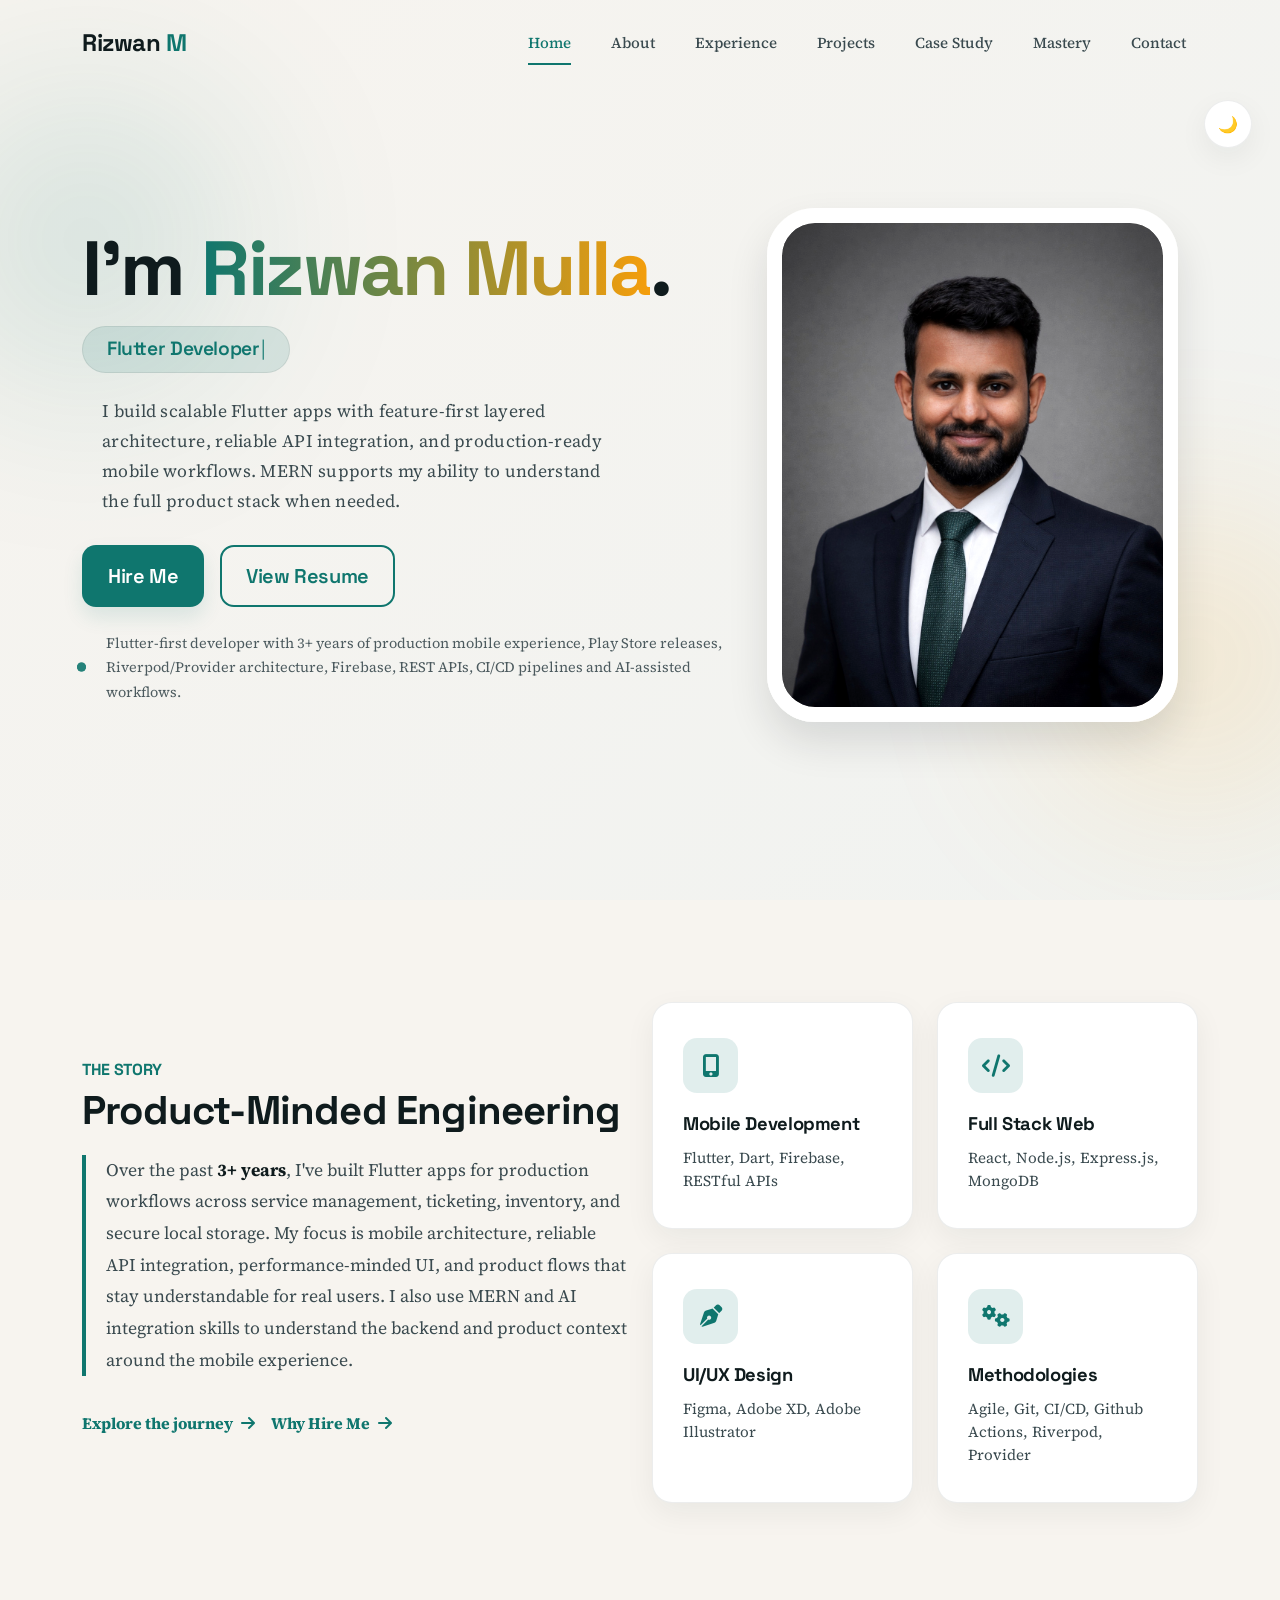
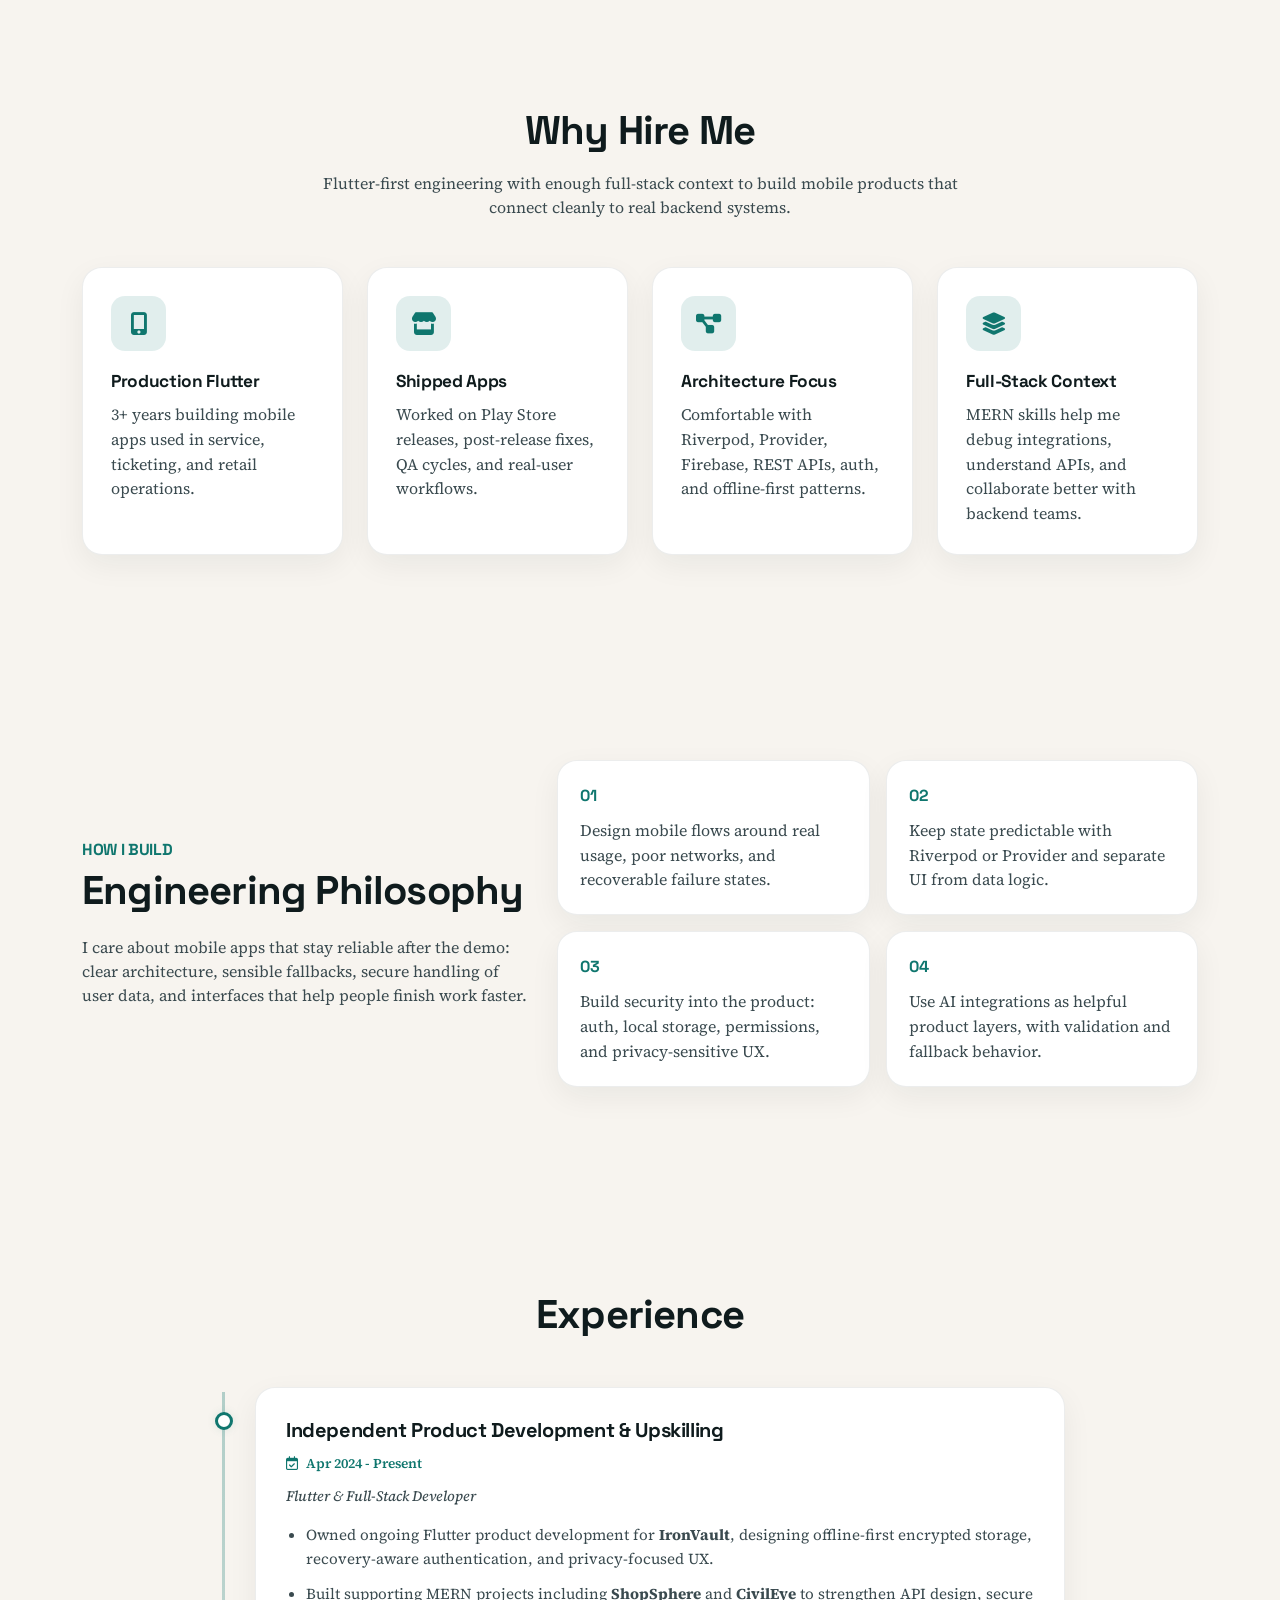
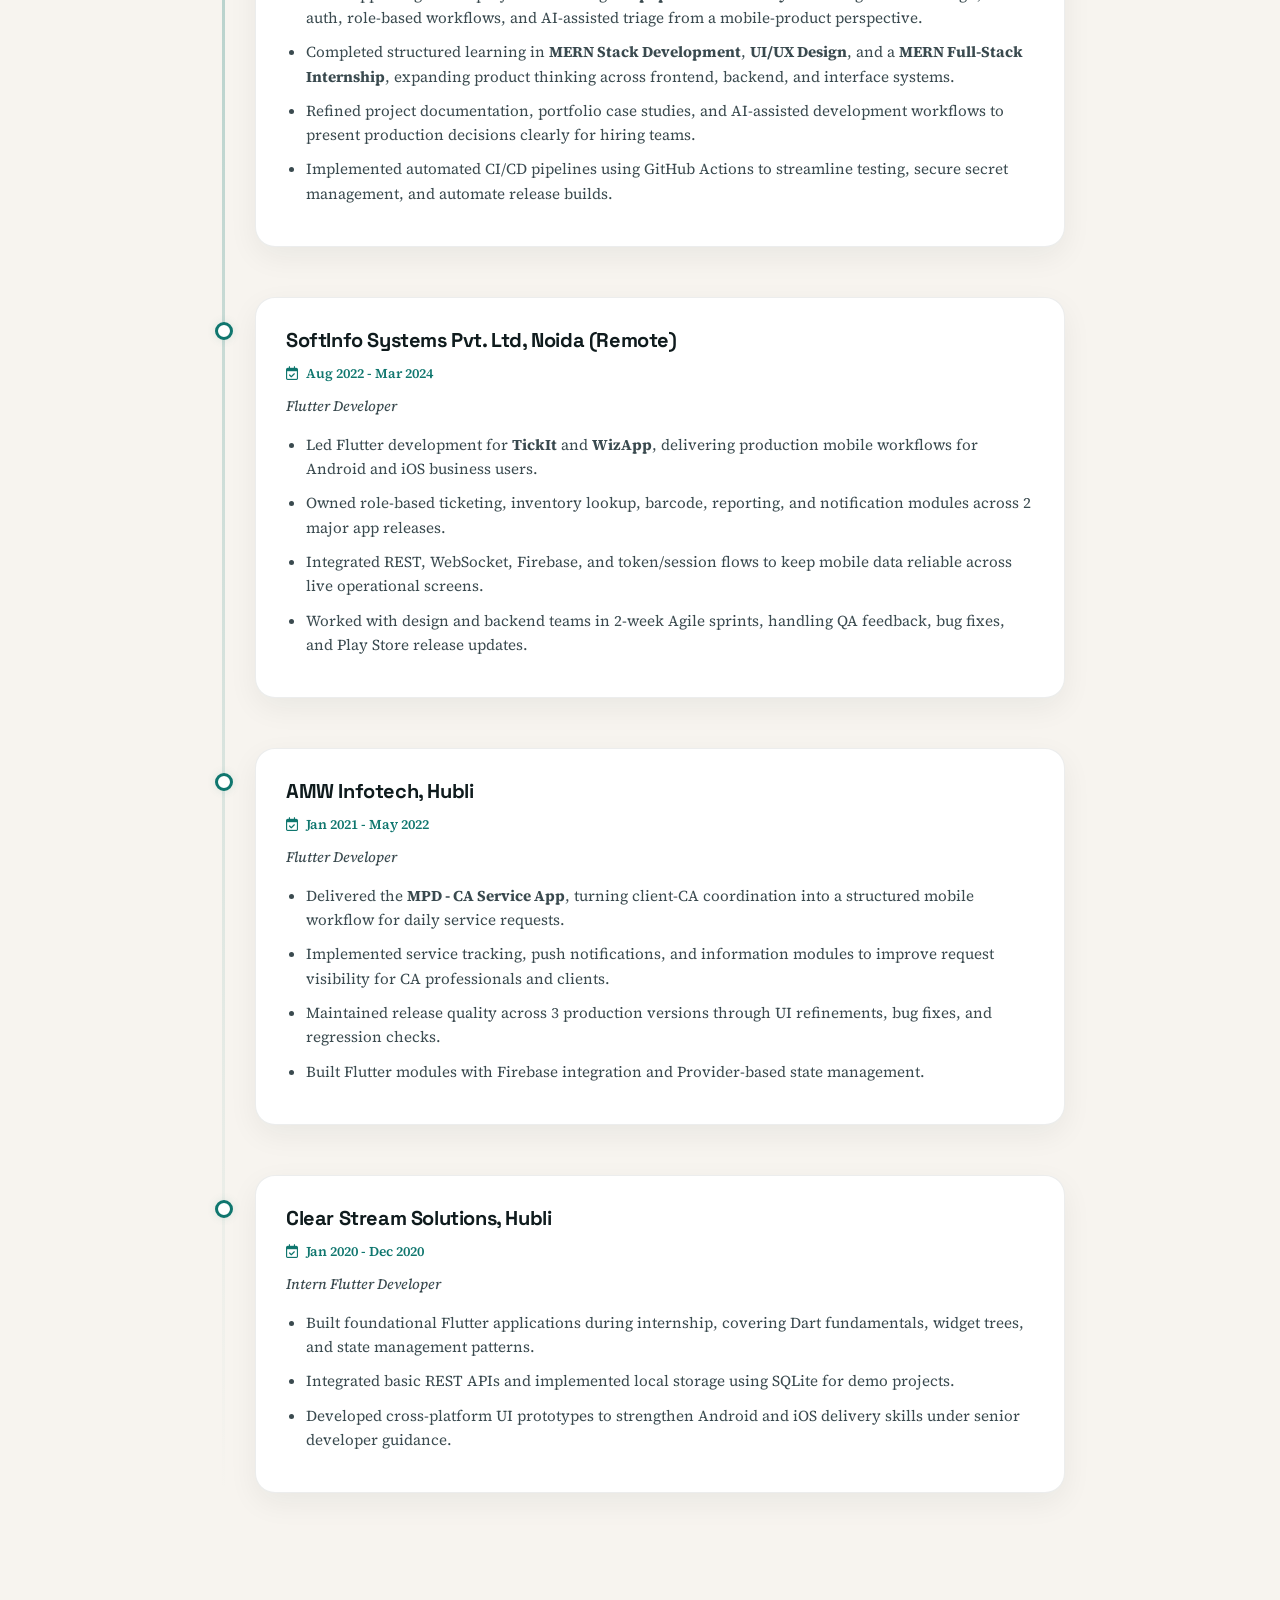
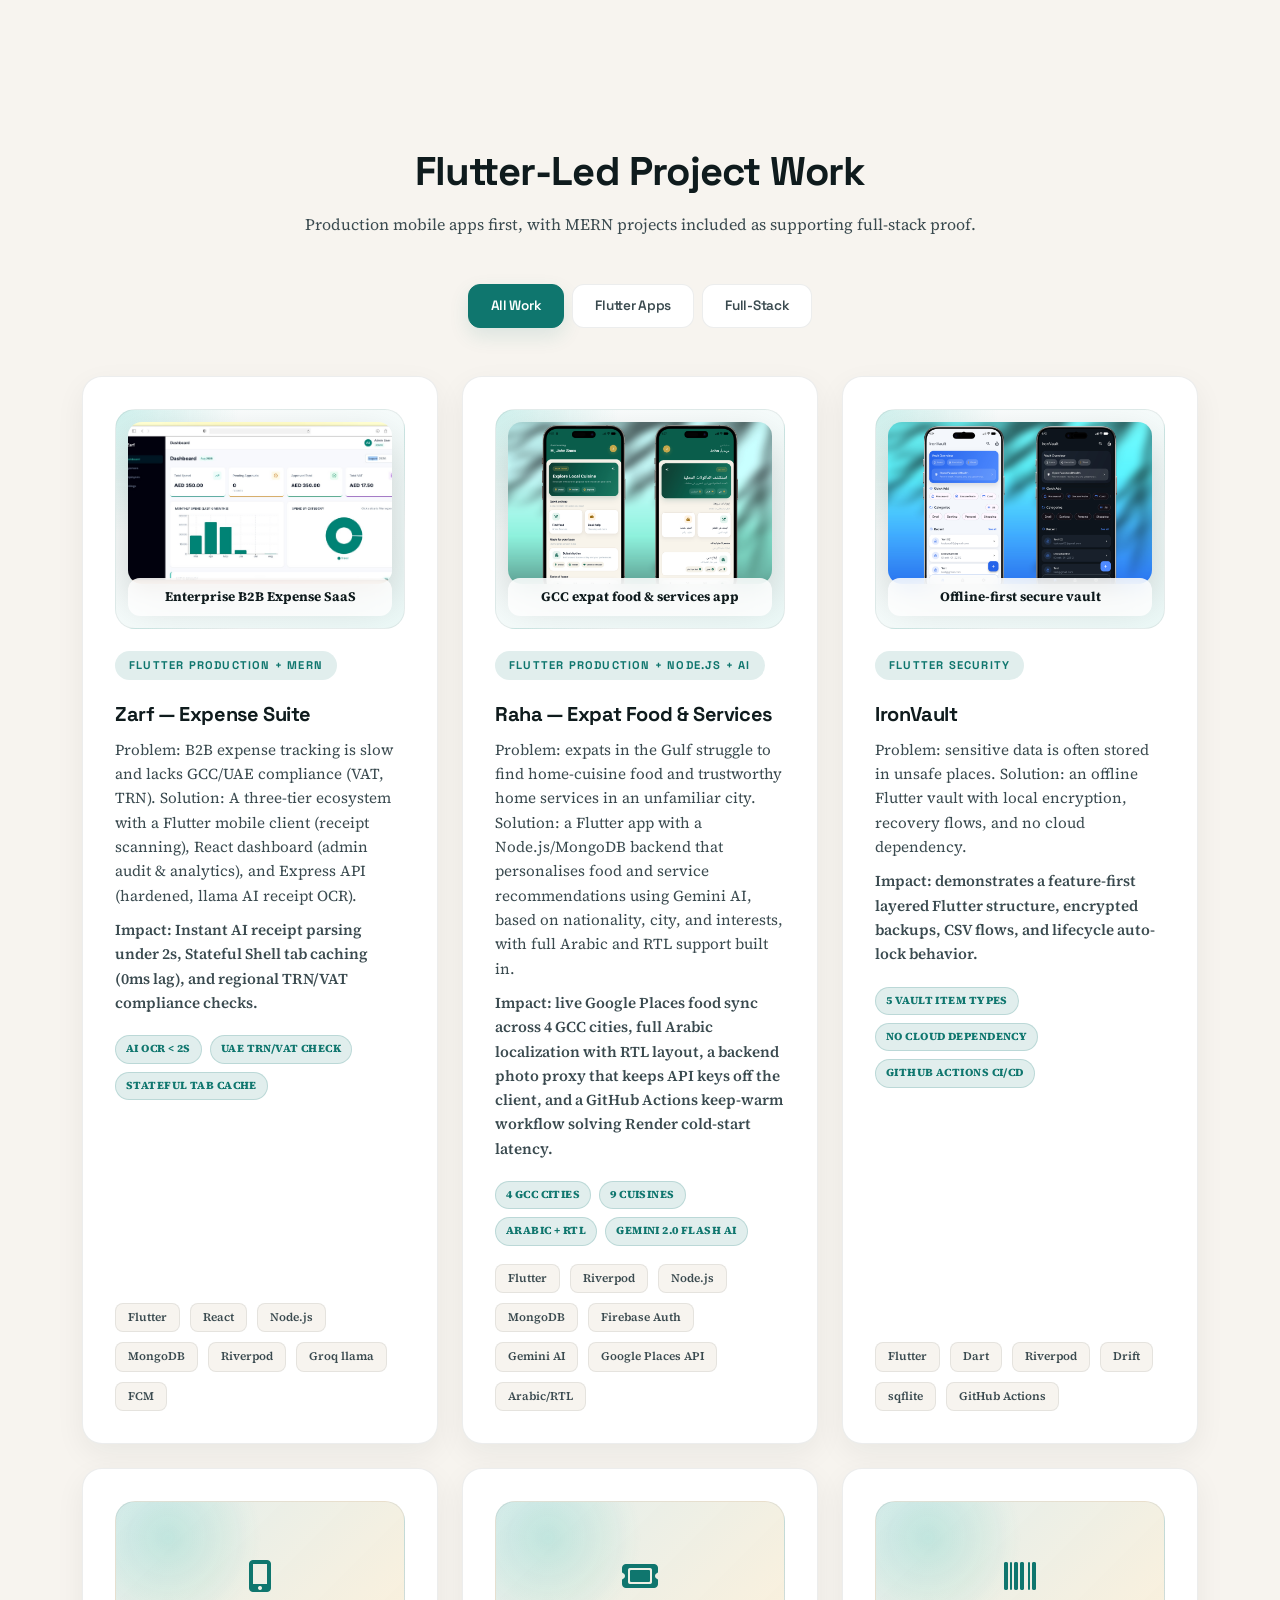
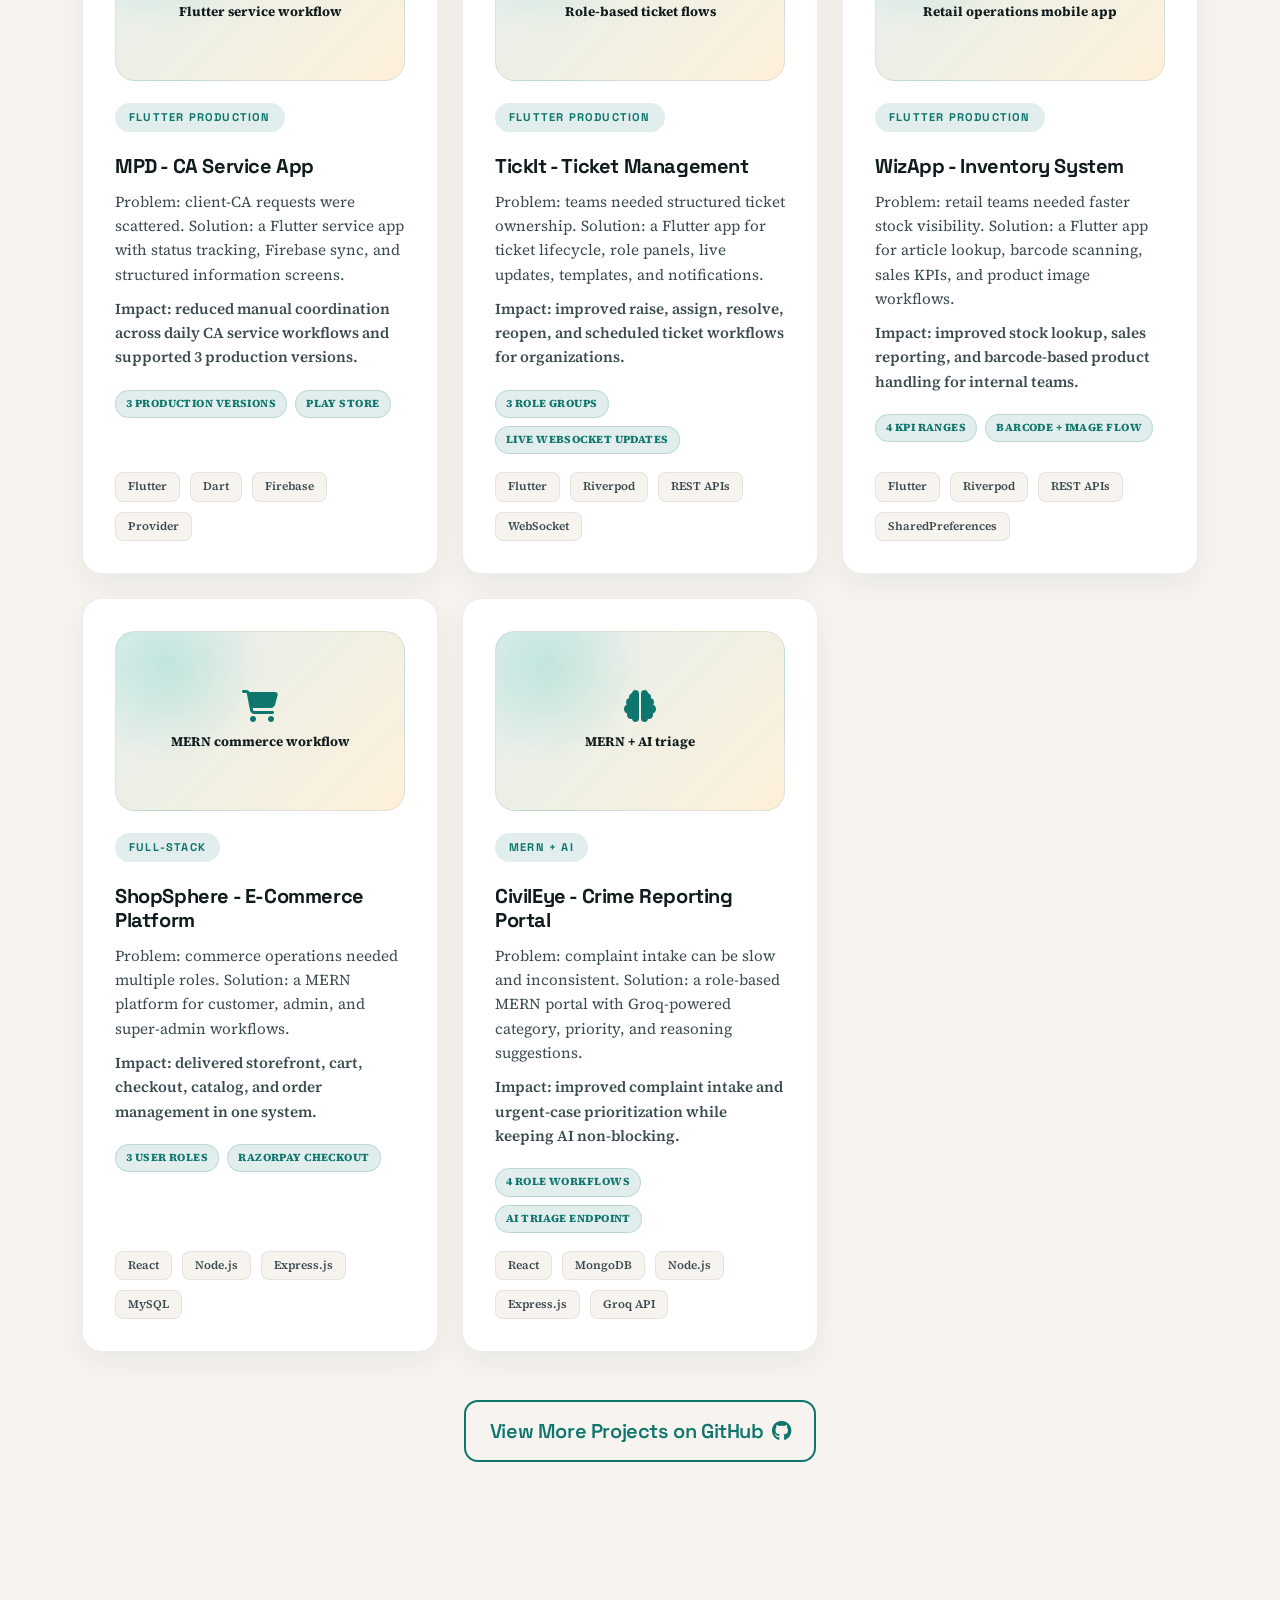
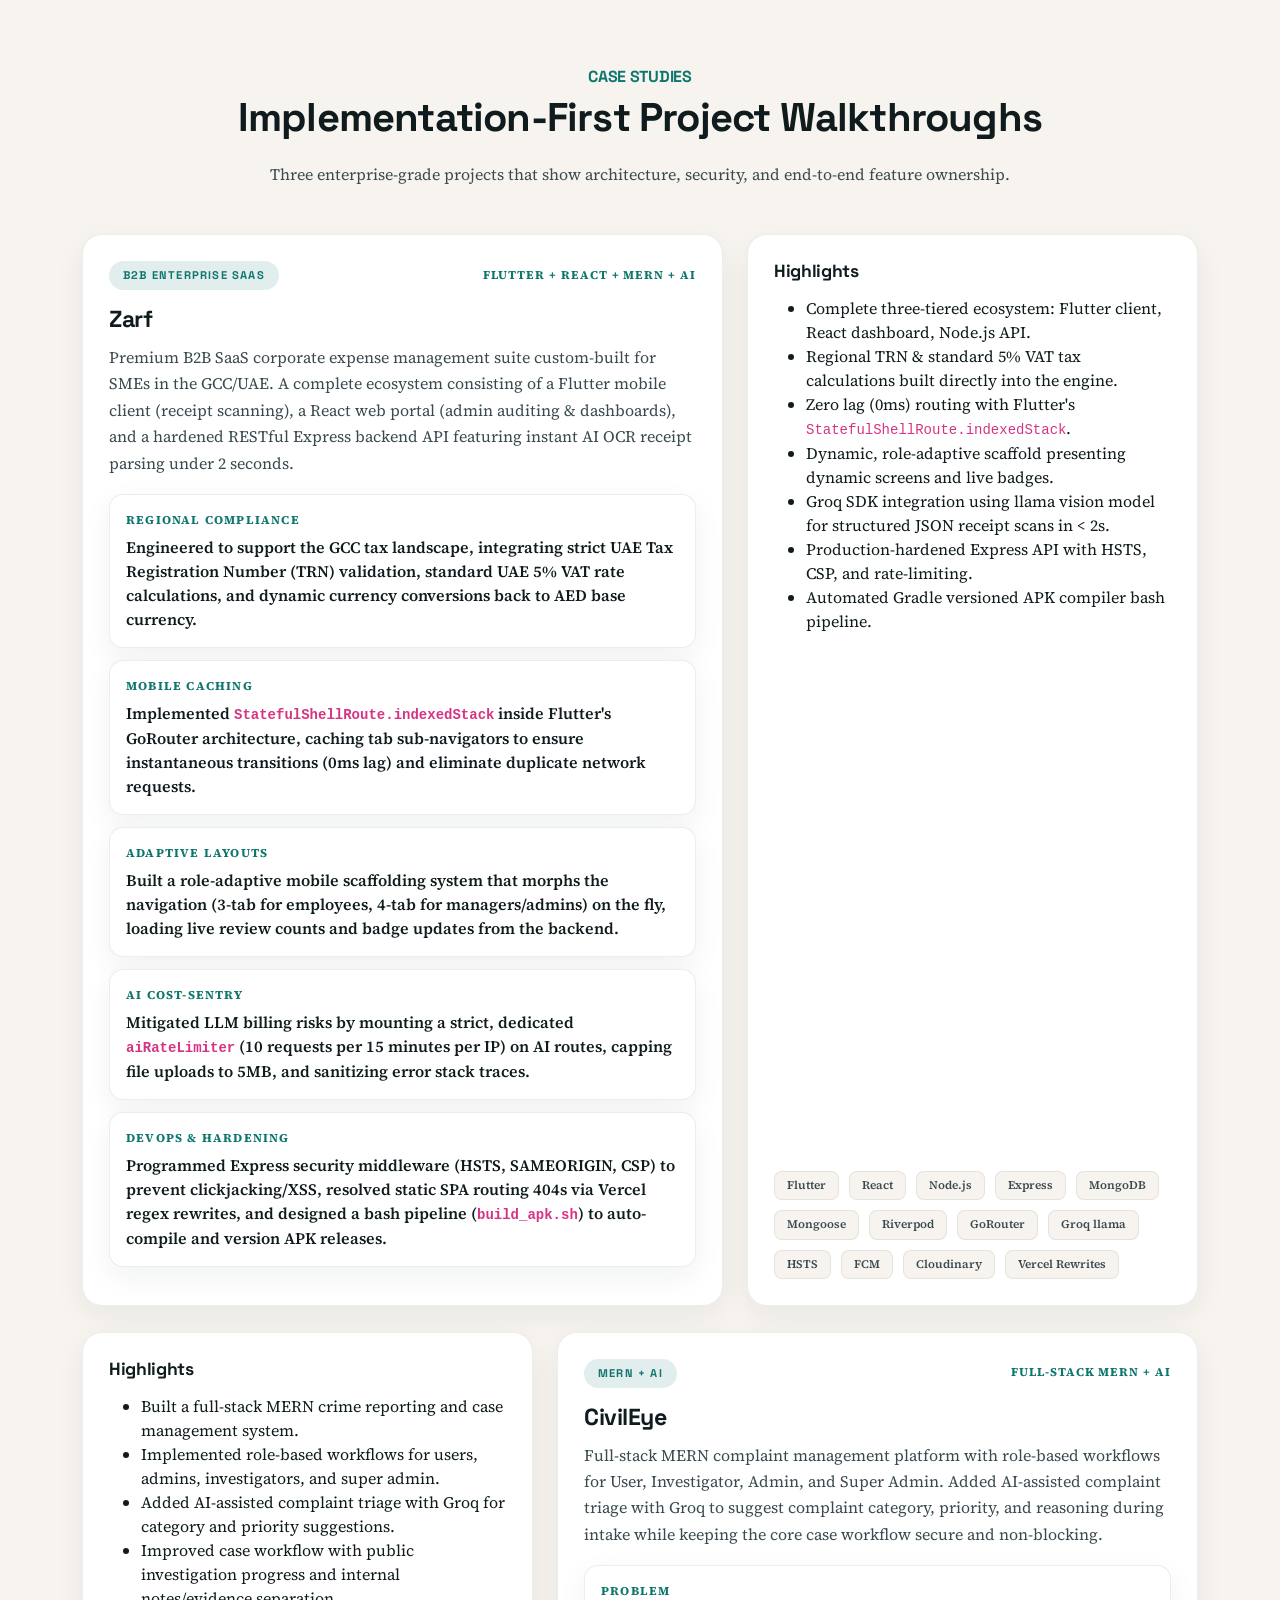
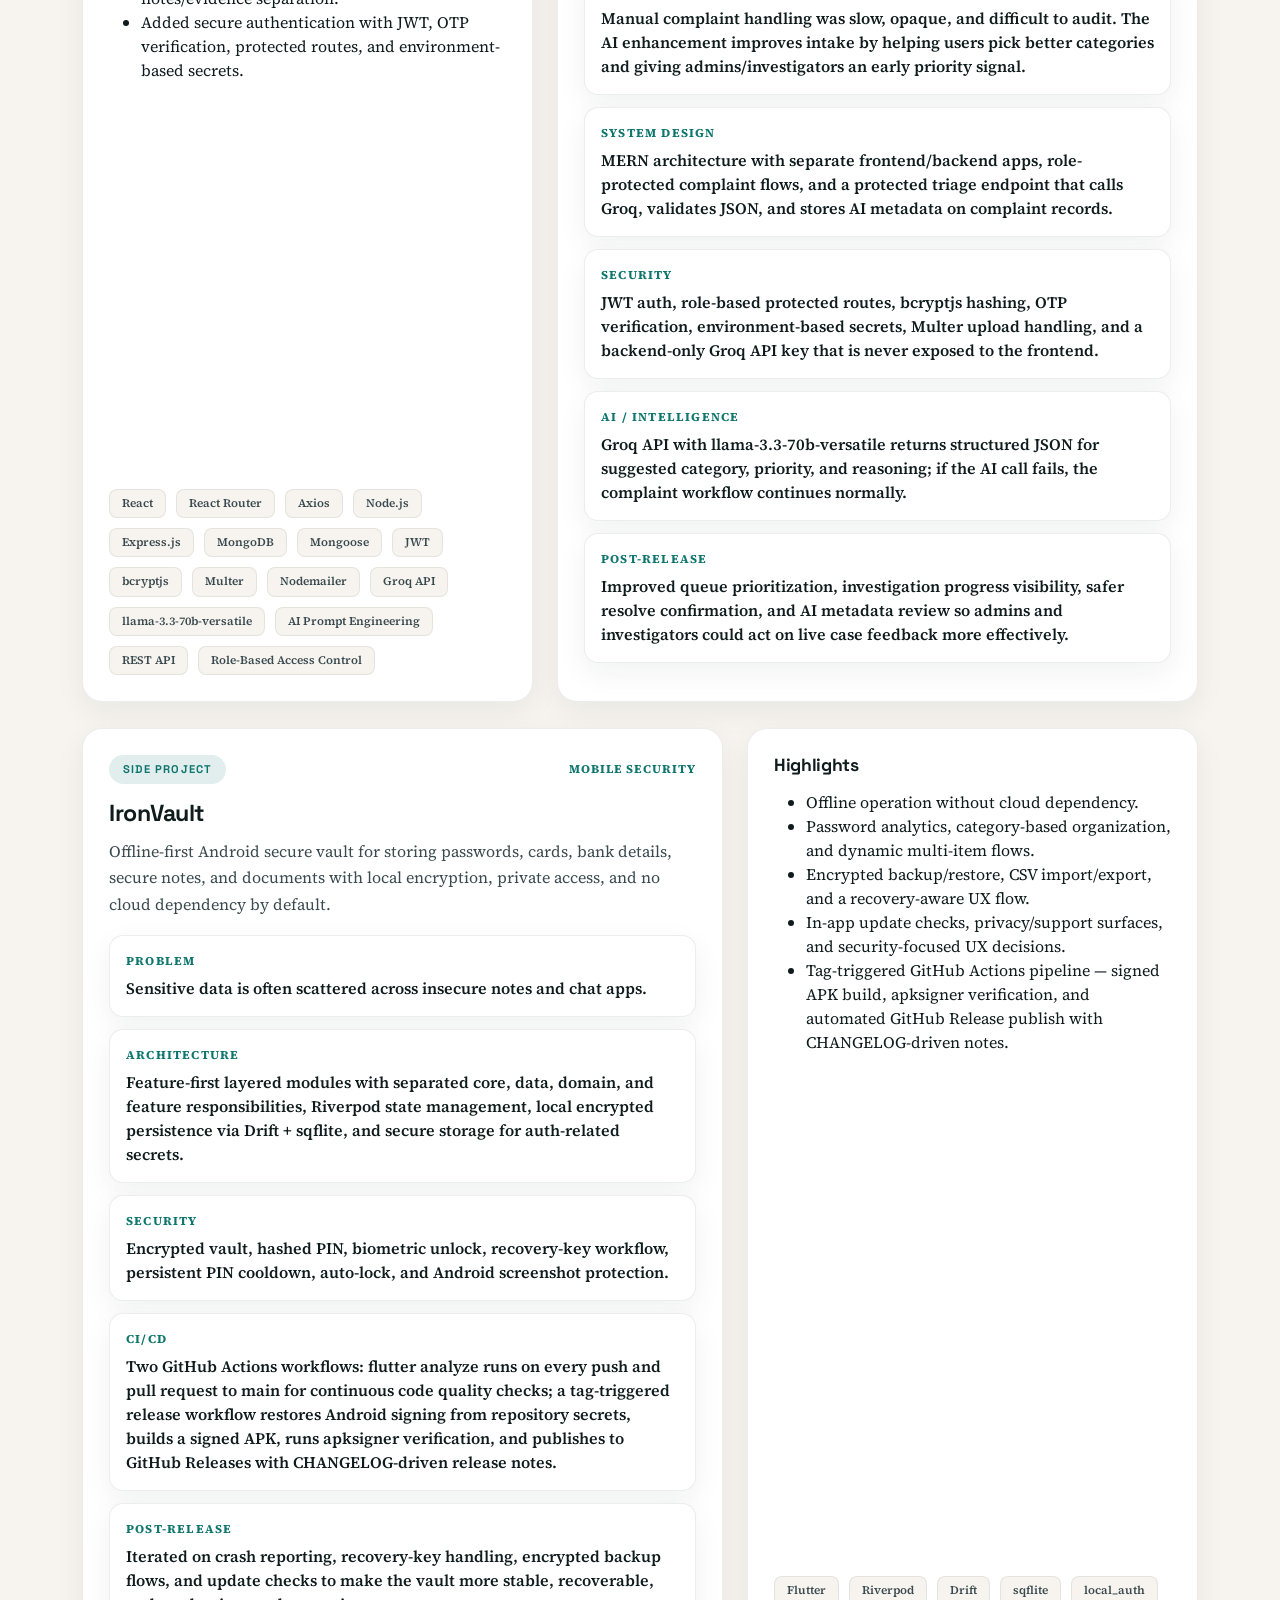
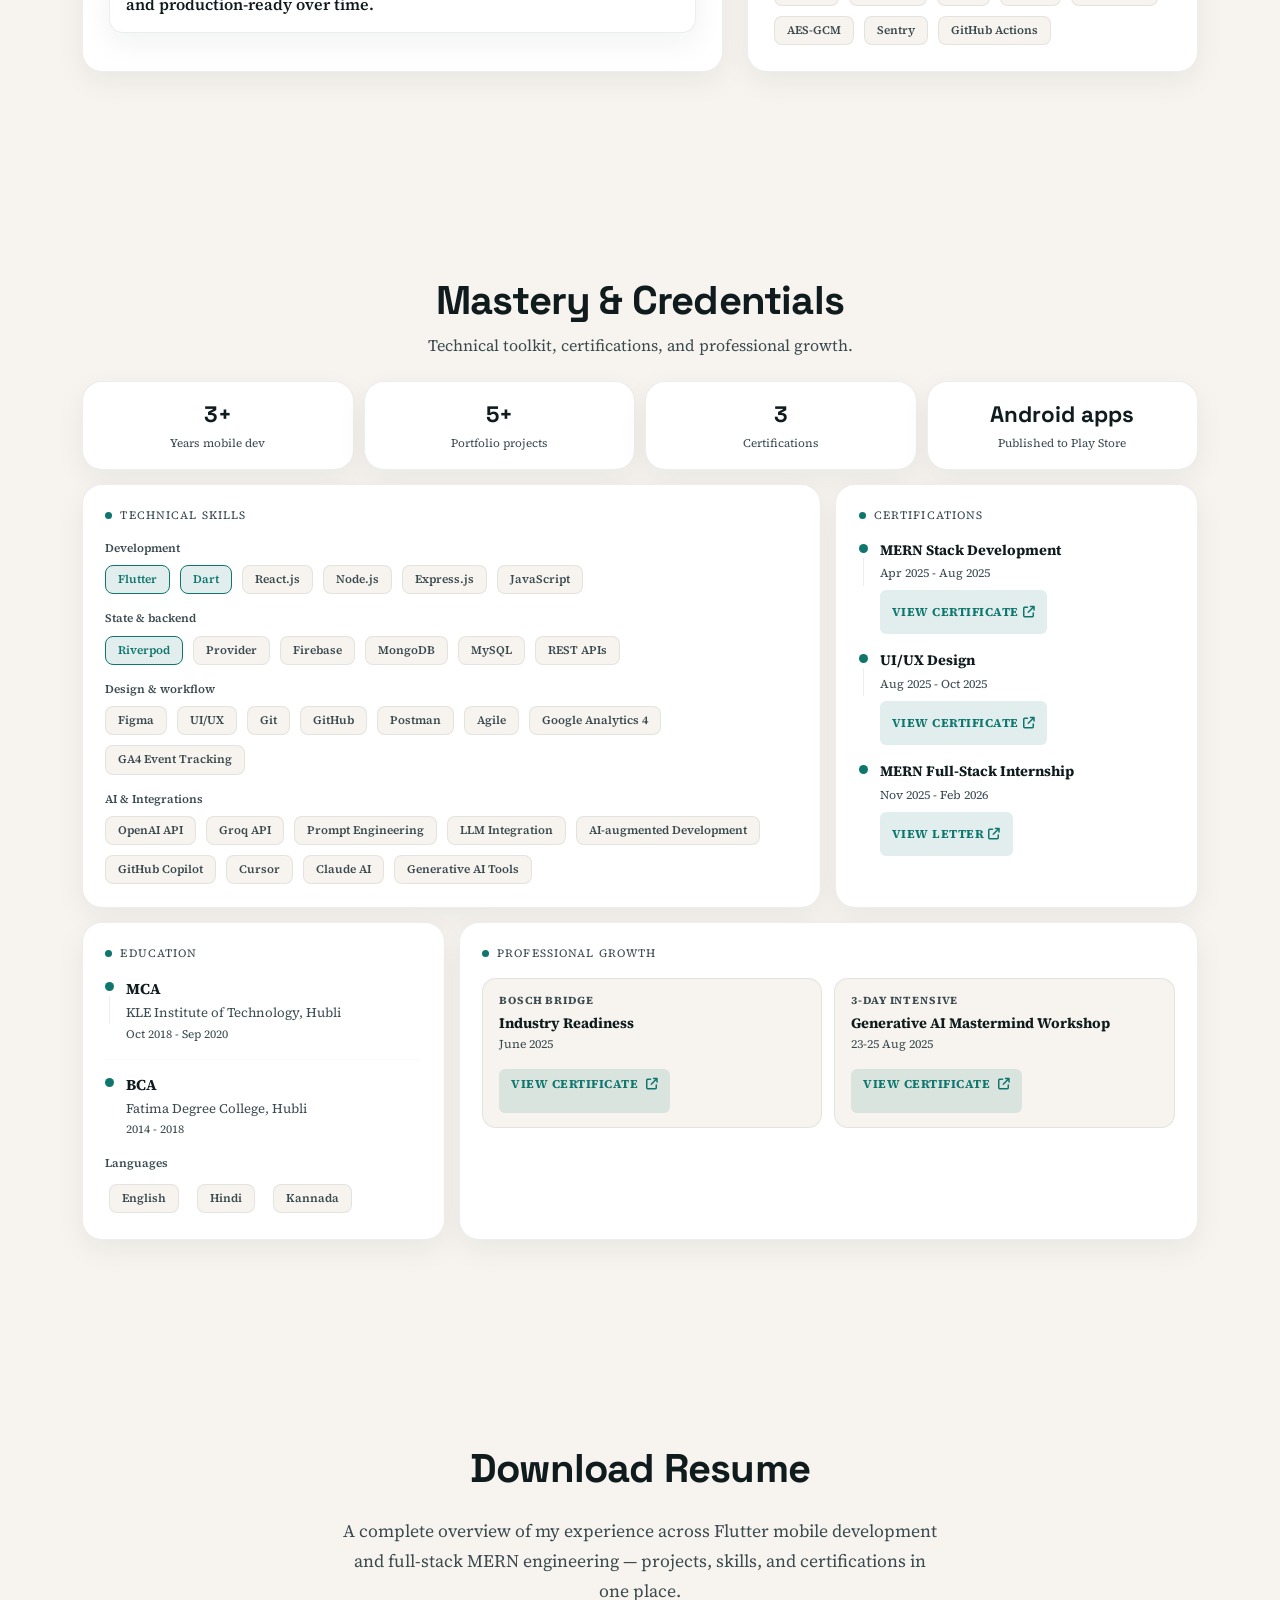
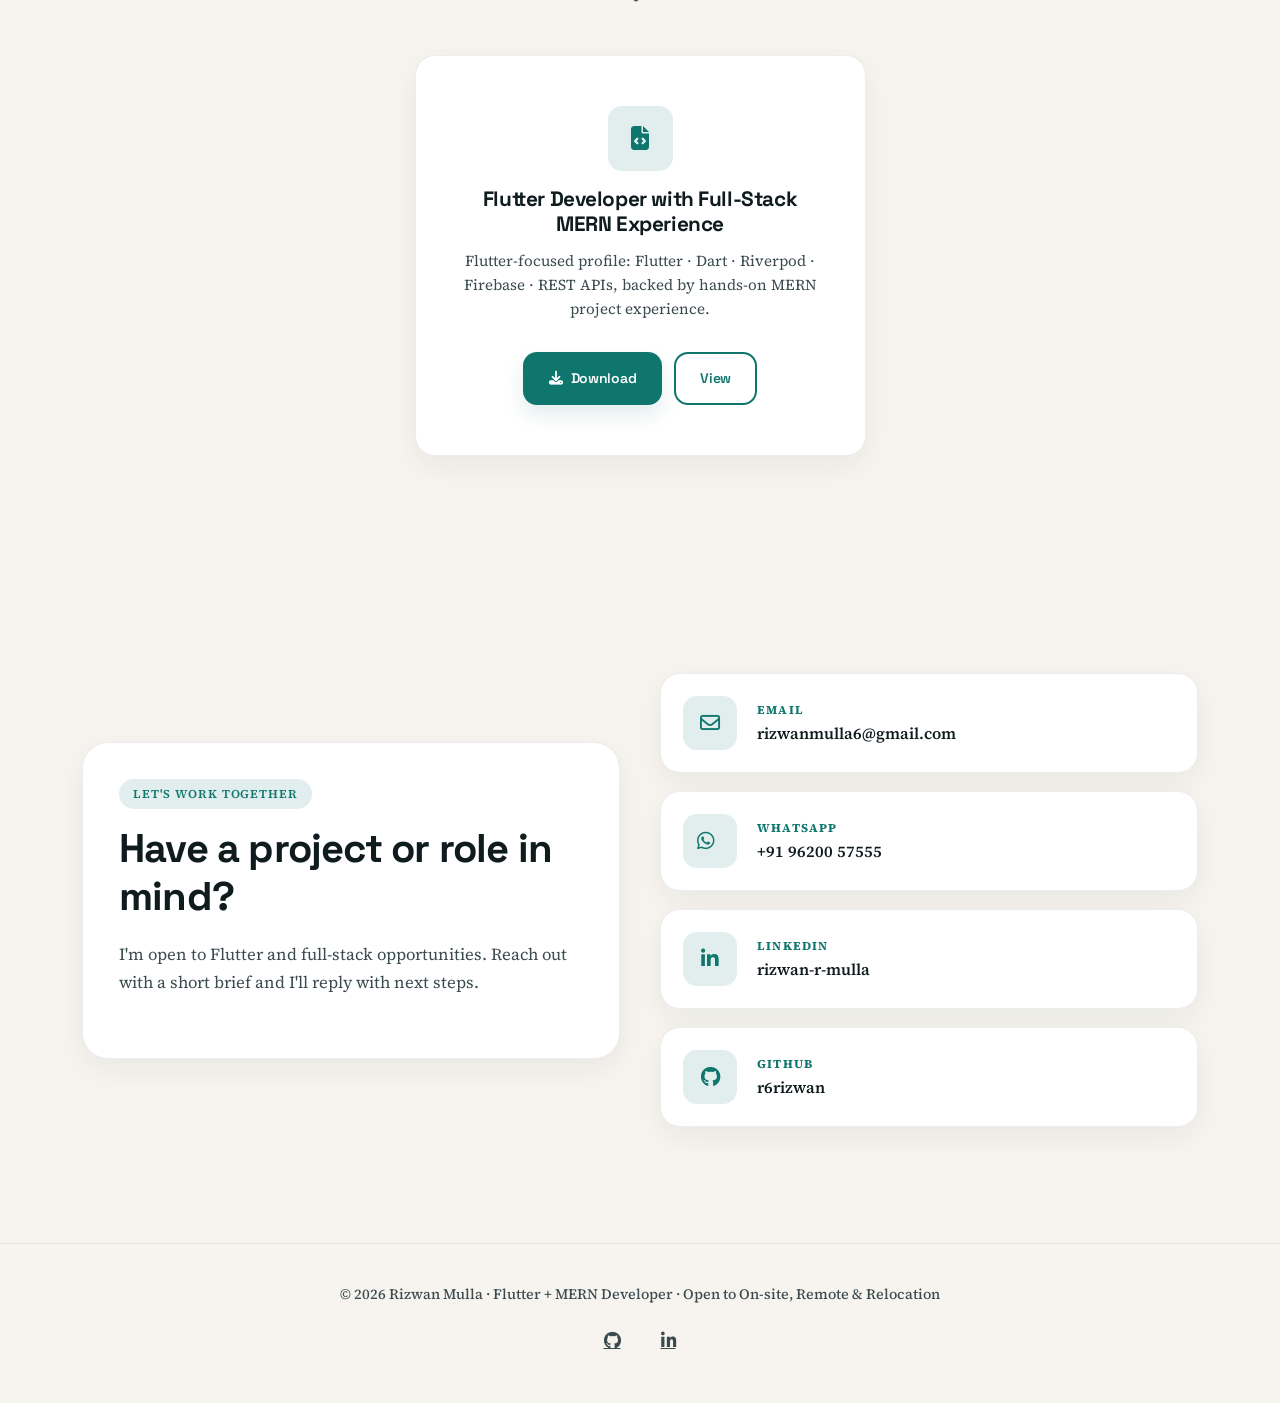
==== index.html @ 710eca7e "Renamed Screenshots" ====
<!DOCTYPE html>
<html lang="en">

<head>
    <meta charset="UTF-8" />
    <meta name="viewport" content="width=device-width, initial-scale=1.0" />
    <meta name="description"
        content="Rizwan Mulla is a Flutter-first developer with 3+ years of production mobile app experience, MERN support skills, and AI integration experience. Open to on-site, remote, and relocation opportunities." />
    <meta name="theme-color" content="#0f1b1d" />
    <meta property="og:title" content="Rizwan Mulla | Portfolio" />
    <meta property="og:description"
        content="Flutter-first developer building production mobile apps with MERN and AI integration as supporting strengths. Open to on-site, remote, and relocation roles." />
    <meta property="og:type" content="website" />
    <meta property="og:url" content="https://rizwan-mulla-portfolio.vercel.app/" />
    <meta property="og:image" content="https://rizwan-mulla-portfolio.vercel.app/assets/Profile-Picture.jpeg" />
    <meta name="twitter:card" content="summary_large_image" />
    <meta name="keywords" content="Flutter developer, MERN stack developer, 
    mobile app developer, full stack developer, Flutter jobs, React developer,
    AI integrated developer, Flutter Dart Riverpod, Node.js Express MongoDB,
    hire Flutter developer, Flutter developer India, MERN developer India,
    Flutter developer UAE, full stack developer Dubai" />
    <meta name="author" content="Rizwan Mulla" />
    <meta name="google-site-verification" content="QiJ3Hv0RSRQozFqdBAcrGMvSE7XbrBFjbAaHaSGWdZM" />
    <link rel="canonical" href="https://rizwan-mulla-portfolio.vercel.app/" />
    <script async src="https://www.googletagmanager.com/gtag/js?id=G-X6GG7737ZS"></script>
    <script>
        window.dataLayer = window.dataLayer || [];
        function gtag() { dataLayer.push(arguments); }
        gtag('js', new Date());
        gtag('config', 'G-X6GG7737ZS');
    </script>
    <link rel="icon" href="assets/favicon.ico">
    <link rel="apple-touch-icon" href="assets/apple-touch-icon.png">

    <title>Rizwan Mulla | Portfolio</title>

    <link rel="preconnect" href="https://fonts.googleapis.com">
    <link rel="preconnect" href="https://fonts.gstatic.com" crossorigin>
    <link
        href="https://fonts.googleapis.com/css2?family=Space+Grotesk:wght@400;500;600;700&family=Source+Serif+4:opsz,wght@8..60,400;8..60,600&display=swap"
        rel="stylesheet">
    <link href="https://cdn.jsdelivr.net/npm/bootstrap@5.3.2/dist/css/bootstrap.min.css" rel="stylesheet" />
    <link rel="stylesheet" href="https://cdnjs.cloudflare.com/ajax/libs/font-awesome/6.4.0/css/all.min.css">
    <link rel="stylesheet" href="css/style.css" />
</head>

<body data-theme="light">
    <a class="skip-link" href="#hero">Skip to content</a>

    <!-- Navbar Section -->
    <nav class="navbar navbar-expand-lg fixed-top custom-navbar">
        <div class="container">
            <a class="navbar-brand fw-bold" href="#hero">
                Rizwan <span class="text-primary">M</span>
            </a>

            <button class="navbar-toggler ms-auto" type="button" data-bs-toggle="collapse" data-bs-target="#navbarNav"
                aria-controls="navbarNav" aria-expanded="false" aria-label="Toggle navigation">
                <span class="navbar-toggler-icon"></span>
            </button>

            <div class="collapse navbar-collapse" id="navbarNav">
                <ul class="navbar-nav ms-lg-auto gap-lg-3">
                    <li class="nav-item"><a class="nav-link" href="#hero">Home</a></li>
                    <li class="nav-item"><a class="nav-link" href="#about">About</a></li>
                    <li class="nav-item"><a class="nav-link" href="#experience">Experience</a></li>
                    <li class="nav-item"><a class="nav-link" href="#projects">Projects</a></li>
                    <li class="nav-item"><a class="nav-link" href="#case-study">Case Study</a></li>
                    <li class="nav-item"><a class="nav-link" href="#mastery">Mastery</a></li>
                    <li class="nav-item"><a class="nav-link" href="#contact">Contact</a></li>
                </ul>
            </div>
        </div>
    </nav>

    <!-- Hero Section -->
    <section id="hero" class="hero-section">
        <div class="container">
            <div class="row align-items-center gy-5">
                <div class="col-lg-7 text-start reveal">
                    <h1 class="hero-name">I'm <span class="text-gradient">Rizwan Mulla</span>.</h1>
                    <p class="hero-title mb-4">
                        <span id="typing-text" class="text-primary fw-600"></span><span class="cursor">|</span>
                    </p>

                    <p class="hero-tagline">
                        I build scalable Flutter apps with feature-first layered architecture, reliable API integration,
                        and
                        production-ready mobile workflows. MERN supports my ability to understand the full product
                        stack when needed.
                    </p>

                    <div class="d-flex flex-wrap justify-content-start gap-3">
                        <a href="#contact" class="btn btn-primary-custom btn-lg px-4">Hire Me</a>
                        <a href="documents/resumes/Rizwan_Mulla_Flutter_MERN_Resume.pdf"
                            class="btn btn-outline-custom btn-lg px-4" target="_blank" rel="noopener"
                            onclick="gtag('event', 'resume_viewed');">View Resume</a>
                    </div>

                    <div class="hero-focus mt-4">
                        Flutter-first developer with 3+ years of production mobile experience, Play Store releases,
                        Riverpod/Provider architecture, Firebase, REST APIs, CI/CD pipelines and AI-assisted workflows.
                    </div>

                </div>

                <div class="col-lg-5 col-md-12 reveal">
                    <div class="hero-image-container">
                        <img src="assets/Profile-Picture.jpeg" alt="Rizwan Mulla" class="hero-img-styled"
                            onerror="this.onerror=null; this.src='assets/alt-profile.jpeg'" loading="lazy">
                    </div>
                </div>
            </div>
        </div>
    </section>

    <!-- About Section -->
    <section id="about" class="about-section">
        <div class="container">
            <div class="row align-items-center gy-5">

                <div class="col-lg-6 about-text reveal">
                    <h6 class="text-primary fw-bold text-uppercase mb-2">The Story</h6>
                    <h2 class="section-title">Product-Minded Engineering</h2>
                    <div class="about-content reveal">
                        <p class="about-description">
                            Over the past <strong>3+ years</strong>, I've built Flutter apps for production workflows
                            across service management, ticketing, inventory, and secure local storage. My focus is
                            mobile architecture, reliable API integration, performance-minded UI, and product flows that
                            stay understandable for real users. I also use MERN and AI integration skills to understand
                            the backend and product context around the mobile experience.
                        </p>
                    </div>
                    <div class="d-flex flex-wrap align-items-center gap-3 mt-3">
                        <a href="#experience" class="btn-link-custom">
                            Explore the journey <i class="fa-solid fa-arrow-right ms-2"></i>
                        </a>
                        <a href="#why-hire-me" class="btn-link-custom">
                            Why Hire Me <i class="fa-solid fa-arrow-right ms-2"></i>
                        </a>
                    </div>
                </div>

                <div class="col-lg-6">
                    <div class="row g-4 reveal">
                        <div class="col-md-6">
                            <div class="about-card">
                                <div class="icon-circle">
                                    <i class="fa-solid fa-mobile-screen-button"></i>
                                </div>
                                <h5>Mobile Development</h5>
                                <p>Flutter, Dart, Firebase, RESTful APIs</p>
                            </div>
                        </div>

                        <div class="col-md-6">
                            <div class="about-card">
                                <div class="icon-circle">
                                    <i class="fa-solid fa-code"></i>
                                </div>
                                <h5>Full Stack Web</h5>
                                <p>React, Node.js, Express.js, MongoDB</p>
                            </div>
                        </div>

                        <div class="col-md-6">
                            <div class="about-card">
                                <div class="icon-circle">
                                    <i class="fa-solid fa-pen-nib"></i>
                                </div>
                                <h5>UI/UX Design</h5>
                                <p>Figma, Adobe XD, Adobe Illustrator</p>
                            </div>
                        </div>

                        <div class="col-md-6">
                            <div class="about-card">
                                <div class="icon-circle">
                                    <i class="fa-solid fa-gears"></i>
                                </div>
                                <h5>Methodologies</h5>
                                <p>Agile, Git, CI/CD, Github Actions, Riverpod, Provider</p>
                            </div>
                        </div>
                    </div>
                </div>
            </div>
        </div>
    </section>

    <!-- WHY HIRE ME SECTION -->
    <section id="why-hire-me" class="why-hire-section reveal">
        <div class="container">
            <div class="text-center mb-5">
                <h2 class="section-title mb-3">Why Hire Me</h2>
                <p class="text-secondary mx-auto" style="max-width: 680px;">
                    Flutter-first engineering with enough full-stack context to build mobile products that connect
                    cleanly to real backend systems.
                </p>
            </div>

            <div class="row g-4">
                <div class="col-md-6 col-lg-3">
                    <div class="portfolio-card strength-card h-100">
                        <div class="icon-circle"><i class="fa-solid fa-mobile-screen-button"></i></div>
                        <h5>Production Flutter</h5>
                        <p>3+ years building mobile apps used in service, ticketing, and retail operations.</p>
                    </div>
                </div>
                <div class="col-md-6 col-lg-3">
                    <div class="portfolio-card strength-card h-100">
                        <div class="icon-circle"><i class="fa-solid fa-store"></i></div>
                        <h5>Shipped Apps</h5>
                        <p>Worked on Play Store releases, post-release fixes, QA cycles, and real-user workflows.</p>
                    </div>
                </div>
                <div class="col-md-6 col-lg-3">
                    <div class="portfolio-card strength-card h-100">
                        <div class="icon-circle"><i class="fa-solid fa-diagram-project"></i></div>
                        <h5>Architecture Focus</h5>
                        <p>Comfortable with Riverpod, Provider, Firebase, REST APIs, auth, and offline-first patterns.
                        </p>
                    </div>
                </div>
                <div class="col-md-6 col-lg-3">
                    <div class="portfolio-card strength-card h-100">
                        <div class="icon-circle"><i class="fa-solid fa-layer-group"></i></div>
                        <h5>Full-Stack Context</h5>
                        <p>MERN skills help me debug integrations, understand APIs, and collaborate better with backend
                            teams.</p>
                    </div>
                </div>
            </div>
        </div>
    </section>

    <!-- ENGINEERING PHILOSOPHY SECTION -->
    <section id="engineering-philosophy" class="philosophy-section reveal">
        <div class="container">
            <div class="row align-items-center gy-4">
                <div class="col-lg-5">
                    <h6 class="text-primary fw-bold text-uppercase mb-2">How I Build</h6>
                    <h2 class="section-title">Engineering Philosophy</h2>
                    <p class="text-secondary mb-0">
                        I care about mobile apps that stay reliable after the demo: clear architecture, sensible
                        fallbacks,
                        secure handling of user data, and interfaces that help people finish work faster.
                    </p>
                </div>
                <div class="col-lg-7">
                    <div class="philosophy-grid">
                        <div class="philosophy-point">
                            <span>01</span>
                            <p>Design mobile flows around real usage, poor networks, and recoverable failure states.</p>
                        </div>
                        <div class="philosophy-point">
                            <span>02</span>
                            <p>Keep state predictable with Riverpod or Provider and separate UI from data logic.</p>
                        </div>
                        <div class="philosophy-point">
                            <span>03</span>
                            <p>Build security into the product: auth, local storage, permissions, and privacy-sensitive
                                UX.</p>
                        </div>
                        <div class="philosophy-point">
                            <span>04</span>
                            <p>Use AI integrations as helpful product layers, with validation and fallback behavior.</p>
                        </div>
                    </div>
                </div>
            </div>
        </div>
    </section>

    <!-- EXPERIENCE SECTION -->
    <section id="experience" class="experience-section reveal">
        <div class="container">
            <h2 class="section-title text-center mb-5">Experience</h2>

            <div class="timeline">
                <div class="timeline-item reveal">
                    <div class="timeline-dot"></div>
                    <div class="timeline-content portfolio-card">
                        <h5>Independent Product Development & Upskilling</h5>
                        <span class="timeline-period">
                            <i class="fa-regular fa-calendar-check me-2"></i>Apr 2024 - Present
                        </span>
                        <span class="badge-role">Flutter & Full-Stack Developer</span>
                        <ul>
                            <li>Owned ongoing Flutter product development for <strong>IronVault</strong>, designing
                                offline-first encrypted storage, recovery-aware authentication, and privacy-focused UX.
                            </li>
                            <li>Built supporting MERN projects including <strong>ShopSphere</strong> and
                                <strong>CivilEye</strong> to strengthen API design, secure auth, role-based workflows,
                                and AI-assisted triage from a mobile-product perspective.
                            </li>
                            <li>Completed structured learning in <strong>MERN Stack Development</strong>,
                                <strong>UI/UX Design</strong>, and a <strong>MERN Full-Stack Internship</strong>,
                                expanding product thinking across frontend, backend, and interface systems.
                            </li>
                            <li>Refined project documentation, portfolio case studies, and AI-assisted development
                                workflows to present production decisions clearly for hiring teams.</li>
                            <li>Implemented automated CI/CD pipelines using GitHub Actions to streamline testing, secure
                                secret management, and automate release builds.</li>
                        </ul>
                    </div>
                </div>

                <div class="timeline-item reveal">
                    <div class="timeline-dot"></div>
                    <div class="timeline-content portfolio-card">
                        <h5>SoftInfo Systems Pvt. Ltd, Noida (Remote)</h5>
                        <span class="timeline-period">
                            <i class="fa-regular fa-calendar-check me-2"></i>Aug 2022 - Mar 2024
                        </span>
                        <span class="badge-role">Flutter Developer</span>
                        <ul>
                            <li>Led Flutter development for <strong>TickIt</strong> and <strong>WizApp</strong>,
                                delivering production mobile workflows for Android and iOS business users.
                            </li>
                            <li>Owned role-based ticketing, inventory lookup, barcode, reporting, and notification
                                modules across 2 major app releases.</li>
                            <li>Integrated REST, WebSocket, Firebase, and token/session flows to keep mobile data
                                reliable across live operational screens.</li>
                            <li>Worked with design and backend teams in 2-week Agile sprints, handling QA feedback,
                                bug fixes, and Play Store release updates.</li>
                        </ul>
                    </div>
                </div>

                <div class="timeline-item reveal">
                    <div class="timeline-dot"></div>
                    <div class="timeline-content portfolio-card">
                        <h5>AMW Infotech, Hubli</h5>
                        <span class="timeline-period">
                            <i class="fa-regular fa-calendar-check me-2"></i>Jan 2021 - May 2022
                        </span>
                        <span class="badge-role">Flutter Developer</span>
                        <ul>
                            <li>Delivered the <strong>MPD - CA Service App</strong>, turning client-CA coordination into
                                a structured mobile workflow for daily service requests.</li>
                            <li>Implemented service tracking, push notifications, and information modules to improve
                                request visibility for CA professionals and clients.</li>
                            <li>Maintained release quality across 3 production versions through UI refinements, bug
                                fixes, and regression checks.</li>
                            <li>Built Flutter modules with Firebase integration and Provider-based state management.
                            </li>
                        </ul>
                    </div>
                </div>

                <div class="timeline-item reveal">
                    <div class="timeline-dot"></div>
                    <div class="timeline-content portfolio-card">
                        <h5>Clear Stream Solutions, Hubli</h5>
                        <span class="timeline-period">
                            <i class="fa-regular fa-calendar-check me-2"></i>Jan 2020 - Dec 2020
                        </span>
                        <span class="badge-role">Intern Flutter Developer</span>
                        <ul>
                            <li>Built foundational Flutter applications during internship, covering Dart fundamentals,
                                widget trees, and state management patterns.</li>
                            <li>Integrated basic REST APIs and implemented local storage using SQLite for demo projects.
                            </li>
                            <li>Developed cross-platform UI prototypes to strengthen Android and iOS delivery skills
                                under senior developer guidance.</li>
                        </ul>
                    </div>
                </div>
            </div>
        </div>
    </section>

    <!-- PROJECTS SECTION -->
    <section id="projects" class="projects-section reveal">
        <div class="container">
            <h2 class="section-title text-center mb-3">Flutter-Led Project Work</h2>
            <p class="text-center text-secondary mb-5">Production mobile apps first, with MERN projects included as
                supporting full-stack proof.</p>

            <div class="row justify-content-center mb-5 reveal">
                <div class="col-12 d-flex justify-content-center flex-wrap gap-2">
                    <button type="button" class="filter-btn active" aria-pressed="true" aria-controls="projectGrid"
                        onclick="filterProjects('all', this)">All Work</button>
                    <button type="button" class="filter-btn" aria-pressed="false" aria-controls="projectGrid"
                        onclick="filterProjects('flutter', this)">Flutter Apps</button>
                    <button type="button" class="filter-btn" aria-pressed="false" aria-controls="projectGrid"
                        onclick="filterProjects('fullstack', this)">Full-Stack</button>
                </div>
            </div>

            <div class="row g-4" id="projectGrid">

                <div class="col-md-6 col-lg-4 project-item reveal" data-category="flutter fullstack production">
                    <div class="portfolio-card project-card-custom" role="button" tabindex="0" data-bs-toggle="modal"
                        data-bs-target="#zarfModal">
                        <div class="project-proof project-proof--image project-proof--web">
                            <img src="documents/screenshots/zarf/Admin_dashboard.jpeg"
                                alt="Zarf expense dashboard preview" loading="lazy">
                            <span>Enterprise B2B Expense SaaS</span>
                        </div>
                        <div class="project-content">
                            <div class="project-top">
                                <span class="badge-cat">Flutter Production + MERN</span>
                                <i class="fa-solid fa-arrow-up-right-from-square"></i>
                            </div>
                            <h5>Zarf — Expense Suite</h5>
                            <p>Problem: B2B expense tracking is slow and lacks GCC/UAE compliance (VAT, TRN). Solution:
                                A three-tier ecosystem with a Flutter mobile client (receipt scanning), React dashboard
                                (admin audit & analytics), and Express API (hardened, llama AI receipt OCR).</p>
                            <p class="project-impact">Impact: Instant AI receipt parsing under 2s, Stateful Shell tab
                                caching (0ms lag), and regional TRN/VAT compliance checks.</p>
                            <div class="project-metrics">
                                <span>AI OCR &lt; 2s</span><span>UAE TRN/VAT Check</span><span>Stateful Tab Cache</span>
                            </div>
                            <div class="project-tags-container">
                                <span>Flutter</span><span>React</span><span>Node.js</span><span>MongoDB</span><span>Riverpod</span><span>Groq
                                    llama</span><span>FCM</span>
                            </div>
                        </div>
                    </div>
                </div>

                <div class="col-md-6 col-lg-4 project-item reveal" data-category="flutter fullstack production">
                    <div class="portfolio-card project-card-custom" role="button" tabindex="0" data-bs-toggle="modal"
                        data-bs-target="#rahaModal">
                        <div class="project-proof project-proof--image">
                            <img src="documents/screenshots/raha/raha_Home_EN:AR.jpeg"
                                alt="Raha bilingual mobile app preview" loading="lazy">
                            <span>GCC expat food & services app</span>
                        </div>
                        <div class="project-content">
                            <div class="project-top">
                                <span class="badge-cat">Flutter Production + Node.js + AI</span>
                                <i class="fa-solid fa-arrow-up-right-from-square"></i>
                            </div>
                            <h5>Raha — Expat Food & Services</h5>
                            <p>Problem: expats in the Gulf struggle to find home-cuisine food and trustworthy home
                                services in an unfamiliar city. Solution: a Flutter app with a Node.js/MongoDB backend
                                that personalises food and service recommendations using Gemini AI, based on
                                nationality, city, and interests, with full Arabic and RTL support built in.</p>
                            <p class="project-impact">Impact: live Google Places food sync across 4 GCC cities, full
                                Arabic localization with RTL layout, a backend photo proxy that keeps API keys off the
                                client, and a GitHub Actions keep-warm workflow solving Render cold-start latency.</p>
                            <div class="project-metrics">
                                <span>4 GCC cities</span><span>9 cuisines</span><span>Arabic + RTL</span><span>Gemini
                                    2.0 Flash AI</span>
                            </div>
                            <div class="project-tags-container">
                                <span>Flutter</span><span>Riverpod</span><span>Node.js</span><span>MongoDB</span><span>Firebase
                                    Auth</span><span>Gemini AI</span><span>Google Places
                                    API</span><span>Arabic/RTL</span>
                            </div>
                        </div>
                    </div>
                </div>

                <div class="col-md-6 col-lg-4 project-item reveal" data-category="flutter production">
                    <div class="portfolio-card project-card-custom" role="button" tabindex="0" data-bs-toggle="modal"
                        data-bs-target="#vaultModal">
                        <div class="project-proof project-proof--image">
                            <img src="documents/screenshots/ironvault/ironvault_dashboard.jpeg"
                                alt="IronVault secure vault preview" loading="lazy">
                            <span>Offline-first secure vault</span>
                        </div>
                        <div class="project-content">
                            <div class="project-top">
                                <span class="badge-cat">Flutter Security</span>
                                <i class="fa-solid fa-arrow-up-right-from-square"></i>
                            </div>
                            <h5>IronVault</h5>
                            <p>Problem: sensitive data is often stored in unsafe places. Solution: an offline Flutter
                                vault with local encryption, recovery flows, and no cloud dependency.</p>
                            <p class="project-impact">Impact: demonstrates a feature-first layered Flutter structure,
                                encrypted backups, CSV flows, and lifecycle auto-lock behavior.</p>
                            <div class="project-metrics">
                                <span>5 vault item types</span><span>No cloud dependency</span><span>GitHub Actions
                                    CI/CD</span>
                            </div>
                            <div class="project-tags-container">
                                <span>Flutter</span><span>Dart</span><span>Riverpod</span><span>Drift</span><span>sqflite</span><span>GitHub
                                    Actions</span>
                            </div>
                        </div>
                    </div>
                </div>

                <div class="col-md-6 col-lg-4 project-item reveal" data-category="flutter production">
                    <div class="portfolio-card project-card-custom" role="button" tabindex="0" data-bs-toggle="modal"
                        data-bs-target="#mpdModal">
                        <div class="project-proof">
                            <i class="fa-solid fa-mobile-screen-button"></i>
                            <span>Flutter service workflow</span>
                        </div>
                        <div class="project-content">
                            <div class="project-top">
                                <span class="badge-cat">Flutter Production</span>
                                <i class="fa-solid fa-arrow-up-right-from-square"></i>
                            </div>
                            <h5>MPD - CA Service App</h5>
                            <p>Problem: client-CA requests were scattered. Solution: a Flutter service app with status
                                tracking, Firebase sync, and structured information screens.</p>
                            <p class="project-impact">Impact: reduced manual coordination across daily CA service
                                workflows and supported 3 production versions.</p>
                            <div class="project-metrics">
                                <span>3 production versions</span><span>Play Store</span>
                            </div>
                            <div class="project-tags-container">
                                <span>Flutter</span><span>Dart</span><span>Firebase</span><span>Provider</span>
                            </div>
                        </div>
                    </div>
                </div>

                <div class="col-md-6 col-lg-4 project-item reveal" data-category="flutter production">
                    <div class="portfolio-card project-card-custom" role="button" tabindex="0" data-bs-toggle="modal"
                        data-bs-target="#tickitModal">
                        <div class="project-proof">
                            <i class="fa-solid fa-ticket"></i>
                            <span>Role-based ticket flows</span>
                        </div>
                        <div class="project-content">
                            <div class="project-top">
                                <span class="badge-cat">Flutter Production</span>
                                <i class="fa-solid fa-arrow-up-right-from-square"></i>
                            </div>
                            <h5>TickIt - Ticket Management</h5>
                            <p>Problem: teams needed structured ticket ownership. Solution: a Flutter app for ticket
                                lifecycle, role panels, live updates, templates, and notifications.</p>
                            <p class="project-impact">Impact: improved raise, assign, resolve, reopen, and scheduled
                                ticket workflows for organizations.</p>
                            <div class="project-metrics">
                                <span>3 role groups</span><span>Live WebSocket updates</span>
                            </div>
                            <div class="project-tags-container">
                                <span>Flutter</span><span>Riverpod</span><span>REST APIs</span><span>WebSocket</span>
                            </div>
                        </div>
                    </div>
                </div>

                <div class="col-md-6 col-lg-4 project-item reveal" data-category="flutter production">
                    <div class="portfolio-card project-card-custom" role="button" tabindex="0" data-bs-toggle="modal"
                        data-bs-target="#wizappModal">
                        <div class="project-proof">
                            <i class="fa-solid fa-barcode"></i>
                            <span>Retail operations mobile app</span>
                        </div>
                        <div class="project-content">
                            <div class="project-top">
                                <span class="badge-cat">Flutter Production</span>
                                <i class="fa-solid fa-arrow-up-right-from-square"></i>
                            </div>
                            <h5>WizApp - Inventory System</h5>
                            <p>Problem: retail teams needed faster stock visibility. Solution: a Flutter app for article
                                lookup, barcode scanning, sales KPIs, and product image workflows.</p>
                            <p class="project-impact">Impact: improved stock lookup, sales reporting, and barcode-based
                                product handling for internal teams.</p>
                            <div class="project-metrics">
                                <span>4 KPI ranges</span><span>Barcode + image flow</span>
                            </div>
                            <div class="project-tags-container">
                                <span>Flutter</span><span>Riverpod</span><span>REST
                                    APIs</span><span>SharedPreferences</span>
                            </div>
                        </div>
                    </div>
                </div>

                <div class="col-md-6 col-lg-4 project-item reveal" data-category="fullstack">
                    <div class="portfolio-card project-card-custom" role="button" tabindex="0" data-bs-toggle="modal"
                        data-bs-target="#ecomModal">
                        <div class="project-proof project-proof--web">
                            <i class="fa-solid fa-cart-shopping"></i>
                            <span>MERN commerce workflow</span>
                        </div>
                        <div class="project-content">
                            <div class="project-top">
                                <span class="badge-cat">Full-Stack</span>
                                <i class="fa-solid fa-arrow-up-right-from-square"></i>
                            </div>
                            <h5>ShopSphere - E-Commerce Platform</h5>
                            <p>Problem: commerce operations needed multiple roles. Solution: a MERN platform for
                                customer, admin, and super-admin workflows.</p>
                            <p class="project-impact">Impact: delivered storefront, cart, checkout, catalog, and order
                                management in one system.</p>
                            <div class="project-metrics">
                                <span>3 user roles</span><span>Razorpay checkout</span>
                            </div>
                            <div class="project-tags-container">
                                <span>React</span><span>Node.js</span><span>Express.js</span><span>MySQL</span>
                            </div>
                        </div>
                    </div>
                </div>

                <div class="col-md-6 col-lg-4 project-item reveal" data-category="fullstack">
                    <div class="portfolio-card project-card-custom" role="button" tabindex="0" data-bs-toggle="modal"
                        data-bs-target="#crimeReportingModal">
                        <div class="project-proof project-proof--web">
                            <i class="fa-solid fa-brain"></i>
                            <span>MERN + AI triage</span>
                        </div>
                        <div class="project-content">
                            <div class="project-top">
                                <span class="badge-cat">MERN + AI</span>
                                <i class="fa-solid fa-arrow-up-right-from-square"></i>
                            </div>
                            <h5>CivilEye - Crime Reporting Portal</h5>
                            <p>Problem: complaint intake can be slow and inconsistent. Solution: a role-based MERN
                                portal with Groq-powered category, priority, and reasoning suggestions.</p>
                            <p class="project-impact">Impact: improved complaint intake and urgent-case prioritization
                                while keeping AI non-blocking.</p>
                            <div class="project-metrics">
                                <span>4 role workflows</span><span>AI triage endpoint</span>
                            </div>
                            <div class="project-tags-container">
                                <span>React</span><span>MongoDB</span><span>Node.js</span><span>Express.js</span>
                                <span>Groq API</span>
                            </div>
                        </div>
                    </div>
                </div>
            </div>

            <div class="text-center mt-5 reveal">
                <a href="https://github.com/r6rizwan" target="_blank" rel="noopener"
                    class="btn btn-outline-custom btn-lg px-4">
                    View More Projects on GitHub <i class="fa-brands fa-github ms-2"></i>
                </a>
            </div>
        </div>
    </section>

    <!-- TickIt Modal -->
    <div class="modal fade" id="tickitModal" tabindex="-1" aria-labelledby="tickitModalLabel" aria-hidden="true">
        <div class="modal-dialog modal-dialog-centered modal-xl-custom">
            <div class="modal-content border-0 shadow-lg">
                <div class="modal-header border-0 pb-0">
                    <h4 class="fw-800 text-primary mb-0" id="tickitModalLabel">TickIt</h4>
                </div>

                <div class="modal-body pt-3">
                    <div class="row gy-4">
                        <div class="col-lg-7">
                            <p class="about-description mb-4">
                                <strong>TickIt</strong> is a Flutter mobile ticket-management app for organizations,
                                built on a Riverpod-based state architecture. It supports role-based UI for admins,
                                managers, and users/agents, with REST and WebSocket integration for live tickets,
                                dashboards, templates, notifications, and organization workflows.
                            </p>

                            <h6 class="fw-700 mb-3 text-uppercase small letter-spacing-1">
                                <i class="fa-solid fa-list-check text-primary me-2"></i>Key Features
                            </h6>
                            <ul class="modal-list mb-0">
                                <li>Ticket lifecycle: raise, assign, resolve, reopen, and track ticket status</li>
                                <li>Role-based UI with AdminPanel, ManagerPanel, Home, Tickets, Settings, and
                                    Notifications</li>
                                <li>Tasks, scheduled tickets, departments, people/users, and ticket templates</li>
                                <li>Dashboard analytics, filters, notifications, feedback, and messenger/email templates
                                </li>
                                <li>REST + WebSocket endpoints for live tickets and bulk user upload workflows</li>
                                <li>Push notifications, permission handling, file/media support, and token refresh flow
                                </li>
                            </ul>
                        </div>

                        <div class="col-lg-5">
                            <div class="mb-4">
                                <h6 class="fw-700 mb-2 text-uppercase small letter-spacing-1">
                                    <i class="fa-solid fa-layer-group text-primary me-2"></i>Tech Stack
                                </h6>
                                <div class="project-tags-container">
                                    <span>Flutter</span><span>Dart</span><span>Riverpod</span><span>REST
                                        APIs</span><span>WebSocket</span><span>Firebase
                                        Messaging</span><span>SharedPreferences</span><span>Token Auth</span>
                                </div>
                            </div>

                            <div>
                                <h6 class="fw-700 mb-2 text-uppercase small letter-spacing-1">
                                    <i class="fa-solid fa-user-gear text-primary me-2"></i>My Role
                                </h6>
                                <p class="small text-secondary mb-0">
                                    Worked on Flutter feature delivery, Riverpod state providers, ticket/dashboard
                                    flows,
                                    REST and WebSocket integration, authentication/session persistence, Firebase
                                    Messaging notifications, permissions, and file/media handling across Android and iOS
                                    targets.
                                </p>
                            </div>
                        </div>
                    </div>
                </div>

                <div class="modal-footer border-0">
                    <a href="https://play.google.com/store/apps/details?id=com.softinfo.tickit" target="_blank"
                        rel="noopener" class="btn btn-primary-custom btn-sm px-4">
                        View on Play Store
                    </a>
                    <button type="button" class="btn btn-outline-custom btn-sm px-4"
                        data-bs-dismiss="modal">Close</button>
                </div>
            </div>
        </div>
    </div>

    <!-- WizApp Modal -->
    <div class="modal fade" id="wizappModal" tabindex="-1" aria-labelledby="wizappModalLabel" aria-hidden="true">
        <div class="modal-dialog modal-dialog-centered modal-xl-custom">
            <div class="modal-content border-0 shadow-lg">
                <div class="modal-header border-0 pb-0">
                    <h4 class="fw-800 text-primary mb-0" id="wizappModalLabel">WizApp</h4>
                </div>

                <div class="modal-body pt-3">
                    <div class="row gy-4">
                        <div class="col-lg-7">
                            <p class="about-description mb-4">
                                <strong>WizApp</strong> is a Riverpod-based Flutter mobile app for internal retail
                                operations against WizApp backend APIs. It supports a two-step login flow, dynamic API
                                endpoints from mirror service lookup, token validation/refresh, article lookup, sales
                                reporting, barcode scanning, and product image capture/upload workflows.
                            </p>

                            <h6 class="fw-700 mb-3 text-uppercase small letter-spacing-1">
                                <i class="fa-solid fa-boxes-stacked text-primary me-2"></i>Core Features
                            </h6>
                            <ul class="modal-list mb-0">
                                <li>Two-step login: admin email mirror lookup, then username/password/location login
                                </li>
                                <li>Token/session persistence, launch validation, and access-token refresh handling</li>
                                <li>Article search, barcode scanning, article details, and color/location stock
                                    distribution</li>
                                <li>Sales reports with day/WTD/MTD/YTD KPIs, filters, charts, and drilldown tables</li>
                                <li>Barcode-based product lookup with image capture, crop, and upload flow</li>
                                <li>User profile with mirror details and article grouping preferences</li>
                            </ul>
                        </div>

                        <div class="col-lg-5">
                            <div class="mb-4">
                                <h6 class="fw-700 mb-2 text-uppercase small letter-spacing-1">
                                    <i class="fa-solid fa-code-branch text-primary me-2"></i>Tech Stack
                                </h6>
                                <div class="project-tags-container">
                                    <span>Flutter</span><span>Riverpod</span><span>http</span><span>IOClient</span><span>REST
                                        APIs</span><span>SharedPreferences</span><span>FlexColorScheme</span><span>fl_chart</span>
                                </div>
                            </div>

                            <div>
                                <h6 class="fw-700 mb-2 text-uppercase small letter-spacing-1">
                                    <i class="fa-solid fa-microchip text-primary me-2"></i>My Role
                                </h6>
                                <p class="small text-secondary mb-0">
                                    Built and maintained the Flutter mobile workflows, including Riverpod providers,
                                    authentication/session handling, dynamic API integration, article lookup, sales
                                    reporting UI, barcode scanning, permissions, and product image upload flow.
                                </p>
                            </div>
                        </div>
                    </div>
                </div>

                <div class="modal-footer border-0">
                    <a href="https://play.google.com/store/apps/details?id=com.softinfo.mobile_wizapp" target="_blank"
                        rel="noopener" class="btn btn-primary-custom btn-sm px-4">
                        View on Play Store
                    </a>
                    <button type="button" class="btn btn-outline-custom btn-sm px-4"
                        data-bs-dismiss="modal">Close</button>
                </div>
            </div>
        </div>
    </div>

    <!-- MPD Modal -->
    <div class="modal fade" id="mpdModal" tabindex="-1" aria-labelledby="mpdModalLabel" aria-hidden="true">
        <div class="modal-dialog modal-dialog-centered modal-xl-custom">
            <div class="modal-content border-0 shadow-lg">
                <div class="modal-header border-0 pb-0">
                    <h4 class="fw-800 text-primary mb-0" id="mpdModalLabel">MPD</h4>
                </div>

                <div class="modal-body pt-3">
                    <div class="row gy-4">
                        <div class="col-lg-7">
                            <p class="about-description mb-4">
                                <strong>MPD</strong> is a specialized service management platform tailored for
                                Chartered Accountants. It streamlines client requests and record-keeping
                                into a structured, high-efficiency digital workflow.
                            </p>

                            <h6 class="fw-700 mb-3 text-uppercase small letter-spacing-1">
                                <i class="fa-solid fa-briefcase text-primary me-2"></i>Key Features
                            </h6>
                            <ul class="modal-list mb-0">
                                <li>Centralized client request management</li>
                                <li>Secure storage for sensitive financial records</li>
                                <li>Real-time sync via Firebase Cloud</li>
                                <li>Intuitive dashboard for daily CA operations</li>
                            </ul>
                        </div>

                        <div class="col-lg-5">
                            <div class="mb-4">
                                <h6 class="fw-700 mb-2 text-uppercase small letter-spacing-1">
                                    <i class="fa-solid fa-layer-group text-primary me-2"></i>Tech Stack
                                </h6>
                                <div class="project-tags-container">
                                    <span>Flutter</span><span>Firebase</span><span>Provider</span><span>Dart</span>
                                </div>
                            </div>

                            <div>
                                <h6 class="fw-700 mb-2 text-uppercase small letter-spacing-1">
                                    <i class="fa-solid fa-user-tie text-primary me-2"></i>My Role
                                </h6>
                                <p class="small text-secondary mb-0">
                                    Architected the state management using Provider and integrated Firebase for
                                    real-time data persistence and secure user authentication.
                                </p>
                            </div>
                        </div>
                    </div>
                </div>

                <div class="modal-footer border-0">
                    <button type="button" class="btn btn-outline-custom btn-sm px-4"
                        data-bs-dismiss="modal">Close</button>
                </div>
            </div>
        </div>
    </div>

    <!-- E-Commerce Modal -->
    <div class="modal fade" id="ecomModal" tabindex="-1" aria-labelledby="ecomModalLabel" aria-hidden="true">
        <div class="modal-dialog modal-dialog-centered modal-xl-custom">
            <div class="modal-content border-0 shadow-lg">
                <div class="modal-header border-0 pb-0">
                    <h4 class="fw-800 text-primary mb-0" id="ecomModalLabel">ShopSphere - E-Commerce Platform</h4>
                </div>

                <div class="modal-body pt-3">
                    <div class="row gy-4">
                        <div class="col-lg-7">
                            <p class="about-description mb-4">
                                <strong>ShopSphere</strong> is a full-stack e-commerce platform with role-based access
                                for <strong>User</strong>, <strong>Admin</strong>, and <strong>Super Admin</strong>.
                                It combines customer shopping workflows with admin operations and super-admin account
                                governance in a single application.
                            </p>

                            <h6 class="fw-700 mb-3 text-uppercase small letter-spacing-1">
                                <i class="fa-solid fa-cart-shopping text-primary me-2"></i>Key Features
                            </h6>
                            <ul class="modal-list mb-0">
                                <li>Role-based workflows for User, Admin, and Super Admin</li>
                                <li>Product discovery with search, sort, filter, and category navigation</li>
                                <li>Guest cart support with post-login cart merge</li>
                                <li>Checkout flow with GST, delivery charges, and Razorpay integration</li>
                                <li>OTP-based password reset and JWT-protected admin APIs</li>
                                <li>Admin catalog/order management and feedback moderation</li>
                            </ul>
                        </div>

                        <div class="col-lg-5">
                            <div class="mb-4">
                                <h6 class="fw-700 mb-2 text-uppercase small letter-spacing-1">
                                    <i class="fa-solid fa-code text-primary me-2"></i>Tech Stack
                                </h6>
                                <div class="project-tags-container">
                                    <span>React</span><span>React
                                        Router</span><span>Bootstrap</span><span>Axios</span><span>Node.js</span><span>Express.js</span><span>MySQL</span><span>JWT</span><span>bcrypt</span><span>Multer</span><span>Nodemailer</span><span>Razorpay</span>
                                </div>
                            </div>

                            <div>
                                <h6 class="fw-700 mb-2 text-uppercase small letter-spacing-1">
                                    <i class="fa-solid fa-laptop-code text-primary me-2"></i>My Role
                                </h6>
                                <p class="small text-secondary mb-0">
                                    Implemented end-to-end full-stack flows across frontend, backend, and database:
                                    authentication, catalog APIs, cart/checkout behavior, order lifecycle, and
                                    role-based admin/super-admin controls.
                                </p>
                            </div>
                        </div>
                    </div>
                </div>

                <div class="modal-footer border-0">
                    <a href="https://github.com/r6rizwan/ShopSphere-Ecommerce-Website" target="_blank" rel="noopener"
                        class="btn btn-primary-custom btn-sm px-4">
                        View on GitHub
                    </a>
                    <button type="button" class="btn btn-outline-custom btn-sm px-4"
                        data-bs-dismiss="modal">Close</button>
                </div>
            </div>
        </div>
    </div>

    <!-- CivilEye Modal -->
    <div class="modal fade" id="crimeReportingModal" tabindex="-1" aria-labelledby="crimeReportingModalLabel"
        aria-hidden="true">
        <div class="modal-dialog modal-dialog-centered modal-xl-custom">
            <div class="modal-content border-0 shadow-lg">
                <div class="modal-header border-0 pb-0">
                    <h4 class="fw-800 text-primary mb-0" id="crimeReportingModalLabel">CivilEye - Crime Reporting Portal
                    </h4>
                </div>

                <div class="modal-body pt-3">
                    <div class="row gy-4">
                        <div class="col-lg-7">
                            <p class="about-description mb-4">
                                <strong>CivilEye</strong> is a full-stack MERN crime reporting portal that allows users
                                to file complaints, track case progress, and interact with a role-based workflow for
                                admins and investigators. I added AI-assisted complaint triage using the Groq API to
                                suggest complaint category, priority, and reasoning from the user's description. The AI
                                feature remains non-blocking, so complaints can still be submitted even if AI is
                                unavailable, while admins and investigators can use the AI priority signal to review
                                urgent cases faster.
                            </p>

                            <h6 class="fw-700 mb-3 text-uppercase small letter-spacing-1">
                                <i class="fa-solid fa-shield-halved text-primary me-2"></i>Core Functionality
                            </h6>
                            <ul class="modal-list mb-0">
                                <li>OTP-based user registration, password setup, and secure login</li>
                                <li>Role-based dashboards for User, Admin, Investigator, and Super Admin</li>
                                <li>Complaint filing, tracking, assignment, investigation, resolution, and closure
                                    workflow</li>
                                <li>AI-assisted complaint triage with category prediction, priority suggestion, and
                                    reasoning</li>
                                <li>Investigator workspace for public progress updates, internal notes, and evidence
                                    files</li>
                                <li>Admin and investigator views with AI-assisted badges, priority chips, and case
                                    status visibility</li>
                            </ul>
                        </div>

                        <div class="col-lg-5">
                            <div class="mb-4">
                                <h6 class="fw-700 mb-2 text-uppercase small letter-spacing-1">
                                    <i class="fa-solid fa-layer-group text-primary me-2"></i>Tech Stack (MERN + AI)
                                </h6>
                                <div class="project-tags-container">
                                    <span>React</span><span>React
                                        Router</span><span>Axios</span><span>Node.js</span><span>Express.js</span><span>MongoDB</span><span>Mongoose</span><span>JWT</span><span>bcryptjs</span><span>Nodemailer</span><span>Multer</span><span>Groq
                                        API</span><span>llama-3.3-70b-versatile</span><span>AI Prompt
                                        Engineering</span><span>Role-Based Access Control</span>
                                </div>
                            </div>

                            <div>
                                <h6 class="fw-700 mb-2 text-uppercase small letter-spacing-1">
                                    <i class="fa-solid fa-user-shield text-primary me-2"></i>My Role
                                </h6>
                                <p class="small text-secondary mb-0">
                                    I designed and implemented the full-stack CivilEye system, including role-based
                                    authentication, complaint filing, case assignment, investigator workflows, admin
                                    management, and secure OTP/password flows. I also integrated AI-assisted complaint
                                    triage using the Groq API, adding backend AI service logic, protected triage routes,
                                    MongoDB fields for AI metadata, and frontend UI for user-facing suggestions and
                                    admin/investigator review.
                                </p>
                            </div>
                        </div>
                    </div>
                </div>

                <div class="modal-footer border-0">
                    <a href="https://github.com/r6rizwan/CivilEye" target="_blank" rel="noopener"
                        class="btn btn-primary-custom btn-sm px-4">
                        View on GitHub
                    </a>
                    <button type="button" class="btn btn-outline-custom btn-sm px-4"
                        data-bs-dismiss="modal">Close</button>
                </div>
            </div>
        </div>
    </div>

    <!-- Ironvault Modal -->
    <div class="modal fade" id="vaultModal" tabindex="-1" aria-labelledby="vaultModalLabel" aria-hidden="true">
        <div class="modal-dialog modal-dialog-centered modal-xl-custom">
            <div class="modal-content border-0 shadow-lg">
                <div class="modal-header border-0 pb-0 justify-content-between align-items-center gap-3">
                    <h4 class="fw-800 text-primary mb-0" id="vaultModalLabel">IronVault</h4>
                    <button type="button" class="btn btn-outline-custom btn-sm px-3 project-screenshots-btn"
                        data-gallery="ironvault">
                        View Screenshots <i class="fa-regular fa-images ms-1"></i>
                    </button>
                </div>

                <div class="modal-body pt-3">
                    <div class="row gy-4">
                        <div class="col-lg-7">
                            <p class="about-description mb-4">
                                <strong>IronVault</strong> is an offline-first, Android-focused secure vault built for
                                storing passwords, cards, bank details, secure notes, and documents with local control,
                                private on-device access, and no cloud dependency by default.
                            </p>

                            <h6 class="fw-700 mb-3 text-uppercase small letter-spacing-1">
                                <i class="fa-solid fa-shield-halved text-primary me-2"></i>Core Features
                            </h6>
                            <ul class="modal-list mb-0">
                                <li>Offline encrypted vault for passwords, cards, bank details, secure notes, and
                                    documents</li>
                                <li>PIN + biometric authentication with auto-lock on background and app-switch behavior
                                </li>
                                <li>Password health insights, search, filtering, categories, and dynamic item flows</li>
                                <li>Encrypted backup and restore plus CSV password import/export</li>
                                <li>Recovery-key workflow with resumable setup, re-auth before reveal, and PIN reset
                                    support</li>
                                <li>Sentry-based crash reporting to monitor runtime issues and improve release
                                    stability</li>
                                <li>In-app update checks using GitHub Releases with privacy, issue-reporting, and
                                    license access</li>
                                <li>Tag-triggered GitHub Actions workflow — restores Android signing from secrets,
                                    builds and signs the release APK, runs <code>apksigner</code> verification, and
                                    publishes to GitHub Releases with CHANGELOG-driven release notes; separate
                                    <code>flutter analyze</code> check runs on every push to main
                                </li>
                            </ul>
                        </div>

                        <div class="col-lg-5">
                            <div class="mb-4">
                                <h6 class="fw-700 mb-2 text-uppercase small letter-spacing-1">
                                    <i class="fa-solid fa-code text-primary me-2"></i>Tech Stack
                                </h6>
                                <div class="project-tags-container">
                                    <span>Flutter</span><span>Dart</span><span>Riverpod</span><span>Drift</span><span>sqflite</span>
                                    <span>flutter_secure_storage</span><span>local_auth</span><span>AES-GCM</span>
                                    <span>Sentry</span><span>GitHub Releases</span><span>GitHub Actions</span>
                                </div>
                            </div>

                            <div>
                                <h6 class="fw-700 mb-2 text-uppercase small letter-spacing-1">
                                    <i class="fa-solid fa-microchip text-primary me-2"></i>My Role
                                </h6>
                                <p class="small text-secondary mb-0">
                                    Owned the product end-to-end: feature-first layered structure, encryption flow, PIN
                                    / biometric / recovery-key flows, lifecycle auto-lock, vault organization, backup
                                    / import / export, and release/update strategy.
                                </p>
                            </div>
                        </div>
                    </div>
                </div>

                <div class="modal-footer border-0">
                    <a href="https://github.com/r6rizwan/IronVault" target="_blank" rel="noopener"
                        class="btn btn-primary-custom btn-sm px-4">
                        View on GitHub
                    </a>
                    <button type="button" class="btn btn-outline-custom btn-sm px-4"
                        data-bs-dismiss="modal">Close</button>
                </div>
            </div>
        </div>
    </div>

    <!-- Zarf Modal -->
    <div class="modal fade" id="zarfModal" tabindex="-1" aria-labelledby="zarfModalLabel" aria-hidden="true">
        <div class="modal-dialog modal-dialog-centered modal-xl-custom">
            <div class="modal-content border-0 shadow-lg">
                <div class="modal-header border-0 pb-0 justify-content-between align-items-center gap-3">
                    <h4 class="fw-800 text-primary mb-0" id="zarfModalLabel">Zarf — Enterprise B2B SaaS Expense Platform
                    </h4>
                    <button type="button" class="btn btn-outline-custom btn-sm px-3 project-screenshots-btn"
                        data-gallery="zarf">
                        View Screenshots <i class="fa-regular fa-images ms-1"></i>
                    </button>
                </div>

                <div class="modal-body pt-3">
                    <div class="row gy-4">
                        <div class="col-lg-7">
                            <p class="about-description mb-4">
                                <strong>Zarf</strong> (derived from the Arabic word for <em>envelope</em> or
                                <em>vessel</em>) is a premium, enterprise-grade B2B SaaS corporate expense management
                                platform. It is engineered specifically for Small and Medium Enterprises (SMEs)
                                operating in the <strong>GCC and United Arab Emirates (UAE)</strong>, addressing
                                localized compliance, VAT laws, and multi-currency mechanics.
                            </p>

                            <h6 class="fw-700 mb-3 text-uppercase small letter-spacing-1">
                                <i class="fa-solid fa-square-check text-primary me-2"></i>Key Features & Innovations
                            </h6>
                            <ul class="modal-list mb-4">
                                <li><strong>GCC Compliance & VAT Mechanics:</strong> Strict UAE Tax Registration Number
                                    (TRN) validation and 5% VAT calculations with automatic tax receipt filing.</li>
                                <li><strong>Stateful Shell Tab Caching:</strong> Integrated
                                    <code>StatefulShellRoute.indexedStack</code> in Flutter routing to cache active
                                    screens, keeping transitions lag-free (0ms) and preventing duplicate API network
                                    requests.
                                </li>
                                <li><strong>Dynamic Adaptive UI:</strong> Checks role permissions on login to morph the
                                    mobile navigation from 3 tabs (Employees) to 4 tabs (Managers/Admins), adding a
                                    dynamic approvals view with a live pending review badge counter.</li>
                                <li><strong>AI Cost-Sentry & Rate Limiting:</strong> Hardened Node.js API with custom
                                    <code>aiRateLimiter</code> (10 requests per 15 minutes per IP), 5MB file upload
                                    limits, and production error sanitization to protect paid LLM keys.
                                </li>
                                <li><strong>Advanced Security Hardening:</strong> Configured Express middleware (HSTS
                                    SSL enforcement, SAMEORIGIN clickjacking block, nosniff MIME protection, and strict
                                    CSP headers).</li>
                                <li><strong>CI/CD & DevOps Automation:</strong> Bash pipeline
                                    (<code>build_apk.sh</code>) to automatically rename, build, and version release APKs
                                    based on `pubspec.yaml` semver regex extraction. Custom Vercel routing rules
                                    matching client-side React routes to eliminate 404 errors.</li>
                            </ul>

                            <h6 class="fw-700 mb-2 text-uppercase small letter-spacing-1">
                                <i class="fa-solid fa-users-viewfinder text-primary me-2"></i>Demo Sandbox Credentials
                            </h6>
                            <div class="table-responsive small">
                                <table class="table table-bordered table-striped mb-0 text-secondary">
                                    <thead>
                                        <tr>
                                            <th>Role</th>
                                            <th>Email</th>
                                            <th>Password</th>
                                            <th>Allowed Dashboards</th>
                                        </tr>
                                    </thead>
                                    <tbody>
                                        <tr>
                                            <td class="fw-bold text-primary">Admin</td>
                                            <td><code>admin@zarf.demo</code></td>
                                            <td><code>Admin@1234</code></td>
                                            <td>All Web Settings & VAT rates, Mobile App</td>
                                        </tr>
                                        <tr>
                                            <td class="fw-bold text-primary">Manager</td>
                                            <td><code>manager1@zarf.demo</code></td>
                                            <td><code>Manager@1234</code></td>
                                            <td>Web Spreadsheet Audits, Mobile Approvals</td>
                                        </tr>
                                        <tr>
                                            <td class="fw-bold text-primary">Employee</td>
                                            <td><code>employee1@zarf.demo</code></td>
                                            <td><code>Employee@1234</code></td>
                                            <td>Mobile App ONLY (restricting Web Access)</td>
                                        </tr>
                                    </tbody>
                                </table>
                            </div>
                        </div>

                        <div class="col-lg-5">
                            <div class="mb-4">
                                <h6 class="fw-700 mb-2 text-uppercase small letter-spacing-1">
                                    <i class="fa-solid fa-layer-group text-primary me-2"></i>Tech Stack
                                </h6>
                                <div class="project-tags-container">
                                    <span>Flutter</span><span>React
                                        (JSX)</span><span>Node.js</span><span>Express</span><span>MongoDB</span><span>Mongoose</span><span>Riverpod</span><span>GoRouter</span><span>Dio</span><span>Groq
                                        SDK</span><span>llama Vision</span><span>FCM</span><span>Cloudinary
                                        CDN</span><span>JWT</span><span>HSTS Security</span>
                                </div>
                            </div>

                            <div>
                                <h6 class="fw-700 mb-2 text-uppercase small letter-spacing-1">
                                    <i class="fa-solid fa-user-gear text-primary me-2"></i>My Role
                                </h6>
                                <p class="small text-secondary mb-0">
                                    I engineered the full-stack architecture and B2B workflows of Zarf. On the mobile
                                    front, I designed the nested cached routes, adaptive bottom nav, and API networking
                                    layer. On the backend and web front, I implemented custom security middleware, the
                                    Groq llama Vision AI service for OCR, dynamic rate-limiting guards, and the Vercel
                                    SPA routing system.
                                </p>
                            </div>
                        </div>
                    </div>
                </div>

                <div class="modal-footer border-0">
                    <a href="https://zarf-cyan.vercel.app/" target="_blank" rel="noopener"
                        class="btn btn-primary-custom btn-sm px-4 ms-2">
                        Live Demo
                    </a>
                    <a href="https://github.com/r6rizwan/Zarf" target="_blank" rel="noopener"
                        class="btn btn-primary-custom btn-sm px-4">
                        View on GitHub
                    </a>
                    <button type="button" class="btn btn-outline-custom btn-sm px-4"
                        data-bs-dismiss="modal">Close</button>
                </div>
            </div>
        </div>
    </div>

    <!-- Raha Modal -->
    <div class="modal fade" id="rahaModal" tabindex="-1" aria-labelledby="rahaModalLabel" aria-hidden="true">
        <div class="modal-dialog modal-dialog-centered modal-xl-custom">
            <div class="modal-content border-0 shadow-lg">
                <div class="modal-header border-0 pb-0 justify-content-between align-items-center gap-3">
                    <h4 class="fw-800 text-primary mb-0" id="rahaModalLabel">Raha — Expat Food & Services App
                    </h4>
                    <button type="button" class="btn btn-outline-custom btn-sm px-3 project-screenshots-btn"
                        data-gallery="raha">
                        View Screenshots <i class="fa-regular fa-images ms-1"></i>
                    </button>
                </div>

                <div class="modal-body pt-3">
                    <div class="row gy-4">
                        <div class="col-lg-7">
                            <p class="about-description mb-4">
                                <strong>Raha</strong> is a consumer mobile app for expats and immigrants living in
                                the
                                Gulf. It helps users discover food from their home cuisine, book trusted home
                                services,
                                and get AI-personalised recommendations tailored to their nationality, city, and
                                interests — across Dubai, Jeddah, Riyadh, and Abu Dhabi. The app also supports
                                Arabic
                                with a full right-to-left (RTL) layout, so it works naturally for Arabic-speaking
                                users
                                in the region, not just English-speaking expats.
                            </p>

                            <h6 class="fw-700 mb-3 text-uppercase small letter-spacing-1">
                                <i class="fa-solid fa-square-check text-primary me-2"></i>Key Features & Innovations
                            </h6>
                            <ul class="modal-list mb-4">
                                <li><strong>Nationality-Aware Onboarding:</strong> Captures nationality, city,
                                    neighbourhood, and interests, feeding directly into the AI recommendation
                                    engine.</li>
                                <li><strong>Arabic + RTL Support:</strong> Full Arabic localization with a true
                                    right-to-left layout — mirrored navigation, icons, and paddings via Flutter's
                                    <code>Directionality</code> and <code>flutter_localizations</code>, not just
                                    translated strings.
                                </li>
                                <li><strong>AI Recommendations:</strong> Gemini 2.0 Flash generates personalised
                                    home
                                    recommendations server-side — nothing hardcoded in the app.</li>
                                <li><strong>Live Food Data:</strong> A backend sync script pulls real restaurant
                                    data
                                    from the Google Places API across 9 cuisines (Indian, Kerala, Punjabi, Filipino,
                                    Pakistani, Lebanese, Saudi, Gulf, Emirati), replacing static seed data.</li>
                                <li><strong>Photo Proxy Security:</strong> Google Places photos are streamed through
                                    a
                                    backend proxy endpoint, so the Places server key never reaches the client — even
                                    a
                                    decompiled APK reveals nothing.</li>
                                <li><strong>Home Services Booking:</strong> Provider discovery, detail view, booking
                                    flow, and booking history with cancellation.</li>
                                <li><strong>Cold-Start Mitigation:</strong> A GitHub Actions workflow pings the
                                    Render
                                    backend every 10 minutes to reduce cold-start latency on the free tier.</li>
                            </ul>
                        </div>

                        <div class="col-lg-5">
                            <div class="mb-4">
                                <h6 class="fw-700 mb-2 text-uppercase small letter-spacing-1">
                                    <i class="fa-solid fa-layer-group text-primary me-2"></i>Tech Stack
                                </h6>
                                <div class="project-tags-container">
                                    <span>Flutter</span><span>Riverpod</span><span>GoRouter</span><span>Dio</span><span>Firebase
                                        Auth</span><span>Node.js</span><span>Express</span><span>MongoDB</span><span>Mongoose</span><span>Firebase
                                        Admin SDK</span><span>Gemini 2.0 Flash</span><span>Google Places
                                        API</span><span>Arabic Localization</span><span>RTL
                                        Layout</span><span>GitHub
                                        Actions</span>
                                </div>
                            </div>

                            <div>
                                <h6 class="fw-700 mb-2 text-uppercase small letter-spacing-1">
                                    <i class="fa-solid fa-user-gear text-primary me-2"></i>My Role
                                </h6>
                                <p class="small text-secondary mb-0">
                                    I built the full-stack architecture end to end: the Flutter mobile client with
                                    Riverpod state management, stateful tab routing, and full Arabic/RTL
                                    localization,
                                    the Node.js/Express/MongoDB backend, Firebase Admin-verified authentication, the
                                    Gemini-powered recommendation engine, the Google Places live sync pipeline, and
                                    the
                                    backend photo proxy and keep-warm automation.
                                </p>
                            </div>
                        </div>
                    </div>
                </div>

                <div class="modal-footer border-0">
                    <a href="https://github.com/r6rizwan/Raha" target="_blank" rel="noopener"
                        class="btn btn-primary-custom btn-sm px-4">
                        View on GitHub
                    </a>
                    <button type="button" class="btn btn-outline-custom btn-sm px-4"
                        data-bs-dismiss="modal">Close</button>
                </div>
            </div>
        </div>
    </div>

    <!-- CASE STUDY SECTION -->
    <section id="case-study" class="case-study-section reveal">
        <div class="container">
            <div class="case-study-intro text-center mb-5">
                <h6 class="text-primary fw-bold text-uppercase mb-2">Case Studies</h6>
                <h2 class="section-title">Implementation-First Project Walkthroughs</h2>
                <p class="text-secondary mb-0">Three enterprise-grade projects that show architecture, security, and
                    end-to-end feature
                    ownership.</p>
            </div>

            <div class="case-study-stack">
                <article class="case-study-block reveal">
                    <div class="row g-4 align-items-stretch">
                        <div class="col-lg-7">
                            <div class="portfolio-card case-main-card h-100">
                                <div class="d-flex justify-content-between align-items-center flex-wrap gap-2 mb-3">
                                    <span class="badge-cat">B2B Enterprise SaaS</span>
                                    <span class="case-project-label">Flutter + React + MERN + AI</span>
                                </div>
                                <h3 class="case-project-title">Zarf</h3>
                                <p class="case-summary">
                                    Premium B2B SaaS corporate expense management suite custom-built for SMEs in the
                                    GCC/UAE. A complete ecosystem consisting of a Flutter mobile client (receipt
                                    scanning), a React web portal (admin auditing & dashboards), and a hardened RESTful
                                    Express backend API featuring instant AI OCR receipt parsing under 2 seconds.
                                </p>
                                <div class="case-study-points">
                                    <div class="case-study-point">
                                        <span class="case-title">Regional compliance</span>
                                        <span class="case-detail">Engineered to support the GCC tax landscape,
                                            integrating strict UAE Tax Registration Number (TRN) validation, standard
                                            UAE 5% VAT rate calculations, and dynamic currency conversions back to AED
                                            base currency.</span>
                                    </div>
                                    <div class="case-study-point">
                                        <span class="case-title">Mobile Caching</span>
                                        <span class="case-detail">Implemented
                                            <code>StatefulShellRoute.indexedStack</code> inside Flutter's GoRouter
                                            architecture, caching tab sub-navigators to ensure instantaneous transitions
                                            (0ms lag) and eliminate duplicate network requests.</span>
                                    </div>
                                    <div class="case-study-point">
                                        <span class="case-title">Adaptive Layouts</span>
                                        <span class="case-detail">Built a role-adaptive mobile scaffolding system that
                                            morphs the navigation (3-tab for employees, 4-tab for managers/admins) on
                                            the fly, loading live review counts and badge updates from the
                                            backend.</span>
                                    </div>
                                    <div class="case-study-point">
                                        <span class="case-title">AI Cost-Sentry</span>
                                        <span class="case-detail">Mitigated LLM billing risks by mounting a strict,
                                            dedicated <code>aiRateLimiter</code> (10 requests per 15 minutes per IP) on
                                            AI routes, capping file uploads to 5MB, and sanitizing error stack
                                            traces.</span>
                                    </div>
                                    <div class="case-study-point">
                                        <span class="case-title">DevOps & Hardening</span>
                                        <span class="case-detail">Programmed Express security middleware (HSTS,
                                            SAMEORIGIN, CSP) to prevent clickjacking/XSS, resolved static SPA routing
                                            404s via Vercel regex rewrites, and designed a bash pipeline
                                            (<code>build_apk.sh</code>) to auto-compile and version APK releases.</span>
                                    </div>
                                </div>
                            </div>
                        </div>
                        <div class="col-lg-5">
                            <div class="portfolio-card case-side-card h-100 d-flex flex-column">
                                <h4>Highlights</h4>
                                <ul class="modal-list mb-3">
                                    <li>Complete three-tiered ecosystem: Flutter client, React dashboard, Node.js API.
                                    </li>
                                    <li>Regional TRN & standard 5% VAT tax calculations built directly into the engine.
                                    </li>
                                    <li>Zero lag (0ms) routing with Flutter's
                                        <code>StatefulShellRoute.indexedStack</code>.
                                    </li>
                                    <li>Dynamic, role-adaptive scaffold presenting dynamic screens and live badges.</li>
                                    <li>Groq SDK integration using llama vision model for structured JSON receipt scans
                                        in &lt; 2s.</li>
                                    <li>Production-hardened Express API with HSTS, CSP, and rate-limiting.</li>
                                    <li>Automated Gradle versioned APK compiler bash pipeline.</li>
                                </ul>
                                <div class="project-tags-container mt-auto">
                                    <span>Flutter</span><span>React</span><span>Node.js</span><span>Express</span><span>MongoDB</span><span>Mongoose</span><span>Riverpod</span><span>GoRouter</span><span>Groq
                                        llama</span><span>HSTS</span><span>FCM</span><span>Cloudinary</span><span>Vercel
                                        Rewrites</span>
                                </div>
                            </div>
                        </div>
                    </div>
                </article>

                <article class="case-study-block reveal">
                    <div class="row g-4 align-items-stretch">
                        <div class="col-lg-7 order-lg-2">
                            <div class="portfolio-card case-main-card h-100">
                                <div class="d-flex justify-content-between align-items-center flex-wrap gap-2 mb-3">
                                    <span class="badge-cat">MERN + AI</span>
                                    <span class="case-project-label">Full-Stack MERN + AI</span>
                                </div>
                                <h3 class="case-project-title">CivilEye</h3>
                                <p class="case-summary">
                                    Full-stack MERN complaint management platform with role-based workflows for User,
                                    Investigator, Admin, and Super Admin. Added AI-assisted complaint triage with Groq
                                    to suggest complaint category, priority, and reasoning during intake while keeping
                                    the core case workflow secure and non-blocking.
                                </p>
                                <div class="case-study-points">
                                    <div class="case-study-point">
                                        <span class="case-title">Problem</span>
                                        <span class="case-detail">Manual complaint handling was slow, opaque, and
                                            difficult to audit. The AI enhancement improves intake by helping users pick
                                            better categories and giving admins/investigators an early priority
                                            signal.</span>
                                    </div>
                                    <div class="case-study-point">
                                        <span class="case-title">System Design</span>
                                        <span class="case-detail">MERN architecture with separate frontend/backend apps,
                                            role-protected complaint flows, and a protected triage endpoint that calls
                                            Groq, validates JSON, and stores AI metadata on complaint records.</span>
                                    </div>
                                    <div class="case-study-point">
                                        <span class="case-title">Security</span>
                                        <span class="case-detail">JWT auth, role-based protected routes, bcryptjs
                                            hashing, OTP verification, environment-based secrets, Multer upload
                                            handling,
                                            and a backend-only Groq API key that is never exposed to the
                                            frontend.</span>
                                    </div>
                                    <div class="case-study-point">
                                        <span class="case-title">AI / Intelligence</span>
                                        <span class="case-detail">Groq API with llama-3.3-70b-versatile returns
                                            structured
                                            JSON for suggested category, priority, and reasoning; if the AI call fails,
                                            the complaint workflow continues normally.</span>
                                    </div>
                                    <div class="case-study-point">
                                        <span class="case-title">Post-release</span>
                                        <span class="case-detail">Improved queue prioritization, investigation progress
                                            visibility, safer resolve confirmation, and AI metadata review so admins and
                                            investigators could act on live case feedback more effectively.</span>
                                    </div>
                                </div>
                            </div>
                        </div>
                        <div class="col-lg-5 order-lg-1">
                            <div class="portfolio-card case-side-card h-100">
                                <h4>Highlights</h4>
                                <ul class="modal-list mb-3">
                                    <li>Built a full-stack MERN crime reporting and case management system.</li>
                                    <li>Implemented role-based workflows for users, admins, investigators, and super
                                        admin.</li>
                                    <li>Added AI-assisted complaint triage with Groq for category and priority
                                        suggestions.</li>
                                    <li>Improved case workflow with public investigation progress and internal
                                        notes/evidence separation.</li>
                                    <li>Added secure authentication with JWT, OTP verification, protected routes, and
                                        environment-based secrets.</li>
                                </ul>
                                <div class="project-tags-container mt-auto">
                                    <span>React</span><span>React
                                        Router</span><span>Axios</span><span>Node.js</span><span>Express.js</span><span>MongoDB</span><span>Mongoose</span><span>JWT</span><span>bcryptjs</span><span>Multer</span><span>Nodemailer</span><span>Groq
                                        API</span><span>llama-3.3-70b-versatile</span><span>AI Prompt
                                        Engineering</span><span>REST API</span><span>Role-Based Access Control</span>
                                </div>
                            </div>
                        </div>
                    </div>
                </article>

                <article class="case-study-block reveal">
                    <div class="row g-4 align-items-stretch">
                        <div class="col-lg-7">
                            <div class="portfolio-card case-main-card h-100">
                                <div class="d-flex justify-content-between align-items-center flex-wrap gap-2 mb-3">
                                    <span class="badge-cat">Side Project</span>
                                    <span class="case-project-label">Mobile Security</span>
                                </div>
                                <h3 class="case-project-title">IronVault</h3>
                                <p class="case-summary">
                                    Offline-first Android secure vault for storing passwords, cards, bank details,
                                    secure notes, and documents with local encryption, private access, and no cloud
                                    dependency by default.
                                </p>
                                <div class="case-study-points">
                                    <div class="case-study-point">
                                        <span class="case-title">Problem</span>
                                        <span class="case-detail">Sensitive data is often scattered across insecure
                                            notes and chat apps.</span>
                                    </div>
                                    <div class="case-study-point">
                                        <span class="case-title">Architecture</span>
                                        <span class="case-detail">Feature-first layered modules with separated core,
                                            data, domain, and feature responsibilities, Riverpod state management,
                                            local encrypted persistence via Drift + sqflite, and secure storage for
                                            auth-related secrets.</span>
                                    </div>
                                    <div class="case-study-point">
                                        <span class="case-title">Security</span>
                                        <span class="case-detail">Encrypted vault, hashed PIN, biometric unlock,
                                            recovery-key workflow, persistent PIN cooldown, auto-lock, and Android
                                            screenshot protection.</span>
                                    </div>
                                    <div class="case-study-point">
                                        <span class="case-title">CI/CD</span>
                                        <span class="case-detail">Two GitHub Actions workflows: flutter analyze runs on
                                            every push and pull request to main for continuous code quality checks; a
                                            tag-triggered release workflow restores Android signing from repository
                                            secrets, builds a signed APK, runs apksigner verification, and publishes to
                                            GitHub Releases with CHANGELOG-driven release notes.</span>
                                    </div>
                                    <div class="case-study-point">
                                        <span class="case-title">Post-release</span>
                                        <span class="case-detail">Iterated on crash reporting, recovery-key handling,
                                            encrypted backup flows, and update checks to make the vault more stable,
                                            recoverable, and production-ready over time.</span>
                                    </div>
                                </div>
                            </div>
                        </div>
                        <div class="col-lg-5">
                            <div class="portfolio-card case-side-card h-100">
                                <h4>Highlights</h4>
                                <ul class="modal-list mb-3">
                                    <li>Offline operation without cloud dependency.</li>
                                    <li>Password analytics, category-based organization, and dynamic multi-item flows.
                                    </li>
                                    <li>Encrypted backup/restore, CSV import/export, and a recovery-aware UX flow.</li>
                                    <li>In-app update checks, privacy/support surfaces, and security-focused UX
                                        decisions.</li>
                                    <li>Tag-triggered GitHub Actions pipeline — signed APK build, apksigner
                                        verification, and automated GitHub Release publish with CHANGELOG-driven notes.
                                    </li>
                                </ul>
                                <div class="project-tags-container mt-auto">
                                    <span>Flutter</span><span>Riverpod</span><span>Drift</span><span>sqflite</span>
                                    <span>local_auth</span><span>AES-GCM</span><span>Sentry</span><span>GitHub
                                        Actions</span>
                                </div>
                            </div>
                        </div>
                    </div>
                </article>
            </div>
        </div>
    </section>

    <section id="mastery" class="skills-section reveal">
        <div class="container">

            <div class="mastery-header text-center mb-4">
                <h2 class="section-title mb-2">Mastery & Credentials</h2>
                <p class="text-secondary">Technical toolkit, certifications, and professional growth.</p>
            </div>

            <!-- Stats Row -->
            <div class="mastery-stats-row">
                <div class="mastery-stat">
                    <span class="mastery-stat-num">3+</span>
                    <span class="mastery-stat-label">Years mobile dev</span>
                </div>
                <div class="mastery-stat">
                    <span class="mastery-stat-num">5+</span>
                    <span class="mastery-stat-label">Portfolio projects</span>
                </div>
                <div class="mastery-stat">
                    <span class="mastery-stat-num">3</span>
                    <span class="mastery-stat-label">Certifications</span>
                </div>
                <div class="mastery-stat">
                    <span class="mastery-stat-num">Android apps</span>
                    <span class="mastery-stat-label">Published to Play Store</span>
                </div>
            </div>

            <!-- Bento Grid -->
            <div class="mastery-bento">

                <!-- Skills Card (spans 2 cols) -->
                <div class="portfolio-card mastery-card mastery-card--skills">
                    <p class="mastery-card-label"><span class="mastery-dot"></span>Technical skills</p>
                    <div class="mastery-skill-group">
                        <p class="mastery-skill-group-label">Development</p>
                        <div class="project-tags-container">
                            <span class="mastery-tag-primary">Flutter</span>
                            <span class="mastery-tag-primary">Dart</span>
                            <span>React.js</span>
                            <span>Node.js</span>
                            <span>Express.js</span>
                            <span>JavaScript</span>
                        </div>
                    </div>
                    <div class="mastery-skill-group">
                        <p class="mastery-skill-group-label">State & backend</p>
                        <div class="project-tags-container">
                            <span class="mastery-tag-primary">Riverpod</span>
                            <span>Provider</span>
                            <span>Firebase</span>
                            <span>MongoDB</span>
                            <span>MySQL</span>
                            <span>REST APIs</span>
                        </div>
                    </div>
                    <div class="mastery-skill-group">
                        <p class="mastery-skill-group-label">Design & workflow</p>
                        <div class="project-tags-container">
                            <span>Figma</span>
                            <span>UI/UX</span>
                            <span>Git</span>
                            <span>GitHub</span>
                            <span>Postman</span>
                            <span>Agile</span>
                            <span>Google Analytics 4</span>
                            <span>GA4 Event Tracking</span>
                        </div>
                    </div>
                    <div class="mastery-skill-group">
                        <p class="mastery-skill-group-label">AI & Integrations</p>
                        <div class="project-tags-container">
                            <span>OpenAI API</span>
                            <span>Groq API</span>
                            <span>Prompt Engineering</span>
                            <span>LLM Integration</span>
                            <span>AI-augmented Development</span>
                            <span>GitHub Copilot</span>
                            <span>Cursor</span>
                            <span>Claude AI</span>
                            <span>Generative AI Tools</span>
                        </div>
                    </div>
                </div>

                <!-- Certifications Card -->
                <div class="portfolio-card mastery-card">
                    <p class="mastery-card-label"><span class="mastery-dot"></span>Certifications</p>
                    <div class="mastery-cert-item">
                        <div class="mastery-cert-timeline">
                            <div class="mastery-cert-dot"></div>
                            <div class="mastery-cert-line"></div>
                        </div>
                        <div>
                            <p class="mastery-cert-name">MERN Stack Development</p>
                            <p class="mastery-cert-date">Apr 2025 - Aug 2025</p>
                            <a href="documents/certificates/MERN-Certificate.pdf" target="_blank" rel="noopener"
                                class="cert-view-btn">
                                View Certificate <i class="fa-solid fa-arrow-up-right-from-square ms-1"></i>
                            </a>
                        </div>
                    </div>
                    <div class="mastery-cert-item">
                        <div class="mastery-cert-timeline">
                            <div class="mastery-cert-dot"></div>
                            <div class="mastery-cert-line"></div>
                        </div>
                        <div>
                            <p class="mastery-cert-name">UI/UX Design</p>
                            <p class="mastery-cert-date">Aug 2025 - Oct 2025</p>
                            <a href="documents/certificates/UI:UX-Certificate.pdf" target="_blank" rel="noopener"
                                class="cert-view-btn">
                                View Certificate <i class="fa-solid fa-arrow-up-right-from-square ms-1"></i>
                            </a>
                        </div>
                    </div>
                    <div class="mastery-cert-item">
                        <div class="mastery-cert-timeline">
                            <div class="mastery-cert-dot"></div>
                        </div>
                        <div>
                            <p class="mastery-cert-name">MERN Full-Stack Internship</p>
                            <p class="mastery-cert-date">Nov 2025 - Feb 2026</p>
                            <a href="documents/certificates/MERN_Internship_Rizwan_Mulla.pdf" target="_blank"
                                rel="noopener" class="cert-view-btn">
                                View Letter <i class="fa-solid fa-arrow-up-right-from-square ms-1"></i>
                            </a>
                        </div>
                    </div>
                </div>

                <!-- Education + Languages Card -->
                <div class="portfolio-card mastery-card">
                    <p class="mastery-card-label"><span class="mastery-dot"></span>Education</p>
                    <div class="mastery-cert-item">
                        <div class="mastery-cert-timeline">
                            <div class="mastery-cert-dot"></div>
                            <div class="mastery-cert-line"></div>
                        </div>
                        <div>
                            <p class="mastery-edu-degree">MCA</p>
                            <p class="mastery-edu-inst">KLE Institute of Technology, Hubli</p>
                            <p class="mastery-edu-date">Oct 2018 - Sep 2020</p>
                        </div>
                    </div>

                    <hr class="mastery-divider">

                    <div class="mastery-cert-item">
                        <div class="mastery-cert-timeline">
                            <div class="mastery-cert-dot"></div>
                        </div>
                        <div>
                            <p class="mastery-edu-degree">BCA</p>
                            <p class="mastery-edu-inst">Fatima Degree College, Hubli</p>
                            <p class="mastery-edu-date">2014 - 2018</p>
                        </div>
                    </div>
                    <p class="mastery-skill-group-label mb-2">Languages</p>
                    <div class="project-tags-container">
                        <span class="language-tag">English</span>
                        <span class="language-tag">Hindi</span>
                        <span class="language-tag">Kannada</span>
                    </div>
                </div>

                <!-- Professional Growth Card -->
                <div class="portfolio-card mastery-card mastery-card--growth">
                    <p class="mastery-card-label"><span class="mastery-dot"></span>Professional growth</p>
                    <div class="mastery-growth-grid">
                        <div class="mastery-growth-item">
                            <p class="mastery-growth-type">Bosch BRIDGE</p>
                            <p class="mastery-growth-title">Industry Readiness</p>
                            <p class="mastery-cert-date">June 2025</p>
                            <a href="documents/certificates/Rizwan_R_Mulla_BOSCH_BRIDGE.pdf" target="_blank"
                                rel="noopener" class="cert-view-btn mt-2 d-inline-block">
                                View Certificate <i class="fa-solid fa-arrow-up-right-from-square ms-1"></i>
                            </a>
                        </div>
                        <div class="mastery-growth-item">
                            <p class="mastery-growth-type">3-Day Intensive</p>
                            <p class="mastery-growth-title">Generative AI Mastermind Workshop</p>
                            <p class="mastery-cert-date">23-25 Aug 2025</p>
                            <a href="documents/certificates/Rizwan_R_Mulla_Certificate.jpg" target="_blank"
                                rel="noopener" class="cert-view-btn mt-2 d-inline-block">
                                View Certificate <i class="fa-solid fa-arrow-up-right-from-square ms-1"></i>
                            </a>
                        </div>
                    </div>
                </div>

            </div>
        </div>
    </section>

    <!-- RESUME SECTION -->
    <section id="resume" class="resume-section reveal">
        <div class="container text-center">
            <h2 class="section-title mb-4">Download Resume</h2>
            <p class="resume-description mb-5 mx-auto">
                A complete overview of my experience across Flutter mobile development
                and full-stack MERN engineering — projects, skills, and certifications in one place.
            </p>
            <div class="row justify-content-center">
                <div class="col-md-8 col-lg-5">
                    <div class="portfolio-card resume-card-custom h-100">
                        <div class="icon-circle mx-auto mb-3">
                            <i class="fa-solid fa-file-code"></i>
                        </div>
                        <h5>Flutter Developer with Full-Stack MERN Experience</h5>
                        <p>Flutter-focused profile: Flutter · Dart · Riverpod · Firebase · REST APIs, backed by hands-on
                            MERN project experience.</p>
                        <div class="resume-actions mt-auto">
                            <a href="documents/resumes/Rizwan_Mulla_Flutter_MERN_Resume.pdf"
                                class="btn btn-primary-custom btn-sm px-4" download
                                onclick="gtag('event', 'resume_downloaded');">
                                <i class="fa-solid fa-download me-2"></i>Download
                            </a>
                            <a href="documents/resumes/Rizwan_Mulla_Flutter_MERN_Resume.pdf"
                                class="btn btn-outline-custom btn-sm px-4" target="_blank" rel="noopener"
                                onclick="gtag('event', 'resume_viewed');">
                                View
                            </a>
                        </div>
                    </div>
                </div>
            </div>
        </div>
    </section>

    <!-- CONTACT SECTION -->
    <section id="contact" class="contact-section reveal">
        <div class="container">
            <div class="contact-shell">
                <div class="contact-intro">
                    <div class="contact-badge">Let's work together</div>
                    <h2 class="section-title">Have a project or role in mind?</h2>
                    <p class="contact-description">
                        I'm open to Flutter and full-stack opportunities. Reach out with a short brief and I'll reply
                        with next steps.
                    </p>
                </div>

                <div class="contact-cards">
                    <a href="mailto:rizwanmulla6@gmail.com" class="contact-card-custom portfolio-card">
                        <div class="icon-circle">
                            <i class="fa-regular fa-envelope"></i>
                        </div>
                        <div class="contact-info">
                            <span class="label">Email</span>
                            <span class="value">rizwanmulla6@gmail.com</span>
                        </div>
                    </a>
                    <a href="https://wa.me/919620057555" target="_blank" rel="noopener"
                        class="contact-card-custom portfolio-card">
                        <div class="icon-circle">
                            <i class="fa-brands fa-whatsapp me-2"></i>
                        </div>
                        <div class="contact-info">
                            <span class="label">WhatsApp</span>
                            <span class="value">+91 96200 57555</span>
                        </div>
                    </a>

                    <a href="https://linkedin.com/in/rizwan-r-mulla" target="_blank" rel="noopener"
                        class="contact-card-custom portfolio-card">
                        <div class="icon-circle">
                            <i class="fa-brands fa-linkedin-in"></i>
                        </div>
                        <div class="contact-info">
                            <span class="label">LinkedIn</span>
                            <span class="value">rizwan-r-mulla</span>
                        </div>
                    </a>

                    <a href="https://github.com/r6rizwan" target="_blank" rel="noopener"
                        class="contact-card-custom portfolio-card">
                        <div class="icon-circle">
                            <i class="fa-brands fa-github"></i>
                        </div>
                        <div class="contact-info">
                            <span class="label">GitHub</span>
                            <span class="value">r6rizwan</span>
                        </div>
                    </a>
                </div>
            </div>
        </div>
    </section>

    <!-- FOOTER -->
    <footer class="footer">
        <div class="container text-center">
            <div class="footer-content">
                <p>© 2026 Rizwan Mulla · Flutter + MERN Developer · Open to On-site, Remote & Relocation</p>
                <div class="footer-social-links">
                    <a href="https://github.com/r6rizwan" target="_blank" rel="noopener"><i
                            class="fa-brands fa-github"></i></a>
                    <a href="https://linkedin.com/in/rizwan-r-mulla" target="_blank" rel="noopener"><i
                            class="fa-brands fa-linkedin-in"></i></a>
                </div>
            </div>
        </div>
    </footer>

    <!-- SCROLL TO TOP -->

    <!-- Screenshot Lightbox -->
    <div class="modal fade screenshot-lightbox" id="screenshotLightbox" tabindex="-1"
        aria-labelledby="screenshotLightboxLabel" aria-hidden="true">
        <div class="modal-dialog modal-dialog-centered modal-fullscreen-lg-down modal-xl">
            <div class="modal-content border-0 shadow-lg">
                <div class="modal-header border-0 pb-0">
                    <h4 class="fw-800 text-primary mb-0" id="screenshotLightboxLabel">Project Screenshot</h4>
                    <button type="button" class="btn-close" data-bs-dismiss="modal" aria-label="Close"></button>
                </div>
                <div class="modal-body screenshot-lightbox-body">
                    <button type="button" class="screenshot-lightbox-nav prev" id="screenshotPrevBtn"
                        aria-label="Previous screenshot">
                        <i class="fa-solid fa-chevron-left"></i>
                    </button>
                    <img src="" alt="" class="screenshot-lightbox-img" id="screenshotLightboxImg">
                    <button type="button" class="screenshot-lightbox-nav next" id="screenshotNextBtn"
                        aria-label="Next screenshot">
                        <i class="fa-solid fa-chevron-right"></i>
                    </button>
                </div>
            </div>
        </div>
    </div>

    <button id="scrollTopBtn" class="scroll-top-btn" aria-label="Scroll to top">
        <i class="fa-solid fa-arrow-up"></i>
    </button>

    <!-- THEME TOGGLE BUTTON -->
    <button id="themeToggleBtn" class="floating-theme-btn" aria-label="Toggle theme">
        <span id="themeIcon">🌙</span>
    </button>

    <!-- Bootstrap JS Bundle -->
    <script src="https://cdn.jsdelivr.net/npm/bootstrap@5.3.2/dist/js/bootstrap.bundle.min.js"></script>

    <!-- Custom JS -->
    <script>
        /**
         * 1. THEME MANAGEMENT
         */
        const body = document.body;
        const themeIcon = document.getElementById("themeIcon");
        const themeToggleBtn = document.getElementById("themeToggleBtn");
        const savedTheme = localStorage.getItem("theme") || "light";

        const updateThemeUI = (theme) => {
            body.setAttribute("data-theme", theme);
            // Show sun icon in dark mode (click for light), moon in light mode (click for dark)
            themeIcon.textContent = theme === "dark" ? "☀️" : "🌙";
        };

        updateThemeUI(savedTheme);

        if (themeToggleBtn && themeIcon) {
            themeToggleBtn.addEventListener("click", () => {
                const currentTheme = body.getAttribute("data-theme");
                const newTheme = currentTheme === "dark" ? "light" : "dark";
                updateThemeUI(newTheme);
                localStorage.setItem("theme", newTheme);
            });
        }

        /**
         * 2. GLOBAL SCROLL HANDLER
         * Optimized to handle Navbar and Scroll-to-Top in one pass
         */
        const nav = document.querySelector('.custom-navbar');
        const scrollTopBtn = document.getElementById("scrollTopBtn");

        window.addEventListener('scroll', () => {
            const scrollPos = window.scrollY;

            // Navbar scrolled state
            if (scrollPos > 50) {
                nav.classList.add('scrolled');
            } else {
                nav.classList.remove('scrolled');
            }

            // Back-to-top visibility (using the 'show' class for CSS animation)
            if (scrollPos > 400) {
                scrollTopBtn.classList.add("show");
                scrollTopBtn.style.display = "flex"; // Ensure it's visible to flex-center icon
            } else {
                scrollTopBtn.classList.remove("show");
                // Set timeout to hide after CSS fade-out transition completes
                setTimeout(() => {
                    if (!scrollTopBtn.classList.contains('show')) scrollTopBtn.style.display = "none";
                }, 300);
            }
        });

        scrollTopBtn.addEventListener("click", () => {
            window.scrollTo({ top: 0, behavior: "smooth" });
        });

        /**
         * 3. INTERSECTION OBSERVER (SCROLL REVEAL)
         */
        const revealObserver = new IntersectionObserver((entries) => {
            entries.forEach(entry => {
                if (entry.isIntersecting) {
                    entry.target.classList.add("active");
                    // Unobserve once revealed to save performance
                    revealObserver.unobserve(entry.target);
                }
            });
        }, { threshold: 0.05 });

        document.querySelectorAll(".reveal").forEach(el => revealObserver.observe(el));

        /**
         * 4. NAVBAR SCROLL SPY
         * Dynamically highlights the current section in the Navbar
        */
        const navLinks = document.querySelectorAll('.custom-navbar .nav-link');
        const sections = document.querySelectorAll('section[id]');

        function updateActiveNavLink() {
            let currentSection = "";

            sections.forEach(section => {
                const sectionTop = section.offsetTop;
                // Check if current scroll position is within this section (with 150px offset)
                if (window.scrollY >= (sectionTop - 150)) {
                    currentSection = section.getAttribute('id');
                }
            });

            if (!currentSection && sections.length) {
                currentSection = sections[0].getAttribute('id');
            }

            navLinks.forEach(link => {
                link.classList.remove('active');
                if (link.getAttribute('href').includes(currentSection)) {
                    link.classList.add('active');
                }
            });
        }

        window.addEventListener('scroll', updateActiveNavLink);
        updateActiveNavLink();

        /**
         * 5. MOBILE NAV AUTO-CLOSE
         * Closes the mobile hamburger menu automatically after clicking a link
        */
        const navItems = document.querySelectorAll('.custom-navbar .nav-link');
        const menuToggle = document.getElementById('navbarNav');
        const bsCollapse = new bootstrap.Collapse(menuToggle, { toggle: false });

        navItems.forEach((l) => {
            l.addEventListener('click', () => {
                // Only close if the menu is currently visible (hamburger mode)
                if (window.innerWidth < 992) {
                    bsCollapse.hide();
                }
            });
        });

        const projectHideTimers = new WeakMap();

        function filterProjects(category, btn) {
            // 1. Manage Active Button state
            document.querySelectorAll('.filter-btn').forEach(b => {
                b.classList.remove('active');
                b.setAttribute('aria-pressed', 'false');
            });
            btn.classList.add('active');
            btn.setAttribute('aria-pressed', 'true');

            // 2. Filter Logic
            const items = document.querySelectorAll('.project-item');

            items.forEach(item => {
                const itemCategories = (item.getAttribute('data-category') || '').split(' ');
                const pendingTimer = projectHideTimers.get(item);

                if (pendingTimer) {
                    clearTimeout(pendingTimer);
                    projectHideTimers.delete(item);
                }

                if (category === 'all' || itemCategories.includes(category)) {
                    item.style.display = "block";
                    setTimeout(() => {
                        item.style.opacity = "1";
                        item.style.transform = "scale(1)";
                    }, 10);
                } else {
                    item.style.opacity = "0";
                    item.style.transform = "scale(0.9)";
                    const hideTimer = setTimeout(() => {
                        item.style.display = "none";
                    }, 200);
                    projectHideTimers.set(item, hideTimer);
                }
            });
        }

        /**
         * 6. TYPEWRITER EFFECT
        */
        const typingText = document.getElementById('typing-text');
        const roles = ['Flutter Developer', 'Full-Stack MERN Engineer', 'AI-Integrated Flutter Builder'];
        // const roles = ['Flutter Developer', 'Production Mobile App Developer', 'AI-Integrated Flutter Builder'];
        let roleIndex = 0;
        let charIndex = 0;
        let isDeleting = false;
        let typeSpeed = 100;

        const prefersReducedMotion = window.matchMedia('(prefers-reduced-motion: reduce)').matches;

        function type() {
            if (!typingText) return;

            if (prefersReducedMotion) {
                typingText.textContent = roles[0];
                return;
            }
            const currentRole = roles[roleIndex];

            if (isDeleting) {
                typingText.textContent = currentRole.substring(0, charIndex - 1);
                charIndex--;
                typeSpeed = 50;
            } else {
                typingText.textContent = currentRole.substring(0, charIndex + 1);
                charIndex++;
                typeSpeed = 150;
            }

            // If word is complete
            if (!isDeleting && charIndex === currentRole.length) {
                isDeleting = true;
                typeSpeed = 2000;
            } else if (isDeleting && charIndex === 0) {
                isDeleting = false;
                roleIndex = (roleIndex + 1) % roles.length;
                typeSpeed = 500;
            }

            setTimeout(type, typeSpeed);
        }

        // Start the effect on page load
        document.addEventListener('DOMContentLoaded', type);

        /**
         * 7. ACCESSIBLE PROJECT CARD ACTIONS
         */
        document.querySelectorAll('.project-card-custom').forEach(card => {
            card.addEventListener('keydown', (event) => {
                if (event.key === 'Enter' || event.key === ' ') {
                    event.preventDefault();
                    card.click();
                }
            });
        });

        /**
         * 8. SCREENSHOT LIGHTBOX
         */
        const screenshotGalleryMap = {
            zarf: [
                { src: 'documents/screenshots/zarf/mobile_01.jpeg', alt: 'Zarf Mobile Screens' },
                { src: 'documents/screenshots/zarf/mobile_02.jpeg', alt: 'Zarf Mobile Screens' },
                { src: 'documents/screenshots/zarf/Admin_dashboard.jpeg', alt: 'Zarf Admin Dashboard' },
                { src: 'documents/screenshots/zarf/Expenses.jpeg', alt: 'Zarf Expenses View' },
                { src: 'documents/screenshots/zarf/Employees.jpeg', alt: 'Zarf Employees View' },
                { src: 'documents/screenshots/zarf/VAT_settings.jpeg', alt: 'Zarf VAT Settings' }
            ],
            raha: [
                { src: 'documents/screenshots/raha/raha_login_EN_AR.jpeg', alt: 'Raha Login Screens' },
                { src: 'documents/screenshots/raha/raha_Home_EN_AR.jpeg', alt: 'Raha Home Screens' },
                { src: 'documents/screenshots/raha/raha_food_services.jpeg', alt: 'Raha Food and Services Screens' },
                { src: 'documents/screenshots/raha/raha_bookings_EN_AR.jpeg', alt: 'Raha Bookings Screens' },
                { src: 'documents/screenshots/raha/raha_settings_EN_AR.jpeg', alt: 'Raha Settings Screens' }
            ],
            ironvault: [
                { src: 'documents/screenshots/ironvault/ironvault_login.jpeg', alt: 'IronVault Welcome Screen' },
                { src: 'documents/screenshots/ironvault/ironvault_dashboard.jpeg', alt: 'IronVault Vault Dashboard' },
                { src: 'documents/screenshots/ironvault/ironvault_password_list.jpeg', alt: 'IronVault Password List' },
                { src: 'documents/screenshots/ironvault/ironvault_password_health.jpeg', alt: 'IronVault Password Health Analytics' },
                { src: 'documents/screenshots/ironvault/ironvault_add_edit_item.jpeg', alt: 'IronVault Add or Edit item' },
                { src: 'documents/screenshots/ironvault/ironvault_settings.jpeg', alt: 'IronVault Settings' }
            ]
        };

        const screenshotLightboxEl = document.getElementById('screenshotLightbox');
        const screenshotLightboxImg = document.getElementById('screenshotLightboxImg');
        const screenshotLightboxTitle = document.getElementById('screenshotLightboxLabel');
        const screenshotPrevBtn = document.getElementById('screenshotPrevBtn');
        const screenshotNextBtn = document.getElementById('screenshotNextBtn');
        const screenshotLightbox = screenshotLightboxEl ? new bootstrap.Modal(screenshotLightboxEl) : null;
        let activeScreenshotGallery = [];
        let activeScreenshotIndex = 0;

        function renderScreenshot(index) {
            if (!screenshotLightboxImg) return;
            const gallery = activeScreenshotGallery || [];
            if (!gallery.length) return;

            const current = gallery[index] || gallery[0];
            screenshotLightboxImg.src = current.src;
            screenshotLightboxImg.alt = current.alt;
            if (screenshotLightboxTitle) screenshotLightboxTitle.textContent = current.alt || 'Project Screenshot';
            activeScreenshotIndex = index;
        }

        function openScreenshotGallery(galleryName) {
            if (!screenshotLightbox || !screenshotLightboxImg) return;
            const gallery = screenshotGalleryMap[galleryName] || [];
            if (!gallery.length) return;

            activeScreenshotGallery = gallery;
            activeScreenshotIndex = 0;
            renderScreenshot(0);
            screenshotLightbox.show();
        }

        document.querySelectorAll('.project-screenshots-btn').forEach((button) => {
            button.addEventListener('click', () => {
                openScreenshotGallery(button.dataset.gallery);
            });
        });

        if (screenshotPrevBtn) {
            screenshotPrevBtn.addEventListener('click', () => {
                if (!activeScreenshotGallery.length) return;
                const nextIndex = (activeScreenshotIndex - 1 + activeScreenshotGallery.length) % activeScreenshotGallery.length;
                renderScreenshot(nextIndex);
            });
        }

        if (screenshotNextBtn) {
            screenshotNextBtn.addEventListener('click', () => {
                if (!activeScreenshotGallery.length) return;
                const nextIndex = (activeScreenshotIndex + 1) % activeScreenshotGallery.length;
                renderScreenshot(nextIndex);
            });
        }

        document.addEventListener('keydown', (event) => {
            if (!screenshotLightboxEl || !screenshotLightboxEl.classList.contains('show')) return;

            if (event.key === 'ArrowLeft') {
                event.preventDefault();
                screenshotPrevBtn?.click();
            }

            if (event.key === 'ArrowRight') {
                event.preventDefault();
                screenshotNextBtn?.click();
            }

            if (event.key === 'Escape') {
                screenshotLightbox?.hide();
            }
        });
    </script>

</body>

</html>
---- css/style.css ----
/* =============================================
   PORTFOLIO STYLESHEET MAP
   1. Theme tokens
   2. Global / shared utilities
   3. Navbar
   4. Hero
   5. About
   6. Experience
   7. Projects + Modals
   8. Case Study
   9. Legacy shared cards for mastery/resume/contact
   10. Resume
   11. Contact
   12. Footer + Floating controls
   13. Motion / accessibility
   14. Mastery bento redesign
   ============================================= */

/* =============================================
   1. THEME TOKENS
   ============================================= */
:root {
    /* Colors */
    --bg-color: #f7f4ef;
    --text-color: #0f1b1d;
    --secondary-text: #3a4a4f;
    --primary-color: #0f766e;
    --primary-rgb: 15, 118, 110;
    --primary-soft: rgba(15, 118, 110, 0.12);
    --accent-color: #f59e0b;
    --accent-soft: rgba(245, 158, 11, 0.15);
    --nav-active-color: #0f766e;
    --card-bg: #ffffff;
    --card-bg-rgb: 255, 255, 255;
    --border-color: rgba(15, 27, 29, 0.08);
    --bg-gradient: linear-gradient(135deg, #f7f4ef, #eef2f1, #f6f1e7, #edf4f2);

    /* Typography */
    --font-body: "Source Serif 4", Georgia, serif;
    --font-display: "Space Grotesk", "Trebuchet MS", sans-serif;

    /* Perfection Tokens (Consistency) */
    --card-radius: 20px;
    --card-shadow: 0 10px 30px rgba(15, 27, 29, 0.06);
    --card-shadow-hover: 0 20px 40px rgba(15, 27, 29, 0.12);
    --card-hover-transform: translateY(-8px);
    --transition-smooth: all 0.3s cubic-bezier(0.4, 0, 0.2, 1);
}

[data-theme="dark"] {
    --bg-color: #0b1214;
    --text-color: #f7f5f0;
    --secondary-text: #b6c1c3;
    --primary-color: #2dd4bf;
    --primary-rgb: 45, 212, 191;
    --primary-soft: rgba(45, 212, 191, 0.18);
    --accent-color: #fbbf24;
    --accent-soft: rgba(251, 191, 36, 0.2);
    --nav-active-color: #2dd4bf;
    --card-bg: #121b1e;
    --card-bg-rgb: 18, 27, 30;
    --border-color: rgba(255, 255, 255, 0.08);
    --bg-gradient: linear-gradient(135deg, #0b1214, #0f1b1d, #101820, #0b1214);
    --card-shadow: 0 10px 30px rgba(0, 0, 0, 0.35);
    --card-shadow-hover: 0 20px 40px rgba(0, 0, 0, 0.55);
}

/* =============================================
   2. GLOBAL / SHARED UTILITIES
   ============================================= */

/* Shared card shell used across multiple sections */
.portfolio-card {
    background: var(--card-bg);
    border: 1px solid var(--border-color);
    border-radius: var(--card-radius);
    box-shadow: var(--card-shadow);
    transition: var(--transition-smooth);
    overflow: hidden;
}

.portfolio-card:hover {
    transform: var(--card-hover-transform);
    box-shadow: var(--card-shadow-hover);
    border-color: var(--primary-color);
}

:focus-visible {
    outline: 3px solid var(--accent-color);
    outline-offset: 3px;
}

/* Offset anchor jumps for the fixed navbar */
section[id] {
    scroll-margin-top: 64px;
}

/* Global scroll behavior */
html {
    scroll-behavior: smooth;
    overflow-x: hidden;
}

*,
*::before,
*::after {
    box-sizing: border-box;
}

.text-primary {
    color: var(--primary-color) !important;
}

.text-secondary {
    color: var(--secondary-text) !important;
}

/* Typewriter cursor */
.cursor {
    font-weight: 300;
    color: var(--primary-color);
    animation: blink 0.7s infinite;
    margin-left: 2px;
}

@keyframes blink {

    0%,
    100% {
        opacity: 1;
    }

    50% {
        opacity: 0;
    }
}

/* Base page styles */
body {
    min-height: 100vh;
    font-family: var(--font-body);
    background-color: var(--bg-color);
    background-image: var(--bg-gradient);
    background-size: 400% 400%;
    background-attachment: fixed;
    animation: gradient-flow 18s ease infinite;
    color: var(--text-color);
    transition: background-color 0.3s ease, color 0.3s ease;
    overflow-x: hidden;
}

img {
    max-width: 100%;
    height: auto;
    display: block;
}

h1,
h2,
h3,
h4,
h5,
h6,
.navbar-brand,
.hero-title,
.badge-cat,
.filter-btn,
.btn-primary-custom,
.btn-outline-custom {
    font-family: var(--font-display);
    letter-spacing: -0.02em;
}

@keyframes gradient-flow {
    0% {
        background-position: 0% 50%;
    }

    50% {
        background-position: 100% 50%;
    }

    100% {
        background-position: 0% 50%;
    }
}

/* =============================================
   3. NAVBAR
   ============================================= */
.custom-navbar {
    background-color: transparent;
    padding: 20px 0;
    transition: var(--transition-smooth);
    border-bottom: 1px solid transparent;
}

.custom-navbar.scrolled {
    background-color: var(--card-bg);
    /* Reduced opacity slightly for better glass effect */
    background: rgba(var(--card-bg-rgb), 0.9);
    backdrop-filter: blur(12px);
    -webkit-backdrop-filter: blur(12px);
    padding: 10px 0;
    box-shadow: var(--card-shadow);
    border-bottom: 1px solid var(--border-color);
}

.navbar-brand {
    color: var(--text-color) !important;
    font-size: 1.5rem;
    letter-spacing: -0.5px;
}

.custom-navbar .nav-link {
    color: var(--secondary-text) !important;
    font-weight: 500;
    font-size: 0.95rem;
    position: relative;
    padding: 8px 12px !important;
    min-height: 44px;
    display: inline-flex;
    align-items: center;
    transition: var(--transition-smooth);
}

/* Active link underline */
.custom-navbar .nav-link::after {
    content: '';
    position: absolute;
    bottom: 0;
    left: 12px;
    width: 0;
    /* Changed from scaleX for smoother ScrollSpy transition */
    height: 2px;
    background-color: var(--primary-color);
    transition: width 0.3s ease;
}

.custom-navbar .nav-link:hover,
.custom-navbar .nav-link.active {
    color: var(--primary-color) !important;
}

.custom-navbar .nav-link:hover::after,
.custom-navbar .nav-link.active::after {
    width: calc(100% - 24px);
    /* Accounts for left/right padding */
}

/* Navbar icon handling in dark mode */
[data-theme="dark"] .navbar-toggler {
    border-color: rgba(255, 255, 255, 0.1);
}

[data-theme="dark"] .navbar-toggler-icon {
    filter: invert(1);
}

/* Mobile navbar layout */
@media (max-width: 991px) {
    .navbar-collapse {
        background: var(--card-bg);
        margin-top: 15px;
        padding: 20px;
        border-radius: var(--card-radius);
        box-shadow: var(--card-shadow-hover);
        border: 1px solid var(--border-color);
        text-align: center;
    }

    .custom-navbar .nav-link {
        width: fit-content;
        margin: 5px auto;
        display: block;
    }

    .custom-navbar .nav-link::after {
        left: 0;
    }

    .custom-navbar .nav-link:hover::after,
    .custom-navbar .nav-link.active::after {
        width: 100%;
    }
}

/* =============================================
   4. HERO
   ============================================= */
.hero-section {
    min-height: 100vh;
    padding-top: clamp(100px, 12vw, 140px);
    padding-bottom: clamp(70px, 10vw, 110px);
    display: flex;
    align-items: center;
    position: relative;
    overflow: hidden;
    z-index: 1;
}

.hero-section::before,
.hero-section::after {
    content: '';
    position: absolute;
    width: 300px;
    height: 300px;
    border-radius: 50%;
    filter: blur(100px);
    z-index: -1;
    opacity: 0.15;
    pointer-events: none;
}

/* Background glow behind text */
.hero-section::before {
    top: 10%;
    left: -5%;
    background: var(--primary-color);
}

/* Secondary glow behind image */
.hero-section::after {
    bottom: 10%;
    right: -5%;
    background: var(--accent-color);
}

/* Stronger glow in dark mode */
[data-theme="dark"] .hero-section::before,
[data-theme="dark"] .hero-section::after {
    opacity: 0.25;
}

.hero-badge {
    display: inline-flex;
    align-items: center;
    gap: 10px;
    padding: 8px 16px;
    border-radius: 999px;
    background: var(--accent-soft);
    color: var(--accent-color);
    font-size: 0.85rem;
    font-weight: 600;
    letter-spacing: 0.04em;
    text-transform: uppercase;
}

.hero-name {
    font-size: clamp(2.8rem, 6vw, 4.8rem);
    font-weight: 800;
    letter-spacing: -2.5px;
    margin-bottom: 1rem;
    line-height: 1.1;
}

.text-gradient {
    background: linear-gradient(90deg, var(--primary-color), var(--accent-color));
    -webkit-background-clip: text;
    background-clip: text;
    -webkit-text-fill-color: transparent;
}

.hero-title {
    font-size: clamp(1rem, 2vw, 1.2rem);
    font-weight: 600;
    display: inline-block;
    padding: 8px 24px;
    background: var(--primary-soft);
    color: var(--primary-color);
    border-radius: 100px;
    margin-bottom: 24px;
    border: 1px solid var(--border-color);
}

.hero-tagline {
    font-size: 1.1rem;
    line-height: 1.7;
    color: var(--secondary-text);
    margin-bottom: 28px;
    max-width: 540px;
    font-weight: 400;
    /* border-left: 2px solid var(--primary-color); */
    padding-left: 20px;
    letter-spacing: 0.3px;
}

.hero-focus {
    position: relative;
    font-size: 0.9rem;
    color: var(--secondary-text);
    padding-left: 1.5rem;
    line-height: 1.7;
    max-width: 680px;
    opacity: 0.9;
}


/* Focus indicator dot */
.hero-focus::before {
    content: '';
    position: absolute;
    left: -5.5px;
    top: 50%;
    transform: translateY(-50%);
    width: 9px;
    height: 9px;
    background-color: var(--primary-color);
    border-radius: 50%;
    z-index: 2;
}

/* Focus indicator ripple */
.hero-focus::after {
    content: '';
    position: absolute;
    left: -5.5px;
    top: 50%;
    transform: translateY(-50%);
    width: 9px;
    height: 9px;
    background-color: var(--primary-color);
    border-radius: 50%;
    animation: pulse-ripple 2s infinite;
    z-index: 1;
}

@keyframes pulse-ripple {
    0% {
        transform: translateY(-50%) scale(1);
        opacity: 0.8;
    }

    100% {
        transform: translateY(-50%) scale(3.5);
        opacity: 0;
    }
}

/* Shared primary/outline buttons */
.btn-primary-custom {
    background: var(--primary-color);
    color: white !important;
    border: 2px solid transparent;
    border-radius: 14px;
    font-weight: 600;
    padding: 14px 30px;
    min-height: 48px;
    display: inline-flex;
    align-items: center;
    justify-content: center;
    box-shadow: 0 10px 20px var(--primary-soft);
    transition: var(--transition-smooth);
}

.btn-primary-custom:hover {
    color: var(--primary-color) !important;
    border: 2px solid var(--primary-color);
    transform: translateY(-4px);
    box-shadow: 0 15px 30px var(--primary-soft);
}

.btn-outline-custom {
    border: 2px solid var(--primary-color);
    color: var(--primary-color) !important;
    border-radius: 14px;
    font-weight: 600;
    padding: 14px 30px;
    min-height: 48px;
    display: inline-flex;
    align-items: center;
    justify-content: center;
    transition: var(--transition-smooth);
}

.btn-outline-custom:hover {
    background-color: var(--primary-color);
    color: white !important;
    transform: translateY(-4px);
}

/* Hero image */
.hero-image-container {
    position: relative;
    padding: 20px;
}

.hero-img-styled {
    border-radius: 3rem;
    border: 15px solid var(--card-bg);
    box-shadow: var(--card-shadow-hover);
    animation: float 6s ease-in-out infinite;
    width: min(100%, 420px);
    max-width: 100%;
    filter: brightness(1.05) contrast(1.1);
    object-fit: cover;
    object-position: center top;
    aspect-ratio: 4 / 5;
}

/* Hero responsive behavior */
@media (max-width: 991px) {

    /* Center hero text content */
    .hero-section .col-lg-7 {
        text-align: center !important;
        display: flex;
        flex-direction: column;
        align-items: center;
    }

    /* Center action buttons */
    .hero-section .d-flex {
        justify-content: center !important;
        width: 100%;
    }

    .hero-highlights {
        justify-content: center;
    }

    /* Hero image placement */
    .hero-image-container {
        margin-top: 40px;
        display: flex;
        justify-content: center;
        padding: 0;
    }

    .hero-image-container img {
        max-width: 280px;
        height: auto;
        margin: 0 auto;
        border-width: 10px;
    }

    /* Mobile heading size */
    .hero-name {
        font-size: 2.2rem;
    }

    .hero-section::before {
        top: 20%;
        left: 50%;
        transform: translateX(-50%);
    }

    .hero-section::after {
        display: none;
    }
}

@media (max-width: 1200px) {
    .hero-img-styled {
        border-width: 12px;
    }
}

@media (max-width: 992px) {
    .hero-section {
        min-height: auto;
    }

    .hero-tagline {
        max-width: 100%;
    }

    .hero-image-container {
        margin-top: 30px;
    }
}

@keyframes float {

    0%,
    100% {
        transform: translateY(0px);
    }

    50% {
        transform: translateY(-20px);
    }
}

/* =============================================
   5. ABOUT
   ============================================= */
.about-section {
    padding: clamp(70px, 8vw, 110px) 0;
}

.section-title {
    font-size: clamp(2rem, 4vw, 2.5rem);
    font-weight: 800;
    margin-bottom: 20px;
    color: var(--text-color);
}

.about-description {
    font-size: 1.1rem;
    /* font-size: clamp(1.1rem, 2vw, 1.3rem); */
    line-height: 1.8;
    color: var(--secondary-text);
    margin-bottom: 25px;
    position: relative;
    padding-left: 20px;
    border-left: 4px solid var(--primary-color);
}

/* Bold text emphasis inside the about copy */
.about-description strong {
    color: var(--text-color);
    font-weight: 700;
}

/* About text mobile spacing */
@media (max-width: 768px) {
    .about-description {
        padding-left: 20px;
        font-size: 1.1rem;
    }
}

/* General mobile typography and spacing shared by early sections */
@media (max-width: 768px) {
    body {
        background-attachment: scroll;
    }
}

@media (max-width: 768px) {
    .section-title {
        font-size: clamp(1.7rem, 6vw, 2.1rem);
    }

    section[id] {
        scroll-margin-top: 60px;
    }

    .hero-name {
        font-size: clamp(2.1rem, 8vw, 2.8rem);
        letter-spacing: -1.2px;
    }

    .hero-title {
        font-size: 0.95rem;
        padding: 8px 18px;
    }

    .hero-tagline {
        font-size: 1rem;
        padding-left: 16px;
        margin-bottom: 22px;
    }

    .btn-primary-custom,
    .btn-outline-custom {
        padding: 12px 22px;
        font-size: 0.95rem;
    }

    .timeline {
        padding-left: 24px;
    }

    .timeline-dot {
        left: -24px;
    }

    .project-card-custom {
        padding: 26px;
    }

    .philosophy-grid {
        grid-template-columns: 1fr;
    }

    .resume-card-custom,
    .skills-card-custom,
    .contact-intro {
        padding: 24px;
    }
}

@media (max-width: 576px) {
    .navbar-brand {
        font-size: 1.25rem;
    }
    .hero-section .d-flex {
        flex-direction: column;
        gap: 12px;
    }

    .hero-section .btn {
        width: 100%;
        text-align: center;
    }

    .hero-image-container img {
        max-width: 240px;
        border-width: 8px;
    }

    .project-tags-container span {
        font-size: 0.68rem;
        padding: 4px 10px;
    }

    .contact-card-custom {
        flex-direction: column;
        text-align: center;
    }

    .contact-card-custom .icon-circle {
        margin-right: 0;
        margin-bottom: 12px;
    }

    .contact-info .value {
        word-break: break-word;
    }

    .modal-body {
        padding: 20px 16px;
    }

    .modal-dialog {
        margin: 1rem;
    }
}

/* About cards */
.about-card {
    background: var(--card-bg);
    padding: 35px 30px;
    border-radius: var(--card-radius);
    height: 100%;
    border: 1px solid var(--border-color);
    box-shadow: var(--card-shadow);
    transition: var(--transition-smooth);
    display: flex;
    flex-direction: column;
}

.about-card:hover {
    transform: var(--card-hover-transform);
    box-shadow: var(--card-shadow-hover);
    border-color: var(--primary-color);
}

/* Shared icon chip */
.icon-circle {
    width: 55px;
    height: 55px;
    background: var(--primary-soft);
    color: var(--primary-color);
    border-radius: 14px;
    display: flex;
    align-items: center;
    justify-content: center;
    font-size: 1.4rem;
    margin-bottom: 20px;
    transition: var(--transition-smooth);
}

.about-card:hover .icon-circle {
    background: var(--primary-color);
    color: #fff;
}

.about-card h5 {
    font-weight: 700;
    font-size: 1.15rem;
    margin-bottom: 12px;
    color: var(--text-color);
}

.about-card p {
    font-size: 0.95rem;
    color: var(--secondary-text);
    margin: 0;
    line-height: 1.5;
}

/* =============================================
   6. WHY HIRE ME + ENGINEERING PHILOSOPHY
   ============================================= */
.why-hire-section,
.philosophy-section {
    padding: clamp(70px, 8vw, 110px) 0;
}

.strength-card {
    padding: 28px;
    height: 100%;
}

.strength-card h5 {
    font-weight: 700;
    font-size: 1.08rem;
    margin-bottom: 10px;
    color: var(--text-color);
}

.strength-card p {
    color: var(--secondary-text);
    line-height: 1.55;
    margin: 0;
}

.philosophy-grid {
    display: grid;
    grid-template-columns: repeat(2, minmax(0, 1fr));
    gap: 16px;
}

.philosophy-point {
    background: var(--card-bg);
    border: 1px solid var(--border-color);
    border-radius: var(--card-radius);
    padding: 22px;
    box-shadow: var(--card-shadow);
}

.philosophy-point span {
    display: inline-flex;
    color: var(--primary-color);
    font-family: var(--font-display);
    font-weight: 700;
    margin-bottom: 10px;
}

.philosophy-point p {
    color: var(--secondary-text);
    line-height: 1.55;
    margin: 0;
}

/* Inline section link */
.btn-link-custom {
    color: var(--primary-color);
    font-weight: 700;
    text-decoration: none;
    display: inline-flex;
    align-items: center;
    min-height: 44px;
    transition: gap 0.3s;
}

.btn-link-custom:hover {
    gap: 8px;
    /* Slides the arrow icon slightly */
    color: var(--primary-color);
}

/* About layout adjustment */
@media (max-width: 991.98px) {
    .about-text {
        text-align: center;
        margin-bottom: 20px;
    }

    .btn-link-custom {
        justify-content: center;
        width: 100%;
    }
}


/* =============================================
   6. EXPERIENCE
   ============================================= */
.experience-section {
    padding: clamp(70px, 8vw, 110px) 0;
}

.timeline {
    position: relative;
    max-width: 850px;
    margin: 0 auto;
    padding-left: 40px;
}

/* Timeline vertical line */
.timeline::before {
    content: "";
    position: absolute;
    left: 7px;
    top: 5px;
    width: 3px;
    height: 100%;
    background: linear-gradient(to bottom, var(--primary-color), transparent);
    opacity: 0.3;
}

.timeline-item {
    position: relative;
    margin-bottom: 50px;
}

/* Timeline dot */
.timeline-dot {
    position: absolute;
    left: -40px;
    top: 25px;
    width: 18px;
    height: 18px;
    background-color: var(--card-bg);
    border: 3px solid var(--primary-color);
    border-radius: 50%;
    z-index: 2;
    box-shadow: 0 0 10px var(--primary-soft);
}

/* Timeline card content */
.timeline-content.portfolio-card {
    padding: 30px;
}

.timeline-content h5 {
    font-weight: 700;
    margin-bottom: 8px;
    color: var(--text-color);
}

.timeline-period {
    font-size: 0.85rem;
    font-weight: 600;
    color: var(--primary-color);
    display: inline-flex;
    align-items: center;
    margin-bottom: 12px;
}

.badge-role {
    display: block;
    font-size: 0.9rem;
    font-weight: 500;
    color: var(--secondary-text);
    margin-bottom: 15px;
    font-style: italic;
}

.timeline-content ul {
    padding-left: 20px;
    margin: 0;
}

.timeline-content li {
    font-size: 0.95rem;
    color: var(--secondary-text);
    margin-bottom: 10px;
    line-height: 1.6;
}

/* Experience mobile layout */
@media (max-width: 768px) {
    .timeline {
        padding-left: 30px;
    }

    .timeline-dot {
        left: -30px;
        width: 14px;
        height: 14px;
        top: 28px;
    }
}

/* =============================================
   7. PROJECTS + MODALS
   ============================================= */
.projects-section {
    padding: clamp(70px, 8vw, 110px) 0;
}

/* Project cards */
.project-card-custom {
    padding: 32px;
    /* Increased for better visual breathing room */
    cursor: pointer;
    position: relative;
    height: 100%;
    display: flex;
    flex-direction: column;
}

.project-content {
    display: flex;
    flex: 1;
    flex-direction: column;
}

.project-proof {
    min-height: 116px;
    border-radius: 16px;
    background: linear-gradient(135deg, var(--primary-soft), var(--accent-soft));
    border: 1px solid var(--border-color);
    color: var(--primary-color);
    display: flex;
    flex-direction: column;
    align-items: center;
    justify-content: center;
    gap: 10px;
    margin-bottom: 22px;
    overflow: hidden;
    text-align: center;
}

.project-proof i {
    font-size: 2rem;
}

.project-proof span {
    color: var(--text-color);
    font-weight: 700;
    font-size: 0.82rem;
}

.project-proof img,
.project-proof video {
    width: 100%;
    height: 100%;
    min-height: 116px;
    object-fit: cover;
}

.project-proof--web {
    background: linear-gradient(135deg, var(--card-bg), var(--primary-soft));
}

.project-card-custom:focus-visible {
    outline: 3px solid var(--accent-color);
    outline-offset: 6px;
}

.project-top {
    display: flex;
    justify-content: space-between;
    align-items: center;
    margin-bottom: 22px;
}

/* Hover icon */
.project-top i {
    font-size: 0.95rem;
    color: var(--primary-color);
    opacity: 0;
    transform: translate(-10px, 10px);
    transition: var(--transition-smooth);
}

.project-card-custom:hover .project-top i {
    opacity: 1;
    transform: translate(0, 0);
}

.badge-cat {
    font-size: 0.7rem;
    font-weight: 700;
    text-transform: uppercase;
    letter-spacing: 1.2px;
    color: var(--primary-color);
    background: var(--primary-soft);
    padding: 6px 14px;
    border-radius: 50px;
}

.badge-ai {
    font-size: 0.7rem;
    font-weight: 700;
    text-transform: uppercase;
    letter-spacing: 1.2px;
    color: #10b981;
    background: rgba(16, 185, 129, 0.14);
    padding: 6px 14px;
    border-radius: 50px;
}

.project-card-custom h5 {
    font-weight: 700;
    font-size: 1.25rem;
    margin-bottom: 12px;
    color: var(--text-color);
}

.project-card-custom p {
    font-size: 0.95rem;
    color: var(--secondary-text);
    line-height: 1.6;
    margin-bottom: 28px;
}

.project-impact {
    font-size: 0.85rem;
    color: var(--text-color);
    margin-top: -18px;
    margin-bottom: 20px;
    font-weight: 600;
}

.project-metrics {
    display: flex;
    flex-wrap: wrap;
    gap: 8px;
    margin: -8px 0 18px;
}

.project-metrics span {
    font-size: 0.68rem;
    font-weight: 800;
    letter-spacing: 0.04em;
    text-transform: uppercase;
    color: var(--primary-color);
    background: var(--primary-soft);
    border: 1px solid rgba(var(--primary-rgb), 0.18);
    border-radius: 999px;
    padding: 5px 10px;
}

/* Shared project tag pills */
.project-tags-container {
    display: flex;
    flex-wrap: wrap;
    gap: 10px;
    margin-top: auto;
    /* Pushes tags to the bottom of the card */
}

.project-tags-container span {
    font-size: 0.72rem;
    font-weight: 600;
    color: var(--secondary-text);
    background: var(--bg-color);
    padding: 5px 12px;
    border-radius: 8px;
    border: 1px solid var(--border-color);
    transition: var(--transition-smooth);
}

.project-card-custom:hover .project-tags-container span {
    border-color: var(--primary-soft);
    color: var(--primary-color);
}

/* Project filter tabs */
.filter-btn {
    padding: 10px 22px;
    border-radius: 12px;
    border: 1px solid var(--border-color);
    background: var(--card-bg);
    color: var(--secondary-text);
    font-weight: 600;
    font-size: 0.85rem;
    min-height: 44px;
    transition: all 0.3s ease;
}

.filter-btn:hover {
    border-color: var(--primary-color);
    color: var(--primary-color);
}

.filter-btn.active {
    background: var(--primary-color);
    color: white !important;
    border-color: var(--primary-color);
    box-shadow: 0 8px 20px var(--primary-soft);
}

/* Project show/hide animation */
.project-item {
    transition: transform 0.4s cubic-bezier(0.4, 0, 0.2, 1), opacity 0.4s ease;
}

/* Project modals */
.modal-content {
    background-color: var(--card-bg);
    color: var(--text-color);
    border: 2px solid rgba(var(--primary-rgb), 0.8);
    border-radius: var(--card-radius);
    padding: 10px;
    box-shadow: 0 0 0 1px rgba(var(--primary-rgb), 0.18), 0 20px 54px rgba(0, 0, 0, 0.18);
    transition: none;
}

.modal-content:hover {
    border-color: rgba(var(--primary-rgb), 0.9);
    box-shadow: 0 0 0 1px rgba(var(--primary-rgb), 0.2), 0 20px 54px rgba(0, 0, 0, 0.22);
}

.modal-header {
    border-bottom: 1px solid var(--border-color);
    padding-bottom: 20px;
    display: flex;
    align-items: center;
    flex-wrap: wrap;
    gap: 0.75rem;
}

.modal-header h4 {
    flex: 1 1 auto;
    min-width: 0;
    margin-bottom: 0;
}

.modal-header .project-screenshots-btn {
    margin-left: auto;
    white-space: nowrap;
    flex-shrink: 0;
}

.modal-body {
    padding: 30px 20px;
}

.modal-body h6 {
    font-weight: 700;
    color: var(--text-color);
    text-transform: uppercase;
    font-size: 0.85rem;
    letter-spacing: 1px;
}

.modal-body ul {
    padding-left: 1.2rem;
}

.modal-body ul li {
    margin-bottom: 12px;
    font-size: 0.95rem;
    color: var(--secondary-text);
    line-height: 1.5;
}

/* Dark theme modal override */
[data-theme="dark"] .modal-content {
    background-color: #1b292c;
    border: 2px solid rgba(45, 212, 191, 0.95);
    box-shadow: 0 0 0 1px rgba(45, 212, 191, 0.25), 0 24px 70px rgba(0, 0, 0, 0.7);
}

[data-theme="dark"] .modal-content:hover {
    border-color: rgba(45, 212, 191, 1);
    box-shadow: 0 0 0 1px rgba(45, 212, 191, 0.32), 0 24px 70px rgba(0, 0, 0, 0.7);
}

[data-theme="dark"] .modal-backdrop {
    background-color: #050809;
}

[data-theme="dark"] .modal-backdrop.show {
    opacity: 0.72;
}

.screenshot-lightbox .btn-close {
    opacity: 1;
    filter: brightness(0) saturate(0) invert(0.25);
    transition: var(--transition-smooth);
}

[data-theme="dark"] .screenshot-lightbox .btn-close {
    filter: brightness(0) saturate(0) invert(1);
}

.screenshot-lightbox .btn-close:hover,
.screenshot-lightbox .btn-close:focus-visible {
    opacity: 1;
    filter: brightness(0) saturate(0) invert(0.7);
    box-shadow: 0 0 0 0.2rem rgba(20, 184, 166, 0.18);
}

.modal-xl-custom {
    max-width: 88vw;
}

@media (min-width: 1400px) {
    .modal-xl-custom {
        max-width: 1180px;
    }
}

.modal-xl-custom .modal-content {
    max-height: calc(100vh - 4rem);
    display: flex;
    flex-direction: column;
}
.modal-xl-custom .modal-body {
    min-height: 0;
    overflow-y: auto;
}

.screenshot-scroll {
    max-width: 100%;
    overflow-x: auto;
    overscroll-behavior-inline: contain;
    scrollbar-width: thin;
}

.screenshot-scroll img {
    height: clamp(180px, 28vw, 260px);
    width: auto;
    max-width: none;
    flex: 0 0 auto;
    object-fit: contain;
}

.screenshot-scroll::-webkit-scrollbar {
    height: 6px;
}
.screenshot-scroll::-webkit-scrollbar-thumb {
    background: #1D4ED8;
    border-radius: 10px;
}
.screenshot-scroll::-webkit-scrollbar-track {
    background: transparent;
}


/* =============================================
   8. CASE STUDY
   ============================================= */
.case-study-section {
    padding: clamp(70px, 8vw, 110px) 0;
}

.case-study-intro p {
    max-width: 760px;
    margin-left: auto;
    margin-right: auto;
}

.case-study-stack {
    display: grid;
    gap: 26px;
}

.case-study-block {
    position: relative;
}

.case-main-card,
.case-side-card {
    padding: 26px;
}

.case-side-card {
    display: flex;
    flex-direction: column;
}

.case-side-card h4 {
    font-size: 1.1rem;
    font-weight: 700;
    margin-bottom: 14px;
    color: var(--text-color);
}

.case-project-title {
    font-size: 1.45rem;
    font-weight: 700;
    margin-bottom: 10px;
    color: var(--text-color);
}

.case-project-label {
    font-size: 0.74rem;
    font-weight: 700;
    letter-spacing: 0.08em;
    text-transform: uppercase;
    color: var(--primary-color);
}

.case-summary {
    color: var(--secondary-text);
    line-height: 1.65;
    margin-bottom: 18px;
}

.case-study-points {
    display: grid;
    gap: 12px;
    margin-bottom: 12px;
}

.case-study-point {
    display: flex;
    flex-direction: column;
    padding: 16px;
    border-radius: 14px;
    background: var(--card-bg);
    border: 1px solid var(--border-color);
    box-shadow: var(--card-shadow);
}

.case-title {
    font-size: 0.75rem;
    text-transform: uppercase;
    letter-spacing: 0.1em;
    color: var(--primary-color);
    font-weight: 700;
    margin-bottom: 6px;
}

.case-detail {
    color: var(--text-color);
    font-weight: 600;
}

@media (max-width: 991px) {
    .case-main-card,
    .case-side-card {
        padding: 22px;
    }

    .case-study-stack {
        gap: 18px;
    }
}

/* =============================================
   9. LEGACY SHARED CARDS
   Used by mastery/resume/contact blocks outside the bento styles
   ============================================= */
.skills-section {
    padding: clamp(70px, 8vw, 110px) 0;
}

.language-tag {
    background: rgba(var(--primary-rgb), 0.1);
    color: var(--primary-color);
    padding: 6px 15px;
    border-radius: 20px;
    font-weight: 500;
    display: inline-block;
    margin: 4px;
    border: 1px solid rgba(var(--primary-rgb), 0.2);
    transition: all 0.3s ease;
}

.skills-card-custom {
    padding: 30px;
    height: auto;
    display: flex;
    flex-direction: column;
}

.skills-card-custom h5 {
    font-weight: 700;
    font-size: 1.2rem;
    margin-bottom: 20px;
    color: var(--text-color);
}

/* Compact credential cards */
.cert-card-mini {
    background: var(--bg-color);
    border: 1px solid var(--border-color);
    padding: 20px;
    border-radius: 12px;
    transition: var(--transition-smooth);
}

.cert-card-mini:hover {
    border-color: var(--primary-color);
    background: var(--card-bg);
}

.cert-card-mini h6 {
    font-weight: 700;
    font-size: 0.95rem;
    margin: 5px 0 12px 0;
}

.cert-view-btn {
    font-size: 0.75rem;
    font-weight: 700;
    text-transform: uppercase;
    color: var(--primary-color);
    text-decoration: none;
    letter-spacing: 0.5px;
    display: inline-flex;
    align-items: center;
    justify-content: center;
    min-height: 44px;
    padding: 6px 12px;
    background: var(--primary-soft);
    border-radius: 6px;
    transition: 0.3s;
}

.cert-view-btn:hover {
    background: var(--primary-color);
    color: white !important;
}

/* Shared certification item styling */
.cert-item {
    padding-bottom: 15px;
    border-bottom: 1px solid var(--border-color);
}

.cert-item p {
    color: var(--text-color) !important;
}

.cert-item:last-child {
    border-bottom: none;
}

.skills-card-custom .project-tags-container span {
    background: var(--bg-color);
    border: 1px solid var(--border-color);
    padding: 5px 10px;
    font-size: 0.75rem;
    border-radius: 6px;
}

.cert-tag {
    font-size: 0.65rem;
    font-weight: 800;
    color: var(--primary-color);
    text-transform: uppercase;
}


/* =============================================
   10. RESUME
   ============================================= */
.resume-section {
    padding: clamp(70px, 8vw, 110px) 0;
}

.resume-description {
    font-size: 1.1rem;
    color: var(--secondary-text);
    max-width: 600px;
    margin: 0 auto 60px auto;
    line-height: 1.7;
    font-weight: 400;
}

.resume-card-custom {
    padding: 50px 40px;
    text-align: center;
    display: flex;
    flex-direction: column;
}

.resume-card-custom h5 {
    font-weight: 700;
    font-size: 1.3rem;
    margin-bottom: 12px;
    color: var(--text-color);
}

.resume-card-custom p {
    font-size: 0.95rem;
    color: var(--secondary-text);
    margin-bottom: 30px;
    line-height: 1.6;
}

.resume-actions {
    display: flex;
    justify-content: center;
    flex-wrap: wrap;
    gap: 12px;
}

.resume-card-custom .icon-circle {
    width: 65px;
    height: 65px;
    font-size: 1.5rem;
}

/* Accessibility skip link */
.skip-link {
    position: absolute;
    top: -40px;
    left: 20px;
    background: var(--primary-color);
    color: #fff;
    padding: 8px 14px;
    border-radius: 8px;
    z-index: 2000;
    transition: var(--transition-smooth);
    text-decoration: none;
}

.skip-link:focus {
    top: 20px;
}

/* =============================================
   11. CONTACT
   ============================================= */
.contact-section {
    padding: clamp(80px, 9vw, 120px) 0;
}

.contact-shell {
    display: grid;
    grid-template-columns: minmax(0, 1fr) minmax(0, 1fr);
    gap: 40px;
    align-items: center;
}

.contact-intro {
    background: var(--card-bg);
    border: 1px solid var(--border-color);
    border-radius: 26px;
    padding: 36px;
    box-shadow: var(--card-shadow);
}

.contact-badge {
    display: inline-flex;
    align-items: center;
    padding: 6px 14px;
    border-radius: 999px;
    background: var(--primary-soft);
    color: var(--primary-color);
    font-weight: 600;
    text-transform: uppercase;
    letter-spacing: 0.08em;
    font-size: 0.75rem;
    margin-bottom: 16px;
}

.contact-description {
    font-size: 1.05rem;
    color: var(--secondary-text);
    max-width: 100%;
    line-height: 1.7;
    margin-bottom: 24px;
}

.contact-cta {
    display: flex;
    flex-wrap: wrap;
    gap: 14px;
    margin-bottom: 16px;
}

.contact-note {
    font-size: 0.9rem;
    color: var(--secondary-text);
    opacity: 0.8;
}

.contact-cards {
    display: grid;
    gap: 18px;
}

.contact-card-custom {
    display: flex;
    align-items: center;
    padding: 22px;
    min-height: 88px;
    text-decoration: none !important;
    background: var(--card-bg);
    border-radius: var(--card-radius);
}

/* Reuse the shared icon chip in horizontal cards */
.contact-card-custom .icon-circle {
    width: 54px;
    height: 54px;
    font-size: 1.25rem;
    margin-bottom: 0;
    /* Override bottom margin for horizontal layout */
    margin-right: 20px;
    flex-shrink: 0;
}

.contact-info {
    display: flex;
    flex-direction: column;
}

.contact-info .label {
    font-size: 0.75rem;
    text-transform: uppercase;
    letter-spacing: 1.2px;
    color: var(--primary-color);
    font-weight: 700;
    margin-bottom: 2px;
}

.contact-info .value {
    font-size: 1rem;
    font-weight: 600;
    color: var(--text-color);
    word-break: break-all;
    transition: var(--transition-smooth);
}

.contact-card-custom:hover .value {
    color: var(--primary-color);
}

/* Contact mobile layout */
@media (max-width: 768px) {
    .contact-shell {
        grid-template-columns: 1fr;
    }

    .contact-intro {
        padding: 28px;
    }

    .contact-card-custom {
        padding: 20px;
    }
}

/* =============================================
   12. FOOTER + FLOATING CONTROLS
   ============================================= */
.footer {
    padding: 40px 0;
    background-color: var(--bg-color);
    border-top: 1px solid var(--border-color);
}

.footer p {
    margin: 0;
    font-size: 0.9rem;
    font-weight: 500;
    color: var(--secondary-text);
}

.footer-content {
    display: flex;
    flex-wrap: wrap;
    justify-content: center;
    align-items: center;
    flex-direction: column;
    gap: 14px;
}

.footer-social-links {
    display: flex;
    flex-wrap: wrap;
    justify-content: center;
    gap: 12px;
}

.footer-social-links a {
    color: var(--secondary-text);
    margin: 0;
    font-size: 1.1rem;
    width: 44px;
    height: 44px;
    display: inline-flex;
    align-items: center;
    justify-content: center;
    transition: var(--transition-smooth);
}

.footer-social-links a:hover {
    color: var(--primary-color);
}

/* Floating controls */
.scroll-top-btn,
.floating-theme-btn {
    position: fixed;
    right: 28px;
    width: 48px;
    height: 48px;
    border: 1px solid var(--border-color);
    border-radius: 50%;
    display: flex;
    align-items: center;
    justify-content: center;
    cursor: pointer;
    z-index: 1000;
    transition: var(--transition-smooth);
}

/* Scroll-to-top button */
.scroll-top-btn {
    bottom: 28px;
    background-color: var(--primary-color);
    color: #fff;
    opacity: 0;
    visibility: hidden;
    transform: translateY(20px);
}

.scroll-top-btn.show {
    opacity: 1;
    visibility: visible;
    transform: translateY(0);
}

/* Theme toggle button */
.floating-theme-btn {
    top: 100px;
    background-color: var(--card-bg);
    color: var(--text-color);
    box-shadow: var(--card-shadow);
}

.scroll-top-btn:hover,
.floating-theme-btn:hover {
    transform: scale(1.1);
    box-shadow: var(--card-shadow-hover);
}

/* =============================================
   13. MOTION / ACCESSIBILITY
   ============================================= */
.reveal {
    opacity: 0;
    transform: translateY(30px);
    transition: all 0.8s cubic-bezier(0.4, 0, 0.2, 1);
}

.reveal.active {
    opacity: 1;
    transform: translateY(0);
}

/* Floating control positioning on small screens */
@media (max-width: 576px) {
    .floating-theme-btn {
        top: auto;
        bottom: 90px;
        right: 20px;
    }

    .scroll-top-btn {
        bottom: 25px;
        right: 20px;
    }
}

/* Responsive polish for tablet/mobile */
@media (max-width: 768px) {
    .container {
        width: 100%;
        padding-left: 16px;
        padding-right: 16px;
    }

    .custom-navbar {
        padding: 14px 0;
    }

    .navbar-toggler {
        min-width: 44px;
        min-height: 44px;
        padding: 8px;
        display: inline-flex;
        align-items: center;
        justify-content: center;
    }

    .navbar-collapse {
        max-width: 100%;
        overflow-x: hidden;
    }

    .hero-section {
        padding-top: 96px;
        padding-bottom: 64px;
    }

    .hero-section::before,
    .hero-section::after {
        width: 220px;
        height: 220px;
        filter: blur(80px);
    }

    .hero-tagline,
    .about-description,
    .hero-focus {
        max-width: 100%;
    }

    .timeline {
        max-width: 100%;
    }

    .case-study-points {
        grid-template-columns: 1fr;
    }

    .resume-actions {
        width: 100%;
    }

    .resume-actions .btn {
        flex: 1 1 220px;
    }

    .contact-cards {
        grid-template-columns: 1fr;
    }

    .mastery-stat,
    .mastery-card,
    .portfolio-card,
    .project-card-custom,
    .contact-intro,
    .resume-card-custom {
        min-width: 0;
    }
}

@media (max-width: 480px) {
    .custom-navbar .nav-link {
        width: 100%;
        justify-content: center;
    }

    .hero-badge,
    .hero-title,
    .contact-badge {
        width: 100%;
        justify-content: center;
        text-align: center;
    }

    .hero-tagline {
        padding-left: 12px;
        font-size: 0.98rem;
    }

    .hero-focus {
        font-size: 0.84rem;
        padding-left: 1.1rem;
    }

    .about-description {
        padding-left: 14px;
        border-left-width: 3px;
        font-size: 1rem;
    }

    .filter-btn,
    .resume-actions .btn,
    .btn-primary-custom,
    .btn-outline-custom {
        width: 100%;
        justify-content: center;
    }

    .project-card-custom,
    .resume-card-custom,
    .skills-card-custom,
    .contact-intro,
    .contact-card-custom,
    .mastery-card {
        padding: 20px;
    }

    .project-proof {
        min-height: 96px;
    }

    .mastery-stats-row {
        grid-template-columns: 1fr;
    }

    .mastery-growth-item {
        padding: 14px;
    }

    .contact-card-custom {
        min-height: 44px;
    }

    .footer {
        padding-bottom: 64px;
    }

    .footer-content {
        text-align: center;
    }

    .footer p {
        font-size: 0.82rem;
        line-height: 1.6;
    }
}

/* Respect reduced motion preferences */
@media (prefers-reduced-motion: reduce) {
    * {
        animation-duration: 0.01ms !important;
        animation-iteration-count: 1 !important;
        transition-duration: 0.01ms !important;
        scroll-behavior: auto !important;
    }

    .hero-img-styled {
        animation: none;
    }
}

/* =============================================
   MASTERY SECTION — BENTO GRID REDESIGN
   ============================================= */

.mastery-stats-row {
  display: grid;
  grid-template-columns: repeat(4, 1fr);
  gap: 10px;
  margin-bottom: 14px;
}

.mastery-stat {
  background: var(--card-bg);
  border: 1px solid var(--border-color);
  border-radius: var(--card-radius);
  padding: 16px;
  text-align: center;
  box-shadow: var(--card-shadow);
}

.mastery-stat-num {
  display: block;
  font-family: var(--font-display);
  font-size: 1.4rem;
  font-weight: 700;
  color: var(--text-color);
}

.mastery-stat-label {
  display: block;
  font-size: 0.72rem;
  color: var(--secondary-text);
  margin-top: 4px;
}

/* Bento grid */
.mastery-bento {
  display: grid;
  grid-template-columns: repeat(3, 1fr);
  gap: 14px;
}

.mastery-card {
  padding: 1.4rem;
}

.mastery-card--skills {
  grid-column: span 2;
}

.mastery-card--growth {
  grid-column: span 2;
}

/* Card label */
.mastery-card-label {
  font-size: 0.7rem;
  text-transform: uppercase;
  letter-spacing: 0.1em;
  color: var(--secondary-text);
  margin-bottom: 16px;
  display: flex;
  align-items: center;
  gap: 8px;
}

.mastery-dot {
  width: 7px;
  height: 7px;
  border-radius: 50%;
  background: var(--primary-color);
  display: inline-block;
  flex-shrink: 0;
}

/* Skill groups */
.mastery-skill-group {
  margin-bottom: 16px;
}

.mastery-skill-group:last-child {
  margin-bottom: 0;
}

.mastery-skill-group-label {
  font-size: 0.72rem;
  color: var(--secondary-text);
  margin-bottom: 8px;
  font-weight: 600;
}

/* Highlight primary tags */
.mastery-tag-primary {
  color: var(--primary-color) !important;
  border-color: var(--primary-color) !important;
  background: var(--primary-soft) !important;
}

/* Cert timeline */
.mastery-cert-item {
  display: flex;
  gap: 12px;
  margin-bottom: 16px;
  align-items: flex-start;
}

.mastery-cert-item:last-child {
  margin-bottom: 0;
}

.mastery-cert-timeline {
  display: flex;
  flex-direction: column;
  align-items: center;
  padding-top: 4px;
}

.mastery-cert-dot {
  width: 9px;
  height: 9px;
  border-radius: 50%;
  background: var(--primary-color);
  flex-shrink: 0;
}

.mastery-cert-line {
  width: 1px;
  flex: 1;
  background: var(--border-color);
  margin-top: 5px;
  min-height: 28px;
}

.mastery-cert-name {
  font-size: 0.9rem;
  font-weight: 700;
  color: var(--text-color);
  margin: 0 0 3px;
}

.mastery-cert-date {
  font-size: 0.75rem;
  color: var(--secondary-text);
  margin: 0 0 8px;
}

/* Education */
.mastery-edu-item {
  margin-bottom: 6px;
}

.mastery-edu-degree {
  font-size: 0.95rem;
  font-weight: 700;
  color: var(--text-color);
  margin: 0 0 2px;
}

.mastery-edu-inst {
  font-size: 0.82rem;
  color: var(--secondary-text);
  margin: 0 0 3px;
}

.mastery-edu-date {
  font-size: 0.72rem;
  color: var(--secondary-text);
  margin: 0;
}

.mastery-divider {
  border: none;
  border-top: 1px solid var(--border-color);
  margin: 14px 0;
}

/* Professional growth */
.mastery-growth-grid {
  display: grid;
  grid-template-columns: 1fr 1fr;
  gap: 12px;
}

.mastery-growth-item {
  padding: 14px 16px;
  border-radius: 14px;
  border: 1px solid var(--border-color);
  background: var(--bg-color);
  transition: var(--transition-smooth);
}

.mastery-growth-item:hover {
  border-color: var(--primary-color);
  background: var(--card-bg);
}

.mastery-growth-type {
  font-size: 0.68rem;
  text-transform: uppercase;
  letter-spacing: 0.08em;
  color: var(--secondary-text);
  margin-bottom: 4px;
  font-weight: 700;
}

.mastery-growth-title {
  font-size: 0.9rem;
  font-weight: 700;
  color: var(--text-color);
  margin: 0;
}

/* Responsive */
@media (max-width: 991px) {
  .mastery-stats-row {
    grid-template-columns: repeat(2, 1fr);
  }

  .mastery-bento {
    grid-template-columns: 1fr 1fr;
  }

  .mastery-card--skills {
    grid-column: span 2;
  }

  .mastery-card--growth {
    grid-column: span 2;
  }
}

@media (max-width: 576px) {
  .mastery-stats-row {
    grid-template-columns: repeat(2, 1fr);
  }

  .mastery-bento {
    grid-template-columns: 1fr;
  }

  .mastery-card--skills,
  .mastery-card--growth {
    grid-column: span 1;
  }

  .mastery-growth-grid {
    grid-template-columns: 1fr;
  }
}

/* =============================================
   PROJECT SCREENSHOT SHOWCASE UPGRADE
   ============================================= */
.project-proof {
    min-height: 180px;
    position: relative;
    border-radius: 20px;
    background:
        radial-gradient(circle at 18% 20%, rgba(20, 184, 166, 0.18), transparent 34%),
        linear-gradient(135deg, var(--primary-soft), var(--accent-soft));
}

.project-proof--image {
    min-height: 220px;
    padding: 12px;
    align-items: stretch;
    justify-content: flex-end;
    background:
        radial-gradient(circle at top left, rgba(20, 184, 166, 0.2), transparent 34%),
        linear-gradient(145deg, rgba(255, 255, 255, 0.08), rgba(20, 184, 166, 0.08));
}

.project-proof--image img {
    position: absolute;
    inset: 12px 12px 44px;
    width: calc(100% - 24px);
    height: calc(100% - 56px);
    min-height: 0;
    border-radius: 14px;
    object-fit: cover;
    object-position: top center;
    box-shadow: 0 18px 45px rgba(0, 0, 0, 0.18);
    transition: var(--transition-smooth);
}

.project-proof--image span {
    position: relative;
    z-index: 1;
    width: 100%;
    padding: 9px 12px;
    border-radius: 12px;
    background: rgba(255, 255, 255, 0.82);
    backdrop-filter: blur(10px);
    -webkit-backdrop-filter: blur(10px);
}

[data-theme="dark"] .project-proof--image span {
    background: rgba(13, 21, 24, 0.82);
}

.project-card-custom:hover .project-proof--image img {
    transform: scale(1.035);
}

.modal-xl-custom .modal-body .screenshot-scroll {
    display: grid !important;
    grid-auto-flow: column;
    grid-auto-columns: minmax(260px, 42%);
    gap: 16px !important;
    padding: 10px 2px 16px !important;
    scroll-snap-type: x mandatory;
}

.screenshot-scroll img {
    width: 100%;
    height: clamp(260px, 42vw, 430px) !important;
    max-width: none;
    border-radius: 16px !important;
    border: 1px solid var(--border-color);
    background: var(--card-bg);
    object-fit: contain;
    scroll-snap-align: start;
    cursor: zoom-in;
    transition: var(--transition-smooth);
}

.screenshot-scroll img:hover,
.screenshot-scroll img:focus-visible {
    border-color: var(--primary-color);
    box-shadow: 0 18px 45px rgba(20, 184, 166, 0.16);
    transform: translateY(-4px);
    outline: none;
}

.screenshot-lightbox .modal-content {
    background: var(--bg-color);
    border: 1px solid var(--border-color) !important;
    border-radius: 24px;
    box-shadow: 0 24px 80px rgba(0, 0, 0, 0.35);
}

.screenshot-lightbox .modal-header {
    background: linear-gradient(180deg, rgba(20, 184, 166, 0.06), transparent);
    border-bottom: 1px solid rgba(255, 255, 255, 0.06);
}

.screenshot-lightbox-body {
    display: flex;
    align-items: center;
    justify-content: center;
    gap: 12px;
    padding: 18px;
    background: rgba(148, 163, 184, 0.04);
}

.screenshot-lightbox-nav {
    width: 42px;
    height: 42px;
    border: 1px solid var(--border-color);
    border-radius: 50%;
    background: rgba(255, 255, 255, 0.82);
    color: var(--text-color);
    display: inline-flex;
    align-items: center;
    justify-content: center;
    transition: var(--transition-smooth);
    flex-shrink: 0;
    box-shadow: 0 8px 24px rgba(15, 23, 42, 0.12);
}

[data-theme="dark"] .screenshot-lightbox-nav {
    background: rgba(15, 23, 27, 0.88);
    color: #f4f7f8;
    border-color: rgba(255, 255, 255, 0.12);
    box-shadow: 0 10px 28px rgba(0, 0, 0, 0.28);
}

.screenshot-lightbox-nav:hover,
.screenshot-lightbox-nav:focus-visible {
    background: var(--primary-color);
    color: #fff;
    border-color: var(--primary-color);
    outline: none;
    transform: translateY(-1px);
}

.screenshot-lightbox-img {
    width: 100%;
    max-height: calc(100vh - 170px);
    object-fit: contain;
    border-radius: 18px;
    background: linear-gradient(135deg, rgba(255, 255, 255, 0.04), rgba(20, 184, 166, 0.06));
    box-shadow: 0 18px 45px rgba(0, 0, 0, 0.18);
}

[data-theme="dark"] .screenshot-lightbox-img {
    background: linear-gradient(135deg, rgba(20, 184, 166, 0.06), rgba(255, 255, 255, 0.02));
}

.project-screenshots-btn {
    min-width: 168px;
    border-radius: 999px;
    font-weight: 600;
    letter-spacing: 0.02em;
}

@media (max-width: 768px) {
    .screenshot-lightbox-body {
        gap: 8px;
        padding: 14px;
    }

    .screenshot-lightbox-nav {
        width: 36px;
        height: 36px;
    }
}

@media (max-width: 768px) {
    .modal-header {
        align-items: flex-start;
    }

    .modal-header .project-screenshots-btn {
        width: 100%;
        justify-content: center;
        margin-left: 0;
    }

    .project-proof,
    .project-proof--image {
        min-height: 190px;
    }

    .modal-xl-custom .modal-body .screenshot-scroll {
        grid-auto-columns: minmax(240px, 82%);
    }

    .screenshot-scroll img {
        height: clamp(260px, 78vw, 380px) !important;
    }
}

@media (max-width: 480px) {
    .modal-header {
        padding-bottom: 16px;
    }

    .modal-header h4 {
        font-size: 1.05rem;
        line-height: 1.4;
    }

    .project-screenshots-btn {
        width: 100%;
        font-size: 0.82rem;
        padding-left: 0.9rem !important;
        padding-right: 0.9rem !important;
    }
}
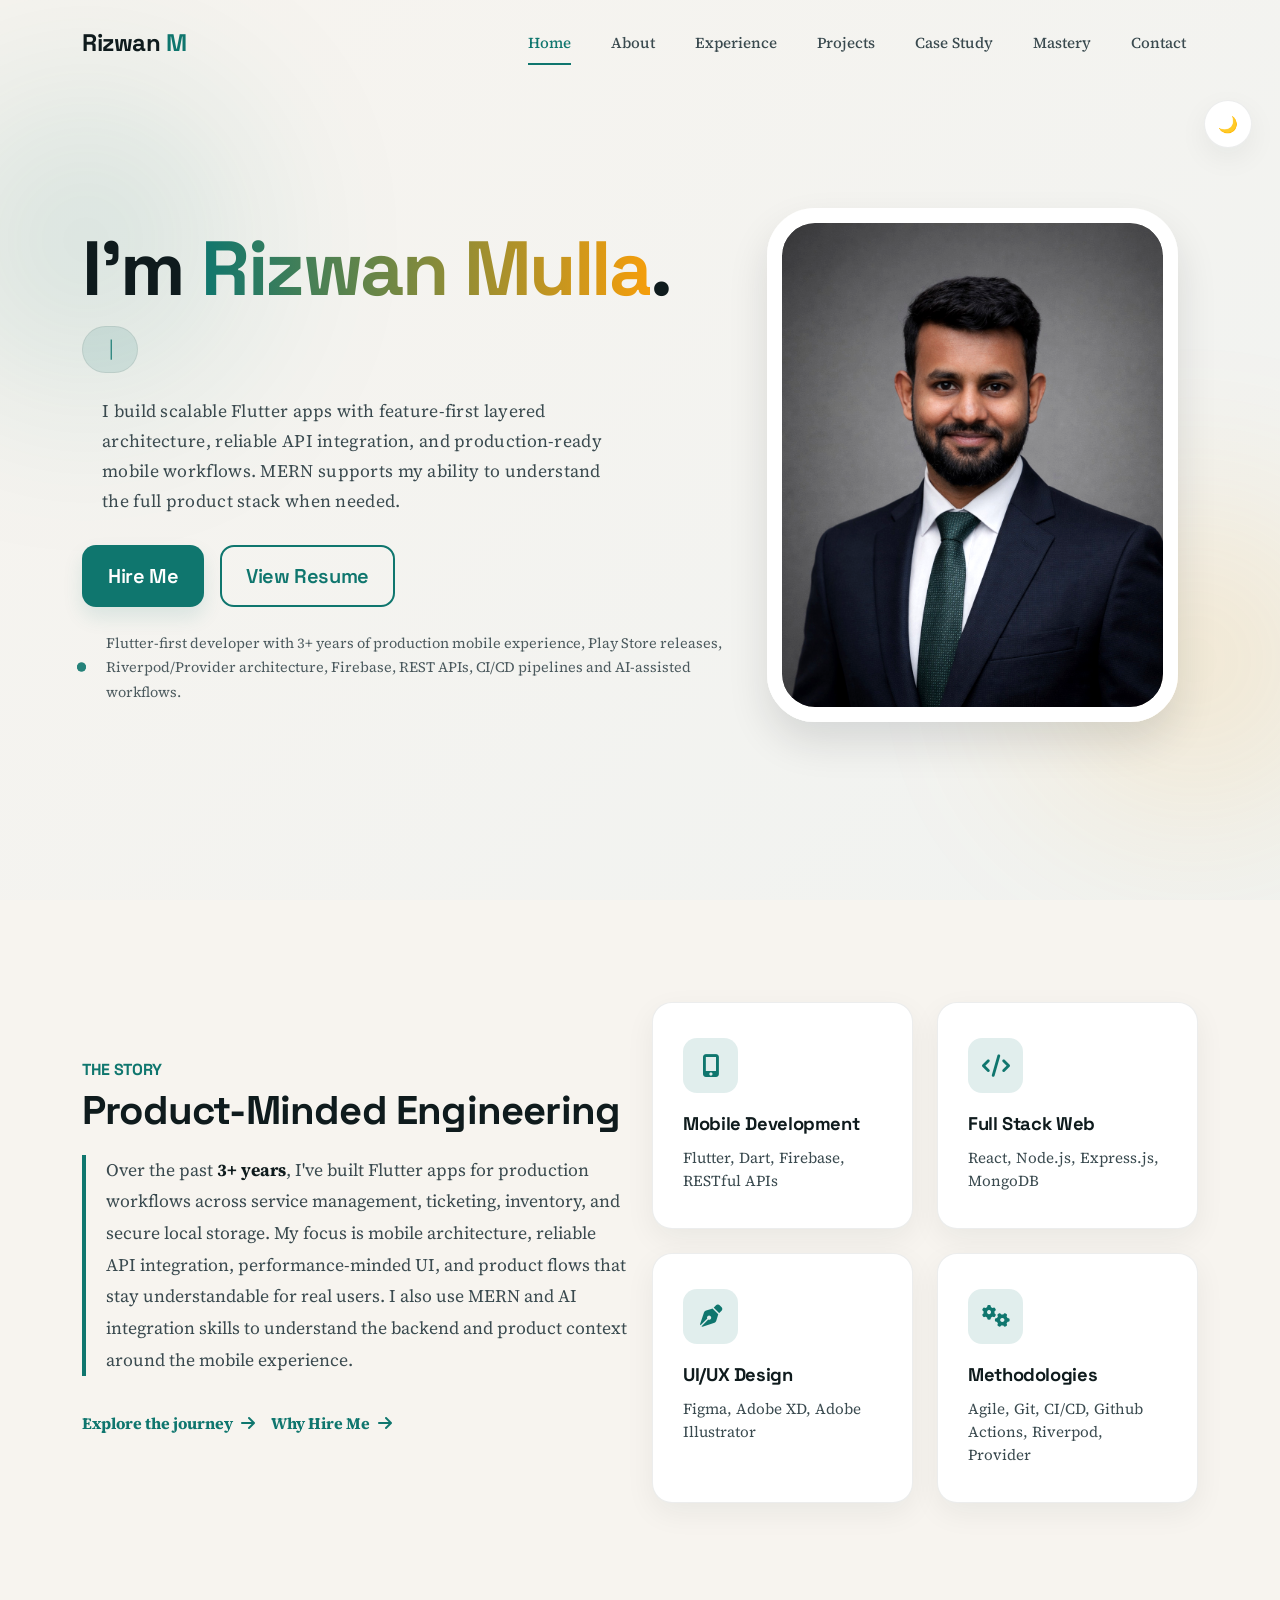
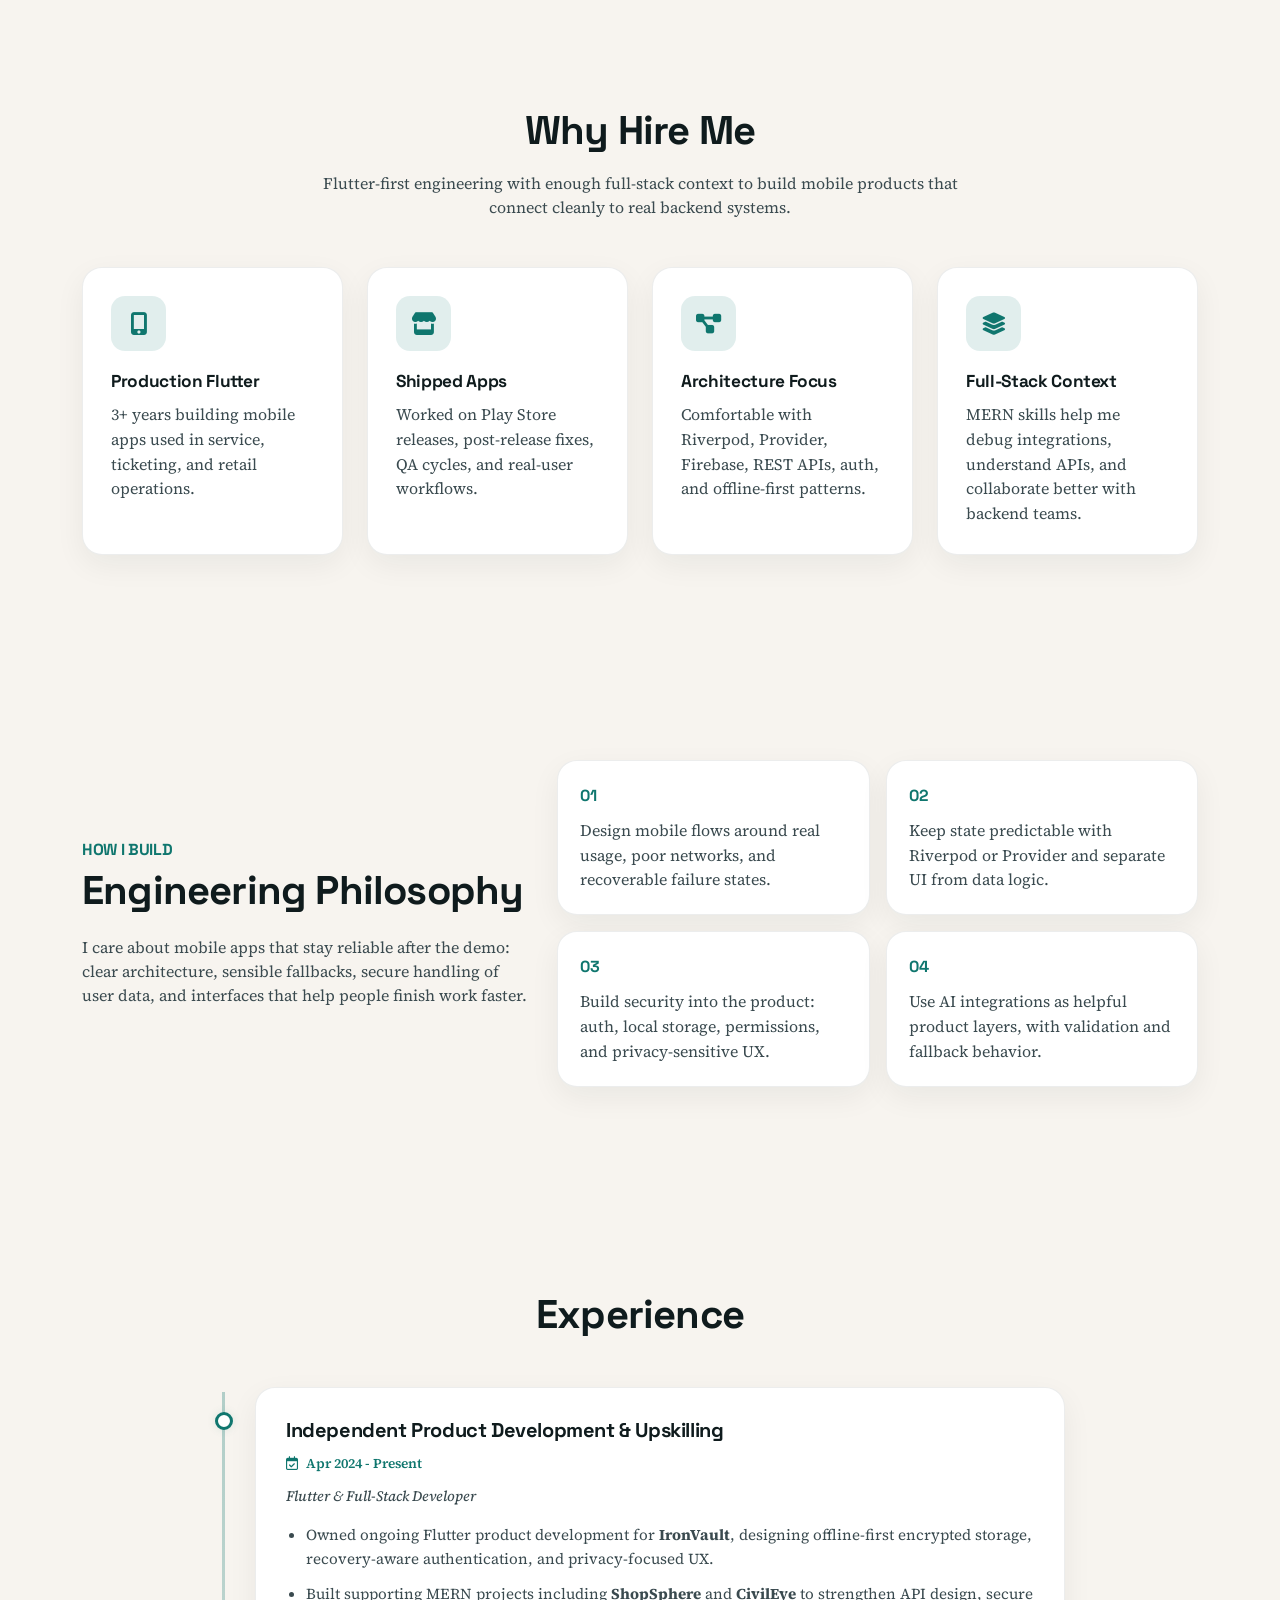
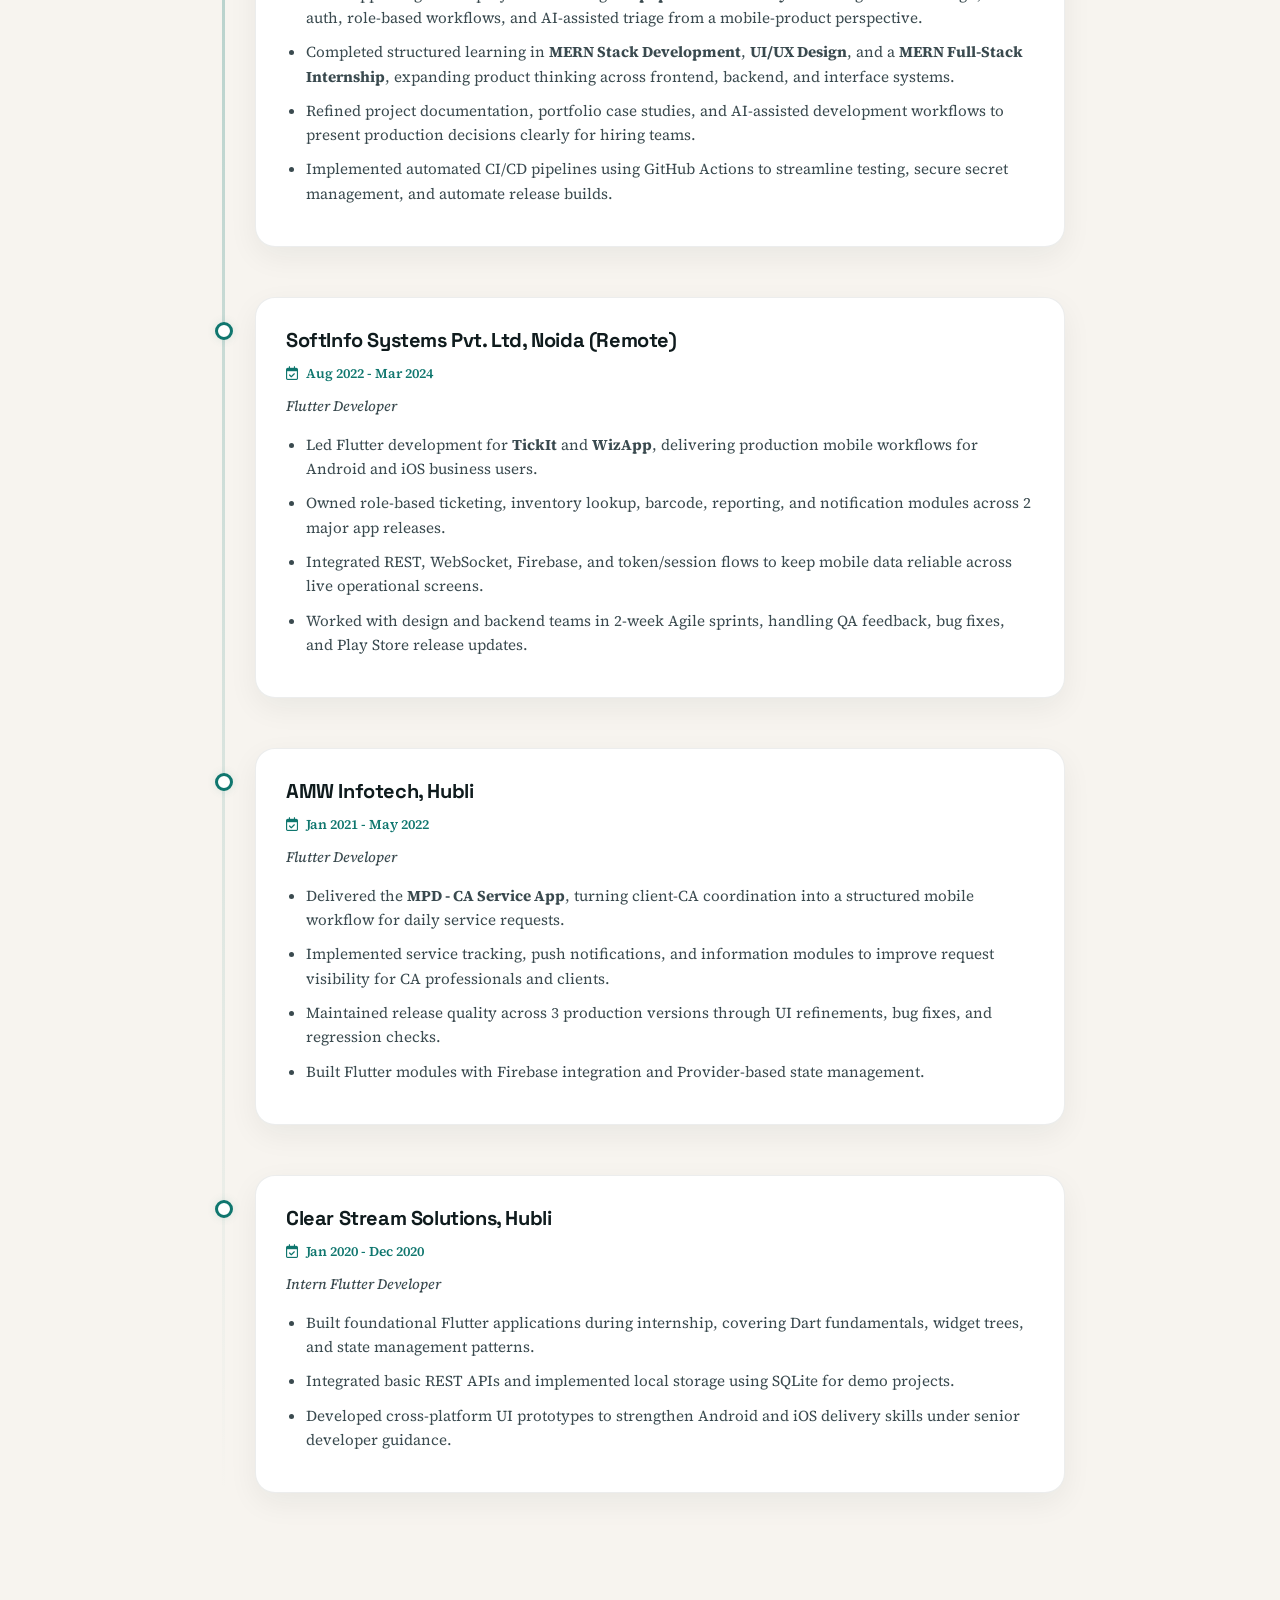
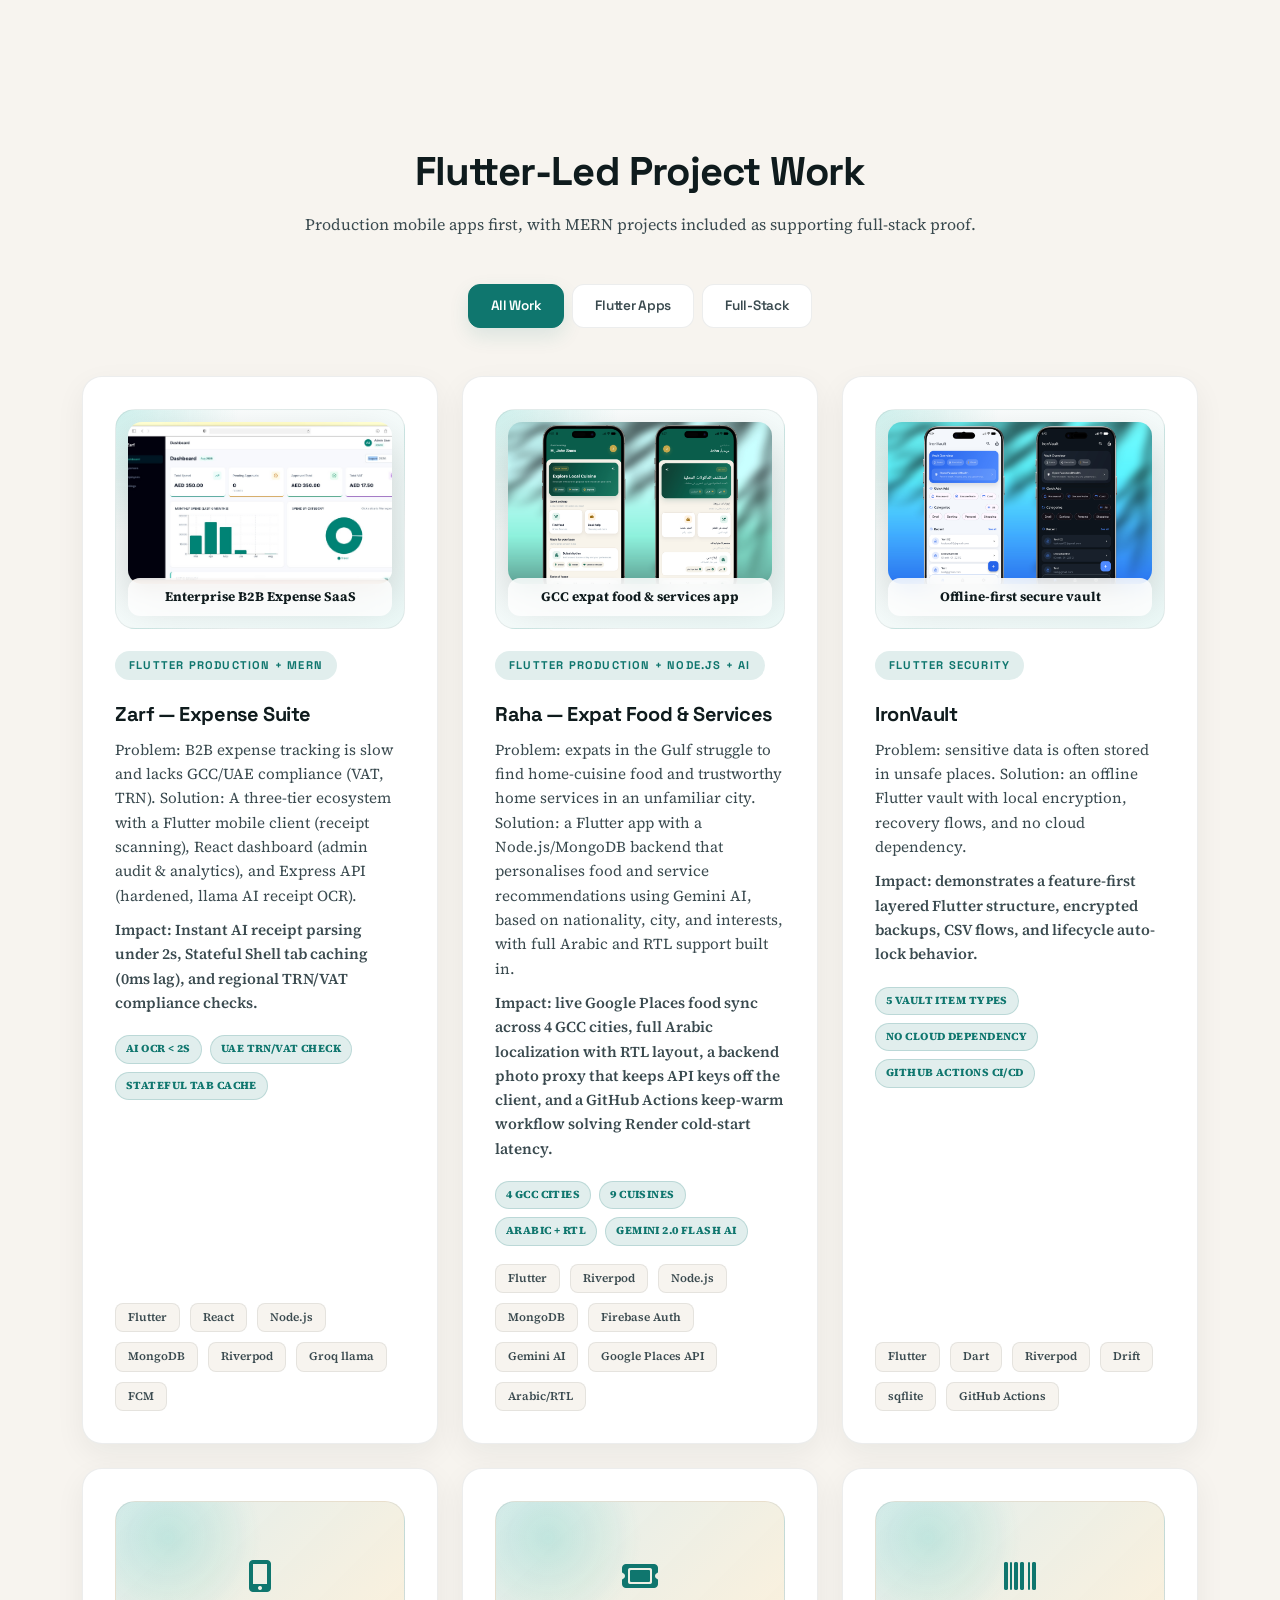
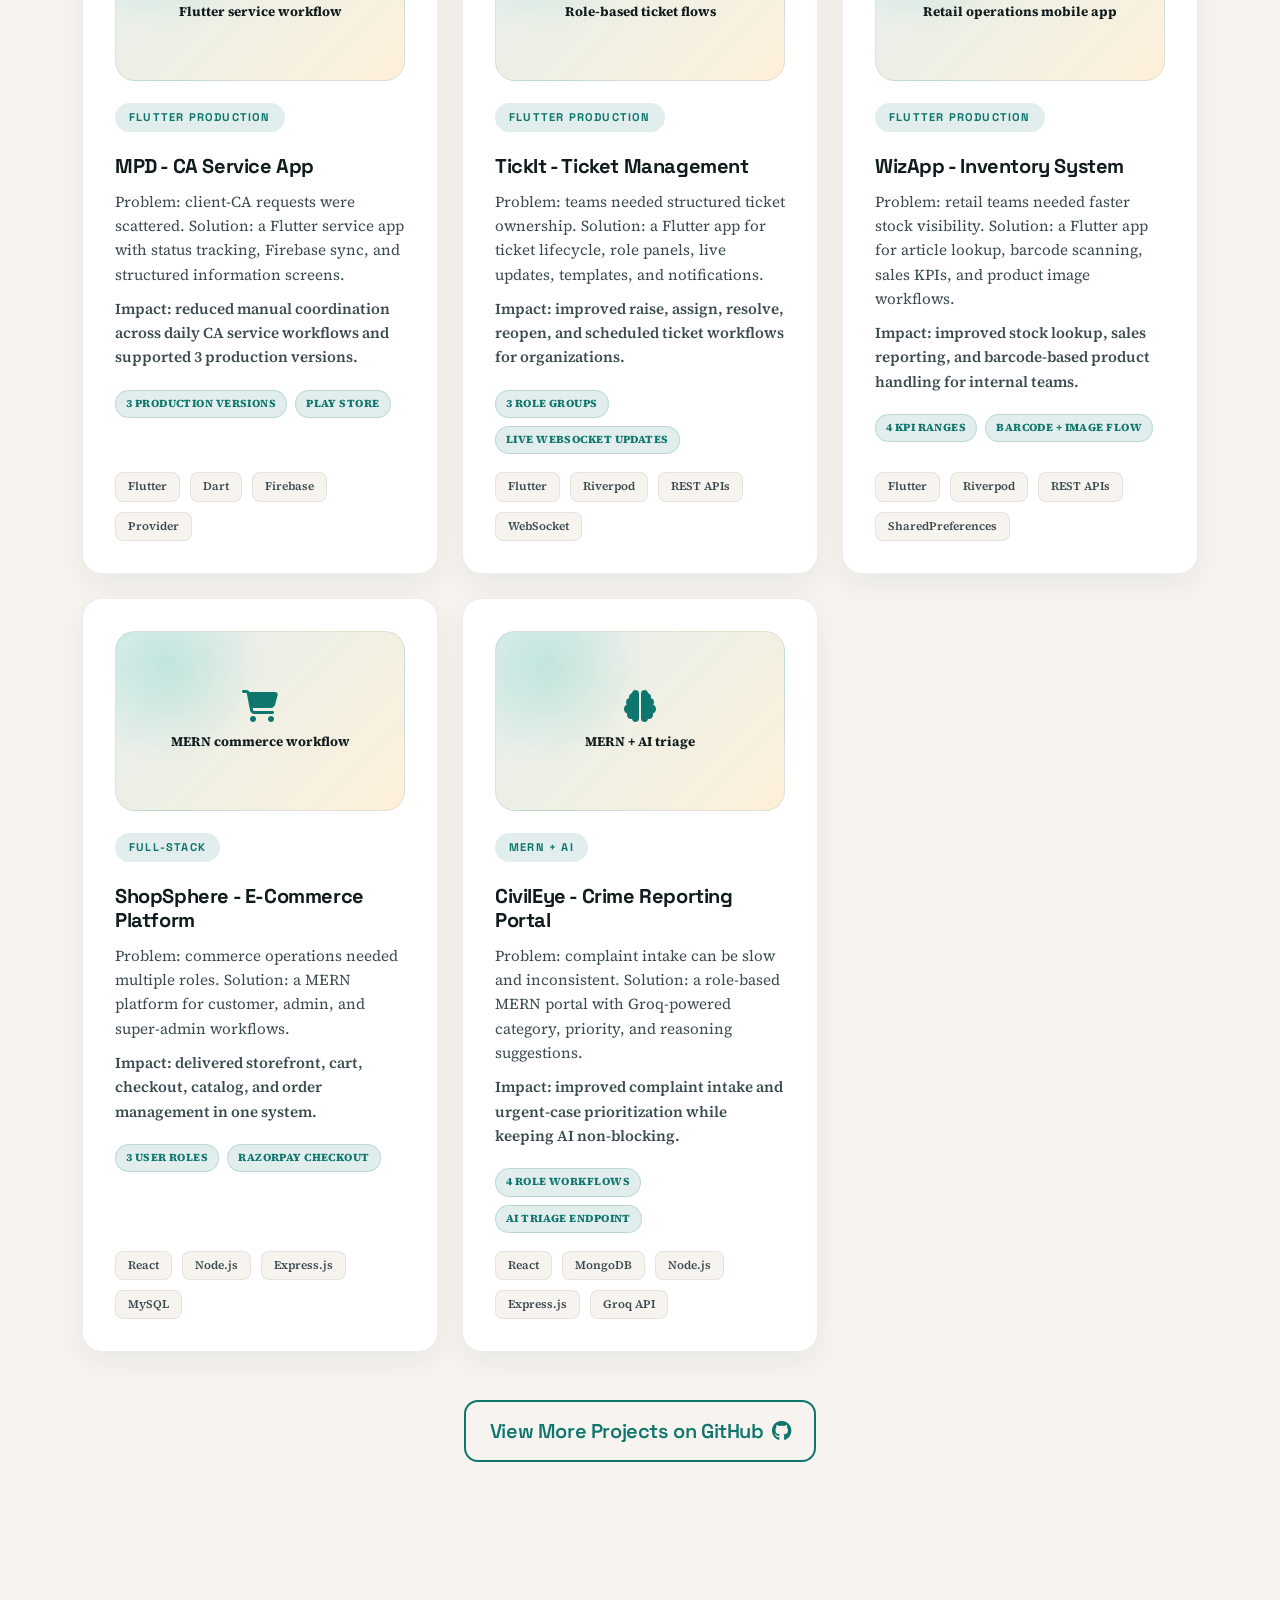
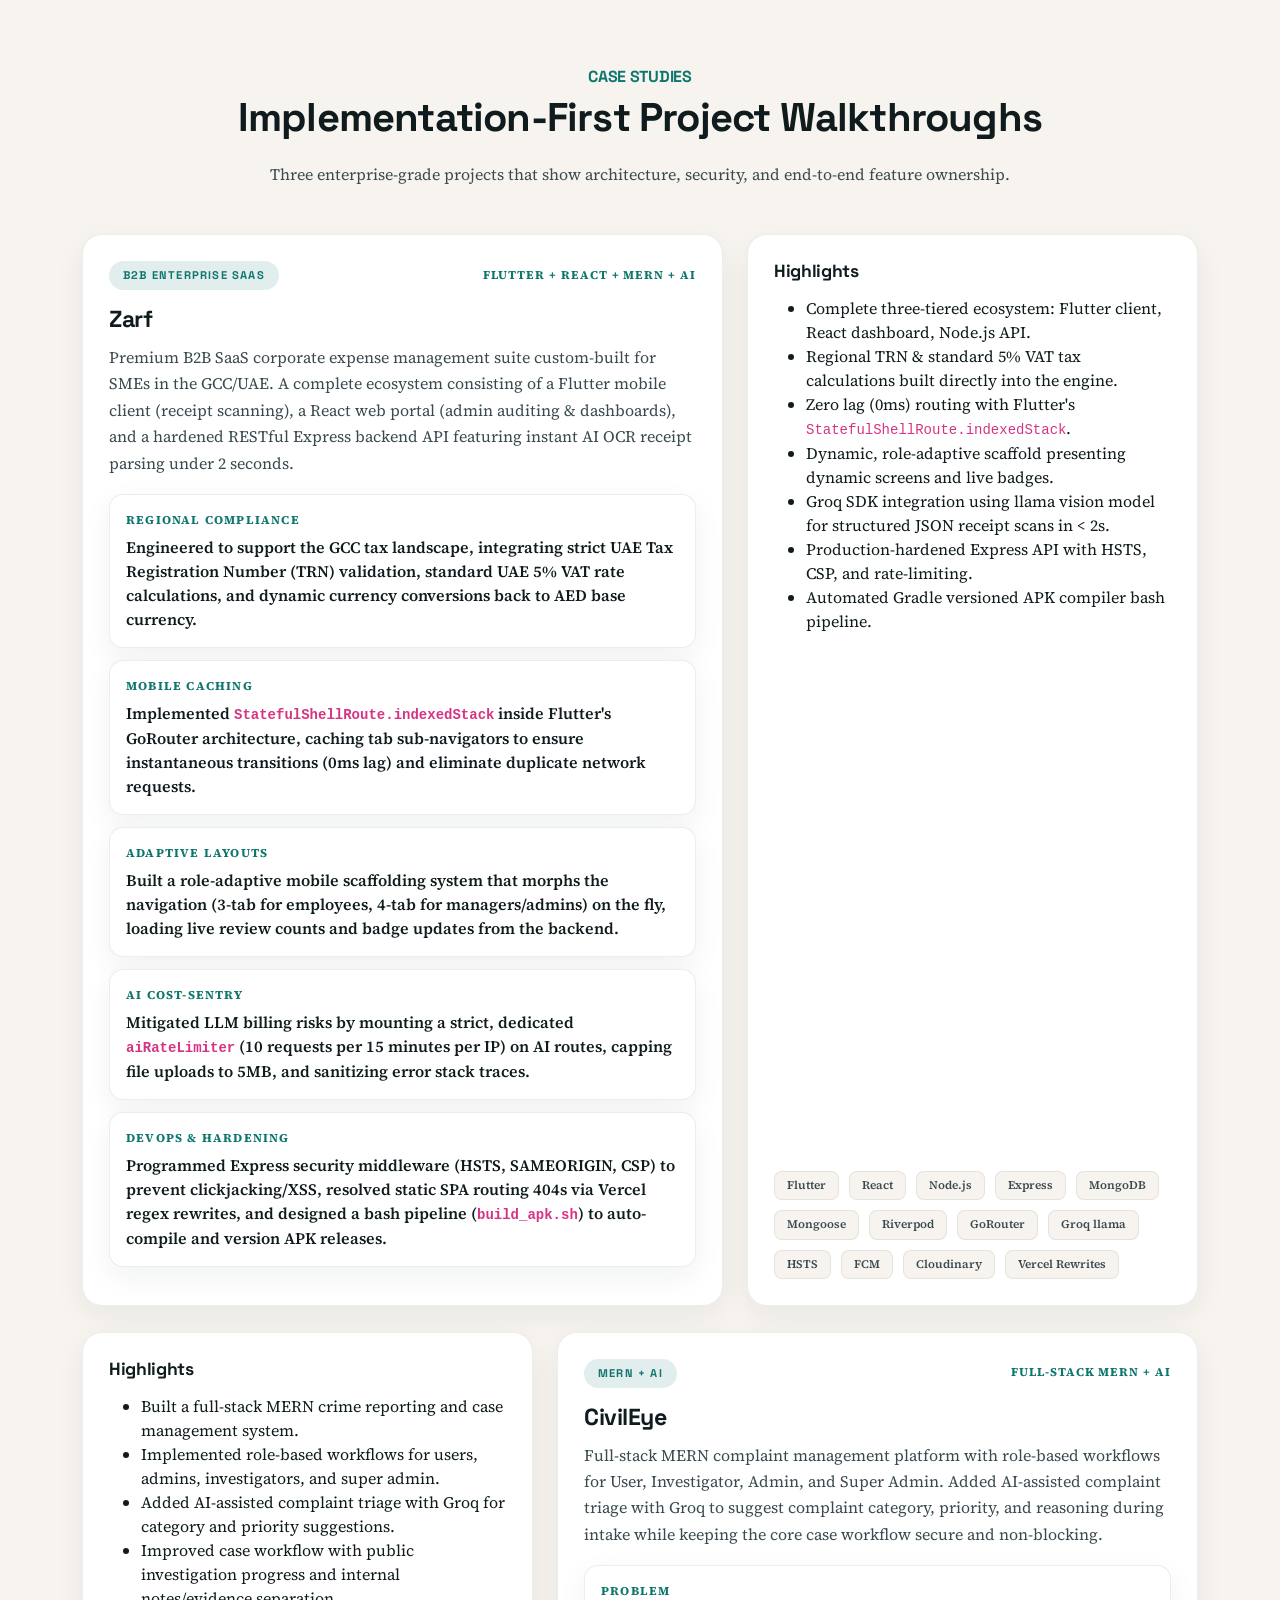
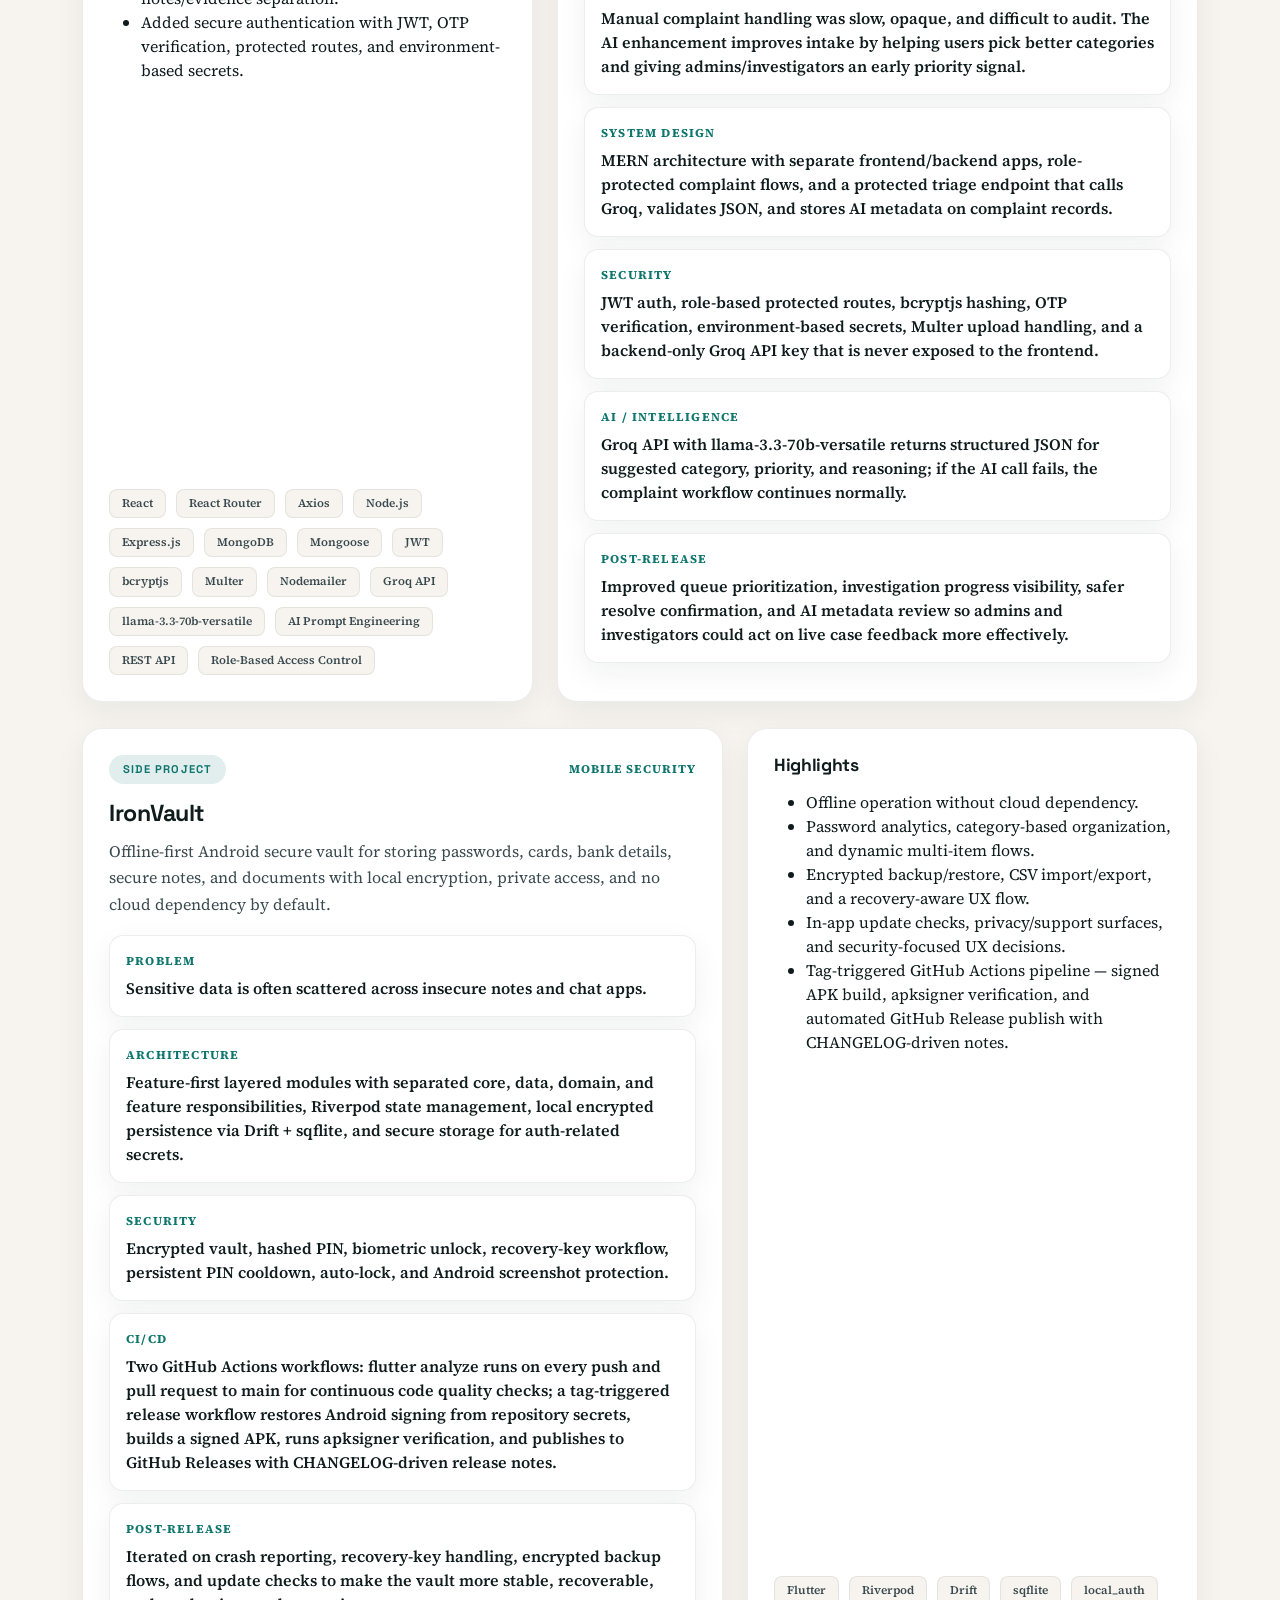
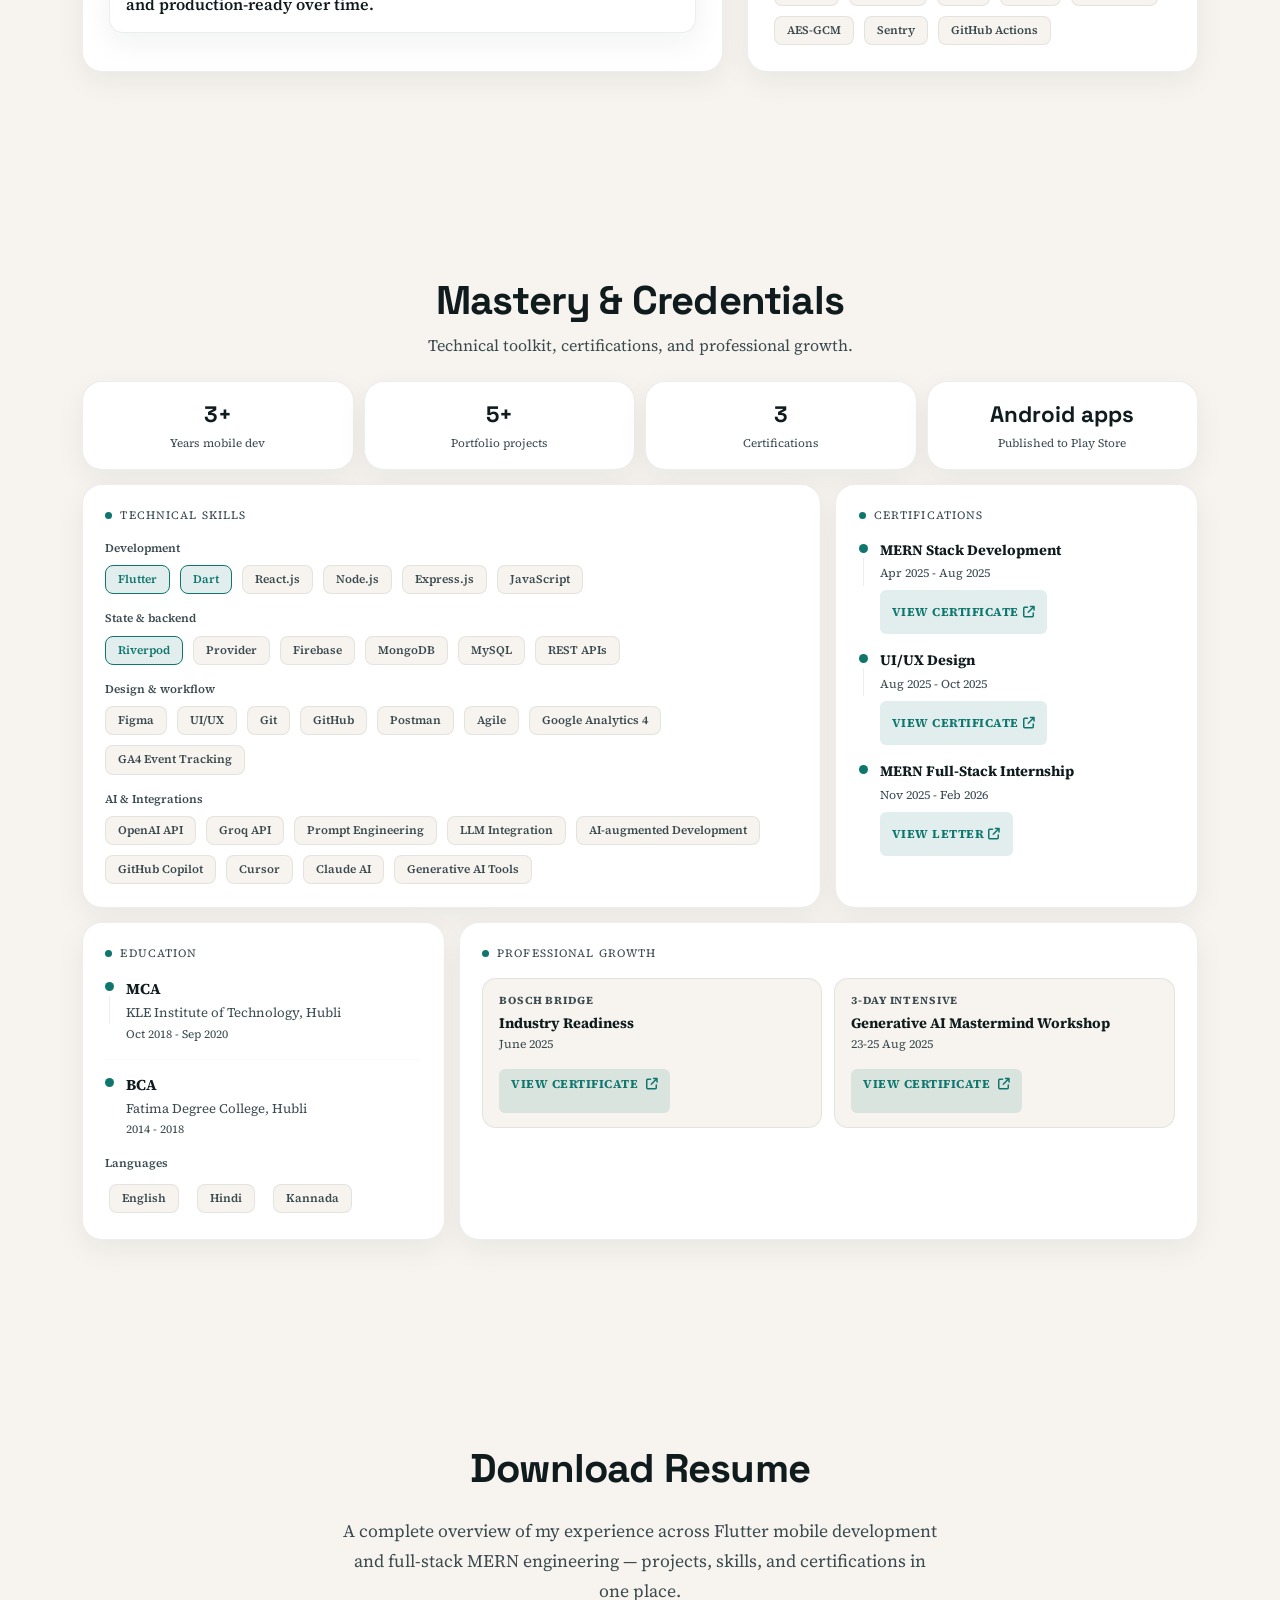
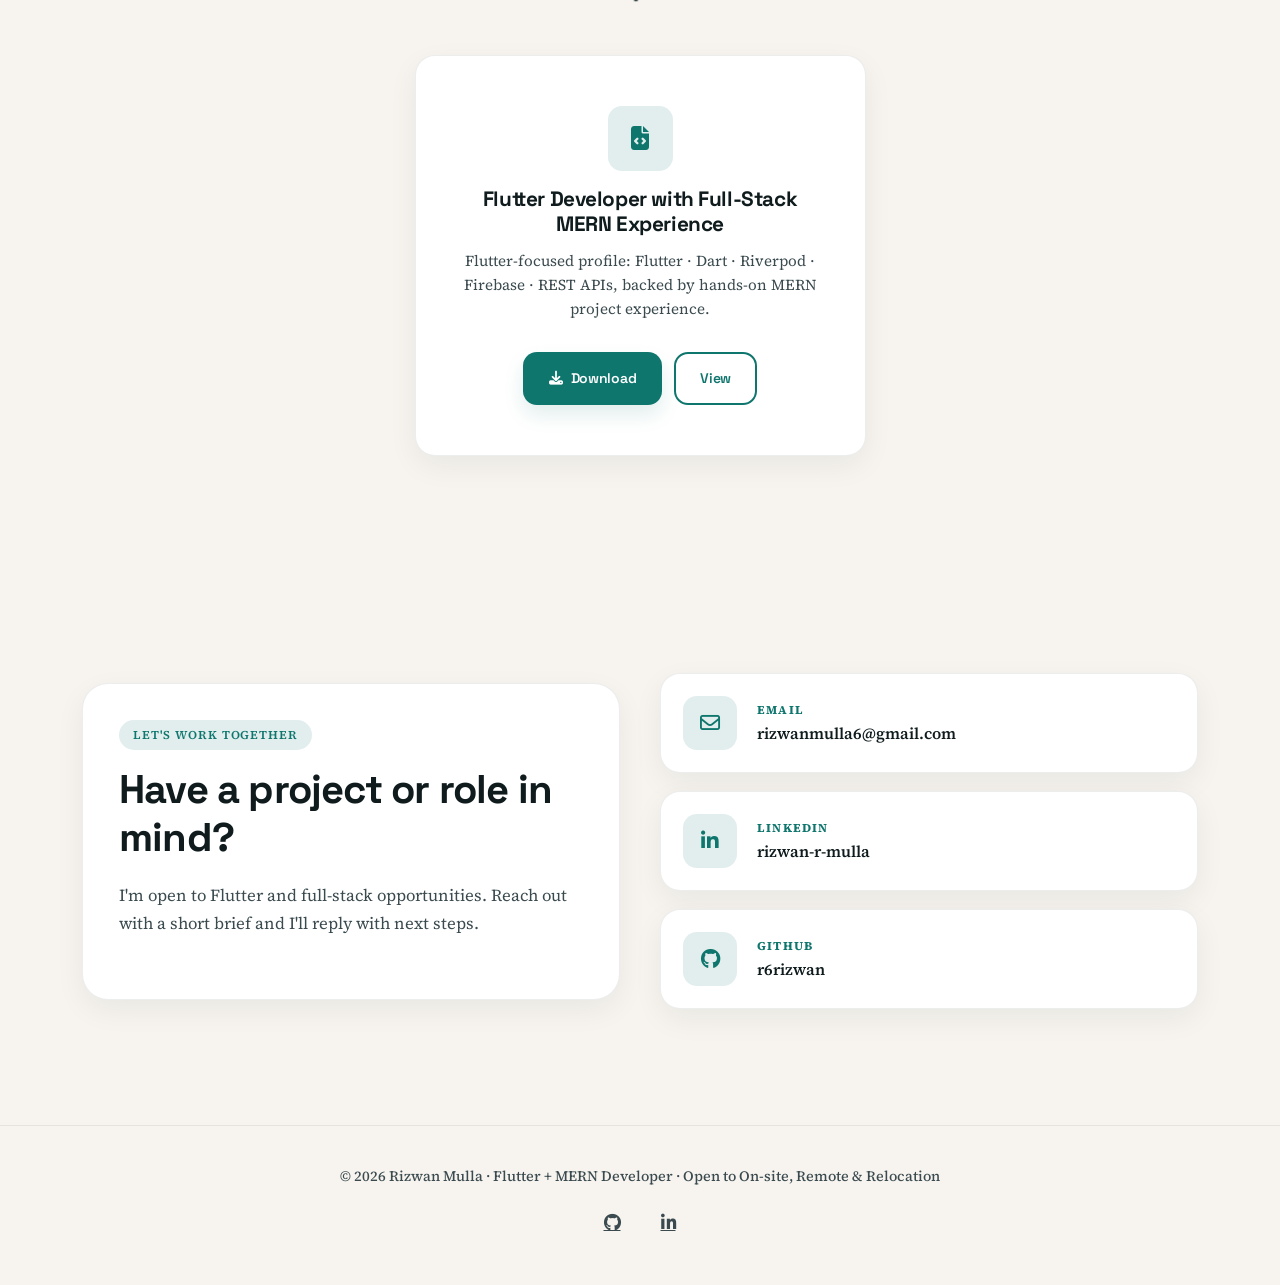
==== commit aca8e671: "Update index.html" ====
--- a/index.html
+++ b/index.html
@@ -425,7 +425,7 @@
                     <div class="portfolio-card project-card-custom" role="button" tabindex="0" data-bs-toggle="modal"
                         data-bs-target="#rahaModal">
                         <div class="project-proof project-proof--image">
-                            <img src="documents/screenshots/raha/raha_Home_EN:AR.jpeg"
+                            <img src="documents/screenshots/raha/raha_Home_EN_AR.jpeg"
                                 alt="Raha bilingual mobile app preview" loading="lazy">
                             <span>GCC expat food & services app</span>
                         </div>
@@ -1808,7 +1808,7 @@
                             <span class="value">rizwanmulla6@gmail.com</span>
                         </div>
                     </a>
-                    <a href="https://wa.me/919620057555" target="_blank" rel="noopener"
+                    <!-- <a href="https://wa.me/919620057555" target="_blank" rel="noopener"
                         class="contact-card-custom portfolio-card">
                         <div class="icon-circle">
                             <i class="fa-brands fa-whatsapp me-2"></i>
@@ -1817,7 +1817,7 @@
                             <span class="label">WhatsApp</span>
                             <span class="value">+91 96200 57555</span>
                         </div>
-                    </a>
+                    </a> -->
 
                     <a href="https://linkedin.com/in/rizwan-r-mulla" target="_blank" rel="noopener"
                         class="contact-card-custom portfolio-card">
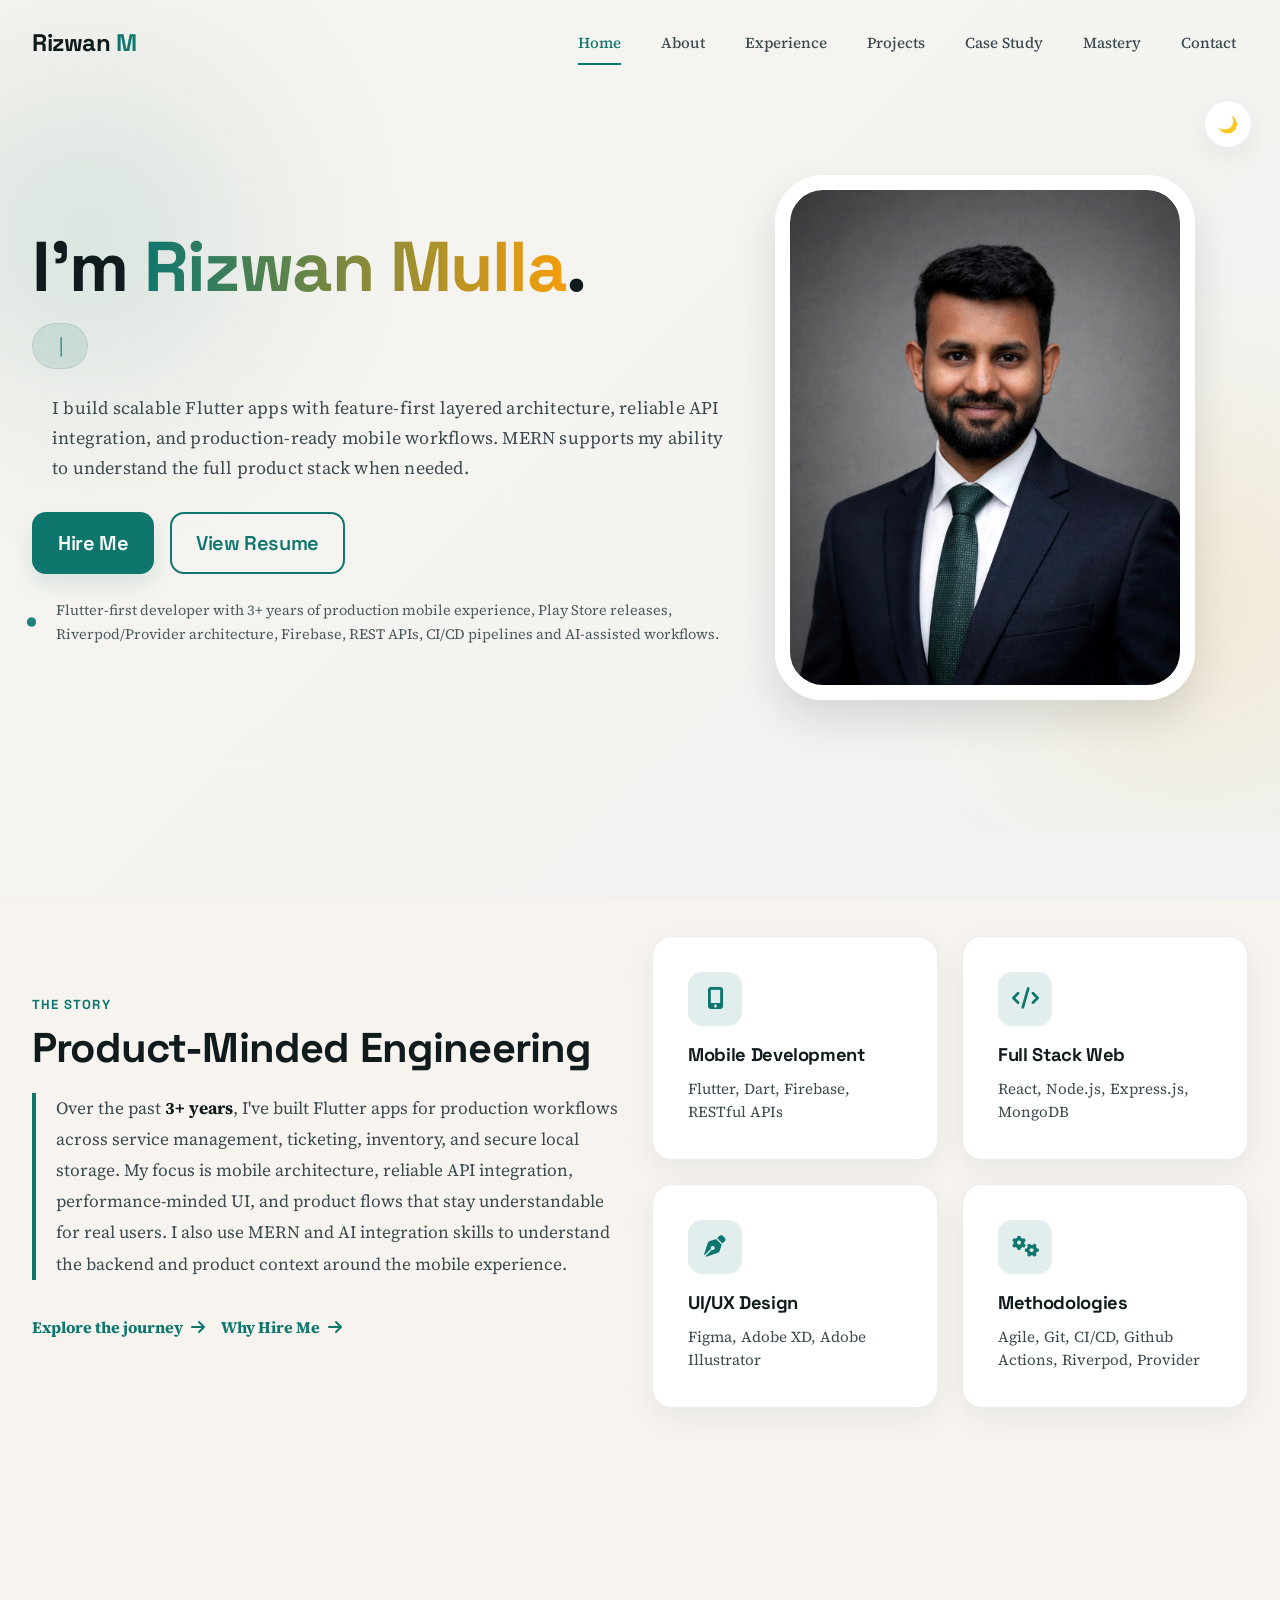
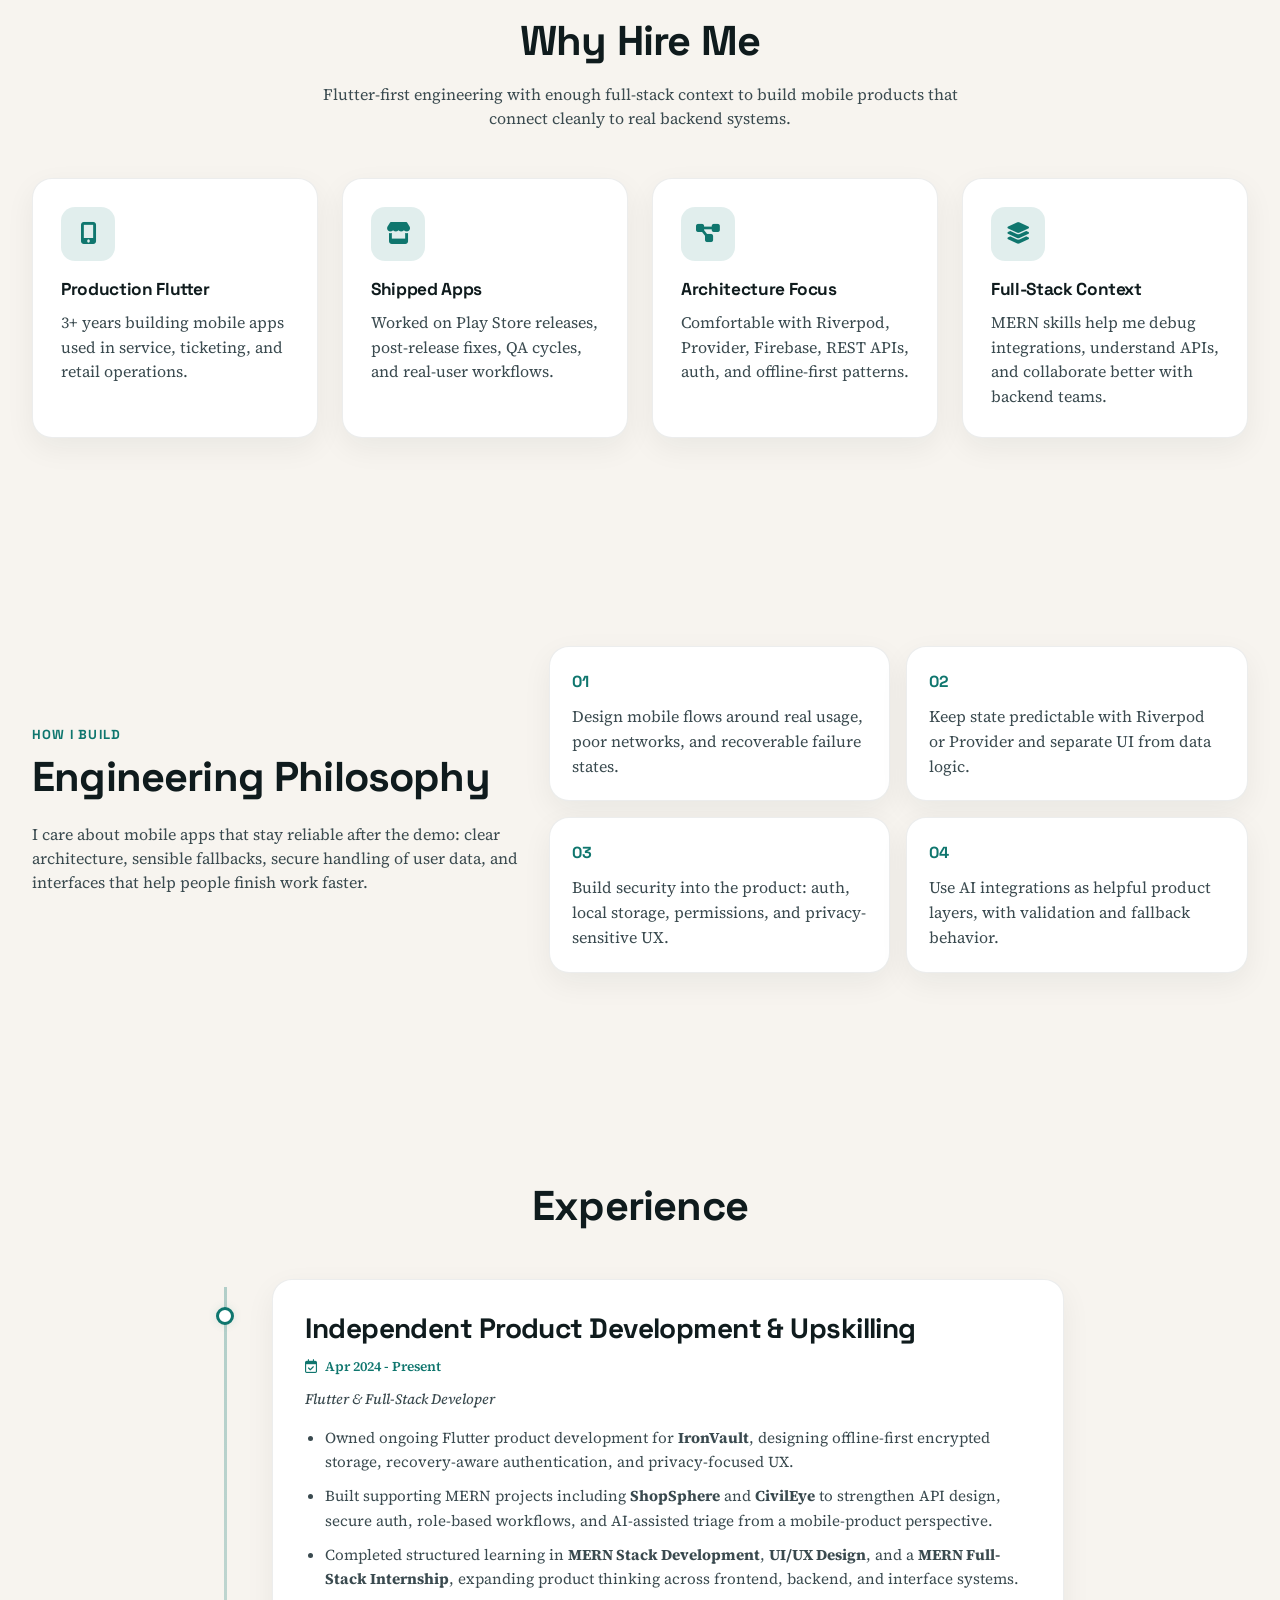
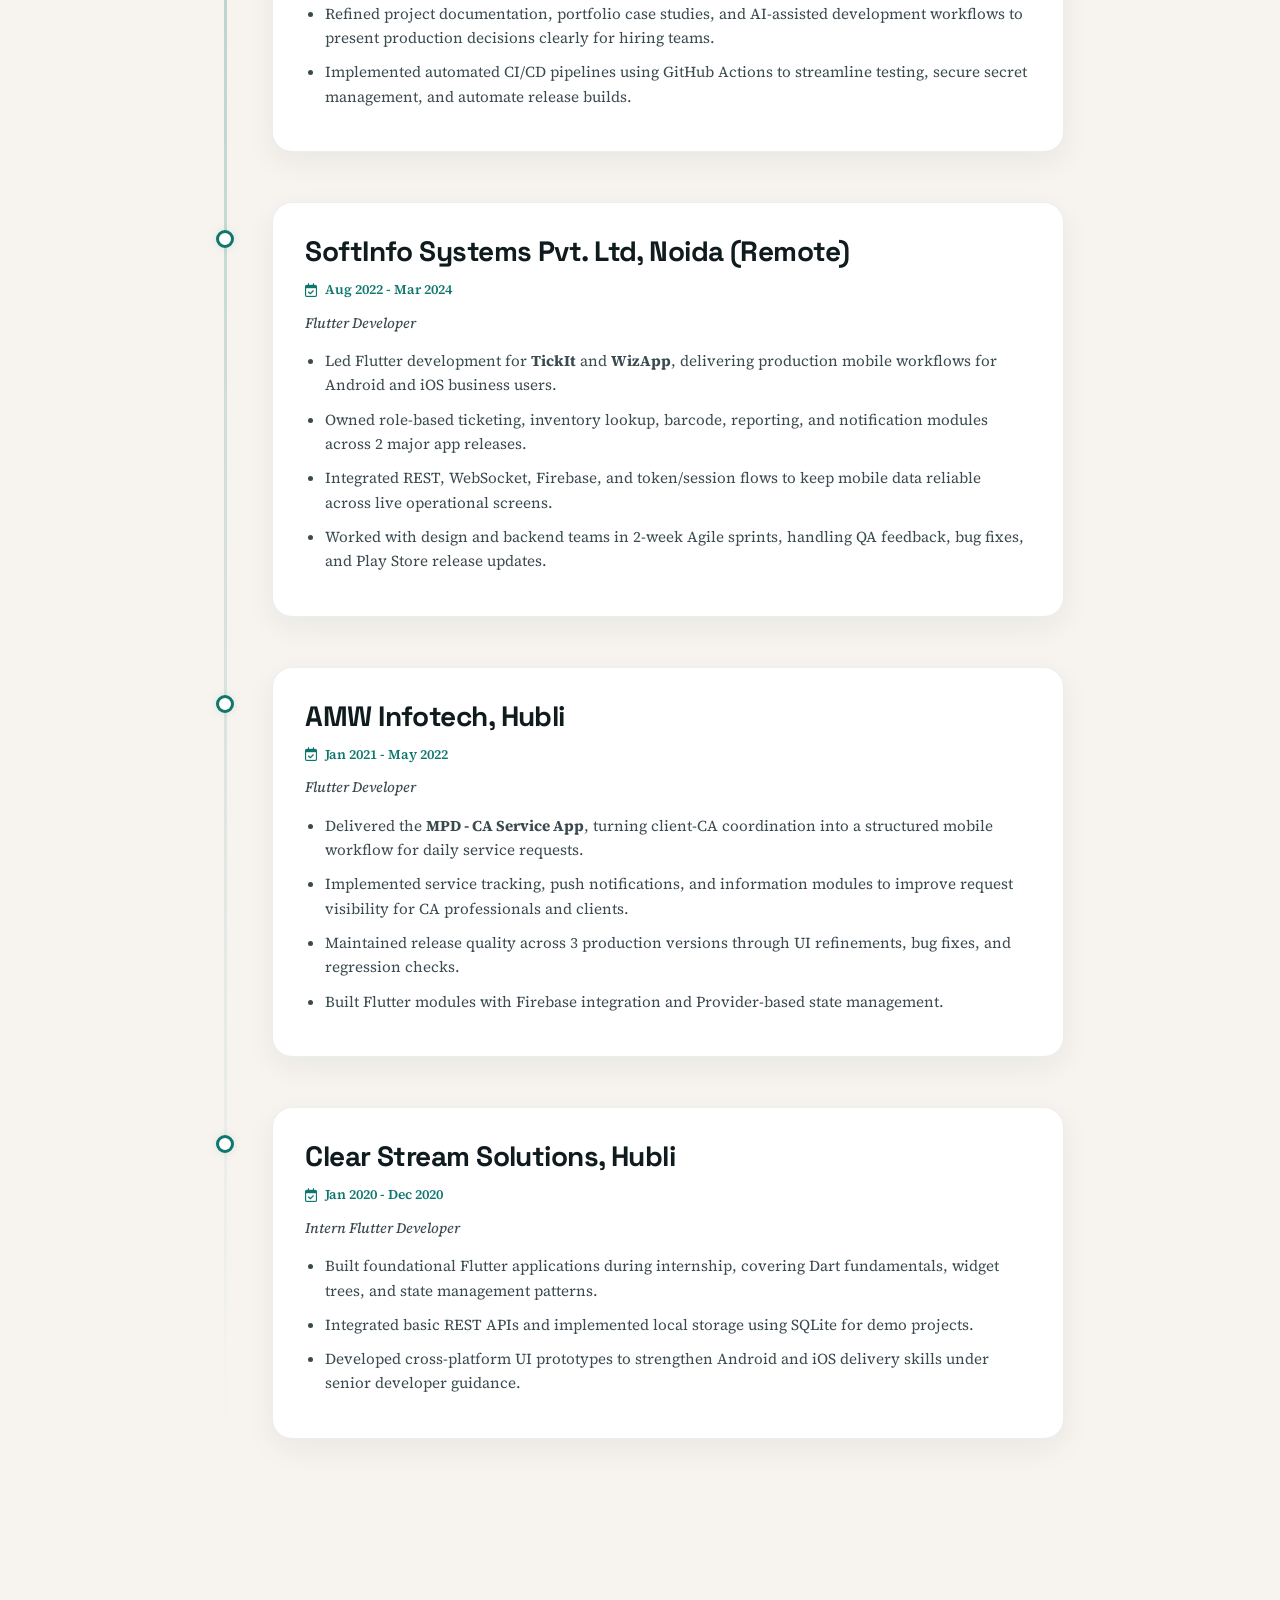
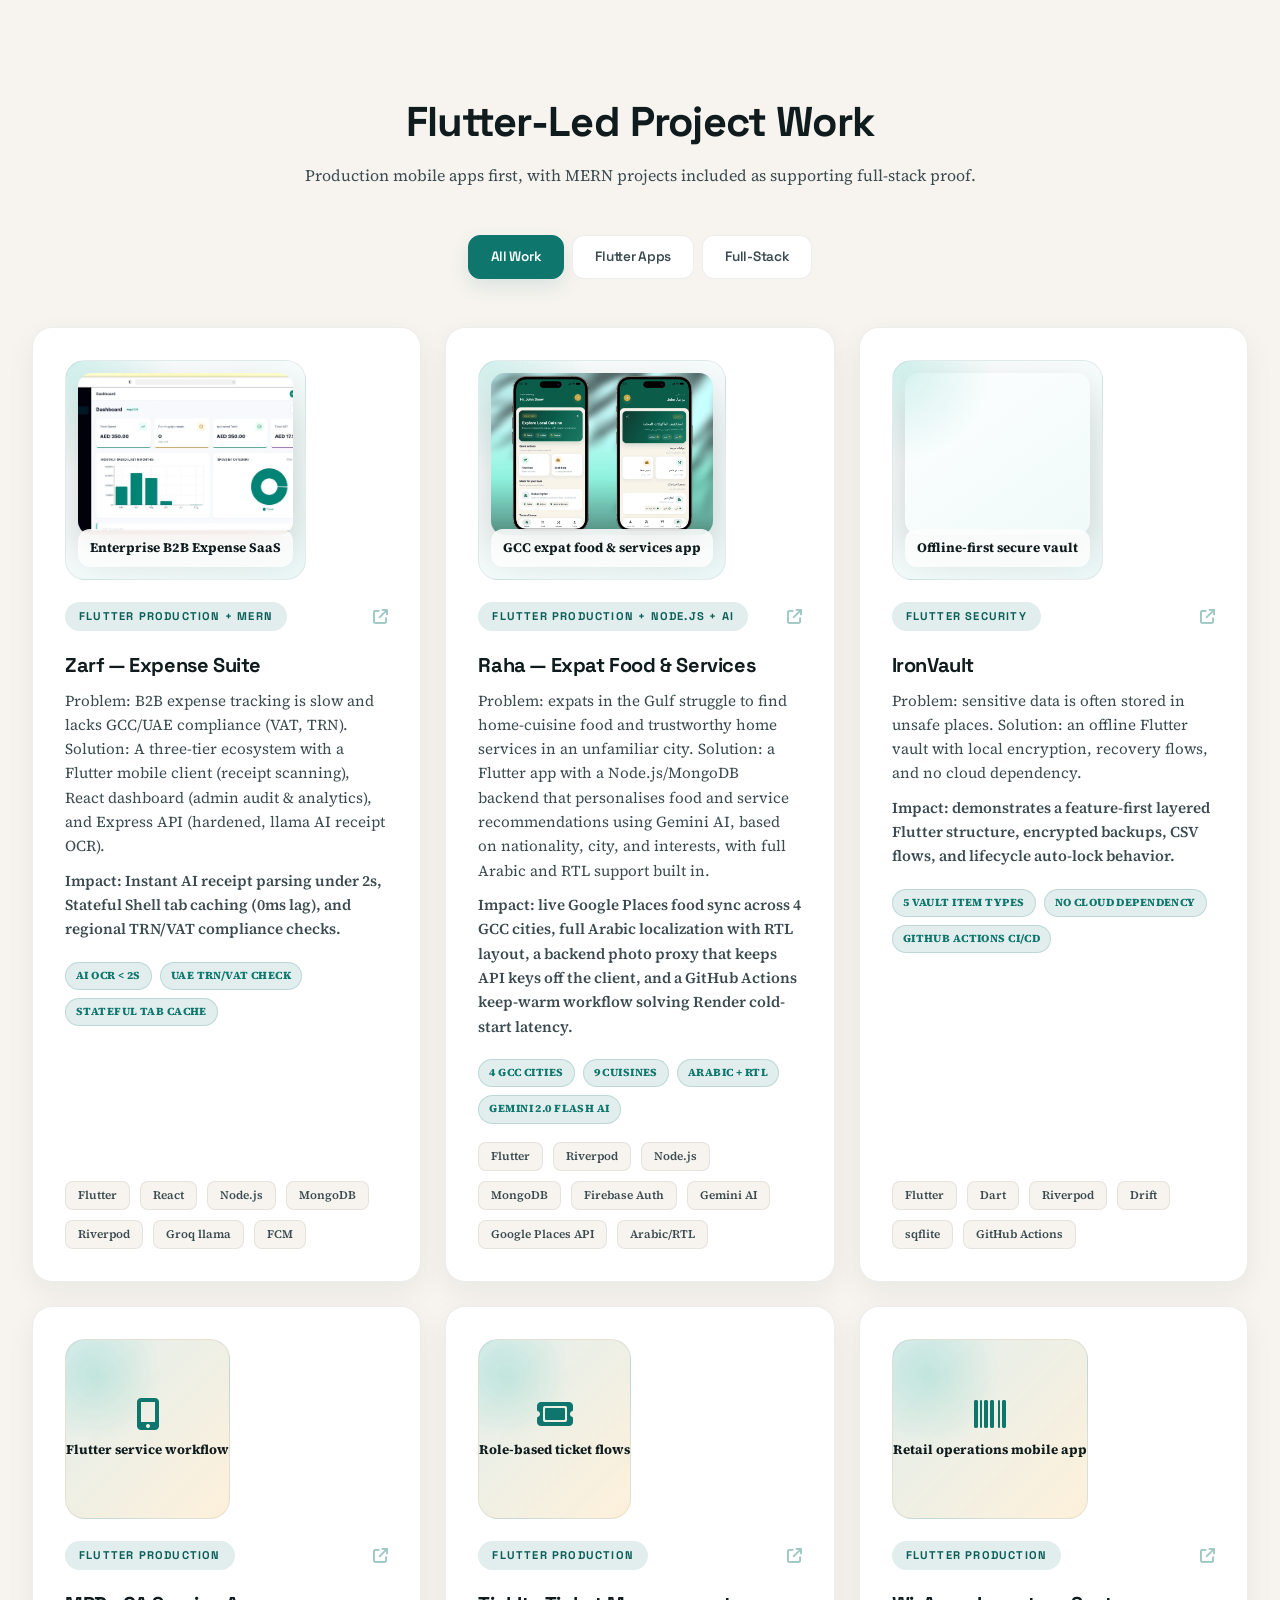
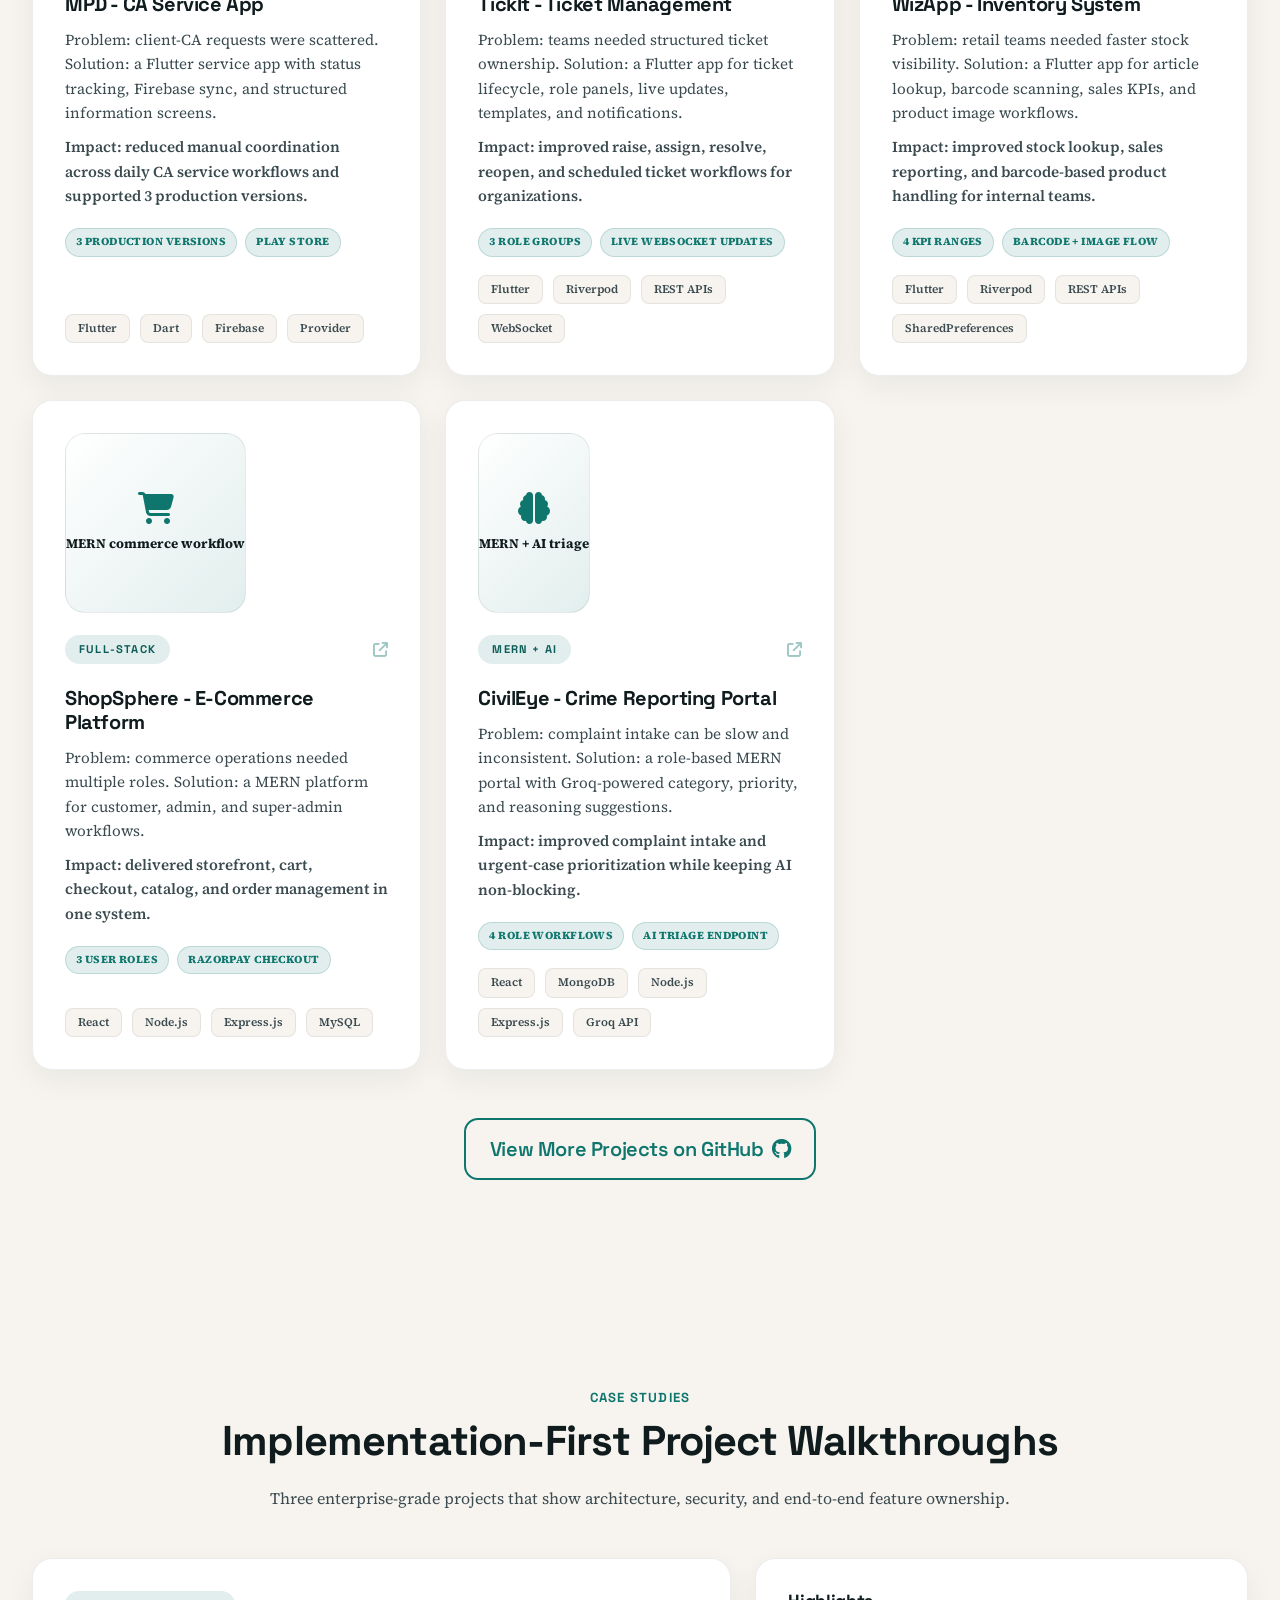
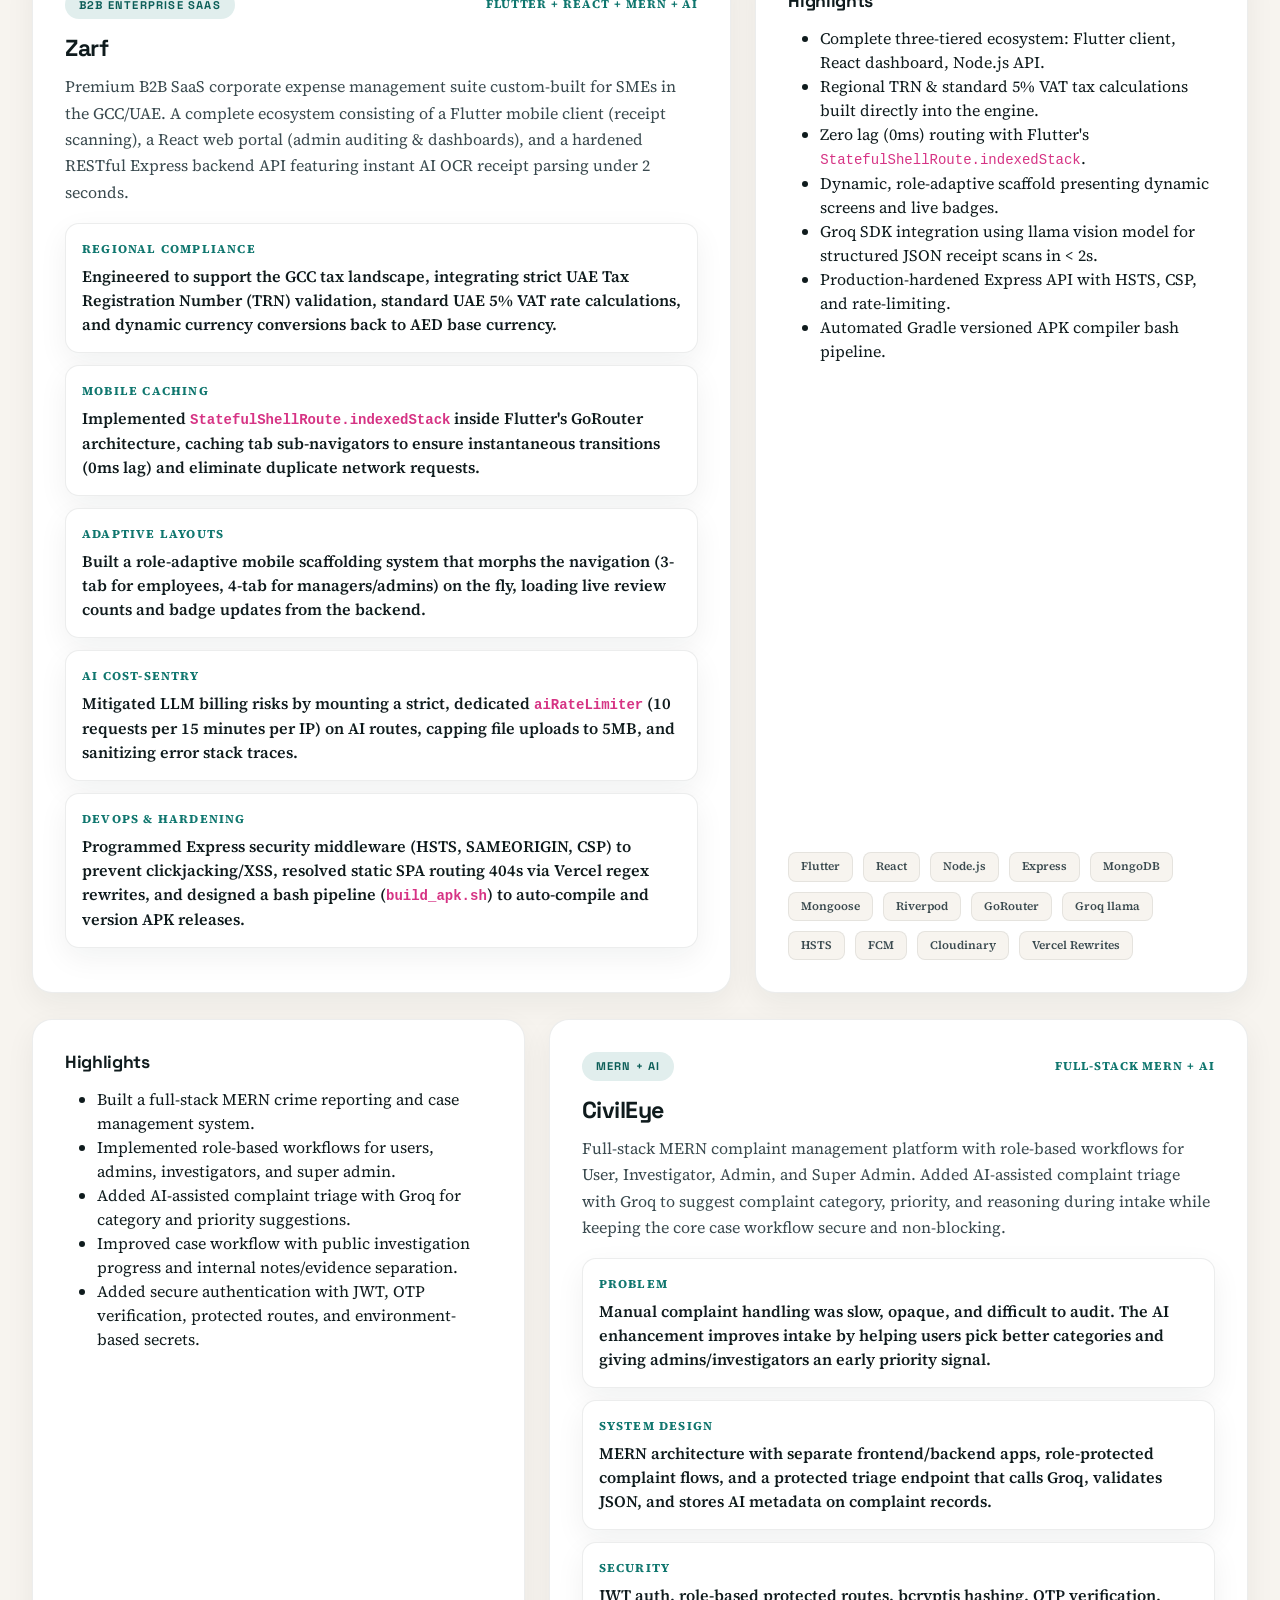
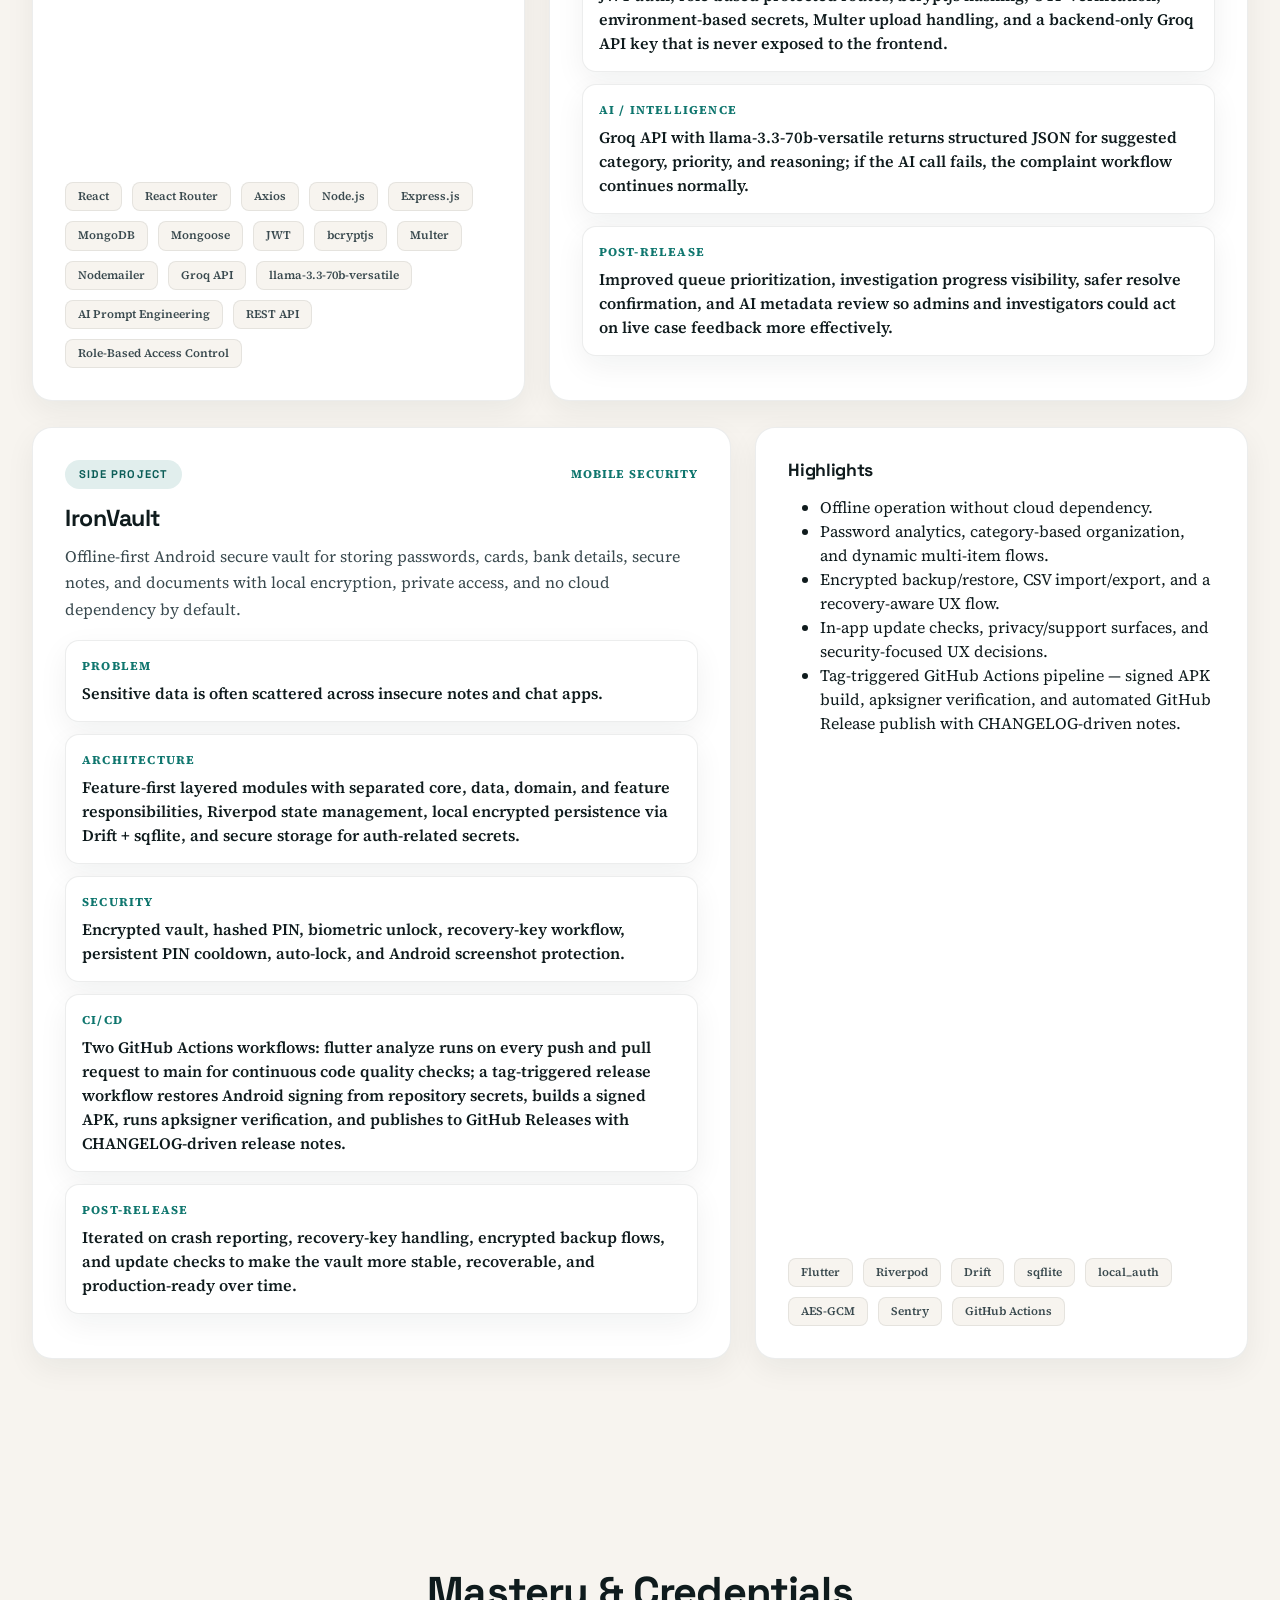
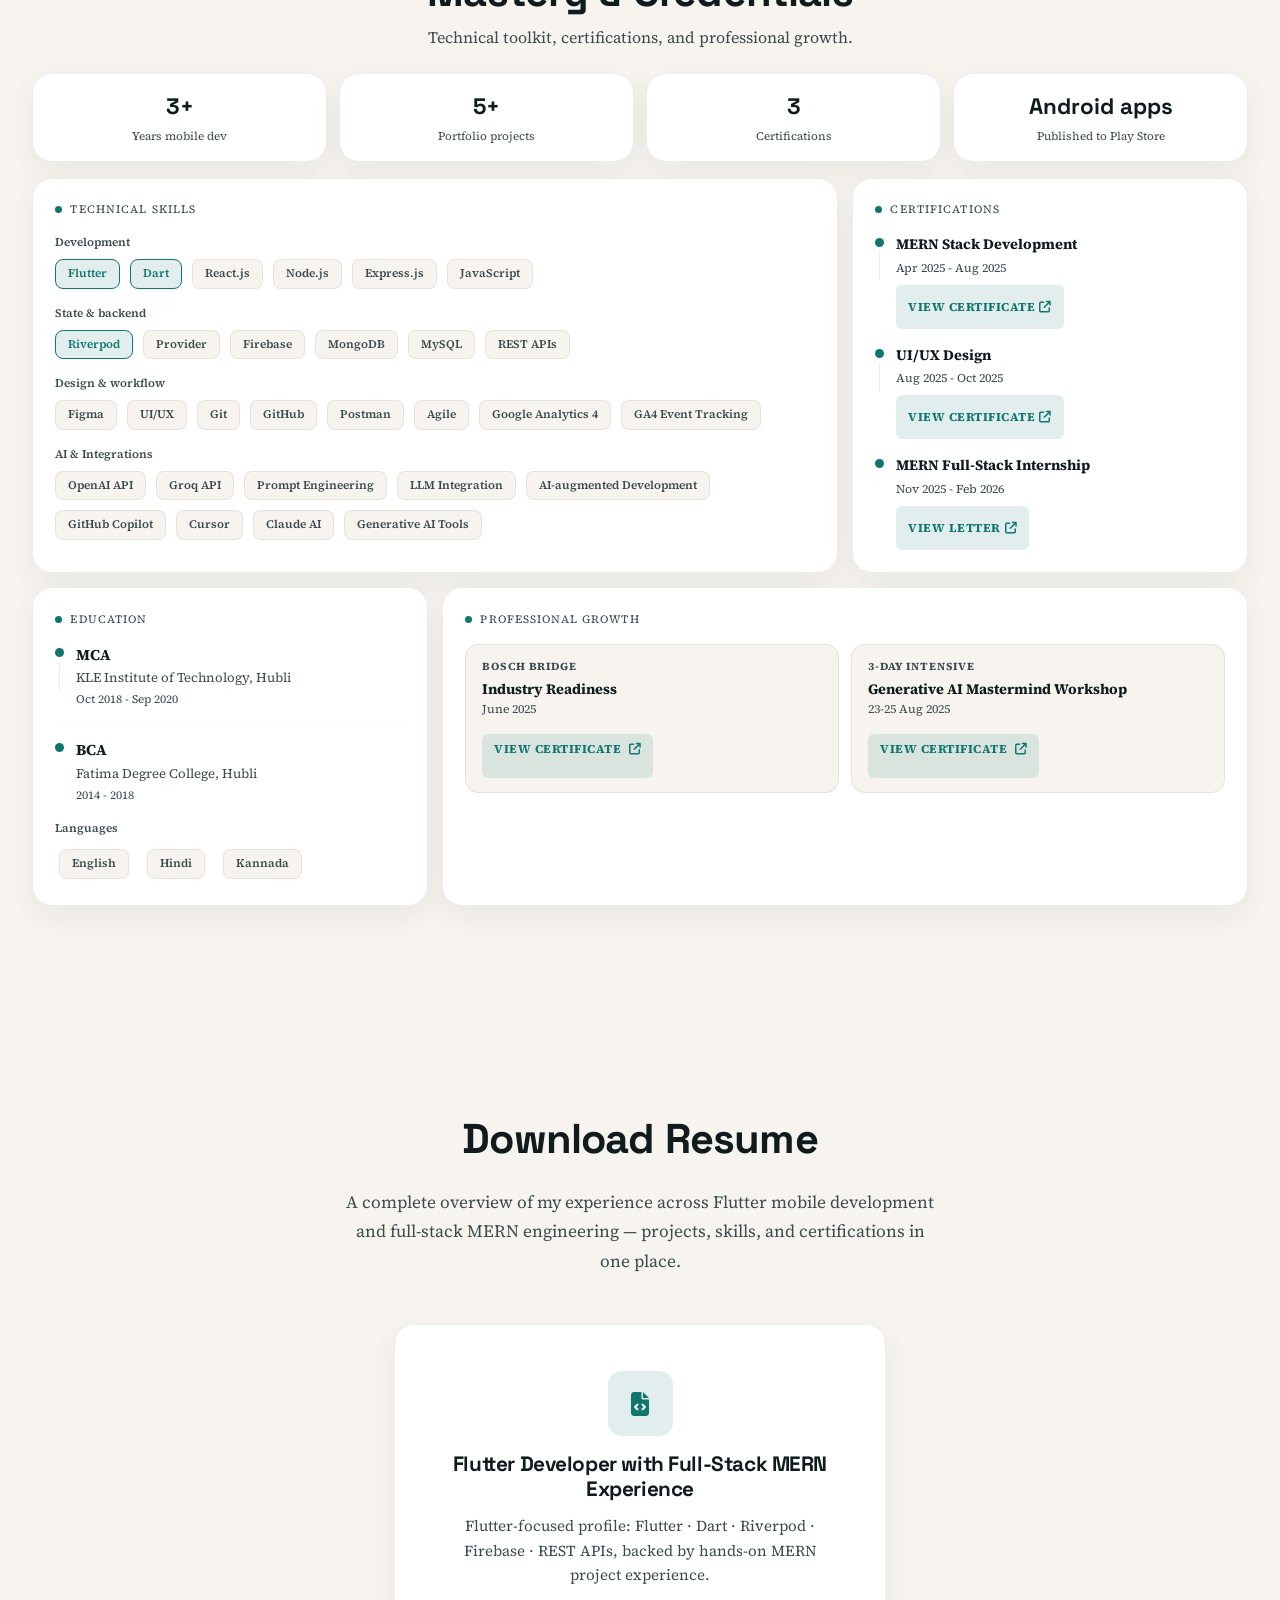
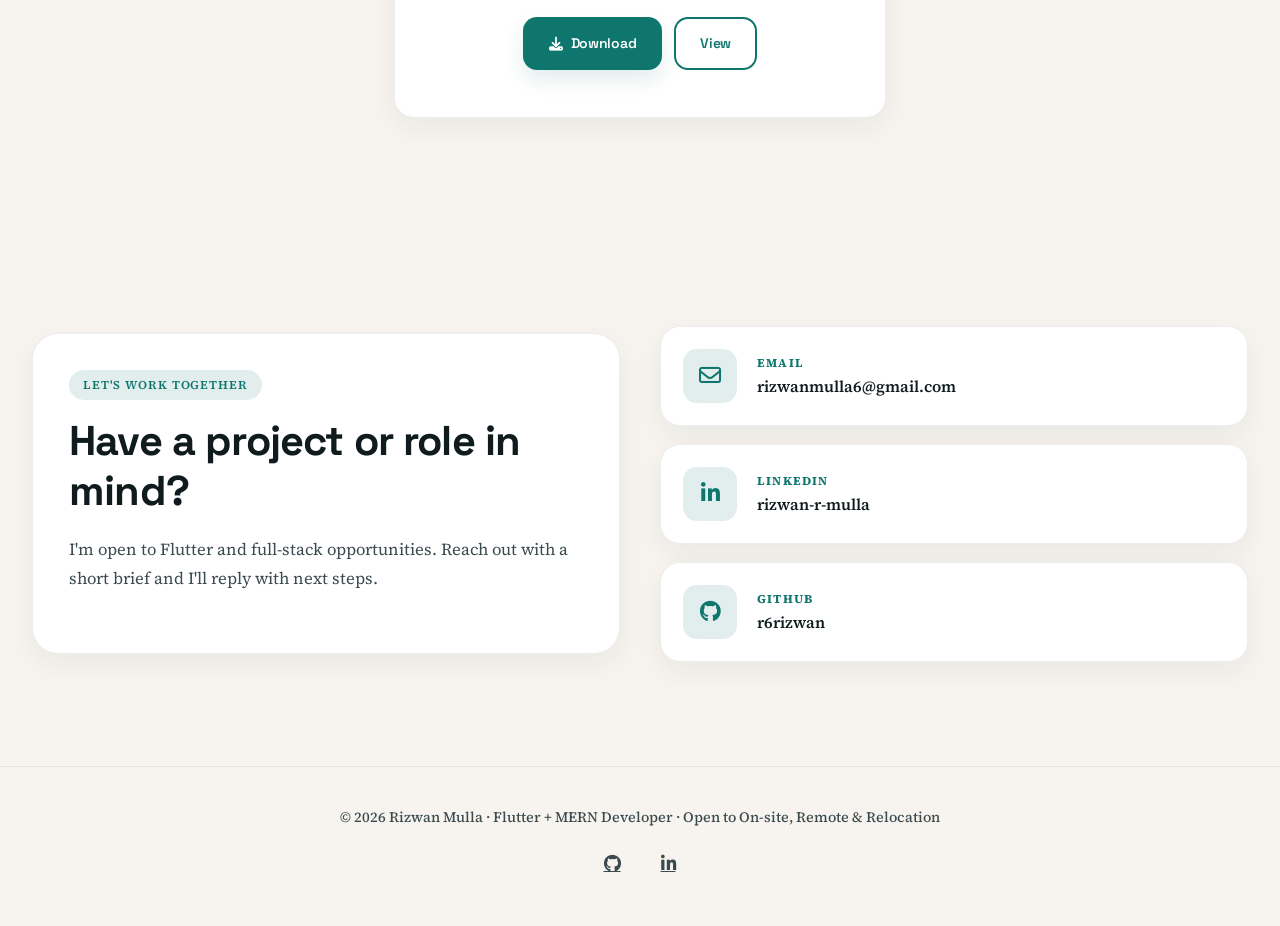
==== commit 0610c491: "Refactor CSS & HTML; add images and screenshots Major refactor: revamped css/style.css (design token" ====
--- a/index.html
+++ b/index.html
@@ -45,7 +45,7 @@
 </head>
 
 <body data-theme="light">
-    <a class="skip-link" href="#hero">Skip to content</a>
+    <a class="skip-link" href="#main-content">Skip to content</a>
 
     <!-- Navbar Section -->
     <nav class="navbar navbar-expand-lg fixed-top custom-navbar">
@@ -73,1745 +73,1926 @@
         </div>
     </nav>
 
-    <!-- Hero Section -->
-    <section id="hero" class="hero-section">
-        <div class="container">
-            <div class="row align-items-center gy-5">
-                <div class="col-lg-7 text-start reveal">
-                    <h1 class="hero-name">I'm <span class="text-gradient">Rizwan Mulla</span>.</h1>
-                    <p class="hero-title mb-4">
-                        <span id="typing-text" class="text-primary fw-600"></span><span class="cursor">|</span>
+    <main id="main-content">
+        <!-- Hero Section -->
+        <section id="hero" class="hero-section" aria-label="Introduction">
+            <div class="container">
+                <div class="row align-items-center gy-5">
+                    <div class="col-lg-7 text-start reveal">
+                        <h1 class="hero-name">I'm <span class="text-gradient">Rizwan Mulla</span>.</h1>
+                        <p class="hero-title mb-4">
+                            <span id="typing-text" class="text-primary fw-600"></span><span class="cursor">|</span>
+                        </p>
+
+                        <p class="hero-tagline">
+                            I build scalable Flutter apps with feature-first layered architecture, reliable API
+                            integration,
+                            and
+                            production-ready mobile workflows. MERN supports my ability to understand the full product
+                            stack when needed.
+                        </p>
+
+                        <div class="d-flex flex-wrap justify-content-start gap-3">
+                            <a href="#contact" class="btn btn-primary-custom btn-lg px-4">Hire Me</a>
+                            <a href="documents/resumes/Rizwan_Mulla_Flutter_MERN_Resume.pdf"
+                                class="btn btn-outline-custom btn-lg px-4" target="_blank" rel="noopener"
+                                onclick="gtag('event', 'resume_viewed');">View Resume</a>
+                        </div>
+
+                        <div class="hero-focus mt-4">
+                            Flutter-first developer with 3+ years of production mobile experience, Play Store releases,
+                            Riverpod/Provider architecture, Firebase, REST APIs, CI/CD pipelines and AI-assisted
+                            workflows.
+                        </div>
+
+                    </div>
+
+                    <div class="col-lg-5 col-md-12 reveal">
+                        <div class="hero-image-container">
+                            <picture>
+                                <source srcset="assets/Profile-Picture.avif" type="image/avif">
+                                <source srcset="assets/Profile-Picture.webp" type="image/webp">
+                                <img src="assets/Profile-Picture.jpeg" alt="Rizwan Mulla" class="hero-img-styled"
+                                    width="1024" height="1536" fetchpriority="high" loading="eager" decoding="async"
+                                    onerror="this.onerror=null; this.src='assets/alt-profile.jpeg'">
+                            </picture>
+                        </div>
+                    </div>
+                </div>
+            </div>
+        </section>
+
+        <!-- About Section -->
+        <section id="about" class="about-section" aria-labelledby="about-heading">
+            <div class="container">
+                <div class="row align-items-center gy-5">
+
+                    <div class="col-lg-6 about-text reveal">
+                        <p class="section-eyebrow text-primary fw-bold text-uppercase mb-2">The Story</p>
+                        <h2 id="about-heading" class="section-title">Product-Minded Engineering</h2>
+                        <div class="about-content reveal">
+                            <p class="about-description">
+                                Over the past <strong>3+ years</strong>, I've built Flutter apps for production
+                                workflows
+                                across service management, ticketing, inventory, and secure local storage. My focus is
+                                mobile architecture, reliable API integration, performance-minded UI, and product flows
+                                that
+                                stay understandable for real users. I also use MERN and AI integration skills to
+                                understand
+                                the backend and product context around the mobile experience.
+                            </p>
+                        </div>
+                        <div class="d-flex flex-wrap align-items-center gap-3 mt-3">
+                            <a href="#experience" class="btn-link-custom">
+                                Explore the journey <i class="fa-solid fa-arrow-right ms-2" aria-hidden="true"></i>
+                            </a>
+                            <a href="#why-hire-me" class="btn-link-custom">
+                                Why Hire Me <i class="fa-solid fa-arrow-right ms-2" aria-hidden="true"></i>
+                            </a>
+                        </div>
+                    </div>
+
+                    <div class="col-lg-6">
+                        <div class="row g-4 reveal">
+                            <div class="col-md-6">
+                                <div class="about-card">
+                                    <div class="icon-circle">
+                                        <i class="fa-solid fa-mobile-screen-button" aria-hidden="true"></i>
+                                    </div>
+                                    <h3>Mobile Development</h3>
+                                    <p>Flutter, Dart, Firebase, RESTful APIs</p>
+                                </div>
+                            </div>
+
+                            <div class="col-md-6">
+                                <div class="about-card">
+                                    <div class="icon-circle">
+                                        <i class="fa-solid fa-code" aria-hidden="true"></i>
+                                    </div>
+                                    <h3>Full Stack Web</h3>
+                                    <p>React, Node.js, Express.js, MongoDB</p>
+                                </div>
+                            </div>
+
+                            <div class="col-md-6">
+                                <div class="about-card">
+                                    <div class="icon-circle">
+                                        <i class="fa-solid fa-pen-nib" aria-hidden="true"></i>
+                                    </div>
+                                    <h3>UI/UX Design</h3>
+                                    <p>Figma, Adobe XD, Adobe Illustrator</p>
+                                </div>
+                            </div>
+
+                            <div class="col-md-6">
+                                <div class="about-card">
+                                    <div class="icon-circle">
+                                        <i class="fa-solid fa-gears" aria-hidden="true"></i>
+                                    </div>
+                                    <h3>Methodologies</h3>
+                                    <p>Agile, Git, CI/CD, Github Actions, Riverpod, Provider</p>
+                                </div>
+                            </div>
+                        </div>
+                    </div>
+                </div>
+            </div>
+        </section>
+
+        <!-- WHY HIRE ME SECTION -->
+        <section id="why-hire-me" class="why-hire-section reveal" aria-labelledby="why-hire-heading">
+            <div class="container">
+                <div class="text-center mb-5">
+                    <h2 id="why-hire-heading" class="section-title mb-3">Why Hire Me</h2>
+                    <p class="text-secondary mx-auto" style="max-width: 680px;">
+                        Flutter-first engineering with enough full-stack context to build mobile products that connect
+                        cleanly to real backend systems.
                     </p>
-
-                    <p class="hero-tagline">
-                        I build scalable Flutter apps with feature-first layered architecture, reliable API integration,
-                        and
-                        production-ready mobile workflows. MERN supports my ability to understand the full product
-                        stack when needed.
-                    </p>
-
-                    <div class="d-flex flex-wrap justify-content-start gap-3">
-                        <a href="#contact" class="btn btn-primary-custom btn-lg px-4">Hire Me</a>
-                        <a href="documents/resumes/Rizwan_Mulla_Flutter_MERN_Resume.pdf"
-                            class="btn btn-outline-custom btn-lg px-4" target="_blank" rel="noopener"
-                            onclick="gtag('event', 'resume_viewed');">View Resume</a>
-                    </div>
-
-                    <div class="hero-focus mt-4">
-                        Flutter-first developer with 3+ years of production mobile experience, Play Store releases,
-                        Riverpod/Provider architecture, Firebase, REST APIs, CI/CD pipelines and AI-assisted workflows.
-                    </div>
-
-                </div>
-
-                <div class="col-lg-5 col-md-12 reveal">
-                    <div class="hero-image-container">
-                        <img src="assets/Profile-Picture.jpeg" alt="Rizwan Mulla" class="hero-img-styled"
-                            onerror="this.onerror=null; this.src='assets/alt-profile.jpeg'" loading="lazy">
+                </div>
+
+                <div class="row g-4">
+                    <div class="col-md-6 col-lg-3">
+                        <div class="portfolio-card strength-card h-100">
+                            <div class="icon-circle"><i class="fa-solid fa-mobile-screen-button" aria-hidden="true"></i>
+                            </div>
+                            <h3>Production Flutter</h3>
+                            <p>3+ years building mobile apps used in service, ticketing, and retail operations.</p>
+                        </div>
+                    </div>
+                    <div class="col-md-6 col-lg-3">
+                        <div class="portfolio-card strength-card h-100">
+                            <div class="icon-circle"><i class="fa-solid fa-store" aria-hidden="true"></i></div>
+                            <h3>Shipped Apps</h3>
+                            <p>Worked on Play Store releases, post-release fixes, QA cycles, and real-user workflows.
+                            </p>
+                        </div>
+                    </div>
+                    <div class="col-md-6 col-lg-3">
+                        <div class="portfolio-card strength-card h-100">
+                            <div class="icon-circle"><i class="fa-solid fa-diagram-project" aria-hidden="true"></i>
+                            </div>
+                            <h3>Architecture Focus</h3>
+                            <p>Comfortable with Riverpod, Provider, Firebase, REST APIs, auth, and offline-first
+                                patterns.
+                            </p>
+                        </div>
+                    </div>
+                    <div class="col-md-6 col-lg-3">
+                        <div class="portfolio-card strength-card h-100">
+                            <div class="icon-circle"><i class="fa-solid fa-layer-group" aria-hidden="true"></i></div>
+                            <h3>Full-Stack Context</h3>
+                            <p>MERN skills help me debug integrations, understand APIs, and collaborate better with
+                                backend
+                                teams.</p>
+                        </div>
+                    </div>
+                </div>
+            </div>
+        </section>
+
+        <!-- ENGINEERING PHILOSOPHY SECTION -->
+        <section id="engineering-philosophy" class="philosophy-section reveal" aria-labelledby="philosophy-heading">
+            <div class="container">
+                <div class="row align-items-center gy-4">
+                    <div class="col-lg-5">
+                        <p class="section-eyebrow text-primary fw-bold text-uppercase mb-2">How I Build</p>
+                        <h2 id="philosophy-heading" class="section-title">Engineering Philosophy</h2>
+                        <p class="text-secondary mb-0">
+                            I care about mobile apps that stay reliable after the demo: clear architecture, sensible
+                            fallbacks,
+                            secure handling of user data, and interfaces that help people finish work faster.
+                        </p>
+                    </div>
+                    <div class="col-lg-7">
+                        <div class="philosophy-grid">
+                            <div class="philosophy-point">
+                                <span>01</span>
+                                <p>Design mobile flows around real usage, poor networks, and recoverable failure states.
+                                </p>
+                            </div>
+                            <div class="philosophy-point">
+                                <span>02</span>
+                                <p>Keep state predictable with Riverpod or Provider and separate UI from data logic.</p>
+                            </div>
+                            <div class="philosophy-point">
+                                <span>03</span>
+                                <p>Build security into the product: auth, local storage, permissions, and
+                                    privacy-sensitive
+                                    UX.</p>
+                            </div>
+                            <div class="philosophy-point">
+                                <span>04</span>
+                                <p>Use AI integrations as helpful product layers, with validation and fallback behavior.
+                                </p>
+                            </div>
+                        </div>
+                    </div>
+                </div>
+            </div>
+        </section>
+
+        <!-- EXPERIENCE SECTION -->
+        <section id="experience" class="experience-section reveal" aria-labelledby="experience-heading">
+            <div class="container">
+                <h2 id="experience-heading" class="section-title text-center mb-5">Experience</h2>
+
+                <div class="timeline">
+                    <div class="timeline-item reveal">
+                        <div class="timeline-dot"></div>
+                        <div class="timeline-content portfolio-card">
+                            <h3>Independent Product Development & Upskilling</h3>
+                            <span class="timeline-period">
+                                <i class="fa-regular fa-calendar-check me-2" aria-hidden="true"></i>Apr 2024 - Present
+                            </span>
+                            <span class="badge-role">Flutter & Full-Stack Developer</span>
+                            <ul>
+                                <li>Owned ongoing Flutter product development for <strong>IronVault</strong>, designing
+                                    offline-first encrypted storage, recovery-aware authentication, and privacy-focused
+                                    UX.
+                                </li>
+                                <li>Built supporting MERN projects including <strong>ShopSphere</strong> and
+                                    <strong>CivilEye</strong> to strengthen API design, secure auth, role-based
+                                    workflows,
+                                    and AI-assisted triage from a mobile-product perspective.
+                                </li>
+                                <li>Completed structured learning in <strong>MERN Stack Development</strong>,
+                                    <strong>UI/UX Design</strong>, and a <strong>MERN Full-Stack Internship</strong>,
+                                    expanding product thinking across frontend, backend, and interface systems.
+                                </li>
+                                <li>Refined project documentation, portfolio case studies, and AI-assisted development
+                                    workflows to present production decisions clearly for hiring teams.</li>
+                                <li>Implemented automated CI/CD pipelines using GitHub Actions to streamline testing,
+                                    secure
+                                    secret management, and automate release builds.</li>
+                            </ul>
+                        </div>
+                    </div>
+
+                    <div class="timeline-item reveal">
+                        <div class="timeline-dot"></div>
+                        <div class="timeline-content portfolio-card">
+                            <h3>SoftInfo Systems Pvt. Ltd, Noida (Remote)</h3>
+                            <span class="timeline-period">
+                                <i class="fa-regular fa-calendar-check me-2" aria-hidden="true"></i>Aug 2022 - Mar 2024
+                            </span>
+                            <span class="badge-role">Flutter Developer</span>
+                            <ul>
+                                <li>Led Flutter development for <strong>TickIt</strong> and <strong>WizApp</strong>,
+                                    delivering production mobile workflows for Android and iOS business users.
+                                </li>
+                                <li>Owned role-based ticketing, inventory lookup, barcode, reporting, and notification
+                                    modules across 2 major app releases.</li>
+                                <li>Integrated REST, WebSocket, Firebase, and token/session flows to keep mobile data
+                                    reliable across live operational screens.</li>
+                                <li>Worked with design and backend teams in 2-week Agile sprints, handling QA feedback,
+                                    bug fixes, and Play Store release updates.</li>
+                            </ul>
+                        </div>
+                    </div>
+
+                    <div class="timeline-item reveal">
+                        <div class="timeline-dot"></div>
+                        <div class="timeline-content portfolio-card">
+                            <h3>AMW Infotech, Hubli</h3>
+                            <span class="timeline-period">
+                                <i class="fa-regular fa-calendar-check me-2" aria-hidden="true"></i>Jan 2021 - May 2022
+                            </span>
+                            <span class="badge-role">Flutter Developer</span>
+                            <ul>
+                                <li>Delivered the <strong>MPD - CA Service App</strong>, turning client-CA coordination
+                                    into
+                                    a structured mobile workflow for daily service requests.</li>
+                                <li>Implemented service tracking, push notifications, and information modules to improve
+                                    request visibility for CA professionals and clients.</li>
+                                <li>Maintained release quality across 3 production versions through UI refinements, bug
+                                    fixes, and regression checks.</li>
+                                <li>Built Flutter modules with Firebase integration and Provider-based state management.
+                                </li>
+                            </ul>
+                        </div>
+                    </div>
+
+                    <div class="timeline-item reveal">
+                        <div class="timeline-dot"></div>
+                        <div class="timeline-content portfolio-card">
+                            <h3>Clear Stream Solutions, Hubli</h3>
+                            <span class="timeline-period">
+                                <i class="fa-regular fa-calendar-check me-2" aria-hidden="true"></i>Jan 2020 - Dec 2020
+                            </span>
+                            <span class="badge-role">Intern Flutter Developer</span>
+                            <ul>
+                                <li>Built foundational Flutter applications during internship, covering Dart
+                                    fundamentals,
+                                    widget trees, and state management patterns.</li>
+                                <li>Integrated basic REST APIs and implemented local storage using SQLite for demo
+                                    projects.
+                                </li>
+                                <li>Developed cross-platform UI prototypes to strengthen Android and iOS delivery skills
+                                    under senior developer guidance.</li>
+                            </ul>
+                        </div>
+                    </div>
+                </div>
+            </div>
+        </section>
+
+        <!-- PROJECTS SECTION -->
+        <section id="projects" class="projects-section reveal" aria-labelledby="projects-heading">
+            <div class="container">
+                <h2 id="projects-heading" class="section-title text-center mb-3">Flutter-Led Project Work</h2>
+                <p class="text-center text-secondary mb-5">Production mobile apps first, with MERN projects included as
+                    supporting full-stack proof.</p>
+
+                <div class="row justify-content-center mb-5 reveal">
+                    <div class="col-12 d-flex justify-content-center flex-wrap gap-2">
+                        <button type="button" class="filter-btn active" aria-pressed="true" aria-controls="projectGrid"
+                            onclick="filterProjects('all', this)">All Work</button>
+                        <button type="button" class="filter-btn" aria-pressed="false" aria-controls="projectGrid"
+                            onclick="filterProjects('flutter', this)">Flutter Apps</button>
+                        <button type="button" class="filter-btn" aria-pressed="false" aria-controls="projectGrid"
+                            onclick="filterProjects('fullstack', this)">Full-Stack</button>
+                    </div>
+                </div>
+
+                <div class="row g-4" id="projectGrid">
+
+                    <div class="col-md-6 col-lg-4 project-item reveal" data-category="flutter fullstack production">
+                        <button type="button" class="portfolio-card project-card-custom" data-bs-toggle="modal"
+                            data-bs-target="#zarfModal">
+                            <div class="project-proof project-proof--image project-proof--web">
+                                <picture>
+                                    <source srcset="documents/screenshots/zarf/Admin_dashboard.webp" type="image/webp">
+                                    <img src="documents/screenshots/zarf/Admin_dashboard.jpeg"
+                                        alt="Zarf expense dashboard preview" width="1480" height="795" loading="lazy"
+                                        decoding="async">
+                                </picture>
+                                <span>Enterprise B2B Expense SaaS</span>
+                            </div>
+                            <div class="project-content">
+                                <div class="project-top">
+                                    <span class="badge-cat">Flutter Production + MERN</span>
+                                    <i class="fa-solid fa-arrow-up-right-from-square" aria-hidden="true"></i>
+                                </div>
+                                <h3>Zarf — Expense Suite</h3>
+                                <p>Problem: B2B expense tracking is slow and lacks GCC/UAE compliance (VAT, TRN).
+                                    Solution:
+                                    A three-tier ecosystem with a Flutter mobile client (receipt scanning), React
+                                    dashboard
+                                    (admin audit & analytics), and Express API (hardened, llama AI receipt OCR).</p>
+                                <p class="project-impact">Impact: Instant AI receipt parsing under 2s, Stateful Shell
+                                    tab
+                                    caching (0ms lag), and regional TRN/VAT compliance checks.</p>
+                                <div class="project-metrics">
+                                    <span>AI OCR &lt; 2s</span><span>UAE TRN/VAT Check</span><span>Stateful Tab
+                                        Cache</span>
+                                </div>
+                                <div class="project-tags-container">
+                                    <span>Flutter</span><span>React</span><span>Node.js</span><span>MongoDB</span><span>Riverpod</span><span>Groq
+                                        llama</span><span>FCM</span>
+                                </div>
+                            </div>
+                        </button>
+                    </div>
+
+                    <div class="col-md-6 col-lg-4 project-item reveal" data-category="flutter fullstack production">
+                        <button type="button" class="portfolio-card project-card-custom" data-bs-toggle="modal"
+                            data-bs-target="#rahaModal">
+                            <div class="project-proof project-proof--image">
+                                <picture>
+                                    <source srcset="documents/screenshots/raha/raha_Home_EN_AR.webp" type="image/webp">
+                                    <img src="documents/screenshots/raha/raha_Home_EN_AR.jpeg"
+                                        alt="Raha bilingual mobile app preview" width="1920" height="1280"
+                                        loading="lazy" decoding="async">
+                                </picture>
+                                <span>GCC expat food & services app</span>
+                            </div>
+                            <div class="project-content">
+                                <div class="project-top">
+                                    <span class="badge-cat">Flutter Production + Node.js + AI</span>
+                                    <i class="fa-solid fa-arrow-up-right-from-square" aria-hidden="true"></i>
+                                </div>
+                                <h3>Raha — Expat Food & Services</h3>
+                                <p>Problem: expats in the Gulf struggle to find home-cuisine food and trustworthy home
+                                    services in an unfamiliar city. Solution: a Flutter app with a Node.js/MongoDB
+                                    backend
+                                    that personalises food and service recommendations using Gemini AI, based on
+                                    nationality, city, and interests, with full Arabic and RTL support built in.</p>
+                                <p class="project-impact">Impact: live Google Places food sync across 4 GCC cities, full
+                                    Arabic localization with RTL layout, a backend photo proxy that keeps API keys off
+                                    the
+                                    client, and a GitHub Actions keep-warm workflow solving Render cold-start latency.
+                                </p>
+                                <div class="project-metrics">
+                                    <span>4 GCC cities</span><span>9 cuisines</span><span>Arabic +
+                                        RTL</span><span>Gemini
+                                        2.0 Flash AI</span>
+                                </div>
+                                <div class="project-tags-container">
+                                    <span>Flutter</span><span>Riverpod</span><span>Node.js</span><span>MongoDB</span><span>Firebase
+                                        Auth</span><span>Gemini AI</span><span>Google Places
+                                        API</span><span>Arabic/RTL</span>
+                                </div>
+                            </div>
+                        </button>
+                    </div>
+
+                    <div class="col-md-6 col-lg-4 project-item reveal" data-category="flutter production">
+                        <button type="button" class="portfolio-card project-card-custom" data-bs-toggle="modal"
+                            data-bs-target="#vaultModal">
+                            <div class="project-proof project-proof--image">
+                                <picture>
+                                    <source srcset="documents/screenshots/ironvault/ironvault_dashboard.webp"
+                                        type="image/webp">
+                                    <img src="documents/screenshots/ironvault/ironvault_dashboard.jpeg"
+                                        alt="IronVault secure vault preview" width="1920" height="1280" loading="lazy"
+                                        decoding="async">
+                                </picture>
+                                <span>Offline-first secure vault</span>
+                            </div>
+                            <div class="project-content">
+                                <div class="project-top">
+                                    <span class="badge-cat">Flutter Security</span>
+                                    <i class="fa-solid fa-arrow-up-right-from-square" aria-hidden="true"></i>
+                                </div>
+                                <h3>IronVault</h3>
+                                <p>Problem: sensitive data is often stored in unsafe places. Solution: an offline
+                                    Flutter
+                                    vault with local encryption, recovery flows, and no cloud dependency.</p>
+                                <p class="project-impact">Impact: demonstrates a feature-first layered Flutter
+                                    structure,
+                                    encrypted backups, CSV flows, and lifecycle auto-lock behavior.</p>
+                                <div class="project-metrics">
+                                    <span>5 vault item types</span><span>No cloud dependency</span><span>GitHub Actions
+                                        CI/CD</span>
+                                </div>
+                                <div class="project-tags-container">
+                                    <span>Flutter</span><span>Dart</span><span>Riverpod</span><span>Drift</span><span>sqflite</span><span>GitHub
+                                        Actions</span>
+                                </div>
+                            </div>
+                        </button>
+                    </div>
+
+                    <div class="col-md-6 col-lg-4 project-item reveal" data-category="flutter production">
+                        <button type="button" class="portfolio-card project-card-custom" data-bs-toggle="modal"
+                            data-bs-target="#mpdModal">
+                            <div class="project-proof">
+                                <i class="fa-solid fa-mobile-screen-button" aria-hidden="true"></i>
+                                <span>Flutter service workflow</span>
+                            </div>
+                            <div class="project-content">
+                                <div class="project-top">
+                                    <span class="badge-cat">Flutter Production</span>
+                                    <i class="fa-solid fa-arrow-up-right-from-square" aria-hidden="true"></i>
+                                </div>
+                                <h3>MPD - CA Service App</h3>
+                                <p>Problem: client-CA requests were scattered. Solution: a Flutter service app with
+                                    status
+                                    tracking, Firebase sync, and structured information screens.</p>
+                                <p class="project-impact">Impact: reduced manual coordination across daily CA service
+                                    workflows and supported 3 production versions.</p>
+                                <div class="project-metrics">
+                                    <span>3 production versions</span><span>Play Store</span>
+                                </div>
+                                <div class="project-tags-container">
+                                    <span>Flutter</span><span>Dart</span><span>Firebase</span><span>Provider</span>
+                                </div>
+                            </div>
+                        </button>
+                    </div>
+
+                    <div class="col-md-6 col-lg-4 project-item reveal" data-category="flutter production">
+                        <button type="button" class="portfolio-card project-card-custom" data-bs-toggle="modal"
+                            data-bs-target="#tickitModal">
+                            <div class="project-proof">
+                                <i class="fa-solid fa-ticket" aria-hidden="true"></i>
+                                <span>Role-based ticket flows</span>
+                            </div>
+                            <div class="project-content">
+                                <div class="project-top">
+                                    <span class="badge-cat">Flutter Production</span>
+                                    <i class="fa-solid fa-arrow-up-right-from-square" aria-hidden="true"></i>
+                                </div>
+                                <h3>TickIt - Ticket Management</h3>
+                                <p>Problem: teams needed structured ticket ownership. Solution: a Flutter app for ticket
+                                    lifecycle, role panels, live updates, templates, and notifications.</p>
+                                <p class="project-impact">Impact: improved raise, assign, resolve, reopen, and scheduled
+                                    ticket workflows for organizations.</p>
+                                <div class="project-metrics">
+                                    <span>3 role groups</span><span>Live WebSocket updates</span>
+                                </div>
+                                <div class="project-tags-container">
+                                    <span>Flutter</span><span>Riverpod</span><span>REST
+                                        APIs</span><span>WebSocket</span>
+                                </div>
+                            </div>
+                        </button>
+                    </div>
+
+                    <div class="col-md-6 col-lg-4 project-item reveal" data-category="flutter production">
+                        <button type="button" class="portfolio-card project-card-custom" data-bs-toggle="modal"
+                            data-bs-target="#wizappModal">
+                            <div class="project-proof">
+                                <i class="fa-solid fa-barcode" aria-hidden="true"></i>
+                                <span>Retail operations mobile app</span>
+                            </div>
+                            <div class="project-content">
+                                <div class="project-top">
+                                    <span class="badge-cat">Flutter Production</span>
+                                    <i class="fa-solid fa-arrow-up-right-from-square" aria-hidden="true"></i>
+                                </div>
+                                <h3>WizApp - Inventory System</h3>
+                                <p>Problem: retail teams needed faster stock visibility. Solution: a Flutter app for
+                                    article
+                                    lookup, barcode scanning, sales KPIs, and product image workflows.</p>
+                                <p class="project-impact">Impact: improved stock lookup, sales reporting, and
+                                    barcode-based
+                                    product handling for internal teams.</p>
+                                <div class="project-metrics">
+                                    <span>4 KPI ranges</span><span>Barcode + image flow</span>
+                                </div>
+                                <div class="project-tags-container">
+                                    <span>Flutter</span><span>Riverpod</span><span>REST
+                                        APIs</span><span>SharedPreferences</span>
+                                </div>
+                            </div>
+                        </button>
+                    </div>
+
+                    <div class="col-md-6 col-lg-4 project-item reveal" data-category="fullstack">
+                        <button type="button" class="portfolio-card project-card-custom" data-bs-toggle="modal"
+                            data-bs-target="#ecomModal">
+                            <div class="project-proof project-proof--web">
+                                <i class="fa-solid fa-cart-shopping" aria-hidden="true"></i>
+                                <span>MERN commerce workflow</span>
+                            </div>
+                            <div class="project-content">
+                                <div class="project-top">
+                                    <span class="badge-cat">Full-Stack</span>
+                                    <i class="fa-solid fa-arrow-up-right-from-square" aria-hidden="true"></i>
+                                </div>
+                                <h3>ShopSphere - E-Commerce Platform</h3>
+                                <p>Problem: commerce operations needed multiple roles. Solution: a MERN platform for
+                                    customer, admin, and super-admin workflows.</p>
+                                <p class="project-impact">Impact: delivered storefront, cart, checkout, catalog, and
+                                    order
+                                    management in one system.</p>
+                                <div class="project-metrics">
+                                    <span>3 user roles</span><span>Razorpay checkout</span>
+                                </div>
+                                <div class="project-tags-container">
+                                    <span>React</span><span>Node.js</span><span>Express.js</span><span>MySQL</span>
+                                </div>
+                            </div>
+                        </button>
+                    </div>
+
+                    <div class="col-md-6 col-lg-4 project-item reveal" data-category="fullstack">
+                        <button type="button" class="portfolio-card project-card-custom" data-bs-toggle="modal"
+                            data-bs-target="#crimeReportingModal">
+                            <div class="project-proof project-proof--web">
+                                <i class="fa-solid fa-brain" aria-hidden="true"></i>
+                                <span>MERN + AI triage</span>
+                            </div>
+                            <div class="project-content">
+                                <div class="project-top">
+                                    <span class="badge-cat">MERN + AI</span>
+                                    <i class="fa-solid fa-arrow-up-right-from-square" aria-hidden="true"></i>
+                                </div>
+                                <h3>CivilEye - Crime Reporting Portal</h3>
+                                <p>Problem: complaint intake can be slow and inconsistent. Solution: a role-based MERN
+                                    portal with Groq-powered category, priority, and reasoning suggestions.</p>
+                                <p class="project-impact">Impact: improved complaint intake and urgent-case
+                                    prioritization
+                                    while keeping AI non-blocking.</p>
+                                <div class="project-metrics">
+                                    <span>4 role workflows</span><span>AI triage endpoint</span>
+                                </div>
+                                <div class="project-tags-container">
+                                    <span>React</span><span>MongoDB</span><span>Node.js</span><span>Express.js</span>
+                                    <span>Groq API</span>
+                                </div>
+                            </div>
+                        </button>
+                    </div>
+                </div>
+                <div class="text-center mt-5 reveal">
+                    <a href="https://github.com/r6rizwan" target="_blank" rel="noopener"
+                        class="btn btn-outline-custom btn-lg px-4">
+                        View More Projects on GitHub <i class="fa-brands fa-github ms-2" aria-hidden="true"></i>
+                    </a>
+                </div>
+            </div>
+        </section>
+
+        <!-- TickIt Modal -->
+        <div class="modal fade" id="tickitModal" tabindex="-1" aria-labelledby="tickitModalLabel" aria-hidden="true">
+            <div class="modal-dialog modal-dialog-centered modal-xl-custom">
+                <div class="modal-content border-0 shadow-lg">
+                    <div class="modal-header border-0 pb-0">
+                        <h2 class="fw-800 text-primary mb-0 modal-title" id="tickitModalLabel">TickIt</h4>
+                    </div>
+
+                    <div class="modal-body pt-3">
+                        <div class="row gy-4">
+                            <div class="col-lg-7">
+                                <p class="about-description mb-4">
+                                    <strong>TickIt</strong> is a Flutter mobile ticket-management app for organizations,
+                                    built on a Riverpod-based state architecture. It supports role-based UI for admins,
+                                    managers, and users/agents, with REST and WebSocket integration for live tickets,
+                                    dashboards, templates, notifications, and organization workflows.
+                                </p>
+
+                                <h3 class="fw-700 mb-3 text-uppercase small letter-spacing-1">
+                                    <i class="fa-solid fa-list-check text-primary me-2" aria-hidden="true"></i>Key
+                                    Features
+                                    </h6>
+                                    <ul class="modal-list mb-0">
+                                        <li>Ticket lifecycle: raise, assign, resolve, reopen, and track ticket status
+                                        </li>
+                                        <li>Role-based UI with AdminPanel, ManagerPanel, Home, Tickets, Settings, and
+                                            Notifications</li>
+                                        <li>Tasks, scheduled tickets, departments, people/users, and ticket templates
+                                        </li>
+                                        <li>Dashboard analytics, filters, notifications, feedback, and messenger/email
+                                            templates
+                                        </li>
+                                        <li>REST + WebSocket endpoints for live tickets and bulk user upload workflows
+                                        </li>
+                                        <li>Push notifications, permission handling, file/media support, and token
+                                            refresh flow
+                                        </li>
+                                    </ul>
+                            </div>
+
+                            <div class="col-lg-5">
+                                <div class="mb-4">
+                                    <h3 class="fw-700 mb-2 text-uppercase small letter-spacing-1">
+                                        <i class="fa-solid fa-layer-group text-primary me-2" aria-hidden="true"></i>Tech
+                                        Stack
+                                        </h6>
+                                        <div class="project-tags-container">
+                                            <span>Flutter</span><span>Dart</span><span>Riverpod</span><span>REST
+                                                APIs</span><span>WebSocket</span><span>Firebase
+                                                Messaging</span><span>SharedPreferences</span><span>Token Auth</span>
+                                        </div>
+                                </div>
+
+                                <div>
+                                    <h3 class="fw-700 mb-2 text-uppercase small letter-spacing-1">
+                                        <i class="fa-solid fa-user-gear text-primary me-2" aria-hidden="true"></i>My
+                                        Role
+                                        </h6>
+                                        <p class="small text-secondary mb-0">
+                                            Worked on Flutter feature delivery, Riverpod state providers,
+                                            ticket/dashboard
+                                            flows,
+                                            REST and WebSocket integration, authentication/session persistence, Firebase
+                                            Messaging notifications, permissions, and file/media handling across Android
+                                            and iOS
+                                            targets.
+                                        </p>
+                                </div>
+                            </div>
+                        </div>
+                    </div>
+
+                    <div class="modal-footer border-0">
+                        <a href="https://play.google.com/store/apps/details?id=com.softinfo.tickit" target="_blank"
+                            rel="noopener" class="btn btn-primary-custom btn-sm px-4">
+                            View on Play Store
+                        </a>
+                        <button type="button" class="btn btn-outline-custom btn-sm px-4"
+                            data-bs-dismiss="modal">Close</button>
                     </div>
                 </div>
             </div>
         </div>
-    </section>
-
-    <!-- About Section -->
-    <section id="about" class="about-section">
-        <div class="container">
-            <div class="row align-items-center gy-5">
-
-                <div class="col-lg-6 about-text reveal">
-                    <h6 class="text-primary fw-bold text-uppercase mb-2">The Story</h6>
-                    <h2 class="section-title">Product-Minded Engineering</h2>
-                    <div class="about-content reveal">
-                        <p class="about-description">
-                            Over the past <strong>3+ years</strong>, I've built Flutter apps for production workflows
-                            across service management, ticketing, inventory, and secure local storage. My focus is
-                            mobile architecture, reliable API integration, performance-minded UI, and product flows that
-                            stay understandable for real users. I also use MERN and AI integration skills to understand
-                            the backend and product context around the mobile experience.
-                        </p>
-                    </div>
-                    <div class="d-flex flex-wrap align-items-center gap-3 mt-3">
-                        <a href="#experience" class="btn-link-custom">
-                            Explore the journey <i class="fa-solid fa-arrow-right ms-2"></i>
+
+        <!-- WizApp Modal -->
+        <div class="modal fade" id="wizappModal" tabindex="-1" aria-labelledby="wizappModalLabel" aria-hidden="true">
+            <div class="modal-dialog modal-dialog-centered modal-xl-custom">
+                <div class="modal-content border-0 shadow-lg">
+                    <div class="modal-header border-0 pb-0">
+                        <h2 class="fw-800 text-primary mb-0 modal-title" id="wizappModalLabel">WizApp</h4>
+                    </div>
+
+                    <div class="modal-body pt-3">
+                        <div class="row gy-4">
+                            <div class="col-lg-7">
+                                <p class="about-description mb-4">
+                                    <strong>WizApp</strong> is a Riverpod-based Flutter mobile app for internal retail
+                                    operations against WizApp backend APIs. It supports a two-step login flow, dynamic
+                                    API
+                                    endpoints from mirror service lookup, token validation/refresh, article lookup,
+                                    sales
+                                    reporting, barcode scanning, and product image capture/upload workflows.
+                                </p>
+
+                                <h3 class="fw-700 mb-3 text-uppercase small letter-spacing-1">
+                                    <i class="fa-solid fa-boxes-stacked text-primary me-2" aria-hidden="true"></i>Core
+                                    Features
+                                    </h6>
+                                    <ul class="modal-list mb-0">
+                                        <li>Two-step login: admin email mirror lookup, then username/password/location
+                                            login
+                                        </li>
+                                        <li>Token/session persistence, launch validation, and access-token refresh
+                                            handling</li>
+                                        <li>Article search, barcode scanning, article details, and color/location stock
+                                            distribution</li>
+                                        <li>Sales reports with day/WTD/MTD/YTD KPIs, filters, charts, and drilldown
+                                            tables</li>
+                                        <li>Barcode-based product lookup with image capture, crop, and upload flow</li>
+                                        <li>User profile with mirror details and article grouping preferences</li>
+                                    </ul>
+                            </div>
+
+                            <div class="col-lg-5">
+                                <div class="mb-4">
+                                    <h3 class="fw-700 mb-2 text-uppercase small letter-spacing-1">
+                                        <i class="fa-solid fa-code-branch text-primary me-2" aria-hidden="true"></i>Tech
+                                        Stack
+                                        </h6>
+                                        <div class="project-tags-container">
+                                            <span>Flutter</span><span>Riverpod</span><span>http</span><span>IOClient</span><span>REST
+                                                APIs</span><span>SharedPreferences</span><span>FlexColorScheme</span><span>fl_chart</span>
+                                        </div>
+                                </div>
+
+                                <div>
+                                    <h3 class="fw-700 mb-2 text-uppercase small letter-spacing-1">
+                                        <i class="fa-solid fa-microchip text-primary me-2" aria-hidden="true"></i>My
+                                        Role
+                                        </h6>
+                                        <p class="small text-secondary mb-0">
+                                            Built and maintained the Flutter mobile workflows, including Riverpod
+                                            providers,
+                                            authentication/session handling, dynamic API integration, article lookup,
+                                            sales
+                                            reporting UI, barcode scanning, permissions, and product image upload flow.
+                                        </p>
+                                </div>
+                            </div>
+                        </div>
+                    </div>
+
+                    <div class="modal-footer border-0">
+                        <a href="https://play.google.com/store/apps/details?id=com.softinfo.mobile_wizapp"
+                            target="_blank" rel="noopener" class="btn btn-primary-custom btn-sm px-4">
+                            View on Play Store
                         </a>
-                        <a href="#why-hire-me" class="btn-link-custom">
-                            Why Hire Me <i class="fa-solid fa-arrow-right ms-2"></i>
-                        </a>
-                    </div>
-                </div>
-
-                <div class="col-lg-6">
-                    <div class="row g-4 reveal">
-                        <div class="col-md-6">
-                            <div class="about-card">
-                                <div class="icon-circle">
-                                    <i class="fa-solid fa-mobile-screen-button"></i>
-                                </div>
-                                <h5>Mobile Development</h5>
-                                <p>Flutter, Dart, Firebase, RESTful APIs</p>
-                            </div>
-                        </div>
-
-                        <div class="col-md-6">
-                            <div class="about-card">
-                                <div class="icon-circle">
-                                    <i class="fa-solid fa-code"></i>
-                                </div>
-                                <h5>Full Stack Web</h5>
-                                <p>React, Node.js, Express.js, MongoDB</p>
-                            </div>
-                        </div>
-
-                        <div class="col-md-6">
-                            <div class="about-card">
-                                <div class="icon-circle">
-                                    <i class="fa-solid fa-pen-nib"></i>
-                                </div>
-                                <h5>UI/UX Design</h5>
-                                <p>Figma, Adobe XD, Adobe Illustrator</p>
-                            </div>
-                        </div>
-
-                        <div class="col-md-6">
-                            <div class="about-card">
-                                <div class="icon-circle">
-                                    <i class="fa-solid fa-gears"></i>
-                                </div>
-                                <h5>Methodologies</h5>
-                                <p>Agile, Git, CI/CD, Github Actions, Riverpod, Provider</p>
-                            </div>
-                        </div>
+                        <button type="button" class="btn btn-outline-custom btn-sm px-4"
+                            data-bs-dismiss="modal">Close</button>
                     </div>
                 </div>
             </div>
         </div>
-    </section>
-
-    <!-- WHY HIRE ME SECTION -->
-    <section id="why-hire-me" class="why-hire-section reveal">
-        <div class="container">
-            <div class="text-center mb-5">
-                <h2 class="section-title mb-3">Why Hire Me</h2>
-                <p class="text-secondary mx-auto" style="max-width: 680px;">
-                    Flutter-first engineering with enough full-stack context to build mobile products that connect
-                    cleanly to real backend systems.
-                </p>
-            </div>
-
-            <div class="row g-4">
-                <div class="col-md-6 col-lg-3">
-                    <div class="portfolio-card strength-card h-100">
-                        <div class="icon-circle"><i class="fa-solid fa-mobile-screen-button"></i></div>
-                        <h5>Production Flutter</h5>
-                        <p>3+ years building mobile apps used in service, ticketing, and retail operations.</p>
-                    </div>
-                </div>
-                <div class="col-md-6 col-lg-3">
-                    <div class="portfolio-card strength-card h-100">
-                        <div class="icon-circle"><i class="fa-solid fa-store"></i></div>
-                        <h5>Shipped Apps</h5>
-                        <p>Worked on Play Store releases, post-release fixes, QA cycles, and real-user workflows.</p>
-                    </div>
-                </div>
-                <div class="col-md-6 col-lg-3">
-                    <div class="portfolio-card strength-card h-100">
-                        <div class="icon-circle"><i class="fa-solid fa-diagram-project"></i></div>
-                        <h5>Architecture Focus</h5>
-                        <p>Comfortable with Riverpod, Provider, Firebase, REST APIs, auth, and offline-first patterns.
-                        </p>
-                    </div>
-                </div>
-                <div class="col-md-6 col-lg-3">
-                    <div class="portfolio-card strength-card h-100">
-                        <div class="icon-circle"><i class="fa-solid fa-layer-group"></i></div>
-                        <h5>Full-Stack Context</h5>
-                        <p>MERN skills help me debug integrations, understand APIs, and collaborate better with backend
-                            teams.</p>
+
+        <!-- MPD Modal -->
+        <div class="modal fade" id="mpdModal" tabindex="-1" aria-labelledby="mpdModalLabel" aria-hidden="true">
+            <div class="modal-dialog modal-dialog-centered modal-xl-custom">
+                <div class="modal-content border-0 shadow-lg">
+                    <div class="modal-header border-0 pb-0">
+                        <h2 class="fw-800 text-primary mb-0 modal-title" id="mpdModalLabel">MPD</h4>
+                    </div>
+
+                    <div class="modal-body pt-3">
+                        <div class="row gy-4">
+                            <div class="col-lg-7">
+                                <p class="about-description mb-4">
+                                    <strong>MPD</strong> is a specialized service management platform tailored for
+                                    Chartered Accountants. It streamlines client requests and record-keeping
+                                    into a structured, high-efficiency digital workflow.
+                                </p>
+
+                                <h3 class="fw-700 mb-3 text-uppercase small letter-spacing-1">
+                                    <i class="fa-solid fa-briefcase text-primary me-2" aria-hidden="true"></i>Key
+                                    Features
+                                    </h6>
+                                    <ul class="modal-list mb-0">
+                                        <li>Centralized client request management</li>
+                                        <li>Secure storage for sensitive financial records</li>
+                                        <li>Real-time sync via Firebase Cloud</li>
+                                        <li>Intuitive dashboard for daily CA operations</li>
+                                    </ul>
+                            </div>
+
+                            <div class="col-lg-5">
+                                <div class="mb-4">
+                                    <h3 class="fw-700 mb-2 text-uppercase small letter-spacing-1">
+                                        <i class="fa-solid fa-layer-group text-primary me-2" aria-hidden="true"></i>Tech
+                                        Stack
+                                        </h6>
+                                        <div class="project-tags-container">
+                                            <span>Flutter</span><span>Firebase</span><span>Provider</span><span>Dart</span>
+                                        </div>
+                                </div>
+
+                                <div>
+                                    <h3 class="fw-700 mb-2 text-uppercase small letter-spacing-1">
+                                        <i class="fa-solid fa-user-tie text-primary me-2" aria-hidden="true"></i>My Role
+                                        </h6>
+                                        <p class="small text-secondary mb-0">
+                                            Architected the state management using Provider and integrated Firebase for
+                                            real-time data persistence and secure user authentication.
+                                        </p>
+                                </div>
+                            </div>
+                        </div>
+                    </div>
+
+                    <div class="modal-footer border-0">
+                        <button type="button" class="btn btn-outline-custom btn-sm px-4"
+                            data-bs-dismiss="modal">Close</button>
                     </div>
                 </div>
             </div>
         </div>
-    </section>
-
-    <!-- ENGINEERING PHILOSOPHY SECTION -->
-    <section id="engineering-philosophy" class="philosophy-section reveal">
-        <div class="container">
-            <div class="row align-items-center gy-4">
-                <div class="col-lg-5">
-                    <h6 class="text-primary fw-bold text-uppercase mb-2">How I Build</h6>
-                    <h2 class="section-title">Engineering Philosophy</h2>
-                    <p class="text-secondary mb-0">
-                        I care about mobile apps that stay reliable after the demo: clear architecture, sensible
-                        fallbacks,
-                        secure handling of user data, and interfaces that help people finish work faster.
-                    </p>
-                </div>
-                <div class="col-lg-7">
-                    <div class="philosophy-grid">
-                        <div class="philosophy-point">
-                            <span>01</span>
-                            <p>Design mobile flows around real usage, poor networks, and recoverable failure states.</p>
-                        </div>
-                        <div class="philosophy-point">
-                            <span>02</span>
-                            <p>Keep state predictable with Riverpod or Provider and separate UI from data logic.</p>
-                        </div>
-                        <div class="philosophy-point">
-                            <span>03</span>
-                            <p>Build security into the product: auth, local storage, permissions, and privacy-sensitive
-                                UX.</p>
-                        </div>
-                        <div class="philosophy-point">
-                            <span>04</span>
-                            <p>Use AI integrations as helpful product layers, with validation and fallback behavior.</p>
-                        </div>
+
+        <!-- E-Commerce Modal -->
+        <div class="modal fade" id="ecomModal" tabindex="-1" aria-labelledby="ecomModalLabel" aria-hidden="true">
+            <div class="modal-dialog modal-dialog-centered modal-xl-custom">
+                <div class="modal-content border-0 shadow-lg">
+                    <div class="modal-header border-0 pb-0">
+                        <h2 class="fw-800 text-primary mb-0 modal-title" id="ecomModalLabel">ShopSphere - E-Commerce
+                            Platform</h4>
+                    </div>
+
+                    <div class="modal-body pt-3">
+                        <div class="row gy-4">
+                            <div class="col-lg-7">
+                                <p class="about-description mb-4">
+                                    <strong>ShopSphere</strong> is a full-stack e-commerce platform with role-based
+                                    access
+                                    for <strong>User</strong>, <strong>Admin</strong>, and <strong>Super Admin</strong>.
+                                    It combines customer shopping workflows with admin operations and super-admin
+                                    account
+                                    governance in a single application.
+                                </p>
+
+                                <h3 class="fw-700 mb-3 text-uppercase small letter-spacing-1">
+                                    <i class="fa-solid fa-cart-shopping text-primary me-2" aria-hidden="true"></i>Key
+                                    Features
+                                    </h6>
+                                    <ul class="modal-list mb-0">
+                                        <li>Role-based workflows for User, Admin, and Super Admin</li>
+                                        <li>Product discovery with search, sort, filter, and category navigation</li>
+                                        <li>Guest cart support with post-login cart merge</li>
+                                        <li>Checkout flow with GST, delivery charges, and Razorpay integration</li>
+                                        <li>OTP-based password reset and JWT-protected admin APIs</li>
+                                        <li>Admin catalog/order management and feedback moderation</li>
+                                    </ul>
+                            </div>
+
+                            <div class="col-lg-5">
+                                <div class="mb-4">
+                                    <h3 class="fw-700 mb-2 text-uppercase small letter-spacing-1">
+                                        <i class="fa-solid fa-code text-primary me-2" aria-hidden="true"></i>Tech Stack
+                                        </h6>
+                                        <div class="project-tags-container">
+                                            <span>React</span><span>React
+                                                Router</span><span>Bootstrap</span><span>Axios</span><span>Node.js</span><span>Express.js</span><span>MySQL</span><span>JWT</span><span>bcrypt</span><span>Multer</span><span>Nodemailer</span><span>Razorpay</span>
+                                        </div>
+                                </div>
+
+                                <div>
+                                    <h3 class="fw-700 mb-2 text-uppercase small letter-spacing-1">
+                                        <i class="fa-solid fa-laptop-code text-primary me-2" aria-hidden="true"></i>My
+                                        Role
+                                        </h6>
+                                        <p class="small text-secondary mb-0">
+                                            Implemented end-to-end full-stack flows across frontend, backend, and
+                                            database:
+                                            authentication, catalog APIs, cart/checkout behavior, order lifecycle, and
+                                            role-based admin/super-admin controls.
+                                        </p>
+                                </div>
+                            </div>
+                        </div>
+                    </div>
+
+                    <div class="modal-footer border-0">
+                        <a href="https://github.com/r6rizwan/ShopSphere-Ecommerce-Website" target="_blank"
+                            rel="noopener" class="btn btn-primary-custom btn-sm px-4">
+                            View on GitHub
+                        </a>
+                        <button type="button" class="btn btn-outline-custom btn-sm px-4"
+                            data-bs-dismiss="modal">Close</button>
                     </div>
                 </div>
             </div>
         </div>
-    </section>
-
-    <!-- EXPERIENCE SECTION -->
-    <section id="experience" class="experience-section reveal">
-        <div class="container">
-            <h2 class="section-title text-center mb-5">Experience</h2>
-
-            <div class="timeline">
-                <div class="timeline-item reveal">
-                    <div class="timeline-dot"></div>
-                    <div class="timeline-content portfolio-card">
-                        <h5>Independent Product Development & Upskilling</h5>
-                        <span class="timeline-period">
-                            <i class="fa-regular fa-calendar-check me-2"></i>Apr 2024 - Present
-                        </span>
-                        <span class="badge-role">Flutter & Full-Stack Developer</span>
-                        <ul>
-                            <li>Owned ongoing Flutter product development for <strong>IronVault</strong>, designing
-                                offline-first encrypted storage, recovery-aware authentication, and privacy-focused UX.
-                            </li>
-                            <li>Built supporting MERN projects including <strong>ShopSphere</strong> and
-                                <strong>CivilEye</strong> to strengthen API design, secure auth, role-based workflows,
-                                and AI-assisted triage from a mobile-product perspective.
-                            </li>
-                            <li>Completed structured learning in <strong>MERN Stack Development</strong>,
-                                <strong>UI/UX Design</strong>, and a <strong>MERN Full-Stack Internship</strong>,
-                                expanding product thinking across frontend, backend, and interface systems.
-                            </li>
-                            <li>Refined project documentation, portfolio case studies, and AI-assisted development
-                                workflows to present production decisions clearly for hiring teams.</li>
-                            <li>Implemented automated CI/CD pipelines using GitHub Actions to streamline testing, secure
-                                secret management, and automate release builds.</li>
-                        </ul>
-                    </div>
-                </div>
-
-                <div class="timeline-item reveal">
-                    <div class="timeline-dot"></div>
-                    <div class="timeline-content portfolio-card">
-                        <h5>SoftInfo Systems Pvt. Ltd, Noida (Remote)</h5>
-                        <span class="timeline-period">
-                            <i class="fa-regular fa-calendar-check me-2"></i>Aug 2022 - Mar 2024
-                        </span>
-                        <span class="badge-role">Flutter Developer</span>
-                        <ul>
-                            <li>Led Flutter development for <strong>TickIt</strong> and <strong>WizApp</strong>,
-                                delivering production mobile workflows for Android and iOS business users.
-                            </li>
-                            <li>Owned role-based ticketing, inventory lookup, barcode, reporting, and notification
-                                modules across 2 major app releases.</li>
-                            <li>Integrated REST, WebSocket, Firebase, and token/session flows to keep mobile data
-                                reliable across live operational screens.</li>
-                            <li>Worked with design and backend teams in 2-week Agile sprints, handling QA feedback,
-                                bug fixes, and Play Store release updates.</li>
-                        </ul>
-                    </div>
-                </div>
-
-                <div class="timeline-item reveal">
-                    <div class="timeline-dot"></div>
-                    <div class="timeline-content portfolio-card">
-                        <h5>AMW Infotech, Hubli</h5>
-                        <span class="timeline-period">
-                            <i class="fa-regular fa-calendar-check me-2"></i>Jan 2021 - May 2022
-                        </span>
-                        <span class="badge-role">Flutter Developer</span>
-                        <ul>
-                            <li>Delivered the <strong>MPD - CA Service App</strong>, turning client-CA coordination into
-                                a structured mobile workflow for daily service requests.</li>
-                            <li>Implemented service tracking, push notifications, and information modules to improve
-                                request visibility for CA professionals and clients.</li>
-                            <li>Maintained release quality across 3 production versions through UI refinements, bug
-                                fixes, and regression checks.</li>
-                            <li>Built Flutter modules with Firebase integration and Provider-based state management.
-                            </li>
-                        </ul>
-                    </div>
-                </div>
-
-                <div class="timeline-item reveal">
-                    <div class="timeline-dot"></div>
-                    <div class="timeline-content portfolio-card">
-                        <h5>Clear Stream Solutions, Hubli</h5>
-                        <span class="timeline-period">
-                            <i class="fa-regular fa-calendar-check me-2"></i>Jan 2020 - Dec 2020
-                        </span>
-                        <span class="badge-role">Intern Flutter Developer</span>
-                        <ul>
-                            <li>Built foundational Flutter applications during internship, covering Dart fundamentals,
-                                widget trees, and state management patterns.</li>
-                            <li>Integrated basic REST APIs and implemented local storage using SQLite for demo projects.
-                            </li>
-                            <li>Developed cross-platform UI prototypes to strengthen Android and iOS delivery skills
-                                under senior developer guidance.</li>
-                        </ul>
+
+        <!-- CivilEye Modal -->
+        <div class="modal fade" id="crimeReportingModal" tabindex="-1" aria-labelledby="crimeReportingModalLabel"
+            aria-hidden="true">
+            <div class="modal-dialog modal-dialog-centered modal-xl-custom">
+                <div class="modal-content border-0 shadow-lg">
+                    <div class="modal-header border-0 pb-0">
+                        <h2 class="fw-800 text-primary mb-0 modal-title" id="crimeReportingModalLabel">CivilEye - Crime
+                            Reporting Portal
+                            </h4>
+                    </div>
+
+                    <div class="modal-body pt-3">
+                        <div class="row gy-4">
+                            <div class="col-lg-7">
+                                <p class="about-description mb-4">
+                                    <strong>CivilEye</strong> is a full-stack MERN crime reporting portal that allows
+                                    users
+                                    to file complaints, track case progress, and interact with a role-based workflow for
+                                    admins and investigators. I added AI-assisted complaint triage using the Groq API to
+                                    suggest complaint category, priority, and reasoning from the user's description. The
+                                    AI
+                                    feature remains non-blocking, so complaints can still be submitted even if AI is
+                                    unavailable, while admins and investigators can use the AI priority signal to review
+                                    urgent cases faster.
+                                </p>
+
+                                <h3 class="fw-700 mb-3 text-uppercase small letter-spacing-1">
+                                    <i class="fa-solid fa-shield-halved text-primary me-2" aria-hidden="true"></i>Core
+                                    Functionality
+                                    </h6>
+                                    <ul class="modal-list mb-0">
+                                        <li>OTP-based user registration, password setup, and secure login</li>
+                                        <li>Role-based dashboards for User, Admin, Investigator, and Super Admin</li>
+                                        <li>Complaint filing, tracking, assignment, investigation, resolution, and
+                                            closure
+                                            workflow</li>
+                                        <li>AI-assisted complaint triage with category prediction, priority suggestion,
+                                            and
+                                            reasoning</li>
+                                        <li>Investigator workspace for public progress updates, internal notes, and
+                                            evidence
+                                            files</li>
+                                        <li>Admin and investigator views with AI-assisted badges, priority chips, and
+                                            case
+                                            status visibility</li>
+                                    </ul>
+                            </div>
+
+                            <div class="col-lg-5">
+                                <div class="mb-4">
+                                    <h3 class="fw-700 mb-2 text-uppercase small letter-spacing-1">
+                                        <i class="fa-solid fa-layer-group text-primary me-2" aria-hidden="true"></i>Tech
+                                        Stack (MERN + AI)
+                                        </h6>
+                                        <div class="project-tags-container">
+                                            <span>React</span><span>React
+                                                Router</span><span>Axios</span><span>Node.js</span><span>Express.js</span><span>MongoDB</span><span>Mongoose</span><span>JWT</span><span>bcryptjs</span><span>Nodemailer</span><span>Multer</span><span>Groq
+                                                API</span><span>llama-3.3-70b-versatile</span><span>AI Prompt
+                                                Engineering</span><span>Role-Based Access Control</span>
+                                        </div>
+                                </div>
+
+                                <div>
+                                    <h3 class="fw-700 mb-2 text-uppercase small letter-spacing-1">
+                                        <i class="fa-solid fa-user-shield text-primary me-2" aria-hidden="true"></i>My
+                                        Role
+                                        </h6>
+                                        <p class="small text-secondary mb-0">
+                                            I designed and implemented the full-stack CivilEye system, including
+                                            role-based
+                                            authentication, complaint filing, case assignment, investigator workflows,
+                                            admin
+                                            management, and secure OTP/password flows. I also integrated AI-assisted
+                                            complaint
+                                            triage using the Groq API, adding backend AI service logic, protected triage
+                                            routes,
+                                            MongoDB fields for AI metadata, and frontend UI for user-facing suggestions
+                                            and
+                                            admin/investigator review.
+                                        </p>
+                                </div>
+                            </div>
+                        </div>
+                    </div>
+
+                    <div class="modal-footer border-0">
+                        <a href="https://github.com/r6rizwan/CivilEye" target="_blank" rel="noopener"
+                            class="btn btn-primary-custom btn-sm px-4">
+                            View on GitHub
+                        </a>
+                        <button type="button" class="btn btn-outline-custom btn-sm px-4"
+                            data-bs-dismiss="modal">Close</button>
                     </div>
                 </div>
             </div>
         </div>
-    </section>
-
-    <!-- PROJECTS SECTION -->
-    <section id="projects" class="projects-section reveal">
-        <div class="container">
-            <h2 class="section-title text-center mb-3">Flutter-Led Project Work</h2>
-            <p class="text-center text-secondary mb-5">Production mobile apps first, with MERN projects included as
-                supporting full-stack proof.</p>
-
-            <div class="row justify-content-center mb-5 reveal">
-                <div class="col-12 d-flex justify-content-center flex-wrap gap-2">
-                    <button type="button" class="filter-btn active" aria-pressed="true" aria-controls="projectGrid"
-                        onclick="filterProjects('all', this)">All Work</button>
-                    <button type="button" class="filter-btn" aria-pressed="false" aria-controls="projectGrid"
-                        onclick="filterProjects('flutter', this)">Flutter Apps</button>
-                    <button type="button" class="filter-btn" aria-pressed="false" aria-controls="projectGrid"
-                        onclick="filterProjects('fullstack', this)">Full-Stack</button>
-                </div>
-            </div>
-
-            <div class="row g-4" id="projectGrid">
-
-                <div class="col-md-6 col-lg-4 project-item reveal" data-category="flutter fullstack production">
-                    <div class="portfolio-card project-card-custom" role="button" tabindex="0" data-bs-toggle="modal"
-                        data-bs-target="#zarfModal">
-                        <div class="project-proof project-proof--image project-proof--web">
-                            <img src="documents/screenshots/zarf/Admin_dashboard.jpeg"
-                                alt="Zarf expense dashboard preview" loading="lazy">
-                            <span>Enterprise B2B Expense SaaS</span>
-                        </div>
-                        <div class="project-content">
-                            <div class="project-top">
-                                <span class="badge-cat">Flutter Production + MERN</span>
-                                <i class="fa-solid fa-arrow-up-right-from-square"></i>
-                            </div>
-                            <h5>Zarf — Expense Suite</h5>
-                            <p>Problem: B2B expense tracking is slow and lacks GCC/UAE compliance (VAT, TRN). Solution:
-                                A three-tier ecosystem with a Flutter mobile client (receipt scanning), React dashboard
-                                (admin audit & analytics), and Express API (hardened, llama AI receipt OCR).</p>
-                            <p class="project-impact">Impact: Instant AI receipt parsing under 2s, Stateful Shell tab
-                                caching (0ms lag), and regional TRN/VAT compliance checks.</p>
-                            <div class="project-metrics">
-                                <span>AI OCR &lt; 2s</span><span>UAE TRN/VAT Check</span><span>Stateful Tab Cache</span>
-                            </div>
-                            <div class="project-tags-container">
-                                <span>Flutter</span><span>React</span><span>Node.js</span><span>MongoDB</span><span>Riverpod</span><span>Groq
-                                    llama</span><span>FCM</span>
-                            </div>
-                        </div>
-                    </div>
-                </div>
-
-                <div class="col-md-6 col-lg-4 project-item reveal" data-category="flutter fullstack production">
-                    <div class="portfolio-card project-card-custom" role="button" tabindex="0" data-bs-toggle="modal"
-                        data-bs-target="#rahaModal">
-                        <div class="project-proof project-proof--image">
-                            <img src="documents/screenshots/raha/raha_Home_EN_AR.jpeg"
-                                alt="Raha bilingual mobile app preview" loading="lazy">
-                            <span>GCC expat food & services app</span>
-                        </div>
-                        <div class="project-content">
-                            <div class="project-top">
-                                <span class="badge-cat">Flutter Production + Node.js + AI</span>
-                                <i class="fa-solid fa-arrow-up-right-from-square"></i>
-                            </div>
-                            <h5>Raha — Expat Food & Services</h5>
-                            <p>Problem: expats in the Gulf struggle to find home-cuisine food and trustworthy home
-                                services in an unfamiliar city. Solution: a Flutter app with a Node.js/MongoDB backend
-                                that personalises food and service recommendations using Gemini AI, based on
-                                nationality, city, and interests, with full Arabic and RTL support built in.</p>
-                            <p class="project-impact">Impact: live Google Places food sync across 4 GCC cities, full
-                                Arabic localization with RTL layout, a backend photo proxy that keeps API keys off the
-                                client, and a GitHub Actions keep-warm workflow solving Render cold-start latency.</p>
-                            <div class="project-metrics">
-                                <span>4 GCC cities</span><span>9 cuisines</span><span>Arabic + RTL</span><span>Gemini
-                                    2.0 Flash AI</span>
-                            </div>
-                            <div class="project-tags-container">
-                                <span>Flutter</span><span>Riverpod</span><span>Node.js</span><span>MongoDB</span><span>Firebase
-                                    Auth</span><span>Gemini AI</span><span>Google Places
-                                    API</span><span>Arabic/RTL</span>
-                            </div>
-                        </div>
-                    </div>
-                </div>
-
-                <div class="col-md-6 col-lg-4 project-item reveal" data-category="flutter production">
-                    <div class="portfolio-card project-card-custom" role="button" tabindex="0" data-bs-toggle="modal"
-                        data-bs-target="#vaultModal">
-                        <div class="project-proof project-proof--image">
-                            <img src="documents/screenshots/ironvault/ironvault_dashboard.jpeg"
-                                alt="IronVault secure vault preview" loading="lazy">
-                            <span>Offline-first secure vault</span>
-                        </div>
-                        <div class="project-content">
-                            <div class="project-top">
-                                <span class="badge-cat">Flutter Security</span>
-                                <i class="fa-solid fa-arrow-up-right-from-square"></i>
-                            </div>
-                            <h5>IronVault</h5>
-                            <p>Problem: sensitive data is often stored in unsafe places. Solution: an offline Flutter
-                                vault with local encryption, recovery flows, and no cloud dependency.</p>
-                            <p class="project-impact">Impact: demonstrates a feature-first layered Flutter structure,
-                                encrypted backups, CSV flows, and lifecycle auto-lock behavior.</p>
-                            <div class="project-metrics">
-                                <span>5 vault item types</span><span>No cloud dependency</span><span>GitHub Actions
-                                    CI/CD</span>
-                            </div>
-                            <div class="project-tags-container">
-                                <span>Flutter</span><span>Dart</span><span>Riverpod</span><span>Drift</span><span>sqflite</span><span>GitHub
-                                    Actions</span>
-                            </div>
-                        </div>
-                    </div>
-                </div>
-
-                <div class="col-md-6 col-lg-4 project-item reveal" data-category="flutter production">
-                    <div class="portfolio-card project-card-custom" role="button" tabindex="0" data-bs-toggle="modal"
-                        data-bs-target="#mpdModal">
-                        <div class="project-proof">
-                            <i class="fa-solid fa-mobile-screen-button"></i>
-                            <span>Flutter service workflow</span>
-                        </div>
-                        <div class="project-content">
-                            <div class="project-top">
-                                <span class="badge-cat">Flutter Production</span>
-                                <i class="fa-solid fa-arrow-up-right-from-square"></i>
-                            </div>
-                            <h5>MPD - CA Service App</h5>
-                            <p>Problem: client-CA requests were scattered. Solution: a Flutter service app with status
-                                tracking, Firebase sync, and structured information screens.</p>
-                            <p class="project-impact">Impact: reduced manual coordination across daily CA service
-                                workflows and supported 3 production versions.</p>
-                            <div class="project-metrics">
-                                <span>3 production versions</span><span>Play Store</span>
-                            </div>
-                            <div class="project-tags-container">
-                                <span>Flutter</span><span>Dart</span><span>Firebase</span><span>Provider</span>
-                            </div>
-                        </div>
-                    </div>
-                </div>
-
-                <div class="col-md-6 col-lg-4 project-item reveal" data-category="flutter production">
-                    <div class="portfolio-card project-card-custom" role="button" tabindex="0" data-bs-toggle="modal"
-                        data-bs-target="#tickitModal">
-                        <div class="project-proof">
-                            <i class="fa-solid fa-ticket"></i>
-                            <span>Role-based ticket flows</span>
-                        </div>
-                        <div class="project-content">
-                            <div class="project-top">
-                                <span class="badge-cat">Flutter Production</span>
-                                <i class="fa-solid fa-arrow-up-right-from-square"></i>
-                            </div>
-                            <h5>TickIt - Ticket Management</h5>
-                            <p>Problem: teams needed structured ticket ownership. Solution: a Flutter app for ticket
-                                lifecycle, role panels, live updates, templates, and notifications.</p>
-                            <p class="project-impact">Impact: improved raise, assign, resolve, reopen, and scheduled
-                                ticket workflows for organizations.</p>
-                            <div class="project-metrics">
-                                <span>3 role groups</span><span>Live WebSocket updates</span>
-                            </div>
-                            <div class="project-tags-container">
-                                <span>Flutter</span><span>Riverpod</span><span>REST APIs</span><span>WebSocket</span>
-                            </div>
-                        </div>
-                    </div>
-                </div>
-
-                <div class="col-md-6 col-lg-4 project-item reveal" data-category="flutter production">
-                    <div class="portfolio-card project-card-custom" role="button" tabindex="0" data-bs-toggle="modal"
-                        data-bs-target="#wizappModal">
-                        <div class="project-proof">
-                            <i class="fa-solid fa-barcode"></i>
-                            <span>Retail operations mobile app</span>
-                        </div>
-                        <div class="project-content">
-                            <div class="project-top">
-                                <span class="badge-cat">Flutter Production</span>
-                                <i class="fa-solid fa-arrow-up-right-from-square"></i>
-                            </div>
-                            <h5>WizApp - Inventory System</h5>
-                            <p>Problem: retail teams needed faster stock visibility. Solution: a Flutter app for article
-                                lookup, barcode scanning, sales KPIs, and product image workflows.</p>
-                            <p class="project-impact">Impact: improved stock lookup, sales reporting, and barcode-based
-                                product handling for internal teams.</p>
-                            <div class="project-metrics">
-                                <span>4 KPI ranges</span><span>Barcode + image flow</span>
-                            </div>
-                            <div class="project-tags-container">
-                                <span>Flutter</span><span>Riverpod</span><span>REST
-                                    APIs</span><span>SharedPreferences</span>
-                            </div>
-                        </div>
-                    </div>
-                </div>
-
-                <div class="col-md-6 col-lg-4 project-item reveal" data-category="fullstack">
-                    <div class="portfolio-card project-card-custom" role="button" tabindex="0" data-bs-toggle="modal"
-                        data-bs-target="#ecomModal">
-                        <div class="project-proof project-proof--web">
-                            <i class="fa-solid fa-cart-shopping"></i>
-                            <span>MERN commerce workflow</span>
-                        </div>
-                        <div class="project-content">
-                            <div class="project-top">
-                                <span class="badge-cat">Full-Stack</span>
-                                <i class="fa-solid fa-arrow-up-right-from-square"></i>
-                            </div>
-                            <h5>ShopSphere - E-Commerce Platform</h5>
-                            <p>Problem: commerce operations needed multiple roles. Solution: a MERN platform for
-                                customer, admin, and super-admin workflows.</p>
-                            <p class="project-impact">Impact: delivered storefront, cart, checkout, catalog, and order
-                                management in one system.</p>
-                            <div class="project-metrics">
-                                <span>3 user roles</span><span>Razorpay checkout</span>
-                            </div>
-                            <div class="project-tags-container">
-                                <span>React</span><span>Node.js</span><span>Express.js</span><span>MySQL</span>
-                            </div>
-                        </div>
-                    </div>
-                </div>
-
-                <div class="col-md-6 col-lg-4 project-item reveal" data-category="fullstack">
-                    <div class="portfolio-card project-card-custom" role="button" tabindex="0" data-bs-toggle="modal"
-                        data-bs-target="#crimeReportingModal">
-                        <div class="project-proof project-proof--web">
-                            <i class="fa-solid fa-brain"></i>
-                            <span>MERN + AI triage</span>
-                        </div>
-                        <div class="project-content">
-                            <div class="project-top">
-                                <span class="badge-cat">MERN + AI</span>
-                                <i class="fa-solid fa-arrow-up-right-from-square"></i>
-                            </div>
-                            <h5>CivilEye - Crime Reporting Portal</h5>
-                            <p>Problem: complaint intake can be slow and inconsistent. Solution: a role-based MERN
-                                portal with Groq-powered category, priority, and reasoning suggestions.</p>
-                            <p class="project-impact">Impact: improved complaint intake and urgent-case prioritization
-                                while keeping AI non-blocking.</p>
-                            <div class="project-metrics">
-                                <span>4 role workflows</span><span>AI triage endpoint</span>
-                            </div>
-                            <div class="project-tags-container">
-                                <span>React</span><span>MongoDB</span><span>Node.js</span><span>Express.js</span>
-                                <span>Groq API</span>
-                            </div>
-                        </div>
-                    </div>
-                </div>
-            </div>
-
-            <div class="text-center mt-5 reveal">
-                <a href="https://github.com/r6rizwan" target="_blank" rel="noopener"
-                    class="btn btn-outline-custom btn-lg px-4">
-                    View More Projects on GitHub <i class="fa-brands fa-github ms-2"></i>
-                </a>
+
+        <!-- Ironvault Modal -->
+        <div class="modal fade" id="vaultModal" tabindex="-1" aria-labelledby="vaultModalLabel" aria-hidden="true">
+            <div class="modal-dialog modal-dialog-centered modal-xl-custom">
+                <div class="modal-content border-0 shadow-lg">
+                    <div class="modal-header border-0 pb-0 justify-content-between align-items-center gap-3">
+                        <h2 class="fw-800 text-primary mb-0 modal-title" id="vaultModalLabel">IronVault</h4>
+                            <button type="button" class="btn btn-outline-custom btn-sm px-3 project-screenshots-btn"
+                                data-gallery="ironvault">
+                                View Screenshots <i class="fa-regular fa-images ms-1" aria-hidden="true"></i>
+                            </button>
+                    </div>
+
+                    <div class="modal-body pt-3">
+                        <div class="row gy-4">
+                            <div class="col-lg-7">
+                                <p class="about-description mb-4">
+                                    <strong>IronVault</strong> is an offline-first, Android-focused secure vault built
+                                    for
+                                    storing passwords, cards, bank details, secure notes, and documents with local
+                                    control,
+                                    private on-device access, and no cloud dependency by default.
+                                </p>
+
+                                <h3 class="fw-700 mb-3 text-uppercase small letter-spacing-1">
+                                    <i class="fa-solid fa-shield-halved text-primary me-2" aria-hidden="true"></i>Core
+                                    Features
+                                    </h6>
+                                    <ul class="modal-list mb-0">
+                                        <li>Offline encrypted vault for passwords, cards, bank details, secure notes,
+                                            and
+                                            documents</li>
+                                        <li>PIN + biometric authentication with auto-lock on background and app-switch
+                                            behavior
+                                        </li>
+                                        <li>Password health insights, search, filtering, categories, and dynamic item
+                                            flows</li>
+                                        <li>Encrypted backup and restore plus CSV password import/export</li>
+                                        <li>Recovery-key workflow with resumable setup, re-auth before reveal, and PIN
+                                            reset
+                                            support</li>
+                                        <li>Sentry-based crash reporting to monitor runtime issues and improve release
+                                            stability</li>
+                                        <li>In-app update checks using GitHub Releases with privacy, issue-reporting,
+                                            and
+                                            license access</li>
+                                        <li>Tag-triggered GitHub Actions workflow — restores Android signing from
+                                            secrets,
+                                            builds and signs the release APK, runs <code>apksigner</code> verification,
+                                            and
+                                            publishes to GitHub Releases with CHANGELOG-driven release notes; separate
+                                            <code>flutter analyze</code> check runs on every push to main
+                                        </li>
+                                    </ul>
+                            </div>
+
+                            <div class="col-lg-5">
+                                <div class="mb-4">
+                                    <h3 class="fw-700 mb-2 text-uppercase small letter-spacing-1">
+                                        <i class="fa-solid fa-code text-primary me-2" aria-hidden="true"></i>Tech Stack
+                                        </h6>
+                                        <div class="project-tags-container">
+                                            <span>Flutter</span><span>Dart</span><span>Riverpod</span><span>Drift</span><span>sqflite</span>
+                                            <span>flutter_secure_storage</span><span>local_auth</span><span>AES-GCM</span>
+                                            <span>Sentry</span><span>GitHub Releases</span><span>GitHub Actions</span>
+                                        </div>
+                                </div>
+
+                                <div>
+                                    <h3 class="fw-700 mb-2 text-uppercase small letter-spacing-1">
+                                        <i class="fa-solid fa-microchip text-primary me-2" aria-hidden="true"></i>My
+                                        Role
+                                        </h6>
+                                        <p class="small text-secondary mb-0">
+                                            Owned the product end-to-end: feature-first layered structure, encryption
+                                            flow, PIN
+                                            / biometric / recovery-key flows, lifecycle auto-lock, vault organization,
+                                            backup
+                                            / import / export, and release/update strategy.
+                                        </p>
+                                </div>
+                            </div>
+                        </div>
+                    </div>
+
+                    <div class="modal-footer border-0">
+                        <a href="https://github.com/r6rizwan/IronVault" target="_blank" rel="noopener"
+                            class="btn btn-primary-custom btn-sm px-4">
+                            View on GitHub
+                        </a>
+                        <button type="button" class="btn btn-outline-custom btn-sm px-4"
+                            data-bs-dismiss="modal">Close</button>
+                    </div>
+                </div>
             </div>
         </div>
-    </section>
-
-    <!-- TickIt Modal -->
-    <div class="modal fade" id="tickitModal" tabindex="-1" aria-labelledby="tickitModalLabel" aria-hidden="true">
-        <div class="modal-dialog modal-dialog-centered modal-xl-custom">
-            <div class="modal-content border-0 shadow-lg">
-                <div class="modal-header border-0 pb-0">
-                    <h4 class="fw-800 text-primary mb-0" id="tickitModalLabel">TickIt</h4>
-                </div>
-
-                <div class="modal-body pt-3">
-                    <div class="row gy-4">
-                        <div class="col-lg-7">
-                            <p class="about-description mb-4">
-                                <strong>TickIt</strong> is a Flutter mobile ticket-management app for organizations,
-                                built on a Riverpod-based state architecture. It supports role-based UI for admins,
-                                managers, and users/agents, with REST and WebSocket integration for live tickets,
-                                dashboards, templates, notifications, and organization workflows.
-                            </p>
-
-                            <h6 class="fw-700 mb-3 text-uppercase small letter-spacing-1">
-                                <i class="fa-solid fa-list-check text-primary me-2"></i>Key Features
-                            </h6>
-                            <ul class="modal-list mb-0">
-                                <li>Ticket lifecycle: raise, assign, resolve, reopen, and track ticket status</li>
-                                <li>Role-based UI with AdminPanel, ManagerPanel, Home, Tickets, Settings, and
-                                    Notifications</li>
-                                <li>Tasks, scheduled tickets, departments, people/users, and ticket templates</li>
-                                <li>Dashboard analytics, filters, notifications, feedback, and messenger/email templates
-                                </li>
-                                <li>REST + WebSocket endpoints for live tickets and bulk user upload workflows</li>
-                                <li>Push notifications, permission handling, file/media support, and token refresh flow
-                                </li>
-                            </ul>
-                        </div>
-
-                        <div class="col-lg-5">
-                            <div class="mb-4">
-                                <h6 class="fw-700 mb-2 text-uppercase small letter-spacing-1">
-                                    <i class="fa-solid fa-layer-group text-primary me-2"></i>Tech Stack
-                                </h6>
-                                <div class="project-tags-container">
-                                    <span>Flutter</span><span>Dart</span><span>Riverpod</span><span>REST
-                                        APIs</span><span>WebSocket</span><span>Firebase
-                                        Messaging</span><span>SharedPreferences</span><span>Token Auth</span>
-                                </div>
-                            </div>
-
-                            <div>
-                                <h6 class="fw-700 mb-2 text-uppercase small letter-spacing-1">
-                                    <i class="fa-solid fa-user-gear text-primary me-2"></i>My Role
-                                </h6>
-                                <p class="small text-secondary mb-0">
-                                    Worked on Flutter feature delivery, Riverpod state providers, ticket/dashboard
-                                    flows,
-                                    REST and WebSocket integration, authentication/session persistence, Firebase
-                                    Messaging notifications, permissions, and file/media handling across Android and iOS
-                                    targets.
+
+        <!-- Zarf Modal -->
+        <div class="modal fade" id="zarfModal" tabindex="-1" aria-labelledby="zarfModalLabel" aria-hidden="true">
+            <div class="modal-dialog modal-dialog-centered modal-xl-custom">
+                <div class="modal-content border-0 shadow-lg">
+                    <div class="modal-header border-0 pb-0 justify-content-between align-items-center gap-3">
+                        <h2 class="fw-800 text-primary mb-0 modal-title" id="zarfModalLabel">Zarf — Enterprise B2B SaaS
+                            Expense Platform
+                            </h4>
+                            <button type="button" class="btn btn-outline-custom btn-sm px-3 project-screenshots-btn"
+                                data-gallery="zarf">
+                                View Screenshots <i class="fa-regular fa-images ms-1" aria-hidden="true"></i>
+                            </button>
+                    </div>
+
+                    <div class="modal-body pt-3">
+                        <div class="row gy-4">
+                            <div class="col-lg-7">
+                                <p class="about-description mb-4">
+                                    <strong>Zarf</strong> (derived from the Arabic word for <em>envelope</em> or
+                                    <em>vessel</em>) is a premium, enterprise-grade B2B SaaS corporate expense
+                                    management
+                                    platform. It is engineered specifically for Small and Medium Enterprises (SMEs)
+                                    operating in the <strong>GCC and United Arab Emirates (UAE)</strong>, addressing
+                                    localized compliance, VAT laws, and multi-currency mechanics.
                                 </p>
-                            </div>
-                        </div>
-                    </div>
-                </div>
-
-                <div class="modal-footer border-0">
-                    <a href="https://play.google.com/store/apps/details?id=com.softinfo.tickit" target="_blank"
-                        rel="noopener" class="btn btn-primary-custom btn-sm px-4">
-                        View on Play Store
-                    </a>
-                    <button type="button" class="btn btn-outline-custom btn-sm px-4"
-                        data-bs-dismiss="modal">Close</button>
+
+                                <h3 class="fw-700 mb-3 text-uppercase small letter-spacing-1">
+                                    <i class="fa-solid fa-square-check text-primary me-2" aria-hidden="true"></i>Key
+                                    Features & Innovations
+                                    </h6>
+                                    <ul class="modal-list mb-4">
+                                        <li><strong>GCC Compliance & VAT Mechanics:</strong> Strict UAE Tax Registration
+                                            Number
+                                            (TRN) validation and 5% VAT calculations with automatic tax receipt filing.
+                                        </li>
+                                        <li><strong>Stateful Shell Tab Caching:</strong> Integrated
+                                            <code>StatefulShellRoute.indexedStack</code> in Flutter routing to cache
+                                            active
+                                            screens, keeping transitions lag-free (0ms) and preventing duplicate API
+                                            network
+                                            requests.
+                                        </li>
+                                        <li><strong>Dynamic Adaptive UI:</strong> Checks role permissions on login to
+                                            morph the
+                                            mobile navigation from 3 tabs (Employees) to 4 tabs (Managers/Admins),
+                                            adding a
+                                            dynamic approvals view with a live pending review badge counter.</li>
+                                        <li><strong>AI Cost-Sentry & Rate Limiting:</strong> Hardened Node.js API with
+                                            custom
+                                            <code>aiRateLimiter</code> (10 requests per 15 minutes per IP), 5MB file
+                                            upload
+                                            limits, and production error sanitization to protect paid LLM keys.
+                                        </li>
+                                        <li><strong>Advanced Security Hardening:</strong> Configured Express middleware
+                                            (HSTS
+                                            SSL enforcement, SAMEORIGIN clickjacking block, nosniff MIME protection, and
+                                            strict
+                                            CSP headers).</li>
+                                        <li><strong>CI/CD & DevOps Automation:</strong> Bash pipeline
+                                            (<code>build_apk.sh</code>) to automatically rename, build, and version
+                                            release APKs
+                                            based on `pubspec.yaml` semver regex extraction. Custom Vercel routing rules
+                                            matching client-side React routes to eliminate 404 errors.</li>
+                                    </ul>
+
+                                    <h3 class="fw-700 mb-2 text-uppercase small letter-spacing-1">
+                                        <i class="fa-solid fa-users-viewfinder text-primary me-2"
+                                            aria-hidden="true"></i>Demo Sandbox Credentials
+                                        </h6>
+                                        <div class="table-responsive small">
+                                            <table class="table table-bordered table-striped mb-0 text-secondary">
+                                                <thead>
+                                                    <tr>
+                                                        <th>Role</th>
+                                                        <th>Email</th>
+                                                        <th>Password</th>
+                                                        <th>Allowed Dashboards</th>
+                                                    </tr>
+                                                </thead>
+                                                <tbody>
+                                                    <tr>
+                                                        <td class="fw-bold text-primary">Admin</td>
+                                                        <td><code>admin@zarf.demo</code></td>
+                                                        <td><code>Admin@1234</code></td>
+                                                        <td>All Web Settings & VAT rates, Mobile App</td>
+                                                    </tr>
+                                                    <tr>
+                                                        <td class="fw-bold text-primary">Manager</td>
+                                                        <td><code>manager1@zarf.demo</code></td>
+                                                        <td><code>Manager@1234</code></td>
+                                                        <td>Web Spreadsheet Audits, Mobile Approvals</td>
+                                                    </tr>
+                                                    <tr>
+                                                        <td class="fw-bold text-primary">Employee</td>
+                                                        <td><code>employee1@zarf.demo</code></td>
+                                                        <td><code>Employee@1234</code></td>
+                                                        <td>Mobile App ONLY (restricting Web Access)</td>
+                                                    </tr>
+                                                </tbody>
+                                            </table>
+                                        </div>
+                            </div>
+
+                            <div class="col-lg-5">
+                                <div class="mb-4">
+                                    <h3 class="fw-700 mb-2 text-uppercase small letter-spacing-1">
+                                        <i class="fa-solid fa-layer-group text-primary me-2" aria-hidden="true"></i>Tech
+                                        Stack
+                                        </h6>
+                                        <div class="project-tags-container">
+                                            <span>Flutter</span><span>React
+                                                (JSX)</span><span>Node.js</span><span>Express</span><span>MongoDB</span><span>Mongoose</span><span>Riverpod</span><span>GoRouter</span><span>Dio</span><span>Groq
+                                                SDK</span><span>llama Vision</span><span>FCM</span><span>Cloudinary
+                                                CDN</span><span>JWT</span><span>HSTS Security</span>
+                                        </div>
+                                </div>
+
+                                <div>
+                                    <h3 class="fw-700 mb-2 text-uppercase small letter-spacing-1">
+                                        <i class="fa-solid fa-user-gear text-primary me-2" aria-hidden="true"></i>My
+                                        Role
+                                        </h6>
+                                        <p class="small text-secondary mb-0">
+                                            I engineered the full-stack architecture and B2B workflows of Zarf. On the
+                                            mobile
+                                            front, I designed the nested cached routes, adaptive bottom nav, and API
+                                            networking
+                                            layer. On the backend and web front, I implemented custom security
+                                            middleware, the
+                                            Groq llama Vision AI service for OCR, dynamic rate-limiting guards, and the
+                                            Vercel
+                                            SPA routing system.
+                                        </p>
+                                </div>
+                            </div>
+                        </div>
+                    </div>
+
+                    <div class="modal-footer border-0">
+                        <a href="https://zarf-cyan.vercel.app/" target="_blank" rel="noopener"
+                            class="btn btn-primary-custom btn-sm px-4 ms-2">
+                            Live Demo
+                        </a>
+                        <a href="https://github.com/r6rizwan/Zarf" target="_blank" rel="noopener"
+                            class="btn btn-primary-custom btn-sm px-4">
+                            View on GitHub
+                        </a>
+                        <button type="button" class="btn btn-outline-custom btn-sm px-4"
+                            data-bs-dismiss="modal">Close</button>
+                    </div>
                 </div>
             </div>
         </div>
-    </div>
-
-    <!-- WizApp Modal -->
-    <div class="modal fade" id="wizappModal" tabindex="-1" aria-labelledby="wizappModalLabel" aria-hidden="true">
-        <div class="modal-dialog modal-dialog-centered modal-xl-custom">
-            <div class="modal-content border-0 shadow-lg">
-                <div class="modal-header border-0 pb-0">
-                    <h4 class="fw-800 text-primary mb-0" id="wizappModalLabel">WizApp</h4>
-                </div>
-
-                <div class="modal-body pt-3">
-                    <div class="row gy-4">
-                        <div class="col-lg-7">
-                            <p class="about-description mb-4">
-                                <strong>WizApp</strong> is a Riverpod-based Flutter mobile app for internal retail
-                                operations against WizApp backend APIs. It supports a two-step login flow, dynamic API
-                                endpoints from mirror service lookup, token validation/refresh, article lookup, sales
-                                reporting, barcode scanning, and product image capture/upload workflows.
-                            </p>
-
-                            <h6 class="fw-700 mb-3 text-uppercase small letter-spacing-1">
-                                <i class="fa-solid fa-boxes-stacked text-primary me-2"></i>Core Features
-                            </h6>
-                            <ul class="modal-list mb-0">
-                                <li>Two-step login: admin email mirror lookup, then username/password/location login
-                                </li>
-                                <li>Token/session persistence, launch validation, and access-token refresh handling</li>
-                                <li>Article search, barcode scanning, article details, and color/location stock
-                                    distribution</li>
-                                <li>Sales reports with day/WTD/MTD/YTD KPIs, filters, charts, and drilldown tables</li>
-                                <li>Barcode-based product lookup with image capture, crop, and upload flow</li>
-                                <li>User profile with mirror details and article grouping preferences</li>
-                            </ul>
-                        </div>
-
-                        <div class="col-lg-5">
-                            <div class="mb-4">
-                                <h6 class="fw-700 mb-2 text-uppercase small letter-spacing-1">
-                                    <i class="fa-solid fa-code-branch text-primary me-2"></i>Tech Stack
-                                </h6>
-                                <div class="project-tags-container">
-                                    <span>Flutter</span><span>Riverpod</span><span>http</span><span>IOClient</span><span>REST
-                                        APIs</span><span>SharedPreferences</span><span>FlexColorScheme</span><span>fl_chart</span>
-                                </div>
-                            </div>
-
-                            <div>
-                                <h6 class="fw-700 mb-2 text-uppercase small letter-spacing-1">
-                                    <i class="fa-solid fa-microchip text-primary me-2"></i>My Role
-                                </h6>
-                                <p class="small text-secondary mb-0">
-                                    Built and maintained the Flutter mobile workflows, including Riverpod providers,
-                                    authentication/session handling, dynamic API integration, article lookup, sales
-                                    reporting UI, barcode scanning, permissions, and product image upload flow.
+
+        <!-- Raha Modal -->
+        <div class="modal fade" id="rahaModal" tabindex="-1" aria-labelledby="rahaModalLabel" aria-hidden="true">
+            <div class="modal-dialog modal-dialog-centered modal-xl-custom">
+                <div class="modal-content border-0 shadow-lg">
+                    <div class="modal-header border-0 pb-0 justify-content-between align-items-center gap-3">
+                        <h2 class="fw-800 text-primary mb-0 modal-title" id="rahaModalLabel">Raha — Expat Food &
+                            Services App
+                            </h4>
+                            <button type="button" class="btn btn-outline-custom btn-sm px-3 project-screenshots-btn"
+                                data-gallery="raha">
+                                View Screenshots <i class="fa-regular fa-images ms-1" aria-hidden="true"></i>
+                            </button>
+                    </div>
+
+                    <div class="modal-body pt-3">
+                        <div class="row gy-4">
+                            <div class="col-lg-7">
+                                <p class="about-description mb-4">
+                                    <strong>Raha</strong> is a consumer mobile app for expats and immigrants living in
+                                    the
+                                    Gulf. It helps users discover food from their home cuisine, book trusted home
+                                    services,
+                                    and get AI-personalised recommendations tailored to their nationality, city, and
+                                    interests — across Dubai, Jeddah, Riyadh, and Abu Dhabi. The app also supports
+                                    Arabic
+                                    with a full right-to-left (RTL) layout, so it works naturally for Arabic-speaking
+                                    users
+                                    in the region, not just English-speaking expats.
                                 </p>
-                            </div>
-                        </div>
-                    </div>
-                </div>
-
-                <div class="modal-footer border-0">
-                    <a href="https://play.google.com/store/apps/details?id=com.softinfo.mobile_wizapp" target="_blank"
-                        rel="noopener" class="btn btn-primary-custom btn-sm px-4">
-                        View on Play Store
-                    </a>
-                    <button type="button" class="btn btn-outline-custom btn-sm px-4"
-                        data-bs-dismiss="modal">Close</button>
+
+                                <h3 class="fw-700 mb-3 text-uppercase small letter-spacing-1">
+                                    <i class="fa-solid fa-square-check text-primary me-2" aria-hidden="true"></i>Key
+                                    Features & Innovations
+                                    </h6>
+                                    <ul class="modal-list mb-4">
+                                        <li><strong>Nationality-Aware Onboarding:</strong> Captures nationality, city,
+                                            neighbourhood, and interests, feeding directly into the AI recommendation
+                                            engine.</li>
+                                        <li><strong>Arabic + RTL Support:</strong> Full Arabic localization with a true
+                                            right-to-left layout — mirrored navigation, icons, and paddings via
+                                            Flutter's
+                                            <code>Directionality</code> and <code>flutter_localizations</code>, not just
+                                            translated strings.
+                                        </li>
+                                        <li><strong>AI Recommendations:</strong> Gemini 2.0 Flash generates personalised
+                                            home
+                                            recommendations server-side — nothing hardcoded in the app.</li>
+                                        <li><strong>Live Food Data:</strong> A backend sync script pulls real restaurant
+                                            data
+                                            from the Google Places API across 9 cuisines (Indian, Kerala, Punjabi,
+                                            Filipino,
+                                            Pakistani, Lebanese, Saudi, Gulf, Emirati), replacing static seed data.</li>
+                                        <li><strong>Photo Proxy Security:</strong> Google Places photos are streamed
+                                            through
+                                            a
+                                            backend proxy endpoint, so the Places server key never reaches the client —
+                                            even
+                                            a
+                                            decompiled APK reveals nothing.</li>
+                                        <li><strong>Home Services Booking:</strong> Provider discovery, detail view,
+                                            booking
+                                            flow, and booking history with cancellation.</li>
+                                        <li><strong>Cold-Start Mitigation:</strong> A GitHub Actions workflow pings the
+                                            Render
+                                            backend every 10 minutes to reduce cold-start latency on the free tier.</li>
+                                    </ul>
+                            </div>
+
+                            <div class="col-lg-5">
+                                <div class="mb-4">
+                                    <h3 class="fw-700 mb-2 text-uppercase small letter-spacing-1">
+                                        <i class="fa-solid fa-layer-group text-primary me-2" aria-hidden="true"></i>Tech
+                                        Stack
+                                        </h6>
+                                        <div class="project-tags-container">
+                                            <span>Flutter</span><span>Riverpod</span><span>GoRouter</span><span>Dio</span><span>Firebase
+                                                Auth</span><span>Node.js</span><span>Express</span><span>MongoDB</span><span>Mongoose</span><span>Firebase
+                                                Admin SDK</span><span>Gemini 2.0 Flash</span><span>Google Places
+                                                API</span><span>Arabic Localization</span><span>RTL
+                                                Layout</span><span>GitHub
+                                                Actions</span>
+                                        </div>
+                                </div>
+
+                                <div>
+                                    <h3 class="fw-700 mb-2 text-uppercase small letter-spacing-1">
+                                        <i class="fa-solid fa-user-gear text-primary me-2" aria-hidden="true"></i>My
+                                        Role
+                                        </h6>
+                                        <p class="small text-secondary mb-0">
+                                            I built the full-stack architecture end to end: the Flutter mobile client
+                                            with
+                                            Riverpod state management, stateful tab routing, and full Arabic/RTL
+                                            localization,
+                                            the Node.js/Express/MongoDB backend, Firebase Admin-verified authentication,
+                                            the
+                                            Gemini-powered recommendation engine, the Google Places live sync pipeline,
+                                            and
+                                            the
+                                            backend photo proxy and keep-warm automation.
+                                        </p>
+                                </div>
+                            </div>
+                        </div>
+                    </div>
+
+                    <div class="modal-footer border-0">
+                        <a href="https://github.com/r6rizwan/Raha" target="_blank" rel="noopener"
+                            class="btn btn-primary-custom btn-sm px-4">
+                            View on GitHub
+                        </a>
+                        <button type="button" class="btn btn-outline-custom btn-sm px-4"
+                            data-bs-dismiss="modal">Close</button>
+                    </div>
                 </div>
             </div>
         </div>
-    </div>
-
-    <!-- MPD Modal -->
-    <div class="modal fade" id="mpdModal" tabindex="-1" aria-labelledby="mpdModalLabel" aria-hidden="true">
-        <div class="modal-dialog modal-dialog-centered modal-xl-custom">
-            <div class="modal-content border-0 shadow-lg">
-                <div class="modal-header border-0 pb-0">
-                    <h4 class="fw-800 text-primary mb-0" id="mpdModalLabel">MPD</h4>
-                </div>
-
-                <div class="modal-body pt-3">
-                    <div class="row gy-4">
-                        <div class="col-lg-7">
-                            <p class="about-description mb-4">
-                                <strong>MPD</strong> is a specialized service management platform tailored for
-                                Chartered Accountants. It streamlines client requests and record-keeping
-                                into a structured, high-efficiency digital workflow.
-                            </p>
-
-                            <h6 class="fw-700 mb-3 text-uppercase small letter-spacing-1">
-                                <i class="fa-solid fa-briefcase text-primary me-2"></i>Key Features
-                            </h6>
-                            <ul class="modal-list mb-0">
-                                <li>Centralized client request management</li>
-                                <li>Secure storage for sensitive financial records</li>
-                                <li>Real-time sync via Firebase Cloud</li>
-                                <li>Intuitive dashboard for daily CA operations</li>
-                            </ul>
-                        </div>
-
-                        <div class="col-lg-5">
-                            <div class="mb-4">
-                                <h6 class="fw-700 mb-2 text-uppercase small letter-spacing-1">
-                                    <i class="fa-solid fa-layer-group text-primary me-2"></i>Tech Stack
-                                </h6>
-                                <div class="project-tags-container">
-                                    <span>Flutter</span><span>Firebase</span><span>Provider</span><span>Dart</span>
-                                </div>
-                            </div>
-
+
+        <!-- CASE STUDY SECTION -->
+        <section id="case-study" class="case-study-section reveal" aria-labelledby="case-study-heading">
+            <div class="container">
+                <div class="case-study-intro text-center mb-5">
+                    <p class="section-eyebrow text-primary fw-bold text-uppercase mb-2">Case Studies</p>
+                    <h2 id="case-study-heading" class="section-title">Implementation-First Project Walkthroughs</h2>
+                    <p class="text-secondary mb-0">Three enterprise-grade projects that show architecture, security, and
+                        end-to-end feature
+                        ownership.</p>
+                </div>
+
+                <div class="case-study-stack">
+                    <article class="case-study-block reveal">
+                        <div class="row g-4 align-items-stretch">
+                            <div class="col-lg-7">
+                                <div class="portfolio-card case-main-card h-100">
+                                    <div class="d-flex justify-content-between align-items-center flex-wrap gap-2 mb-3">
+                                        <span class="badge-cat">B2B Enterprise SaaS</span>
+                                        <span class="case-project-label">Flutter + React + MERN + AI</span>
+                                    </div>
+                                    <h3 class="case-project-title">Zarf</h3>
+                                    <p class="case-summary">
+                                        Premium B2B SaaS corporate expense management suite custom-built for SMEs in the
+                                        GCC/UAE. A complete ecosystem consisting of a Flutter mobile client (receipt
+                                        scanning), a React web portal (admin auditing & dashboards), and a hardened
+                                        RESTful
+                                        Express backend API featuring instant AI OCR receipt parsing under 2 seconds.
+                                    </p>
+                                    <div class="case-study-points">
+                                        <div class="case-study-point">
+                                            <span class="case-title">Regional compliance</span>
+                                            <span class="case-detail">Engineered to support the GCC tax landscape,
+                                                integrating strict UAE Tax Registration Number (TRN) validation,
+                                                standard
+                                                UAE 5% VAT rate calculations, and dynamic currency conversions back to
+                                                AED
+                                                base currency.</span>
+                                        </div>
+                                        <div class="case-study-point">
+                                            <span class="case-title">Mobile Caching</span>
+                                            <span class="case-detail">Implemented
+                                                <code>StatefulShellRoute.indexedStack</code> inside Flutter's GoRouter
+                                                architecture, caching tab sub-navigators to ensure instantaneous
+                                                transitions
+                                                (0ms lag) and eliminate duplicate network requests.</span>
+                                        </div>
+                                        <div class="case-study-point">
+                                            <span class="case-title">Adaptive Layouts</span>
+                                            <span class="case-detail">Built a role-adaptive mobile scaffolding system
+                                                that
+                                                morphs the navigation (3-tab for employees, 4-tab for managers/admins)
+                                                on
+                                                the fly, loading live review counts and badge updates from the
+                                                backend.</span>
+                                        </div>
+                                        <div class="case-study-point">
+                                            <span class="case-title">AI Cost-Sentry</span>
+                                            <span class="case-detail">Mitigated LLM billing risks by mounting a strict,
+                                                dedicated <code>aiRateLimiter</code> (10 requests per 15 minutes per IP)
+                                                on
+                                                AI routes, capping file uploads to 5MB, and sanitizing error stack
+                                                traces.</span>
+                                        </div>
+                                        <div class="case-study-point">
+                                            <span class="case-title">DevOps & Hardening</span>
+                                            <span class="case-detail">Programmed Express security middleware (HSTS,
+                                                SAMEORIGIN, CSP) to prevent clickjacking/XSS, resolved static SPA
+                                                routing
+                                                404s via Vercel regex rewrites, and designed a bash pipeline
+                                                (<code>build_apk.sh</code>) to auto-compile and version APK
+                                                releases.</span>
+                                        </div>
+                                    </div>
+                                </div>
+                            </div>
+                            <div class="col-lg-5">
+                                <div class="portfolio-card case-side-card h-100 d-flex flex-column">
+                                    <h4>Highlights</h4>
+                                    <ul class="modal-list mb-3">
+                                        <li>Complete three-tiered ecosystem: Flutter client, React dashboard, Node.js
+                                            API.
+                                        </li>
+                                        <li>Regional TRN & standard 5% VAT tax calculations built directly into the
+                                            engine.
+                                        </li>
+                                        <li>Zero lag (0ms) routing with Flutter's
+                                            <code>StatefulShellRoute.indexedStack</code>.
+                                        </li>
+                                        <li>Dynamic, role-adaptive scaffold presenting dynamic screens and live badges.
+                                        </li>
+                                        <li>Groq SDK integration using llama vision model for structured JSON receipt
+                                            scans
+                                            in &lt; 2s.</li>
+                                        <li>Production-hardened Express API with HSTS, CSP, and rate-limiting.</li>
+                                        <li>Automated Gradle versioned APK compiler bash pipeline.</li>
+                                    </ul>
+                                    <div class="project-tags-container mt-auto">
+                                        <span>Flutter</span><span>React</span><span>Node.js</span><span>Express</span><span>MongoDB</span><span>Mongoose</span><span>Riverpod</span><span>GoRouter</span><span>Groq
+                                            llama</span><span>HSTS</span><span>FCM</span><span>Cloudinary</span><span>Vercel
+                                            Rewrites</span>
+                                    </div>
+                                </div>
+                            </div>
+                        </div>
+                    </article>
+
+                    <article class="case-study-block reveal">
+                        <div class="row g-4 align-items-stretch">
+                            <div class="col-lg-7 order-lg-2">
+                                <div class="portfolio-card case-main-card h-100">
+                                    <div class="d-flex justify-content-between align-items-center flex-wrap gap-2 mb-3">
+                                        <span class="badge-cat">MERN + AI</span>
+                                        <span class="case-project-label">Full-Stack MERN + AI</span>
+                                    </div>
+                                    <h3 class="case-project-title">CivilEye</h3>
+                                    <p class="case-summary">
+                                        Full-stack MERN complaint management platform with role-based workflows for
+                                        User,
+                                        Investigator, Admin, and Super Admin. Added AI-assisted complaint triage with
+                                        Groq
+                                        to suggest complaint category, priority, and reasoning during intake while
+                                        keeping
+                                        the core case workflow secure and non-blocking.
+                                    </p>
+                                    <div class="case-study-points">
+                                        <div class="case-study-point">
+                                            <span class="case-title">Problem</span>
+                                            <span class="case-detail">Manual complaint handling was slow, opaque, and
+                                                difficult to audit. The AI enhancement improves intake by helping users
+                                                pick
+                                                better categories and giving admins/investigators an early priority
+                                                signal.</span>
+                                        </div>
+                                        <div class="case-study-point">
+                                            <span class="case-title">System Design</span>
+                                            <span class="case-detail">MERN architecture with separate frontend/backend
+                                                apps,
+                                                role-protected complaint flows, and a protected triage endpoint that
+                                                calls
+                                                Groq, validates JSON, and stores AI metadata on complaint
+                                                records.</span>
+                                        </div>
+                                        <div class="case-study-point">
+                                            <span class="case-title">Security</span>
+                                            <span class="case-detail">JWT auth, role-based protected routes, bcryptjs
+                                                hashing, OTP verification, environment-based secrets, Multer upload
+                                                handling,
+                                                and a backend-only Groq API key that is never exposed to the
+                                                frontend.</span>
+                                        </div>
+                                        <div class="case-study-point">
+                                            <span class="case-title">AI / Intelligence</span>
+                                            <span class="case-detail">Groq API with llama-3.3-70b-versatile returns
+                                                structured
+                                                JSON for suggested category, priority, and reasoning; if the AI call
+                                                fails,
+                                                the complaint workflow continues normally.</span>
+                                        </div>
+                                        <div class="case-study-point">
+                                            <span class="case-title">Post-release</span>
+                                            <span class="case-detail">Improved queue prioritization, investigation
+                                                progress
+                                                visibility, safer resolve confirmation, and AI metadata review so admins
+                                                and
+                                                investigators could act on live case feedback more effectively.</span>
+                                        </div>
+                                    </div>
+                                </div>
+                            </div>
+                            <div class="col-lg-5 order-lg-1">
+                                <div class="portfolio-card case-side-card h-100">
+                                    <h4>Highlights</h4>
+                                    <ul class="modal-list mb-3">
+                                        <li>Built a full-stack MERN crime reporting and case management system.</li>
+                                        <li>Implemented role-based workflows for users, admins, investigators, and super
+                                            admin.</li>
+                                        <li>Added AI-assisted complaint triage with Groq for category and priority
+                                            suggestions.</li>
+                                        <li>Improved case workflow with public investigation progress and internal
+                                            notes/evidence separation.</li>
+                                        <li>Added secure authentication with JWT, OTP verification, protected routes,
+                                            and
+                                            environment-based secrets.</li>
+                                    </ul>
+                                    <div class="project-tags-container mt-auto">
+                                        <span>React</span><span>React
+                                            Router</span><span>Axios</span><span>Node.js</span><span>Express.js</span><span>MongoDB</span><span>Mongoose</span><span>JWT</span><span>bcryptjs</span><span>Multer</span><span>Nodemailer</span><span>Groq
+                                            API</span><span>llama-3.3-70b-versatile</span><span>AI Prompt
+                                            Engineering</span><span>REST API</span><span>Role-Based Access
+                                            Control</span>
+                                    </div>
+                                </div>
+                            </div>
+                        </div>
+                    </article>
+
+                    <article class="case-study-block reveal">
+                        <div class="row g-4 align-items-stretch">
+                            <div class="col-lg-7">
+                                <div class="portfolio-card case-main-card h-100">
+                                    <div class="d-flex justify-content-between align-items-center flex-wrap gap-2 mb-3">
+                                        <span class="badge-cat">Side Project</span>
+                                        <span class="case-project-label">Mobile Security</span>
+                                    </div>
+                                    <h3 class="case-project-title">IronVault</h3>
+                                    <p class="case-summary">
+                                        Offline-first Android secure vault for storing passwords, cards, bank details,
+                                        secure notes, and documents with local encryption, private access, and no cloud
+                                        dependency by default.
+                                    </p>
+                                    <div class="case-study-points">
+                                        <div class="case-study-point">
+                                            <span class="case-title">Problem</span>
+                                            <span class="case-detail">Sensitive data is often scattered across insecure
+                                                notes and chat apps.</span>
+                                        </div>
+                                        <div class="case-study-point">
+                                            <span class="case-title">Architecture</span>
+                                            <span class="case-detail">Feature-first layered modules with separated core,
+                                                data, domain, and feature responsibilities, Riverpod state management,
+                                                local encrypted persistence via Drift + sqflite, and secure storage for
+                                                auth-related secrets.</span>
+                                        </div>
+                                        <div class="case-study-point">
+                                            <span class="case-title">Security</span>
+                                            <span class="case-detail">Encrypted vault, hashed PIN, biometric unlock,
+                                                recovery-key workflow, persistent PIN cooldown, auto-lock, and Android
+                                                screenshot protection.</span>
+                                        </div>
+                                        <div class="case-study-point">
+                                            <span class="case-title">CI/CD</span>
+                                            <span class="case-detail">Two GitHub Actions workflows: flutter analyze runs
+                                                on
+                                                every push and pull request to main for continuous code quality checks;
+                                                a
+                                                tag-triggered release workflow restores Android signing from repository
+                                                secrets, builds a signed APK, runs apksigner verification, and publishes
+                                                to
+                                                GitHub Releases with CHANGELOG-driven release notes.</span>
+                                        </div>
+                                        <div class="case-study-point">
+                                            <span class="case-title">Post-release</span>
+                                            <span class="case-detail">Iterated on crash reporting, recovery-key
+                                                handling,
+                                                encrypted backup flows, and update checks to make the vault more stable,
+                                                recoverable, and production-ready over time.</span>
+                                        </div>
+                                    </div>
+                                </div>
+                            </div>
+                            <div class="col-lg-5">
+                                <div class="portfolio-card case-side-card h-100">
+                                    <h4>Highlights</h4>
+                                    <ul class="modal-list mb-3">
+                                        <li>Offline operation without cloud dependency.</li>
+                                        <li>Password analytics, category-based organization, and dynamic multi-item
+                                            flows.
+                                        </li>
+                                        <li>Encrypted backup/restore, CSV import/export, and a recovery-aware UX flow.
+                                        </li>
+                                        <li>In-app update checks, privacy/support surfaces, and security-focused UX
+                                            decisions.</li>
+                                        <li>Tag-triggered GitHub Actions pipeline — signed APK build, apksigner
+                                            verification, and automated GitHub Release publish with CHANGELOG-driven
+                                            notes.
+                                        </li>
+                                    </ul>
+                                    <div class="project-tags-container mt-auto">
+                                        <span>Flutter</span><span>Riverpod</span><span>Drift</span><span>sqflite</span>
+                                        <span>local_auth</span><span>AES-GCM</span><span>Sentry</span><span>GitHub
+                                            Actions</span>
+                                    </div>
+                                </div>
+                            </div>
+                        </div>
+                    </article>
+                </div>
+            </div>
+        </section>
+
+        <section id="mastery" class="skills-section reveal" aria-labelledby="mastery-heading">
+            <div class="container">
+
+                <div class="mastery-header text-center mb-4">
+                    <h2 id="mastery-heading" class="section-title mb-2">Mastery & Credentials</h2>
+                    <p class="text-secondary">Technical toolkit, certifications, and professional growth.</p>
+                </div>
+
+                <!-- Stats Row -->
+                <div class="mastery-stats-row">
+                    <div class="mastery-stat">
+                        <span class="mastery-stat-num">3+</span>
+                        <span class="mastery-stat-label">Years mobile dev</span>
+                    </div>
+                    <div class="mastery-stat">
+                        <span class="mastery-stat-num">5+</span>
+                        <span class="mastery-stat-label">Portfolio projects</span>
+                    </div>
+                    <div class="mastery-stat">
+                        <span class="mastery-stat-num">3</span>
+                        <span class="mastery-stat-label">Certifications</span>
+                    </div>
+                    <div class="mastery-stat">
+                        <span class="mastery-stat-num">Android apps</span>
+                        <span class="mastery-stat-label">Published to Play Store</span>
+                    </div>
+                </div>
+
+                <!-- Bento Grid -->
+                <div class="mastery-bento">
+
+                    <!-- Skills Card (spans 2 cols) -->
+                    <div class="portfolio-card mastery-card mastery-card--skills">
+                        <p class="mastery-card-label"><span class="mastery-dot"></span>Technical skills</p>
+                        <div class="mastery-skill-group">
+                            <p class="mastery-skill-group-label">Development</p>
+                            <div class="project-tags-container">
+                                <span class="mastery-tag-primary">Flutter</span>
+                                <span class="mastery-tag-primary">Dart</span>
+                                <span>React.js</span>
+                                <span>Node.js</span>
+                                <span>Express.js</span>
+                                <span>JavaScript</span>
+                            </div>
+                        </div>
+                        <div class="mastery-skill-group">
+                            <p class="mastery-skill-group-label">State & backend</p>
+                            <div class="project-tags-container">
+                                <span class="mastery-tag-primary">Riverpod</span>
+                                <span>Provider</span>
+                                <span>Firebase</span>
+                                <span>MongoDB</span>
+                                <span>MySQL</span>
+                                <span>REST APIs</span>
+                            </div>
+                        </div>
+                        <div class="mastery-skill-group">
+                            <p class="mastery-skill-group-label">Design & workflow</p>
+                            <div class="project-tags-container">
+                                <span>Figma</span>
+                                <span>UI/UX</span>
+                                <span>Git</span>
+                                <span>GitHub</span>
+                                <span>Postman</span>
+                                <span>Agile</span>
+                                <span>Google Analytics 4</span>
+                                <span>GA4 Event Tracking</span>
+                            </div>
+                        </div>
+                        <div class="mastery-skill-group">
+                            <p class="mastery-skill-group-label">AI & Integrations</p>
+                            <div class="project-tags-container">
+                                <span>OpenAI API</span>
+                                <span>Groq API</span>
+                                <span>Prompt Engineering</span>
+                                <span>LLM Integration</span>
+                                <span>AI-augmented Development</span>
+                                <span>GitHub Copilot</span>
+                                <span>Cursor</span>
+                                <span>Claude AI</span>
+                                <span>Generative AI Tools</span>
+                            </div>
+                        </div>
+                    </div>
+
+                    <!-- Certifications Card -->
+                    <div class="portfolio-card mastery-card">
+                        <p class="mastery-card-label"><span class="mastery-dot"></span>Certifications</p>
+                        <div class="mastery-cert-item">
+                            <div class="mastery-cert-timeline">
+                                <div class="mastery-cert-dot"></div>
+                                <div class="mastery-cert-line"></div>
+                            </div>
                             <div>
-                                <h6 class="fw-700 mb-2 text-uppercase small letter-spacing-1">
-                                    <i class="fa-solid fa-user-tie text-primary me-2"></i>My Role
-                                </h6>
-                                <p class="small text-secondary mb-0">
-                                    Architected the state management using Provider and integrated Firebase for
-                                    real-time data persistence and secure user authentication.
-                                </p>
-                            </div>
-                        </div>
-                    </div>
-                </div>
-
-                <div class="modal-footer border-0">
-                    <button type="button" class="btn btn-outline-custom btn-sm px-4"
-                        data-bs-dismiss="modal">Close</button>
+                                <p class="mastery-cert-name">MERN Stack Development</p>
+                                <p class="mastery-cert-date">Apr 2025 - Aug 2025</p>
+                                <a href="documents/certificates/MERN-Certificate.pdf" target="_blank" rel="noopener"
+                                    class="cert-view-btn">
+                                    View Certificate <i class="fa-solid fa-arrow-up-right-from-square ms-1"
+                                        aria-hidden="true"></i>
+                                </a>
+                            </div>
+                        </div>
+                        <div class="mastery-cert-item">
+                            <div class="mastery-cert-timeline">
+                                <div class="mastery-cert-dot"></div>
+                                <div class="mastery-cert-line"></div>
+                            </div>
+                            <div>
+                                <p class="mastery-cert-name">UI/UX Design</p>
+                                <p class="mastery-cert-date">Aug 2025 - Oct 2025</p>
+                                <a href="documents/certificates/UI:UX-Certificate.pdf" target="_blank" rel="noopener"
+                                    class="cert-view-btn">
+                                    View Certificate <i class="fa-solid fa-arrow-up-right-from-square ms-1"
+                                        aria-hidden="true"></i>
+                                </a>
+                            </div>
+                        </div>
+                        <div class="mastery-cert-item">
+                            <div class="mastery-cert-timeline">
+                                <div class="mastery-cert-dot"></div>
+                            </div>
+                            <div>
+                                <p class="mastery-cert-name">MERN Full-Stack Internship</p>
+                                <p class="mastery-cert-date">Nov 2025 - Feb 2026</p>
+                                <a href="documents/certificates/MERN_Internship_Rizwan_Mulla.pdf" target="_blank"
+                                    rel="noopener" class="cert-view-btn">
+                                    View Letter <i class="fa-solid fa-arrow-up-right-from-square ms-1"
+                                        aria-hidden="true"></i>
+                                </a>
+                            </div>
+                        </div>
+                    </div>
+
+                    <!-- Education + Languages Card -->
+                    <div class="portfolio-card mastery-card">
+                        <p class="mastery-card-label"><span class="mastery-dot"></span>Education</p>
+                        <div class="mastery-cert-item">
+                            <div class="mastery-cert-timeline">
+                                <div class="mastery-cert-dot"></div>
+                                <div class="mastery-cert-line"></div>
+                            </div>
+                            <div>
+                                <p class="mastery-edu-degree">MCA</p>
+                                <p class="mastery-edu-inst">KLE Institute of Technology, Hubli</p>
+                                <p class="mastery-edu-date">Oct 2018 - Sep 2020</p>
+                            </div>
+                        </div>
+
+                        <hr class="mastery-divider">
+
+                        <div class="mastery-cert-item">
+                            <div class="mastery-cert-timeline">
+                                <div class="mastery-cert-dot"></div>
+                            </div>
+                            <div>
+                                <p class="mastery-edu-degree">BCA</p>
+                                <p class="mastery-edu-inst">Fatima Degree College, Hubli</p>
+                                <p class="mastery-edu-date">2014 - 2018</p>
+                            </div>
+                        </div>
+                        <p class="mastery-skill-group-label mb-2">Languages</p>
+                        <div class="project-tags-container">
+                            <span class="language-tag">English</span>
+                            <span class="language-tag">Hindi</span>
+                            <span class="language-tag">Kannada</span>
+                        </div>
+                    </div>
+
+                    <!-- Professional Growth Card -->
+                    <div class="portfolio-card mastery-card mastery-card--growth">
+                        <p class="mastery-card-label"><span class="mastery-dot"></span>Professional growth</p>
+                        <div class="mastery-growth-grid">
+                            <div class="mastery-growth-item">
+                                <p class="mastery-growth-type">Bosch BRIDGE</p>
+                                <p class="mastery-growth-title">Industry Readiness</p>
+                                <p class="mastery-cert-date">June 2025</p>
+                                <a href="documents/certificates/Rizwan_R_Mulla_BOSCH_BRIDGE.pdf" target="_blank"
+                                    rel="noopener" class="cert-view-btn mt-2 d-inline-block">
+                                    View Certificate <i class="fa-solid fa-arrow-up-right-from-square ms-1"
+                                        aria-hidden="true"></i>
+                                </a>
+                            </div>
+                            <div class="mastery-growth-item">
+                                <p class="mastery-growth-type">3-Day Intensive</p>
+                                <p class="mastery-growth-title">Generative AI Mastermind Workshop</p>
+                                <p class="mastery-cert-date">23-25 Aug 2025</p>
+                                <a href="documents/certificates/Rizwan_R_Mulla_Certificate.jpg" target="_blank"
+                                    rel="noopener" class="cert-view-btn mt-2 d-inline-block">
+                                    View Certificate <i class="fa-solid fa-arrow-up-right-from-square ms-1"
+                                        aria-hidden="true"></i>
+                                </a>
+                            </div>
+                        </div>
+                    </div>
+
                 </div>
             </div>
-        </div>
-    </div>
-
-    <!-- E-Commerce Modal -->
-    <div class="modal fade" id="ecomModal" tabindex="-1" aria-labelledby="ecomModalLabel" aria-hidden="true">
-        <div class="modal-dialog modal-dialog-centered modal-xl-custom">
-            <div class="modal-content border-0 shadow-lg">
-                <div class="modal-header border-0 pb-0">
-                    <h4 class="fw-800 text-primary mb-0" id="ecomModalLabel">ShopSphere - E-Commerce Platform</h4>
-                </div>
-
-                <div class="modal-body pt-3">
-                    <div class="row gy-4">
-                        <div class="col-lg-7">
-                            <p class="about-description mb-4">
-                                <strong>ShopSphere</strong> is a full-stack e-commerce platform with role-based access
-                                for <strong>User</strong>, <strong>Admin</strong>, and <strong>Super Admin</strong>.
-                                It combines customer shopping workflows with admin operations and super-admin account
-                                governance in a single application.
-                            </p>
-
-                            <h6 class="fw-700 mb-3 text-uppercase small letter-spacing-1">
-                                <i class="fa-solid fa-cart-shopping text-primary me-2"></i>Key Features
-                            </h6>
-                            <ul class="modal-list mb-0">
-                                <li>Role-based workflows for User, Admin, and Super Admin</li>
-                                <li>Product discovery with search, sort, filter, and category navigation</li>
-                                <li>Guest cart support with post-login cart merge</li>
-                                <li>Checkout flow with GST, delivery charges, and Razorpay integration</li>
-                                <li>OTP-based password reset and JWT-protected admin APIs</li>
-                                <li>Admin catalog/order management and feedback moderation</li>
-                            </ul>
-                        </div>
-
-                        <div class="col-lg-5">
-                            <div class="mb-4">
-                                <h6 class="fw-700 mb-2 text-uppercase small letter-spacing-1">
-                                    <i class="fa-solid fa-code text-primary me-2"></i>Tech Stack
-                                </h6>
-                                <div class="project-tags-container">
-                                    <span>React</span><span>React
-                                        Router</span><span>Bootstrap</span><span>Axios</span><span>Node.js</span><span>Express.js</span><span>MySQL</span><span>JWT</span><span>bcrypt</span><span>Multer</span><span>Nodemailer</span><span>Razorpay</span>
-                                </div>
-                            </div>
-
-                            <div>
-                                <h6 class="fw-700 mb-2 text-uppercase small letter-spacing-1">
-                                    <i class="fa-solid fa-laptop-code text-primary me-2"></i>My Role
-                                </h6>
-                                <p class="small text-secondary mb-0">
-                                    Implemented end-to-end full-stack flows across frontend, backend, and database:
-                                    authentication, catalog APIs, cart/checkout behavior, order lifecycle, and
-                                    role-based admin/super-admin controls.
-                                </p>
-                            </div>
-                        </div>
-                    </div>
-                </div>
-
-                <div class="modal-footer border-0">
-                    <a href="https://github.com/r6rizwan/ShopSphere-Ecommerce-Website" target="_blank" rel="noopener"
-                        class="btn btn-primary-custom btn-sm px-4">
-                        View on GitHub
-                    </a>
-                    <button type="button" class="btn btn-outline-custom btn-sm px-4"
-                        data-bs-dismiss="modal">Close</button>
+        </section>
+
+        <!-- RESUME SECTION -->
+        <section id="resume" class="resume-section reveal" aria-labelledby="resume-heading">
+            <div class="container text-center">
+                <h2 id="resume-heading" class="section-title mb-4">Download Resume</h2>
+                <p class="resume-description mb-5 mx-auto">
+                    A complete overview of my experience across Flutter mobile development
+                    and full-stack MERN engineering — projects, skills, and certifications in one place.
+                </p>
+                <div class="row justify-content-center">
+                    <div class="col-md-8 col-lg-5">
+                        <div class="portfolio-card resume-card-custom h-100">
+                            <div class="icon-circle mx-auto mb-3">
+                                <i class="fa-solid fa-file-code" aria-hidden="true"></i>
+                            </div>
+                            <h3>Flutter Developer with Full-Stack MERN Experience</h3>
+                            <p>Flutter-focused profile: Flutter · Dart · Riverpod · Firebase · REST APIs, backed by
+                                hands-on
+                                MERN project experience.</p>
+                            <div class="resume-actions mt-auto">
+                                <a href="documents/resumes/Rizwan_Mulla_Flutter_MERN_Resume.pdf"
+                                    class="btn btn-primary-custom btn-sm px-4" download
+                                    onclick="gtag('event', 'resume_downloaded');">
+                                    <i class="fa-solid fa-download me-2" aria-hidden="true"></i>Download
+                                </a>
+                                <a href="documents/resumes/Rizwan_Mulla_Flutter_MERN_Resume.pdf"
+                                    class="btn btn-outline-custom btn-sm px-4" target="_blank" rel="noopener"
+                                    onclick="gtag('event', 'resume_viewed');">
+                                    View
+                                </a>
+                            </div>
+                        </div>
+                    </div>
                 </div>
             </div>
-        </div>
-    </div>
-
-    <!-- CivilEye Modal -->
-    <div class="modal fade" id="crimeReportingModal" tabindex="-1" aria-labelledby="crimeReportingModalLabel"
-        aria-hidden="true">
-        <div class="modal-dialog modal-dialog-centered modal-xl-custom">
-            <div class="modal-content border-0 shadow-lg">
-                <div class="modal-header border-0 pb-0">
-                    <h4 class="fw-800 text-primary mb-0" id="crimeReportingModalLabel">CivilEye - Crime Reporting Portal
-                    </h4>
-                </div>
-
-                <div class="modal-body pt-3">
-                    <div class="row gy-4">
-                        <div class="col-lg-7">
-                            <p class="about-description mb-4">
-                                <strong>CivilEye</strong> is a full-stack MERN crime reporting portal that allows users
-                                to file complaints, track case progress, and interact with a role-based workflow for
-                                admins and investigators. I added AI-assisted complaint triage using the Groq API to
-                                suggest complaint category, priority, and reasoning from the user's description. The AI
-                                feature remains non-blocking, so complaints can still be submitted even if AI is
-                                unavailable, while admins and investigators can use the AI priority signal to review
-                                urgent cases faster.
-                            </p>
-
-                            <h6 class="fw-700 mb-3 text-uppercase small letter-spacing-1">
-                                <i class="fa-solid fa-shield-halved text-primary me-2"></i>Core Functionality
-                            </h6>
-                            <ul class="modal-list mb-0">
-                                <li>OTP-based user registration, password setup, and secure login</li>
-                                <li>Role-based dashboards for User, Admin, Investigator, and Super Admin</li>
-                                <li>Complaint filing, tracking, assignment, investigation, resolution, and closure
-                                    workflow</li>
-                                <li>AI-assisted complaint triage with category prediction, priority suggestion, and
-                                    reasoning</li>
-                                <li>Investigator workspace for public progress updates, internal notes, and evidence
-                                    files</li>
-                                <li>Admin and investigator views with AI-assisted badges, priority chips, and case
-                                    status visibility</li>
-                            </ul>
-                        </div>
-
-                        <div class="col-lg-5">
-                            <div class="mb-4">
-                                <h6 class="fw-700 mb-2 text-uppercase small letter-spacing-1">
-                                    <i class="fa-solid fa-layer-group text-primary me-2"></i>Tech Stack (MERN + AI)
-                                </h6>
-                                <div class="project-tags-container">
-                                    <span>React</span><span>React
-                                        Router</span><span>Axios</span><span>Node.js</span><span>Express.js</span><span>MongoDB</span><span>Mongoose</span><span>JWT</span><span>bcryptjs</span><span>Nodemailer</span><span>Multer</span><span>Groq
-                                        API</span><span>llama-3.3-70b-versatile</span><span>AI Prompt
-                                        Engineering</span><span>Role-Based Access Control</span>
-                                </div>
-                            </div>
-
-                            <div>
-                                <h6 class="fw-700 mb-2 text-uppercase small letter-spacing-1">
-                                    <i class="fa-solid fa-user-shield text-primary me-2"></i>My Role
-                                </h6>
-                                <p class="small text-secondary mb-0">
-                                    I designed and implemented the full-stack CivilEye system, including role-based
-                                    authentication, complaint filing, case assignment, investigator workflows, admin
-                                    management, and secure OTP/password flows. I also integrated AI-assisted complaint
-                                    triage using the Groq API, adding backend AI service logic, protected triage routes,
-                                    MongoDB fields for AI metadata, and frontend UI for user-facing suggestions and
-                                    admin/investigator review.
-                                </p>
-                            </div>
-                        </div>
-                    </div>
-                </div>
-
-                <div class="modal-footer border-0">
-                    <a href="https://github.com/r6rizwan/CivilEye" target="_blank" rel="noopener"
-                        class="btn btn-primary-custom btn-sm px-4">
-                        View on GitHub
-                    </a>
-                    <button type="button" class="btn btn-outline-custom btn-sm px-4"
-                        data-bs-dismiss="modal">Close</button>
-                </div>
-            </div>
-        </div>
-    </div>
-
-    <!-- Ironvault Modal -->
-    <div class="modal fade" id="vaultModal" tabindex="-1" aria-labelledby="vaultModalLabel" aria-hidden="true">
-        <div class="modal-dialog modal-dialog-centered modal-xl-custom">
-            <div class="modal-content border-0 shadow-lg">
-                <div class="modal-header border-0 pb-0 justify-content-between align-items-center gap-3">
-                    <h4 class="fw-800 text-primary mb-0" id="vaultModalLabel">IronVault</h4>
-                    <button type="button" class="btn btn-outline-custom btn-sm px-3 project-screenshots-btn"
-                        data-gallery="ironvault">
-                        View Screenshots <i class="fa-regular fa-images ms-1"></i>
-                    </button>
-                </div>
-
-                <div class="modal-body pt-3">
-                    <div class="row gy-4">
-                        <div class="col-lg-7">
-                            <p class="about-description mb-4">
-                                <strong>IronVault</strong> is an offline-first, Android-focused secure vault built for
-                                storing passwords, cards, bank details, secure notes, and documents with local control,
-                                private on-device access, and no cloud dependency by default.
-                            </p>
-
-                            <h6 class="fw-700 mb-3 text-uppercase small letter-spacing-1">
-                                <i class="fa-solid fa-shield-halved text-primary me-2"></i>Core Features
-                            </h6>
-                            <ul class="modal-list mb-0">
-                                <li>Offline encrypted vault for passwords, cards, bank details, secure notes, and
-                                    documents</li>
-                                <li>PIN + biometric authentication with auto-lock on background and app-switch behavior
-                                </li>
-                                <li>Password health insights, search, filtering, categories, and dynamic item flows</li>
-                                <li>Encrypted backup and restore plus CSV password import/export</li>
-                                <li>Recovery-key workflow with resumable setup, re-auth before reveal, and PIN reset
-                                    support</li>
-                                <li>Sentry-based crash reporting to monitor runtime issues and improve release
-                                    stability</li>
-                                <li>In-app update checks using GitHub Releases with privacy, issue-reporting, and
-                                    license access</li>
-                                <li>Tag-triggered GitHub Actions workflow — restores Android signing from secrets,
-                                    builds and signs the release APK, runs <code>apksigner</code> verification, and
-                                    publishes to GitHub Releases with CHANGELOG-driven release notes; separate
-                                    <code>flutter analyze</code> check runs on every push to main
-                                </li>
-                            </ul>
-                        </div>
-
-                        <div class="col-lg-5">
-                            <div class="mb-4">
-                                <h6 class="fw-700 mb-2 text-uppercase small letter-spacing-1">
-                                    <i class="fa-solid fa-code text-primary me-2"></i>Tech Stack
-                                </h6>
-                                <div class="project-tags-container">
-                                    <span>Flutter</span><span>Dart</span><span>Riverpod</span><span>Drift</span><span>sqflite</span>
-                                    <span>flutter_secure_storage</span><span>local_auth</span><span>AES-GCM</span>
-                                    <span>Sentry</span><span>GitHub Releases</span><span>GitHub Actions</span>
-                                </div>
-                            </div>
-
-                            <div>
-                                <h6 class="fw-700 mb-2 text-uppercase small letter-spacing-1">
-                                    <i class="fa-solid fa-microchip text-primary me-2"></i>My Role
-                                </h6>
-                                <p class="small text-secondary mb-0">
-                                    Owned the product end-to-end: feature-first layered structure, encryption flow, PIN
-                                    / biometric / recovery-key flows, lifecycle auto-lock, vault organization, backup
-                                    / import / export, and release/update strategy.
-                                </p>
-                            </div>
-                        </div>
-                    </div>
-                </div>
-
-                <div class="modal-footer border-0">
-                    <a href="https://github.com/r6rizwan/IronVault" target="_blank" rel="noopener"
-                        class="btn btn-primary-custom btn-sm px-4">
-                        View on GitHub
-                    </a>
-                    <button type="button" class="btn btn-outline-custom btn-sm px-4"
-                        data-bs-dismiss="modal">Close</button>
-                </div>
-            </div>
-        </div>
-    </div>
-
-    <!-- Zarf Modal -->
-    <div class="modal fade" id="zarfModal" tabindex="-1" aria-labelledby="zarfModalLabel" aria-hidden="true">
-        <div class="modal-dialog modal-dialog-centered modal-xl-custom">
-            <div class="modal-content border-0 shadow-lg">
-                <div class="modal-header border-0 pb-0 justify-content-between align-items-center gap-3">
-                    <h4 class="fw-800 text-primary mb-0" id="zarfModalLabel">Zarf — Enterprise B2B SaaS Expense Platform
-                    </h4>
-                    <button type="button" class="btn btn-outline-custom btn-sm px-3 project-screenshots-btn"
-                        data-gallery="zarf">
-                        View Screenshots <i class="fa-regular fa-images ms-1"></i>
-                    </button>
-                </div>
-
-                <div class="modal-body pt-3">
-                    <div class="row gy-4">
-                        <div class="col-lg-7">
-                            <p class="about-description mb-4">
-                                <strong>Zarf</strong> (derived from the Arabic word for <em>envelope</em> or
-                                <em>vessel</em>) is a premium, enterprise-grade B2B SaaS corporate expense management
-                                platform. It is engineered specifically for Small and Medium Enterprises (SMEs)
-                                operating in the <strong>GCC and United Arab Emirates (UAE)</strong>, addressing
-                                localized compliance, VAT laws, and multi-currency mechanics.
-                            </p>
-
-                            <h6 class="fw-700 mb-3 text-uppercase small letter-spacing-1">
-                                <i class="fa-solid fa-square-check text-primary me-2"></i>Key Features & Innovations
-                            </h6>
-                            <ul class="modal-list mb-4">
-                                <li><strong>GCC Compliance & VAT Mechanics:</strong> Strict UAE Tax Registration Number
-                                    (TRN) validation and 5% VAT calculations with automatic tax receipt filing.</li>
-                                <li><strong>Stateful Shell Tab Caching:</strong> Integrated
-                                    <code>StatefulShellRoute.indexedStack</code> in Flutter routing to cache active
-                                    screens, keeping transitions lag-free (0ms) and preventing duplicate API network
-                                    requests.
-                                </li>
-                                <li><strong>Dynamic Adaptive UI:</strong> Checks role permissions on login to morph the
-                                    mobile navigation from 3 tabs (Employees) to 4 tabs (Managers/Admins), adding a
-                                    dynamic approvals view with a live pending review badge counter.</li>
-                                <li><strong>AI Cost-Sentry & Rate Limiting:</strong> Hardened Node.js API with custom
-                                    <code>aiRateLimiter</code> (10 requests per 15 minutes per IP), 5MB file upload
-                                    limits, and production error sanitization to protect paid LLM keys.
-                                </li>
-                                <li><strong>Advanced Security Hardening:</strong> Configured Express middleware (HSTS
-                                    SSL enforcement, SAMEORIGIN clickjacking block, nosniff MIME protection, and strict
-                                    CSP headers).</li>
-                                <li><strong>CI/CD & DevOps Automation:</strong> Bash pipeline
-                                    (<code>build_apk.sh</code>) to automatically rename, build, and version release APKs
-                                    based on `pubspec.yaml` semver regex extraction. Custom Vercel routing rules
-                                    matching client-side React routes to eliminate 404 errors.</li>
-                            </ul>
-
-                            <h6 class="fw-700 mb-2 text-uppercase small letter-spacing-1">
-                                <i class="fa-solid fa-users-viewfinder text-primary me-2"></i>Demo Sandbox Credentials
-                            </h6>
-                            <div class="table-responsive small">
-                                <table class="table table-bordered table-striped mb-0 text-secondary">
-                                    <thead>
-                                        <tr>
-                                            <th>Role</th>
-                                            <th>Email</th>
-                                            <th>Password</th>
-                                            <th>Allowed Dashboards</th>
-                                        </tr>
-                                    </thead>
-                                    <tbody>
-                                        <tr>
-                                            <td class="fw-bold text-primary">Admin</td>
-                                            <td><code>admin@zarf.demo</code></td>
-                                            <td><code>Admin@1234</code></td>
-                                            <td>All Web Settings & VAT rates, Mobile App</td>
-                                        </tr>
-                                        <tr>
-                                            <td class="fw-bold text-primary">Manager</td>
-                                            <td><code>manager1@zarf.demo</code></td>
-                                            <td><code>Manager@1234</code></td>
-                                            <td>Web Spreadsheet Audits, Mobile Approvals</td>
-                                        </tr>
-                                        <tr>
-                                            <td class="fw-bold text-primary">Employee</td>
-                                            <td><code>employee1@zarf.demo</code></td>
-                                            <td><code>Employee@1234</code></td>
-                                            <td>Mobile App ONLY (restricting Web Access)</td>
-                                        </tr>
-                                    </tbody>
-                                </table>
-                            </div>
-                        </div>
-
-                        <div class="col-lg-5">
-                            <div class="mb-4">
-                                <h6 class="fw-700 mb-2 text-uppercase small letter-spacing-1">
-                                    <i class="fa-solid fa-layer-group text-primary me-2"></i>Tech Stack
-                                </h6>
-                                <div class="project-tags-container">
-                                    <span>Flutter</span><span>React
-                                        (JSX)</span><span>Node.js</span><span>Express</span><span>MongoDB</span><span>Mongoose</span><span>Riverpod</span><span>GoRouter</span><span>Dio</span><span>Groq
-                                        SDK</span><span>llama Vision</span><span>FCM</span><span>Cloudinary
-                                        CDN</span><span>JWT</span><span>HSTS Security</span>
-                                </div>
-                            </div>
-
-                            <div>
-                                <h6 class="fw-700 mb-2 text-uppercase small letter-spacing-1">
-                                    <i class="fa-solid fa-user-gear text-primary me-2"></i>My Role
-                                </h6>
-                                <p class="small text-secondary mb-0">
-                                    I engineered the full-stack architecture and B2B workflows of Zarf. On the mobile
-                                    front, I designed the nested cached routes, adaptive bottom nav, and API networking
-                                    layer. On the backend and web front, I implemented custom security middleware, the
-                                    Groq llama Vision AI service for OCR, dynamic rate-limiting guards, and the Vercel
-                                    SPA routing system.
-                                </p>
-                            </div>
-                        </div>
-                    </div>
-                </div>
-
-                <div class="modal-footer border-0">
-                    <a href="https://zarf-cyan.vercel.app/" target="_blank" rel="noopener"
-                        class="btn btn-primary-custom btn-sm px-4 ms-2">
-                        Live Demo
-                    </a>
-                    <a href="https://github.com/r6rizwan/Zarf" target="_blank" rel="noopener"
-                        class="btn btn-primary-custom btn-sm px-4">
-                        View on GitHub
-                    </a>
-                    <button type="button" class="btn btn-outline-custom btn-sm px-4"
-                        data-bs-dismiss="modal">Close</button>
-                </div>
-            </div>
-        </div>
-    </div>
-
-    <!-- Raha Modal -->
-    <div class="modal fade" id="rahaModal" tabindex="-1" aria-labelledby="rahaModalLabel" aria-hidden="true">
-        <div class="modal-dialog modal-dialog-centered modal-xl-custom">
-            <div class="modal-content border-0 shadow-lg">
-                <div class="modal-header border-0 pb-0 justify-content-between align-items-center gap-3">
-                    <h4 class="fw-800 text-primary mb-0" id="rahaModalLabel">Raha — Expat Food & Services App
-                    </h4>
-                    <button type="button" class="btn btn-outline-custom btn-sm px-3 project-screenshots-btn"
-                        data-gallery="raha">
-                        View Screenshots <i class="fa-regular fa-images ms-1"></i>
-                    </button>
-                </div>
-
-                <div class="modal-body pt-3">
-                    <div class="row gy-4">
-                        <div class="col-lg-7">
-                            <p class="about-description mb-4">
-                                <strong>Raha</strong> is a consumer mobile app for expats and immigrants living in
-                                the
-                                Gulf. It helps users discover food from their home cuisine, book trusted home
-                                services,
-                                and get AI-personalised recommendations tailored to their nationality, city, and
-                                interests — across Dubai, Jeddah, Riyadh, and Abu Dhabi. The app also supports
-                                Arabic
-                                with a full right-to-left (RTL) layout, so it works naturally for Arabic-speaking
-                                users
-                                in the region, not just English-speaking expats.
-                            </p>
-
-                            <h6 class="fw-700 mb-3 text-uppercase small letter-spacing-1">
-                                <i class="fa-solid fa-square-check text-primary me-2"></i>Key Features & Innovations
-                            </h6>
-                            <ul class="modal-list mb-4">
-                                <li><strong>Nationality-Aware Onboarding:</strong> Captures nationality, city,
-                                    neighbourhood, and interests, feeding directly into the AI recommendation
-                                    engine.</li>
-                                <li><strong>Arabic + RTL Support:</strong> Full Arabic localization with a true
-                                    right-to-left layout — mirrored navigation, icons, and paddings via Flutter's
-                                    <code>Directionality</code> and <code>flutter_localizations</code>, not just
-                                    translated strings.
-                                </li>
-                                <li><strong>AI Recommendations:</strong> Gemini 2.0 Flash generates personalised
-                                    home
-                                    recommendations server-side — nothing hardcoded in the app.</li>
-                                <li><strong>Live Food Data:</strong> A backend sync script pulls real restaurant
-                                    data
-                                    from the Google Places API across 9 cuisines (Indian, Kerala, Punjabi, Filipino,
-                                    Pakistani, Lebanese, Saudi, Gulf, Emirati), replacing static seed data.</li>
-                                <li><strong>Photo Proxy Security:</strong> Google Places photos are streamed through
-                                    a
-                                    backend proxy endpoint, so the Places server key never reaches the client — even
-                                    a
-                                    decompiled APK reveals nothing.</li>
-                                <li><strong>Home Services Booking:</strong> Provider discovery, detail view, booking
-                                    flow, and booking history with cancellation.</li>
-                                <li><strong>Cold-Start Mitigation:</strong> A GitHub Actions workflow pings the
-                                    Render
-                                    backend every 10 minutes to reduce cold-start latency on the free tier.</li>
-                            </ul>
-                        </div>
-
-                        <div class="col-lg-5">
-                            <div class="mb-4">
-                                <h6 class="fw-700 mb-2 text-uppercase small letter-spacing-1">
-                                    <i class="fa-solid fa-layer-group text-primary me-2"></i>Tech Stack
-                                </h6>
-                                <div class="project-tags-container">
-                                    <span>Flutter</span><span>Riverpod</span><span>GoRouter</span><span>Dio</span><span>Firebase
-                                        Auth</span><span>Node.js</span><span>Express</span><span>MongoDB</span><span>Mongoose</span><span>Firebase
-                                        Admin SDK</span><span>Gemini 2.0 Flash</span><span>Google Places
-                                        API</span><span>Arabic Localization</span><span>RTL
-                                        Layout</span><span>GitHub
-                                        Actions</span>
-                                </div>
-                            </div>
-
-                            <div>
-                                <h6 class="fw-700 mb-2 text-uppercase small letter-spacing-1">
-                                    <i class="fa-solid fa-user-gear text-primary me-2"></i>My Role
-                                </h6>
-                                <p class="small text-secondary mb-0">
-                                    I built the full-stack architecture end to end: the Flutter mobile client with
-                                    Riverpod state management, stateful tab routing, and full Arabic/RTL
-                                    localization,
-                                    the Node.js/Express/MongoDB backend, Firebase Admin-verified authentication, the
-                                    Gemini-powered recommendation engine, the Google Places live sync pipeline, and
-                                    the
-                                    backend photo proxy and keep-warm automation.
-                                </p>
-                            </div>
-                        </div>
-                    </div>
-                </div>
-
-                <div class="modal-footer border-0">
-                    <a href="https://github.com/r6rizwan/Raha" target="_blank" rel="noopener"
-                        class="btn btn-primary-custom btn-sm px-4">
-                        View on GitHub
-                    </a>
-                    <button type="button" class="btn btn-outline-custom btn-sm px-4"
-                        data-bs-dismiss="modal">Close</button>
-                </div>
-            </div>
-        </div>
-    </div>
-
-    <!-- CASE STUDY SECTION -->
-    <section id="case-study" class="case-study-section reveal">
-        <div class="container">
-            <div class="case-study-intro text-center mb-5">
-                <h6 class="text-primary fw-bold text-uppercase mb-2">Case Studies</h6>
-                <h2 class="section-title">Implementation-First Project Walkthroughs</h2>
-                <p class="text-secondary mb-0">Three enterprise-grade projects that show architecture, security, and
-                    end-to-end feature
-                    ownership.</p>
-            </div>
-
-            <div class="case-study-stack">
-                <article class="case-study-block reveal">
-                    <div class="row g-4 align-items-stretch">
-                        <div class="col-lg-7">
-                            <div class="portfolio-card case-main-card h-100">
-                                <div class="d-flex justify-content-between align-items-center flex-wrap gap-2 mb-3">
-                                    <span class="badge-cat">B2B Enterprise SaaS</span>
-                                    <span class="case-project-label">Flutter + React + MERN + AI</span>
-                                </div>
-                                <h3 class="case-project-title">Zarf</h3>
-                                <p class="case-summary">
-                                    Premium B2B SaaS corporate expense management suite custom-built for SMEs in the
-                                    GCC/UAE. A complete ecosystem consisting of a Flutter mobile client (receipt
-                                    scanning), a React web portal (admin auditing & dashboards), and a hardened RESTful
-                                    Express backend API featuring instant AI OCR receipt parsing under 2 seconds.
-                                </p>
-                                <div class="case-study-points">
-                                    <div class="case-study-point">
-                                        <span class="case-title">Regional compliance</span>
-                                        <span class="case-detail">Engineered to support the GCC tax landscape,
-                                            integrating strict UAE Tax Registration Number (TRN) validation, standard
-                                            UAE 5% VAT rate calculations, and dynamic currency conversions back to AED
-                                            base currency.</span>
-                                    </div>
-                                    <div class="case-study-point">
-                                        <span class="case-title">Mobile Caching</span>
-                                        <span class="case-detail">Implemented
-                                            <code>StatefulShellRoute.indexedStack</code> inside Flutter's GoRouter
-                                            architecture, caching tab sub-navigators to ensure instantaneous transitions
-                                            (0ms lag) and eliminate duplicate network requests.</span>
-                                    </div>
-                                    <div class="case-study-point">
-                                        <span class="case-title">Adaptive Layouts</span>
-                                        <span class="case-detail">Built a role-adaptive mobile scaffolding system that
-                                            morphs the navigation (3-tab for employees, 4-tab for managers/admins) on
-                                            the fly, loading live review counts and badge updates from the
-                                            backend.</span>
-                                    </div>
-                                    <div class="case-study-point">
-                                        <span class="case-title">AI Cost-Sentry</span>
-                                        <span class="case-detail">Mitigated LLM billing risks by mounting a strict,
-                                            dedicated <code>aiRateLimiter</code> (10 requests per 15 minutes per IP) on
-                                            AI routes, capping file uploads to 5MB, and sanitizing error stack
-                                            traces.</span>
-                                    </div>
-                                    <div class="case-study-point">
-                                        <span class="case-title">DevOps & Hardening</span>
-                                        <span class="case-detail">Programmed Express security middleware (HSTS,
-                                            SAMEORIGIN, CSP) to prevent clickjacking/XSS, resolved static SPA routing
-                                            404s via Vercel regex rewrites, and designed a bash pipeline
-                                            (<code>build_apk.sh</code>) to auto-compile and version APK releases.</span>
-                                    </div>
-                                </div>
-                            </div>
-                        </div>
-                        <div class="col-lg-5">
-                            <div class="portfolio-card case-side-card h-100 d-flex flex-column">
-                                <h4>Highlights</h4>
-                                <ul class="modal-list mb-3">
-                                    <li>Complete three-tiered ecosystem: Flutter client, React dashboard, Node.js API.
-                                    </li>
-                                    <li>Regional TRN & standard 5% VAT tax calculations built directly into the engine.
-                                    </li>
-                                    <li>Zero lag (0ms) routing with Flutter's
-                                        <code>StatefulShellRoute.indexedStack</code>.
-                                    </li>
-                                    <li>Dynamic, role-adaptive scaffold presenting dynamic screens and live badges.</li>
-                                    <li>Groq SDK integration using llama vision model for structured JSON receipt scans
-                                        in &lt; 2s.</li>
-                                    <li>Production-hardened Express API with HSTS, CSP, and rate-limiting.</li>
-                                    <li>Automated Gradle versioned APK compiler bash pipeline.</li>
-                                </ul>
-                                <div class="project-tags-container mt-auto">
-                                    <span>Flutter</span><span>React</span><span>Node.js</span><span>Express</span><span>MongoDB</span><span>Mongoose</span><span>Riverpod</span><span>GoRouter</span><span>Groq
-                                        llama</span><span>HSTS</span><span>FCM</span><span>Cloudinary</span><span>Vercel
-                                        Rewrites</span>
-                                </div>
-                            </div>
-                        </div>
-                    </div>
-                </article>
-
-                <article class="case-study-block reveal">
-                    <div class="row g-4 align-items-stretch">
-                        <div class="col-lg-7 order-lg-2">
-                            <div class="portfolio-card case-main-card h-100">
-                                <div class="d-flex justify-content-between align-items-center flex-wrap gap-2 mb-3">
-                                    <span class="badge-cat">MERN + AI</span>
-                                    <span class="case-project-label">Full-Stack MERN + AI</span>
-                                </div>
-                                <h3 class="case-project-title">CivilEye</h3>
-                                <p class="case-summary">
-                                    Full-stack MERN complaint management platform with role-based workflows for User,
-                                    Investigator, Admin, and Super Admin. Added AI-assisted complaint triage with Groq
-                                    to suggest complaint category, priority, and reasoning during intake while keeping
-                                    the core case workflow secure and non-blocking.
-                                </p>
-                                <div class="case-study-points">
-                                    <div class="case-study-point">
-                                        <span class="case-title">Problem</span>
-                                        <span class="case-detail">Manual complaint handling was slow, opaque, and
-                                            difficult to audit. The AI enhancement improves intake by helping users pick
-                                            better categories and giving admins/investigators an early priority
-                                            signal.</span>
-                                    </div>
-                                    <div class="case-study-point">
-                                        <span class="case-title">System Design</span>
-                                        <span class="case-detail">MERN architecture with separate frontend/backend apps,
-                                            role-protected complaint flows, and a protected triage endpoint that calls
-                                            Groq, validates JSON, and stores AI metadata on complaint records.</span>
-                                    </div>
-                                    <div class="case-study-point">
-                                        <span class="case-title">Security</span>
-                                        <span class="case-detail">JWT auth, role-based protected routes, bcryptjs
-                                            hashing, OTP verification, environment-based secrets, Multer upload
-                                            handling,
-                                            and a backend-only Groq API key that is never exposed to the
-                                            frontend.</span>
-                                    </div>
-                                    <div class="case-study-point">
-                                        <span class="case-title">AI / Intelligence</span>
-                                        <span class="case-detail">Groq API with llama-3.3-70b-versatile returns
-                                            structured
-                                            JSON for suggested category, priority, and reasoning; if the AI call fails,
-                                            the complaint workflow continues normally.</span>
-                                    </div>
-                                    <div class="case-study-point">
-                                        <span class="case-title">Post-release</span>
-                                        <span class="case-detail">Improved queue prioritization, investigation progress
-                                            visibility, safer resolve confirmation, and AI metadata review so admins and
-                                            investigators could act on live case feedback more effectively.</span>
-                                    </div>
-                                </div>
-                            </div>
-                        </div>
-                        <div class="col-lg-5 order-lg-1">
-                            <div class="portfolio-card case-side-card h-100">
-                                <h4>Highlights</h4>
-                                <ul class="modal-list mb-3">
-                                    <li>Built a full-stack MERN crime reporting and case management system.</li>
-                                    <li>Implemented role-based workflows for users, admins, investigators, and super
-                                        admin.</li>
-                                    <li>Added AI-assisted complaint triage with Groq for category and priority
-                                        suggestions.</li>
-                                    <li>Improved case workflow with public investigation progress and internal
-                                        notes/evidence separation.</li>
-                                    <li>Added secure authentication with JWT, OTP verification, protected routes, and
-                                        environment-based secrets.</li>
-                                </ul>
-                                <div class="project-tags-container mt-auto">
-                                    <span>React</span><span>React
-                                        Router</span><span>Axios</span><span>Node.js</span><span>Express.js</span><span>MongoDB</span><span>Mongoose</span><span>JWT</span><span>bcryptjs</span><span>Multer</span><span>Nodemailer</span><span>Groq
-                                        API</span><span>llama-3.3-70b-versatile</span><span>AI Prompt
-                                        Engineering</span><span>REST API</span><span>Role-Based Access Control</span>
-                                </div>
-                            </div>
-                        </div>
-                    </div>
-                </article>
-
-                <article class="case-study-block reveal">
-                    <div class="row g-4 align-items-stretch">
-                        <div class="col-lg-7">
-                            <div class="portfolio-card case-main-card h-100">
-                                <div class="d-flex justify-content-between align-items-center flex-wrap gap-2 mb-3">
-                                    <span class="badge-cat">Side Project</span>
-                                    <span class="case-project-label">Mobile Security</span>
-                                </div>
-                                <h3 class="case-project-title">IronVault</h3>
-                                <p class="case-summary">
-                                    Offline-first Android secure vault for storing passwords, cards, bank details,
-                                    secure notes, and documents with local encryption, private access, and no cloud
-                                    dependency by default.
-                                </p>
-                                <div class="case-study-points">
-                                    <div class="case-study-point">
-                                        <span class="case-title">Problem</span>
-                                        <span class="case-detail">Sensitive data is often scattered across insecure
-                                            notes and chat apps.</span>
-                                    </div>
-                                    <div class="case-study-point">
-                                        <span class="case-title">Architecture</span>
-                                        <span class="case-detail">Feature-first layered modules with separated core,
-                                            data, domain, and feature responsibilities, Riverpod state management,
-                                            local encrypted persistence via Drift + sqflite, and secure storage for
-                                            auth-related secrets.</span>
-                                    </div>
-                                    <div class="case-study-point">
-                                        <span class="case-title">Security</span>
-                                        <span class="case-detail">Encrypted vault, hashed PIN, biometric unlock,
-                                            recovery-key workflow, persistent PIN cooldown, auto-lock, and Android
-                                            screenshot protection.</span>
-                                    </div>
-                                    <div class="case-study-point">
-                                        <span class="case-title">CI/CD</span>
-                                        <span class="case-detail">Two GitHub Actions workflows: flutter analyze runs on
-                                            every push and pull request to main for continuous code quality checks; a
-                                            tag-triggered release workflow restores Android signing from repository
-                                            secrets, builds a signed APK, runs apksigner verification, and publishes to
-                                            GitHub Releases with CHANGELOG-driven release notes.</span>
-                                    </div>
-                                    <div class="case-study-point">
-                                        <span class="case-title">Post-release</span>
-                                        <span class="case-detail">Iterated on crash reporting, recovery-key handling,
-                                            encrypted backup flows, and update checks to make the vault more stable,
-                                            recoverable, and production-ready over time.</span>
-                                    </div>
-                                </div>
-                            </div>
-                        </div>
-                        <div class="col-lg-5">
-                            <div class="portfolio-card case-side-card h-100">
-                                <h4>Highlights</h4>
-                                <ul class="modal-list mb-3">
-                                    <li>Offline operation without cloud dependency.</li>
-                                    <li>Password analytics, category-based organization, and dynamic multi-item flows.
-                                    </li>
-                                    <li>Encrypted backup/restore, CSV import/export, and a recovery-aware UX flow.</li>
-                                    <li>In-app update checks, privacy/support surfaces, and security-focused UX
-                                        decisions.</li>
-                                    <li>Tag-triggered GitHub Actions pipeline — signed APK build, apksigner
-                                        verification, and automated GitHub Release publish with CHANGELOG-driven notes.
-                                    </li>
-                                </ul>
-                                <div class="project-tags-container mt-auto">
-                                    <span>Flutter</span><span>Riverpod</span><span>Drift</span><span>sqflite</span>
-                                    <span>local_auth</span><span>AES-GCM</span><span>Sentry</span><span>GitHub
-                                        Actions</span>
-                                </div>
-                            </div>
-                        </div>
-                    </div>
-                </article>
-            </div>
-        </div>
-    </section>
-
-    <section id="mastery" class="skills-section reveal">
-        <div class="container">
-
-            <div class="mastery-header text-center mb-4">
-                <h2 class="section-title mb-2">Mastery & Credentials</h2>
-                <p class="text-secondary">Technical toolkit, certifications, and professional growth.</p>
-            </div>
-
-            <!-- Stats Row -->
-            <div class="mastery-stats-row">
-                <div class="mastery-stat">
-                    <span class="mastery-stat-num">3+</span>
-                    <span class="mastery-stat-label">Years mobile dev</span>
-                </div>
-                <div class="mastery-stat">
-                    <span class="mastery-stat-num">5+</span>
-                    <span class="mastery-stat-label">Portfolio projects</span>
-                </div>
-                <div class="mastery-stat">
-                    <span class="mastery-stat-num">3</span>
-                    <span class="mastery-stat-label">Certifications</span>
-                </div>
-                <div class="mastery-stat">
-                    <span class="mastery-stat-num">Android apps</span>
-                    <span class="mastery-stat-label">Published to Play Store</span>
-                </div>
-            </div>
-
-            <!-- Bento Grid -->
-            <div class="mastery-bento">
-
-                <!-- Skills Card (spans 2 cols) -->
-                <div class="portfolio-card mastery-card mastery-card--skills">
-                    <p class="mastery-card-label"><span class="mastery-dot"></span>Technical skills</p>
-                    <div class="mastery-skill-group">
-                        <p class="mastery-skill-group-label">Development</p>
-                        <div class="project-tags-container">
-                            <span class="mastery-tag-primary">Flutter</span>
-                            <span class="mastery-tag-primary">Dart</span>
-                            <span>React.js</span>
-                            <span>Node.js</span>
-                            <span>Express.js</span>
-                            <span>JavaScript</span>
-                        </div>
-                    </div>
-                    <div class="mastery-skill-group">
-                        <p class="mastery-skill-group-label">State & backend</p>
-                        <div class="project-tags-container">
-                            <span class="mastery-tag-primary">Riverpod</span>
-                            <span>Provider</span>
-                            <span>Firebase</span>
-                            <span>MongoDB</span>
-                            <span>MySQL</span>
-                            <span>REST APIs</span>
-                        </div>
-                    </div>
-                    <div class="mastery-skill-group">
-                        <p class="mastery-skill-group-label">Design & workflow</p>
-                        <div class="project-tags-container">
-                            <span>Figma</span>
-                            <span>UI/UX</span>
-                            <span>Git</span>
-                            <span>GitHub</span>
-                            <span>Postman</span>
-                            <span>Agile</span>
-                            <span>Google Analytics 4</span>
-                            <span>GA4 Event Tracking</span>
-                        </div>
-                    </div>
-                    <div class="mastery-skill-group">
-                        <p class="mastery-skill-group-label">AI & Integrations</p>
-                        <div class="project-tags-container">
-                            <span>OpenAI API</span>
-                            <span>Groq API</span>
-                            <span>Prompt Engineering</span>
-                            <span>LLM Integration</span>
-                            <span>AI-augmented Development</span>
-                            <span>GitHub Copilot</span>
-                            <span>Cursor</span>
-                            <span>Claude AI</span>
-                            <span>Generative AI Tools</span>
-                        </div>
-                    </div>
-                </div>
-
-                <!-- Certifications Card -->
-                <div class="portfolio-card mastery-card">
-                    <p class="mastery-card-label"><span class="mastery-dot"></span>Certifications</p>
-                    <div class="mastery-cert-item">
-                        <div class="mastery-cert-timeline">
-                            <div class="mastery-cert-dot"></div>
-                            <div class="mastery-cert-line"></div>
-                        </div>
-                        <div>
-                            <p class="mastery-cert-name">MERN Stack Development</p>
-                            <p class="mastery-cert-date">Apr 2025 - Aug 2025</p>
-                            <a href="documents/certificates/MERN-Certificate.pdf" target="_blank" rel="noopener"
-                                class="cert-view-btn">
-                                View Certificate <i class="fa-solid fa-arrow-up-right-from-square ms-1"></i>
-                            </a>
-                        </div>
-                    </div>
-                    <div class="mastery-cert-item">
-                        <div class="mastery-cert-timeline">
-                            <div class="mastery-cert-dot"></div>
-                            <div class="mastery-cert-line"></div>
-                        </div>
-                        <div>
-                            <p class="mastery-cert-name">UI/UX Design</p>
-                            <p class="mastery-cert-date">Aug 2025 - Oct 2025</p>
-                            <a href="documents/certificates/UI:UX-Certificate.pdf" target="_blank" rel="noopener"
-                                class="cert-view-btn">
-                                View Certificate <i class="fa-solid fa-arrow-up-right-from-square ms-1"></i>
-                            </a>
-                        </div>
-                    </div>
-                    <div class="mastery-cert-item">
-                        <div class="mastery-cert-timeline">
-                            <div class="mastery-cert-dot"></div>
-                        </div>
-                        <div>
-                            <p class="mastery-cert-name">MERN Full-Stack Internship</p>
-                            <p class="mastery-cert-date">Nov 2025 - Feb 2026</p>
-                            <a href="documents/certificates/MERN_Internship_Rizwan_Mulla.pdf" target="_blank"
-                                rel="noopener" class="cert-view-btn">
-                                View Letter <i class="fa-solid fa-arrow-up-right-from-square ms-1"></i>
-                            </a>
-                        </div>
-                    </div>
-                </div>
-
-                <!-- Education + Languages Card -->
-                <div class="portfolio-card mastery-card">
-                    <p class="mastery-card-label"><span class="mastery-dot"></span>Education</p>
-                    <div class="mastery-cert-item">
-                        <div class="mastery-cert-timeline">
-                            <div class="mastery-cert-dot"></div>
-                            <div class="mastery-cert-line"></div>
-                        </div>
-                        <div>
-                            <p class="mastery-edu-degree">MCA</p>
-                            <p class="mastery-edu-inst">KLE Institute of Technology, Hubli</p>
-                            <p class="mastery-edu-date">Oct 2018 - Sep 2020</p>
-                        </div>
-                    </div>
-
-                    <hr class="mastery-divider">
-
-                    <div class="mastery-cert-item">
-                        <div class="mastery-cert-timeline">
-                            <div class="mastery-cert-dot"></div>
-                        </div>
-                        <div>
-                            <p class="mastery-edu-degree">BCA</p>
-                            <p class="mastery-edu-inst">Fatima Degree College, Hubli</p>
-                            <p class="mastery-edu-date">2014 - 2018</p>
-                        </div>
-                    </div>
-                    <p class="mastery-skill-group-label mb-2">Languages</p>
-                    <div class="project-tags-container">
-                        <span class="language-tag">English</span>
-                        <span class="language-tag">Hindi</span>
-                        <span class="language-tag">Kannada</span>
-                    </div>
-                </div>
-
-                <!-- Professional Growth Card -->
-                <div class="portfolio-card mastery-card mastery-card--growth">
-                    <p class="mastery-card-label"><span class="mastery-dot"></span>Professional growth</p>
-                    <div class="mastery-growth-grid">
-                        <div class="mastery-growth-item">
-                            <p class="mastery-growth-type">Bosch BRIDGE</p>
-                            <p class="mastery-growth-title">Industry Readiness</p>
-                            <p class="mastery-cert-date">June 2025</p>
-                            <a href="documents/certificates/Rizwan_R_Mulla_BOSCH_BRIDGE.pdf" target="_blank"
-                                rel="noopener" class="cert-view-btn mt-2 d-inline-block">
-                                View Certificate <i class="fa-solid fa-arrow-up-right-from-square ms-1"></i>
-                            </a>
-                        </div>
-                        <div class="mastery-growth-item">
-                            <p class="mastery-growth-type">3-Day Intensive</p>
-                            <p class="mastery-growth-title">Generative AI Mastermind Workshop</p>
-                            <p class="mastery-cert-date">23-25 Aug 2025</p>
-                            <a href="documents/certificates/Rizwan_R_Mulla_Certificate.jpg" target="_blank"
-                                rel="noopener" class="cert-view-btn mt-2 d-inline-block">
-                                View Certificate <i class="fa-solid fa-arrow-up-right-from-square ms-1"></i>
-                            </a>
-                        </div>
-                    </div>
-                </div>
-
-            </div>
-        </div>
-    </section>
-
-    <!-- RESUME SECTION -->
-    <section id="resume" class="resume-section reveal">
-        <div class="container text-center">
-            <h2 class="section-title mb-4">Download Resume</h2>
-            <p class="resume-description mb-5 mx-auto">
-                A complete overview of my experience across Flutter mobile development
-                and full-stack MERN engineering — projects, skills, and certifications in one place.
-            </p>
-            <div class="row justify-content-center">
-                <div class="col-md-8 col-lg-5">
-                    <div class="portfolio-card resume-card-custom h-100">
-                        <div class="icon-circle mx-auto mb-3">
-                            <i class="fa-solid fa-file-code"></i>
-                        </div>
-                        <h5>Flutter Developer with Full-Stack MERN Experience</h5>
-                        <p>Flutter-focused profile: Flutter · Dart · Riverpod · Firebase · REST APIs, backed by hands-on
-                            MERN project experience.</p>
-                        <div class="resume-actions mt-auto">
-                            <a href="documents/resumes/Rizwan_Mulla_Flutter_MERN_Resume.pdf"
-                                class="btn btn-primary-custom btn-sm px-4" download
-                                onclick="gtag('event', 'resume_downloaded');">
-                                <i class="fa-solid fa-download me-2"></i>Download
-                            </a>
-                            <a href="documents/resumes/Rizwan_Mulla_Flutter_MERN_Resume.pdf"
-                                class="btn btn-outline-custom btn-sm px-4" target="_blank" rel="noopener"
-                                onclick="gtag('event', 'resume_viewed');">
-                                View
-                            </a>
-                        </div>
-                    </div>
-                </div>
-            </div>
-        </div>
-    </section>
-
-    <!-- CONTACT SECTION -->
-    <section id="contact" class="contact-section reveal">
-        <div class="container">
-            <div class="contact-shell">
-                <div class="contact-intro">
-                    <div class="contact-badge">Let's work together</div>
-                    <h2 class="section-title">Have a project or role in mind?</h2>
-                    <p class="contact-description">
-                        I'm open to Flutter and full-stack opportunities. Reach out with a short brief and I'll reply
-                        with next steps.
-                    </p>
-                </div>
-
-                <div class="contact-cards">
-                    <a href="mailto:rizwanmulla6@gmail.com" class="contact-card-custom portfolio-card">
-                        <div class="icon-circle">
-                            <i class="fa-regular fa-envelope"></i>
-                        </div>
-                        <div class="contact-info">
-                            <span class="label">Email</span>
-                            <span class="value">rizwanmulla6@gmail.com</span>
-                        </div>
-                    </a>
-                    <!-- <a href="https://wa.me/919620057555" target="_blank" rel="noopener"
+        </section>
+
+        <!-- CONTACT SECTION -->
+        <section id="contact" class="contact-section reveal" aria-labelledby="contact-heading">
+            <div class="container">
+                <div class="contact-shell">
+                    <div class="contact-intro">
+                        <div class="contact-badge">Let's work together</div>
+                        <h2 id="contact-heading" class="section-title">Have a project or role in mind?</h2>
+                        <p class="contact-description">
+                            I'm open to Flutter and full-stack opportunities. Reach out with a short brief and I'll
+                            reply
+                            with next steps.
+                        </p>
+                    </div>
+
+                    <div class="contact-cards">
+                        <a href="mailto:rizwanmulla6@gmail.com" class="contact-card-custom portfolio-card">
+                            <div class="icon-circle">
+                                <i class="fa-regular fa-envelope" aria-hidden="true"></i>
+                            </div>
+                            <div class="contact-info">
+                                <span class="label">Email</span>
+                                <span class="value">rizwanmulla6@gmail.com</span>
+                            </div>
+                        </a>
+                        <!-- <a href="https://wa.me/919620057555" target="_blank" rel="noopener"
                         class="contact-card-custom portfolio-card">
                         <div class="icon-circle">
-                            <i class="fa-brands fa-whatsapp me-2"></i>
+                            <i class="fa-brands fa-whatsapp me-2" aria-hidden="true"></i>
                         </div>
                         <div class="contact-info">
                             <span class="label">WhatsApp</span>
@@ -1819,31 +2000,32 @@
                         </div>
                     </a> -->
 
-                    <a href="https://linkedin.com/in/rizwan-r-mulla" target="_blank" rel="noopener"
-                        class="contact-card-custom portfolio-card">
-                        <div class="icon-circle">
-                            <i class="fa-brands fa-linkedin-in"></i>
-                        </div>
-                        <div class="contact-info">
-                            <span class="label">LinkedIn</span>
-                            <span class="value">rizwan-r-mulla</span>
-                        </div>
-                    </a>
-
-                    <a href="https://github.com/r6rizwan" target="_blank" rel="noopener"
-                        class="contact-card-custom portfolio-card">
-                        <div class="icon-circle">
-                            <i class="fa-brands fa-github"></i>
-                        </div>
-                        <div class="contact-info">
-                            <span class="label">GitHub</span>
-                            <span class="value">r6rizwan</span>
-                        </div>
-                    </a>
+                        <a href="https://linkedin.com/in/rizwan-r-mulla" target="_blank" rel="noopener"
+                            class="contact-card-custom portfolio-card">
+                            <div class="icon-circle">
+                                <i class="fa-brands fa-linkedin-in" aria-hidden="true"></i>
+                            </div>
+                            <div class="contact-info">
+                                <span class="label">LinkedIn</span>
+                                <span class="value">rizwan-r-mulla</span>
+                            </div>
+                        </a>
+
+                        <a href="https://github.com/r6rizwan" target="_blank" rel="noopener"
+                            class="contact-card-custom portfolio-card">
+                            <div class="icon-circle">
+                                <i class="fa-brands fa-github" aria-hidden="true"></i>
+                            </div>
+                            <div class="contact-info">
+                                <span class="label">GitHub</span>
+                                <span class="value">r6rizwan</span>
+                            </div>
+                        </a>
+                    </div>
                 </div>
             </div>
-        </div>
-    </section>
+        </section>
+    </main>
 
     <!-- FOOTER -->
     <footer class="footer">
@@ -1851,16 +2033,14 @@
             <div class="footer-content">
                 <p>© 2026 Rizwan Mulla · Flutter + MERN Developer · Open to On-site, Remote & Relocation</p>
                 <div class="footer-social-links">
-                    <a href="https://github.com/r6rizwan" target="_blank" rel="noopener"><i
-                            class="fa-brands fa-github"></i></a>
+                    <a href="https://github.com/r6rizwan" target="_blank" rel="noopener"><i class="fa-brands fa-github"
+                            aria-hidden="true"></i></a>
                     <a href="https://linkedin.com/in/rizwan-r-mulla" target="_blank" rel="noopener"><i
-                            class="fa-brands fa-linkedin-in"></i></a>
+                            class="fa-brands fa-linkedin-in" aria-hidden="true"></i></a>
                 </div>
             </div>
         </div>
     </footer>
-
-    <!-- SCROLL TO TOP -->
 
     <!-- Screenshot Lightbox -->
     <div class="modal fade screenshot-lightbox" id="screenshotLightbox" tabindex="-1"
@@ -1868,26 +2048,28 @@
         <div class="modal-dialog modal-dialog-centered modal-fullscreen-lg-down modal-xl">
             <div class="modal-content border-0 shadow-lg">
                 <div class="modal-header border-0 pb-0">
-                    <h4 class="fw-800 text-primary mb-0" id="screenshotLightboxLabel">Project Screenshot</h4>
-                    <button type="button" class="btn-close" data-bs-dismiss="modal" aria-label="Close"></button>
+                    <h2 class="fw-800 text-primary mb-0 modal-title" id="screenshotLightboxLabel">Project Screenshot
+                        </h4>
+                        <button type="button" class="btn-close" data-bs-dismiss="modal" aria-label="Close"></button>
                 </div>
                 <div class="modal-body screenshot-lightbox-body">
                     <button type="button" class="screenshot-lightbox-nav prev" id="screenshotPrevBtn"
                         aria-label="Previous screenshot">
-                        <i class="fa-solid fa-chevron-left"></i>
+                        <i class="fa-solid fa-chevron-left" aria-hidden="true"></i>
                     </button>
                     <img src="" alt="" class="screenshot-lightbox-img" id="screenshotLightboxImg">
                     <button type="button" class="screenshot-lightbox-nav next" id="screenshotNextBtn"
                         aria-label="Next screenshot">
-                        <i class="fa-solid fa-chevron-right"></i>
+                        <i class="fa-solid fa-chevron-right" aria-hidden="true"></i>
                     </button>
                 </div>
             </div>
         </div>
     </div>
 
+    <!-- SCROLL TO TOP -->
     <button id="scrollTopBtn" class="scroll-top-btn" aria-label="Scroll to top">
-        <i class="fa-solid fa-arrow-up"></i>
+        <i class="fa-solid fa-arrow-up" aria-hidden="true"></i>
     </button>
 
     <!-- THEME TOGGLE BUTTON -->
@@ -1910,8 +2092,9 @@
 
         const updateThemeUI = (theme) => {
             body.setAttribute("data-theme", theme);
-            // Show sun icon in dark mode (click for light), moon in light mode (click for dark)
-            themeIcon.textContent = theme === "dark" ? "☀️" : "🌙";
+            if (themeIcon) {
+                themeIcon.textContent = theme === "dark" ? "☀️" : "🌙";
+            }
         };
 
         updateThemeUI(savedTheme);
@@ -1926,38 +2109,81 @@
         }
 
         /**
-         * 2. GLOBAL SCROLL HANDLER
-         * Optimized to handle Navbar and Scroll-to-Top in one pass
+         * 2. OPTIMIZED SCROLL HANDLER (REQUESTANIMATIONFRAME)
+         * Throttles scroll calculations for smooth 60fps/120fps performance
          */
         const nav = document.querySelector('.custom-navbar');
         const scrollTopBtn = document.getElementById("scrollTopBtn");
-
-        window.addEventListener('scroll', () => {
+        const navLinks = document.querySelectorAll('.custom-navbar .nav-link');
+        const sections = document.querySelectorAll('section[id]');
+        let isScrollTicking = false;
+
+        function updateScrollMetrics() {
             const scrollPos = window.scrollY;
 
-            // Navbar scrolled state
-            if (scrollPos > 50) {
-                nav.classList.add('scrolled');
-            } else {
-                nav.classList.remove('scrolled');
+            // Navbar Scrolled Glass State
+            if (nav) {
+                if (scrollPos > 50) {
+                    nav.classList.add('scrolled');
+                } else {
+                    nav.classList.remove('scrolled');
+                }
             }
 
-            // Back-to-top visibility (using the 'show' class for CSS animation)
-            if (scrollPos > 400) {
-                scrollTopBtn.classList.add("show");
-                scrollTopBtn.style.display = "flex"; // Ensure it's visible to flex-center icon
-            } else {
-                scrollTopBtn.classList.remove("show");
-                // Set timeout to hide after CSS fade-out transition completes
-                setTimeout(() => {
-                    if (!scrollTopBtn.classList.contains('show')) scrollTopBtn.style.display = "none";
-                }, 300);
+            // Scroll-to-Top Button State
+            if (scrollTopBtn) {
+                if (scrollPos > 400) {
+                    scrollTopBtn.classList.add("show");
+                    scrollTopBtn.style.display = "flex";
+                } else {
+                    scrollTopBtn.classList.remove("show");
+                    setTimeout(() => {
+                        if (!scrollTopBtn.classList.contains('show')) {
+                            scrollTopBtn.style.display = "none";
+                        }
+                    }, 300);
+                }
             }
-        });
-
-        scrollTopBtn.addEventListener("click", () => {
-            window.scrollTo({ top: 0, behavior: "smooth" });
-        });
+
+            // ScrollSpy Navigation Highlight
+            let currentSection = "";
+            sections.forEach(section => {
+                const sectionTop = section.offsetTop;
+                if (scrollPos >= (sectionTop - 150)) {
+                    currentSection = section.getAttribute('id');
+                }
+            });
+
+            if (!currentSection && sections.length) {
+                currentSection = sections[0].getAttribute('id');
+            }
+
+            navLinks.forEach(link => {
+                link.classList.remove('active');
+                if (link.getAttribute('href').includes(currentSection)) {
+                    link.classList.add('active');
+                }
+            });
+        }
+
+        function onWindowScroll() {
+            if (!isScrollTicking) {
+                window.requestAnimationFrame(() => {
+                    updateScrollMetrics();
+                    isScrollTicking = false;
+                });
+                isScrollTicking = true;
+            }
+        }
+
+        window.addEventListener('scroll', onWindowScroll, { passive: true });
+        updateScrollMetrics();
+
+        if (scrollTopBtn) {
+            scrollTopBtn.addEventListener("click", () => {
+                window.scrollTo({ top: 0, behavior: "smooth" });
+            });
+        }
 
         /**
          * 3. INTERSECTION OBSERVER (SCROLL REVEAL)
@@ -1966,7 +2192,6 @@
             entries.forEach(entry => {
                 if (entry.isIntersecting) {
                     entry.target.classList.add("active");
-                    // Unobserve once revealed to save performance
                     revealObserver.unobserve(entry.target);
                 }
             });
@@ -1975,59 +2200,38 @@
         document.querySelectorAll(".reveal").forEach(el => revealObserver.observe(el));
 
         /**
-         * 4. NAVBAR SCROLL SPY
-         * Dynamically highlights the current section in the Navbar
-        */
-        const navLinks = document.querySelectorAll('.custom-navbar .nav-link');
-        const sections = document.querySelectorAll('section[id]');
-
-        function updateActiveNavLink() {
-            let currentSection = "";
-
-            sections.forEach(section => {
-                const sectionTop = section.offsetTop;
-                // Check if current scroll position is within this section (with 150px offset)
-                if (window.scrollY >= (sectionTop - 150)) {
-                    currentSection = section.getAttribute('id');
-                }
+         * 4. MOBILE NAVIGATION & KEYBOARD DISMISSAL
+         */
+        const menuToggle = document.getElementById('navbarNav');
+        const navbarTogglerBtn = document.querySelector('.navbar-toggler');
+        const bsCollapse = menuToggle ? new bootstrap.Collapse(menuToggle, { toggle: false }) : null;
+
+        if (bsCollapse && menuToggle) {
+            // Auto-close menu on link click
+            document.querySelectorAll('.custom-navbar .nav-link').forEach((link) => {
+                link.addEventListener('click', () => {
+                    if (window.innerWidth < 992 && menuToggle.classList.contains('show')) {
+                        bsCollapse.hide();
+                    }
+                });
             });
 
-            if (!currentSection && sections.length) {
-                currentSection = sections[0].getAttribute('id');
-            }
-
-            navLinks.forEach(link => {
-                link.classList.remove('active');
-                if (link.getAttribute('href').includes(currentSection)) {
-                    link.classList.add('active');
+            // Close mobile menu on Escape key press
+            document.addEventListener('keydown', (event) => {
+                if (event.key === 'Escape' && menuToggle.classList.contains('show')) {
+                    bsCollapse.hide();
+                    navbarTogglerBtn?.focus();
                 }
             });
         }
 
-        window.addEventListener('scroll', updateActiveNavLink);
-        updateActiveNavLink();
-
         /**
-         * 5. MOBILE NAV AUTO-CLOSE
-         * Closes the mobile hamburger menu automatically after clicking a link
-        */
-        const navItems = document.querySelectorAll('.custom-navbar .nav-link');
-        const menuToggle = document.getElementById('navbarNav');
-        const bsCollapse = new bootstrap.Collapse(menuToggle, { toggle: false });
-
-        navItems.forEach((l) => {
-            l.addEventListener('click', () => {
-                // Only close if the menu is currently visible (hamburger mode)
-                if (window.innerWidth < 992) {
-                    bsCollapse.hide();
-                }
-            });
-        });
-
+         * 5. ACCESSIBLE PROJECT FILTERING
+         */
         const projectHideTimers = new WeakMap();
 
         function filterProjects(category, btn) {
-            // 1. Manage Active Button state
+            // Manage Active Filter Button State
             document.querySelectorAll('.filter-btn').forEach(b => {
                 b.classList.remove('active');
                 b.setAttribute('aria-pressed', 'false');
@@ -2035,11 +2239,12 @@
             btn.classList.add('active');
             btn.setAttribute('aria-pressed', 'true');
 
-            // 2. Filter Logic
+            // Apply Filter with Access Control (inert & aria-hidden)
             const items = document.querySelectorAll('.project-item');
 
             items.forEach(item => {
                 const itemCategories = (item.getAttribute('data-category') || '').split(' ');
+                const isMatch = category === 'all' || itemCategories.includes(category);
                 const pendingTimer = projectHideTimers.get(item);
 
                 if (pendingTimer) {
@@ -2047,18 +2252,24 @@
                     projectHideTimers.delete(item);
                 }
 
-                if (category === 'all' || itemCategories.includes(category)) {
-                    item.style.display = "block";
+                if (isMatch) {
+                    item.style.display = "";
+                    item.removeAttribute('aria-hidden');
+                    item.removeAttribute('inert');
                     setTimeout(() => {
                         item.style.opacity = "1";
                         item.style.transform = "scale(1)";
                     }, 10);
                 } else {
+                    item.setAttribute('aria-hidden', 'true');
+                    item.setAttribute('inert', '');
                     item.style.opacity = "0";
-                    item.style.transform = "scale(0.9)";
+                    item.style.transform = "scale(0.96)";
                     const hideTimer = setTimeout(() => {
-                        item.style.display = "none";
-                    }, 200);
+                        if (item.getAttribute('aria-hidden') === 'true') {
+                            item.style.display = "none";
+                        }
+                    }, 300);
                     projectHideTimers.set(item, hideTimer);
                 }
             });
@@ -2066,10 +2277,9 @@
 
         /**
          * 6. TYPEWRITER EFFECT
-        */
+         */
         const typingText = document.getElementById('typing-text');
         const roles = ['Flutter Developer', 'Full-Stack MERN Engineer', 'AI-Integrated Flutter Builder'];
-        // const roles = ['Flutter Developer', 'Production Mobile App Developer', 'AI-Integrated Flutter Builder'];
         let roleIndex = 0;
         let charIndex = 0;
         let isDeleting = false;
@@ -2096,7 +2306,6 @@
                 typeSpeed = 150;
             }
 
-            // If word is complete
             if (!isDeleting && charIndex === currentRole.length) {
                 isDeleting = true;
                 typeSpeed = 2000;
@@ -2109,47 +2318,34 @@
             setTimeout(type, typeSpeed);
         }
 
-        // Start the effect on page load
         document.addEventListener('DOMContentLoaded', type);
 
         /**
-         * 7. ACCESSIBLE PROJECT CARD ACTIONS
-         */
-        document.querySelectorAll('.project-card-custom').forEach(card => {
-            card.addEventListener('keydown', (event) => {
-                if (event.key === 'Enter' || event.key === ' ') {
-                    event.preventDefault();
-                    card.click();
-                }
-            });
-        });
-
-        /**
-         * 8. SCREENSHOT LIGHTBOX
+         * 7. SCREENSHOT LIGHTBOX WITH TOUCH SWIPE & ACCESSIBILITY
          */
         const screenshotGalleryMap = {
             zarf: [
-                { src: 'documents/screenshots/zarf/mobile_01.jpeg', alt: 'Zarf Mobile Screens' },
-                { src: 'documents/screenshots/zarf/mobile_02.jpeg', alt: 'Zarf Mobile Screens' },
-                { src: 'documents/screenshots/zarf/Admin_dashboard.jpeg', alt: 'Zarf Admin Dashboard' },
-                { src: 'documents/screenshots/zarf/Expenses.jpeg', alt: 'Zarf Expenses View' },
-                { src: 'documents/screenshots/zarf/Employees.jpeg', alt: 'Zarf Employees View' },
-                { src: 'documents/screenshots/zarf/VAT_settings.jpeg', alt: 'Zarf VAT Settings' }
+                { src: 'documents/screenshots/zarf/mobile_01.webp', alt: 'Zarf Mobile Screens' },
+                { src: 'documents/screenshots/zarf/mobile_02.webp', alt: 'Zarf Mobile Screens' },
+                { src: 'documents/screenshots/zarf/Admin_dashboard.webp', alt: 'Zarf Admin Dashboard' },
+                { src: 'documents/screenshots/zarf/Expenses.webp', alt: 'Zarf Expenses View' },
+                { src: 'documents/screenshots/zarf/Employees.webp', alt: 'Zarf Employees View' },
+                { src: 'documents/screenshots/zarf/VAT_settings.webp', alt: 'Zarf VAT Settings' }
             ],
             raha: [
-                { src: 'documents/screenshots/raha/raha_login_EN_AR.jpeg', alt: 'Raha Login Screens' },
-                { src: 'documents/screenshots/raha/raha_Home_EN_AR.jpeg', alt: 'Raha Home Screens' },
-                { src: 'documents/screenshots/raha/raha_food_services.jpeg', alt: 'Raha Food and Services Screens' },
-                { src: 'documents/screenshots/raha/raha_bookings_EN_AR.jpeg', alt: 'Raha Bookings Screens' },
-                { src: 'documents/screenshots/raha/raha_settings_EN_AR.jpeg', alt: 'Raha Settings Screens' }
+                { src: 'documents/screenshots/raha/raha_login_EN_AR.webp', alt: 'Raha Login Screens' },
+                { src: 'documents/screenshots/raha/raha_Home_EN_AR.webp', alt: 'Raha Home Screens' },
+                { src: 'documents/screenshots/raha/raha_food_services.webp', alt: 'Raha Food and Services Screens' },
+                { src: 'documents/screenshots/raha/raha_bookings_EN_AR.webp', alt: 'Raha Bookings Screens' },
+                { src: 'documents/screenshots/raha/raha_settings_EN_AR.webp', alt: 'Raha Settings Screens' }
             ],
             ironvault: [
-                { src: 'documents/screenshots/ironvault/ironvault_login.jpeg', alt: 'IronVault Welcome Screen' },
-                { src: 'documents/screenshots/ironvault/ironvault_dashboard.jpeg', alt: 'IronVault Vault Dashboard' },
-                { src: 'documents/screenshots/ironvault/ironvault_password_list.jpeg', alt: 'IronVault Password List' },
-                { src: 'documents/screenshots/ironvault/ironvault_password_health.jpeg', alt: 'IronVault Password Health Analytics' },
-                { src: 'documents/screenshots/ironvault/ironvault_add_edit_item.jpeg', alt: 'IronVault Add or Edit item' },
-                { src: 'documents/screenshots/ironvault/ironvault_settings.jpeg', alt: 'IronVault Settings' }
+                { src: 'documents/screenshots/ironvault/ironvault_login.webp', alt: 'IronVault Welcome Screen' },
+                { src: 'documents/screenshots/ironvault/ironvault_dashboard.webp', alt: 'IronVault Vault Dashboard' },
+                { src: 'documents/screenshots/ironvault/ironvault_password_list.webp', alt: 'IronVault Password List' },
+                { src: 'documents/screenshots/ironvault/ironvault_password_health.webp', alt: 'IronVault Password Health Analytics' },
+                { src: 'documents/screenshots/ironvault/ironvault_add_edit_item.webp', alt: 'IronVault Add or Edit item' },
+                { src: 'documents/screenshots/ironvault/ironvault_settings.webp', alt: 'IronVault Settings' }
             ]
         };
 
@@ -2207,25 +2403,42 @@
             });
         }
 
+        // Keyboard Navigation (Arrow Keys & Escape)
         document.addEventListener('keydown', (event) => {
             if (!screenshotLightboxEl || !screenshotLightboxEl.classList.contains('show')) return;
 
             if (event.key === 'ArrowLeft') {
                 event.preventDefault();
                 screenshotPrevBtn?.click();
-            }
-
-            if (event.key === 'ArrowRight') {
+            } else if (event.key === 'ArrowRight') {
                 event.preventDefault();
                 screenshotNextBtn?.click();
             }
-
-            if (event.key === 'Escape') {
-                screenshotLightbox?.hide();
-            }
         });
+
+        // Touch Swipe Navigation for Mobile Devices
+        if (screenshotLightboxEl) {
+            let touchStartX = 0;
+            let touchEndX = 0;
+
+            screenshotLightboxEl.addEventListener('touchstart', (e) => {
+                touchStartX = e.changedTouches[0].screenX;
+            }, { passive: true });
+
+            screenshotLightboxEl.addEventListener('touchend', (e) => {
+                touchEndX = e.changedTouches[0].screenX;
+                const diff = touchEndX - touchStartX;
+                if (Math.abs(diff) > 45) {
+                    if (diff > 0) {
+                        screenshotPrevBtn?.click(); // Swipe right
+                    } else {
+                        screenshotNextBtn?.click(); // Swipe left
+                    }
+                }
+            }, { passive: true });
+        }
     </script>
 
 </body>
 
-</html>
+</html>
--- a/css/style.css
+++ b/css/style.css
@@ -1,26 +1,25 @@
 /* =============================================
-   PORTFOLIO STYLESHEET MAP
-   1. Theme tokens
-   2. Global / shared utilities
-   3. Navbar
-   4. Hero
-   5. About
-   6. Experience
-   7. Projects + Modals
-   8. Case Study
-   9. Legacy shared cards for mastery/resume/contact
-   10. Resume
-   11. Contact
-   12. Footer + Floating controls
-   13. Motion / accessibility
-   14. Mastery bento redesign
+   PORTFOLIO STYLESHEET
+   1. Theme & Design Tokens
+   2. Global Base & Layout Utilities
+   3. Navbar Navigation
+   4. Hero Section
+   5. About, Why Hire Me & Philosophy
+   6. Experience Timeline
+   7. Projects & Modals
+   8. Case Studies
+   9. Mastery & Bento Grid
+   10. Resume & Contact
+   11. Footer & Floating Controls
+   12. Motion & Accessibility
+   13. Responsive Media Queries (Consolidated)
    ============================================= */
 
 /* =============================================
-   1. THEME TOKENS
+   1. THEME & DESIGN TOKENS
    ============================================= */
 :root {
-    /* Colors */
+    /* Color Palette */
     --bg-color: #f7f4ef;
     --text-color: #0f1b1d;
     --secondary-text: #3a4a4f;
@@ -39,11 +38,34 @@
     --font-body: "Source Serif 4", Georgia, serif;
     --font-display: "Space Grotesk", "Trebuchet MS", sans-serif;
 
-    /* Perfection Tokens (Consistency) */
-    --card-radius: 20px;
+    /* Responsive Fluid Tokens */
+    --container-max: 82.5rem; /* 1320px */
+    --content-max: 48rem;     /* 768px for readable line length */
+    --gutter: clamp(1rem, 3.5vw, 2rem);
+    --section-spacing: clamp(4rem, 7vw + 1rem, 6.5rem);
+
+    /* Spacing Scale */
+    --space-1: 0.25rem;
+    --space-2: 0.5rem;
+    --space-3: 0.75rem;
+    --space-4: 1rem;
+    --space-5: 1.25rem;
+    --space-6: 1.5rem;
+    --space-7: 2rem;
+    --space-8: 2.5rem;
+    --space-9: 3rem;
+
+    /* Radius Scale */
+    --radius-sm: 0.5rem;
+    --radius-md: 0.875rem;
+    --radius-lg: 1.25rem;
+    --radius-pill: 62.5rem;
+
+    /* Elevation & Transition Tokens */
+    --card-radius: var(--radius-lg);
     --card-shadow: 0 10px 30px rgba(15, 27, 29, 0.06);
     --card-shadow-hover: 0 20px 40px rgba(15, 27, 29, 0.12);
-    --card-hover-transform: translateY(-8px);
+    --card-hover-transform: translateY(-6px);
     --transition-smooth: all 0.3s cubic-bezier(0.4, 0, 0.2, 1);
 }
 
@@ -66,76 +88,19 @@
 }
 
 /* =============================================
-   2. GLOBAL / SHARED UTILITIES
+   2. GLOBAL BASE & LAYOUT UTILITIES
    ============================================= */
-
-/* Shared card shell used across multiple sections */
-.portfolio-card {
-    background: var(--card-bg);
-    border: 1px solid var(--border-color);
-    border-radius: var(--card-radius);
-    box-shadow: var(--card-shadow);
-    transition: var(--transition-smooth);
-    overflow: hidden;
-}
-
-.portfolio-card:hover {
-    transform: var(--card-hover-transform);
-    box-shadow: var(--card-shadow-hover);
-    border-color: var(--primary-color);
-}
-
-:focus-visible {
-    outline: 3px solid var(--accent-color);
-    outline-offset: 3px;
-}
-
-/* Offset anchor jumps for the fixed navbar */
-section[id] {
-    scroll-margin-top: 64px;
-}
-
-/* Global scroll behavior */
-html {
-    scroll-behavior: smooth;
-    overflow-x: hidden;
-}
-
 *,
 *::before,
 *::after {
     box-sizing: border-box;
 }
 
-.text-primary {
-    color: var(--primary-color) !important;
-}
-
-.text-secondary {
-    color: var(--secondary-text) !important;
-}
-
-/* Typewriter cursor */
-.cursor {
-    font-weight: 300;
-    color: var(--primary-color);
-    animation: blink 0.7s infinite;
-    margin-left: 2px;
-}
-
-@keyframes blink {
-
-    0%,
-    100% {
-        opacity: 1;
-    }
-
-    50% {
-        opacity: 0;
-    }
-}
-
-/* Base page styles */
+html {
+    scroll-behavior: smooth;
+    overflow-x: hidden;
+}
+
 body {
     min-height: 100vh;
     font-family: var(--font-body);
@@ -149,18 +114,26 @@
     overflow-x: hidden;
 }
 
+@keyframes gradient-flow {
+    0% { background-position: 0% 50%; }
+    50% { background-position: 100% 50%; }
+    100% { background-position: 0% 50%; }
+}
+
 img {
     max-width: 100%;
     height: auto;
     display: block;
 }
 
-h1,
-h2,
-h3,
-h4,
-h5,
-h6,
+.container {
+    width: 100%;
+    max-width: var(--container-max);
+    margin-inline: auto;
+    padding-inline: var(--gutter);
+}
+
+h1, h2, h3, h4, h5, h6,
 .navbar-brand,
 .hero-title,
 .badge-cat,
@@ -171,18 +144,131 @@
     letter-spacing: -0.02em;
 }
 
-@keyframes gradient-flow {
-    0% {
-        background-position: 0% 50%;
-    }
-
-    50% {
-        background-position: 100% 50%;
-    }
-
-    100% {
-        background-position: 0% 50%;
-    }
+.text-primary {
+    color: var(--primary-color) !important;
+}
+
+.text-secondary {
+    color: var(--secondary-text) !important;
+}
+
+.portfolio-card {
+    background: var(--card-bg);
+    border: 1px solid var(--border-color);
+    border-radius: var(--card-radius);
+    box-shadow: var(--card-shadow);
+    transition: var(--transition-smooth);
+    overflow: hidden;
+}
+
+:focus-visible {
+    outline: 3px solid var(--accent-color);
+    outline-offset: 3px;
+}
+
+section[id] {
+    scroll-margin-top: 64px;
+}
+
+.section-eyebrow {
+    font-size: 0.82rem;
+    letter-spacing: 1.2px;
+    font-family: var(--font-display);
+    margin-bottom: 0.5rem;
+}
+
+.section-title {
+    font-size: clamp(1.85rem, 3.5vw + 0.8rem, 2.6rem);
+    font-weight: 800;
+    margin-bottom: 1.25rem;
+    color: var(--text-color);
+}
+
+/* Accessibility skip link */
+.skip-link {
+    position: absolute;
+    top: -40px;
+    left: 20px;
+    background: var(--primary-color);
+    color: #fff;
+    padding: 8px 14px;
+    border-radius: 8px;
+    z-index: 2000;
+    transition: var(--transition-smooth);
+    text-decoration: none;
+}
+
+.skip-link:focus {
+    top: 20px;
+}
+
+/* Typewriter cursor */
+.cursor {
+    font-weight: 300;
+    color: var(--primary-color);
+    animation: blink 0.7s infinite;
+    margin-left: 2px;
+}
+
+@keyframes blink {
+    0%, 100% { opacity: 1; }
+    50% { opacity: 0; }
+}
+
+/* Shared primary / outline buttons */
+.btn-primary-custom {
+    background: var(--primary-color);
+    color: white !important;
+    border: 2px solid transparent;
+    border-radius: var(--radius-md);
+    font-weight: 600;
+    padding: 14px 28px;
+    min-height: 48px;
+    display: inline-flex;
+    align-items: center;
+    justify-content: center;
+    box-shadow: 0 10px 20px var(--primary-soft);
+    transition: var(--transition-smooth);
+}
+
+.btn-outline-custom {
+    border: 2px solid var(--primary-color);
+    color: var(--primary-color) !important;
+    border-radius: var(--radius-md);
+    font-weight: 600;
+    padding: 14px 28px;
+    min-height: 48px;
+    display: inline-flex;
+    align-items: center;
+    justify-content: center;
+    transition: var(--transition-smooth);
+}
+
+/* Shared icon chip */
+.icon-circle {
+    width: 54px;
+    height: 54px;
+    background: var(--primary-soft);
+    color: var(--primary-color);
+    border-radius: 14px;
+    display: flex;
+    align-items: center;
+    justify-content: center;
+    font-size: 1.35rem;
+    margin-bottom: 18px;
+    transition: var(--transition-smooth);
+    flex-shrink: 0;
+}
+
+/* Inline section link */
+.btn-link-custom {
+    color: var(--primary-color);
+    font-weight: 700;
+    text-decoration: none;
+    display: inline-flex;
+    align-items: center;
+    min-height: 44px;
+    transition: gap 0.3s;
 }
 
 /* =============================================
@@ -197,7 +283,6 @@
 
 .custom-navbar.scrolled {
     background-color: var(--card-bg);
-    /* Reduced opacity slightly for better glass effect */
     background: rgba(var(--card-bg-rgb), 0.9);
     backdrop-filter: blur(12px);
     -webkit-backdrop-filter: blur(12px);
@@ -224,14 +309,12 @@
     transition: var(--transition-smooth);
 }
 
-/* Active link underline */
 .custom-navbar .nav-link::after {
     content: '';
     position: absolute;
     bottom: 0;
     left: 12px;
     width: 0;
-    /* Changed from scaleX for smoother ScrollSpy transition */
     height: 2px;
     background-color: var(--primary-color);
     transition: width 0.3s ease;
@@ -245,10 +328,8 @@
 .custom-navbar .nav-link:hover::after,
 .custom-navbar .nav-link.active::after {
     width: calc(100% - 24px);
-    /* Accounts for left/right padding */
-}
-
-/* Navbar icon handling in dark mode */
+}
+
 [data-theme="dark"] .navbar-toggler {
     border-color: rgba(255, 255, 255, 0.1);
 }
@@ -257,41 +338,13 @@
     filter: invert(1);
 }
 
-/* Mobile navbar layout */
-@media (max-width: 991px) {
-    .navbar-collapse {
-        background: var(--card-bg);
-        margin-top: 15px;
-        padding: 20px;
-        border-radius: var(--card-radius);
-        box-shadow: var(--card-shadow-hover);
-        border: 1px solid var(--border-color);
-        text-align: center;
-    }
-
-    .custom-navbar .nav-link {
-        width: fit-content;
-        margin: 5px auto;
-        display: block;
-    }
-
-    .custom-navbar .nav-link::after {
-        left: 0;
-    }
-
-    .custom-navbar .nav-link:hover::after,
-    .custom-navbar .nav-link.active::after {
-        width: 100%;
-    }
-}
-
 /* =============================================
-   4. HERO
+   4. HERO SECTION
    ============================================= */
 .hero-section {
-    min-height: 100vh;
-    padding-top: clamp(100px, 12vw, 140px);
-    padding-bottom: clamp(70px, 10vw, 110px);
+    min-height: min(100svh, 52rem);
+    padding-top: clamp(5.5rem, 8vh + 2rem, 8rem);
+    padding-bottom: clamp(3rem, 5vh + 1rem, 5.5rem);
     display: flex;
     align-items: center;
     position: relative;
@@ -312,46 +365,29 @@
     pointer-events: none;
 }
 
-/* Background glow behind text */
 .hero-section::before {
     top: 10%;
     left: -5%;
     background: var(--primary-color);
 }
 
-/* Secondary glow behind image */
 .hero-section::after {
     bottom: 10%;
     right: -5%;
     background: var(--accent-color);
 }
 
-/* Stronger glow in dark mode */
 [data-theme="dark"] .hero-section::before,
 [data-theme="dark"] .hero-section::after {
     opacity: 0.25;
 }
 
-.hero-badge {
-    display: inline-flex;
-    align-items: center;
-    gap: 10px;
-    padding: 8px 16px;
-    border-radius: 999px;
-    background: var(--accent-soft);
-    color: var(--accent-color);
-    font-size: 0.85rem;
-    font-weight: 600;
-    letter-spacing: 0.04em;
-    text-transform: uppercase;
-}
-
 .hero-name {
-    font-size: clamp(2.8rem, 6vw, 4.8rem);
+    font-size: clamp(2.35rem, 5.2vw + 0.8rem, 4.4rem);
     font-weight: 800;
-    letter-spacing: -2.5px;
+    letter-spacing: -1.5px;
     margin-bottom: 1rem;
-    line-height: 1.1;
+    line-height: 1.12;
 }
 
 .text-gradient {
@@ -362,7 +398,7 @@
 }
 
 .hero-title {
-    font-size: clamp(1rem, 2vw, 1.2rem);
+    font-size: clamp(0.95rem, 1.5vw + 0.5rem, 1.15rem);
     font-weight: 600;
     display: inline-block;
     padding: 8px 24px;
@@ -374,15 +410,14 @@
 }
 
 .hero-tagline {
-    font-size: 1.1rem;
+    font-size: clamp(1rem, 1vw + 0.65rem, 1.12rem);
     line-height: 1.7;
     color: var(--secondary-text);
-    margin-bottom: 28px;
-    max-width: 540px;
+    margin-bottom: 1.75rem;
+    max-width: var(--content-max);
     font-weight: 400;
-    /* border-left: 2px solid var(--primary-color); */
-    padding-left: 20px;
-    letter-spacing: 0.3px;
+    padding-left: 1.25rem;
+    letter-spacing: 0.2px;
 }
 
 .hero-focus {
@@ -391,12 +426,10 @@
     color: var(--secondary-text);
     padding-left: 1.5rem;
     line-height: 1.7;
-    max-width: 680px;
+    max-width: var(--content-max);
     opacity: 0.9;
 }
 
-
-/* Focus indicator dot */
 .hero-focus::before {
     content: '';
     position: absolute;
@@ -410,7 +443,6 @@
     z-index: 2;
 }
 
-/* Focus indicator ripple */
 .hero-focus::after {
     content: '';
     position: absolute;
@@ -426,63 +458,17 @@
 }
 
 @keyframes pulse-ripple {
-    0% {
-        transform: translateY(-50%) scale(1);
-        opacity: 0.8;
-    }
-
-    100% {
-        transform: translateY(-50%) scale(3.5);
-        opacity: 0;
-    }
-}
-
-/* Shared primary/outline buttons */
-.btn-primary-custom {
-    background: var(--primary-color);
-    color: white !important;
-    border: 2px solid transparent;
-    border-radius: 14px;
-    font-weight: 600;
-    padding: 14px 30px;
-    min-height: 48px;
-    display: inline-flex;
-    align-items: center;
-    justify-content: center;
-    box-shadow: 0 10px 20px var(--primary-soft);
-    transition: var(--transition-smooth);
-}
-
-.btn-primary-custom:hover {
-    color: var(--primary-color) !important;
-    border: 2px solid var(--primary-color);
-    transform: translateY(-4px);
-    box-shadow: 0 15px 30px var(--primary-soft);
-}
-
-.btn-outline-custom {
-    border: 2px solid var(--primary-color);
-    color: var(--primary-color) !important;
-    border-radius: 14px;
-    font-weight: 600;
-    padding: 14px 30px;
-    min-height: 48px;
-    display: inline-flex;
-    align-items: center;
-    justify-content: center;
-    transition: var(--transition-smooth);
-}
-
-.btn-outline-custom:hover {
-    background-color: var(--primary-color);
-    color: white !important;
-    transform: translateY(-4px);
-}
-
-/* Hero image */
+    0% { transform: translateY(-50%) scale(1); opacity: 0.8; }
+    100% { transform: translateY(-50%) scale(3.5); opacity: 0; }
+}
+
 .hero-image-container {
     position: relative;
     padding: 20px;
+}
+
+.hero-image-container picture {
+    display: contents;
 }
 
 .hero-img-styled {
@@ -498,107 +484,22 @@
     aspect-ratio: 4 / 5;
 }
 
-/* Hero responsive behavior */
-@media (max-width: 991px) {
-
-    /* Center hero text content */
-    .hero-section .col-lg-7 {
-        text-align: center !important;
-        display: flex;
-        flex-direction: column;
-        align-items: center;
-    }
-
-    /* Center action buttons */
-    .hero-section .d-flex {
-        justify-content: center !important;
-        width: 100%;
-    }
-
-    .hero-highlights {
-        justify-content: center;
-    }
-
-    /* Hero image placement */
-    .hero-image-container {
-        margin-top: 40px;
-        display: flex;
-        justify-content: center;
-        padding: 0;
-    }
-
-    .hero-image-container img {
-        max-width: 280px;
-        height: auto;
-        margin: 0 auto;
-        border-width: 10px;
-    }
-
-    /* Mobile heading size */
-    .hero-name {
-        font-size: 2.2rem;
-    }
-
-    .hero-section::before {
-        top: 20%;
-        left: 50%;
-        transform: translateX(-50%);
-    }
-
-    .hero-section::after {
-        display: none;
-    }
-}
-
-@media (max-width: 1200px) {
-    .hero-img-styled {
-        border-width: 12px;
-    }
-}
-
-@media (max-width: 992px) {
-    .hero-section {
-        min-height: auto;
-    }
-
-    .hero-tagline {
-        max-width: 100%;
-    }
-
-    .hero-image-container {
-        margin-top: 30px;
-    }
-}
-
 @keyframes float {
-
-    0%,
-    100% {
-        transform: translateY(0px);
-    }
-
-    50% {
-        transform: translateY(-20px);
-    }
+    0%, 100% { transform: translateY(0px); }
+    50% { transform: translateY(-16px); }
 }
 
 /* =============================================
-   5. ABOUT
+   5. ABOUT, WHY HIRE ME & PHILOSOPHY
    ============================================= */
-.about-section {
-    padding: clamp(70px, 8vw, 110px) 0;
-}
-
-.section-title {
-    font-size: clamp(2rem, 4vw, 2.5rem);
-    font-weight: 800;
-    margin-bottom: 20px;
-    color: var(--text-color);
+.about-section,
+.why-hire-section,
+.philosophy-section {
+    padding-block: var(--section-spacing);
 }
 
 .about-description {
-    font-size: 1.1rem;
-    /* font-size: clamp(1.1rem, 2vw, 1.3rem); */
+    font-size: 1.08rem;
     line-height: 1.8;
     color: var(--secondary-text);
     margin-bottom: 25px;
@@ -607,132 +508,14 @@
     border-left: 4px solid var(--primary-color);
 }
 
-/* Bold text emphasis inside the about copy */
 .about-description strong {
     color: var(--text-color);
     font-weight: 700;
 }
 
-/* About text mobile spacing */
-@media (max-width: 768px) {
-    .about-description {
-        padding-left: 20px;
-        font-size: 1.1rem;
-    }
-}
-
-/* General mobile typography and spacing shared by early sections */
-@media (max-width: 768px) {
-    body {
-        background-attachment: scroll;
-    }
-}
-
-@media (max-width: 768px) {
-    .section-title {
-        font-size: clamp(1.7rem, 6vw, 2.1rem);
-    }
-
-    section[id] {
-        scroll-margin-top: 60px;
-    }
-
-    .hero-name {
-        font-size: clamp(2.1rem, 8vw, 2.8rem);
-        letter-spacing: -1.2px;
-    }
-
-    .hero-title {
-        font-size: 0.95rem;
-        padding: 8px 18px;
-    }
-
-    .hero-tagline {
-        font-size: 1rem;
-        padding-left: 16px;
-        margin-bottom: 22px;
-    }
-
-    .btn-primary-custom,
-    .btn-outline-custom {
-        padding: 12px 22px;
-        font-size: 0.95rem;
-    }
-
-    .timeline {
-        padding-left: 24px;
-    }
-
-    .timeline-dot {
-        left: -24px;
-    }
-
-    .project-card-custom {
-        padding: 26px;
-    }
-
-    .philosophy-grid {
-        grid-template-columns: 1fr;
-    }
-
-    .resume-card-custom,
-    .skills-card-custom,
-    .contact-intro {
-        padding: 24px;
-    }
-}
-
-@media (max-width: 576px) {
-    .navbar-brand {
-        font-size: 1.25rem;
-    }
-    .hero-section .d-flex {
-        flex-direction: column;
-        gap: 12px;
-    }
-
-    .hero-section .btn {
-        width: 100%;
-        text-align: center;
-    }
-
-    .hero-image-container img {
-        max-width: 240px;
-        border-width: 8px;
-    }
-
-    .project-tags-container span {
-        font-size: 0.68rem;
-        padding: 4px 10px;
-    }
-
-    .contact-card-custom {
-        flex-direction: column;
-        text-align: center;
-    }
-
-    .contact-card-custom .icon-circle {
-        margin-right: 0;
-        margin-bottom: 12px;
-    }
-
-    .contact-info .value {
-        word-break: break-word;
-    }
-
-    .modal-body {
-        padding: 20px 16px;
-    }
-
-    .modal-dialog {
-        margin: 1rem;
-    }
-}
-
-/* About cards */
 .about-card {
     background: var(--card-bg);
-    padding: 35px 30px;
+    padding: clamp(1.25rem, 2.5vw + 0.5rem, 2.2rem);
     border-radius: var(--card-radius);
     height: 100%;
     border: 1px solid var(--border-color);
@@ -742,32 +525,7 @@
     flex-direction: column;
 }
 
-.about-card:hover {
-    transform: var(--card-hover-transform);
-    box-shadow: var(--card-shadow-hover);
-    border-color: var(--primary-color);
-}
-
-/* Shared icon chip */
-.icon-circle {
-    width: 55px;
-    height: 55px;
-    background: var(--primary-soft);
-    color: var(--primary-color);
-    border-radius: 14px;
-    display: flex;
-    align-items: center;
-    justify-content: center;
-    font-size: 1.4rem;
-    margin-bottom: 20px;
-    transition: var(--transition-smooth);
-}
-
-.about-card:hover .icon-circle {
-    background: var(--primary-color);
-    color: #fff;
-}
-
+.about-card h3,
 .about-card h5 {
     font-weight: 700;
     font-size: 1.15rem;
@@ -780,14 +538,6 @@
     color: var(--secondary-text);
     margin: 0;
     line-height: 1.5;
-}
-
-/* =============================================
-   6. WHY HIRE ME + ENGINEERING PHILOSOPHY
-   ============================================= */
-.why-hire-section,
-.philosophy-section {
-    padding: clamp(70px, 8vw, 110px) 0;
 }
 
 .strength-card {
@@ -795,6 +545,7 @@
     height: 100%;
 }
 
+.strength-card h3,
 .strength-card h5 {
     font-weight: 700;
     font-size: 1.08rem;
@@ -836,58 +587,29 @@
     margin: 0;
 }
 
-/* Inline section link */
-.btn-link-custom {
-    color: var(--primary-color);
-    font-weight: 700;
-    text-decoration: none;
-    display: inline-flex;
-    align-items: center;
-    min-height: 44px;
-    transition: gap 0.3s;
-}
-
-.btn-link-custom:hover {
-    gap: 8px;
-    /* Slides the arrow icon slightly */
-    color: var(--primary-color);
-}
-
-/* About layout adjustment */
-@media (max-width: 991.98px) {
-    .about-text {
-        text-align: center;
-        margin-bottom: 20px;
-    }
-
-    .btn-link-custom {
-        justify-content: center;
-        width: 100%;
-    }
-}
-
-
 /* =============================================
-   6. EXPERIENCE
+   6. EXPERIENCE TIMELINE
    ============================================= */
 .experience-section {
-    padding: clamp(70px, 8vw, 110px) 0;
+    padding-block: var(--section-spacing);
 }
 
 .timeline {
+    --rail-gap: clamp(1.25rem, 3vw, 2.5rem);
+    --dot-size: 1.125rem;
+    --rail-width: 3px;
     position: relative;
-    max-width: 850px;
-    margin: 0 auto;
-    padding-left: 40px;
-}
-
-/* Timeline vertical line */
+    max-width: 53rem;
+    margin-inline: auto;
+    padding-left: calc(var(--rail-gap) + var(--dot-size));
+}
+
 .timeline::before {
     content: "";
     position: absolute;
-    left: 7px;
-    top: 5px;
-    width: 3px;
+    left: calc((var(--dot-size) - var(--rail-width)) / 2);
+    top: 0.5rem;
+    width: var(--rail-width);
     height: 100%;
     background: linear-gradient(to bottom, var(--primary-color), transparent);
     opacity: 0.3;
@@ -895,16 +617,15 @@
 
 .timeline-item {
     position: relative;
-    margin-bottom: 50px;
-}
-
-/* Timeline dot */
+    margin-bottom: clamp(2rem, 4vw, 3.125rem);
+}
+
 .timeline-dot {
     position: absolute;
-    left: -40px;
-    top: 25px;
-    width: 18px;
-    height: 18px;
+    left: calc(-1 * (var(--rail-gap) + var(--dot-size)));
+    top: 1.75rem;
+    width: var(--dot-size);
+    height: var(--dot-size);
     background-color: var(--card-bg);
     border: 3px solid var(--primary-color);
     border-radius: 50%;
@@ -912,11 +633,11 @@
     box-shadow: 0 0 10px var(--primary-soft);
 }
 
-/* Timeline card content */
 .timeline-content.portfolio-card {
-    padding: 30px;
-}
-
+    padding: clamp(1.25rem, 2.5vw + 0.5rem, 2rem);
+}
+
+.timeline-content h3,
 .timeline-content h5 {
     font-weight: 700;
     margin-bottom: 8px;
@@ -953,36 +674,27 @@
     line-height: 1.6;
 }
 
-/* Experience mobile layout */
-@media (max-width: 768px) {
-    .timeline {
-        padding-left: 30px;
-    }
-
-    .timeline-dot {
-        left: -30px;
-        width: 14px;
-        height: 14px;
-        top: 28px;
-    }
-}
-
 /* =============================================
-   7. PROJECTS + MODALS
+   7. PROJECTS & MODALS
    ============================================= */
 .projects-section {
-    padding: clamp(70px, 8vw, 110px) 0;
-}
-
-/* Project cards */
+    padding-block: var(--section-spacing);
+}
+
+button.project-card-custom,
 .project-card-custom {
-    padding: 32px;
-    /* Increased for better visual breathing room */
+    padding: clamp(1.25rem, 2.5vw + 0.5rem, 2rem);
     cursor: pointer;
     position: relative;
     height: 100%;
     display: flex;
     flex-direction: column;
+    width: 100%;
+    text-align: left;
+    font-family: inherit;
+    color: inherit;
+    background: var(--card-bg);
+    border: 1px solid var(--border-color);
 }
 
 .project-content {
@@ -992,9 +704,12 @@
 }
 
 .project-proof {
-    min-height: 116px;
-    border-radius: 16px;
-    background: linear-gradient(135deg, var(--primary-soft), var(--accent-soft));
+    min-height: 180px;
+    position: relative;
+    border-radius: 20px;
+    background:
+        radial-gradient(circle at 18% 20%, rgba(20, 184, 166, 0.18), transparent 34%),
+        linear-gradient(135deg, var(--primary-soft), var(--accent-soft));
     border: 1px solid var(--border-color);
     color: var(--primary-color);
     display: flex;
@@ -1029,6 +744,48 @@
     background: linear-gradient(135deg, var(--card-bg), var(--primary-soft));
 }
 
+.project-proof--image {
+    min-height: 220px;
+    padding: 12px;
+    align-items: stretch;
+    justify-content: flex-end;
+    background:
+        radial-gradient(circle at top left, rgba(20, 184, 166, 0.2), transparent 34%),
+        linear-gradient(145deg, rgba(255, 255, 255, 0.08), rgba(20, 184, 166, 0.08));
+}
+
+.project-proof--image picture {
+    display: contents;
+}
+
+.project-proof--image img {
+    position: absolute;
+    inset: 12px 12px 44px;
+    width: calc(100% - 24px);
+    height: calc(100% - 56px);
+    min-height: 0;
+    border-radius: 14px;
+    object-fit: cover;
+    object-position: top center;
+    box-shadow: 0 18px 45px rgba(0, 0, 0, 0.18);
+    transition: var(--transition-smooth);
+}
+
+.project-proof--image span {
+    position: relative;
+    z-index: 1;
+    width: 100%;
+    padding: 9px 12px;
+    border-radius: 12px;
+    background: rgba(255, 255, 255, 0.82);
+    backdrop-filter: blur(10px);
+    -webkit-backdrop-filter: blur(10px);
+}
+
+[data-theme="dark"] .project-proof--image span {
+    background: rgba(13, 21, 24, 0.82);
+}
+
 .project-card-custom:focus-visible {
     outline: 3px solid var(--accent-color);
     outline-offset: 6px;
@@ -1041,18 +798,11 @@
     margin-bottom: 22px;
 }
 
-/* Hover icon */
 .project-top i {
     font-size: 0.95rem;
     color: var(--primary-color);
-    opacity: 0;
-    transform: translate(-10px, 10px);
+    opacity: 0.4;
     transition: var(--transition-smooth);
-}
-
-.project-card-custom:hover .project-top i {
-    opacity: 1;
-    transform: translate(0, 0);
 }
 
 .badge-cat {
@@ -1060,10 +810,14 @@
     font-weight: 700;
     text-transform: uppercase;
     letter-spacing: 1.2px;
-    color: var(--primary-color);
+    color: #0c5e58;
     background: var(--primary-soft);
     padding: 6px 14px;
     border-radius: 50px;
+}
+
+[data-theme="dark"] .badge-cat {
+    color: var(--primary-color);
 }
 
 .badge-ai {
@@ -1077,6 +831,7 @@
     border-radius: 50px;
 }
 
+.project-card-custom h3,
 .project-card-custom h5 {
     font-weight: 700;
     font-size: 1.25rem;
@@ -1118,13 +873,11 @@
     padding: 5px 10px;
 }
 
-/* Shared project tag pills */
 .project-tags-container {
     display: flex;
     flex-wrap: wrap;
     gap: 10px;
     margin-top: auto;
-    /* Pushes tags to the bottom of the card */
 }
 
 .project-tags-container span {
@@ -1138,12 +891,6 @@
     transition: var(--transition-smooth);
 }
 
-.project-card-custom:hover .project-tags-container span {
-    border-color: var(--primary-soft);
-    color: var(--primary-color);
-}
-
-/* Project filter tabs */
 .filter-btn {
     padding: 10px 22px;
     border-radius: 12px;
@@ -1168,12 +915,11 @@
     box-shadow: 0 8px 20px var(--primary-soft);
 }
 
-/* Project show/hide animation */
 .project-item {
     transition: transform 0.4s cubic-bezier(0.4, 0, 0.2, 1), opacity 0.4s ease;
 }
 
-/* Project modals */
+/* Modals */
 .modal-content {
     background-color: var(--card-bg);
     color: var(--text-color);
@@ -1184,11 +930,6 @@
     transition: none;
 }
 
-.modal-content:hover {
-    border-color: rgba(var(--primary-rgb), 0.9);
-    box-shadow: 0 0 0 1px rgba(var(--primary-rgb), 0.2), 0 20px 54px rgba(0, 0, 0, 0.22);
-}
-
 .modal-header {
     border-bottom: 1px solid var(--border-color);
     padding-bottom: 20px;
@@ -1198,6 +939,8 @@
     gap: 0.75rem;
 }
 
+.modal-header h2,
+.modal-header h3,
 .modal-header h4 {
     flex: 1 1 auto;
     min-width: 0;
@@ -1214,6 +957,8 @@
     padding: 30px 20px;
 }
 
+.modal-body h3,
+.modal-body h4,
 .modal-body h6 {
     font-weight: 700;
     color: var(--text-color);
@@ -1233,18 +978,12 @@
     line-height: 1.5;
 }
 
-/* Dark theme modal override */
 [data-theme="dark"] .modal-content {
     background-color: #1b292c;
     border: 2px solid rgba(45, 212, 191, 0.95);
     box-shadow: 0 0 0 1px rgba(45, 212, 191, 0.25), 0 24px 70px rgba(0, 0, 0, 0.7);
 }
 
-[data-theme="dark"] .modal-content:hover {
-    border-color: rgba(45, 212, 191, 1);
-    box-shadow: 0 0 0 1px rgba(45, 212, 191, 0.32), 0 24px 70px rgba(0, 0, 0, 0.7);
-}
-
 [data-theme="dark"] .modal-backdrop {
     background-color: #050809;
 }
@@ -1263,28 +1002,16 @@
     filter: brightness(0) saturate(0) invert(1);
 }
 
-.screenshot-lightbox .btn-close:hover,
-.screenshot-lightbox .btn-close:focus-visible {
-    opacity: 1;
-    filter: brightness(0) saturate(0) invert(0.7);
-    box-shadow: 0 0 0 0.2rem rgba(20, 184, 166, 0.18);
-}
-
 .modal-xl-custom {
     max-width: 88vw;
 }
 
-@media (min-width: 1400px) {
-    .modal-xl-custom {
-        max-width: 1180px;
-    }
-}
-
 .modal-xl-custom .modal-content {
     max-height: calc(100vh - 4rem);
     display: flex;
     flex-direction: column;
 }
+
 .modal-xl-custom .modal-body {
     min-height: 0;
     overflow-y: auto;
@@ -1293,35 +1020,120 @@
 .screenshot-scroll {
     max-width: 100%;
     overflow-x: auto;
-    overscroll-behavior-inline: contain;
+    overscroll-behavior-x: contain;
+    -webkit-overflow-scrolling: touch;
     scrollbar-width: thin;
 }
 
+.modal-xl-custom .modal-body .screenshot-scroll {
+    display: grid !important;
+    grid-auto-flow: column;
+    grid-auto-columns: minmax(260px, 42%);
+    gap: 16px !important;
+    padding: 10px 2px 16px !important;
+    scroll-snap-type: x mandatory;
+}
+
 .screenshot-scroll img {
-    height: clamp(180px, 28vw, 260px);
-    width: auto;
+    width: 100%;
+    height: clamp(260px, 42vw, 430px) !important;
     max-width: none;
-    flex: 0 0 auto;
+    border-radius: 16px !important;
+    border: 1px solid var(--border-color);
+    background: var(--card-bg);
     object-fit: contain;
+    scroll-snap-align: start;
+    cursor: zoom-in;
+    transition: var(--transition-smooth);
 }
 
 .screenshot-scroll::-webkit-scrollbar {
     height: 6px;
 }
 .screenshot-scroll::-webkit-scrollbar-thumb {
-    background: #1D4ED8;
+    background: var(--primary-color);
     border-radius: 10px;
 }
 .screenshot-scroll::-webkit-scrollbar-track {
     background: transparent;
 }
 
+.screenshot-lightbox .modal-content {
+    background: var(--bg-color);
+    border: 1px solid var(--border-color) !important;
+    border-radius: 24px;
+    box-shadow: 0 24px 80px rgba(0, 0, 0, 0.35);
+}
+
+.screenshot-lightbox .modal-header {
+    background: linear-gradient(180deg, rgba(20, 184, 166, 0.06), transparent);
+    border-bottom: 1px solid rgba(255, 255, 255, 0.06);
+}
+
+.screenshot-lightbox-body {
+    display: flex;
+    align-items: center;
+    justify-content: center;
+    gap: 12px;
+    padding: 18px;
+    background: rgba(148, 163, 184, 0.04);
+}
+
+.modal-header .btn-close {
+    min-width: 44px;
+    min-height: 44px;
+    padding: 12px;
+}
+
+.screenshot-lightbox-nav {
+    min-width: 44px;
+    min-height: 44px;
+    width: 44px;
+    height: 44px;
+    border: 1px solid var(--border-color);
+    border-radius: 50%;
+    background: rgba(255, 255, 255, 0.82);
+    color: var(--text-color);
+    display: inline-flex;
+    align-items: center;
+    justify-content: center;
+    transition: var(--transition-smooth);
+    flex-shrink: 0;
+    box-shadow: 0 8px 24px rgba(15, 23, 42, 0.12);
+}
+
+[data-theme="dark"] .screenshot-lightbox-nav {
+    background: rgba(15, 23, 27, 0.88);
+    color: #f4f7f8;
+    border-color: rgba(255, 255, 255, 0.12);
+    box-shadow: 0 10px 28px rgba(0, 0, 0, 0.28);
+}
+
+.screenshot-lightbox-img {
+    width: 100%;
+    max-height: calc(100vh - 170px);
+    object-fit: contain;
+    border-radius: 18px;
+    background: linear-gradient(135deg, rgba(255, 255, 255, 0.04), rgba(20, 184, 166, 0.06));
+    box-shadow: 0 18px 45px rgba(0, 0, 0, 0.18);
+}
+
+[data-theme="dark"] .screenshot-lightbox-img {
+    background: linear-gradient(135deg, rgba(20, 184, 166, 0.06), rgba(255, 255, 255, 0.02));
+}
+
+.project-screenshots-btn {
+    min-width: 168px;
+    border-radius: 999px;
+    font-weight: 600;
+    letter-spacing: 0.02em;
+}
 
 /* =============================================
-   8. CASE STUDY
+   8. CASE STUDIES
    ============================================= */
 .case-study-section {
-    padding: clamp(70px, 8vw, 110px) 0;
+    padding-block: var(--section-spacing);
 }
 
 .case-study-intro p {
@@ -1341,7 +1153,7 @@
 
 .case-main-card,
 .case-side-card {
-    padding: 26px;
+    padding: clamp(1.25rem, 2.5vw + 0.5rem, 2rem);
 }
 
 .case-side-card {
@@ -1407,23 +1219,95 @@
     font-weight: 600;
 }
 
-@media (max-width: 991px) {
-    .case-main-card,
-    .case-side-card {
-        padding: 22px;
-    }
-
-    .case-study-stack {
-        gap: 18px;
-    }
-}
-
 /* =============================================
-   9. LEGACY SHARED CARDS
-   Used by mastery/resume/contact blocks outside the bento styles
+   9. MASTERY & BENTO GRID
    ============================================= */
 .skills-section {
-    padding: clamp(70px, 8vw, 110px) 0;
+    padding-block: var(--section-spacing);
+}
+
+.mastery-stats-row {
+    display: grid;
+    grid-template-columns: repeat(auto-fit, minmax(min(100%, 8.5rem), 1fr));
+    gap: 0.75rem;
+    margin-bottom: 1rem;
+}
+
+.mastery-stat {
+    background: var(--card-bg);
+    border: 1px solid var(--border-color);
+    border-radius: var(--card-radius);
+    padding: 16px;
+    text-align: center;
+    box-shadow: var(--card-shadow);
+}
+
+.mastery-stat-num {
+    display: block;
+    font-family: var(--font-display);
+    font-size: 1.4rem;
+    font-weight: 700;
+    color: var(--text-color);
+}
+
+.mastery-stat-label {
+    display: block;
+    font-size: 0.72rem;
+    color: var(--secondary-text);
+    margin-top: 4px;
+}
+
+.mastery-bento {
+    display: grid;
+    grid-template-columns: repeat(3, 1fr);
+    gap: 14px;
+}
+
+.mastery-card {
+    padding: 1.4rem;
+}
+
+.mastery-card--skills {
+    grid-column: span 2;
+}
+
+.mastery-card--growth {
+    grid-column: span 2;
+}
+
+.mastery-card-label {
+    font-size: 0.7rem;
+    text-transform: uppercase;
+    letter-spacing: 0.1em;
+    color: var(--secondary-text);
+    margin-bottom: 16px;
+    display: flex;
+    align-items: center;
+    gap: 8px;
+}
+
+.mastery-dot {
+    width: 7px;
+    height: 7px;
+    border-radius: 50%;
+    background: var(--primary-color);
+    display: inline-block;
+    flex-shrink: 0;
+}
+
+.mastery-skill-group {
+    margin-bottom: 16px;
+}
+
+.mastery-skill-group:last-child {
+    margin-bottom: 0;
+}
+
+.mastery-skill-group-label {
+    font-size: 0.72rem;
+    color: var(--secondary-text);
+    margin-bottom: 8px;
+    font-weight: 600;
 }
 
 .language-tag {
@@ -1438,38 +1322,57 @@
     transition: all 0.3s ease;
 }
 
-.skills-card-custom {
-    padding: 30px;
-    height: auto;
+.mastery-tag-primary {
+    color: var(--primary-color) !important;
+    border-color: var(--primary-color) !important;
+    background: var(--primary-soft) !important;
+}
+
+.mastery-cert-item {
+    display: flex;
+    gap: 12px;
+    margin-bottom: 16px;
+    align-items: flex-start;
+}
+
+.mastery-cert-item:last-child {
+    margin-bottom: 0;
+}
+
+.mastery-cert-timeline {
     display: flex;
     flex-direction: column;
-}
-
-.skills-card-custom h5 {
-    font-weight: 700;
-    font-size: 1.2rem;
-    margin-bottom: 20px;
-    color: var(--text-color);
-}
-
-/* Compact credential cards */
-.cert-card-mini {
-    background: var(--bg-color);
-    border: 1px solid var(--border-color);
-    padding: 20px;
-    border-radius: 12px;
-    transition: var(--transition-smooth);
-}
-
-.cert-card-mini:hover {
-    border-color: var(--primary-color);
-    background: var(--card-bg);
-}
-
-.cert-card-mini h6 {
-    font-weight: 700;
-    font-size: 0.95rem;
-    margin: 5px 0 12px 0;
+    align-items: center;
+    padding-top: 4px;
+}
+
+.mastery-cert-dot {
+    width: 9px;
+    height: 9px;
+    border-radius: 50%;
+    background: var(--primary-color);
+    flex-shrink: 0;
+}
+
+.mastery-cert-line {
+    width: 1px;
+    flex: 1;
+    background: var(--border-color);
+    margin-top: 5px;
+    min-height: 28px;
+}
+
+.mastery-cert-name {
+    font-size: 0.9rem;
+    font-weight: 700;
+    color: var(--text-color);
+    margin: 0 0 3px;
+}
+
+.mastery-cert-date {
+    font-size: 0.75rem;
+    color: var(--secondary-text);
+    margin: 0 0 8px;
 }
 
 .cert-view-btn {
@@ -1489,50 +1392,74 @@
     transition: 0.3s;
 }
 
-.cert-view-btn:hover {
-    background: var(--primary-color);
-    color: white !important;
-}
-
-/* Shared certification item styling */
-.cert-item {
-    padding-bottom: 15px;
-    border-bottom: 1px solid var(--border-color);
-}
-
-.cert-item p {
-    color: var(--text-color) !important;
-}
-
-.cert-item:last-child {
-    border-bottom: none;
-}
-
-.skills-card-custom .project-tags-container span {
+.mastery-edu-item {
+    margin-bottom: 6px;
+}
+
+.mastery-edu-degree {
+    font-size: 0.95rem;
+    font-weight: 700;
+    color: var(--text-color);
+    margin: 0 0 2px;
+}
+
+.mastery-edu-inst {
+    font-size: 0.82rem;
+    color: var(--secondary-text);
+    margin: 0 0 3px;
+}
+
+.mastery-edu-date {
+    font-size: 0.72rem;
+    color: var(--secondary-text);
+    margin: 0;
+}
+
+.mastery-divider {
+    border: none;
+    border-top: 1px solid var(--border-color);
+    margin: 14px 0;
+}
+
+.mastery-growth-grid {
+    display: grid;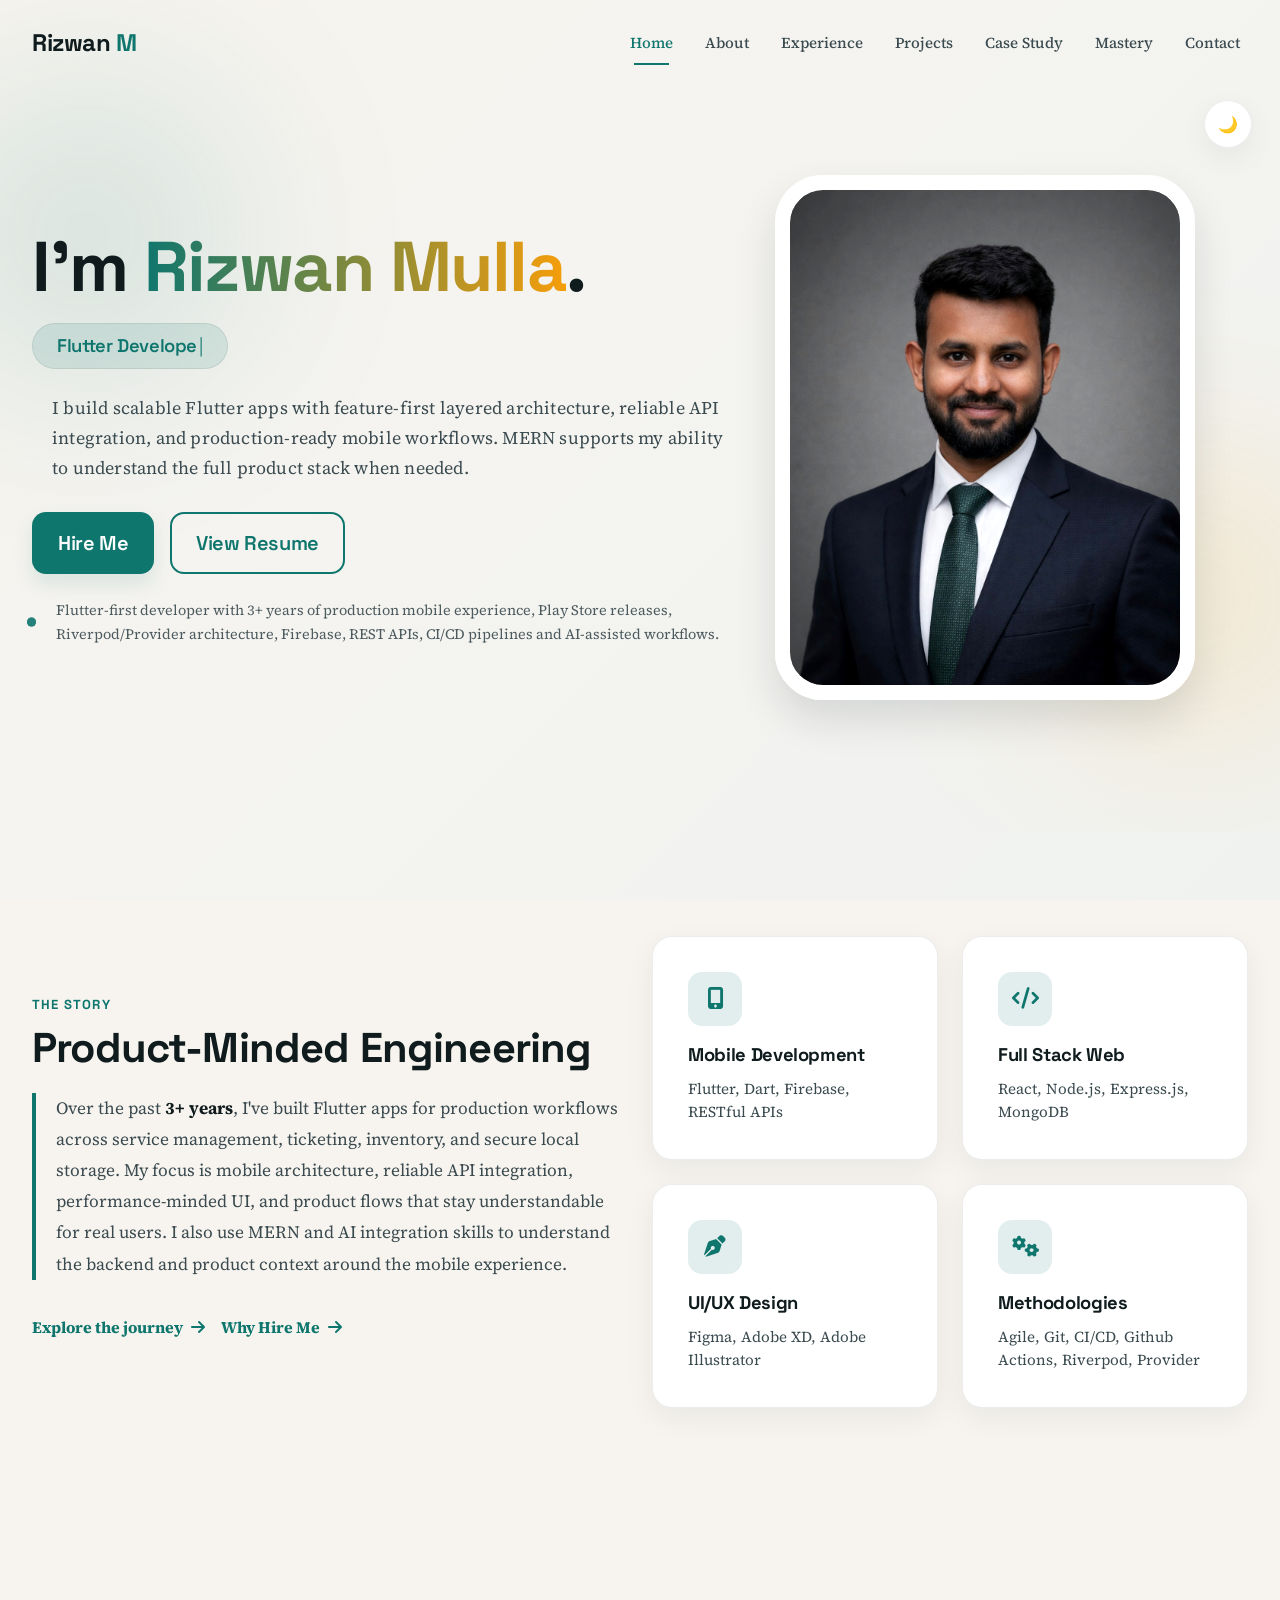
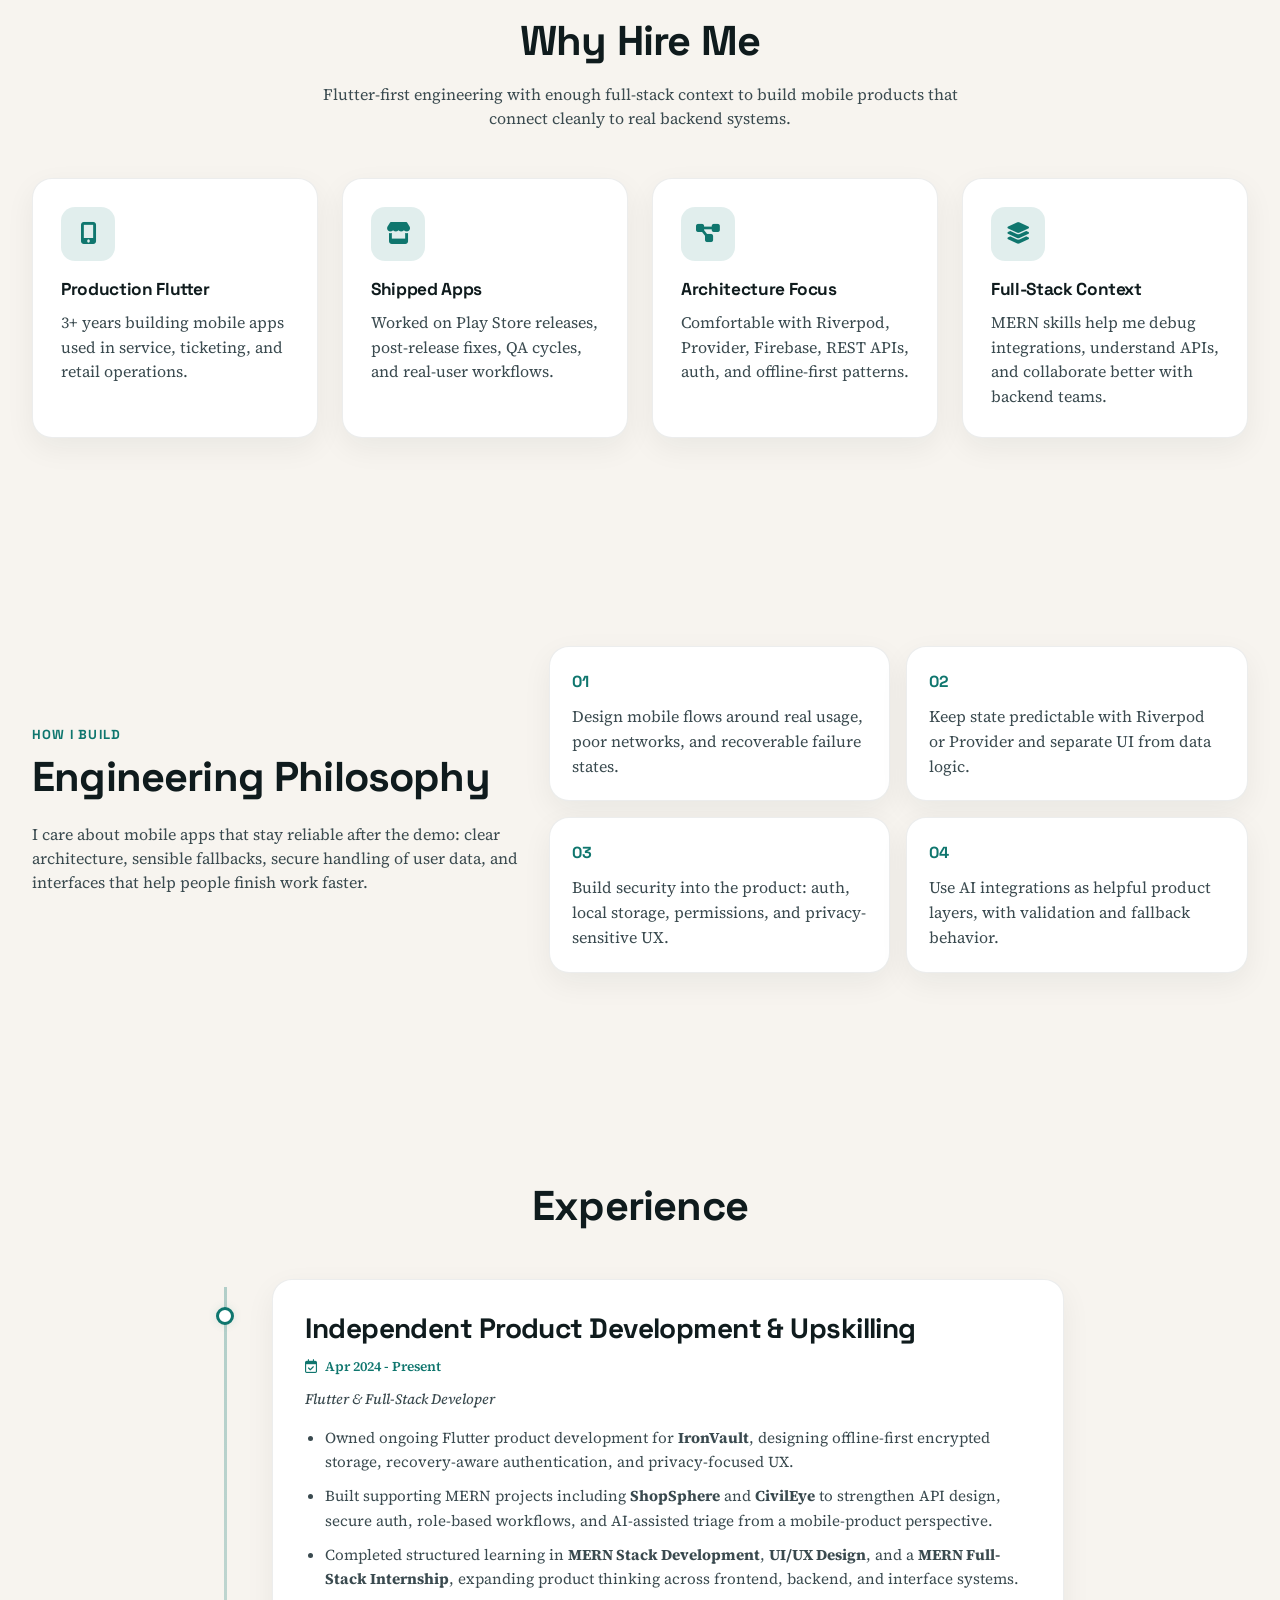
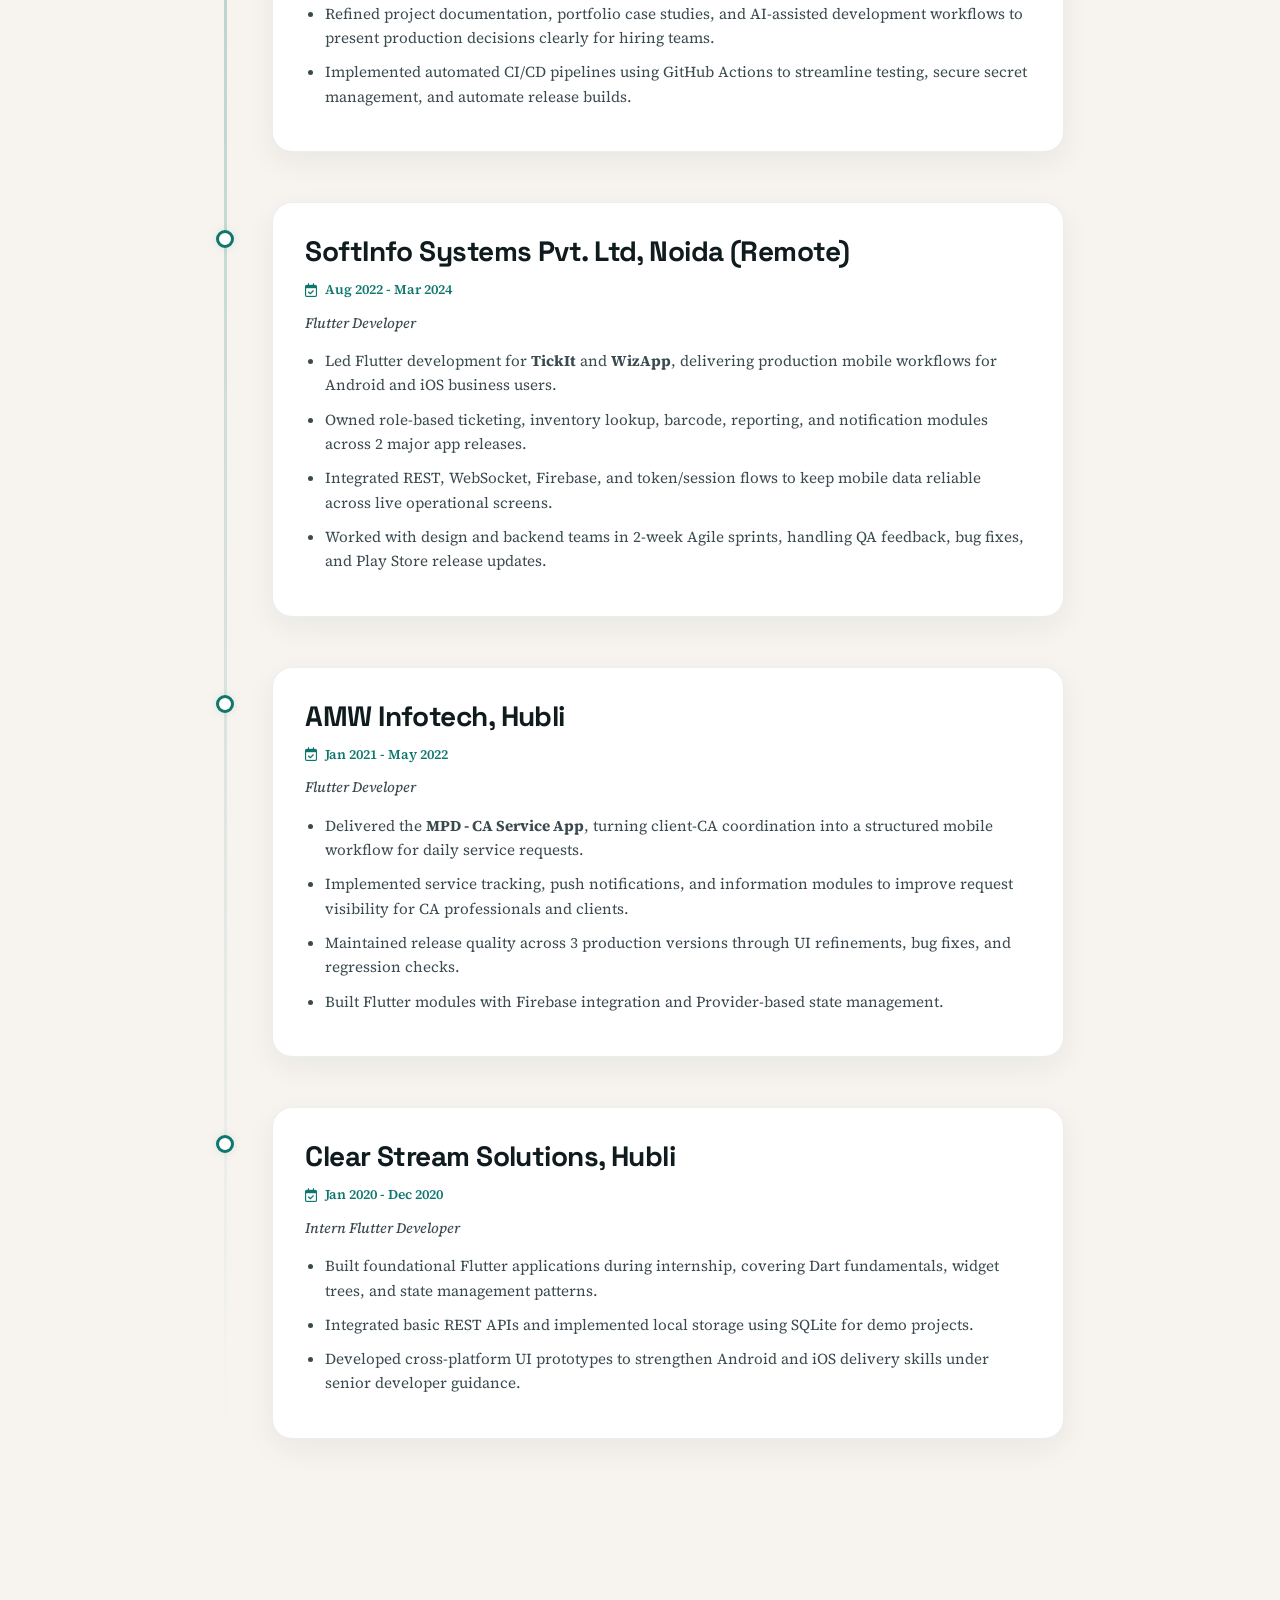
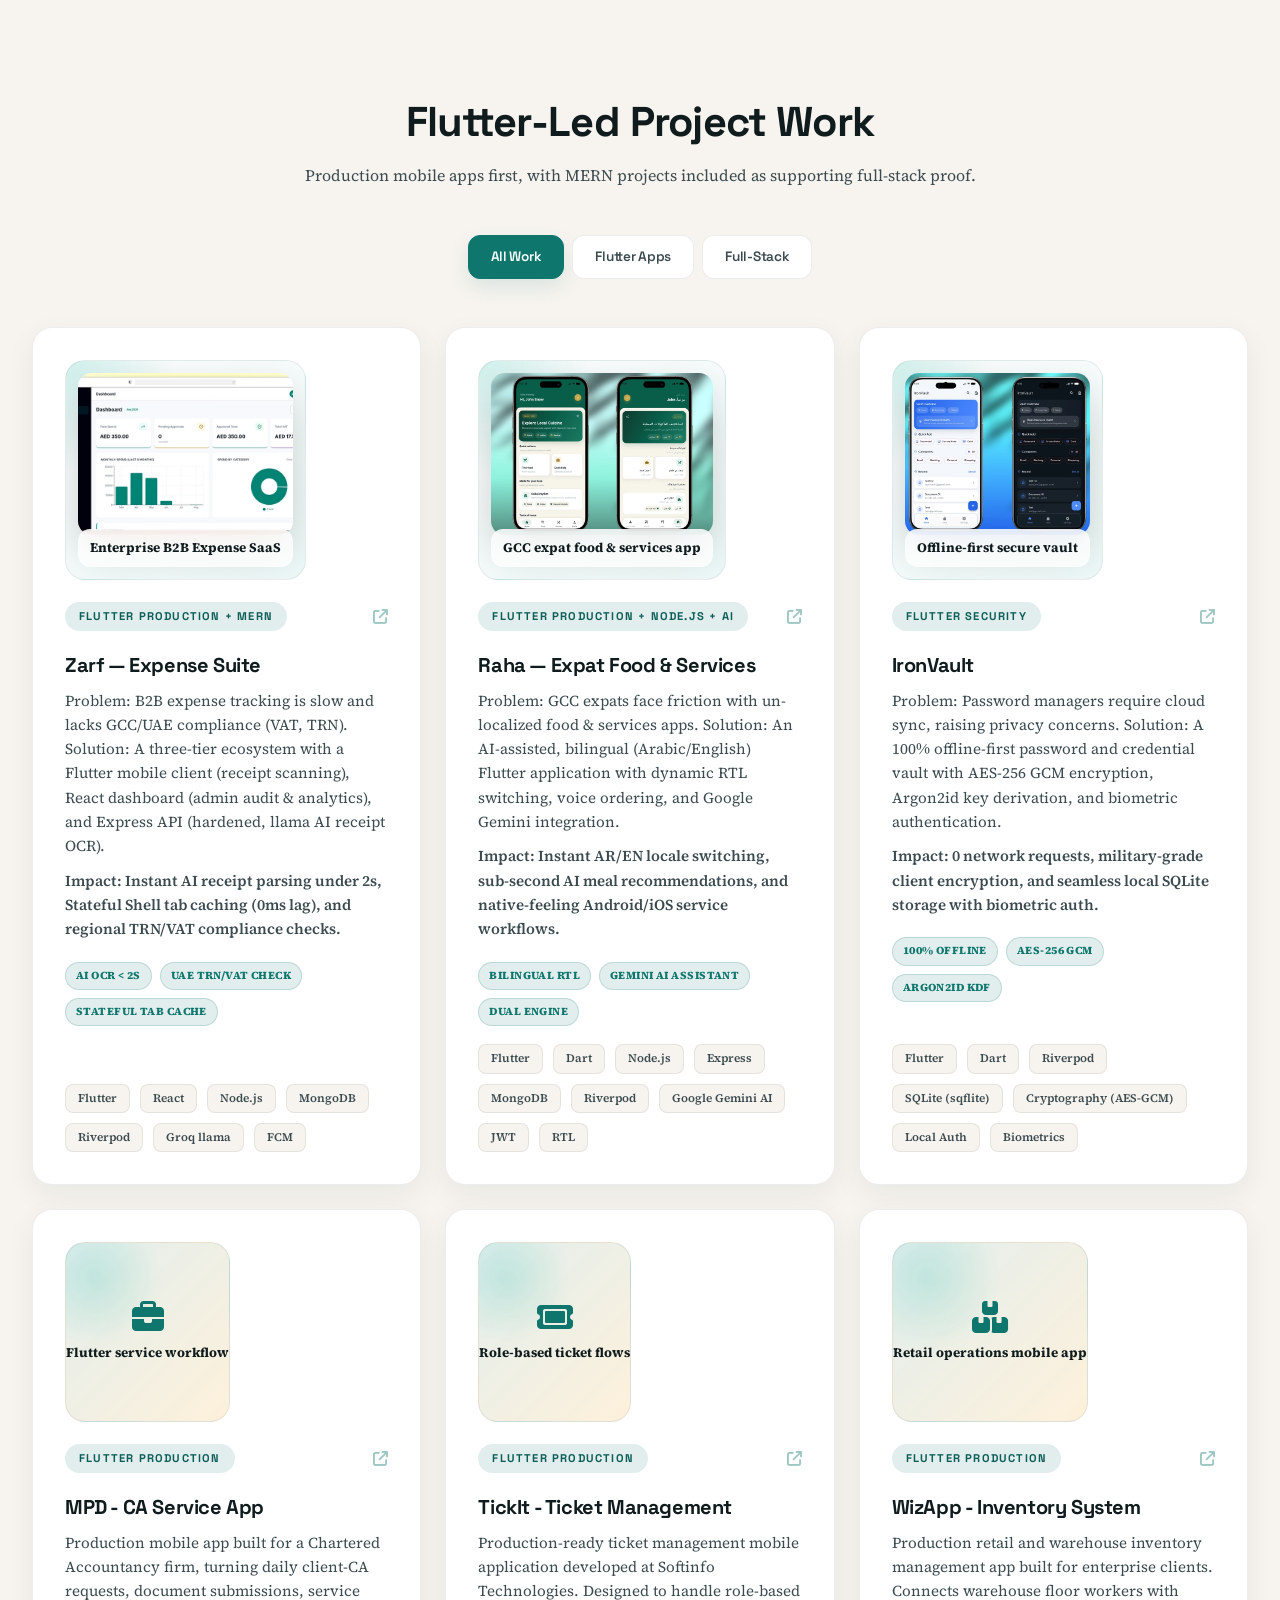
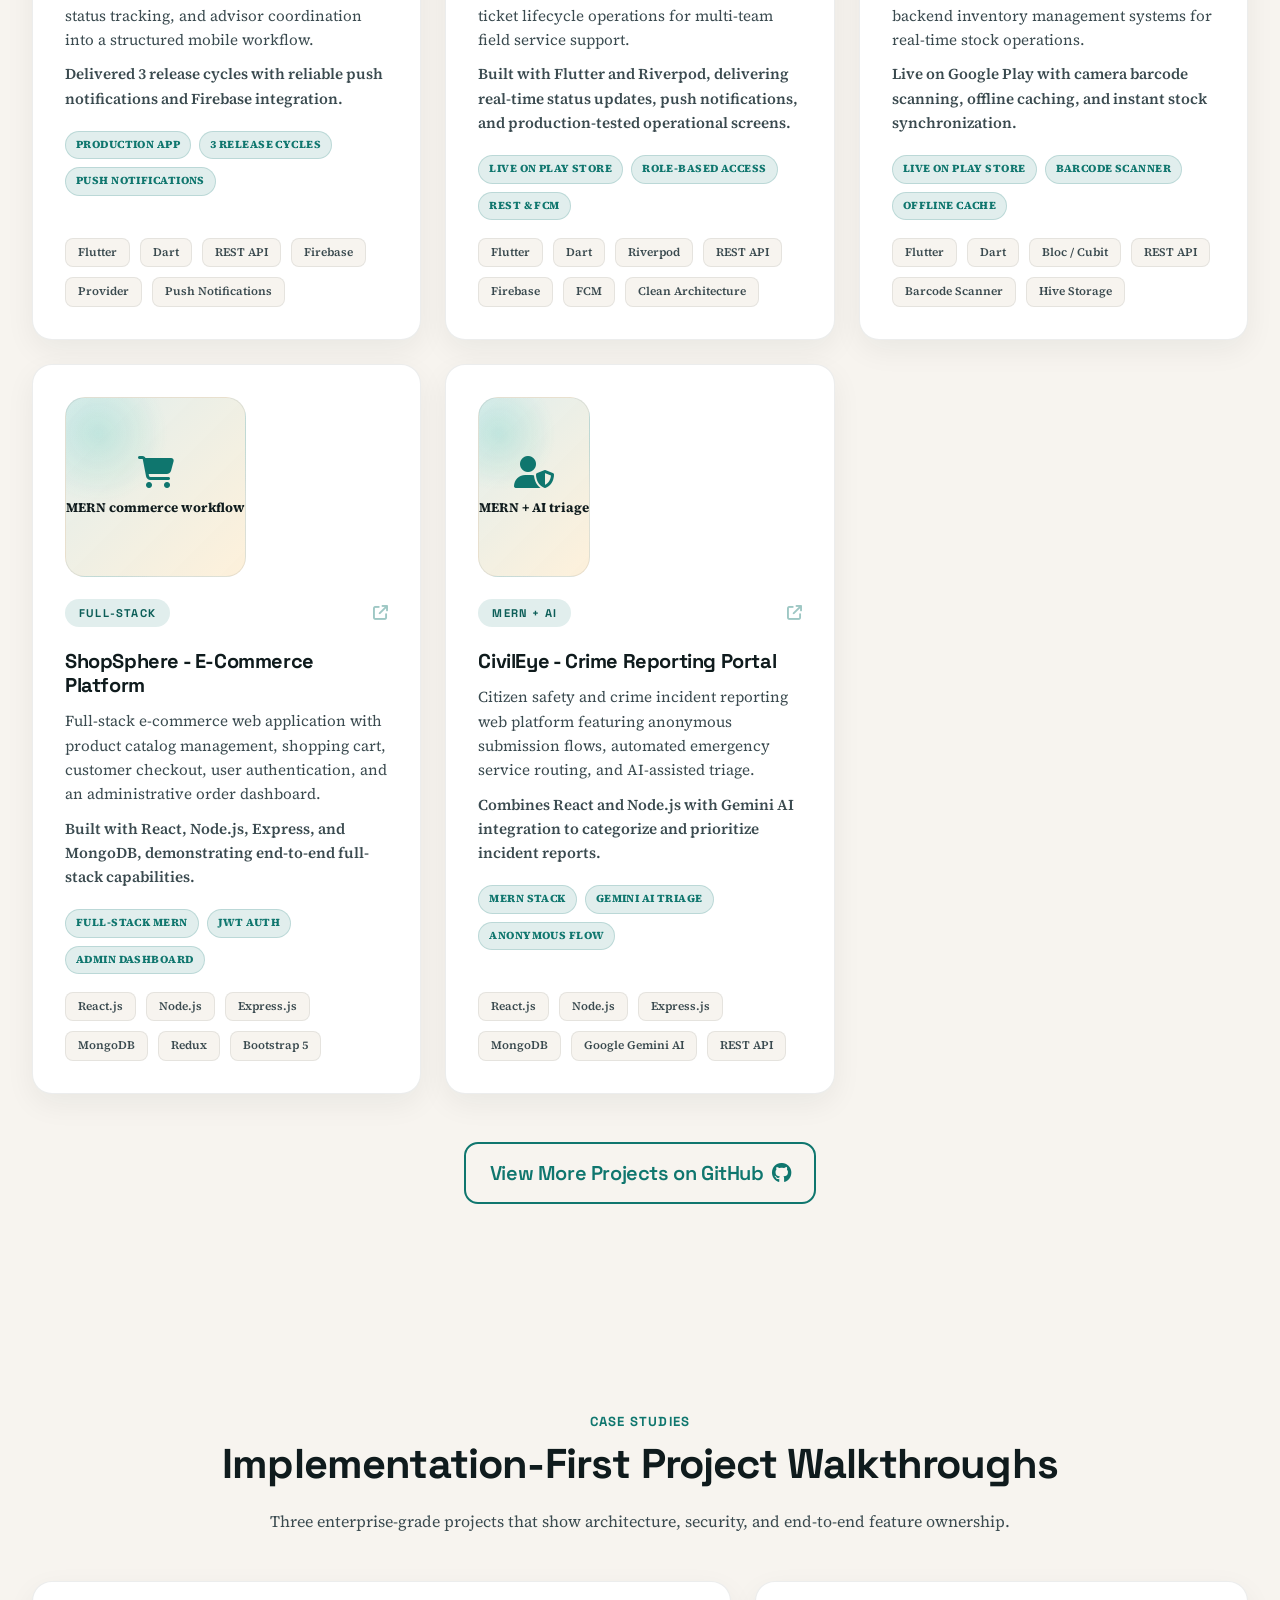
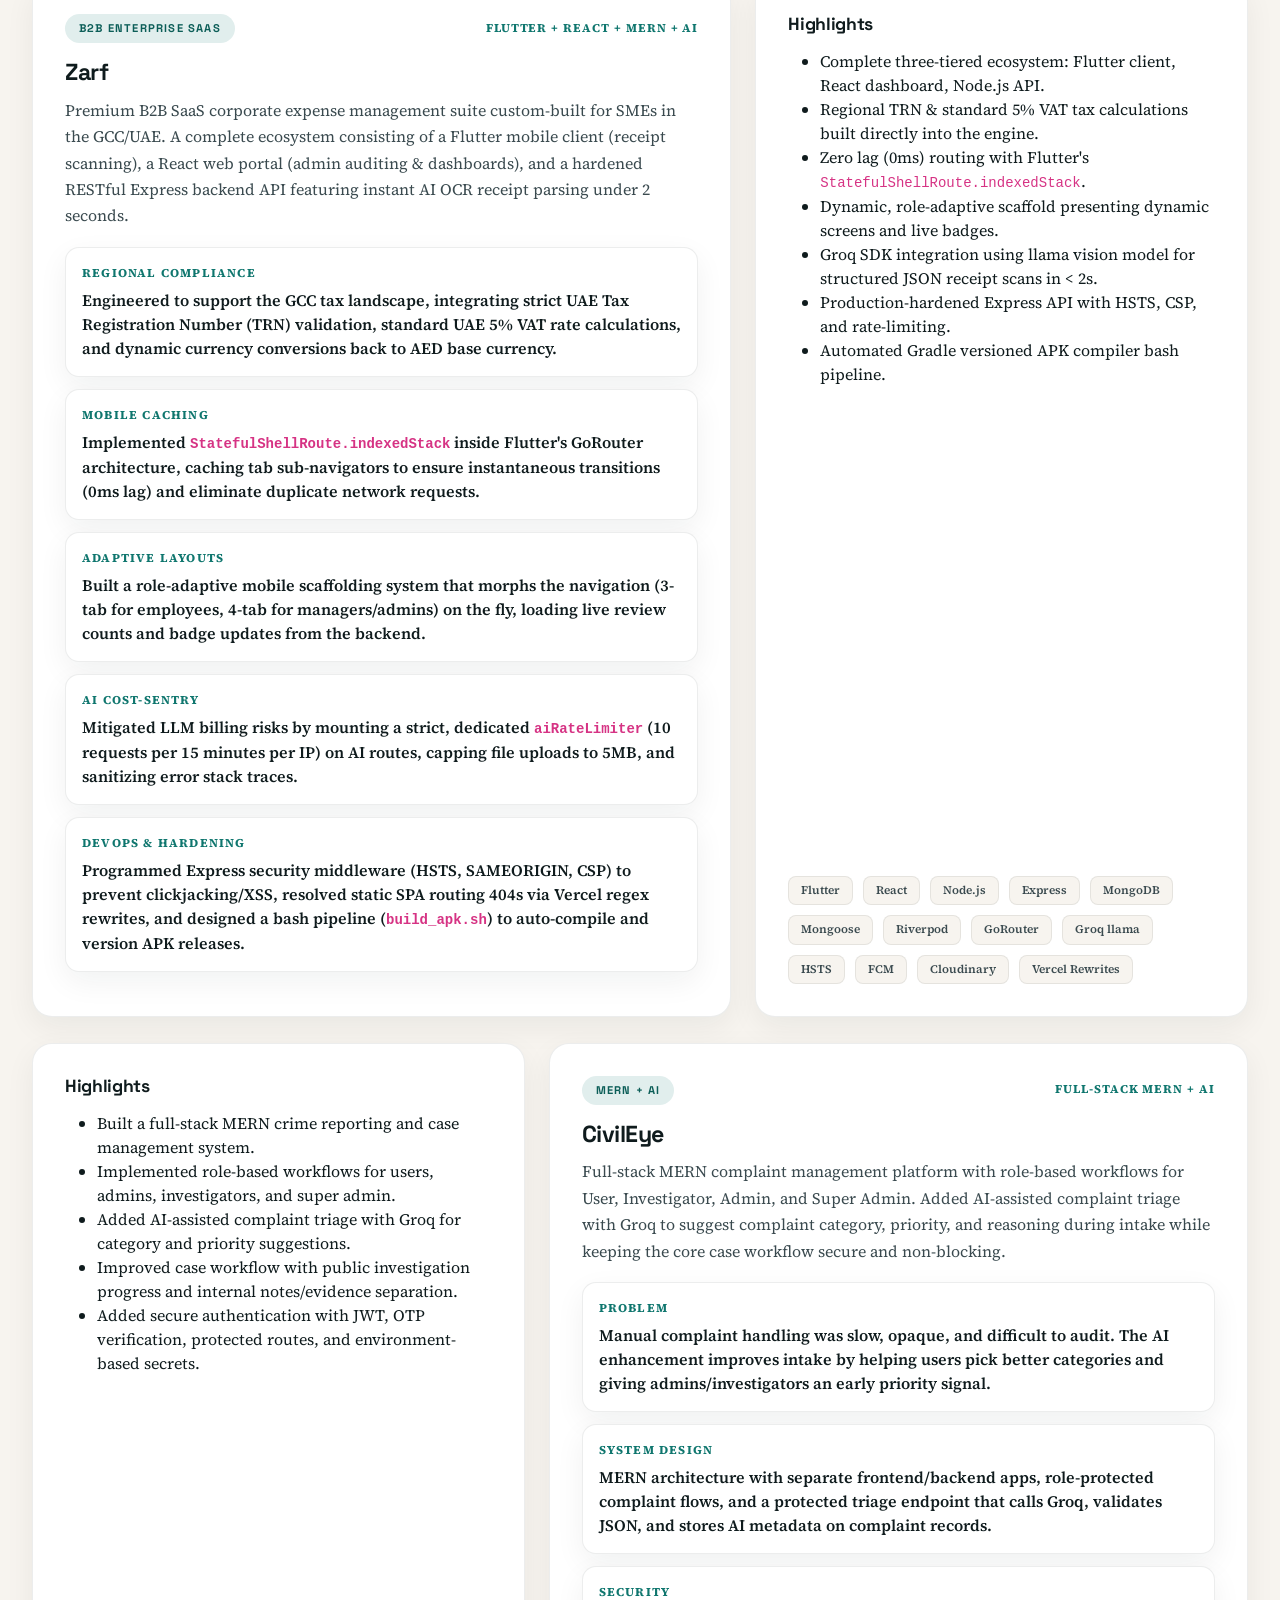
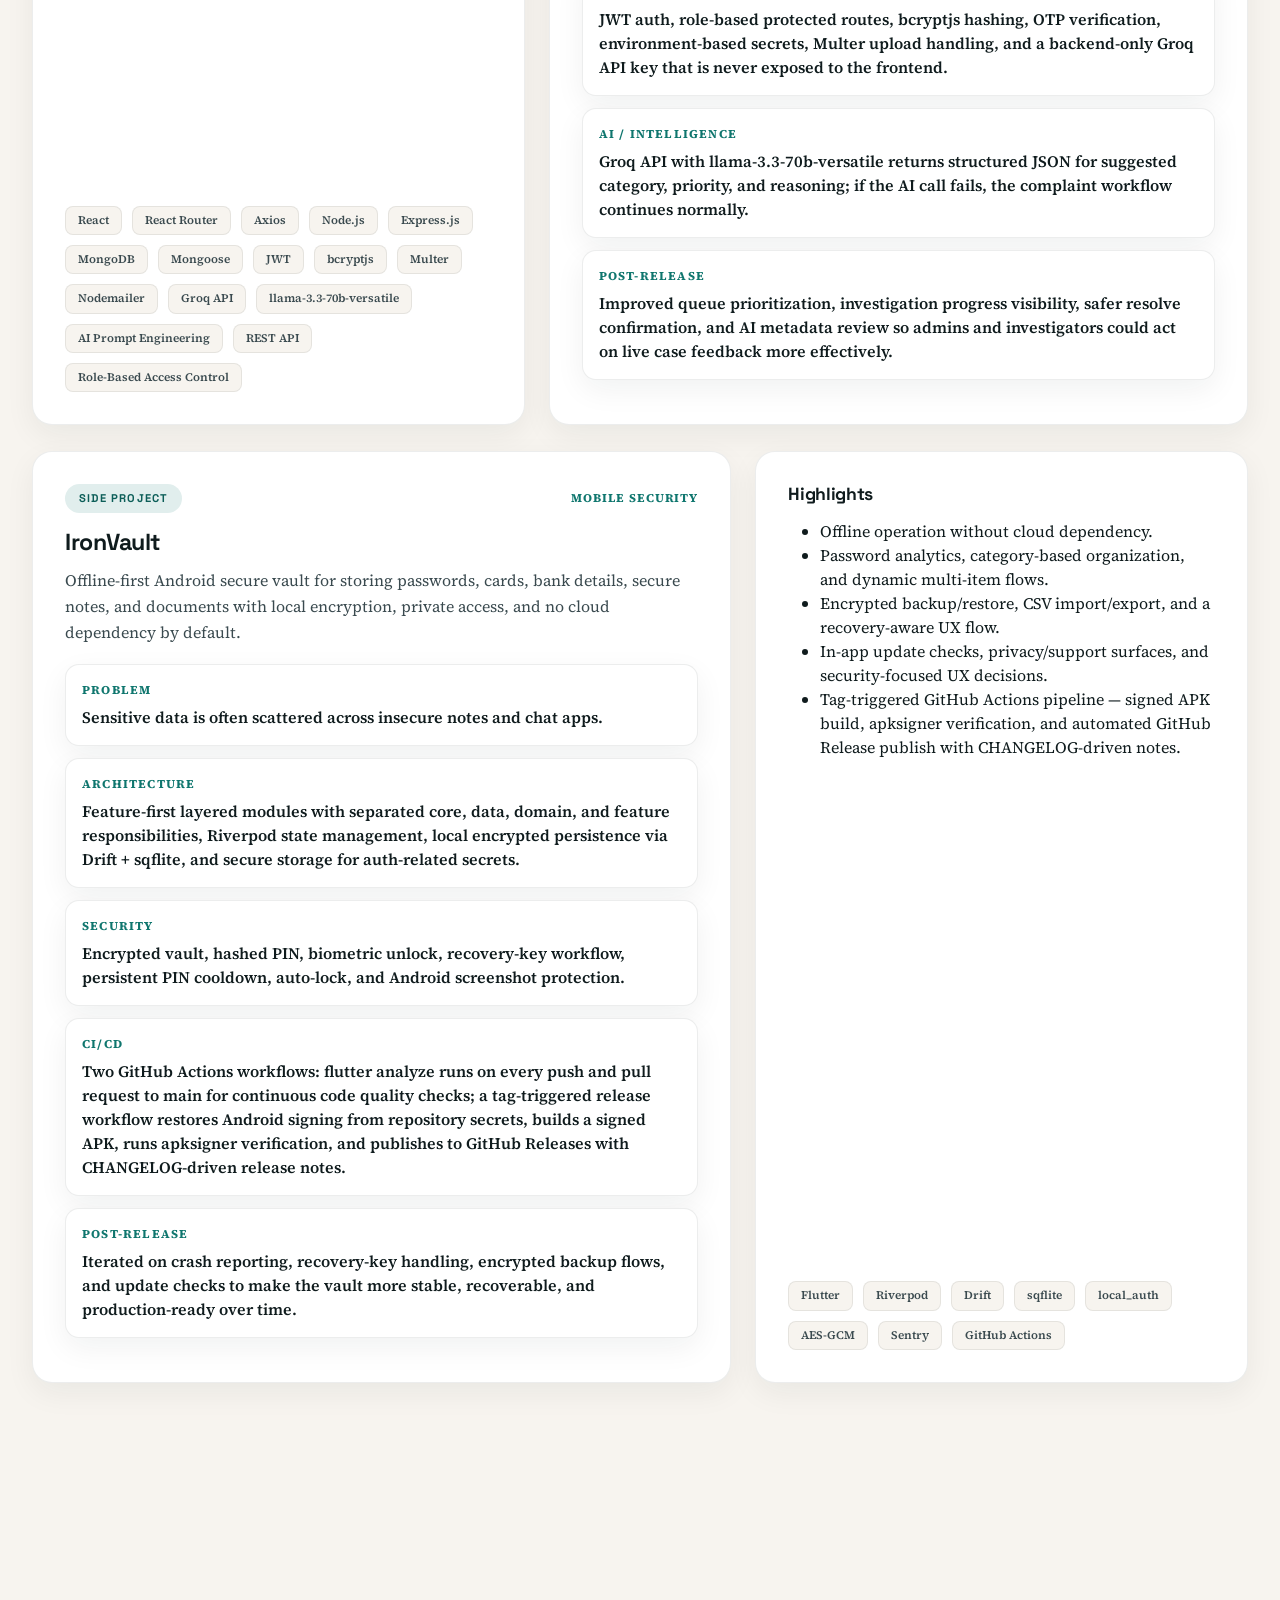
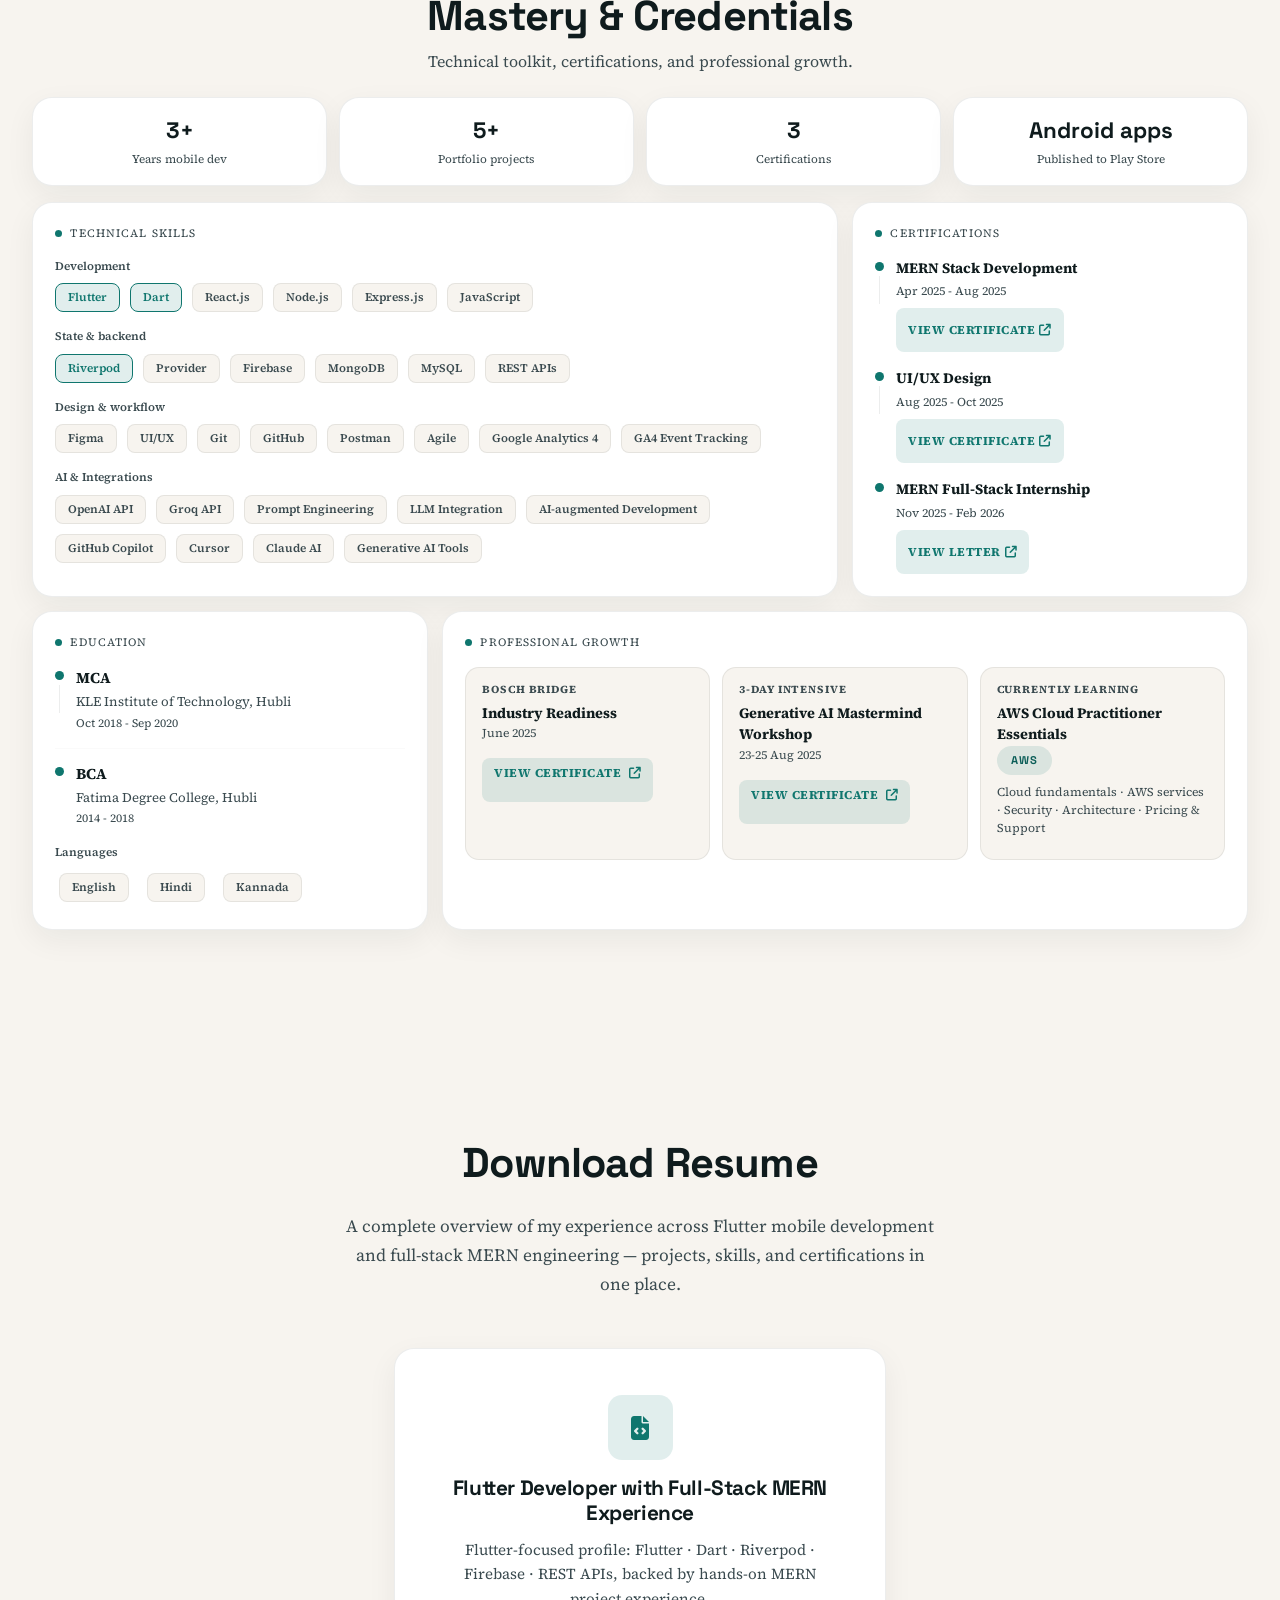
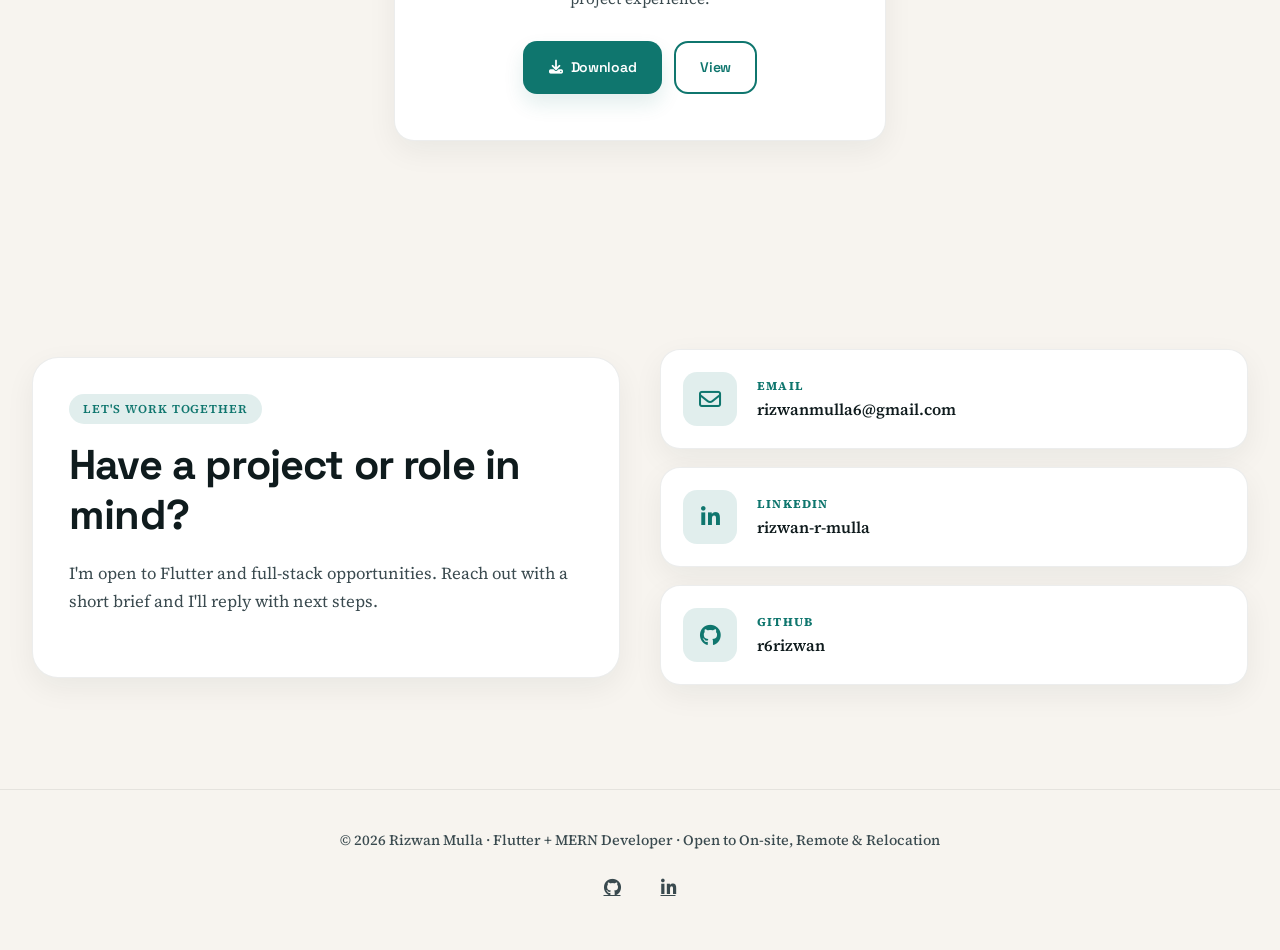
==== commit 788ab024: "Refactor styles, add project data & dynamic projects Rework stylesheet and project delivery: reorgan" ====
--- a/index.html
+++ b/index.html
@@ -22,6 +22,29 @@
     <meta name="author" content="Rizwan Mulla" />
     <meta name="google-site-verification" content="QiJ3Hv0RSRQozFqdBAcrGMvSE7XbrBFjbAaHaSGWdZM" />
     <link rel="canonical" href="https://rizwan-mulla-portfolio.vercel.app/" />
+    <link rel="icon" href="assets/favicon.ico">
+    <link rel="apple-touch-icon" href="assets/apple-touch-icon.png">
+
+    <title>Rizwan Mulla | Portfolio</title>
+
+    <!-- Preconnect and DNS Prefetch for External CDN Dependencies -->
+    <link rel="preconnect" href="https://fonts.googleapis.com">
+    <link rel="preconnect" href="https://fonts.gstatic.com" crossorigin>
+    <link rel="preconnect" href="https://cdn.jsdelivr.net" crossorigin>
+    <link rel="preconnect" href="https://cdnjs.cloudflare.com" crossorigin>
+    <link rel="dns-prefetch" href="https://www.googletagmanager.com">
+
+    <!-- Typography (display=swap to prevent FOIT) -->
+    <link
+        href="https://fonts.googleapis.com/css2?family=Space+Grotesk:wght@400;500;600;700&family=Source+Serif+4:opsz,wght@8..60,400;8..60,600&display=swap"
+        rel="stylesheet">
+
+    <!-- Core Stylesheets -->
+    <link href="https://cdn.jsdelivr.net/npm/bootstrap@5.3.2/dist/css/bootstrap.min.css" rel="stylesheet" />
+    <link rel="stylesheet" href="https://cdnjs.cloudflare.com/ajax/libs/font-awesome/6.4.0/css/all.min.css">
+    <link rel="stylesheet" href="css/style.css" />
+
+    <!-- Google Analytics (Non-blocking async telemetry) -->
     <script async src="https://www.googletagmanager.com/gtag/js?id=G-X6GG7737ZS"></script>
     <script>
         window.dataLayer = window.dataLayer || [];
@@ -29,19 +52,20 @@
         gtag('js', new Date());
         gtag('config', 'G-X6GG7737ZS');
     </script>
-    <link rel="icon" href="assets/favicon.ico">
-    <link rel="apple-touch-icon" href="assets/apple-touch-icon.png">
-
-    <title>Rizwan Mulla | Portfolio</title>
-
-    <link rel="preconnect" href="https://fonts.googleapis.com">
-    <link rel="preconnect" href="https://fonts.gstatic.com" crossorigin>
-    <link
-        href="https://fonts.googleapis.com/css2?family=Space+Grotesk:wght@400;500;600;700&family=Source+Serif+4:opsz,wght@8..60,400;8..60,600&display=swap"
-        rel="stylesheet">
-    <link href="https://cdn.jsdelivr.net/npm/bootstrap@5.3.2/dist/css/bootstrap.min.css" rel="stylesheet" />
-    <link rel="stylesheet" href="https://cdnjs.cloudflare.com/ajax/libs/font-awesome/6.4.0/css/all.min.css">
-    <link rel="stylesheet" href="css/style.css" />
+
+    <!-- Theme Initialization (Pre-render FOUC prevention) -->
+    <script>
+        (function () {
+            try {
+                var saved = localStorage.getItem('theme');
+                if (saved === 'dark' || (!saved && window.matchMedia('(prefers-color-scheme: dark)').matches)) {
+                    document.documentElement.setAttribute('data-theme', 'dark');
+                } else {
+                    document.documentElement.setAttribute('data-theme', 'light');
+                }
+            } catch (e) { }
+        })();
+    </script>
 </head>
 
 <body data-theme="light">
@@ -414,268 +438,20 @@
                     </div>
                 </div>
 
-                <div class="row g-4" id="projectGrid">
-
-                    <div class="col-md-6 col-lg-4 project-item reveal" data-category="flutter fullstack production">
-                        <button type="button" class="portfolio-card project-card-custom" data-bs-toggle="modal"
-                            data-bs-target="#zarfModal">
-                            <div class="project-proof project-proof--image project-proof--web">
-                                <picture>
-                                    <source srcset="documents/screenshots/zarf/Admin_dashboard.webp" type="image/webp">
-                                    <img src="documents/screenshots/zarf/Admin_dashboard.jpeg"
-                                        alt="Zarf expense dashboard preview" width="1480" height="795" loading="lazy"
-                                        decoding="async">
-                                </picture>
-                                <span>Enterprise B2B Expense SaaS</span>
-                            </div>
-                            <div class="project-content">
-                                <div class="project-top">
-                                    <span class="badge-cat">Flutter Production + MERN</span>
-                                    <i class="fa-solid fa-arrow-up-right-from-square" aria-hidden="true"></i>
-                                </div>
-                                <h3>Zarf — Expense Suite</h3>
-                                <p>Problem: B2B expense tracking is slow and lacks GCC/UAE compliance (VAT, TRN).
-                                    Solution:
-                                    A three-tier ecosystem with a Flutter mobile client (receipt scanning), React
-                                    dashboard
-                                    (admin audit & analytics), and Express API (hardened, llama AI receipt OCR).</p>
-                                <p class="project-impact">Impact: Instant AI receipt parsing under 2s, Stateful Shell
-                                    tab
-                                    caching (0ms lag), and regional TRN/VAT compliance checks.</p>
-                                <div class="project-metrics">
-                                    <span>AI OCR &lt; 2s</span><span>UAE TRN/VAT Check</span><span>Stateful Tab
-                                        Cache</span>
-                                </div>
-                                <div class="project-tags-container">
-                                    <span>Flutter</span><span>React</span><span>Node.js</span><span>MongoDB</span><span>Riverpod</span><span>Groq
-                                        llama</span><span>FCM</span>
-                                </div>
-                            </div>
-                        </button>
-                    </div>
-
-                    <div class="col-md-6 col-lg-4 project-item reveal" data-category="flutter fullstack production">
-                        <button type="button" class="portfolio-card project-card-custom" data-bs-toggle="modal"
-                            data-bs-target="#rahaModal">
-                            <div class="project-proof project-proof--image">
-                                <picture>
-                                    <source srcset="documents/screenshots/raha/raha_Home_EN_AR.webp" type="image/webp">
-                                    <img src="documents/screenshots/raha/raha_Home_EN_AR.jpeg"
-                                        alt="Raha bilingual mobile app preview" width="1920" height="1280"
-                                        loading="lazy" decoding="async">
-                                </picture>
-                                <span>GCC expat food & services app</span>
-                            </div>
-                            <div class="project-content">
-                                <div class="project-top">
-                                    <span class="badge-cat">Flutter Production + Node.js + AI</span>
-                                    <i class="fa-solid fa-arrow-up-right-from-square" aria-hidden="true"></i>
-                                </div>
-                                <h3>Raha — Expat Food & Services</h3>
-                                <p>Problem: expats in the Gulf struggle to find home-cuisine food and trustworthy home
-                                    services in an unfamiliar city. Solution: a Flutter app with a Node.js/MongoDB
-                                    backend
-                                    that personalises food and service recommendations using Gemini AI, based on
-                                    nationality, city, and interests, with full Arabic and RTL support built in.</p>
-                                <p class="project-impact">Impact: live Google Places food sync across 4 GCC cities, full
-                                    Arabic localization with RTL layout, a backend photo proxy that keeps API keys off
-                                    the
-                                    client, and a GitHub Actions keep-warm workflow solving Render cold-start latency.
-                                </p>
-                                <div class="project-metrics">
-                                    <span>4 GCC cities</span><span>9 cuisines</span><span>Arabic +
-                                        RTL</span><span>Gemini
-                                        2.0 Flash AI</span>
-                                </div>
-                                <div class="project-tags-container">
-                                    <span>Flutter</span><span>Riverpod</span><span>Node.js</span><span>MongoDB</span><span>Firebase
-                                        Auth</span><span>Gemini AI</span><span>Google Places
-                                        API</span><span>Arabic/RTL</span>
-                                </div>
-                            </div>
-                        </button>
-                    </div>
-
-                    <div class="col-md-6 col-lg-4 project-item reveal" data-category="flutter production">
-                        <button type="button" class="portfolio-card project-card-custom" data-bs-toggle="modal"
-                            data-bs-target="#vaultModal">
-                            <div class="project-proof project-proof--image">
-                                <picture>
-                                    <source srcset="documents/screenshots/ironvault/ironvault_dashboard.webp"
-                                        type="image/webp">
-                                    <img src="documents/screenshots/ironvault/ironvault_dashboard.jpeg"
-                                        alt="IronVault secure vault preview" width="1920" height="1280" loading="lazy"
-                                        decoding="async">
-                                </picture>
-                                <span>Offline-first secure vault</span>
-                            </div>
-                            <div class="project-content">
-                                <div class="project-top">
-                                    <span class="badge-cat">Flutter Security</span>
-                                    <i class="fa-solid fa-arrow-up-right-from-square" aria-hidden="true"></i>
-                                </div>
-                                <h3>IronVault</h3>
-                                <p>Problem: sensitive data is often stored in unsafe places. Solution: an offline
-                                    Flutter
-                                    vault with local encryption, recovery flows, and no cloud dependency.</p>
-                                <p class="project-impact">Impact: demonstrates a feature-first layered Flutter
-                                    structure,
-                                    encrypted backups, CSV flows, and lifecycle auto-lock behavior.</p>
-                                <div class="project-metrics">
-                                    <span>5 vault item types</span><span>No cloud dependency</span><span>GitHub Actions
-                                        CI/CD</span>
-                                </div>
-                                <div class="project-tags-container">
-                                    <span>Flutter</span><span>Dart</span><span>Riverpod</span><span>Drift</span><span>sqflite</span><span>GitHub
-                                        Actions</span>
-                                </div>
-                            </div>
-                        </button>
-                    </div>
-
-                    <div class="col-md-6 col-lg-4 project-item reveal" data-category="flutter production">
-                        <button type="button" class="portfolio-card project-card-custom" data-bs-toggle="modal"
-                            data-bs-target="#mpdModal">
-                            <div class="project-proof">
-                                <i class="fa-solid fa-mobile-screen-button" aria-hidden="true"></i>
-                                <span>Flutter service workflow</span>
-                            </div>
-                            <div class="project-content">
-                                <div class="project-top">
-                                    <span class="badge-cat">Flutter Production</span>
-                                    <i class="fa-solid fa-arrow-up-right-from-square" aria-hidden="true"></i>
-                                </div>
-                                <h3>MPD - CA Service App</h3>
-                                <p>Problem: client-CA requests were scattered. Solution: a Flutter service app with
-                                    status
-                                    tracking, Firebase sync, and structured information screens.</p>
-                                <p class="project-impact">Impact: reduced manual coordination across daily CA service
-                                    workflows and supported 3 production versions.</p>
-                                <div class="project-metrics">
-                                    <span>3 production versions</span><span>Play Store</span>
-                                </div>
-                                <div class="project-tags-container">
-                                    <span>Flutter</span><span>Dart</span><span>Firebase</span><span>Provider</span>
-                                </div>
-                            </div>
-                        </button>
-                    </div>
-
-                    <div class="col-md-6 col-lg-4 project-item reveal" data-category="flutter production">
-                        <button type="button" class="portfolio-card project-card-custom" data-bs-toggle="modal"
-                            data-bs-target="#tickitModal">
-                            <div class="project-proof">
-                                <i class="fa-solid fa-ticket" aria-hidden="true"></i>
-                                <span>Role-based ticket flows</span>
-                            </div>
-                            <div class="project-content">
-                                <div class="project-top">
-                                    <span class="badge-cat">Flutter Production</span>
-                                    <i class="fa-solid fa-arrow-up-right-from-square" aria-hidden="true"></i>
-                                </div>
-                                <h3>TickIt - Ticket Management</h3>
-                                <p>Problem: teams needed structured ticket ownership. Solution: a Flutter app for ticket
-                                    lifecycle, role panels, live updates, templates, and notifications.</p>
-                                <p class="project-impact">Impact: improved raise, assign, resolve, reopen, and scheduled
-                                    ticket workflows for organizations.</p>
-                                <div class="project-metrics">
-                                    <span>3 role groups</span><span>Live WebSocket updates</span>
-                                </div>
-                                <div class="project-tags-container">
-                                    <span>Flutter</span><span>Riverpod</span><span>REST
-                                        APIs</span><span>WebSocket</span>
-                                </div>
-                            </div>
-                        </button>
-                    </div>
-
-                    <div class="col-md-6 col-lg-4 project-item reveal" data-category="flutter production">
-                        <button type="button" class="portfolio-card project-card-custom" data-bs-toggle="modal"
-                            data-bs-target="#wizappModal">
-                            <div class="project-proof">
-                                <i class="fa-solid fa-barcode" aria-hidden="true"></i>
-                                <span>Retail operations mobile app</span>
-                            </div>
-                            <div class="project-content">
-                                <div class="project-top">
-                                    <span class="badge-cat">Flutter Production</span>
-                                    <i class="fa-solid fa-arrow-up-right-from-square" aria-hidden="true"></i>
-                                </div>
-                                <h3>WizApp - Inventory System</h3>
-                                <p>Problem: retail teams needed faster stock visibility. Solution: a Flutter app for
-                                    article
-                                    lookup, barcode scanning, sales KPIs, and product image workflows.</p>
-                                <p class="project-impact">Impact: improved stock lookup, sales reporting, and
-                                    barcode-based
-                                    product handling for internal teams.</p>
-                                <div class="project-metrics">
-                                    <span>4 KPI ranges</span><span>Barcode + image flow</span>
-                                </div>
-                                <div class="project-tags-container">
-                                    <span>Flutter</span><span>Riverpod</span><span>REST
-                                        APIs</span><span>SharedPreferences</span>
-                                </div>
-                            </div>
-                        </button>
-                    </div>
-
-                    <div class="col-md-6 col-lg-4 project-item reveal" data-category="fullstack">
-                        <button type="button" class="portfolio-card project-card-custom" data-bs-toggle="modal"
-                            data-bs-target="#ecomModal">
-                            <div class="project-proof project-proof--web">
-                                <i class="fa-solid fa-cart-shopping" aria-hidden="true"></i>
-                                <span>MERN commerce workflow</span>
-                            </div>
-                            <div class="project-content">
-                                <div class="project-top">
-                                    <span class="badge-cat">Full-Stack</span>
-                                    <i class="fa-solid fa-arrow-up-right-from-square" aria-hidden="true"></i>
-                                </div>
-                                <h3>ShopSphere - E-Commerce Platform</h3>
-                                <p>Problem: commerce operations needed multiple roles. Solution: a MERN platform for
-                                    customer, admin, and super-admin workflows.</p>
-                                <p class="project-impact">Impact: delivered storefront, cart, checkout, catalog, and
-                                    order
-                                    management in one system.</p>
-                                <div class="project-metrics">
-                                    <span>3 user roles</span><span>Razorpay checkout</span>
-                                </div>
-                                <div class="project-tags-container">
-                                    <span>React</span><span>Node.js</span><span>Express.js</span><span>MySQL</span>
-                                </div>
-                            </div>
-                        </button>
-                    </div>
-
-                    <div class="col-md-6 col-lg-4 project-item reveal" data-category="fullstack">
-                        <button type="button" class="portfolio-card project-card-custom" data-bs-toggle="modal"
-                            data-bs-target="#crimeReportingModal">
-                            <div class="project-proof project-proof--web">
-                                <i class="fa-solid fa-brain" aria-hidden="true"></i>
-                                <span>MERN + AI triage</span>
-                            </div>
-                            <div class="project-content">
-                                <div class="project-top">
-                                    <span class="badge-cat">MERN + AI</span>
-                                    <i class="fa-solid fa-arrow-up-right-from-square" aria-hidden="true"></i>
-                                </div>
-                                <h3>CivilEye - Crime Reporting Portal</h3>
-                                <p>Problem: complaint intake can be slow and inconsistent. Solution: a role-based MERN
-                                    portal with Groq-powered category, priority, and reasoning suggestions.</p>
-                                <p class="project-impact">Impact: improved complaint intake and urgent-case
-                                    prioritization
-                                    while keeping AI non-blocking.</p>
-                                <div class="project-metrics">
-                                    <span>4 role workflows</span><span>AI triage endpoint</span>
-                                </div>
-                                <div class="project-tags-container">
-                                    <span>React</span><span>MongoDB</span><span>Node.js</span><span>Express.js</span>
-                                    <span>Groq API</span>
-                                </div>
-                            </div>
-                        </button>
-                    </div>
-                </div>
+                <div class="row g-3 g-md-4" id="projectGrid">
+                    <!-- Dynamic project cards rendered from js/projects-data.js -->
+                </div>
+
+                <!-- Mobile View All / Show Less Control (Rendered on mobile when matching items > 4) -->
+                <div class="text-center mt-4 d-md-none" id="mobileProjectsToggleWrapper" style="display: none;">
+                    <button type="button" class="btn btn-outline-custom projects-toggle-btn px-4 py-2"
+                        id="mobileProjectsToggleBtn" aria-expanded="false" aria-controls="projectGrid"
+                        onclick="toggleMobileProjects()">
+                        <span id="mobileProjectsToggleText">View All Projects</span>
+                        <i class="fa-solid fa-chevron-down ms-2" id="mobileProjectsToggleIcon" aria-hidden="true"></i>
+                    </button>
+                </div>
+
                 <div class="text-center mt-5 reveal">
                     <a href="https://github.com/r6rizwan" target="_blank" rel="noopener"
                         class="btn btn-outline-custom btn-lg px-4">
@@ -685,769 +461,8 @@
             </div>
         </section>
 
-        <!-- TickIt Modal -->
-        <div class="modal fade" id="tickitModal" tabindex="-1" aria-labelledby="tickitModalLabel" aria-hidden="true">
-            <div class="modal-dialog modal-dialog-centered modal-xl-custom">
-                <div class="modal-content border-0 shadow-lg">
-                    <div class="modal-header border-0 pb-0">
-                        <h2 class="fw-800 text-primary mb-0 modal-title" id="tickitModalLabel">TickIt</h4>
-                    </div>
-
-                    <div class="modal-body pt-3">
-                        <div class="row gy-4">
-                            <div class="col-lg-7">
-                                <p class="about-description mb-4">
-                                    <strong>TickIt</strong> is a Flutter mobile ticket-management app for organizations,
-                                    built on a Riverpod-based state architecture. It supports role-based UI for admins,
-                                    managers, and users/agents, with REST and WebSocket integration for live tickets,
-                                    dashboards, templates, notifications, and organization workflows.
-                                </p>
-
-                                <h3 class="fw-700 mb-3 text-uppercase small letter-spacing-1">
-                                    <i class="fa-solid fa-list-check text-primary me-2" aria-hidden="true"></i>Key
-                                    Features
-                                    </h6>
-                                    <ul class="modal-list mb-0">
-                                        <li>Ticket lifecycle: raise, assign, resolve, reopen, and track ticket status
-                                        </li>
-                                        <li>Role-based UI with AdminPanel, ManagerPanel, Home, Tickets, Settings, and
-                                            Notifications</li>
-                                        <li>Tasks, scheduled tickets, departments, people/users, and ticket templates
-                                        </li>
-                                        <li>Dashboard analytics, filters, notifications, feedback, and messenger/email
-                                            templates
-                                        </li>
-                                        <li>REST + WebSocket endpoints for live tickets and bulk user upload workflows
-                                        </li>
-                                        <li>Push notifications, permission handling, file/media support, and token
-                                            refresh flow
-                                        </li>
-                                    </ul>
-                            </div>
-
-                            <div class="col-lg-5">
-                                <div class="mb-4">
-                                    <h3 class="fw-700 mb-2 text-uppercase small letter-spacing-1">
-                                        <i class="fa-solid fa-layer-group text-primary me-2" aria-hidden="true"></i>Tech
-                                        Stack
-                                        </h6>
-                                        <div class="project-tags-container">
-                                            <span>Flutter</span><span>Dart</span><span>Riverpod</span><span>REST
-                                                APIs</span><span>WebSocket</span><span>Firebase
-                                                Messaging</span><span>SharedPreferences</span><span>Token Auth</span>
-                                        </div>
-                                </div>
-
-                                <div>
-                                    <h3 class="fw-700 mb-2 text-uppercase small letter-spacing-1">
-                                        <i class="fa-solid fa-user-gear text-primary me-2" aria-hidden="true"></i>My
-                                        Role
-                                        </h6>
-                                        <p class="small text-secondary mb-0">
-                                            Worked on Flutter feature delivery, Riverpod state providers,
-                                            ticket/dashboard
-                                            flows,
-                                            REST and WebSocket integration, authentication/session persistence, Firebase
-                                            Messaging notifications, permissions, and file/media handling across Android
-                                            and iOS
-                                            targets.
-                                        </p>
-                                </div>
-                            </div>
-                        </div>
-                    </div>
-
-                    <div class="modal-footer border-0">
-                        <a href="https://play.google.com/store/apps/details?id=com.softinfo.tickit" target="_blank"
-                            rel="noopener" class="btn btn-primary-custom btn-sm px-4">
-                            View on Play Store
-                        </a>
-                        <button type="button" class="btn btn-outline-custom btn-sm px-4"
-                            data-bs-dismiss="modal">Close</button>
-                    </div>
-                </div>
-            </div>
-        </div>
-
-        <!-- WizApp Modal -->
-        <div class="modal fade" id="wizappModal" tabindex="-1" aria-labelledby="wizappModalLabel" aria-hidden="true">
-            <div class="modal-dialog modal-dialog-centered modal-xl-custom">
-                <div class="modal-content border-0 shadow-lg">
-                    <div class="modal-header border-0 pb-0">
-                        <h2 class="fw-800 text-primary mb-0 modal-title" id="wizappModalLabel">WizApp</h4>
-                    </div>
-
-                    <div class="modal-body pt-3">
-                        <div class="row gy-4">
-                            <div class="col-lg-7">
-                                <p class="about-description mb-4">
-                                    <strong>WizApp</strong> is a Riverpod-based Flutter mobile app for internal retail
-                                    operations against WizApp backend APIs. It supports a two-step login flow, dynamic
-                                    API
-                                    endpoints from mirror service lookup, token validation/refresh, article lookup,
-                                    sales
-                                    reporting, barcode scanning, and product image capture/upload workflows.
-                                </p>
-
-                                <h3 class="fw-700 mb-3 text-uppercase small letter-spacing-1">
-                                    <i class="fa-solid fa-boxes-stacked text-primary me-2" aria-hidden="true"></i>Core
-                                    Features
-                                    </h6>
-                                    <ul class="modal-list mb-0">
-                                        <li>Two-step login: admin email mirror lookup, then username/password/location
-                                            login
-                                        </li>
-                                        <li>Token/session persistence, launch validation, and access-token refresh
-                                            handling</li>
-                                        <li>Article search, barcode scanning, article details, and color/location stock
-                                            distribution</li>
-                                        <li>Sales reports with day/WTD/MTD/YTD KPIs, filters, charts, and drilldown
-                                            tables</li>
-                                        <li>Barcode-based product lookup with image capture, crop, and upload flow</li>
-                                        <li>User profile with mirror details and article grouping preferences</li>
-                                    </ul>
-                            </div>
-
-                            <div class="col-lg-5">
-                                <div class="mb-4">
-                                    <h3 class="fw-700 mb-2 text-uppercase small letter-spacing-1">
-                                        <i class="fa-solid fa-code-branch text-primary me-2" aria-hidden="true"></i>Tech
-                                        Stack
-                                        </h6>
-                                        <div class="project-tags-container">
-                                            <span>Flutter</span><span>Riverpod</span><span>http</span><span>IOClient</span><span>REST
-                                                APIs</span><span>SharedPreferences</span><span>FlexColorScheme</span><span>fl_chart</span>
-                                        </div>
-                                </div>
-
-                                <div>
-                                    <h3 class="fw-700 mb-2 text-uppercase small letter-spacing-1">
-                                        <i class="fa-solid fa-microchip text-primary me-2" aria-hidden="true"></i>My
-                                        Role
-                                        </h6>
-                                        <p class="small text-secondary mb-0">
-                                            Built and maintained the Flutter mobile workflows, including Riverpod
-                                            providers,
-                                            authentication/session handling, dynamic API integration, article lookup,
-                                            sales
-                                            reporting UI, barcode scanning, permissions, and product image upload flow.
-                                        </p>
-                                </div>
-                            </div>
-                        </div>
-                    </div>
-
-                    <div class="modal-footer border-0">
-                        <a href="https://play.google.com/store/apps/details?id=com.softinfo.mobile_wizapp"
-                            target="_blank" rel="noopener" class="btn btn-primary-custom btn-sm px-4">
-                            View on Play Store
-                        </a>
-                        <button type="button" class="btn btn-outline-custom btn-sm px-4"
-                            data-bs-dismiss="modal">Close</button>
-                    </div>
-                </div>
-            </div>
-        </div>
-
-        <!-- MPD Modal -->
-        <div class="modal fade" id="mpdModal" tabindex="-1" aria-labelledby="mpdModalLabel" aria-hidden="true">
-            <div class="modal-dialog modal-dialog-centered modal-xl-custom">
-                <div class="modal-content border-0 shadow-lg">
-                    <div class="modal-header border-0 pb-0">
-                        <h2 class="fw-800 text-primary mb-0 modal-title" id="mpdModalLabel">MPD</h4>
-                    </div>
-
-                    <div class="modal-body pt-3">
-                        <div class="row gy-4">
-                            <div class="col-lg-7">
-                                <p class="about-description mb-4">
-                                    <strong>MPD</strong> is a specialized service management platform tailored for
-                                    Chartered Accountants. It streamlines client requests and record-keeping
-                                    into a structured, high-efficiency digital workflow.
-                                </p>
-
-                                <h3 class="fw-700 mb-3 text-uppercase small letter-spacing-1">
-                                    <i class="fa-solid fa-briefcase text-primary me-2" aria-hidden="true"></i>Key
-                                    Features
-                                    </h6>
-                                    <ul class="modal-list mb-0">
-                                        <li>Centralized client request management</li>
-                                        <li>Secure storage for sensitive financial records</li>
-                                        <li>Real-time sync via Firebase Cloud</li>
-                                        <li>Intuitive dashboard for daily CA operations</li>
-                                    </ul>
-                            </div>
-
-                            <div class="col-lg-5">
-                                <div class="mb-4">
-                                    <h3 class="fw-700 mb-2 text-uppercase small letter-spacing-1">
-                                        <i class="fa-solid fa-layer-group text-primary me-2" aria-hidden="true"></i>Tech
-                                        Stack
-                                        </h6>
-                                        <div class="project-tags-container">
-                                            <span>Flutter</span><span>Firebase</span><span>Provider</span><span>Dart</span>
-                                        </div>
-                                </div>
-
-                                <div>
-                                    <h3 class="fw-700 mb-2 text-uppercase small letter-spacing-1">
-                                        <i class="fa-solid fa-user-tie text-primary me-2" aria-hidden="true"></i>My Role
-                                        </h6>
-                                        <p class="small text-secondary mb-0">
-                                            Architected the state management using Provider and integrated Firebase for
-                                            real-time data persistence and secure user authentication.
-                                        </p>
-                                </div>
-                            </div>
-                        </div>
-                    </div>
-
-                    <div class="modal-footer border-0">
-                        <button type="button" class="btn btn-outline-custom btn-sm px-4"
-                            data-bs-dismiss="modal">Close</button>
-                    </div>
-                </div>
-            </div>
-        </div>
-
-        <!-- E-Commerce Modal -->
-        <div class="modal fade" id="ecomModal" tabindex="-1" aria-labelledby="ecomModalLabel" aria-hidden="true">
-            <div class="modal-dialog modal-dialog-centered modal-xl-custom">
-                <div class="modal-content border-0 shadow-lg">
-                    <div class="modal-header border-0 pb-0">
-                        <h2 class="fw-800 text-primary mb-0 modal-title" id="ecomModalLabel">ShopSphere - E-Commerce
-                            Platform</h4>
-                    </div>
-
-                    <div class="modal-body pt-3">
-                        <div class="row gy-4">
-                            <div class="col-lg-7">
-                                <p class="about-description mb-4">
-                                    <strong>ShopSphere</strong> is a full-stack e-commerce platform with role-based
-                                    access
-                                    for <strong>User</strong>, <strong>Admin</strong>, and <strong>Super Admin</strong>.
-                                    It combines customer shopping workflows with admin operations and super-admin
-                                    account
-                                    governance in a single application.
-                                </p>
-
-                                <h3 class="fw-700 mb-3 text-uppercase small letter-spacing-1">
-                                    <i class="fa-solid fa-cart-shopping text-primary me-2" aria-hidden="true"></i>Key
-                                    Features
-                                    </h6>
-                                    <ul class="modal-list mb-0">
-                                        <li>Role-based workflows for User, Admin, and Super Admin</li>
-                                        <li>Product discovery with search, sort, filter, and category navigation</li>
-                                        <li>Guest cart support with post-login cart merge</li>
-                                        <li>Checkout flow with GST, delivery charges, and Razorpay integration</li>
-                                        <li>OTP-based password reset and JWT-protected admin APIs</li>
-                                        <li>Admin catalog/order management and feedback moderation</li>
-                                    </ul>
-                            </div>
-
-                            <div class="col-lg-5">
-                                <div class="mb-4">
-                                    <h3 class="fw-700 mb-2 text-uppercase small letter-spacing-1">
-                                        <i class="fa-solid fa-code text-primary me-2" aria-hidden="true"></i>Tech Stack
-                                        </h6>
-                                        <div class="project-tags-container">
-                                            <span>React</span><span>React
-                                                Router</span><span>Bootstrap</span><span>Axios</span><span>Node.js</span><span>Express.js</span><span>MySQL</span><span>JWT</span><span>bcrypt</span><span>Multer</span><span>Nodemailer</span><span>Razorpay</span>
-                                        </div>
-                                </div>
-
-                                <div>
-                                    <h3 class="fw-700 mb-2 text-uppercase small letter-spacing-1">
-                                        <i class="fa-solid fa-laptop-code text-primary me-2" aria-hidden="true"></i>My
-                                        Role
-                                        </h6>
-                                        <p class="small text-secondary mb-0">
-                                            Implemented end-to-end full-stack flows across frontend, backend, and
-                                            database:
-                                            authentication, catalog APIs, cart/checkout behavior, order lifecycle, and
-                                            role-based admin/super-admin controls.
-                                        </p>
-                                </div>
-                            </div>
-                        </div>
-                    </div>
-
-                    <div class="modal-footer border-0">
-                        <a href="https://github.com/r6rizwan/ShopSphere-Ecommerce-Website" target="_blank"
-                            rel="noopener" class="btn btn-primary-custom btn-sm px-4">
-                            View on GitHub
-                        </a>
-                        <button type="button" class="btn btn-outline-custom btn-sm px-4"
-                            data-bs-dismiss="modal">Close</button>
-                    </div>
-                </div>
-            </div>
-        </div>
-
-        <!-- CivilEye Modal -->
-        <div class="modal fade" id="crimeReportingModal" tabindex="-1" aria-labelledby="crimeReportingModalLabel"
-            aria-hidden="true">
-            <div class="modal-dialog modal-dialog-centered modal-xl-custom">
-                <div class="modal-content border-0 shadow-lg">
-                    <div class="modal-header border-0 pb-0">
-                        <h2 class="fw-800 text-primary mb-0 modal-title" id="crimeReportingModalLabel">CivilEye - Crime
-                            Reporting Portal
-                            </h4>
-                    </div>
-
-                    <div class="modal-body pt-3">
-                        <div class="row gy-4">
-                            <div class="col-lg-7">
-                                <p class="about-description mb-4">
-                                    <strong>CivilEye</strong> is a full-stack MERN crime reporting portal that allows
-                                    users
-                                    to file complaints, track case progress, and interact with a role-based workflow for
-                                    admins and investigators. I added AI-assisted complaint triage using the Groq API to
-                                    suggest complaint category, priority, and reasoning from the user's description. The
-                                    AI
-                                    feature remains non-blocking, so complaints can still be submitted even if AI is
-                                    unavailable, while admins and investigators can use the AI priority signal to review
-                                    urgent cases faster.
-                                </p>
-
-                                <h3 class="fw-700 mb-3 text-uppercase small letter-spacing-1">
-                                    <i class="fa-solid fa-shield-halved text-primary me-2" aria-hidden="true"></i>Core
-                                    Functionality
-                                    </h6>
-                                    <ul class="modal-list mb-0">
-                                        <li>OTP-based user registration, password setup, and secure login</li>
-                                        <li>Role-based dashboards for User, Admin, Investigator, and Super Admin</li>
-                                        <li>Complaint filing, tracking, assignment, investigation, resolution, and
-                                            closure
-                                            workflow</li>
-                                        <li>AI-assisted complaint triage with category prediction, priority suggestion,
-                                            and
-                                            reasoning</li>
-                                        <li>Investigator workspace for public progress updates, internal notes, and
-                                            evidence
-                                            files</li>
-                                        <li>Admin and investigator views with AI-assisted badges, priority chips, and
-                                            case
-                                            status visibility</li>
-                                    </ul>
-                            </div>
-
-                            <div class="col-lg-5">
-                                <div class="mb-4">
-                                    <h3 class="fw-700 mb-2 text-uppercase small letter-spacing-1">
-                                        <i class="fa-solid fa-layer-group text-primary me-2" aria-hidden="true"></i>Tech
-                                        Stack (MERN + AI)
-                                        </h6>
-                                        <div class="project-tags-container">
-                                            <span>React</span><span>React
-                                                Router</span><span>Axios</span><span>Node.js</span><span>Express.js</span><span>MongoDB</span><span>Mongoose</span><span>JWT</span><span>bcryptjs</span><span>Nodemailer</span><span>Multer</span><span>Groq
-                                                API</span><span>llama-3.3-70b-versatile</span><span>AI Prompt
-                                                Engineering</span><span>Role-Based Access Control</span>
-                                        </div>
-                                </div>
-
-                                <div>
-                                    <h3 class="fw-700 mb-2 text-uppercase small letter-spacing-1">
-                                        <i class="fa-solid fa-user-shield text-primary me-2" aria-hidden="true"></i>My
-                                        Role
-                                        </h6>
-                                        <p class="small text-secondary mb-0">
-                                            I designed and implemented the full-stack CivilEye system, including
-                                            role-based
-                                            authentication, complaint filing, case assignment, investigator workflows,
-                                            admin
-                                            management, and secure OTP/password flows. I also integrated AI-assisted
-                                            complaint
-                                            triage using the Groq API, adding backend AI service logic, protected triage
-                                            routes,
-                                            MongoDB fields for AI metadata, and frontend UI for user-facing suggestions
-                                            and
-                                            admin/investigator review.
-                                        </p>
-                                </div>
-                            </div>
-                        </div>
-                    </div>
-
-                    <div class="modal-footer border-0">
-                        <a href="https://github.com/r6rizwan/CivilEye" target="_blank" rel="noopener"
-                            class="btn btn-primary-custom btn-sm px-4">
-                            View on GitHub
-                        </a>
-                        <button type="button" class="btn btn-outline-custom btn-sm px-4"
-                            data-bs-dismiss="modal">Close</button>
-                    </div>
-                </div>
-            </div>
-        </div>
-
-        <!-- Ironvault Modal -->
-        <div class="modal fade" id="vaultModal" tabindex="-1" aria-labelledby="vaultModalLabel" aria-hidden="true">
-            <div class="modal-dialog modal-dialog-centered modal-xl-custom">
-                <div class="modal-content border-0 shadow-lg">
-                    <div class="modal-header border-0 pb-0 justify-content-between align-items-center gap-3">
-                        <h2 class="fw-800 text-primary mb-0 modal-title" id="vaultModalLabel">IronVault</h4>
-                            <button type="button" class="btn btn-outline-custom btn-sm px-3 project-screenshots-btn"
-                                data-gallery="ironvault">
-                                View Screenshots <i class="fa-regular fa-images ms-1" aria-hidden="true"></i>
-                            </button>
-                    </div>
-
-                    <div class="modal-body pt-3">
-                        <div class="row gy-4">
-                            <div class="col-lg-7">
-                                <p class="about-description mb-4">
-                                    <strong>IronVault</strong> is an offline-first, Android-focused secure vault built
-                                    for
-                                    storing passwords, cards, bank details, secure notes, and documents with local
-                                    control,
-                                    private on-device access, and no cloud dependency by default.
-                                </p>
-
-                                <h3 class="fw-700 mb-3 text-uppercase small letter-spacing-1">
-                                    <i class="fa-solid fa-shield-halved text-primary me-2" aria-hidden="true"></i>Core
-                                    Features
-                                    </h6>
-                                    <ul class="modal-list mb-0">
-                                        <li>Offline encrypted vault for passwords, cards, bank details, secure notes,
-                                            and
-                                            documents</li>
-                                        <li>PIN + biometric authentication with auto-lock on background and app-switch
-                                            behavior
-                                        </li>
-                                        <li>Password health insights, search, filtering, categories, and dynamic item
-                                            flows</li>
-                                        <li>Encrypted backup and restore plus CSV password import/export</li>
-                                        <li>Recovery-key workflow with resumable setup, re-auth before reveal, and PIN
-                                            reset
-                                            support</li>
-                                        <li>Sentry-based crash reporting to monitor runtime issues and improve release
-                                            stability</li>
-                                        <li>In-app update checks using GitHub Releases with privacy, issue-reporting,
-                                            and
-                                            license access</li>
-                                        <li>Tag-triggered GitHub Actions workflow — restores Android signing from
-                                            secrets,
-                                            builds and signs the release APK, runs <code>apksigner</code> verification,
-                                            and
-                                            publishes to GitHub Releases with CHANGELOG-driven release notes; separate
-                                            <code>flutter analyze</code> check runs on every push to main
-                                        </li>
-                                    </ul>
-                            </div>
-
-                            <div class="col-lg-5">
-                                <div class="mb-4">
-                                    <h3 class="fw-700 mb-2 text-uppercase small letter-spacing-1">
-                                        <i class="fa-solid fa-code text-primary me-2" aria-hidden="true"></i>Tech Stack
-                                        </h6>
-                                        <div class="project-tags-container">
-                                            <span>Flutter</span><span>Dart</span><span>Riverpod</span><span>Drift</span><span>sqflite</span>
-                                            <span>flutter_secure_storage</span><span>local_auth</span><span>AES-GCM</span>
-                                            <span>Sentry</span><span>GitHub Releases</span><span>GitHub Actions</span>
-                                        </div>
-                                </div>
-
-                                <div>
-                                    <h3 class="fw-700 mb-2 text-uppercase small letter-spacing-1">
-                                        <i class="fa-solid fa-microchip text-primary me-2" aria-hidden="true"></i>My
-                                        Role
-                                        </h6>
-                                        <p class="small text-secondary mb-0">
-                                            Owned the product end-to-end: feature-first layered structure, encryption
-                                            flow, PIN
-                                            / biometric / recovery-key flows, lifecycle auto-lock, vault organization,
-                                            backup
-                                            / import / export, and release/update strategy.
-                                        </p>
-                                </div>
-                            </div>
-                        </div>
-                    </div>
-
-                    <div class="modal-footer border-0">
-                        <a href="https://github.com/r6rizwan/IronVault" target="_blank" rel="noopener"
-                            class="btn btn-primary-custom btn-sm px-4">
-                            View on GitHub
-                        </a>
-                        <button type="button" class="btn btn-outline-custom btn-sm px-4"
-                            data-bs-dismiss="modal">Close</button>
-                    </div>
-                </div>
-            </div>
-        </div>
-
-        <!-- Zarf Modal -->
-        <div class="modal fade" id="zarfModal" tabindex="-1" aria-labelledby="zarfModalLabel" aria-hidden="true">
-            <div class="modal-dialog modal-dialog-centered modal-xl-custom">
-                <div class="modal-content border-0 shadow-lg">
-                    <div class="modal-header border-0 pb-0 justify-content-between align-items-center gap-3">
-                        <h2 class="fw-800 text-primary mb-0 modal-title" id="zarfModalLabel">Zarf — Enterprise B2B SaaS
-                            Expense Platform
-                            </h4>
-                            <button type="button" class="btn btn-outline-custom btn-sm px-3 project-screenshots-btn"
-                                data-gallery="zarf">
-                                View Screenshots <i class="fa-regular fa-images ms-1" aria-hidden="true"></i>
-                            </button>
-                    </div>
-
-                    <div class="modal-body pt-3">
-                        <div class="row gy-4">
-                            <div class="col-lg-7">
-                                <p class="about-description mb-4">
-                                    <strong>Zarf</strong> (derived from the Arabic word for <em>envelope</em> or
-                                    <em>vessel</em>) is a premium, enterprise-grade B2B SaaS corporate expense
-                                    management
-                                    platform. It is engineered specifically for Small and Medium Enterprises (SMEs)
-                                    operating in the <strong>GCC and United Arab Emirates (UAE)</strong>, addressing
-                                    localized compliance, VAT laws, and multi-currency mechanics.
-                                </p>
-
-                                <h3 class="fw-700 mb-3 text-uppercase small letter-spacing-1">
-                                    <i class="fa-solid fa-square-check text-primary me-2" aria-hidden="true"></i>Key
-                                    Features & Innovations
-                                    </h6>
-                                    <ul class="modal-list mb-4">
-                                        <li><strong>GCC Compliance & VAT Mechanics:</strong> Strict UAE Tax Registration
-                                            Number
-                                            (TRN) validation and 5% VAT calculations with automatic tax receipt filing.
-                                        </li>
-                                        <li><strong>Stateful Shell Tab Caching:</strong> Integrated
-                                            <code>StatefulShellRoute.indexedStack</code> in Flutter routing to cache
-                                            active
-                                            screens, keeping transitions lag-free (0ms) and preventing duplicate API
-                                            network
-                                            requests.
-                                        </li>
-                                        <li><strong>Dynamic Adaptive UI:</strong> Checks role permissions on login to
-                                            morph the
-                                            mobile navigation from 3 tabs (Employees) to 4 tabs (Managers/Admins),
-                                            adding a
-                                            dynamic approvals view with a live pending review badge counter.</li>
-                                        <li><strong>AI Cost-Sentry & Rate Limiting:</strong> Hardened Node.js API with
-                                            custom
-                                            <code>aiRateLimiter</code> (10 requests per 15 minutes per IP), 5MB file
-                                            upload
-                                            limits, and production error sanitization to protect paid LLM keys.
-                                        </li>
-                                        <li><strong>Advanced Security Hardening:</strong> Configured Express middleware
-                                            (HSTS
-                                            SSL enforcement, SAMEORIGIN clickjacking block, nosniff MIME protection, and
-                                            strict
-                                            CSP headers).</li>
-                                        <li><strong>CI/CD & DevOps Automation:</strong> Bash pipeline
-                                            (<code>build_apk.sh</code>) to automatically rename, build, and version
-                                            release APKs
-                                            based on `pubspec.yaml` semver regex extraction. Custom Vercel routing rules
-                                            matching client-side React routes to eliminate 404 errors.</li>
-                                    </ul>
-
-                                    <h3 class="fw-700 mb-2 text-uppercase small letter-spacing-1">
-                                        <i class="fa-solid fa-users-viewfinder text-primary me-2"
-                                            aria-hidden="true"></i>Demo Sandbox Credentials
-                                        </h6>
-                                        <div class="table-responsive small">
-                                            <table class="table table-bordered table-striped mb-0 text-secondary">
-                                                <thead>
-                                                    <tr>
-                                                        <th>Role</th>
-                                                        <th>Email</th>
-                                                        <th>Password</th>
-                                                        <th>Allowed Dashboards</th>
-                                                    </tr>
-                                                </thead>
-                                                <tbody>
-                                                    <tr>
-                                                        <td class="fw-bold text-primary">Admin</td>
-                                                        <td><code>admin@zarf.demo</code></td>
-                                                        <td><code>Admin@1234</code></td>
-                                                        <td>All Web Settings & VAT rates, Mobile App</td>
-                                                    </tr>
-                                                    <tr>
-                                                        <td class="fw-bold text-primary">Manager</td>
-                                                        <td><code>manager1@zarf.demo</code></td>
-                                                        <td><code>Manager@1234</code></td>
-                                                        <td>Web Spreadsheet Audits, Mobile Approvals</td>
-                                                    </tr>
-                                                    <tr>
-                                                        <td class="fw-bold text-primary">Employee</td>
-                                                        <td><code>employee1@zarf.demo</code></td>
-                                                        <td><code>Employee@1234</code></td>
-                                                        <td>Mobile App ONLY (restricting Web Access)</td>
-                                                    </tr>
-                                                </tbody>
-                                            </table>
-                                        </div>
-                            </div>
-
-                            <div class="col-lg-5">
-                                <div class="mb-4">
-                                    <h3 class="fw-700 mb-2 text-uppercase small letter-spacing-1">
-                                        <i class="fa-solid fa-layer-group text-primary me-2" aria-hidden="true"></i>Tech
-                                        Stack
-                                        </h6>
-                                        <div class="project-tags-container">
-                                            <span>Flutter</span><span>React
-                                                (JSX)</span><span>Node.js</span><span>Express</span><span>MongoDB</span><span>Mongoose</span><span>Riverpod</span><span>GoRouter</span><span>Dio</span><span>Groq
-                                                SDK</span><span>llama Vision</span><span>FCM</span><span>Cloudinary
-                                                CDN</span><span>JWT</span><span>HSTS Security</span>
-                                        </div>
-                                </div>
-
-                                <div>
-                                    <h3 class="fw-700 mb-2 text-uppercase small letter-spacing-1">
-                                        <i class="fa-solid fa-user-gear text-primary me-2" aria-hidden="true"></i>My
-                                        Role
-                                        </h6>
-                                        <p class="small text-secondary mb-0">
-                                            I engineered the full-stack architecture and B2B workflows of Zarf. On the
-                                            mobile
-                                            front, I designed the nested cached routes, adaptive bottom nav, and API
-                                            networking
-                                            layer. On the backend and web front, I implemented custom security
-                                            middleware, the
-                                            Groq llama Vision AI service for OCR, dynamic rate-limiting guards, and the
-                                            Vercel
-                                            SPA routing system.
-                                        </p>
-                                </div>
-                            </div>
-                        </div>
-                    </div>
-
-                    <div class="modal-footer border-0">
-                        <a href="https://zarf-cyan.vercel.app/" target="_blank" rel="noopener"
-                            class="btn btn-primary-custom btn-sm px-4 ms-2">
-                            Live Demo
-                        </a>
-                        <a href="https://github.com/r6rizwan/Zarf" target="_blank" rel="noopener"
-                            class="btn btn-primary-custom btn-sm px-4">
-                            View on GitHub
-                        </a>
-                        <button type="button" class="btn btn-outline-custom btn-sm px-4"
-                            data-bs-dismiss="modal">Close</button>
-                    </div>
-                </div>
-            </div>
-        </div>
-
-        <!-- Raha Modal -->
-        <div class="modal fade" id="rahaModal" tabindex="-1" aria-labelledby="rahaModalLabel" aria-hidden="true">
-            <div class="modal-dialog modal-dialog-centered modal-xl-custom">
-                <div class="modal-content border-0 shadow-lg">
-                    <div class="modal-header border-0 pb-0 justify-content-between align-items-center gap-3">
-                        <h2 class="fw-800 text-primary mb-0 modal-title" id="rahaModalLabel">Raha — Expat Food &
-                            Services App
-                            </h4>
-                            <button type="button" class="btn btn-outline-custom btn-sm px-3 project-screenshots-btn"
-                                data-gallery="raha">
-                                View Screenshots <i class="fa-regular fa-images ms-1" aria-hidden="true"></i>
-                            </button>
-                    </div>
-
-                    <div class="modal-body pt-3">
-                        <div class="row gy-4">
-                            <div class="col-lg-7">
-                                <p class="about-description mb-4">
-                                    <strong>Raha</strong> is a consumer mobile app for expats and immigrants living in
-                                    the
-                                    Gulf. It helps users discover food from their home cuisine, book trusted home
-                                    services,
-                                    and get AI-personalised recommendations tailored to their nationality, city, and
-                                    interests — across Dubai, Jeddah, Riyadh, and Abu Dhabi. The app also supports
-                                    Arabic
-                                    with a full right-to-left (RTL) layout, so it works naturally for Arabic-speaking
-                                    users
-                                    in the region, not just English-speaking expats.
-                                </p>
-
-                                <h3 class="fw-700 mb-3 text-uppercase small letter-spacing-1">
-                                    <i class="fa-solid fa-square-check text-primary me-2" aria-hidden="true"></i>Key
-                                    Features & Innovations
-                                    </h6>
-                                    <ul class="modal-list mb-4">
-                                        <li><strong>Nationality-Aware Onboarding:</strong> Captures nationality, city,
-                                            neighbourhood, and interests, feeding directly into the AI recommendation
-                                            engine.</li>
-                                        <li><strong>Arabic + RTL Support:</strong> Full Arabic localization with a true
-                                            right-to-left layout — mirrored navigation, icons, and paddings via
-                                            Flutter's
-                                            <code>Directionality</code> and <code>flutter_localizations</code>, not just
-                                            translated strings.
-                                        </li>
-                                        <li><strong>AI Recommendations:</strong> Gemini 2.0 Flash generates personalised
-                                            home
-                                            recommendations server-side — nothing hardcoded in the app.</li>
-                                        <li><strong>Live Food Data:</strong> A backend sync script pulls real restaurant
-                                            data
-                                            from the Google Places API across 9 cuisines (Indian, Kerala, Punjabi,
-                                            Filipino,
-                                            Pakistani, Lebanese, Saudi, Gulf, Emirati), replacing static seed data.</li>
-                                        <li><strong>Photo Proxy Security:</strong> Google Places photos are streamed
-                                            through
-                                            a
-                                            backend proxy endpoint, so the Places server key never reaches the client —
-                                            even
-                                            a
-                                            decompiled APK reveals nothing.</li>
-                                        <li><strong>Home Services Booking:</strong> Provider discovery, detail view,
-                                            booking
-                                            flow, and booking history with cancellation.</li>
-                                        <li><strong>Cold-Start Mitigation:</strong> A GitHub Actions workflow pings the
-                                            Render
-                                            backend every 10 minutes to reduce cold-start latency on the free tier.</li>
-                                    </ul>
-                            </div>
-
-                            <div class="col-lg-5">
-                                <div class="mb-4">
-                                    <h3 class="fw-700 mb-2 text-uppercase small letter-spacing-1">
-                                        <i class="fa-solid fa-layer-group text-primary me-2" aria-hidden="true"></i>Tech
-                                        Stack
-                                        </h6>
-                                        <div class="project-tags-container">
-                                            <span>Flutter</span><span>Riverpod</span><span>GoRouter</span><span>Dio</span><span>Firebase
-                                                Auth</span><span>Node.js</span><span>Express</span><span>MongoDB</span><span>Mongoose</span><span>Firebase
-                                                Admin SDK</span><span>Gemini 2.0 Flash</span><span>Google Places
-                                                API</span><span>Arabic Localization</span><span>RTL
-                                                Layout</span><span>GitHub
-                                                Actions</span>
-                                        </div>
-                                </div>
-
-                                <div>
-                                    <h3 class="fw-700 mb-2 text-uppercase small letter-spacing-1">
-                                        <i class="fa-solid fa-user-gear text-primary me-2" aria-hidden="true"></i>My
-                                        Role
-                                        </h6>
-                                        <p class="small text-secondary mb-0">
-                                            I built the full-stack architecture end to end: the Flutter mobile client
-                                            with
-                                            Riverpod state management, stateful tab routing, and full Arabic/RTL
-                                            localization,
-                                            the Node.js/Express/MongoDB backend, Firebase Admin-verified authentication,
-                                            the
-                                            Gemini-powered recommendation engine, the Google Places live sync pipeline,
-                                            and
-                                            the
-                                            backend photo proxy and keep-warm automation.
-                                        </p>
-                                </div>
-                            </div>
-                        </div>
-                    </div>
-
-                    <div class="modal-footer border-0">
-                        <a href="https://github.com/r6rizwan/Raha" target="_blank" rel="noopener"
-                            class="btn btn-primary-custom btn-sm px-4">
-                            View on GitHub
-                        </a>
-                        <button type="button" class="btn btn-outline-custom btn-sm px-4"
-                            data-bs-dismiss="modal">Close</button>
-                    </div>
-                </div>
-            </div>
-        </div>
+        <!-- Dynamic Project Modals (Rendered from js/projects-data.js) -->
+        <div id="projectModalsContainer"></div>
 
         <!-- CASE STUDY SECTION -->
         <section id="case-study" class="case-study-section reveal" aria-labelledby="case-study-heading">
@@ -1461,7 +476,7 @@
                 </div>
 
                 <div class="case-study-stack">
-                    <article class="case-study-block reveal">
+                    <article class="case-study-block reveal" data-case-study="zarf">
                         <div class="row g-4 align-items-stretch">
                             <div class="col-lg-7">
                                 <div class="portfolio-card case-main-card h-100">
@@ -1477,55 +492,69 @@
                                         RESTful
                                         Express backend API featuring instant AI OCR receipt parsing under 2 seconds.
                                     </p>
-                                    <div class="case-study-points">
-                                        <div class="case-study-point">
-                                            <span class="case-title">Regional compliance</span>
-                                            <span class="case-detail">Engineered to support the GCC tax landscape,
-                                                integrating strict UAE Tax Registration Number (TRN) validation,
-                                                standard
-                                                UAE 5% VAT rate calculations, and dynamic currency conversions back to
-                                                AED
-                                                base currency.</span>
-                                        </div>
-                                        <div class="case-study-point">
-                                            <span class="case-title">Mobile Caching</span>
-                                            <span class="case-detail">Implemented
-                                                <code>StatefulShellRoute.indexedStack</code> inside Flutter's GoRouter
-                                                architecture, caching tab sub-navigators to ensure instantaneous
-                                                transitions
-                                                (0ms lag) and eliminate duplicate network requests.</span>
-                                        </div>
-                                        <div class="case-study-point">
-                                            <span class="case-title">Adaptive Layouts</span>
-                                            <span class="case-detail">Built a role-adaptive mobile scaffolding system
-                                                that
-                                                morphs the navigation (3-tab for employees, 4-tab for managers/admins)
-                                                on
-                                                the fly, loading live review counts and badge updates from the
-                                                backend.</span>
-                                        </div>
-                                        <div class="case-study-point">
-                                            <span class="case-title">AI Cost-Sentry</span>
-                                            <span class="case-detail">Mitigated LLM billing risks by mounting a strict,
-                                                dedicated <code>aiRateLimiter</code> (10 requests per 15 minutes per IP)
-                                                on
-                                                AI routes, capping file uploads to 5MB, and sanitizing error stack
-                                                traces.</span>
-                                        </div>
-                                        <div class="case-study-point">
-                                            <span class="case-title">DevOps & Hardening</span>
-                                            <span class="case-detail">Programmed Express security middleware (HSTS,
-                                                SAMEORIGIN, CSP) to prevent clickjacking/XSS, resolved static SPA
-                                                routing
-                                                404s via Vercel regex rewrites, and designed a bash pipeline
-                                                (<code>build_apk.sh</code>) to auto-compile and version APK
-                                                releases.</span>
+                                    <div class="case-study-details" id="case-study-zarf-details">
+                                        <div class="case-study-points">
+                                            <div class="case-study-point">
+                                                <span class="case-title">Regional compliance</span>
+                                                <span class="case-detail">Engineered to support the GCC tax landscape,
+                                                    integrating strict UAE Tax Registration Number (TRN) validation,
+                                                    standard
+                                                    UAE 5% VAT rate calculations, and dynamic currency conversions back
+                                                    to
+                                                    AED
+                                                    base currency.</span>
+                                            </div>
+                                            <div class="case-study-point">
+                                                <span class="case-title">Mobile Caching</span>
+                                                <span class="case-detail">Implemented
+                                                    <code>StatefulShellRoute.indexedStack</code> inside Flutter's
+                                                    GoRouter
+                                                    architecture, caching tab sub-navigators to ensure instantaneous
+                                                    transitions
+                                                    (0ms lag) and eliminate duplicate network requests.</span>
+                                            </div>
+                                            <div class="case-study-point">
+                                                <span class="case-title">Adaptive Layouts</span>
+                                                <span class="case-detail">Built a role-adaptive mobile scaffolding
+                                                    system
+                                                    that
+                                                    morphs the navigation (3-tab for employees, 4-tab for
+                                                    managers/admins)
+                                                    on
+                                                    the fly, loading live review counts and badge updates from the
+                                                    backend.</span>
+                                            </div>
+                                            <div class="case-study-point">
+                                                <span class="case-title">AI Cost-Sentry</span>
+                                                <span class="case-detail">Mitigated LLM billing risks by mounting a
+                                                    strict,
+                                                    dedicated <code>aiRateLimiter</code> (10 requests per 15 minutes per
+                                                    IP)
+                                                    on
+                                                    AI routes, capping file uploads to 5MB, and sanitizing error stack
+                                                    traces.</span>
+                                            </div>
+                                            <div class="case-study-point">
+                                                <span class="case-title">DevOps & Hardening</span>
+                                                <span class="case-detail">Programmed Express security middleware (HSTS,
+                                                    SAMEORIGIN, CSP) to prevent clickjacking/XSS, resolved static SPA
+                                                    routing
+                                                    404s via Vercel regex rewrites, and designed a bash pipeline
+                                                    (<code>build_apk.sh</code>) to auto-compile and version APK
+                                                    releases.</span>
+                                            </div>
                                         </div>
                                     </div>
+                                    <button type="button" class="case-study-toggle" aria-expanded="false"
+                                        aria-controls="case-study-zarf-details">
+                                        <span>Read Case Study</span>
+                                        <i class="fa-solid fa-arrow-right" aria-hidden="true"></i>
+                                    </button>
                                 </div>
                             </div>
-                            <div class="col-lg-5">
-                                <div class="portfolio-card case-side-card h-100 d-flex flex-column">
+                            <div class="col-lg-5" data-case-study-side-column>
+                                <div class="portfolio-card case-side-card h-100 d-flex flex-column"
+                                    data-case-study-side>
                                     <h4>Highlights</h4>
                                     <ul class="modal-list mb-3">
                                         <li>Complete three-tiered ecosystem: Flutter client, React dashboard, Node.js
@@ -1555,7 +584,7 @@
                         </div>
                     </article>
 
-                    <article class="case-study-block reveal">
+                    <article class="case-study-block reveal" data-case-study="civileye">
                         <div class="row g-4 align-items-stretch">
                             <div class="col-lg-7 order-lg-2">
                                 <div class="portfolio-card case-main-card h-100">
@@ -1573,53 +602,66 @@
                                         keeping
                                         the core case workflow secure and non-blocking.
                                     </p>
-                                    <div class="case-study-points">
-                                        <div class="case-study-point">
-                                            <span class="case-title">Problem</span>
-                                            <span class="case-detail">Manual complaint handling was slow, opaque, and
-                                                difficult to audit. The AI enhancement improves intake by helping users
-                                                pick
-                                                better categories and giving admins/investigators an early priority
-                                                signal.</span>
-                                        </div>
-                                        <div class="case-study-point">
-                                            <span class="case-title">System Design</span>
-                                            <span class="case-detail">MERN architecture with separate frontend/backend
-                                                apps,
-                                                role-protected complaint flows, and a protected triage endpoint that
-                                                calls
-                                                Groq, validates JSON, and stores AI metadata on complaint
-                                                records.</span>
-                                        </div>
-                                        <div class="case-study-point">
-                                            <span class="case-title">Security</span>
-                                            <span class="case-detail">JWT auth, role-based protected routes, bcryptjs
-                                                hashing, OTP verification, environment-based secrets, Multer upload
-                                                handling,
-                                                and a backend-only Groq API key that is never exposed to the
-                                                frontend.</span>
-                                        </div>
-                                        <div class="case-study-point">
-                                            <span class="case-title">AI / Intelligence</span>
-                                            <span class="case-detail">Groq API with llama-3.3-70b-versatile returns
-                                                structured
-                                                JSON for suggested category, priority, and reasoning; if the AI call
-                                                fails,
-                                                the complaint workflow continues normally.</span>
-                                        </div>
-                                        <div class="case-study-point">
-                                            <span class="case-title">Post-release</span>
-                                            <span class="case-detail">Improved queue prioritization, investigation
-                                                progress
-                                                visibility, safer resolve confirmation, and AI metadata review so admins
-                                                and
-                                                investigators could act on live case feedback more effectively.</span>
+                                    <div class="case-study-details" id="case-study-civileye-details">
+                                        <div class="case-study-points">
+                                            <div class="case-study-point">
+                                                <span class="case-title">Problem</span>
+                                                <span class="case-detail">Manual complaint handling was slow, opaque,
+                                                    and
+                                                    difficult to audit. The AI enhancement improves intake by helping
+                                                    users
+                                                    pick
+                                                    better categories and giving admins/investigators an early priority
+                                                    signal.</span>
+                                            </div>
+                                            <div class="case-study-point">
+                                                <span class="case-title">System Design</span>
+                                                <span class="case-detail">MERN architecture with separate
+                                                    frontend/backend
+                                                    apps,
+                                                    role-protected complaint flows, and a protected triage endpoint that
+                                                    calls
+                                                    Groq, validates JSON, and stores AI metadata on complaint
+                                                    records.</span>
+                                            </div>
+                                            <div class="case-study-point">
+                                                <span class="case-title">Security</span>
+                                                <span class="case-detail">JWT auth, role-based protected routes,
+                                                    bcryptjs
+                                                    hashing, OTP verification, environment-based secrets, Multer upload
+                                                    handling,
+                                                    and a backend-only Groq API key that is never exposed to the
+                                                    frontend.</span>
+                                            </div>
+                                            <div class="case-study-point">
+                                                <span class="case-title">AI / Intelligence</span>
+                                                <span class="case-detail">Groq API with llama-3.3-70b-versatile returns
+                                                    structured
+                                                    JSON for suggested category, priority, and reasoning; if the AI call
+                                                    fails,
+                                                    the complaint workflow continues normally.</span>
+                                            </div>
+                                            <div class="case-study-point">
+                                                <span class="case-title">Post-release</span>
+                                                <span class="case-detail">Improved queue prioritization, investigation
+                                                    progress
+                                                    visibility, safer resolve confirmation, and AI metadata review so
+                                                    admins
+                                                    and
+                                                    investigators could act on live case feedback more
+                                                    effectively.</span>
+                                            </div>
                                         </div>
                                     </div>
+                                    <button type="button" class="case-study-toggle" aria-expanded="false"
+                                        aria-controls="case-study-civileye-details">
+                                        <span>Read Case Study</span>
+                                        <i class="fa-solid fa-arrow-right" aria-hidden="true"></i>
+                                    </button>
                                 </div>
                             </div>
-                            <div class="col-lg-5 order-lg-1">
-                                <div class="portfolio-card case-side-card h-100">
+                            <div class="col-lg-5 order-lg-1" data-case-study-side-column>
+                                <div class="portfolio-card case-side-card h-100" data-case-study-side>
                                     <h4>Highlights</h4>
                                     <ul class="modal-list mb-3">
                                         <li>Built a full-stack MERN crime reporting and case management system.</li>
@@ -1645,7 +687,7 @@
                         </div>
                     </article>
 
-                    <article class="case-study-block reveal">
+                    <article class="case-study-block reveal" data-case-study="ironvault">
                         <div class="row g-4 align-items-stretch">
                             <div class="col-lg-7">
                                 <div class="portfolio-card case-main-card h-100">
@@ -1659,48 +701,65 @@
                                         secure notes, and documents with local encryption, private access, and no cloud
                                         dependency by default.
                                     </p>
-                                    <div class="case-study-points">
-                                        <div class="case-study-point">
-                                            <span class="case-title">Problem</span>
-                                            <span class="case-detail">Sensitive data is often scattered across insecure
-                                                notes and chat apps.</span>
-                                        </div>
-                                        <div class="case-study-point">
-                                            <span class="case-title">Architecture</span>
-                                            <span class="case-detail">Feature-first layered modules with separated core,
-                                                data, domain, and feature responsibilities, Riverpod state management,
-                                                local encrypted persistence via Drift + sqflite, and secure storage for
-                                                auth-related secrets.</span>
-                                        </div>
-                                        <div class="case-study-point">
-                                            <span class="case-title">Security</span>
-                                            <span class="case-detail">Encrypted vault, hashed PIN, biometric unlock,
-                                                recovery-key workflow, persistent PIN cooldown, auto-lock, and Android
-                                                screenshot protection.</span>
-                                        </div>
-                                        <div class="case-study-point">
-                                            <span class="case-title">CI/CD</span>
-                                            <span class="case-detail">Two GitHub Actions workflows: flutter analyze runs
-                                                on
-                                                every push and pull request to main for continuous code quality checks;
-                                                a
-                                                tag-triggered release workflow restores Android signing from repository
-                                                secrets, builds a signed APK, runs apksigner verification, and publishes
-                                                to
-                                                GitHub Releases with CHANGELOG-driven release notes.</span>
-                                        </div>
-                                        <div class="case-study-point">
-                                            <span class="case-title">Post-release</span>
-                                            <span class="case-detail">Iterated on crash reporting, recovery-key
-                                                handling,
-                                                encrypted backup flows, and update checks to make the vault more stable,
-                                                recoverable, and production-ready over time.</span>
+                                    <div class="case-study-details" id="case-study-ironvault-details">
+                                        <div class="case-study-points">
+                                            <div class="case-study-point">
+                                                <span class="case-title">Problem</span>
+                                                <span class="case-detail">Sensitive data is often scattered across
+                                                    insecure
+                                                    notes and chat apps.</span>
+                                            </div>
+                                            <div class="case-study-point">
+                                                <span class="case-title">Architecture</span>
+                                                <span class="case-detail">Feature-first layered modules with separated
+                                                    core,
+                                                    data, domain, and feature responsibilities, Riverpod state
+                                                    management,
+                                                    local encrypted persistence via Drift + sqflite, and secure storage
+                                                    for
+                                                    auth-related secrets.</span>
+                                            </div>
+                                            <div class="case-study-point">
+                                                <span class="case-title">Security</span>
+                                                <span class="case-detail">Encrypted vault, hashed PIN, biometric unlock,
+                                                    recovery-key workflow, persistent PIN cooldown, auto-lock, and
+                                                    Android
+                                                    screenshot protection.</span>
+                                            </div>
+                                            <div class="case-study-point">
+                                                <span class="case-title">CI/CD</span>
+                                                <span class="case-detail">Two GitHub Actions workflows: flutter analyze
+                                                    runs
+                                                    on
+                                                    every push and pull request to main for continuous code quality
+                                                    checks;
+                                                    a
+                                                    tag-triggered release workflow restores Android signing from
+                                                    repository
+                                                    secrets, builds a signed APK, runs apksigner verification, and
+                                                    publishes
+                                                    to
+                                                    GitHub Releases with CHANGELOG-driven release notes.</span>
+                                            </div>
+                                            <div class="case-study-point">
+                                                <span class="case-title">Post-release</span>
+                                                <span class="case-detail">Iterated on crash reporting, recovery-key
+                                                    handling,
+                                                    encrypted backup flows, and update checks to make the vault more
+                                                    stable,
+                                                    recoverable, and production-ready over time.</span>
+                                            </div>
                                         </div>
                                     </div>
+                                    <button type="button" class="case-study-toggle" aria-expanded="false"
+                                        aria-controls="case-study-ironvault-details">
+                                        <span>Read Case Study</span>
+                                        <i class="fa-solid fa-arrow-right" aria-hidden="true"></i>
+                                    </button>
                                 </div>
                             </div>
-                            <div class="col-lg-5">
-                                <div class="portfolio-card case-side-card h-100">
+                            <div class="col-lg-5" data-case-study-side-column>
+                                <div class="portfolio-card case-side-card h-100" data-case-study-side>
                                     <h4>Highlights</h4>
                                     <ul class="modal-list mb-3">
                                         <li>Offline operation without cloud dependency.</li>
@@ -1922,6 +981,14 @@
                                         aria-hidden="true"></i>
                                 </a>
                             </div>
+                            <div class="mastery-growth-item">
+                                <p class="mastery-growth-type">Currently Learning</p>
+                                <p class="mastery-growth-title">AWS Cloud Practitioner Essentials</p>
+                                <span class="badge-cat d-inline-flex mb-2">AWS</span>
+                                <p class="mastery-cert-date">
+                                    Cloud fundamentals · AWS services · Security · Architecture · Pricing &amp; Support
+                                </p>
+                            </div>
                         </div>
                     </div>
 
@@ -2079,105 +1146,108 @@
 
     <!-- Bootstrap JS Bundle -->
     <script src="https://cdn.jsdelivr.net/npm/bootstrap@5.3.2/dist/js/bootstrap.bundle.min.js"></script>
+    <script src="js/projects-data.js"></script>
 
     <!-- Custom JS -->
     <script>
         /**
-         * 1. THEME MANAGEMENT
+         * 1. THEME ENGINE & SYNCHRONIZATION
          */
-        const body = document.body;
+        const rootHtml = document.documentElement;
+        const bodyEl = document.body;
         const themeIcon = document.getElementById("themeIcon");
         const themeToggleBtn = document.getElementById("themeToggleBtn");
-        const savedTheme = localStorage.getItem("theme") || "light";
-
-        const updateThemeUI = (theme) => {
-            body.setAttribute("data-theme", theme);
+
+        function applyTheme(theme) {
+            rootHtml.setAttribute("data-theme", theme);
+            bodyEl.setAttribute("data-theme", theme);
             if (themeIcon) {
                 themeIcon.textContent = theme === "dark" ? "☀️" : "🌙";
             }
-        };
-
-        updateThemeUI(savedTheme);
-
-        if (themeToggleBtn && themeIcon) {
+        }
+
+        // Synchronize UI with early theme state
+        const currentTheme = rootHtml.getAttribute("data-theme") || localStorage.getItem("theme") || "light";
+        applyTheme(currentTheme);
+
+        if (themeToggleBtn) {
             themeToggleBtn.addEventListener("click", () => {
-                const currentTheme = body.getAttribute("data-theme");
-                const newTheme = currentTheme === "dark" ? "light" : "dark";
-                updateThemeUI(newTheme);
-                localStorage.setItem("theme", newTheme);
+                const active = rootHtml.getAttribute("data-theme") === "dark" ? "light" : "dark";
+                applyTheme(active);
+                try {
+                    localStorage.setItem("theme", active);
+                } catch (e) { }
             });
         }
 
         /**
-         * 2. OPTIMIZED SCROLL HANDLER (REQUESTANIMATIONFRAME)
-         * Throttles scroll calculations for smooth 60fps/120fps performance
+         * 2. SCROLLSPY (INTERSECTION OBSERVER)
+         * Zero continuous geometry polling — 100% native compositor tracking
+         */
+        const navLinks = document.querySelectorAll('.custom-navbar .nav-link');
+        const scrollSpyObserver = new IntersectionObserver((entries) => {
+            entries.forEach(entry => {
+                if (entry.isIntersecting) {
+                    const id = entry.target.getAttribute('id');
+                    if (id) {
+                        navLinks.forEach(link => {
+                            const href = link.getAttribute('href');
+                            const matches = href === `#${id}` || href.endsWith(`#${id}`);
+                            link.classList.toggle('active', matches);
+                        });
+                    }
+                }
+            });
+        }, {
+            rootMargin: '-20% 0px -65% 0px',
+            threshold: 0
+        });
+
+        document.querySelectorAll('main section[id], section[id]').forEach(sec => {
+            scrollSpyObserver.observe(sec);
+        });
+
+        /**
+         * 3. PASSIVE SCROLL LISTENER (NAVBAR GLASS & SCROLL-TO-TOP)
+         * Throttled with requestAnimationFrame — Only 2 primitive number comparisons
          */
         const nav = document.querySelector('.custom-navbar');
         const scrollTopBtn = document.getElementById("scrollTopBtn");
-        const navLinks = document.querySelectorAll('.custom-navbar .nav-link');
-        const sections = document.querySelectorAll('section[id]');
         let isScrollTicking = false;
 
-        function updateScrollMetrics() {
-            const scrollPos = window.scrollY;
-
-            // Navbar Scrolled Glass State
+        function updateScrollDecorations() {
+            const scrollY = window.scrollY;
+
             if (nav) {
-                if (scrollPos > 50) {
-                    nav.classList.add('scrolled');
+                nav.classList.toggle('scrolled', scrollY > 50);
+            }
+
+            if (scrollTopBtn) {
+                const shouldShow = scrollY > 400;
+                scrollTopBtn.classList.toggle('show', shouldShow);
+                if (shouldShow) {
+                    scrollTopBtn.style.display = 'flex';
                 } else {
-                    nav.classList.remove('scrolled');
-                }
-            }
-
-            // Scroll-to-Top Button State
-            if (scrollTopBtn) {
-                if (scrollPos > 400) {
-                    scrollTopBtn.classList.add("show");
-                    scrollTopBtn.style.display = "flex";
-                } else {
-                    scrollTopBtn.classList.remove("show");
                     setTimeout(() => {
                         if (!scrollTopBtn.classList.contains('show')) {
-                            scrollTopBtn.style.display = "none";
+                            scrollTopBtn.style.display = 'none';
                         }
                     }, 300);
                 }
             }
-
-            // ScrollSpy Navigation Highlight
-            let currentSection = "";
-            sections.forEach(section => {
-                const sectionTop = section.offsetTop;
-                if (scrollPos >= (sectionTop - 150)) {
-                    currentSection = section.getAttribute('id');
-                }
-            });
-
-            if (!currentSection && sections.length) {
-                currentSection = sections[0].getAttribute('id');
-            }
-
-            navLinks.forEach(link => {
-                link.classList.remove('active');
-                if (link.getAttribute('href').includes(currentSection)) {
-                    link.classList.add('active');
-                }
-            });
-        }
-
-        function onWindowScroll() {
+        }
+
+        window.addEventListener('scroll', () => {
             if (!isScrollTicking) {
                 window.requestAnimationFrame(() => {
-                    updateScrollMetrics();
+                    updateScrollDecorations();
                     isScrollTicking = false;
                 });
                 isScrollTicking = true;
             }
-        }
-
-        window.addEventListener('scroll', onWindowScroll, { passive: true });
-        updateScrollMetrics();
+        }, { passive: true });
+
+        updateScrollDecorations();
 
         if (scrollTopBtn) {
             scrollTopBtn.addEventListener("click", () => {
@@ -2186,7 +1256,7 @@
         }
 
         /**
-         * 3. INTERSECTION OBSERVER (SCROLL REVEAL)
+         * 4. ONCE-ONLY SCROLL REVEAL OBSERVER
          */
         const revealObserver = new IntersectionObserver((entries) => {
             entries.forEach(entry => {
@@ -2197,26 +1267,32 @@
             });
         }, { threshold: 0.05 });
 
+        // Render single-source-of-truth project components
+        if (typeof renderProjectCards === 'function') {
+            renderProjectCards('projectGrid');
+        }
+        if (typeof renderProjectModals === 'function') {
+            renderProjectModals('projectModalsContainer');
+        }
+
         document.querySelectorAll(".reveal").forEach(el => revealObserver.observe(el));
 
         /**
-         * 4. MOBILE NAVIGATION & KEYBOARD DISMISSAL
+         * 5. MOBILE DRAWER NAVIGATION & KEYBOARD DISMISSAL
          */
         const menuToggle = document.getElementById('navbarNav');
         const navbarTogglerBtn = document.querySelector('.navbar-toggler');
         const bsCollapse = menuToggle ? new bootstrap.Collapse(menuToggle, { toggle: false }) : null;
 
         if (bsCollapse && menuToggle) {
-            // Auto-close menu on link click
-            document.querySelectorAll('.custom-navbar .nav-link').forEach((link) => {
-                link.addEventListener('click', () => {
-                    if (window.innerWidth < 992 && menuToggle.classList.contains('show')) {
-                        bsCollapse.hide();
-                    }
-                });
+            // Event delegation on navigation items
+            menuToggle.addEventListener('click', (event) => {
+                if (event.target.closest('.nav-link') && window.innerWidth < 992) {
+                    bsCollapse.hide();
+                }
             });
 
-            // Close mobile menu on Escape key press
+            // Escape key dismisses mobile drawer
             document.addEventListener('keydown', (event) => {
                 if (event.key === 'Escape' && menuToggle.classList.contains('show')) {
                     bsCollapse.hide();
@@ -2226,57 +1302,165 @@
         }
 
         /**
-         * 5. ACCESSIBLE PROJECT FILTERING
+         * 6. ACCESSIBLE & EFFICIENT PROJECT FILTERING & MOBILE 4-ITEM PAGINATION
          */
         const projectHideTimers = new WeakMap();
-
-        function filterProjects(category, btn) {
-            // Manage Active Filter Button State
-            document.querySelectorAll('.filter-btn').forEach(b => {
-                b.classList.remove('active');
-                b.setAttribute('aria-pressed', 'false');
+        let isMobileProjectsExpanded = false;
+        let currentFilterCategory = 'all';
+
+        function updateMobileProjectsVisibility() {
+            const isMobile = window.innerWidth < 768;
+            const toggleWrapper = document.getElementById('mobileProjectsToggleWrapper');
+            const toggleBtn = document.getElementById('mobileProjectsToggleBtn');
+            const toggleText = document.getElementById('mobileProjectsToggleText');
+            const toggleIcon = document.getElementById('mobileProjectsToggleIcon');
+
+            const items = document.querySelectorAll('.project-item');
+            const matchingItems = [];
+
+            items.forEach(item => {
+                const cats = (item.getAttribute('data-category') || '').split(' ');
+                const isMatch = currentFilterCategory === 'all' || cats.includes(currentFilterCategory);
+                if (isMatch) {
+                    matchingItems.push(item);
+                }
             });
-            btn.classList.add('active');
-            btn.setAttribute('aria-pressed', 'true');
-
-            // Apply Filter with Access Control (inert & aria-hidden)
-            const items = document.querySelectorAll('.project-item');
-
-            items.forEach(item => {
-                const itemCategories = (item.getAttribute('data-category') || '').split(' ');
-                const isMatch = category === 'all' || itemCategories.includes(category);
-                const pendingTimer = projectHideTimers.get(item);
-
-                if (pendingTimer) {
-                    clearTimeout(pendingTimer);
-                    projectHideTimers.delete(item);
-                }
-
-                if (isMatch) {
-                    item.style.display = "";
+
+            if (!isMobile) {
+                // Desktop / Tablet (>= 768px): All matching items are visible without mobile pagination
+                items.forEach(item => {
+                    const cats = (item.getAttribute('data-category') || '').split(' ');
+                    const isMatch = currentFilterCategory === 'all' || cats.includes(currentFilterCategory);
+                    const timer = projectHideTimers.get(item);
+                    if (timer) {
+                        clearTimeout(timer);
+                        projectHideTimers.delete(item);
+                    }
+                    if (isMatch) {
+                        item.style.display = '';
+                        item.removeAttribute('aria-hidden');
+                        item.removeAttribute('inert');
+                        item.style.opacity = '1';
+                        item.style.transform = 'scale(1)';
+                    } else {
+                        item.setAttribute('aria-hidden', 'true');
+                        item.setAttribute('inert', '');
+                        item.style.display = 'none';
+                    }
+                });
+                if (toggleWrapper) toggleWrapper.style.display = 'none';
+                return;
+            }
+
+            // Mobile (< 768px):
+            const totalMatching = matchingItems.length;
+
+            if (totalMatching <= 4) {
+                // 4 or fewer items: Show all matching, hide toggle button
+                matchingItems.forEach(item => {
+                    const timer = projectHideTimers.get(item);
+                    if (timer) {
+                        clearTimeout(timer);
+                        projectHideTimers.delete(item);
+                    }
+                    item.style.display = '';
                     item.removeAttribute('aria-hidden');
                     item.removeAttribute('inert');
-                    setTimeout(() => {
-                        item.style.opacity = "1";
-                        item.style.transform = "scale(1)";
-                    }, 10);
-                } else {
+                    item.style.opacity = '1';
+                    item.style.transform = 'scale(1)';
+                });
+                if (toggleWrapper) toggleWrapper.style.display = 'none';
+            } else {
+                // More than 4 items:
+                if (toggleWrapper) toggleWrapper.style.display = 'block';
+
+                matchingItems.forEach((item, index) => {
+                    const timer = projectHideTimers.get(item);
+                    if (timer) {
+                        clearTimeout(timer);
+                        projectHideTimers.delete(item);
+                    }
+                    const shouldShow = index < 4 || isMobileProjectsExpanded;
+                    if (shouldShow) {
+                        item.style.display = '';
+                        item.removeAttribute('aria-hidden');
+                        item.removeAttribute('inert');
+                        window.requestAnimationFrame(() => {
+                            item.style.opacity = '1';
+                            item.style.transform = 'scale(1)';
+                        });
+                    } else {
+                        item.setAttribute('aria-hidden', 'true');
+                        item.setAttribute('inert', '');
+                        item.style.display = 'none';
+                    }
+                });
+
+                if (toggleBtn && toggleText && toggleIcon) {
+                    if (isMobileProjectsExpanded) {
+                        toggleBtn.setAttribute('aria-expanded', 'true');
+                        toggleText.textContent = 'Show Less';
+                        toggleIcon.className = 'fa-solid fa-chevron-up ms-2';
+                    } else {
+                        toggleBtn.setAttribute('aria-expanded', 'false');
+                        toggleText.textContent = 'View All Projects';
+                        toggleIcon.className = 'fa-solid fa-chevron-down ms-2';
+                    }
+                }
+            }
+        }
+
+        function toggleMobileProjects() {
+            isMobileProjectsExpanded = !isMobileProjectsExpanded;
+            updateMobileProjectsVisibility();
+
+            // When collapsing, scroll back to project grid if needed
+            if (!isMobileProjectsExpanded) {
+                const grid = document.getElementById('projectGrid');
+                if (grid) {
+                    const rect = grid.getBoundingClientRect();
+                    if (rect.top < 0) {
+                        const prefersReduced = window.matchMedia('(prefers-reduced-motion: reduce)').matches;
+                        grid.scrollIntoView({ behavior: prefersReduced ? 'auto' : 'smooth', block: 'start' });
+                    }
+                }
+            }
+        }
+
+        function filterProjects(category, btn) {
+            currentFilterCategory = category;
+            isMobileProjectsExpanded = false; // Reset to collapsed state on filter switch
+
+            document.querySelectorAll('.filter-btn').forEach(b => {
+                const isActive = b === btn;
+                b.classList.toggle('active', isActive);
+                b.setAttribute('aria-pressed', isActive ? 'true' : 'false');
+            });
+
+            // Hide non-matching items immediately
+            const items = document.querySelectorAll('.project-item');
+            items.forEach(item => {
+                const cats = (item.getAttribute('data-category') || '').split(' ');
+                const isMatch = category === 'all' || cats.includes(category);
+                if (!isMatch) {
                     item.setAttribute('aria-hidden', 'true');
                     item.setAttribute('inert', '');
-                    item.style.opacity = "0";
-                    item.style.transform = "scale(0.96)";
-                    const hideTimer = setTimeout(() => {
-                        if (item.getAttribute('aria-hidden') === 'true') {
-                            item.style.display = "none";
-                        }
-                    }, 300);
-                    projectHideTimers.set(item, hideTimer);
+                    item.style.display = 'none';
                 }
             });
-        }
+
+            updateMobileProjectsVisibility();
+        }
+
+        // Initialize mobile project visibility on load
+        updateMobileProjectsVisibility();
+
+        window.addEventListener('resize', () => {
+            updateMobileProjectsVisibility();
+        }, { passive: true });
 
         /**
-         * 6. TYPEWRITER EFFECT
+         * 7. TYPEWRITER ENGINE
          */
         const typingText = document.getElementById('typing-text');
         const roles = ['Flutter Developer', 'Full-Stack MERN Engineer', 'AI-Integrated Flutter Builder'];
@@ -2284,12 +1468,12 @@
         let charIndex = 0;
         let isDeleting = false;
         let typeSpeed = 100;
+        let typewriterTimer = null;
 
         const prefersReducedMotion = window.matchMedia('(prefers-reduced-motion: reduce)').matches;
 
         function type() {
             if (!typingText) return;
-
             if (prefersReducedMotion) {
                 typingText.textContent = roles[0];
                 return;
@@ -2303,52 +1487,27 @@
             } else {
                 typingText.textContent = currentRole.substring(0, charIndex + 1);
                 charIndex++;
-                typeSpeed = 150;
+                typeSpeed = 140;
             }
 
             if (!isDeleting && charIndex === currentRole.length) {
                 isDeleting = true;
-                typeSpeed = 2000;
+                typeSpeed = 2200;
             } else if (isDeleting && charIndex === 0) {
                 isDeleting = false;
                 roleIndex = (roleIndex + 1) % roles.length;
-                typeSpeed = 500;
+                typeSpeed = 400;
             }
 
-            setTimeout(type, typeSpeed);
+            typewriterTimer = setTimeout(type, typeSpeed);
         }
 
         document.addEventListener('DOMContentLoaded', type);
 
         /**
-         * 7. SCREENSHOT LIGHTBOX WITH TOUCH SWIPE & ACCESSIBILITY
+         * 8. PROGRESSIVE SCREENSHOT LIGHTBOX & MEMORY MANAGEMENT
          */
-        const screenshotGalleryMap = {
-            zarf: [
-                { src: 'documents/screenshots/zarf/mobile_01.webp', alt: 'Zarf Mobile Screens' },
-                { src: 'documents/screenshots/zarf/mobile_02.webp', alt: 'Zarf Mobile Screens' },
-                { src: 'documents/screenshots/zarf/Admin_dashboard.webp', alt: 'Zarf Admin Dashboard' },
-                { src: 'documents/screenshots/zarf/Expenses.webp', alt: 'Zarf Expenses View' },
-                { src: 'documents/screenshots/zarf/Employees.webp', alt: 'Zarf Employees View' },
-                { src: 'documents/screenshots/zarf/VAT_settings.webp', alt: 'Zarf VAT Settings' }
-            ],
-            raha: [
-                { src: 'documents/screenshots/raha/raha_login_EN_AR.webp', alt: 'Raha Login Screens' },
-                { src: 'documents/screenshots/raha/raha_Home_EN_AR.webp', alt: 'Raha Home Screens' },
-                { src: 'documents/screenshots/raha/raha_food_services.webp', alt: 'Raha Food and Services Screens' },
-                { src: 'documents/screenshots/raha/raha_bookings_EN_AR.webp', alt: 'Raha Bookings Screens' },
-                { src: 'documents/screenshots/raha/raha_settings_EN_AR.webp', alt: 'Raha Settings Screens' }
-            ],
-            ironvault: [
-                { src: 'documents/screenshots/ironvault/ironvault_login.webp', alt: 'IronVault Welcome Screen' },
-                { src: 'documents/screenshots/ironvault/ironvault_dashboard.webp', alt: 'IronVault Vault Dashboard' },
-                { src: 'documents/screenshots/ironvault/ironvault_password_list.webp', alt: 'IronVault Password List' },
-                { src: 'documents/screenshots/ironvault/ironvault_password_health.webp', alt: 'IronVault Password Health Analytics' },
-                { src: 'documents/screenshots/ironvault/ironvault_add_edit_item.webp', alt: 'IronVault Add or Edit item' },
-                { src: 'documents/screenshots/ironvault/ironvault_settings.webp', alt: 'IronVault Settings' }
-            ]
-        };
-
+        // screenshotGalleryMap is provided by js/projects-data.js as single source of truth
         const screenshotLightboxEl = document.getElementById('screenshotLightbox');
         const screenshotLightboxImg = document.getElementById('screenshotLightboxImg');
         const screenshotLightboxTitle = document.getElementById('screenshotLightboxLabel');
@@ -2358,16 +1517,41 @@
         let activeScreenshotGallery = [];
         let activeScreenshotIndex = 0;
 
+        function getOptimalImageSrc(item) {
+            return item.avif || item.webp || item.src;
+        }
+
+        function preloadAdjacentScreenshot(nextIdx) {
+            if (!activeScreenshotGallery.length) return;
+            const targetItem = activeScreenshotGallery[nextIdx];
+            if (!targetItem) return;
+            if ('requestIdleCallback' in window) {
+                window.requestIdleCallback(() => {
+                    const preloadImg = new Image();
+                    preloadImg.src = getOptimalImageSrc(targetItem);
+                });
+            } else {
+                setTimeout(() => {
+                    const preloadImg = new Image();
+                    preloadImg.src = getOptimalImageSrc(targetItem);
+                }, 100);
+            }
+        }
+
         function renderScreenshot(index) {
             if (!screenshotLightboxImg) return;
             const gallery = activeScreenshotGallery || [];
             if (!gallery.length) return;
 
             const current = gallery[index] || gallery[0];
-            screenshotLightboxImg.src = current.src;
+            screenshotLightboxImg.src = getOptimalImageSrc(current);
             screenshotLightboxImg.alt = current.alt;
             if (screenshotLightboxTitle) screenshotLightboxTitle.textContent = current.alt || 'Project Screenshot';
             activeScreenshotIndex = index;
+
+            // Progressive preload next adjacent screenshot
+            const nextIndex = (index + 1) % gallery.length;
+            preloadAdjacentScreenshot(nextIndex);
         }
 
         function openScreenshotGallery(galleryName) {
@@ -2381,10 +1565,24 @@
             screenshotLightbox.show();
         }
 
-        document.querySelectorAll('.project-screenshots-btn').forEach((button) => {
-            button.addEventListener('click', () => {
-                openScreenshotGallery(button.dataset.gallery);
+        // Memory cleanup: Release decoded image buffer when modal closes
+        if (screenshotLightboxEl) {
+            screenshotLightboxEl.addEventListener('hidden.bs.modal', () => {
+                if (screenshotLightboxImg) {
+                    screenshotLightboxImg.src = 'data:image/svg+xml;utf8,<svg xmlns="http://www.w3.org/2000/svg" width="1" height="1"/>';
+                    screenshotLightboxImg.alt = '';
+                }
+                activeScreenshotGallery = [];
+                activeScreenshotIndex = 0;
             });
+        }
+
+        // Event delegation for project screenshot triggers
+        document.addEventListener('click', (event) => {
+            const btn = event.target.closest('.project-screenshots-btn');
+            if (btn && btn.dataset.gallery) {
+                openScreenshotGallery(btn.dataset.gallery);
+            }
         });
 
         if (screenshotPrevBtn) {
@@ -2437,6 +1635,40 @@
                 }
             }, { passive: true });
         }
+
+        const mobileCaseStudyQuery = window.matchMedia('(max-width: 767.98px)');
+        const caseStudyBlocks = document.querySelectorAll('[data-case-study]');
+
+        function setCaseStudyExpanded(block, expanded) {
+            const toggle = block.querySelector('.case-study-toggle');
+            const label = toggle?.querySelector('span');
+            const icon = toggle?.querySelector('i');
+
+            block.classList.toggle('is-expanded', expanded);
+            if (toggle) toggle.setAttribute('aria-expanded', String(expanded));
+            if (label) label.textContent = expanded ? 'Collapse Case Study' : 'Read Case Study';
+            if (icon) icon.className = `fa-solid ${expanded ? 'fa-chevron-up' : 'fa-arrow-right'}`;
+        }
+
+        function resetMobileCaseStudies() {
+            caseStudyBlocks.forEach(block => setCaseStudyExpanded(block, false));
+        }
+
+        caseStudyBlocks.forEach(block => {
+            const toggle = block.querySelector('.case-study-toggle');
+            if (!toggle) return;
+
+            toggle.addEventListener('click', () => {
+                if (!mobileCaseStudyQuery.matches) return;
+
+                const shouldExpand = !block.classList.contains('is-expanded');
+                caseStudyBlocks.forEach(item => setCaseStudyExpanded(item, false));
+                setCaseStudyExpanded(block, shouldExpand);
+            });
+        });
+
+        resetMobileCaseStudies();
+        mobileCaseStudyQuery.addEventListener('change', resetMobileCaseStudies);
     </script>
 
 </body>
--- a/css/style.css
+++ b/css/style.css
@@ -1,25 +1,20 @@
 /* =============================================
    PORTFOLIO STYLESHEET
-   1. Theme & Design Tokens
-   2. Global Base & Layout Utilities
-   3. Navbar Navigation
-   4. Hero Section
-   5. About, Why Hire Me & Philosophy
-   6. Experience Timeline
-   7. Projects & Modals
-   8. Case Studies
-   9. Mastery & Bento Grid
-   10. Resume & Contact
-   11. Footer & Floating Controls
-   12. Motion & Accessibility
-   13. Responsive Media Queries (Consolidated)
+   1. Design Tokens & System Variables
+   2. Reset, Base & Global Utilities
+   3. Typography & Badges
+   4. Layout & Fluid Container
+   5. Components (Buttons, Cards, Modals, Lightbox, Controls)
+   6. Sections (Navbar, Hero, About, Philosophy, Timeline, Projects, Case Study, Mastery, Resume, Contact, Footer)
+   7. Consolidated Responsive Media Queries
+   8. Motion & Accessibility
    ============================================= */
 
 /* =============================================
-   1. THEME & DESIGN TOKENS
+   1. DESIGN TOKENS & SYSTEM VARIABLES
    ============================================= */
 :root {
-    /* Color Palette */
+    /* Color Identity (Light Theme) */
     --bg-color: #f7f4ef;
     --text-color: #0f1b1d;
     --secondary-text: #3a4a4f;
@@ -34,13 +29,25 @@
     --border-color: rgba(15, 27, 29, 0.08);
     --bg-gradient: linear-gradient(135deg, #f7f4ef, #eef2f1, #f6f1e7, #edf4f2);
 
+    /* Surface & Modal Tokens */
+    --modal-bg-elevated: #ffffff;
+    --modal-border: rgba(var(--primary-rgb), 0.8);
+    --modal-border-focus: rgba(var(--primary-rgb), 0.9);
+    --modal-glow: rgba(var(--primary-rgb), 0.18);
+    --badge-cat-text: #0c5e58;
+    --lightbox-overlay-bg: rgba(255, 255, 255, 0.82);
+    --lightbox-nav-bg: rgba(255, 255, 255, 0.82);
+    --lightbox-nav-text: var(--text-color);
+
     /* Typography */
     --font-body: "Source Serif 4", Georgia, serif;
     --font-display: "Space Grotesk", "Trebuchet MS", sans-serif;
 
-    /* Responsive Fluid Tokens */
-    --container-max: 82.5rem; /* 1320px */
-    --content-max: 48rem;     /* 768px for readable line length */
+    /* Responsive Fluid Layout Tokens */
+    --container-max: 82.5rem;
+    /* 1320px */
+    --content-max: 48rem;
+    /* 768px for readable line length */
     --gutter: clamp(1rem, 3.5vw, 2rem);
     --section-spacing: clamp(4rem, 7vw + 1rem, 6.5rem);
 
@@ -69,6 +76,9 @@
     --transition-smooth: all 0.3s cubic-bezier(0.4, 0, 0.2, 1);
 }
 
+:root[data-theme="dark"],
+html[data-theme="dark"],
+body[data-theme="dark"],
 [data-theme="dark"] {
     --bg-color: #0b1214;
     --text-color: #f7f5f0;
@@ -85,10 +95,20 @@
     --bg-gradient: linear-gradient(135deg, #0b1214, #0f1b1d, #101820, #0b1214);
     --card-shadow: 0 10px 30px rgba(0, 0, 0, 0.35);
     --card-shadow-hover: 0 20px 40px rgba(0, 0, 0, 0.55);
+
+    /* Dark Surface & Modal Tokens */
+    --modal-bg-elevated: #1b292c;
+    --modal-border: rgba(45, 212, 191, 0.95);
+    --modal-border-focus: rgba(45, 212, 191, 1);
+    --modal-glow: rgba(45, 212, 191, 0.25);
+    --badge-cat-text: var(--primary-color);
+    --lightbox-overlay-bg: rgba(13, 21, 24, 0.82);
+    --lightbox-nav-bg: rgba(15, 23, 27, 0.88);
+    --lightbox-nav-text: #f4f7f8;
 }
 
 /* =============================================
-   2. GLOBAL BASE & LAYOUT UTILITIES
+   2. RESET, BASE & GLOBAL UTILITIES
    ============================================= */
 *,
 *::before,
@@ -115,9 +135,17 @@
 }
 
 @keyframes gradient-flow {
-    0% { background-position: 0% 50%; }
-    50% { background-position: 100% 50%; }
-    100% { background-position: 0% 50%; }
+    0% {
+        background-position: 0% 50%;
+    }
+
+    50% {
+        background-position: 100% 50%;
+    }
+
+    100% {
+        background-position: 0% 50%;
+    }
 }
 
 img {
@@ -126,14 +154,33 @@
     display: block;
 }
 
-.container {
-    width: 100%;
-    max-width: var(--container-max);
-    margin-inline: auto;
-    padding-inline: var(--gutter);
-}
-
-h1, h2, h3, h4, h5, h6,
+/* Override Bootstrap text utility classes with theme tokens */
+.text-primary {
+    color: var(--primary-color) !important;
+}
+
+.text-secondary {
+    color: var(--secondary-text) !important;
+}
+
+:focus-visible {
+    outline: 3px solid var(--accent-color);
+    outline-offset: 3px;
+}
+
+section[id] {
+    scroll-margin-top: 64px;
+}
+
+/* =============================================
+   3. TYPOGRAPHY & BADGES
+   ============================================= */
+h1,
+h2,
+h3,
+h4,
+h5,
+h6,
 .navbar-brand,
 .hero-title,
 .badge-cat,
@@ -144,14 +191,89 @@
     letter-spacing: -0.02em;
 }
 
-.text-primary {
-    color: var(--primary-color) !important;
-}
-
-.text-secondary {
-    color: var(--secondary-text) !important;
-}
-
+.section-eyebrow {
+    font-size: 0.82rem;
+    letter-spacing: 1.2px;
+    font-family: var(--font-display);
+    margin-bottom: 0.5rem;
+}
+
+.section-title {
+    font-size: clamp(1.85rem, 3.5vw + 0.8rem, 2.6rem);
+    font-weight: 800;
+    margin-bottom: 1.25rem;
+    color: var(--text-color);
+}
+
+.text-gradient {
+    background: linear-gradient(90deg, var(--primary-color), var(--accent-color));
+    -webkit-background-clip: text;
+    background-clip: text;
+    -webkit-text-fill-color: transparent;
+}
+
+.badge-cat {
+    font-size: 0.7rem;
+    font-weight: 700;
+    text-transform: uppercase;
+    letter-spacing: 1.2px;
+    color: var(--badge-cat-text);
+    background: var(--primary-soft);
+    padding: 6px 14px;
+    border-radius: var(--radius-pill);
+}
+
+.cursor {
+    font-weight: 300;
+    color: var(--primary-color);
+    animation: blink 0.7s infinite;
+    margin-left: 2px;
+}
+
+@keyframes blink {
+
+    0%,
+    100% {
+        opacity: 1;
+    }
+
+    50% {
+        opacity: 0;
+    }
+}
+
+/* =============================================
+   4. LAYOUT & FLUID CONTAINER
+   ============================================= */
+.container {
+    width: 100%;
+    max-width: var(--container-max);
+    margin-inline: auto;
+    padding-inline: var(--gutter);
+}
+
+.skip-link {
+    position: absolute;
+    top: -40px;
+    left: 20px;
+    background: var(--primary-color);
+    color: #fff;
+    padding: 8px 14px;
+    border-radius: var(--radius-sm);
+    z-index: 2000;
+    transition: var(--transition-smooth);
+    text-decoration: none;
+}
+
+.skip-link:focus {
+    top: 20px;
+}
+
+/* =============================================
+   5. COMPONENTS
+   ============================================= */
+
+/* Shared Cards */
 .portfolio-card {
     background: var(--card-bg);
     border: 1px solid var(--border-color);
@@ -161,64 +283,12 @@
     overflow: hidden;
 }
 
-:focus-visible {
-    outline: 3px solid var(--accent-color);
-    outline-offset: 3px;
-}
-
-section[id] {
-    scroll-margin-top: 64px;
-}
-
-.section-eyebrow {
-    font-size: 0.82rem;
-    letter-spacing: 1.2px;
-    font-family: var(--font-display);
-    margin-bottom: 0.5rem;
-}
-
-.section-title {
-    font-size: clamp(1.85rem, 3.5vw + 0.8rem, 2.6rem);
-    font-weight: 800;
-    margin-bottom: 1.25rem;
-    color: var(--text-color);
-}
-
-/* Accessibility skip link */
-.skip-link {
-    position: absolute;
-    top: -40px;
-    left: 20px;
-    background: var(--primary-color);
-    color: #fff;
-    padding: 8px 14px;
-    border-radius: 8px;
-    z-index: 2000;
-    transition: var(--transition-smooth);
-    text-decoration: none;
-}
-
-.skip-link:focus {
-    top: 20px;
-}
-
-/* Typewriter cursor */
-.cursor {
-    font-weight: 300;
-    color: var(--primary-color);
-    animation: blink 0.7s infinite;
-    margin-left: 2px;
-}
-
-@keyframes blink {
-    0%, 100% { opacity: 1; }
-    50% { opacity: 0; }
-}
-
-/* Shared primary / outline buttons */
+/* Shared Buttons */
+a.btn-primary-custom,
+button.btn-primary-custom,
 .btn-primary-custom {
     background: var(--primary-color);
-    color: white !important;
+    color: #ffffff;
     border: 2px solid transparent;
     border-radius: var(--radius-md);
     font-weight: 600;
@@ -229,11 +299,14 @@
     justify-content: center;
     box-shadow: 0 10px 20px var(--primary-soft);
     transition: var(--transition-smooth);
-}
-
+    text-decoration: none;
+}
+
+a.btn-outline-custom,
+button.btn-outline-custom,
 .btn-outline-custom {
     border: 2px solid var(--primary-color);
-    color: var(--primary-color) !important;
+    color: var(--primary-color);
     border-radius: var(--radius-md);
     font-weight: 600;
     padding: 14px 28px;
@@ -242,25 +315,9 @@
     align-items: center;
     justify-content: center;
     transition: var(--transition-smooth);
-}
-
-/* Shared icon chip */
-.icon-circle {
-    width: 54px;
-    height: 54px;
-    background: var(--primary-soft);
-    color: var(--primary-color);
-    border-radius: 14px;
-    display: flex;
-    align-items: center;
-    justify-content: center;
-    font-size: 1.35rem;
-    margin-bottom: 18px;
-    transition: var(--transition-smooth);
-    flex-shrink: 0;
-}
-
-/* Inline section link */
+    text-decoration: none;
+}
+
 .btn-link-custom {
     color: var(--primary-color);
     font-weight: 700;
@@ -271,9 +328,283 @@
     transition: gap 0.3s;
 }
 
+/* Icon Chips */
+.icon-circle {
+    width: 54px;
+    height: 54px;
+    background: var(--primary-soft);
+    color: var(--primary-color);
+    border-radius: var(--radius-md);
+    display: flex;
+    align-items: center;
+    justify-content: center;
+    font-size: 1.35rem;
+    margin-bottom: 18px;
+    transition: var(--transition-smooth);
+    flex-shrink: 0;
+}
+
+/* Filter Buttons */
+.filter-btn {
+    padding: 10px 22px;
+    border-radius: 12px;
+    border: 1px solid var(--border-color);
+    background: var(--card-bg);
+    color: var(--secondary-text);
+    font-weight: 600;
+    font-size: 0.85rem;
+    min-height: 44px;
+    transition: all 0.3s ease;
+}
+
+button.filter-btn.active,
+.filter-btn.active {
+    background: var(--primary-color);
+    color: #ffffff;
+    border-color: var(--primary-color);
+    box-shadow: 0 8px 20px var(--primary-soft);
+}
+
+/* Modals & Dialogs */
+.modal-content {
+    background-color: var(--modal-bg-elevated);
+    color: var(--text-color);
+    border: 2px solid var(--modal-border);
+    border-radius: var(--card-radius);
+    padding: 10px;
+    box-shadow: 0 0 0 1px var(--modal-glow), 0 20px 54px rgba(0, 0, 0, 0.18);
+    transition: none;
+}
+
+.modal-header {
+    border-bottom: 1px solid var(--border-color);
+    padding-bottom: 20px;
+    display: flex;
+    align-items: center;
+    flex-wrap: wrap;
+    gap: 0.75rem;
+}
+
+.modal-header h2,
+.modal-header h3,
+.modal-header h4 {
+    flex: 1 1 auto;
+    min-width: 0;
+    margin-bottom: 0;
+}
+
+.modal-header .btn-close {
+    min-width: 44px;
+    min-height: 44px;
+    padding: 12px;
+}
+
+.modal-header .project-screenshots-btn {
+    margin-left: auto;
+    white-space: nowrap;
+    flex-shrink: 0;
+}
+
+.modal-body {
+    padding: 30px 20px;
+}
+
+.modal-body h3,
+.modal-body h4,
+.modal-body h6 {
+    font-weight: 700;
+    color: var(--text-color);
+    text-transform: uppercase;
+    font-size: 0.85rem;
+    letter-spacing: 1px;
+}
+
+.modal-body ul {
+    padding-left: 1.2rem;
+}
+
+.modal-body ul li {
+    margin-bottom: 12px;
+    font-size: 0.95rem;
+    color: var(--secondary-text);
+    line-height: 1.5;
+}
+
+[data-theme="dark"] .modal-backdrop {
+    background-color: #050809;
+}
+
+[data-theme="dark"] .modal-backdrop.show {
+    opacity: 0.72;
+}
+
+.modal-xl-custom {
+    max-width: 88vw;
+}
+
+.modal-xl-custom .modal-content {
+    max-height: calc(100vh - 4rem);
+    display: flex;
+    flex-direction: column;
+}
+
+.modal-xl-custom .modal-body {
+    min-height: 0;
+    overflow-y: auto;
+}
+
+.screenshot-scroll {
+    max-width: 100%;
+    overflow-x: auto;
+    overscroll-behavior-x: contain;
+    -webkit-overflow-scrolling: touch;
+    scrollbar-width: thin;
+}
+
+.modal-xl-custom .modal-body .screenshot-scroll {
+    display: grid;
+    grid-auto-flow: column;
+    grid-auto-columns: minmax(260px, 42%);
+    gap: 16px;
+    padding: 10px 2px 16px;
+    scroll-snap-type: x mandatory;
+}
+
+.screenshot-scroll img {
+    width: 100%;
+    height: clamp(260px, 42vw, 430px);
+    max-width: none;
+    border-radius: 16px;
+    border: 1px solid var(--border-color);
+    background: var(--card-bg);
+    object-fit: contain;
+    scroll-snap-align: start;
+    cursor: zoom-in;
+    transition: var(--transition-smooth);
+}
+
+.screenshot-scroll::-webkit-scrollbar {
+    height: 6px;
+}
+
+.screenshot-scroll::-webkit-scrollbar-thumb {
+    background: var(--primary-color);
+    border-radius: 10px;
+}
+
+.screenshot-scroll::-webkit-scrollbar-track {
+    background: transparent;
+}
+
+/* Screenshot Lightbox */
+.screenshot-lightbox .modal-content {
+    background: var(--bg-color);
+    border: 1px solid var(--border-color);
+    border-radius: 24px;
+    box-shadow: 0 24px 80px rgba(0, 0, 0, 0.35);
+}
+
+.screenshot-lightbox .modal-header {
+    background: linear-gradient(180deg, rgba(20, 184, 166, 0.06), transparent);
+    border-bottom: 1px solid rgba(255, 255, 255, 0.06);
+}
+
+.screenshot-lightbox .btn-close {
+    opacity: 1;
+    filter: brightness(0) saturate(0) invert(0.25);
+    transition: var(--transition-smooth);
+}
+
+[data-theme="dark"] .screenshot-lightbox .btn-close {
+    filter: brightness(0) saturate(0) invert(1);
+}
+
+.screenshot-lightbox-body {
+    display: flex;
+    align-items: center;
+    justify-content: center;
+    gap: 12px;
+    padding: 18px;
+    background: rgba(148, 163, 184, 0.04);
+}
+
+.screenshot-lightbox-nav {
+    min-width: 44px;
+    min-height: 44px;
+    width: 44px;
+    height: 44px;
+    border: 1px solid var(--border-color);
+    border-radius: 50%;
+    background: var(--lightbox-nav-bg);
+    color: var(--lightbox-nav-text);
+    display: inline-flex;
+    align-items: center;
+    justify-content: center;
+    transition: var(--transition-smooth);
+    flex-shrink: 0;
+    box-shadow: 0 8px 24px rgba(15, 23, 42, 0.12);
+}
+
+.screenshot-lightbox-img {
+    width: 100%;
+    max-height: calc(100vh - 170px);
+    object-fit: contain;
+    border-radius: 18px;
+    background: linear-gradient(135deg, rgba(255, 255, 255, 0.04), rgba(20, 184, 166, 0.06));
+    box-shadow: 0 18px 45px rgba(0, 0, 0, 0.18);
+}
+
+.project-screenshots-btn {
+    min-width: 168px;
+    border-radius: var(--radius-pill);
+    font-weight: 600;
+    letter-spacing: 0.02em;
+}
+
+/* Floating Action Controls */
+.scroll-top-btn,
+.floating-theme-btn {
+    position: fixed;
+    right: max(1.75rem, env(safe-area-inset-right, 1.75rem));
+    width: 48px;
+    height: 48px;
+    border: 1px solid var(--border-color);
+    border-radius: 50%;
+    display: flex;
+    align-items: center;
+    justify-content: center;
+    cursor: pointer;
+    z-index: 1000;
+    transition: var(--transition-smooth);
+}
+
+.scroll-top-btn {
+    bottom: max(1.75rem, calc(env(safe-area-inset-bottom, 0px) + 1.75rem));
+    background-color: var(--primary-color);
+    color: #fff;
+    opacity: 0;
+    visibility: hidden;
+    transform: translateY(20px);
+}
+
+.scroll-top-btn.show {
+    opacity: 1;
+    visibility: visible;
+    transform: translateY(0);
+}
+
+.floating-theme-btn {
+    top: 6.25rem;
+    background-color: var(--card-bg);
+    color: var(--text-color);
+    box-shadow: var(--card-shadow);
+}
+
 /* =============================================
-   3. NAVBAR
+   6. SECTIONS
    ============================================= */
+
+/* Navbar */
 .custom-navbar {
     background-color: transparent;
     padding: 20px 0;
@@ -291,18 +622,18 @@
     border-bottom: 1px solid var(--border-color);
 }
 
-.navbar-brand {
-    color: var(--text-color) !important;
+.custom-navbar .navbar-brand {
+    color: var(--text-color);
     font-size: 1.5rem;
     letter-spacing: -0.5px;
 }
 
 .custom-navbar .nav-link {
-    color: var(--secondary-text) !important;
+    color: var(--secondary-text);
     font-weight: 500;
     font-size: 0.95rem;
     position: relative;
-    padding: 8px 12px !important;
+    padding: 8px 12px;
     min-height: 44px;
     display: inline-flex;
     align-items: center;
@@ -320,12 +651,10 @@
     transition: width 0.3s ease;
 }
 
-.custom-navbar .nav-link:hover,
 .custom-navbar .nav-link.active {
-    color: var(--primary-color) !important;
-}
-
-.custom-navbar .nav-link:hover::after,
+    color: var(--primary-color);
+}
+
 .custom-navbar .nav-link.active::after {
     width: calc(100% - 24px);
 }
@@ -338,9 +667,7 @@
     filter: invert(1);
 }
 
-/* =============================================
-   4. HERO SECTION
-   ============================================= */
+/* Hero Section */
 .hero-section {
     min-height: min(100svh, 52rem);
     padding-top: clamp(5.5rem, 8vh + 2rem, 8rem);
@@ -388,13 +715,6 @@
     letter-spacing: -1.5px;
     margin-bottom: 1rem;
     line-height: 1.12;
-}
-
-.text-gradient {
-    background: linear-gradient(90deg, var(--primary-color), var(--accent-color));
-    -webkit-background-clip: text;
-    background-clip: text;
-    -webkit-text-fill-color: transparent;
 }
 
 .hero-title {
@@ -458,8 +778,15 @@
 }
 
 @keyframes pulse-ripple {
-    0% { transform: translateY(-50%) scale(1); opacity: 0.8; }
-    100% { transform: translateY(-50%) scale(3.5); opacity: 0; }
+    0% {
+        transform: translateY(-50%) scale(1);
+        opacity: 0.8;
+    }
+
+    100% {
+        transform: translateY(-50%) scale(3.5);
+        opacity: 0;
+    }
 }
 
 .hero-image-container {
@@ -485,13 +812,18 @@
 }
 
 @keyframes float {
-    0%, 100% { transform: translateY(0px); }
-    50% { transform: translateY(-16px); }
-}
-
-/* =============================================
-   5. ABOUT, WHY HIRE ME & PHILOSOPHY
-   ============================================= */
+
+    0%,
+    100% {
+        transform: translateY(0px);
+    }
+
+    50% {
+        transform: translateY(-16px);
+    }
+}
+
+/* About, Why Hire Me & Philosophy */
 .about-section,
 .why-hire-section,
 .philosophy-section {
@@ -587,9 +919,7 @@
     margin: 0;
 }
 
-/* =============================================
-   6. EXPERIENCE TIMELINE
-   ============================================= */
+/* Experience Timeline */
 .experience-section {
     padding-block: var(--section-spacing);
 }
@@ -674,9 +1004,7 @@
     line-height: 1.6;
 }
 
-/* =============================================
-   7. PROJECTS & MODALS
-   ============================================= */
+/* Projects Section */
 .projects-section {
     padding-block: var(--section-spacing);
 }
@@ -777,13 +1105,9 @@
     width: 100%;
     padding: 9px 12px;
     border-radius: 12px;
-    background: rgba(255, 255, 255, 0.82);
+    background: var(--lightbox-overlay-bg);
     backdrop-filter: blur(10px);
     -webkit-backdrop-filter: blur(10px);
-}
-
-[data-theme="dark"] .project-proof--image span {
-    background: rgba(13, 21, 24, 0.82);
 }
 
 .project-card-custom:focus-visible {
@@ -803,32 +1127,6 @@
     color: var(--primary-color);
     opacity: 0.4;
     transition: var(--transition-smooth);
-}
-
-.badge-cat {
-    font-size: 0.7rem;
-    font-weight: 700;
-    text-transform: uppercase;
-    letter-spacing: 1.2px;
-    color: #0c5e58;
-    background: var(--primary-soft);
-    padding: 6px 14px;
-    border-radius: 50px;
-}
-
-[data-theme="dark"] .badge-cat {
-    color: var(--primary-color);
-}
-
-.badge-ai {
-    font-size: 0.7rem;
-    font-weight: 700;
-    text-transform: uppercase;
-    letter-spacing: 1.2px;
-    color: #10b981;
-    background: rgba(16, 185, 129, 0.14);
-    padding: 6px 14px;
-    border-radius: 50px;
 }
 
 .project-card-custom h3,
@@ -869,7 +1167,7 @@
     color: var(--primary-color);
     background: var(--primary-soft);
     border: 1px solid rgba(var(--primary-rgb), 0.18);
-    border-radius: 999px;
+    border-radius: var(--radius-pill);
     padding: 5px 10px;
 }
 
@@ -886,252 +1184,16 @@
     color: var(--secondary-text);
     background: var(--bg-color);
     padding: 5px 12px;
-    border-radius: 8px;
+    border-radius: var(--radius-sm);
     border: 1px solid var(--border-color);
     transition: var(--transition-smooth);
 }
 
-.filter-btn {
-    padding: 10px 22px;
-    border-radius: 12px;
-    border: 1px solid var(--border-color);
-    background: var(--card-bg);
-    color: var(--secondary-text);
-    font-weight: 600;
-    font-size: 0.85rem;
-    min-height: 44px;
-    transition: all 0.3s ease;
-}
-
-.filter-btn:hover {
-    border-color: var(--primary-color);
-    color: var(--primary-color);
-}
-
-.filter-btn.active {
-    background: var(--primary-color);
-    color: white !important;
-    border-color: var(--primary-color);
-    box-shadow: 0 8px 20px var(--primary-soft);
-}
-
 .project-item {
     transition: transform 0.4s cubic-bezier(0.4, 0, 0.2, 1), opacity 0.4s ease;
 }
 
-/* Modals */
-.modal-content {
-    background-color: var(--card-bg);
-    color: var(--text-color);
-    border: 2px solid rgba(var(--primary-rgb), 0.8);
-    border-radius: var(--card-radius);
-    padding: 10px;
-    box-shadow: 0 0 0 1px rgba(var(--primary-rgb), 0.18), 0 20px 54px rgba(0, 0, 0, 0.18);
-    transition: none;
-}
-
-.modal-header {
-    border-bottom: 1px solid var(--border-color);
-    padding-bottom: 20px;
-    display: flex;
-    align-items: center;
-    flex-wrap: wrap;
-    gap: 0.75rem;
-}
-
-.modal-header h2,
-.modal-header h3,
-.modal-header h4 {
-    flex: 1 1 auto;
-    min-width: 0;
-    margin-bottom: 0;
-}
-
-.modal-header .project-screenshots-btn {
-    margin-left: auto;
-    white-space: nowrap;
-    flex-shrink: 0;
-}
-
-.modal-body {
-    padding: 30px 20px;
-}
-
-.modal-body h3,
-.modal-body h4,
-.modal-body h6 {
-    font-weight: 700;
-    color: var(--text-color);
-    text-transform: uppercase;
-    font-size: 0.85rem;
-    letter-spacing: 1px;
-}
-
-.modal-body ul {
-    padding-left: 1.2rem;
-}
-
-.modal-body ul li {
-    margin-bottom: 12px;
-    font-size: 0.95rem;
-    color: var(--secondary-text);
-    line-height: 1.5;
-}
-
-[data-theme="dark"] .modal-content {
-    background-color: #1b292c;
-    border: 2px solid rgba(45, 212, 191, 0.95);
-    box-shadow: 0 0 0 1px rgba(45, 212, 191, 0.25), 0 24px 70px rgba(0, 0, 0, 0.7);
-}
-
-[data-theme="dark"] .modal-backdrop {
-    background-color: #050809;
-}
-
-[data-theme="dark"] .modal-backdrop.show {
-    opacity: 0.72;
-}
-
-.screenshot-lightbox .btn-close {
-    opacity: 1;
-    filter: brightness(0) saturate(0) invert(0.25);
-    transition: var(--transition-smooth);
-}
-
-[data-theme="dark"] .screenshot-lightbox .btn-close {
-    filter: brightness(0) saturate(0) invert(1);
-}
-
-.modal-xl-custom {
-    max-width: 88vw;
-}
-
-.modal-xl-custom .modal-content {
-    max-height: calc(100vh - 4rem);
-    display: flex;
-    flex-direction: column;
-}
-
-.modal-xl-custom .modal-body {
-    min-height: 0;
-    overflow-y: auto;
-}
-
-.screenshot-scroll {
-    max-width: 100%;
-    overflow-x: auto;
-    overscroll-behavior-x: contain;
-    -webkit-overflow-scrolling: touch;
-    scrollbar-width: thin;
-}
-
-.modal-xl-custom .modal-body .screenshot-scroll {
-    display: grid !important;
-    grid-auto-flow: column;
-    grid-auto-columns: minmax(260px, 42%);
-    gap: 16px !important;
-    padding: 10px 2px 16px !important;
-    scroll-snap-type: x mandatory;
-}
-
-.screenshot-scroll img {
-    width: 100%;
-    height: clamp(260px, 42vw, 430px) !important;
-    max-width: none;
-    border-radius: 16px !important;
-    border: 1px solid var(--border-color);
-    background: var(--card-bg);
-    object-fit: contain;
-    scroll-snap-align: start;
-    cursor: zoom-in;
-    transition: var(--transition-smooth);
-}
-
-.screenshot-scroll::-webkit-scrollbar {
-    height: 6px;
-}
-.screenshot-scroll::-webkit-scrollbar-thumb {
-    background: var(--primary-color);
-    border-radius: 10px;
-}
-.screenshot-scroll::-webkit-scrollbar-track {
-    background: transparent;
-}
-
-.screenshot-lightbox .modal-content {
-    background: var(--bg-color);
-    border: 1px solid var(--border-color) !important;
-    border-radius: 24px;
-    box-shadow: 0 24px 80px rgba(0, 0, 0, 0.35);
-}
-
-.screenshot-lightbox .modal-header {
-    background: linear-gradient(180deg, rgba(20, 184, 166, 0.06), transparent);
-    border-bottom: 1px solid rgba(255, 255, 255, 0.06);
-}
-
-.screenshot-lightbox-body {
-    display: flex;
-    align-items: center;
-    justify-content: center;
-    gap: 12px;
-    padding: 18px;
-    background: rgba(148, 163, 184, 0.04);
-}
-
-.modal-header .btn-close {
-    min-width: 44px;
-    min-height: 44px;
-    padding: 12px;
-}
-
-.screenshot-lightbox-nav {
-    min-width: 44px;
-    min-height: 44px;
-    width: 44px;
-    height: 44px;
-    border: 1px solid var(--border-color);
-    border-radius: 50%;
-    background: rgba(255, 255, 255, 0.82);
-    color: var(--text-color);
-    display: inline-flex;
-    align-items: center;
-    justify-content: center;
-    transition: var(--transition-smooth);
-    flex-shrink: 0;
-    box-shadow: 0 8px 24px rgba(15, 23, 42, 0.12);
-}
-
-[data-theme="dark"] .screenshot-lightbox-nav {
-    background: rgba(15, 23, 27, 0.88);
-    color: #f4f7f8;
-    border-color: rgba(255, 255, 255, 0.12);
-    box-shadow: 0 10px 28px rgba(0, 0, 0, 0.28);
-}
-
-.screenshot-lightbox-img {
-    width: 100%;
-    max-height: calc(100vh - 170px);
-    object-fit: contain;
-    border-radius: 18px;
-    background: linear-gradient(135deg, rgba(255, 255, 255, 0.04), rgba(20, 184, 166, 0.06));
-    box-shadow: 0 18px 45px rgba(0, 0, 0, 0.18);
-}
-
-[data-theme="dark"] .screenshot-lightbox-img {
-    background: linear-gradient(135deg, rgba(20, 184, 166, 0.06), rgba(255, 255, 255, 0.02));
-}
-
-.project-screenshots-btn {
-    min-width: 168px;
-    border-radius: 999px;
-    font-weight: 600;
-    letter-spacing: 0.02em;
-}
-
-/* =============================================
-   8. CASE STUDIES
-   ============================================= */
+/* Case Studies */
 .case-study-section {
     padding-block: var(--section-spacing);
 }
@@ -1219,9 +1281,11 @@
     font-weight: 600;
 }
 
-/* =============================================
-   9. MASTERY & BENTO GRID
-   ============================================= */
+.case-study-toggle {
+    display: none;
+}
+
+/* Mastery & Bento Grid */
 .skills-section {
     padding-block: var(--section-spacing);
 }
@@ -1322,10 +1386,11 @@
     transition: all 0.3s ease;
 }
 
+span.mastery-tag-primary,
 .mastery-tag-primary {
-    color: var(--primary-color) !important;
-    border-color: var(--primary-color) !important;
-    background: var(--primary-soft) !important;
+    color: var(--primary-color);
+    border-color: var(--primary-color);
+    background: var(--primary-soft);
 }
 
 .mastery-cert-item {
@@ -1388,8 +1453,8 @@
     min-height: 44px;
     padding: 6px 12px;
     background: var(--primary-soft);
-    border-radius: 6px;
-    transition: 0.3s;
+    border-radius: var(--radius-sm);
+    transition: var(--transition-smooth);
 }
 
 .mastery-edu-item {
@@ -1423,7 +1488,7 @@
 
 .mastery-growth-grid {
     display: grid;
-    grid-template-columns: 1fr 1fr;
+    grid-template-columns: repeat(auto-fit, minmax(min(100%, 13rem), 1fr));
     gap: 12px;
 }
 
@@ -1451,9 +1516,7 @@
     margin: 0;
 }
 
-/* =============================================
-   10. RESUME & CONTACT
-   ============================================= */
+/* Resume & Contact */
 .resume-section {
     padding-block: var(--section-spacing);
 }
@@ -1525,7 +1588,7 @@
     display: inline-flex;
     align-items: center;
     padding: 6px 14px;
-    border-radius: 999px;
+    border-radius: var(--radius-pill);
     background: var(--primary-soft);
     color: var(--primary-color);
     font-weight: 600;
@@ -1548,12 +1611,13 @@
     gap: 18px;
 }
 
+a.contact-card-custom,
 .contact-card-custom {
     display: flex;
     align-items: center;
     padding: 22px;
     min-height: 88px;
-    text-decoration: none !important;
+    text-decoration: none;
     background: var(--card-bg);
     border-radius: var(--card-radius);
 }
@@ -1585,9 +1649,7 @@
     transition: var(--transition-smooth);
 }
 
-/* =============================================
-   11. FOOTER & FLOATING CONTROLS
-   ============================================= */
+/* Footer */
 .footer {
     padding: 40px 0;
     background-color: var(--bg-color);
@@ -1629,51 +1691,7 @@
     transition: var(--transition-smooth);
 }
 
-.footer-social-links a:hover {
-    color: var(--primary-color);
-}
-
-.scroll-top-btn,
-.floating-theme-btn {
-    position: fixed;
-    right: max(1.75rem, env(safe-area-inset-right, 1.75rem));
-    width: 48px;
-    height: 48px;
-    border: 1px solid var(--border-color);
-    border-radius: 50%;
-    display: flex;
-    align-items: center;
-    justify-content: center;
-    cursor: pointer;
-    z-index: 1000;
-    transition: var(--transition-smooth);
-}
-
-.scroll-top-btn {
-    bottom: max(1.75rem, calc(env(safe-area-inset-bottom, 0px) + 1.75rem));
-    background-color: var(--primary-color);
-    color: #fff;
-    opacity: 0;
-    visibility: hidden;
-    transform: translateY(20px);
-}
-
-.scroll-top-btn.show {
-    opacity: 1;
-    visibility: visible;
-    transform: translateY(0);
-}
-
-.floating-theme-btn {
-    top: 6.25rem;
-    background-color: var(--card-bg);
-    color: var(--text-color);
-    box-shadow: var(--card-shadow);
-}
-
-/* =============================================
-   12. MOTION & REVEAL
-   ============================================= */
+/* Reveal Observer Base */
 .reveal {
     opacity: 0;
     transform: translateY(30px);
@@ -1686,7 +1704,7 @@
 }
 
 /* =============================================
-   13. CONSOLIDATED RESPONSIVE MEDIA QUERIES
+   7. CONSOLIDATED RESPONSIVE MEDIA QUERIES
    ============================================= */
 
 /* Desktop / Pointer Hover Isolation */
@@ -1705,19 +1723,24 @@
 
     .about-card:hover .icon-circle {
         background: var(--primary-color);
-        color: #fff;
-    }
-
+        color: #ffffff;
+    }
+
+    a.btn-primary-custom:hover,
+    button.btn-primary-custom:hover,
     .btn-primary-custom:hover {
-        color: var(--primary-color) !important;
+        color: var(--primary-color);
         border: 2px solid var(--primary-color);
+        background: transparent;
         transform: translateY(-3px);
         box-shadow: 0 15px 30px var(--primary-soft);
     }
 
+    a.btn-outline-custom:hover,
+    button.btn-outline-custom:hover,
     .btn-outline-custom:hover {
         background-color: var(--primary-color);
-        color: white !important;
+        color: #ffffff;
         transform: translateY(-3px);
     }
 
@@ -1741,13 +1764,8 @@
     }
 
     .modal-content:hover {
-        border-color: rgba(var(--primary-rgb), 0.9);
-        box-shadow: 0 0 0 1px rgba(var(--primary-rgb), 0.2), 0 20px 54px rgba(0, 0, 0, 0.22);
-    }
-
-    [data-theme="dark"] .modal-content:hover {
-        border-color: rgba(45, 212, 191, 1);
-        box-shadow: 0 0 0 1px rgba(45, 212, 191, 0.32), 0 24px 70px rgba(0, 0, 0, 0.7);
+        border-color: var(--modal-border-focus);
+        box-shadow: 0 0 0 1px var(--modal-glow), 0 20px 54px rgba(0, 0, 0, 0.22);
     }
 
     .screenshot-scroll img:hover,
@@ -1761,7 +1779,7 @@
     .screenshot-lightbox-nav:hover,
     .screenshot-lightbox-nav:focus-visible {
         background: var(--primary-color);
-        color: #fff;
+        color: #ffffff;
         border-color: var(--primary-color);
         outline: none;
         transform: translateY(-1px);
@@ -1772,17 +1790,16 @@
         background: var(--card-bg);
     }
 
-    .cert-card-mini:hover {
-        border-color: var(--primary-color);
-        background: var(--card-bg);
-    }
-
     .cert-view-btn:hover {
         background: var(--primary-color);
-        color: white !important;
+        color: #ffffff;
     }
 
     .contact-card-custom:hover .value {
+        color: var(--primary-color);
+    }
+
+    .footer-social-links a:hover {
         color: var(--primary-color);
     }
 
@@ -1805,6 +1822,7 @@
         text-align: center;
         max-height: calc(100vh - 100px);
         overflow-y: auto;
+        -webkit-overflow-scrolling: touch;
     }
 
     .custom-navbar .nav-link {
@@ -1817,7 +1835,6 @@
         left: 0;
     }
 
-    .custom-navbar .nav-link:hover::after,
     .custom-navbar .nav-link.active::after {
         width: 100%;
     }
@@ -1827,14 +1844,14 @@
     }
 
     .hero-section .col-lg-7 {
-        text-align: center !important;
+        text-align: center;
         display: flex;
         flex-direction: column;
         align-items: center;
     }
 
     .hero-section .d-flex {
-        justify-content: center !important;
+        justify-content: center;
         width: 100%;
     }
 
@@ -1935,7 +1952,7 @@
     }
 
     .screenshot-scroll img {
-        height: clamp(240px, 75vw, 360px) !important;
+        height: clamp(240px, 75vw, 360px);
     }
 
     .screenshot-lightbox-body {
@@ -1943,6 +1960,140 @@
         padding: 14px;
     }
 
+    /* Mobile 2-column compact project grid */
+    #projectGrid .project-item {
+        /* Override Bootstrap g-4 gap at mobile */
+    }
+
+    #projectGrid .project-card-custom {
+        padding: 0.75rem;
+    }
+
+    #projectGrid .project-proof {
+        min-height: 130px;
+        margin-bottom: 10px;
+    }
+
+    #projectGrid .project-proof--image {
+        min-height: 130px;
+        padding: 8px;
+    }
+
+    #projectGrid .project-proof--image img {
+        inset: 8px 8px 34px;
+        width: calc(100% - 16px);
+        height: calc(100% - 42px);
+        border-radius: 10px;
+    }
+
+    #projectGrid .project-proof--image span {
+        font-size: 0.65rem;
+        padding: 5px 8px;
+        border-radius: 8px;
+    }
+
+    #projectGrid .project-proof i {
+        font-size: 1.5rem;
+    }
+
+    #projectGrid .project-proof span {
+        font-size: 0.65rem;
+    }
+
+    #projectGrid .project-top {
+        margin-bottom: 8px;
+    }
+
+    #projectGrid .badge-cat {
+        font-size: 0.58rem;
+        padding: 3px 7px;
+    }
+
+    #projectGrid .project-card-custom h3,
+    #projectGrid .project-card-custom h5 {
+        font-size: 0.88rem;
+        margin-bottom: 6px;
+        line-height: 1.3;
+    }
+
+    #projectGrid .project-card-custom p {
+        display: none;
+        /* Hide verbose description on mobile to reduce card height */
+    }
+
+    #projectGrid .project-impact {
+        display: none;
+        /* Hide on mobile to keep cards compact */
+    }
+
+    #projectGrid .project-metrics {
+        display: none;
+        /* Hide detailed metrics on mobile */
+    }
+
+    #projectGrid .project-tags-container {
+        display: none;
+        /* Hide tag stack on mobile to stay compact */
+    }
+}
+
+@media (max-width: 767.98px) {
+    .case-study-stack {
+        gap: 14px;
+    }
+
+    .case-main-card {
+        padding: 1.25rem;
+    }
+
+    .case-study-toggle {
+        width: 100%;
+        min-height: 44px;
+        display: inline-flex;
+        align-items: center;
+        justify-content: space-between;
+        gap: 12px;
+        padding: 11px 0 0;
+        border: 0;
+        border-top: 1px solid var(--border-color);
+        background: transparent;
+        color: var(--primary-color);
+        font-family: var(--font-display);
+        font-size: 0.9rem;
+        font-weight: 700;
+        text-align: left;
+        cursor: pointer;
+    }
+
+    .case-study-block:not(.is-expanded) .case-study-details,
+    .case-study-block:not(.is-expanded) [data-case-study-side-column] {
+        display: none !important;
+    }
+
+    .case-study-block:not(.is-expanded) .case-summary {
+        display: -webkit-box;
+        -webkit-box-orient: vertical;
+        -webkit-line-clamp: 3;
+        line-clamp: 3;
+        overflow: hidden;
+        margin-bottom: 14px;
+    }
+
+    .case-study-block.is-expanded .case-study-details {
+        margin-top: 18px;
+    }
+
+    .case-study-block.is-expanded [data-case-study-side-column] {
+        display: block !important;
+    }
+}
+
+/* Mobile Projects toggle button */
+.projects-toggle-btn {
+    min-height: 44px;
+    min-width: 180px;
+    font-size: 0.9rem;
+    font-weight: 600;
 }
 
 /* Small Phones (<= 576px) */
@@ -1979,7 +2130,7 @@
         grid-template-columns: 1fr;
     }
 
-        .floating-theme-btn {
+    .floating-theme-btn {
         top: auto;
         bottom: max(5.25rem, calc(env(safe-area-inset-bottom, 0px) + 4.5rem));
         right: max(1rem, env(safe-area-inset-right, 1rem));
@@ -2016,8 +2167,11 @@
     }
 }
 
-/* Accessibility: Reduced Motion */
+/* =============================================
+   8. MOTION & ACCESSIBILITY
+   ============================================= */
 @media (prefers-reduced-motion: reduce) {
+
     *,
     *::before,
     *::after {
@@ -2030,4 +2184,8 @@
     .hero-img-styled {
         animation: none !important;
     }
-}
+
+    .project-item {
+        transition: none !important;
+    }
+}
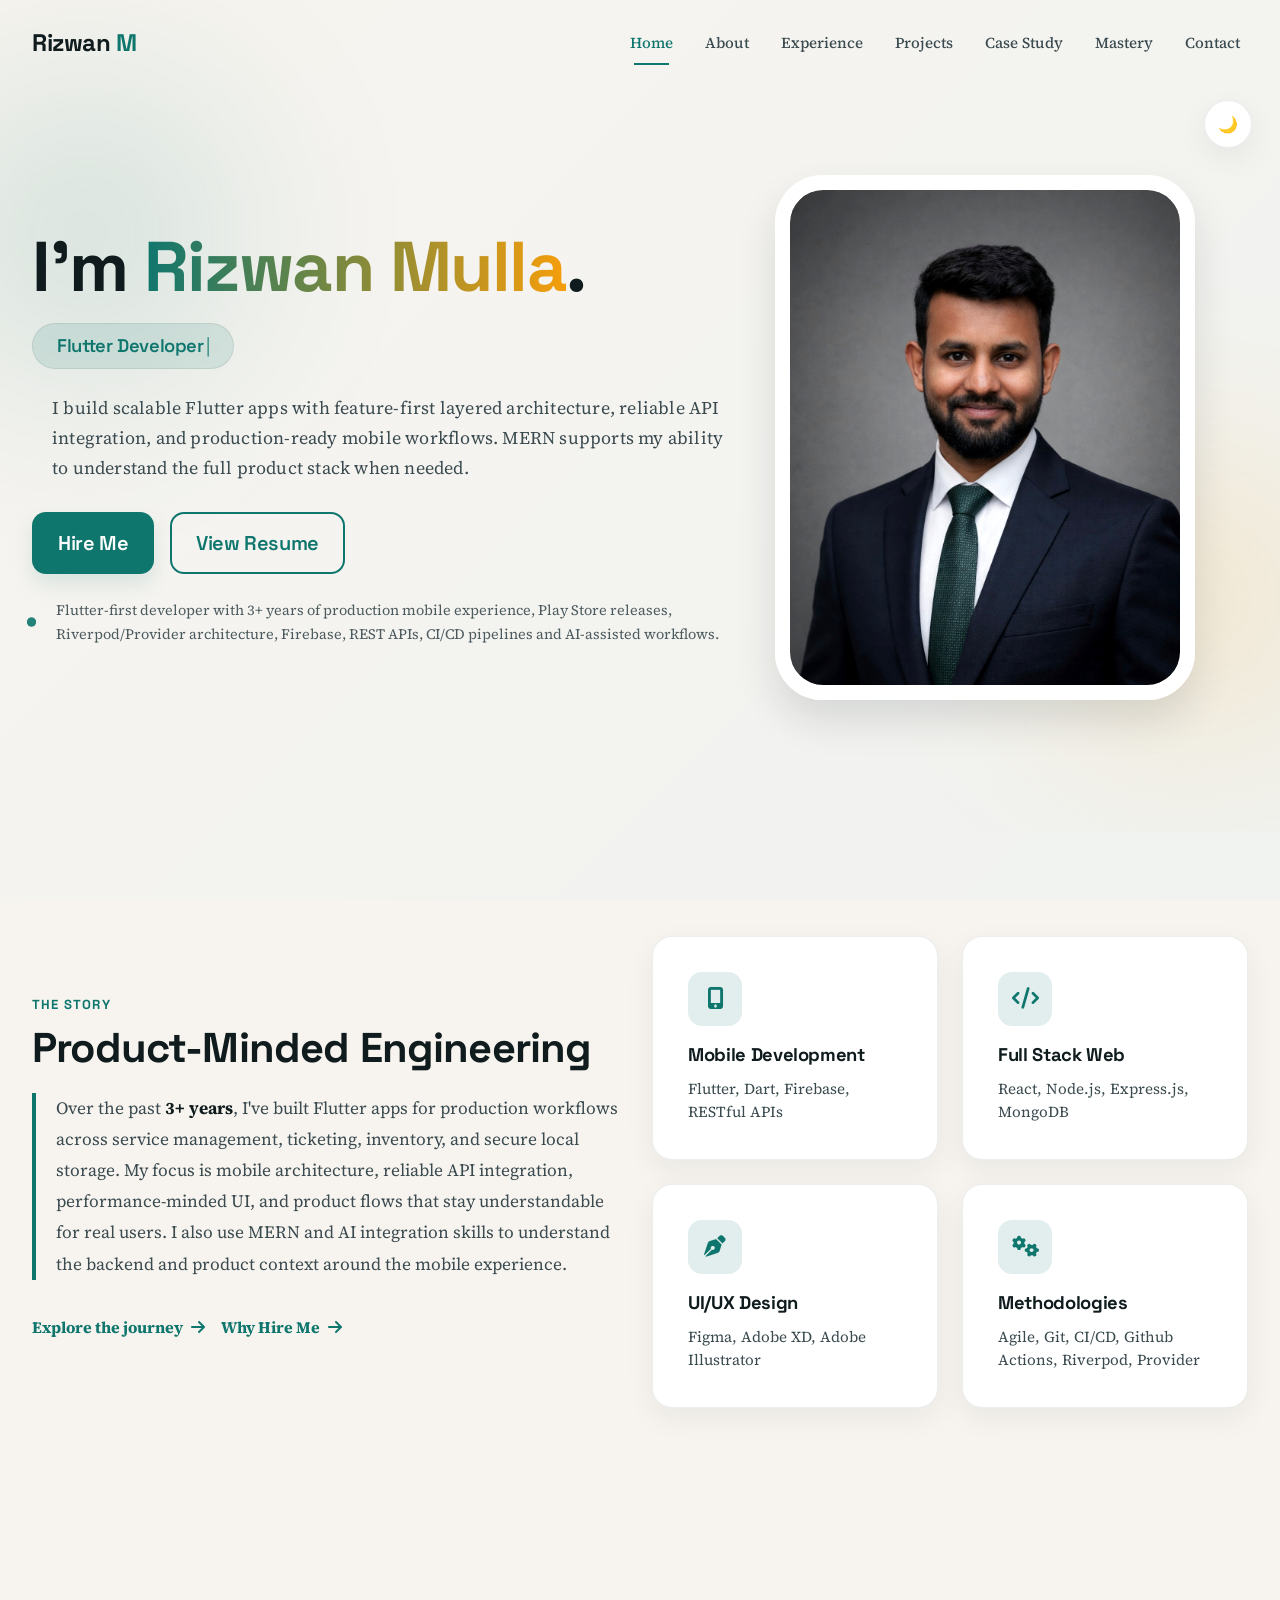
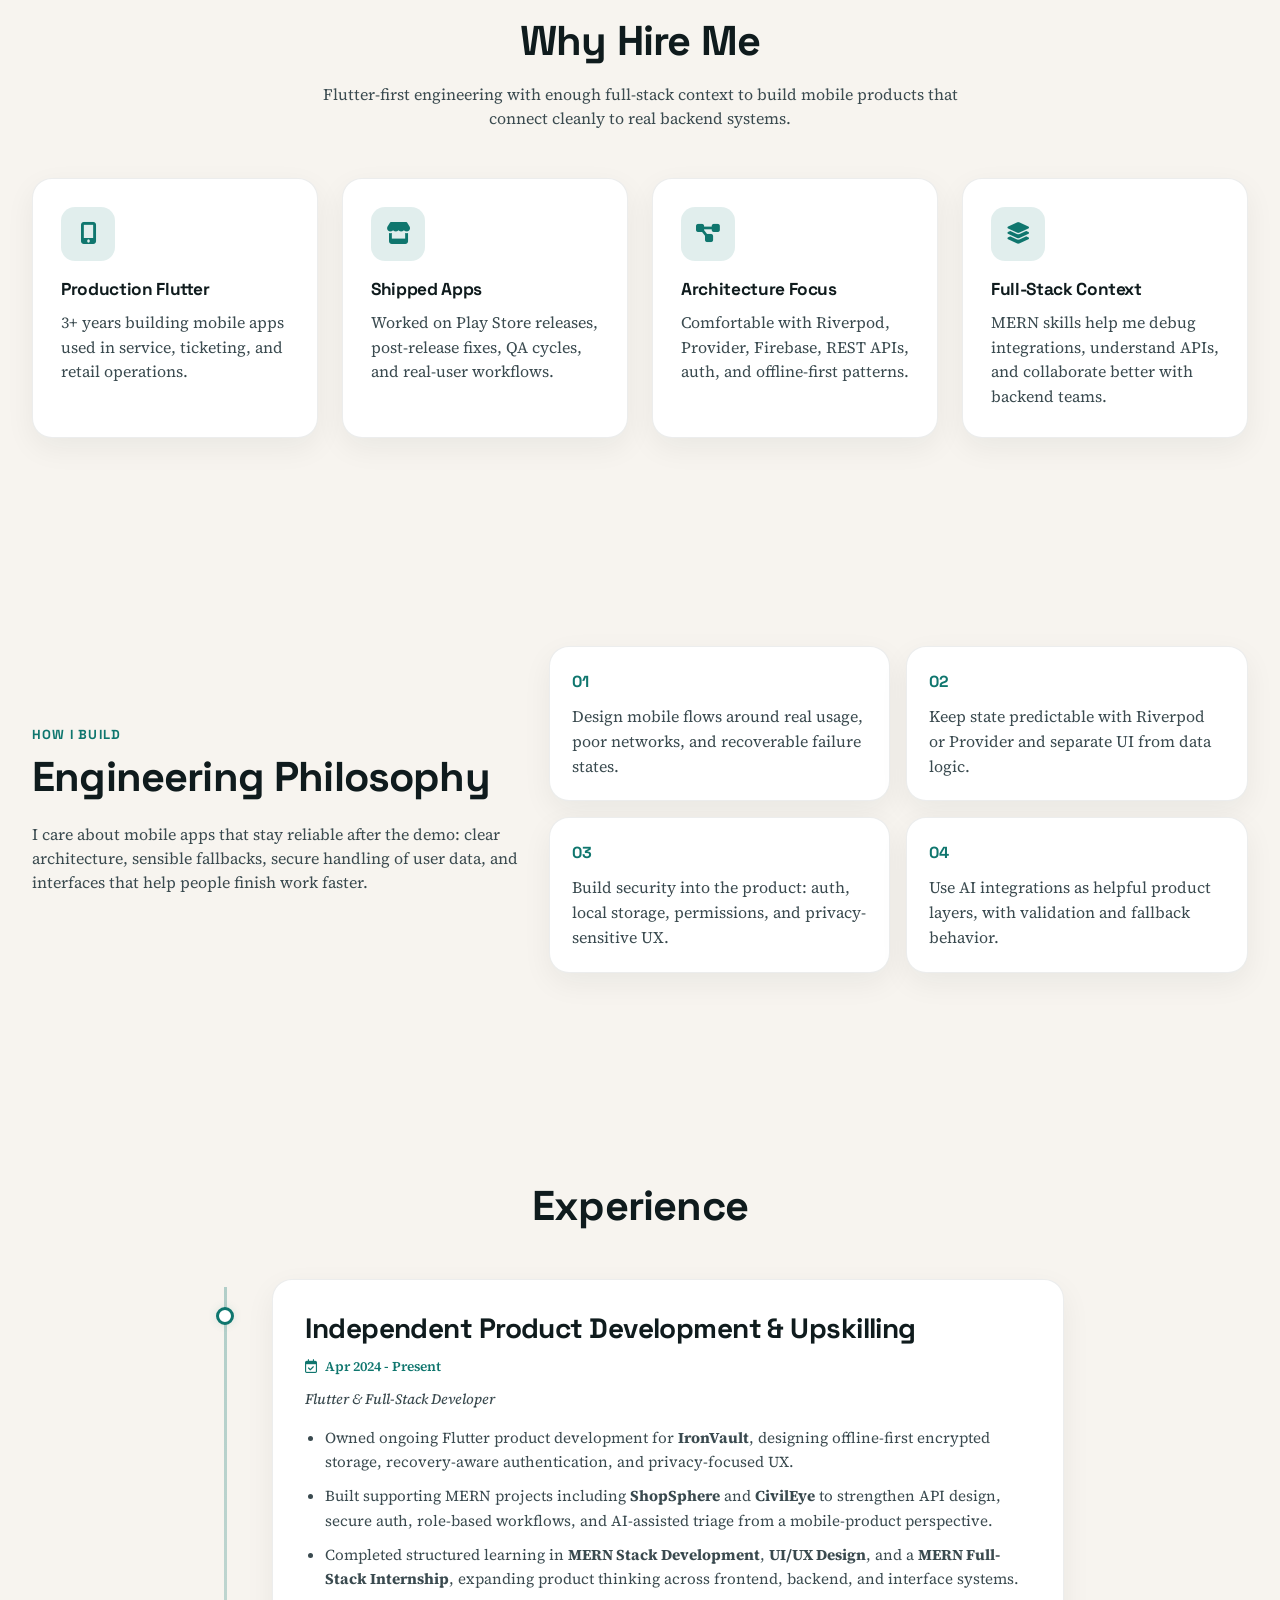
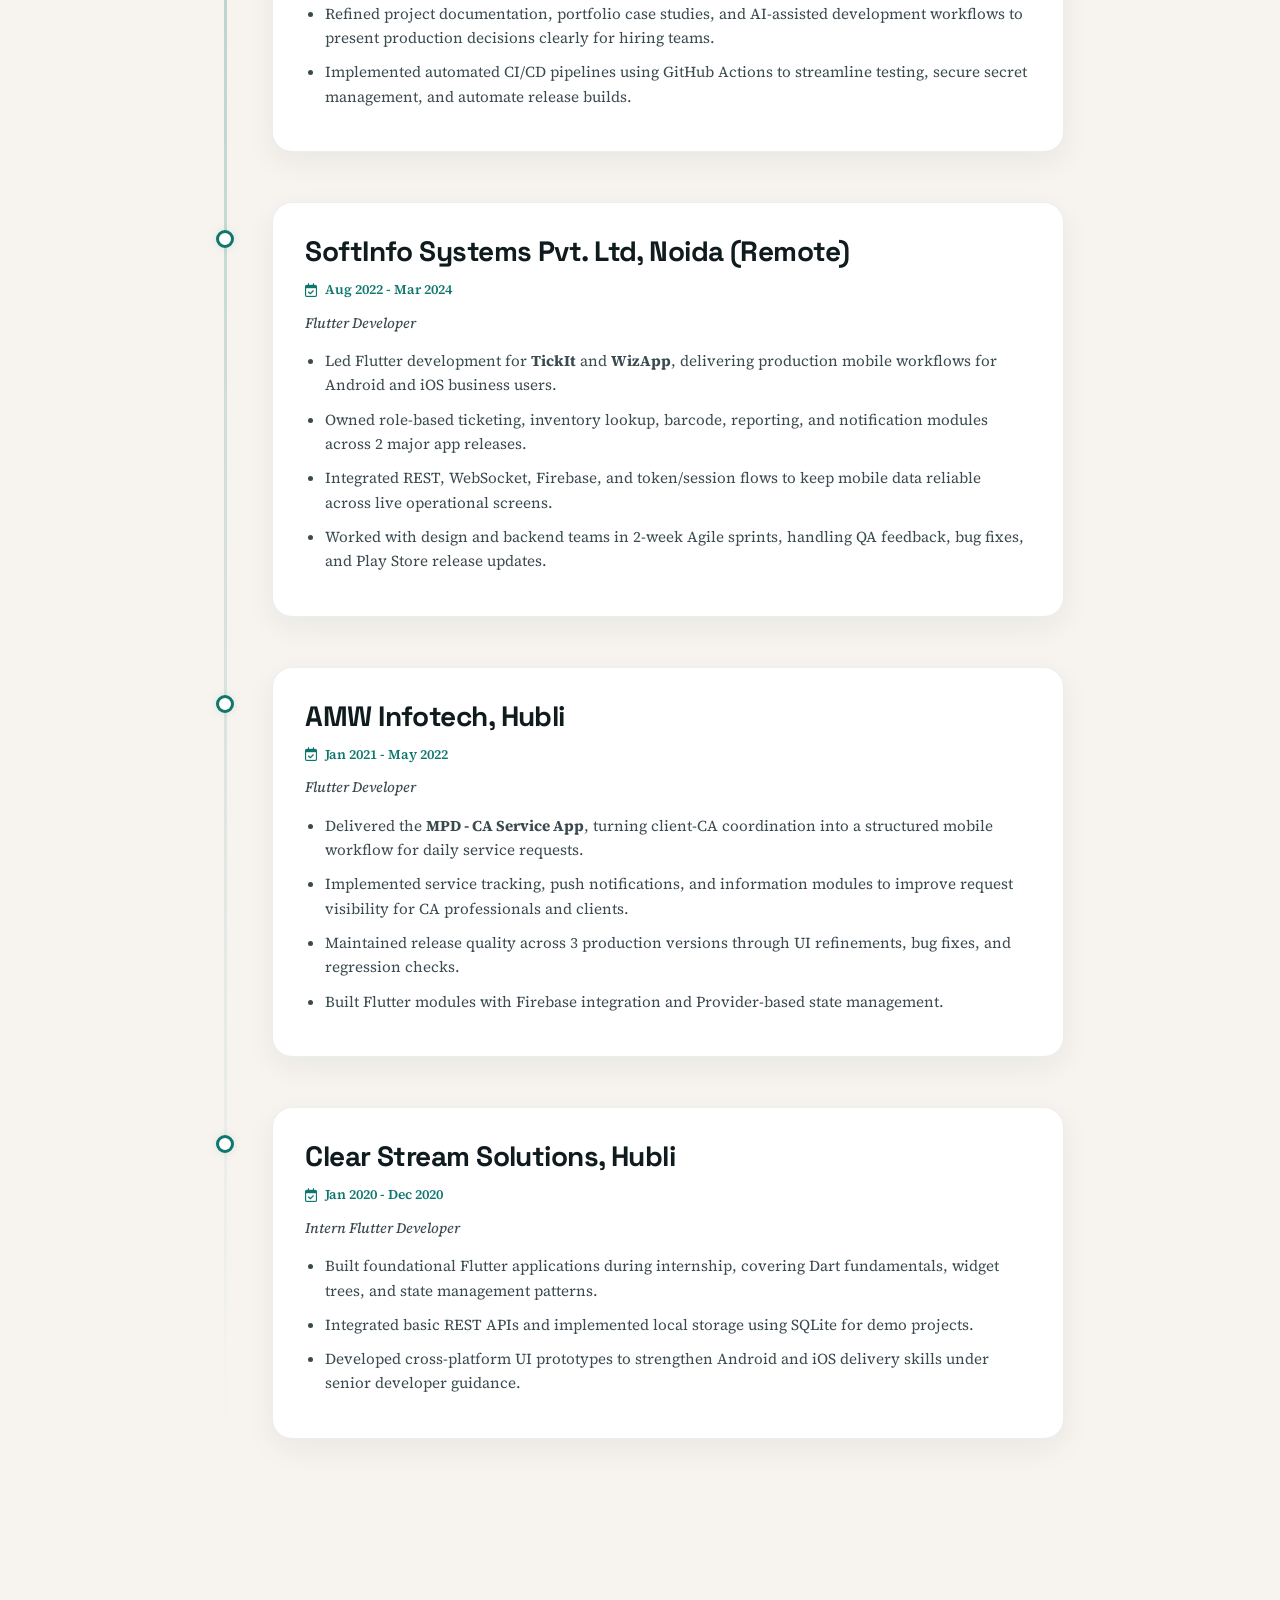
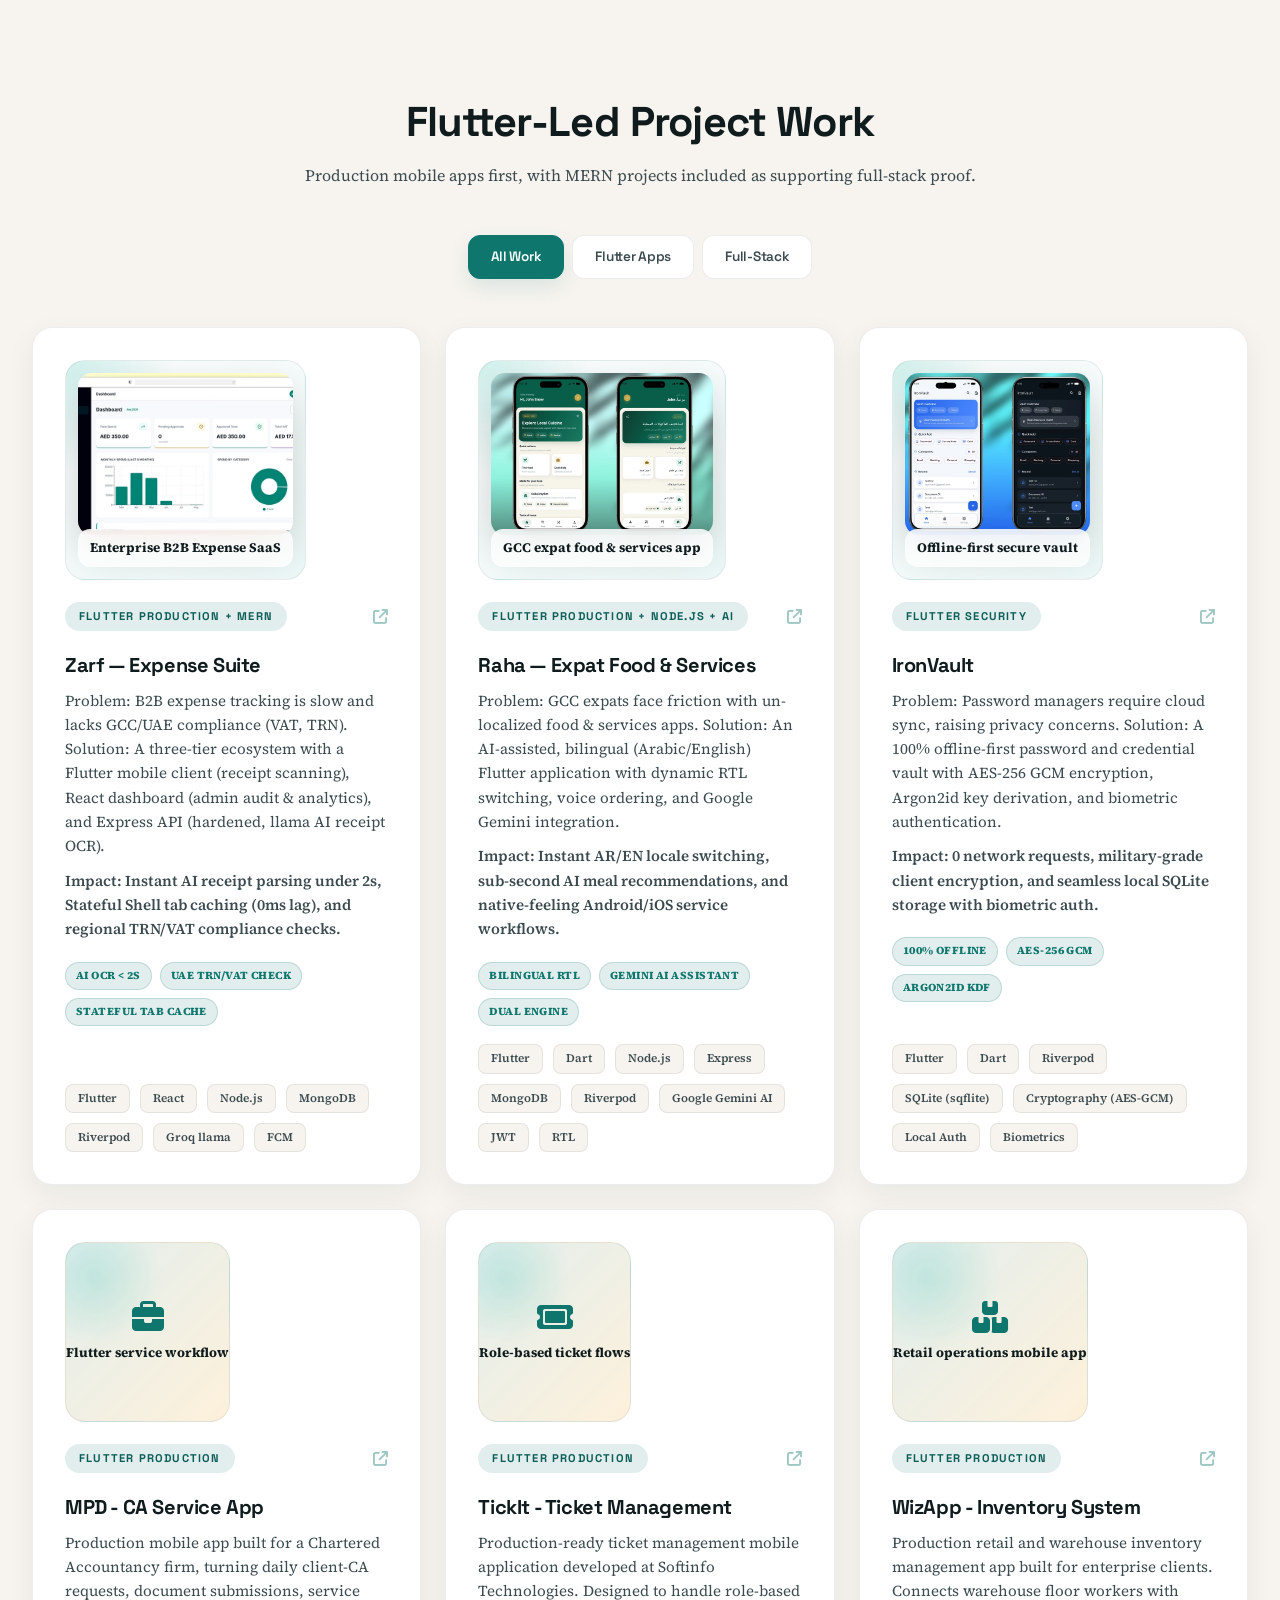
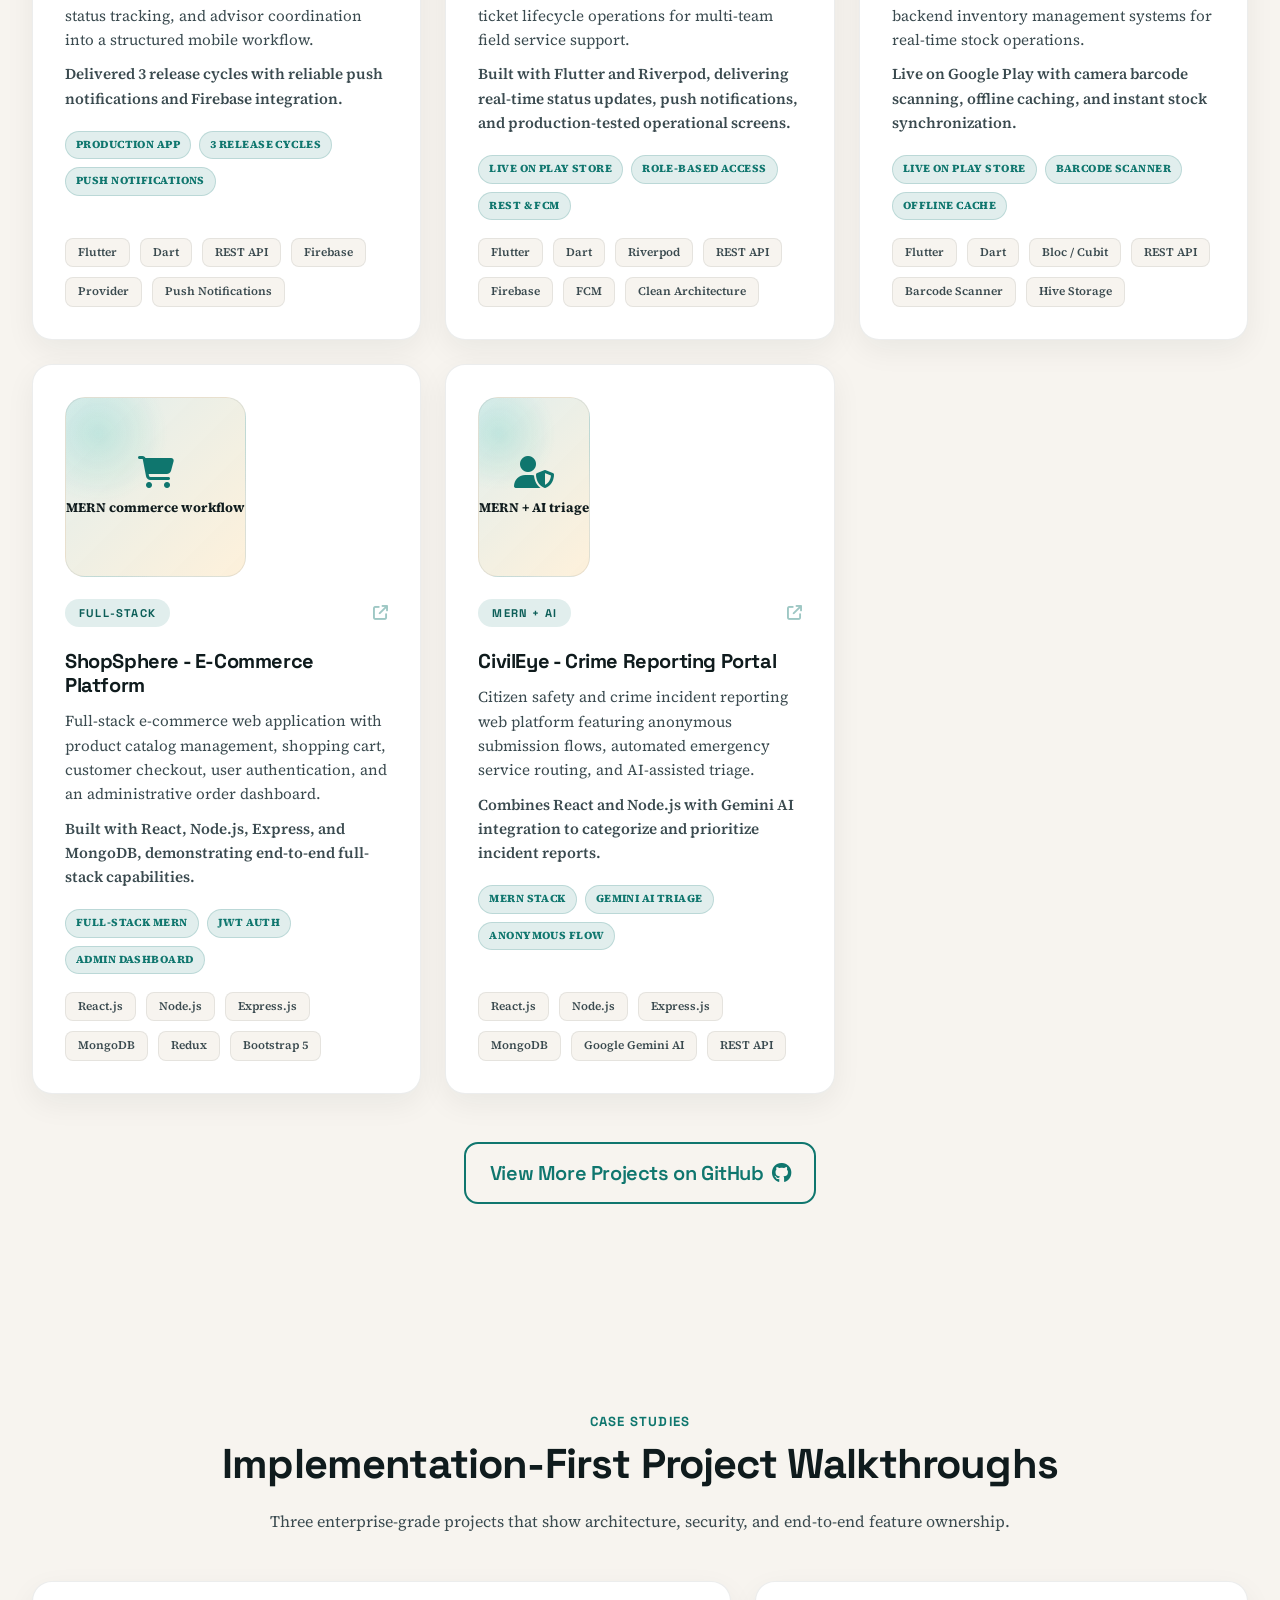
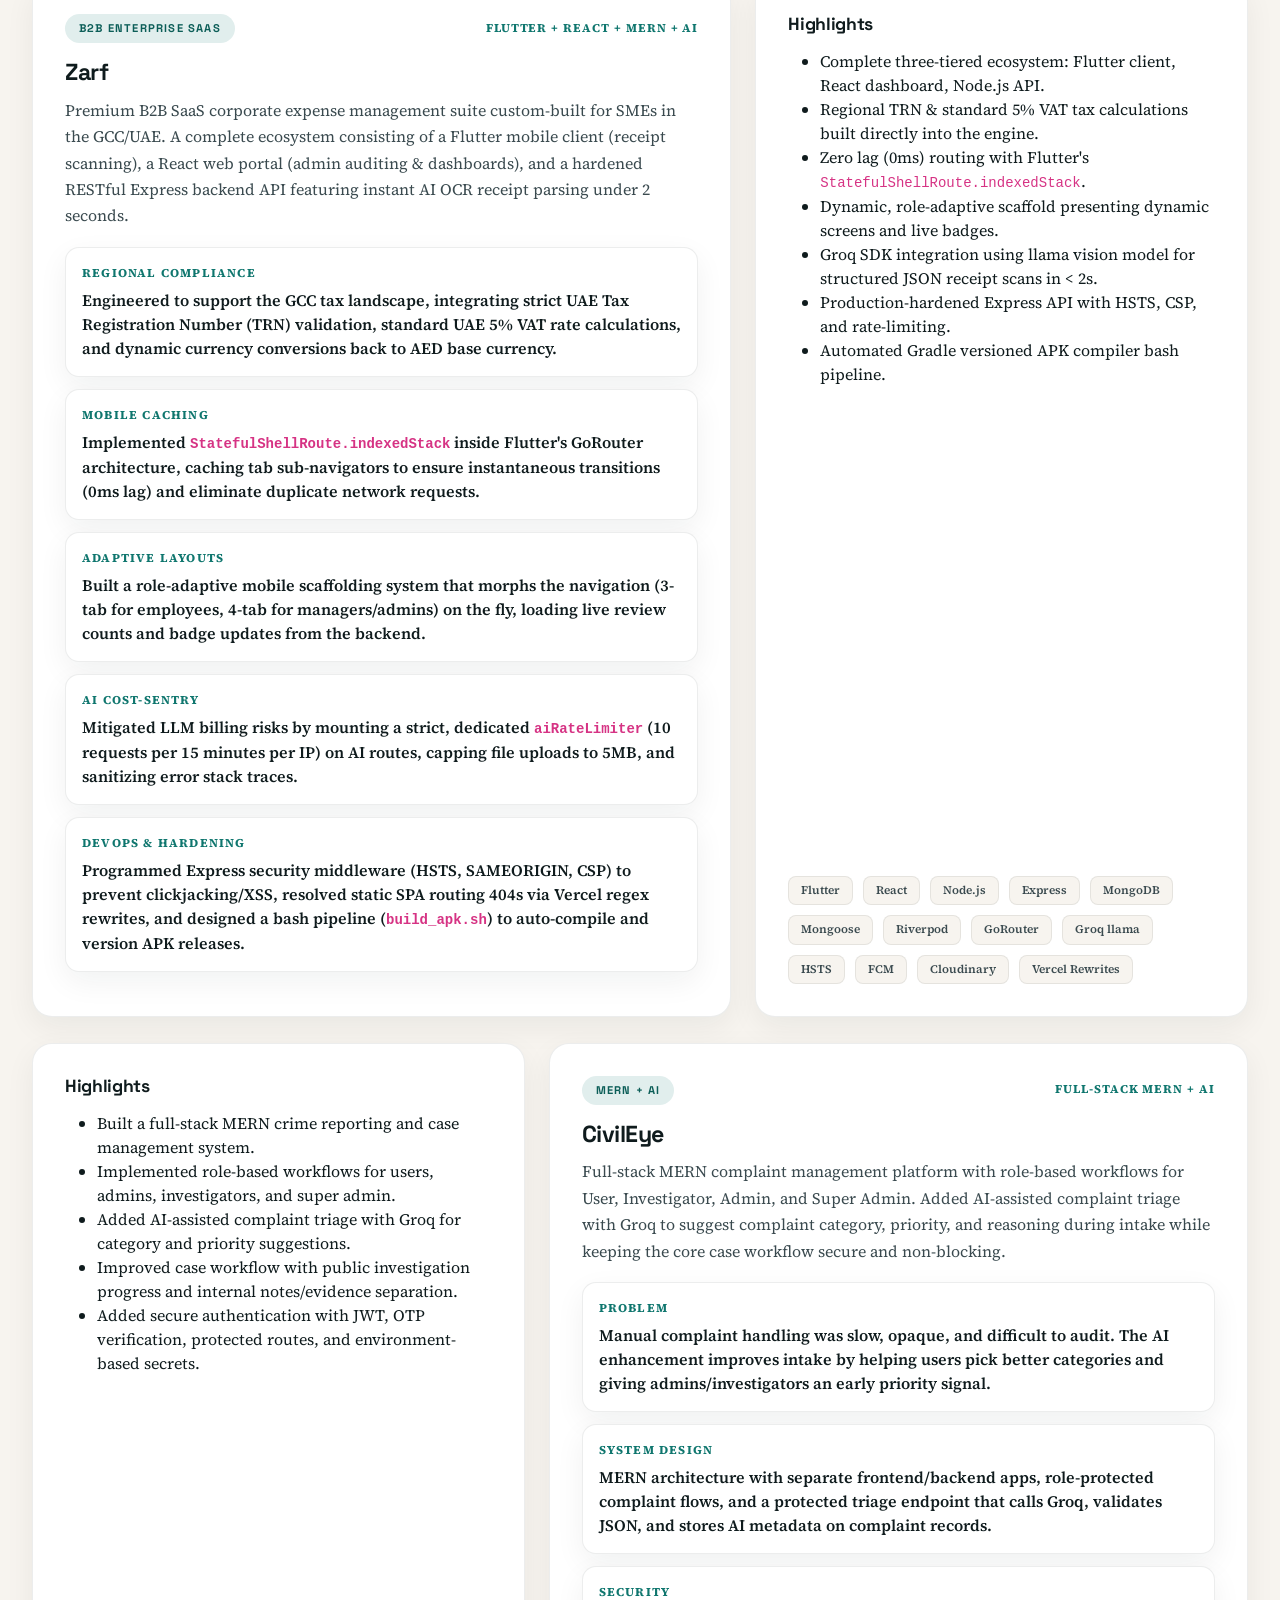
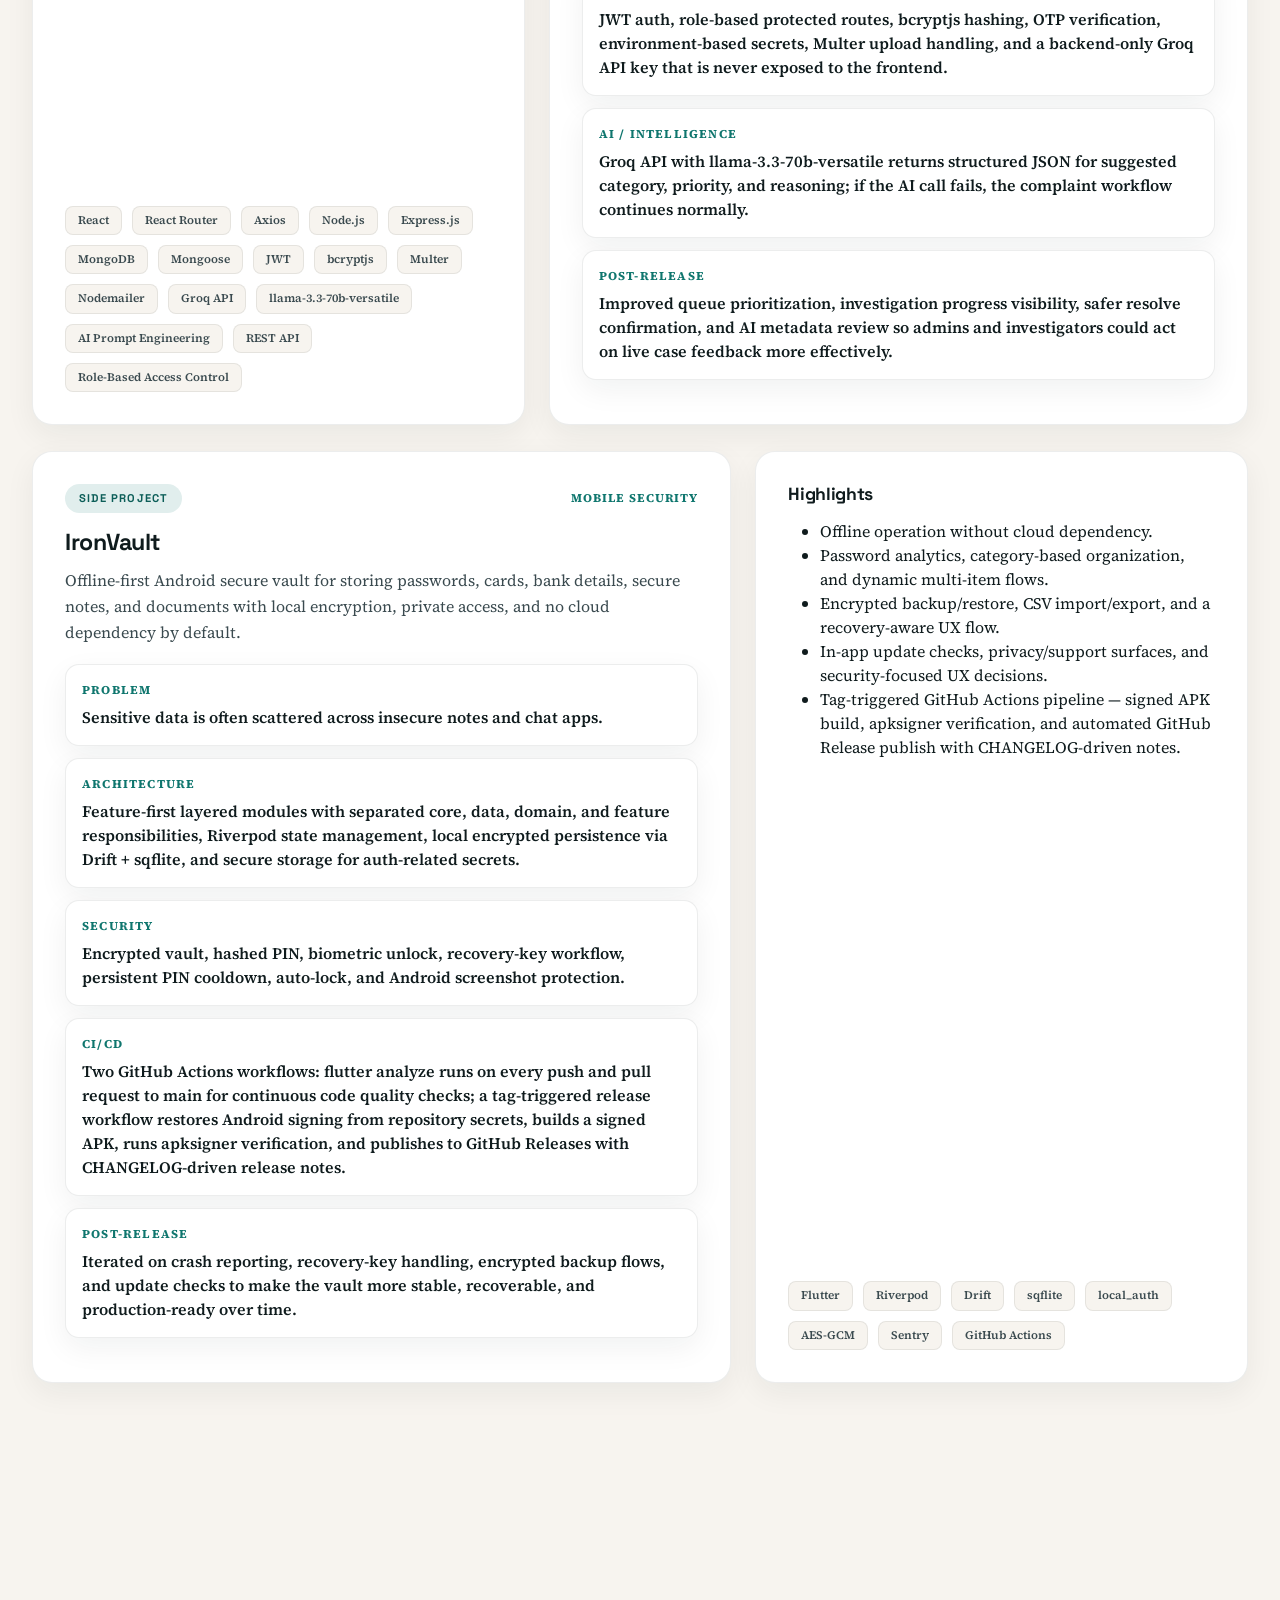
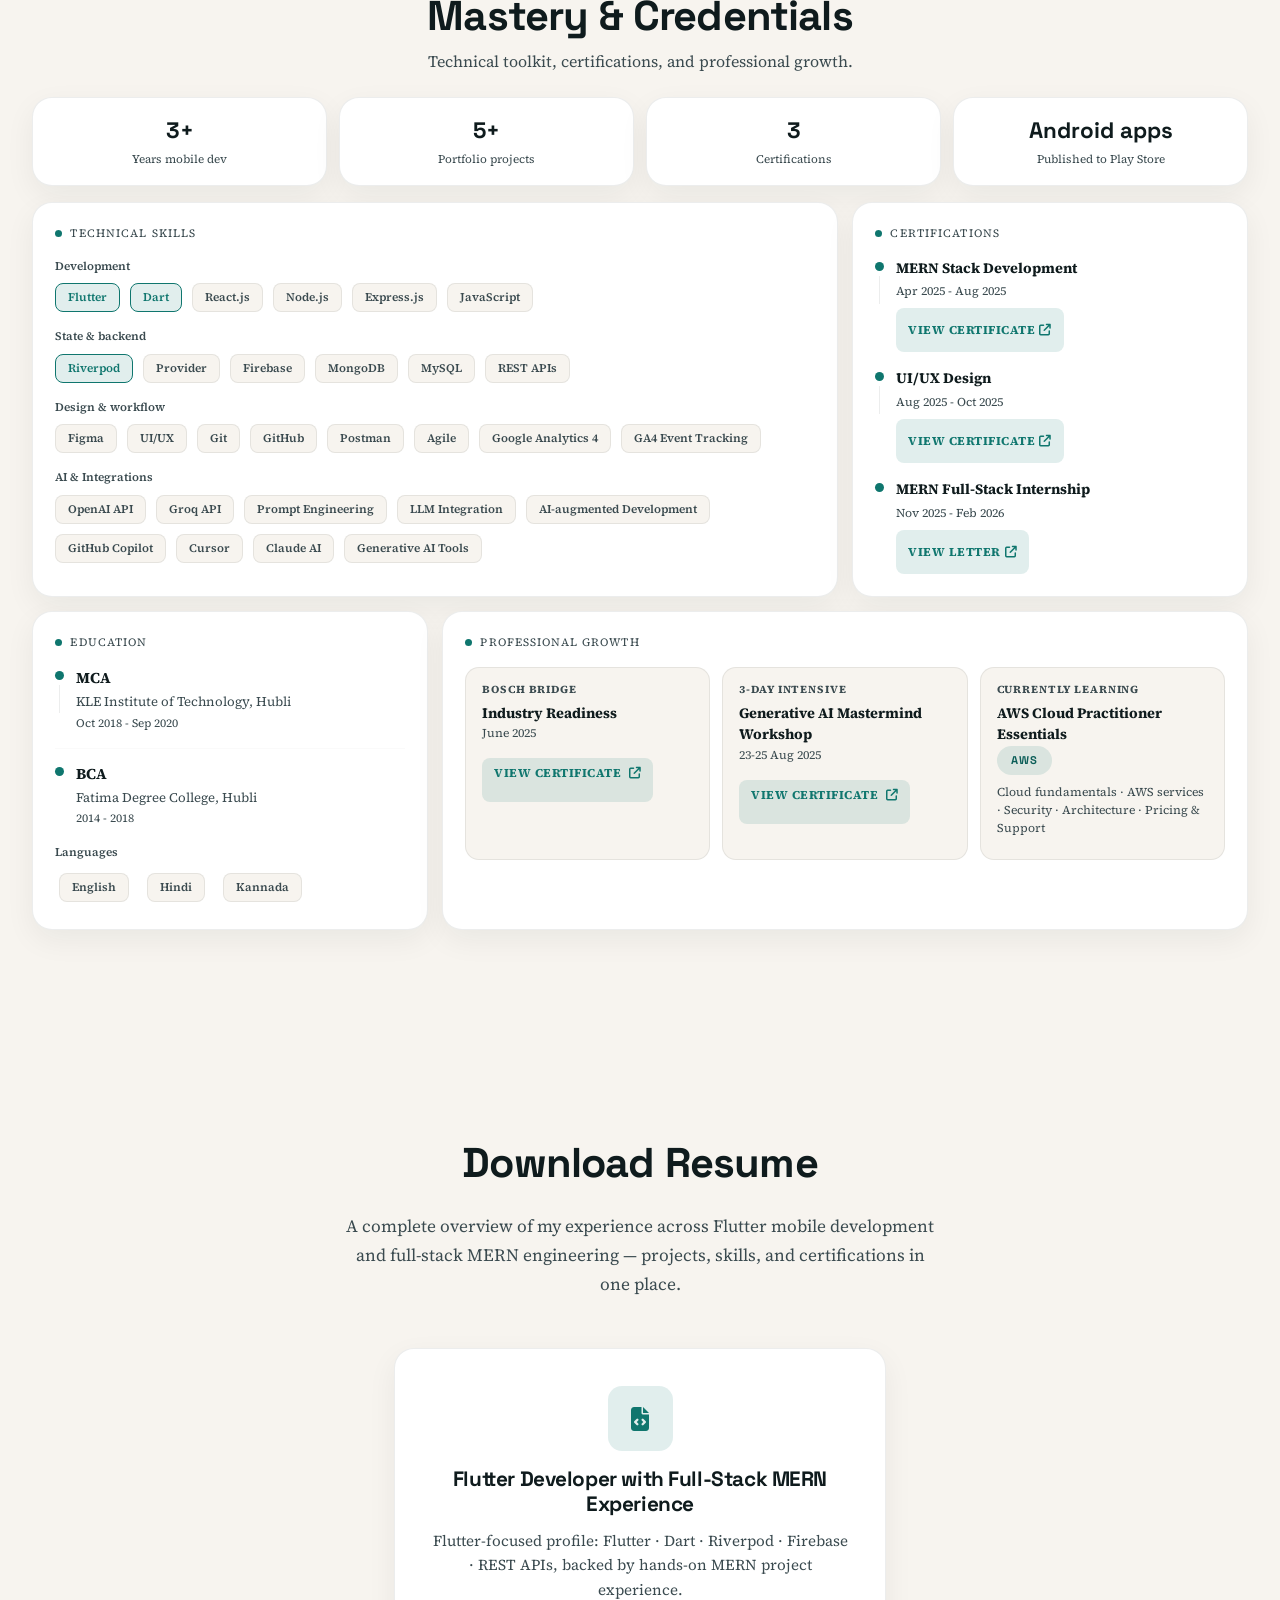
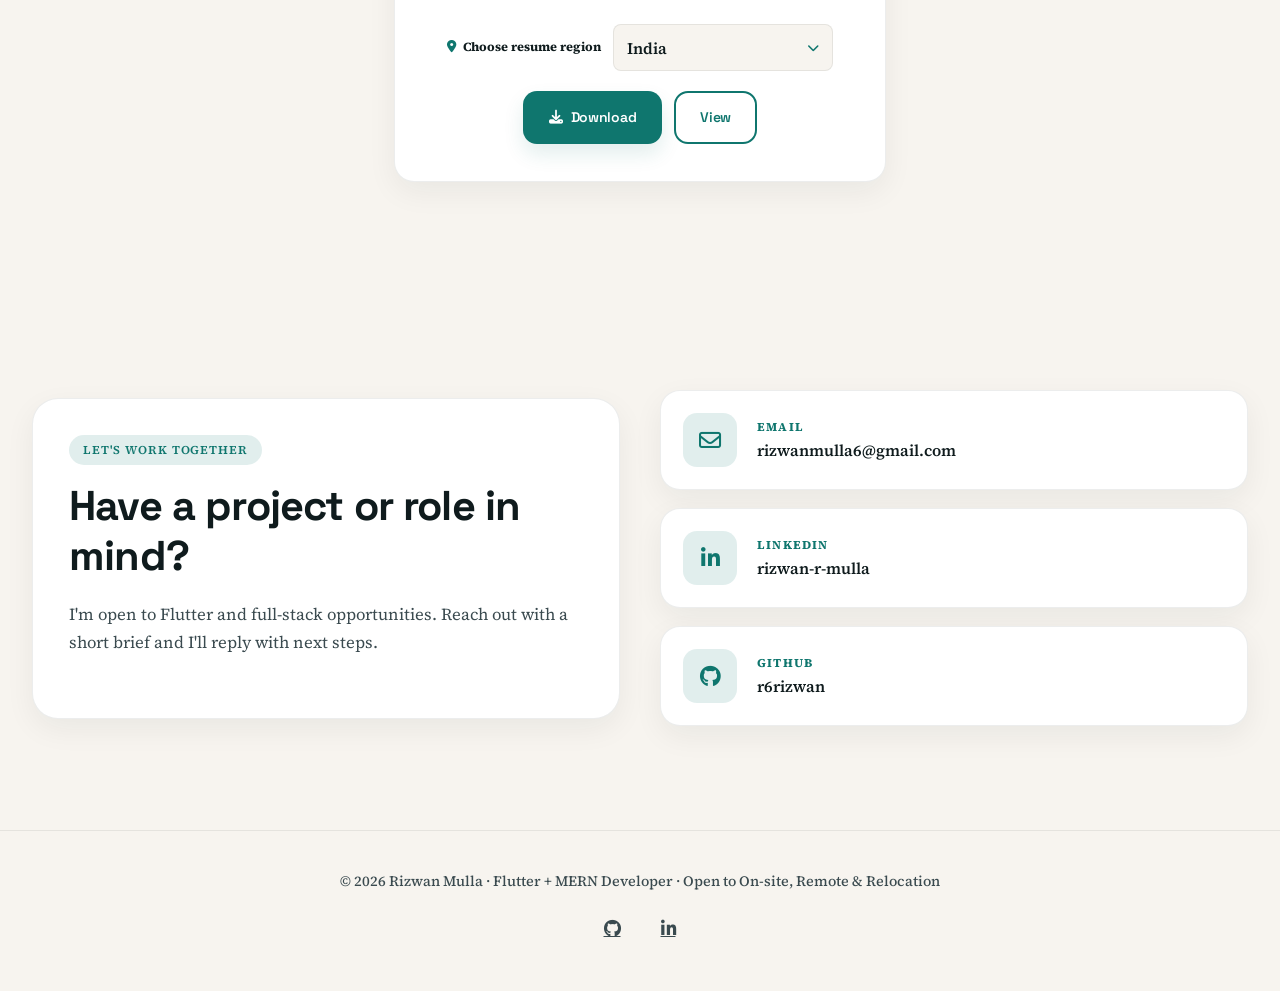
==== commit 9005adbf: "Add region-based resume downloads Adds a resume region selector to the portfolio so the Download and" ====
--- a/index.html
+++ b/index.html
@@ -1006,7 +1006,7 @@
                 </p>
                 <div class="row justify-content-center">
                     <div class="col-md-8 col-lg-5">
-                        <div class="portfolio-card resume-card-custom h-100">
+                        <div class="portfolio-card resume-card-custom">
                             <div class="icon-circle mx-auto mb-3">
                                 <i class="fa-solid fa-file-code" aria-hidden="true"></i>
                             </div>
@@ -1014,14 +1014,27 @@
                             <p>Flutter-focused profile: Flutter · Dart · Riverpod · Firebase · REST APIs, backed by
                                 hands-on
                                 MERN project experience.</p>
+                            <div class="resume-region-picker">
+                                <label for="resumeRegion"><i class="fa-solid fa-location-dot" aria-hidden="true"></i> Choose resume region</label>
+                                <div class="resume-region-field">
+                                    <select id="resumeRegion" name="resume-region">
+                                        <option value="india" selected>India</option>
+                                        <option value="uae">United Arab Emirates</option>
+                                        <option value="gcc">GCC</option>
+                                        <option value="global">Global</option>
+                                    </select>
+                                    <i class="fa-solid fa-chevron-down" aria-hidden="true"></i>
+                                </div>
+                                <p id="resumeRegionHint" class="resume-region-hint" aria-live="polite">India resume selected.</p>
+                            </div>
                             <div class="resume-actions mt-auto">
                                 <a href="documents/resumes/Rizwan_Mulla_Flutter_MERN_Resume.pdf"
-                                    class="btn btn-primary-custom btn-sm px-4" download
+                                    class="btn btn-primary-custom btn-sm px-4" id="resumeDownload" download
                                     onclick="gtag('event', 'resume_downloaded');">
                                     <i class="fa-solid fa-download me-2" aria-hidden="true"></i>Download
                                 </a>
                                 <a href="documents/resumes/Rizwan_Mulla_Flutter_MERN_Resume.pdf"
-                                    class="btn btn-outline-custom btn-sm px-4" target="_blank" rel="noopener"
+                                    class="btn btn-outline-custom btn-sm px-4" id="resumeView" target="_blank" rel="noopener"
                                     onclick="gtag('event', 'resume_viewed');">
                                     View
                                 </a>
@@ -1178,6 +1191,41 @@
                     localStorage.setItem("theme", active);
                 } catch (e) { }
             });
+        }
+
+        const resumeRegion = document.getElementById('resumeRegion');
+        const resumeDownload = document.getElementById('resumeDownload');
+        const resumeView = document.getElementById('resumeView');
+        const resumeRegionHint = document.getElementById('resumeRegionHint');
+        const resumeFiles = {
+            india: {
+                path: 'documents/resumes/Rizwan_Mulla_Flutter_MERN_Resume.pdf',
+                label: 'India resume selected.'
+            },
+            uae: {
+                path: 'documents/resumes/Rizwan_Mulla_Flutter_MERN_Resume_UAE.pdf',
+                label: 'United Arab Emirates resume selected.'
+            },
+            gcc: {
+                path: 'documents/resumes/Rizwan_Mulla_Flutter_MERN_Resume_GCC.pdf',
+                label: 'GCC resume selected.'
+            },
+            global: {
+                path: 'documents/resumes/Rizwan_Mulla_Flutter_MERN_Resume_Global.pdf',
+                label: 'Global resume selected.'
+            }
+        };
+
+        function updateResumeLinks() {
+            const selectedResume = resumeFiles[resumeRegion?.value] || resumeFiles.india;
+            if (resumeDownload) resumeDownload.href = selectedResume.path;
+            if (resumeView) resumeView.href = selectedResume.path;
+            if (resumeRegionHint) resumeRegionHint.textContent = selectedResume.label;
+        }
+
+        if (resumeRegion) {
+            resumeRegion.addEventListener('change', updateResumeLinks);
+            updateResumeLinks();
         }
 
         /**
@@ -1673,4 +1721,4 @@
 
 </body>
 
-</html>+</html>
--- a/css/style.css
+++ b/css/style.css
@@ -1531,7 +1531,7 @@
 }
 
 .resume-card-custom {
-    padding: clamp(1.5rem, 3vw + 0.5rem, 3.125rem);
+    padding: clamp(1.5rem, 2vw + 0.75rem, 2.5rem);
     text-align: center;
     display: flex;
     flex-direction: column;
@@ -1548,8 +1548,78 @@
 .resume-card-custom p {
     font-size: 0.95rem;
     color: var(--secondary-text);
-    margin-bottom: 30px;
+    margin-bottom: 22px;
     line-height: 1.6;
+}
+
+.resume-region-picker {
+    max-width: 26rem;
+    margin: 0 auto 1.25rem;
+    display: grid;
+    grid-template-columns: auto minmax(10rem, 1fr);
+    align-items: center;
+    gap: 0.75rem;
+    text-align: left;
+}
+
+.resume-region-picker label {
+    display: inline-flex;
+    align-items: center;
+    gap: 0.45rem;
+    margin: 0;
+    color: var(--text-color);
+    font-size: 0.78rem;
+    font-weight: 700;
+}
+
+.resume-region-picker label i {
+    color: var(--primary-color);
+}
+
+.resume-region-field {
+    position: relative;
+}
+
+.resume-region-picker select {
+    width: 100%;
+    min-height: 44px;
+    appearance: none;
+    padding: 0.65rem 2.5rem 0.65rem 0.8rem;
+    border: 1px solid var(--border-color);
+    border-radius: var(--radius-sm);
+    background: var(--bg-color);
+    color: var(--text-color);
+    font: inherit;
+    font-weight: 600;
+    cursor: pointer;
+    transition: var(--transition-smooth);
+}
+
+.resume-region-picker select:hover,
+.resume-region-picker select:focus {
+    border-color: var(--primary-color);
+}
+
+.resume-region-field > i {
+    position: absolute;
+    top: 50%;
+    right: 0.9rem;
+    transform: translateY(-50%);
+    color: var(--primary-color);
+    font-size: 0.75rem;
+    pointer-events: none;
+}
+
+.resume-region-hint {
+    position: absolute;
+    width: 1px;
+    height: 1px;
+    padding: 0;
+    margin: -1px !important;
+    overflow: hidden;
+    clip: rect(0, 0, 0, 0);
+    white-space: nowrap;
+    border: 0;
 }
 
 .resume-actions {
@@ -2098,6 +2168,11 @@
 
 /* Small Phones (<= 576px) */
 @media (max-width: 576px) {
+    .resume-region-picker {
+        grid-template-columns: 1fr;
+        gap: 0.45rem;
+    }
+
     .navbar-brand {
         font-size: 1.25rem;
     }
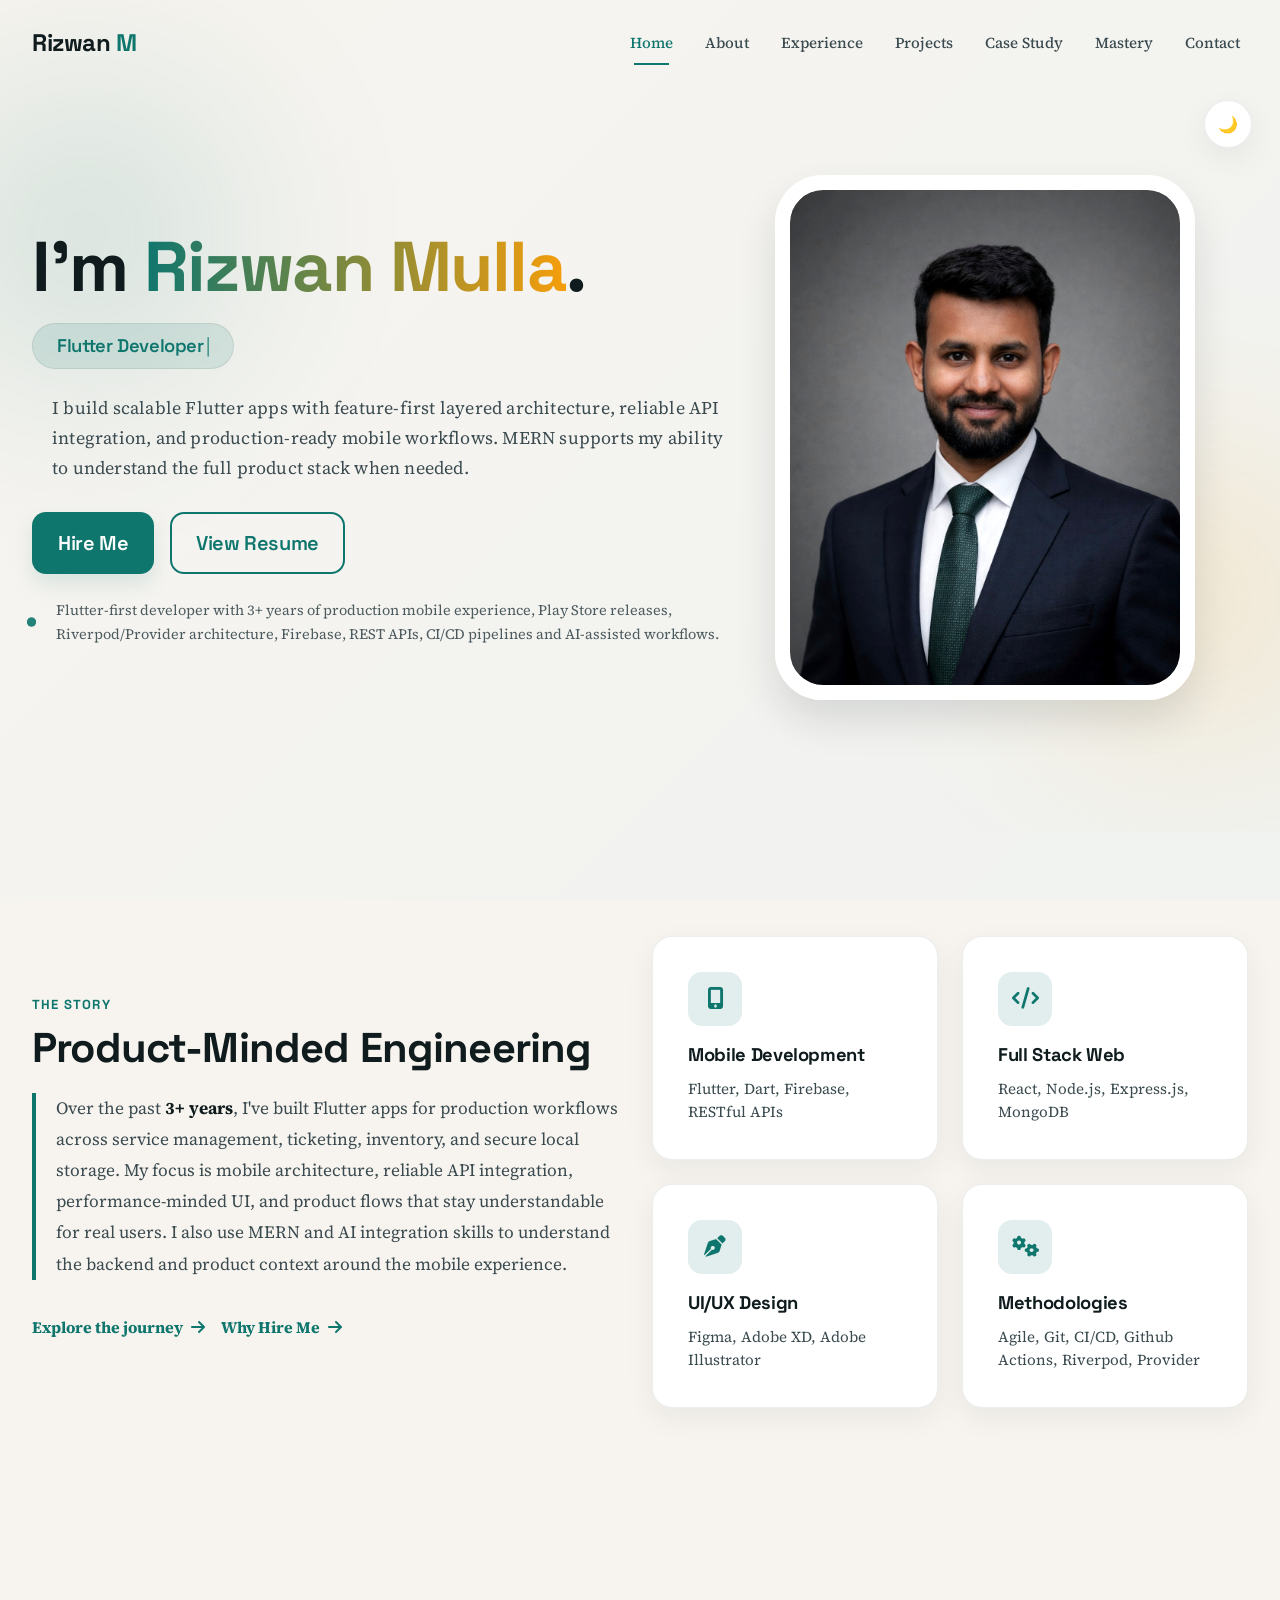
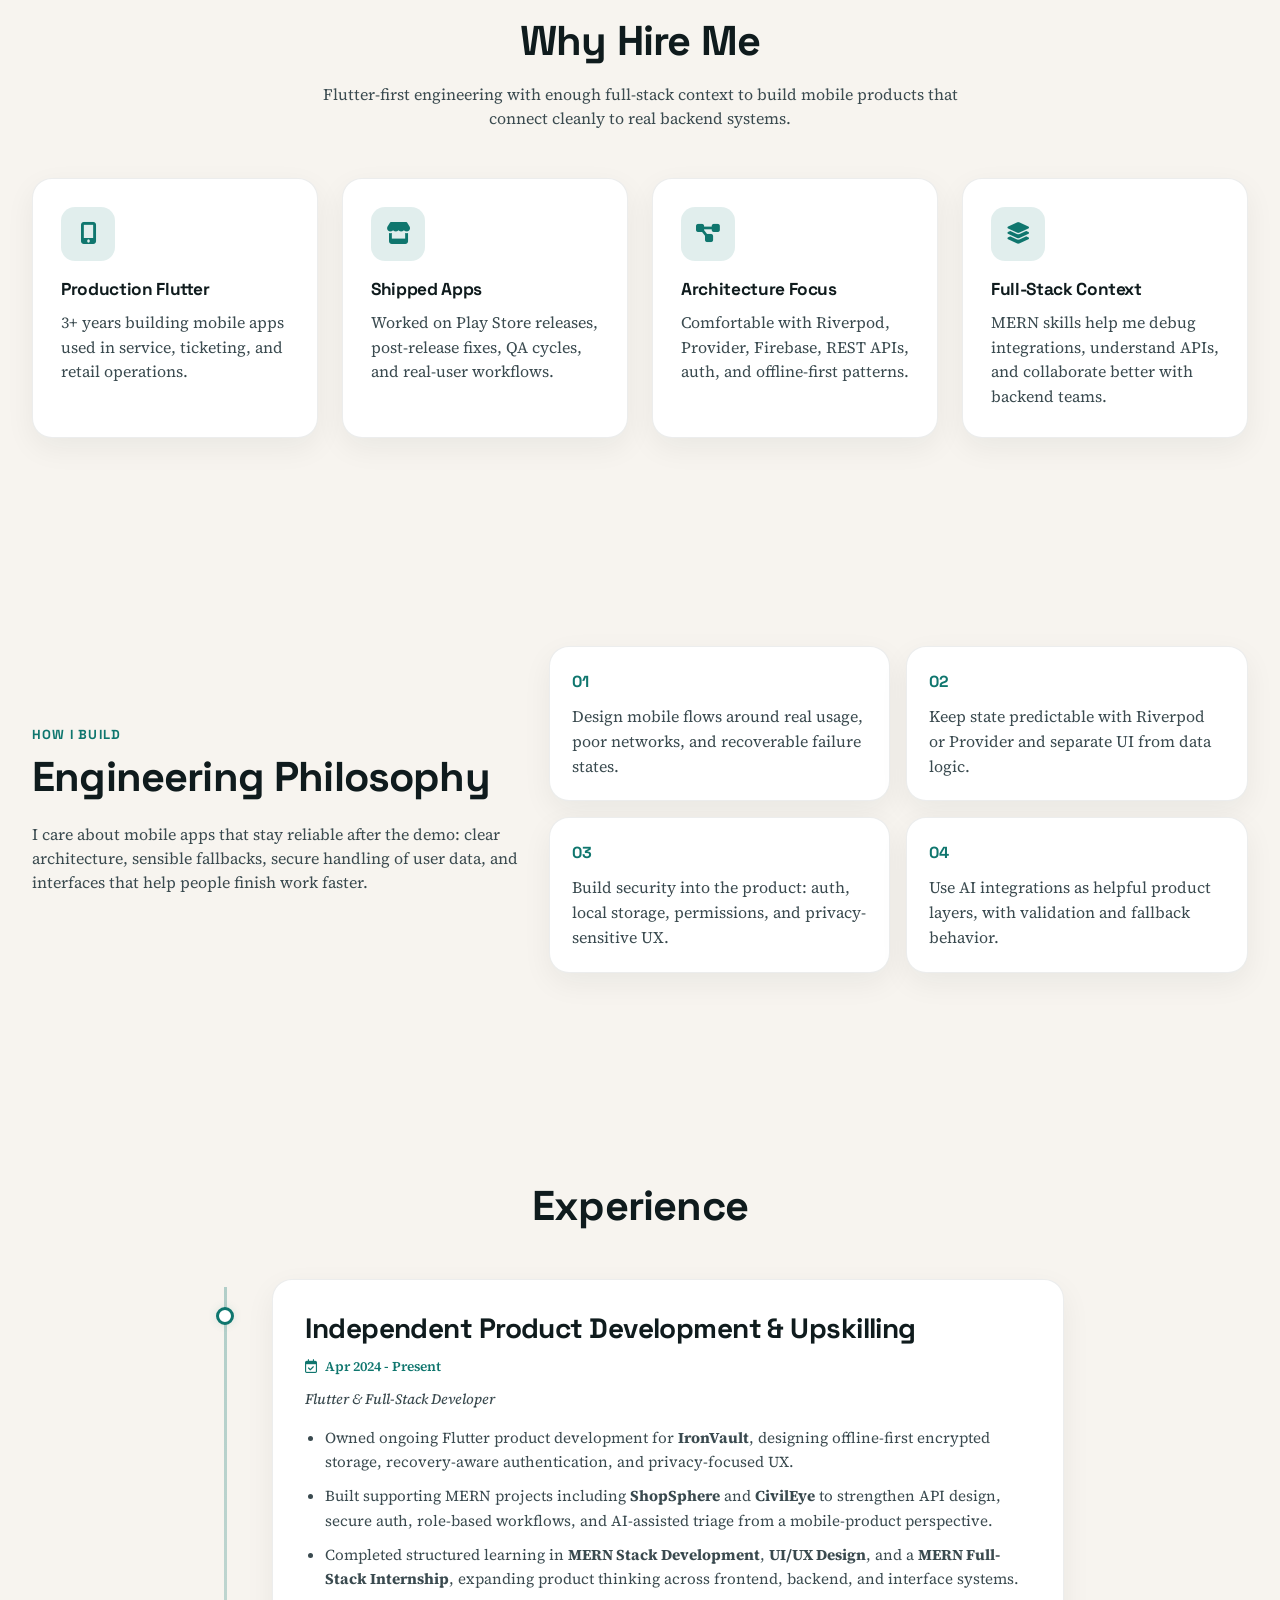
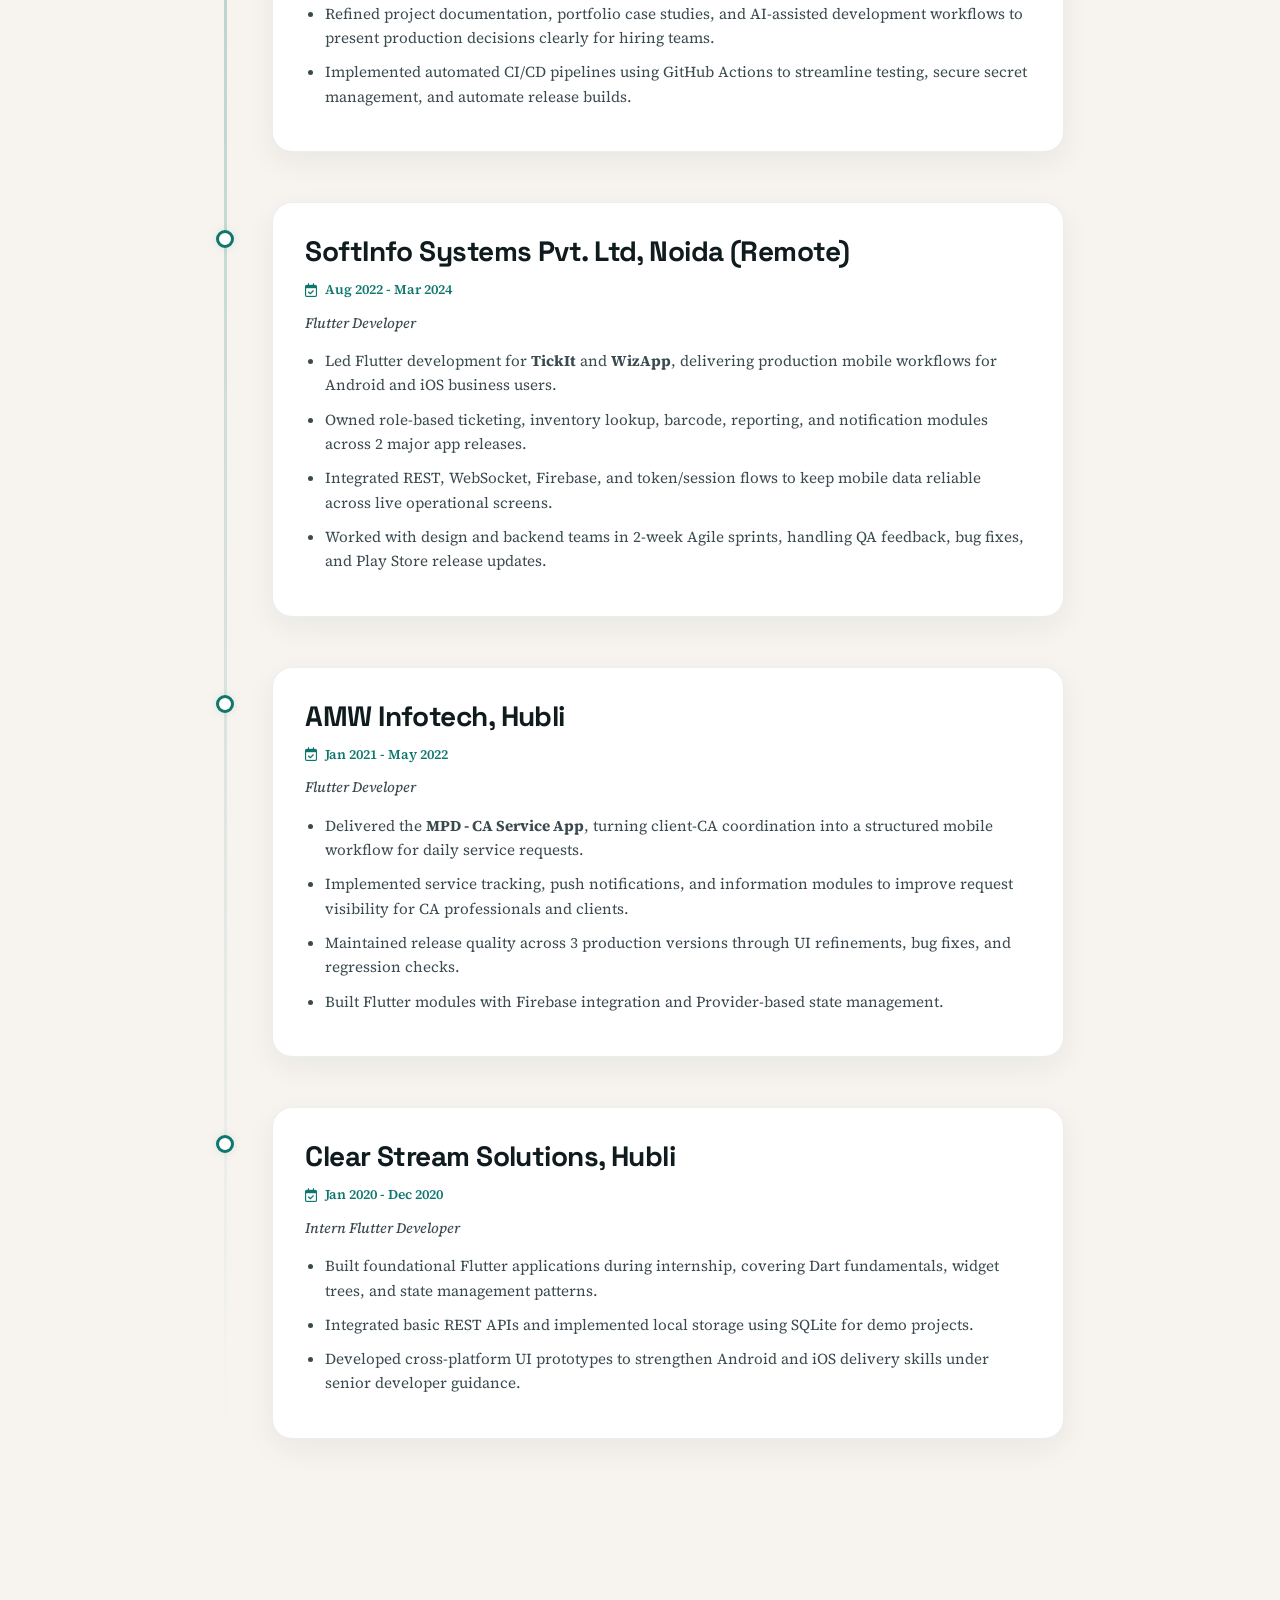
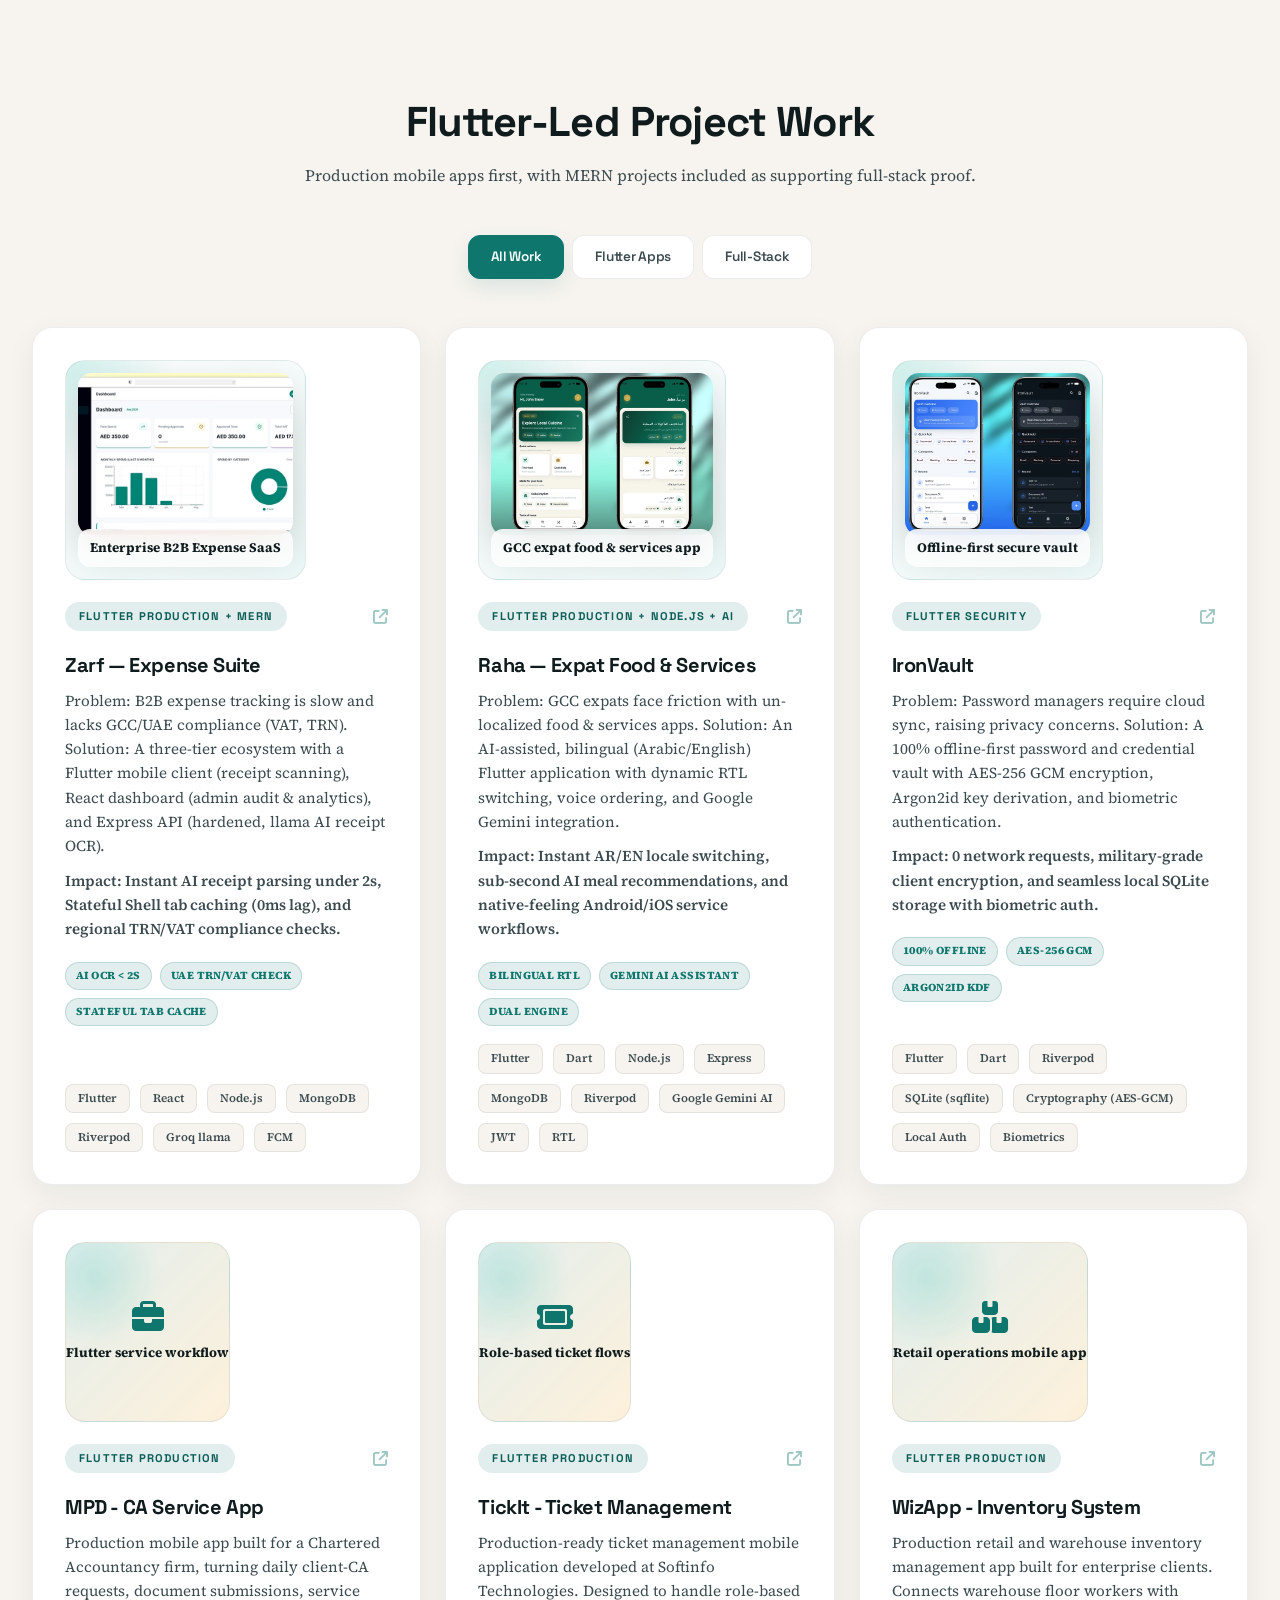
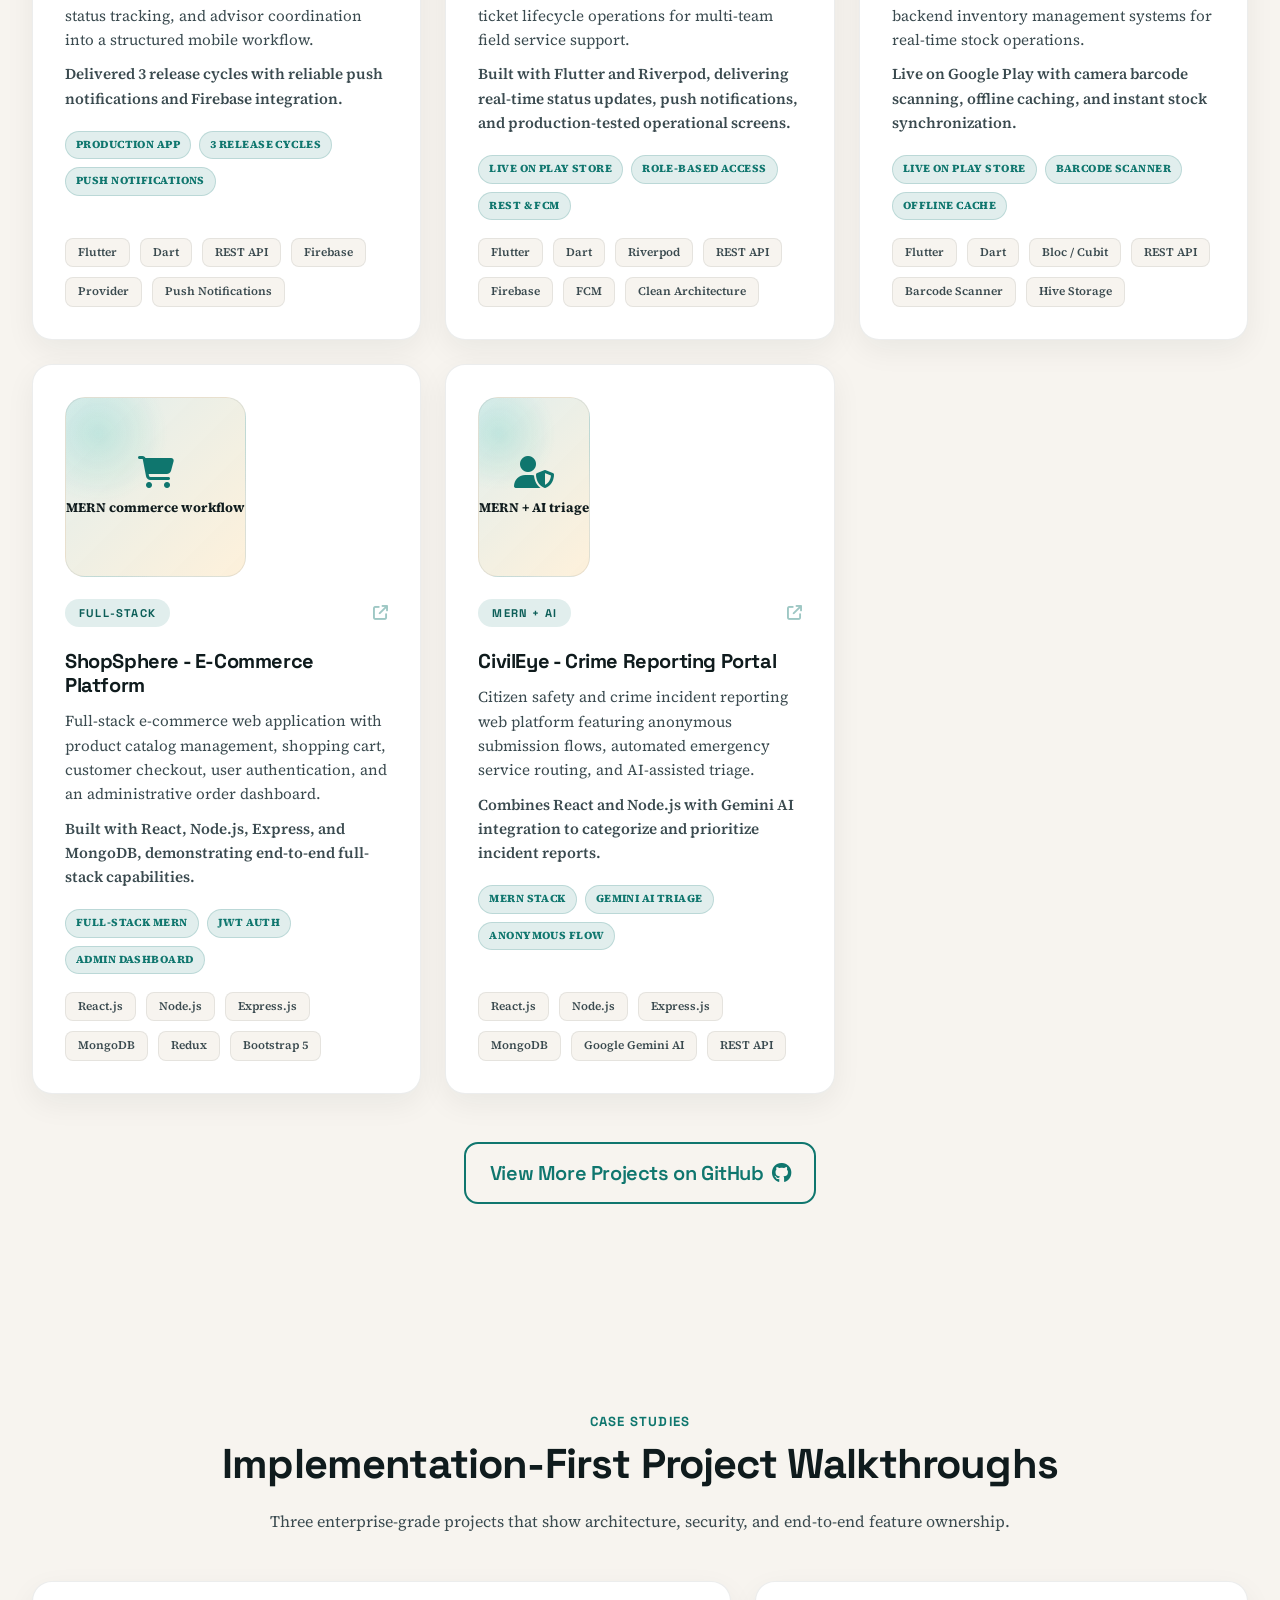
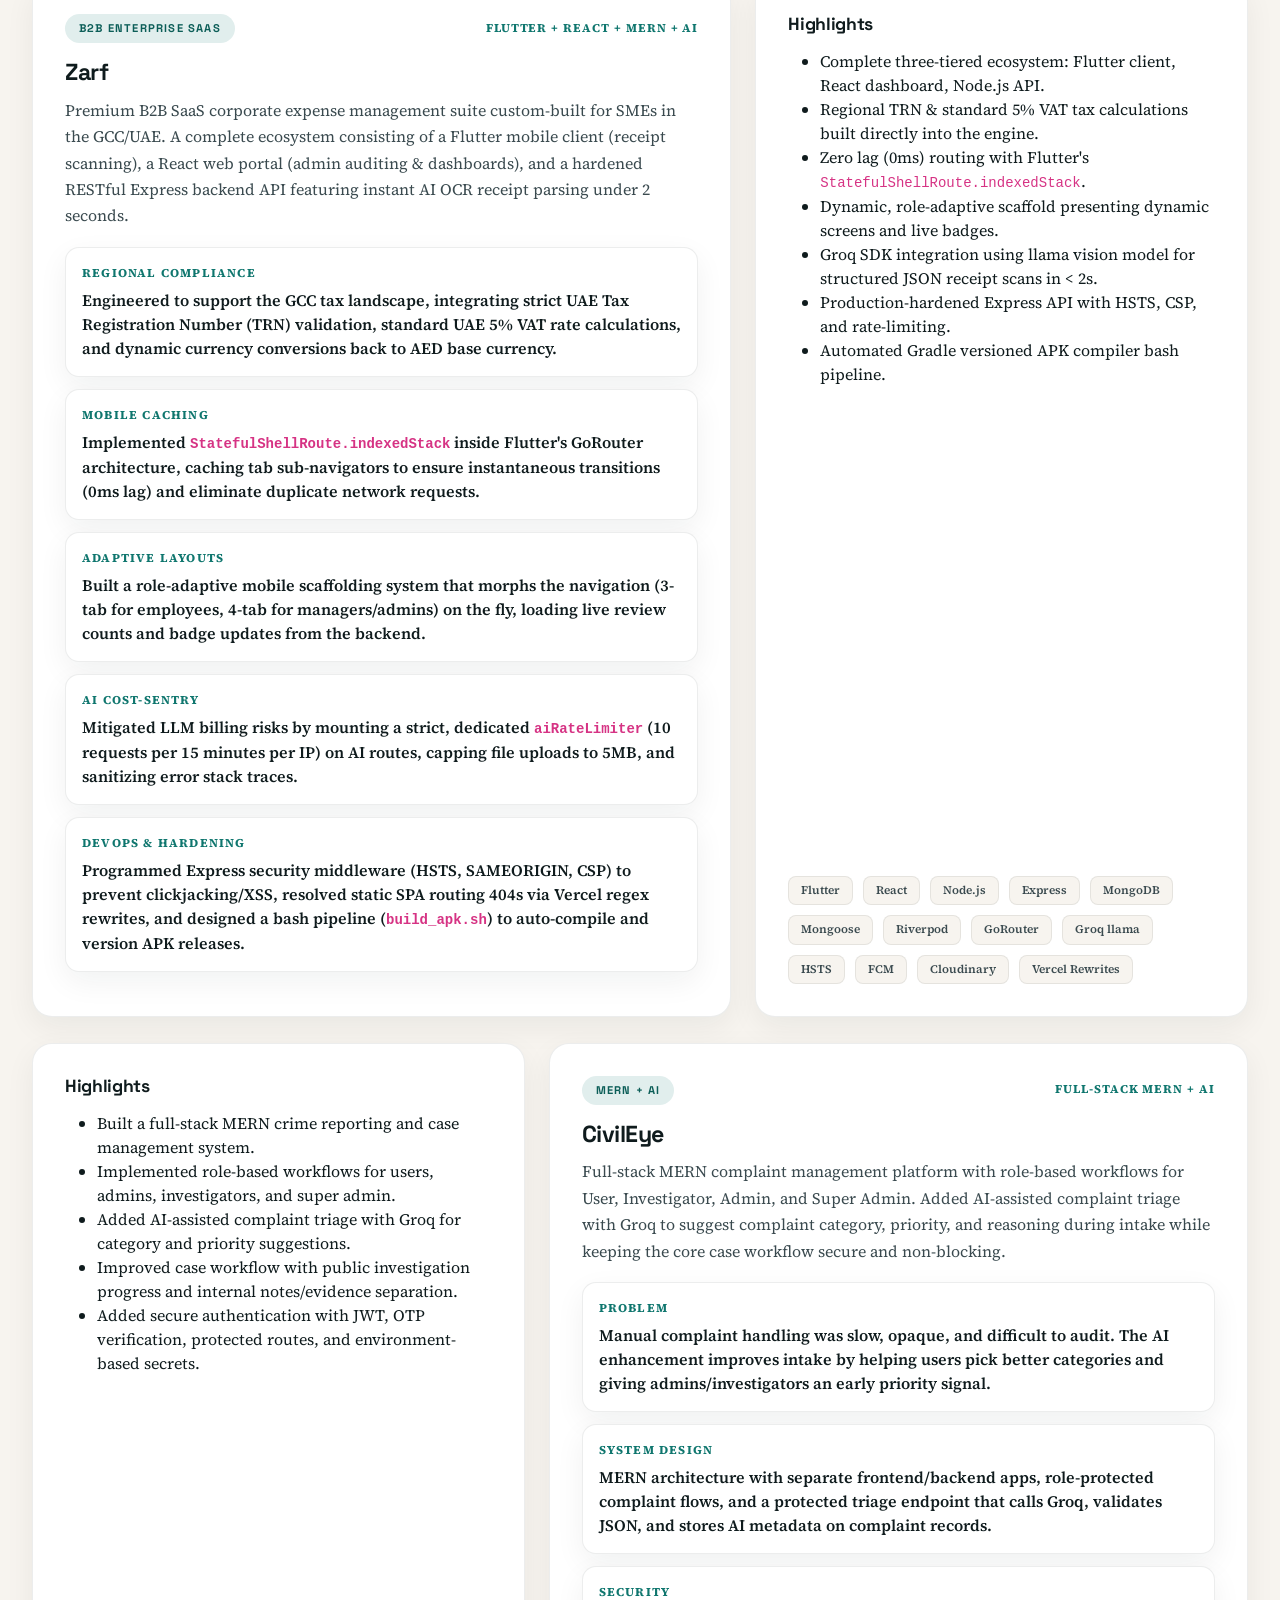
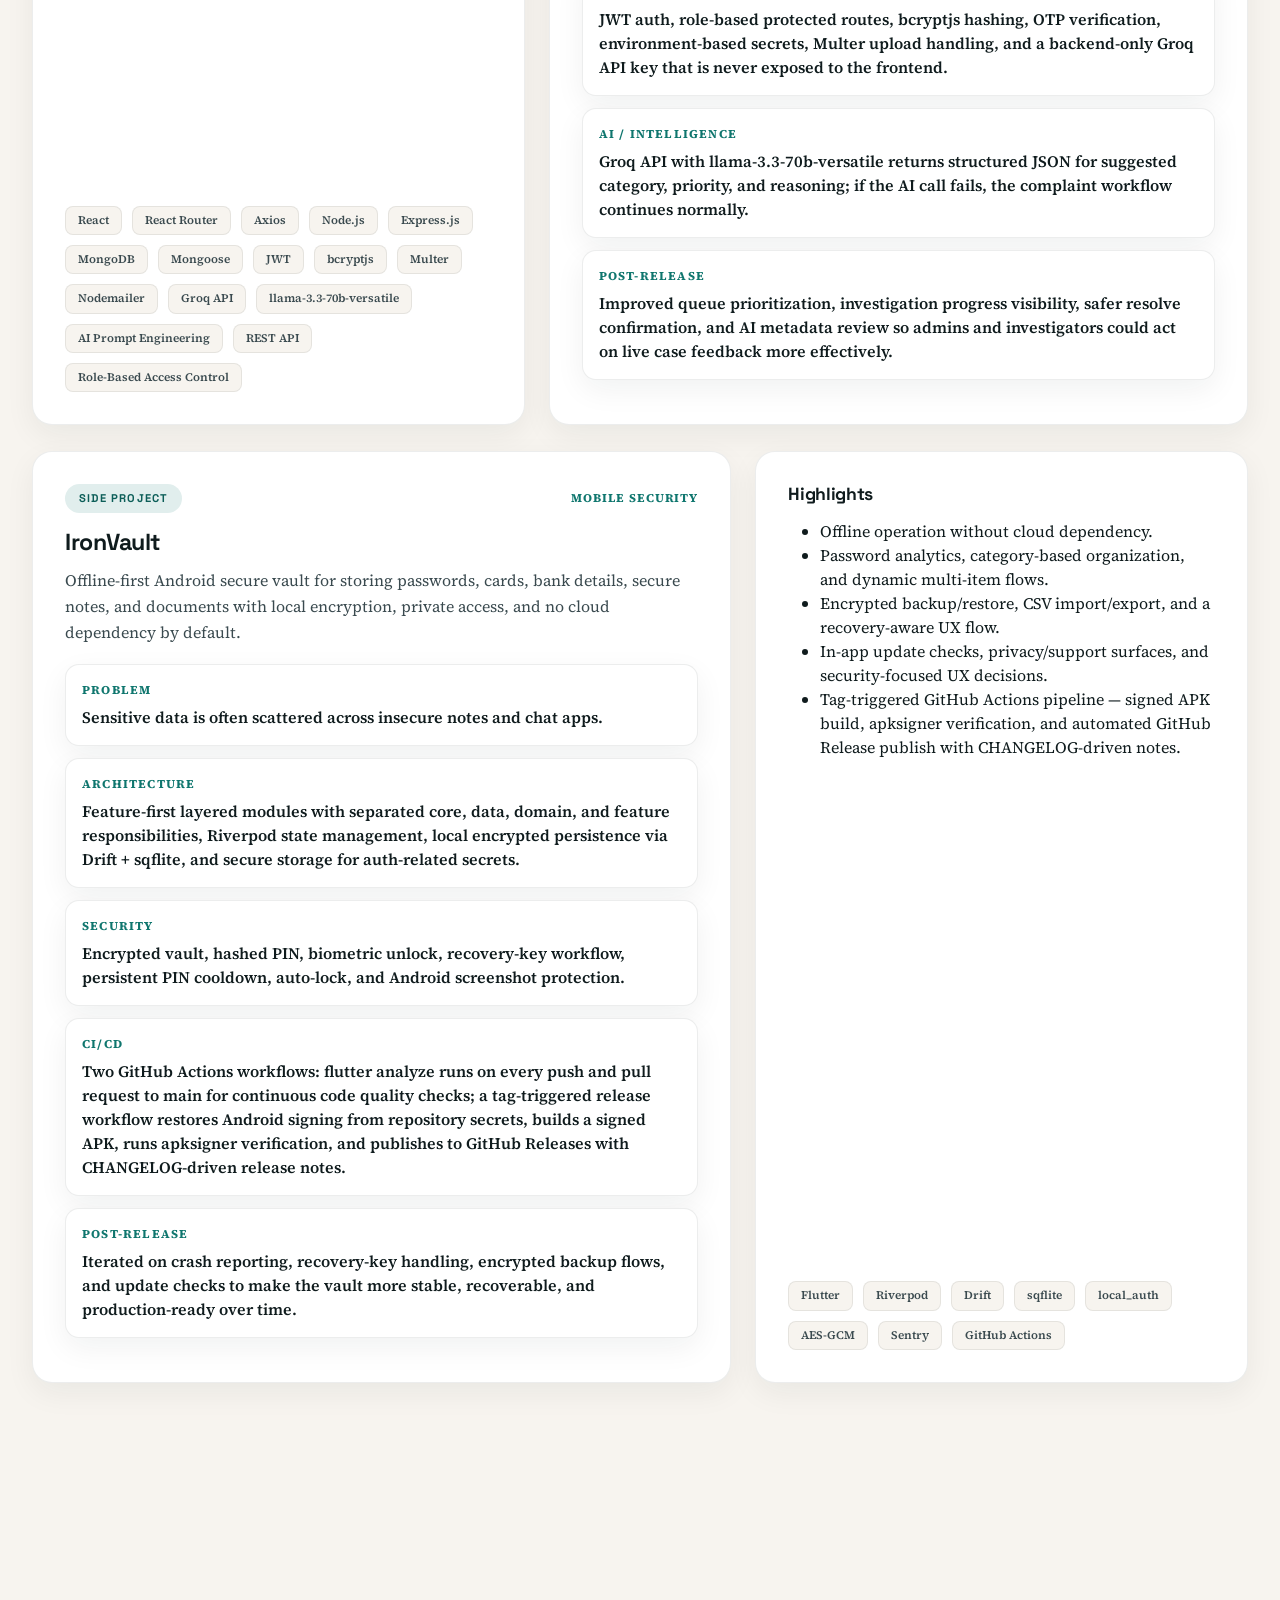
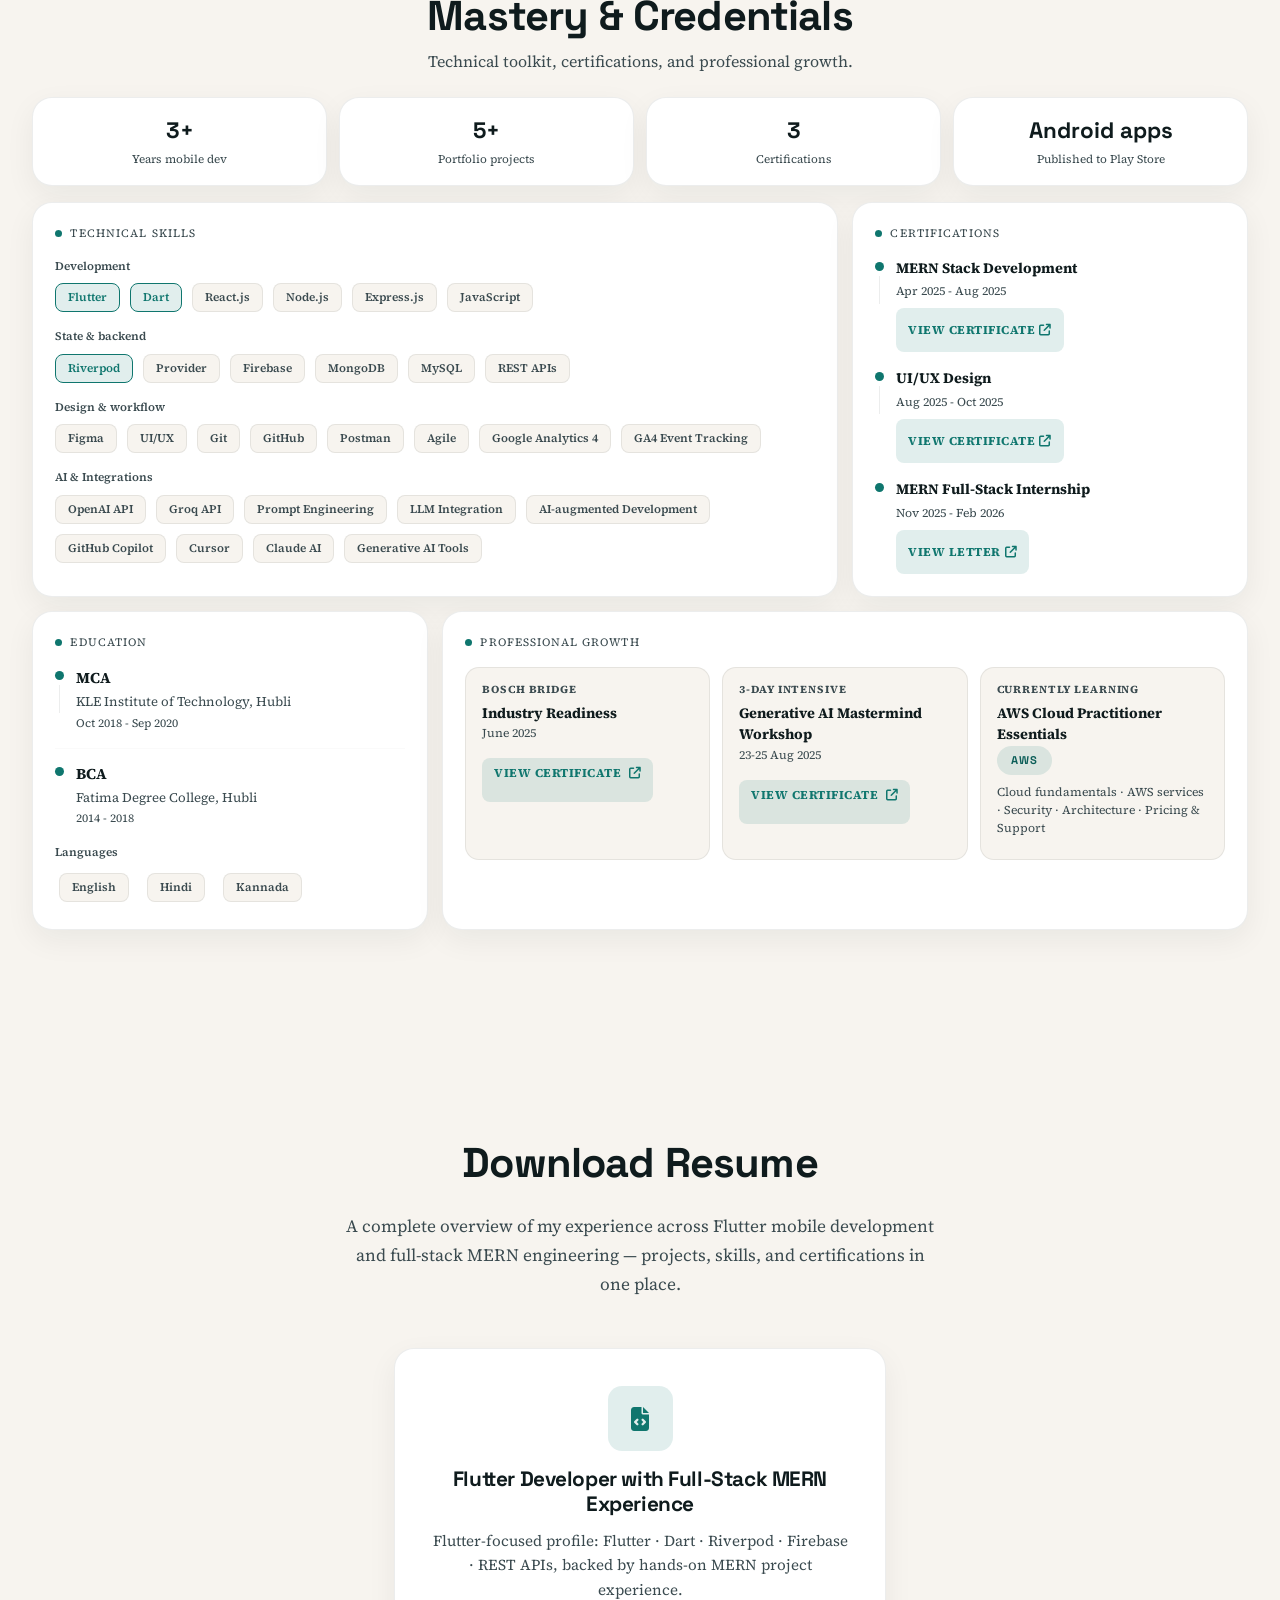
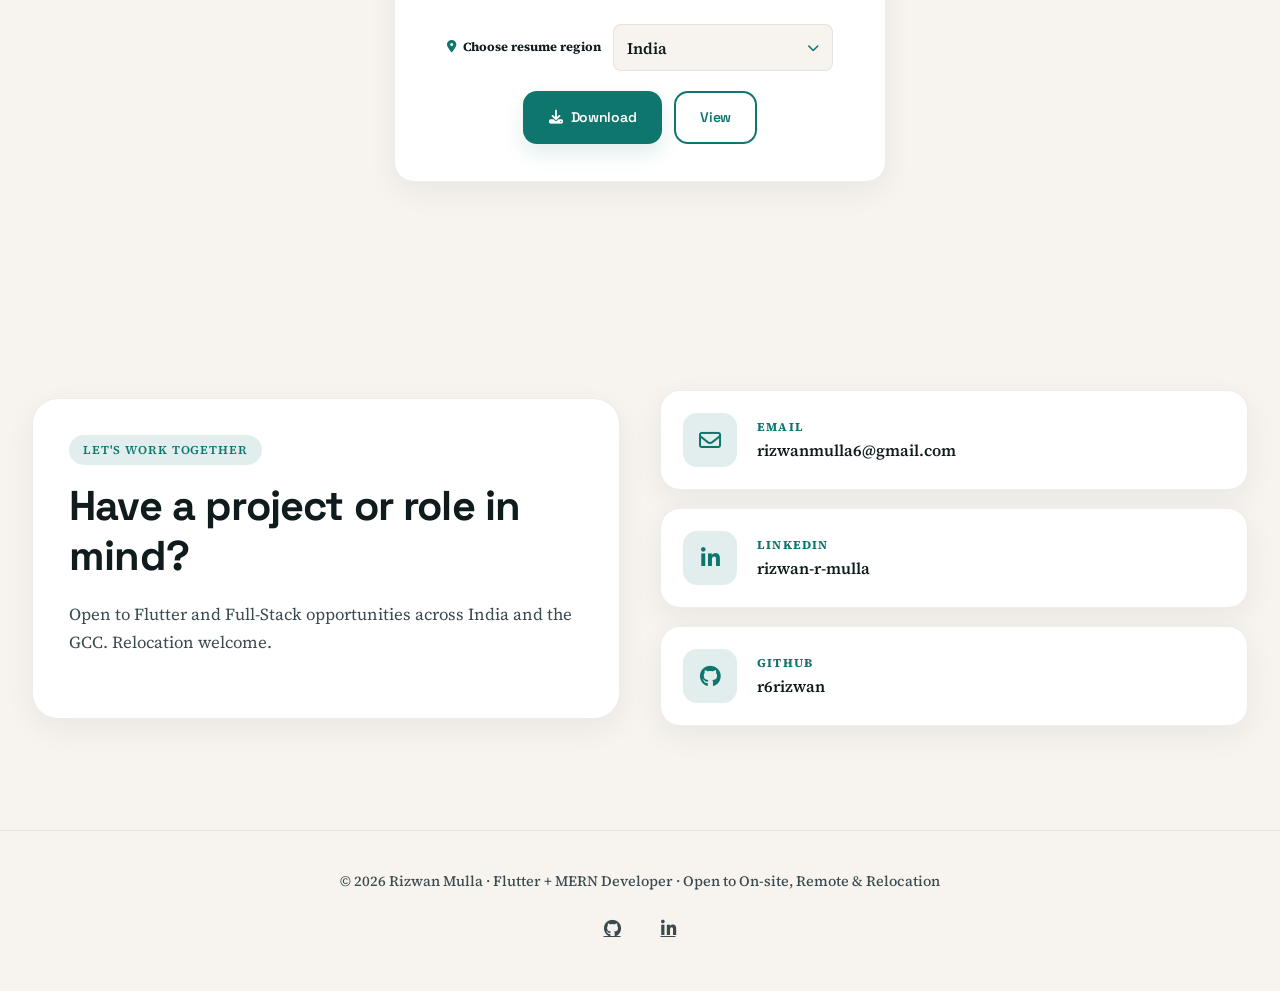
==== commit 08dc8462: "Update index.html" ====
--- a/index.html
+++ b/index.html
@@ -1053,9 +1053,7 @@
                         <div class="contact-badge">Let's work together</div>
                         <h2 id="contact-heading" class="section-title">Have a project or role in mind?</h2>
                         <p class="contact-description">
-                            I'm open to Flutter and full-stack opportunities. Reach out with a short brief and I'll
-                            reply
-                            with next steps.
+                            Open to Flutter and Full-Stack opportunities across India and the GCC. Relocation welcome.
                         </p>
                     </div>
 
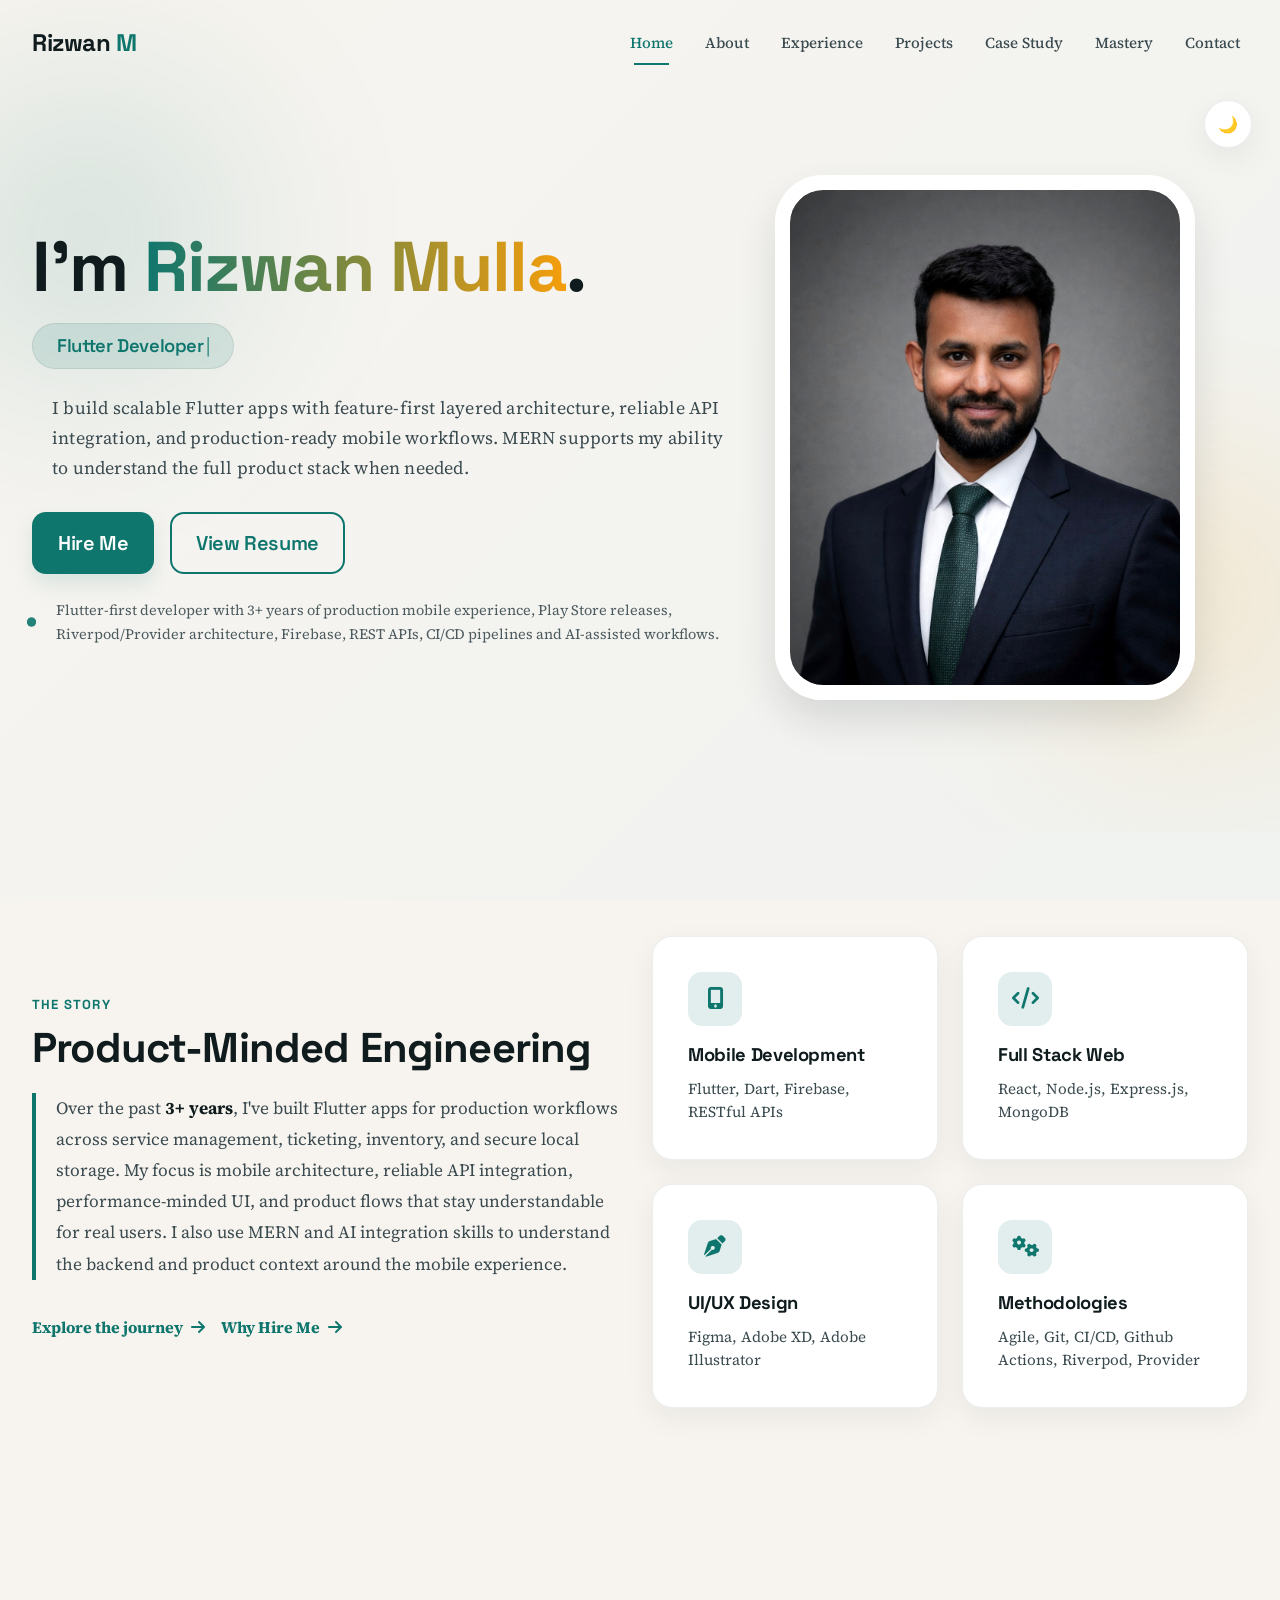
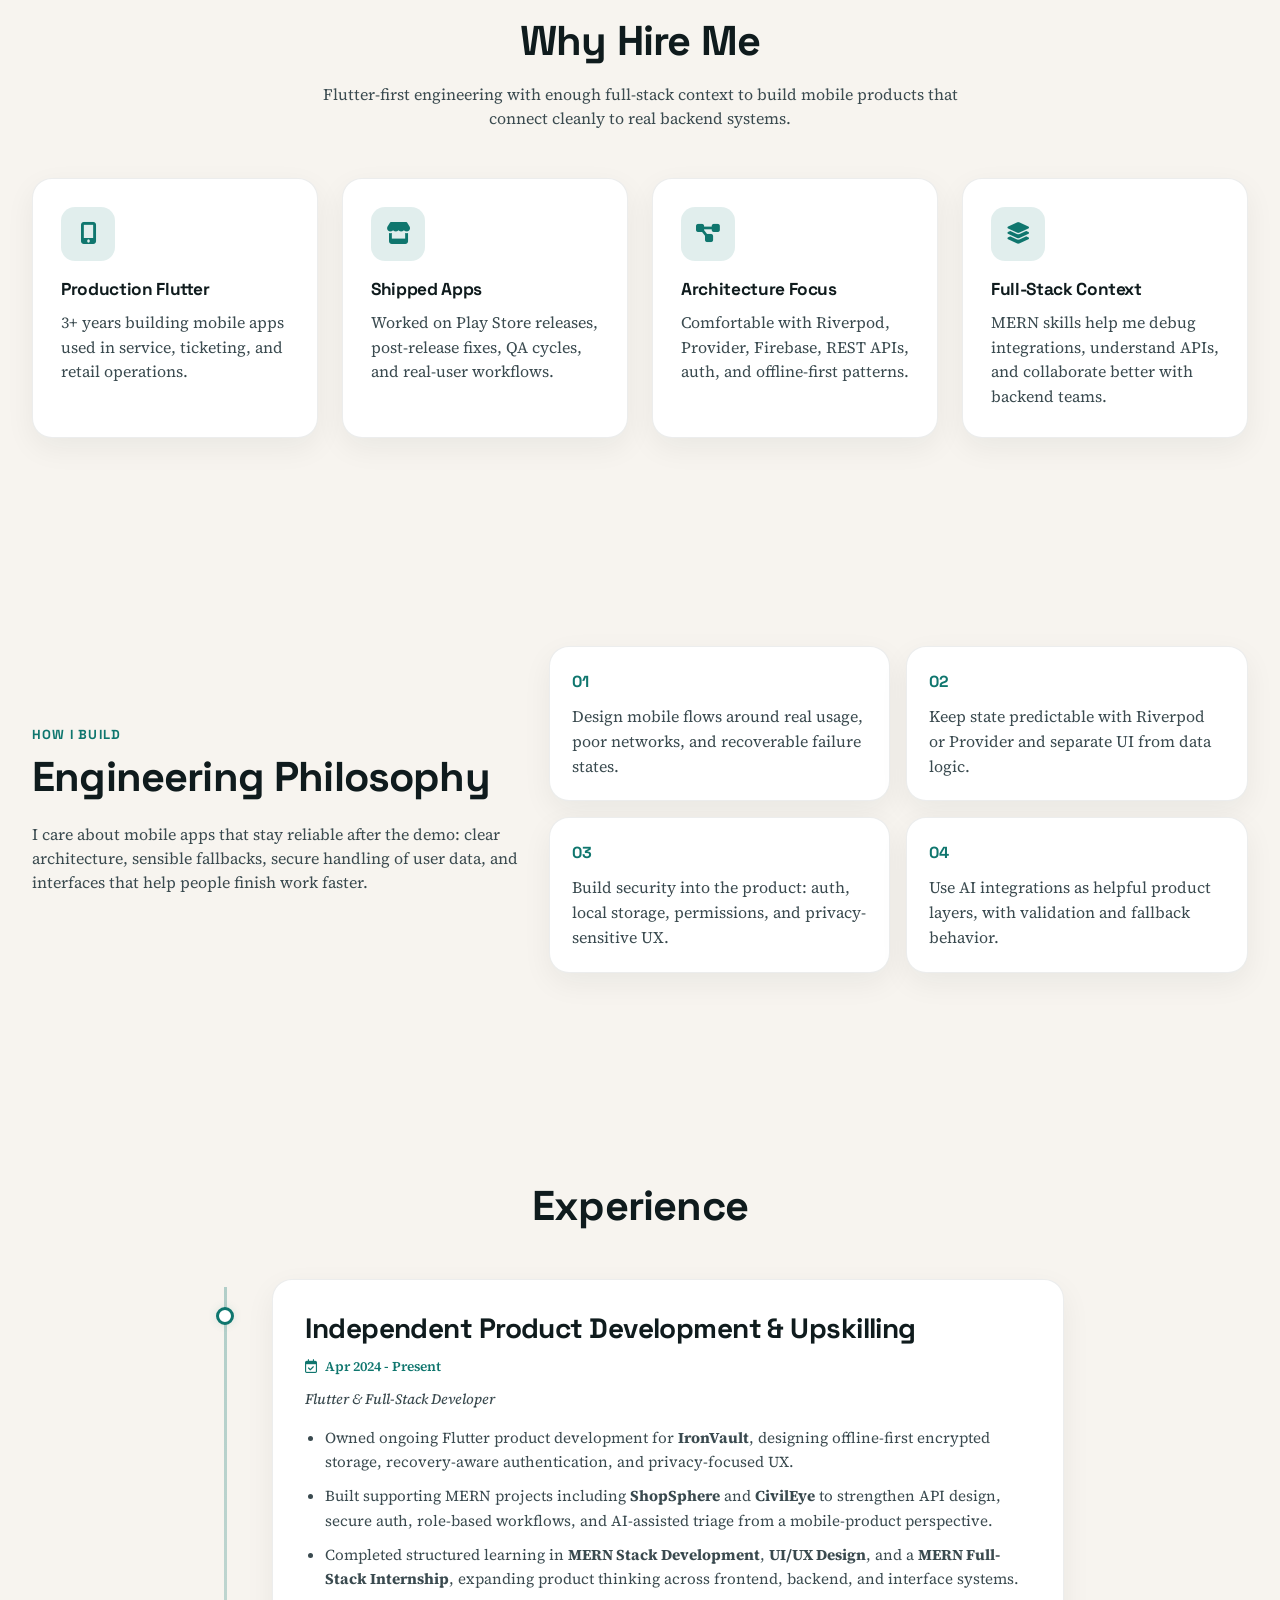
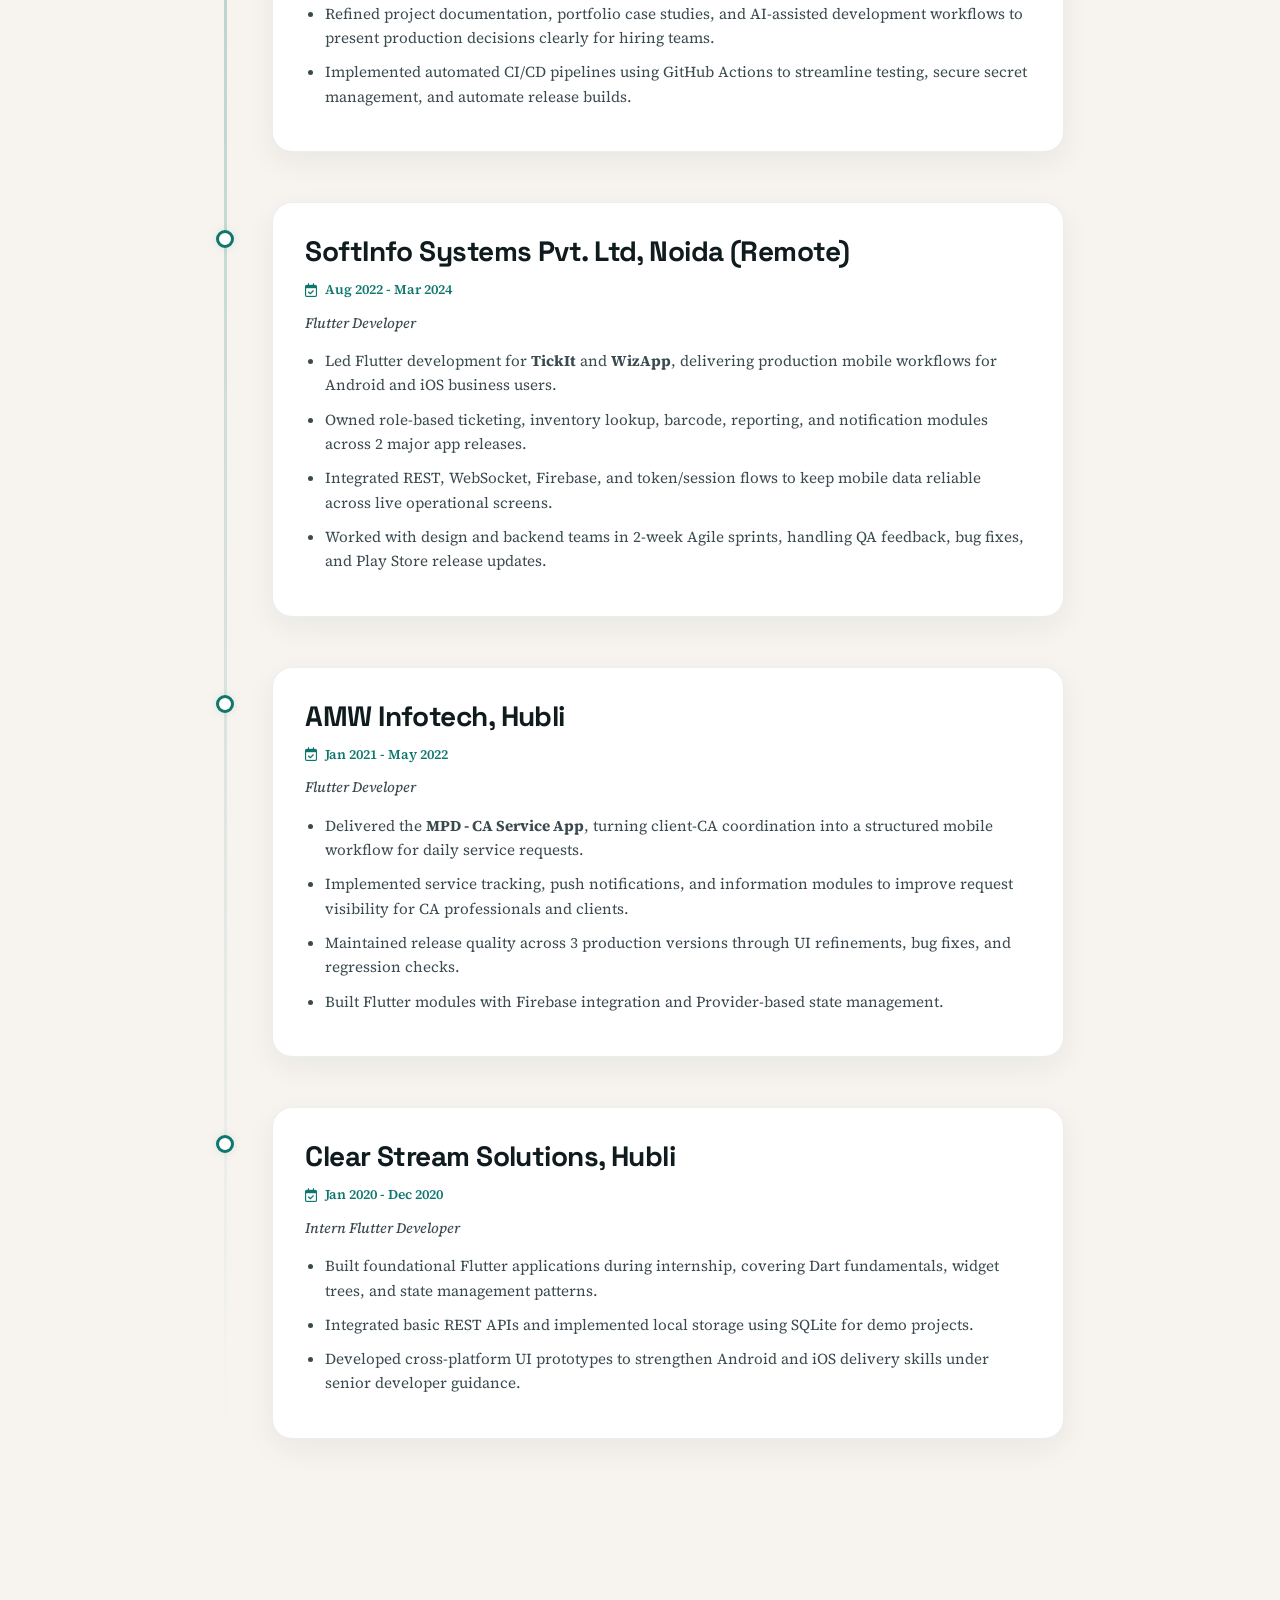
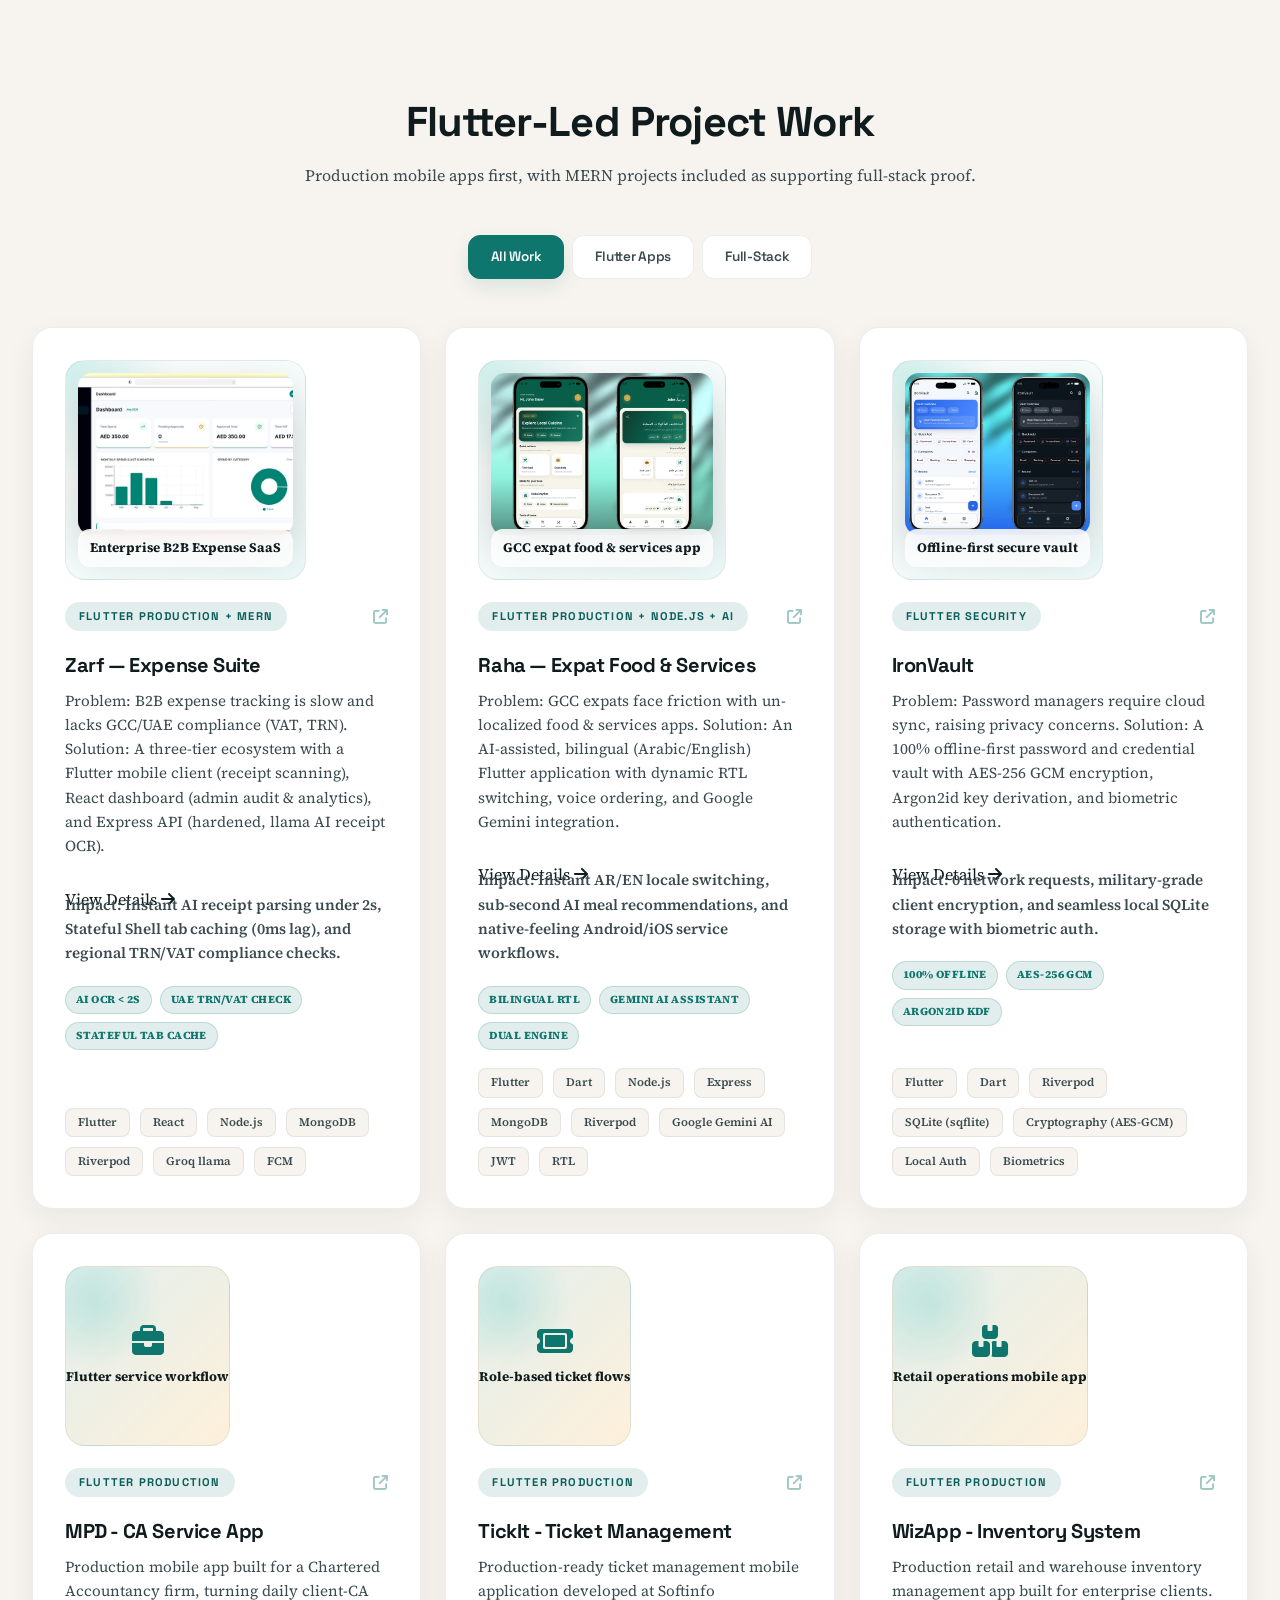
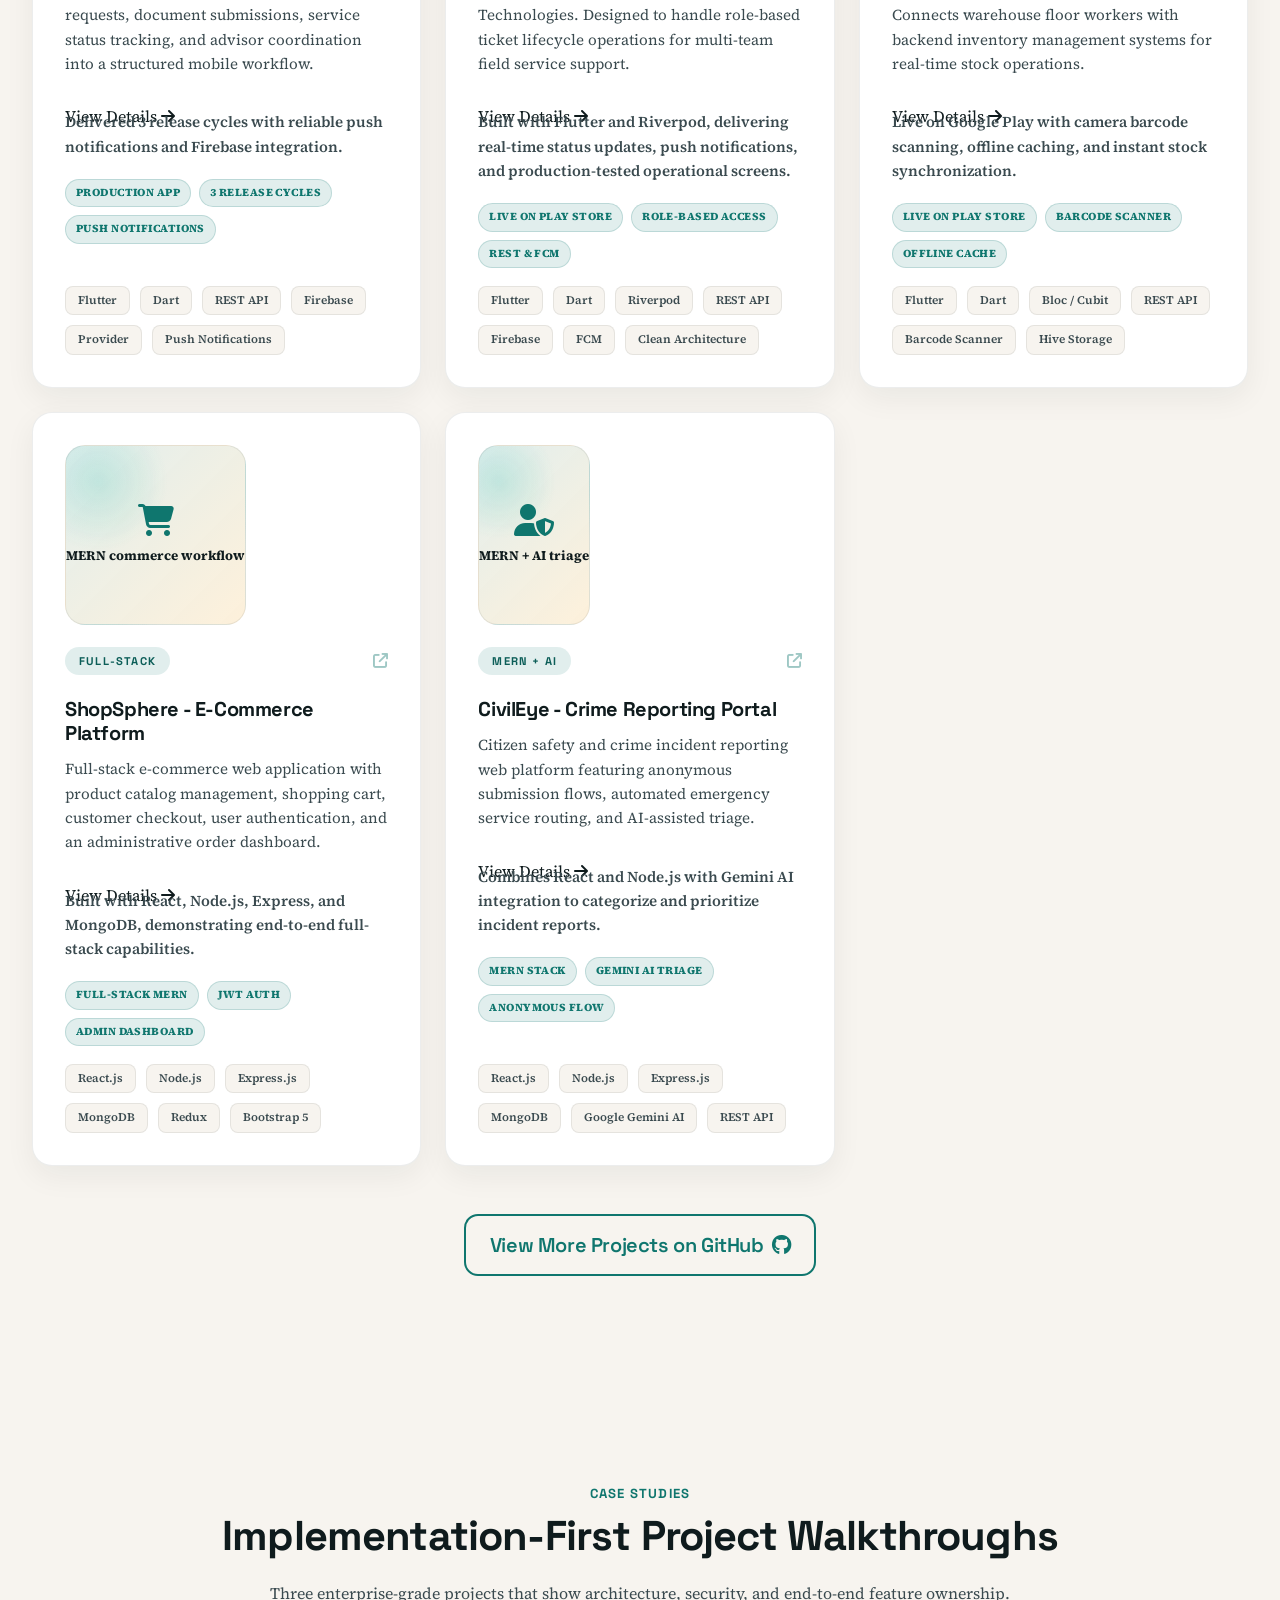
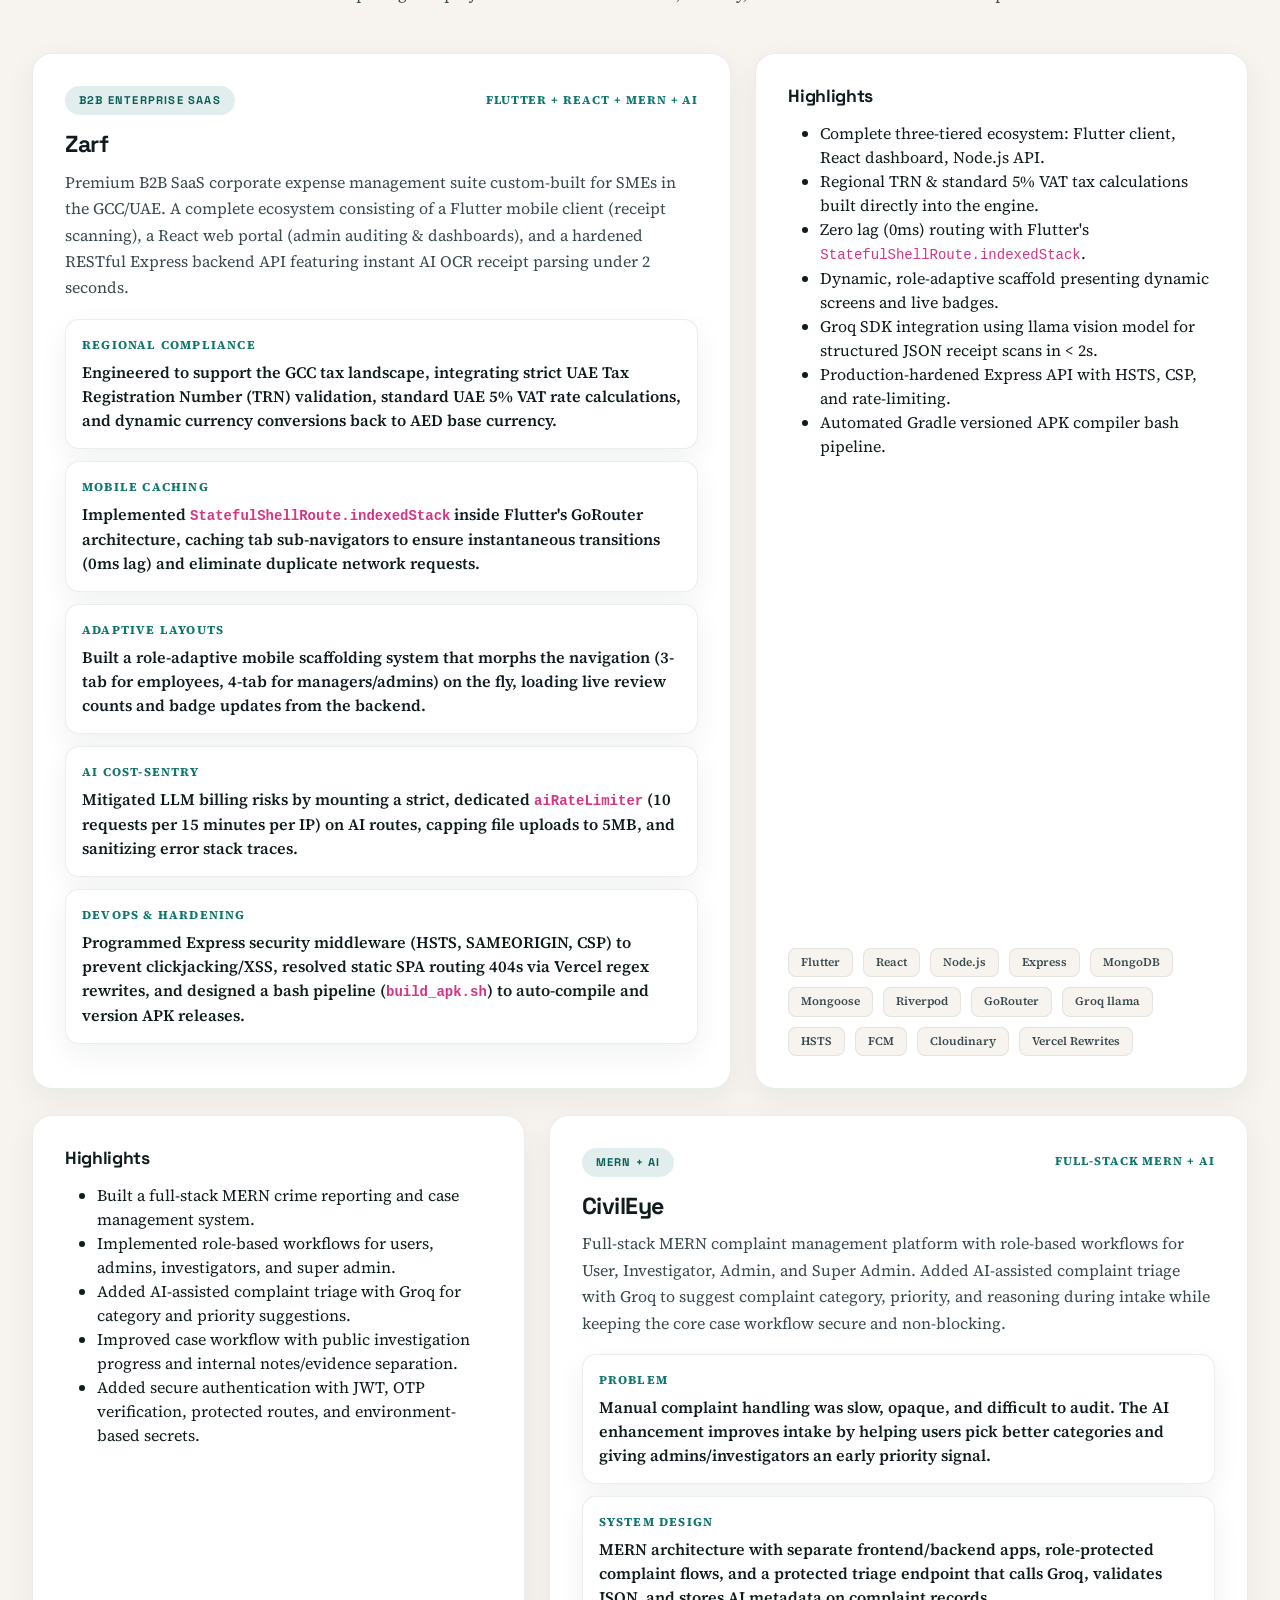
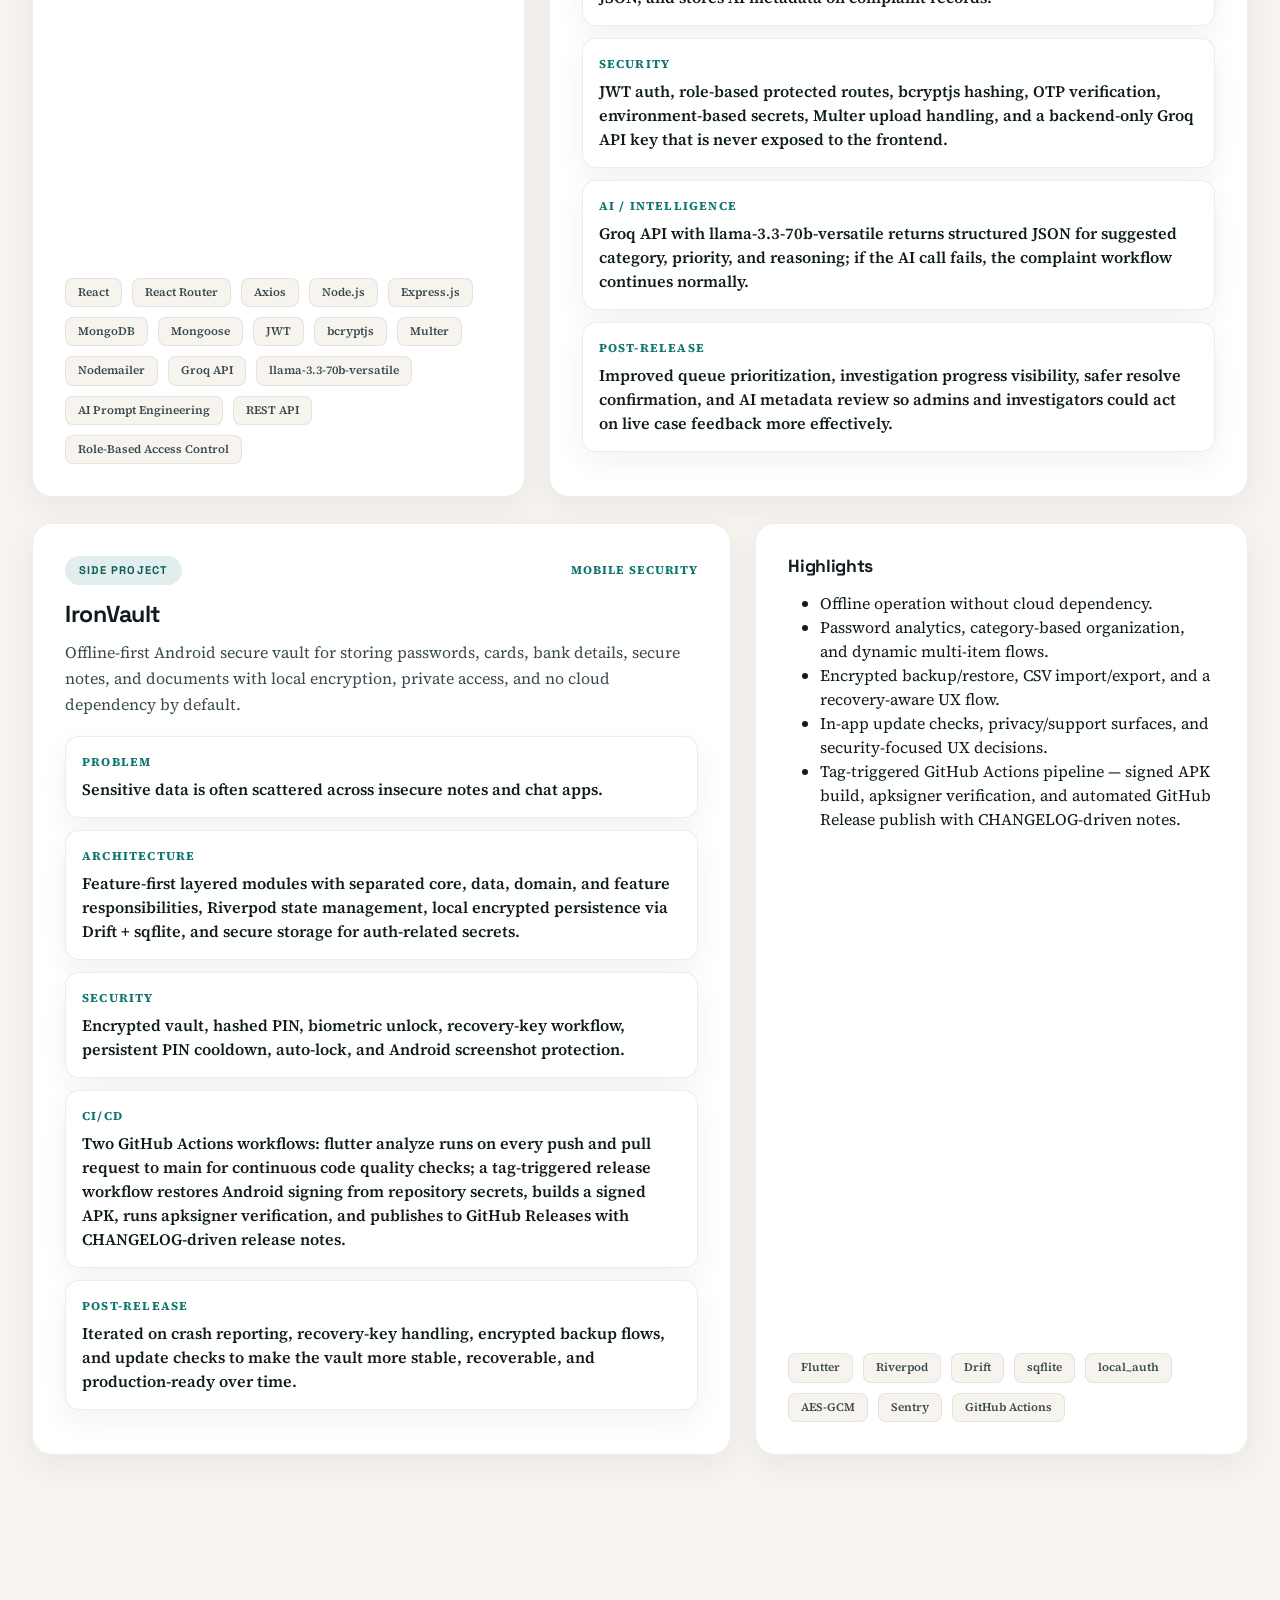
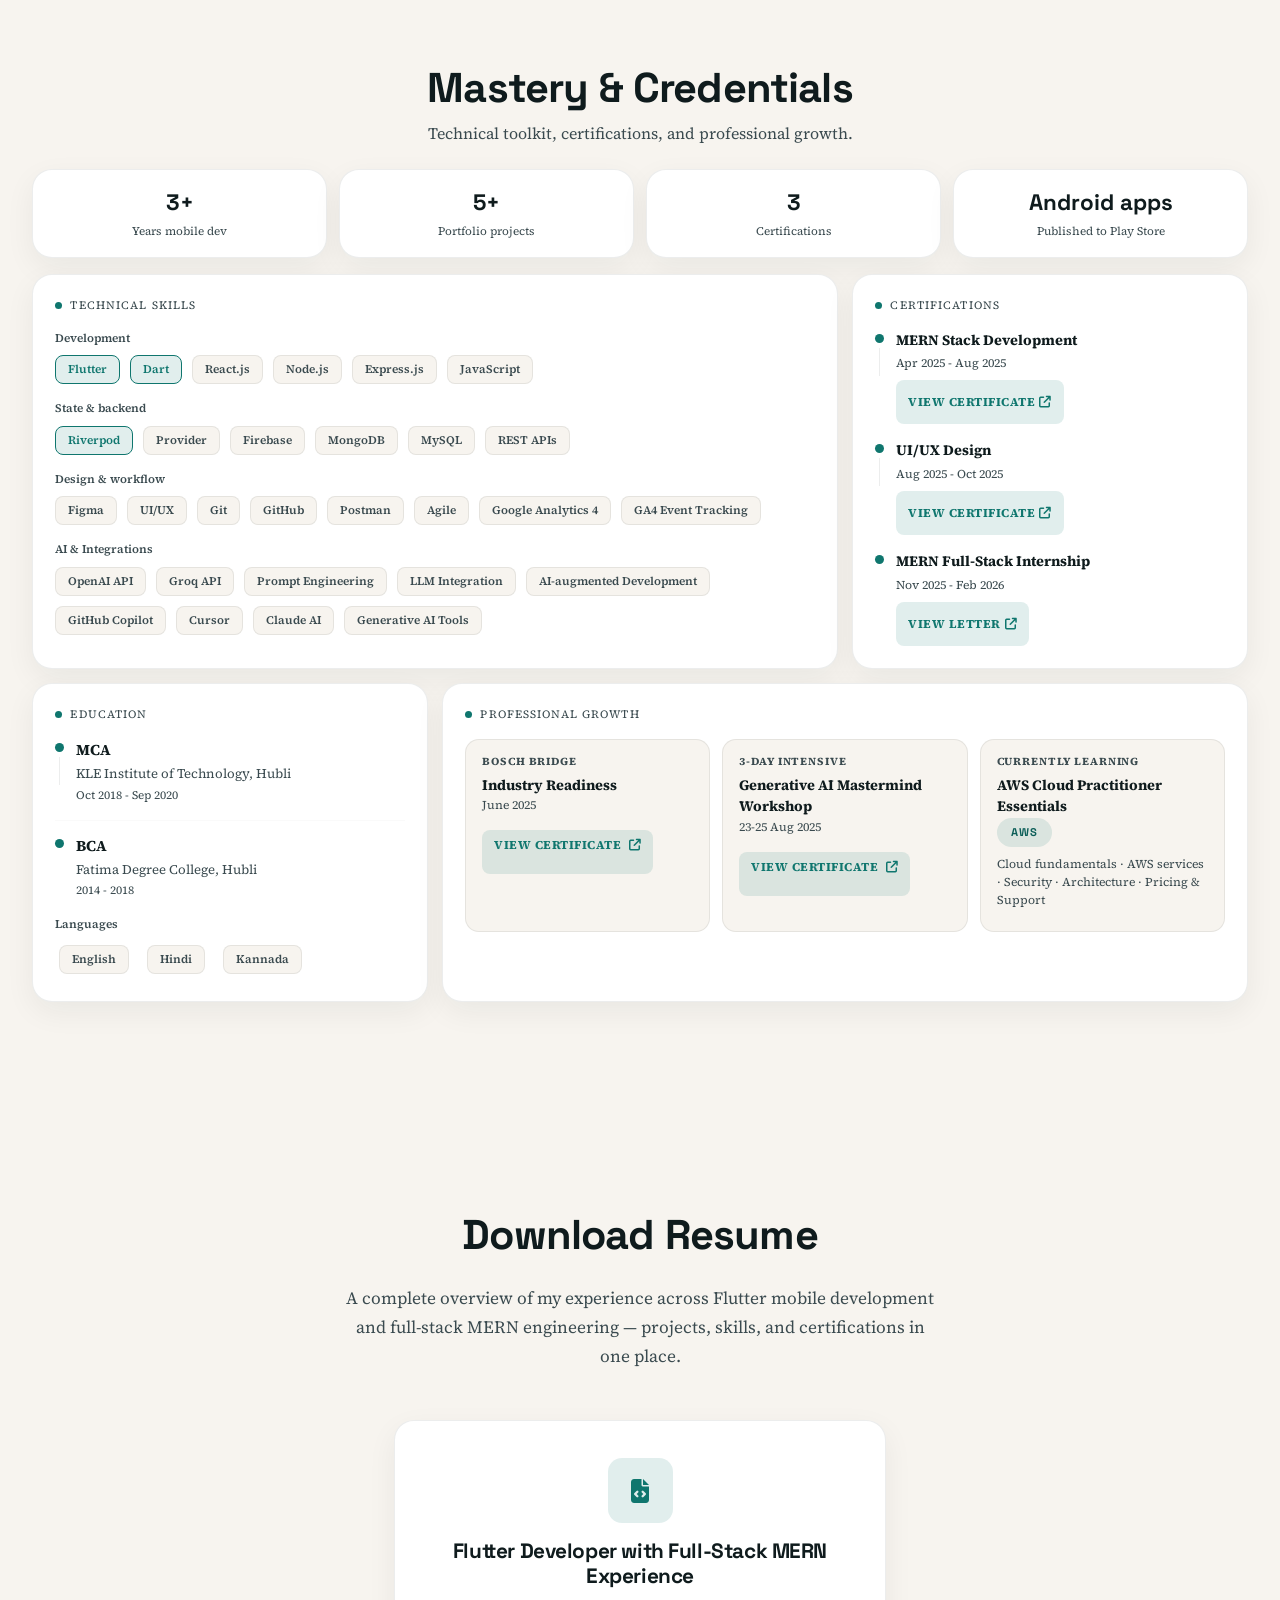
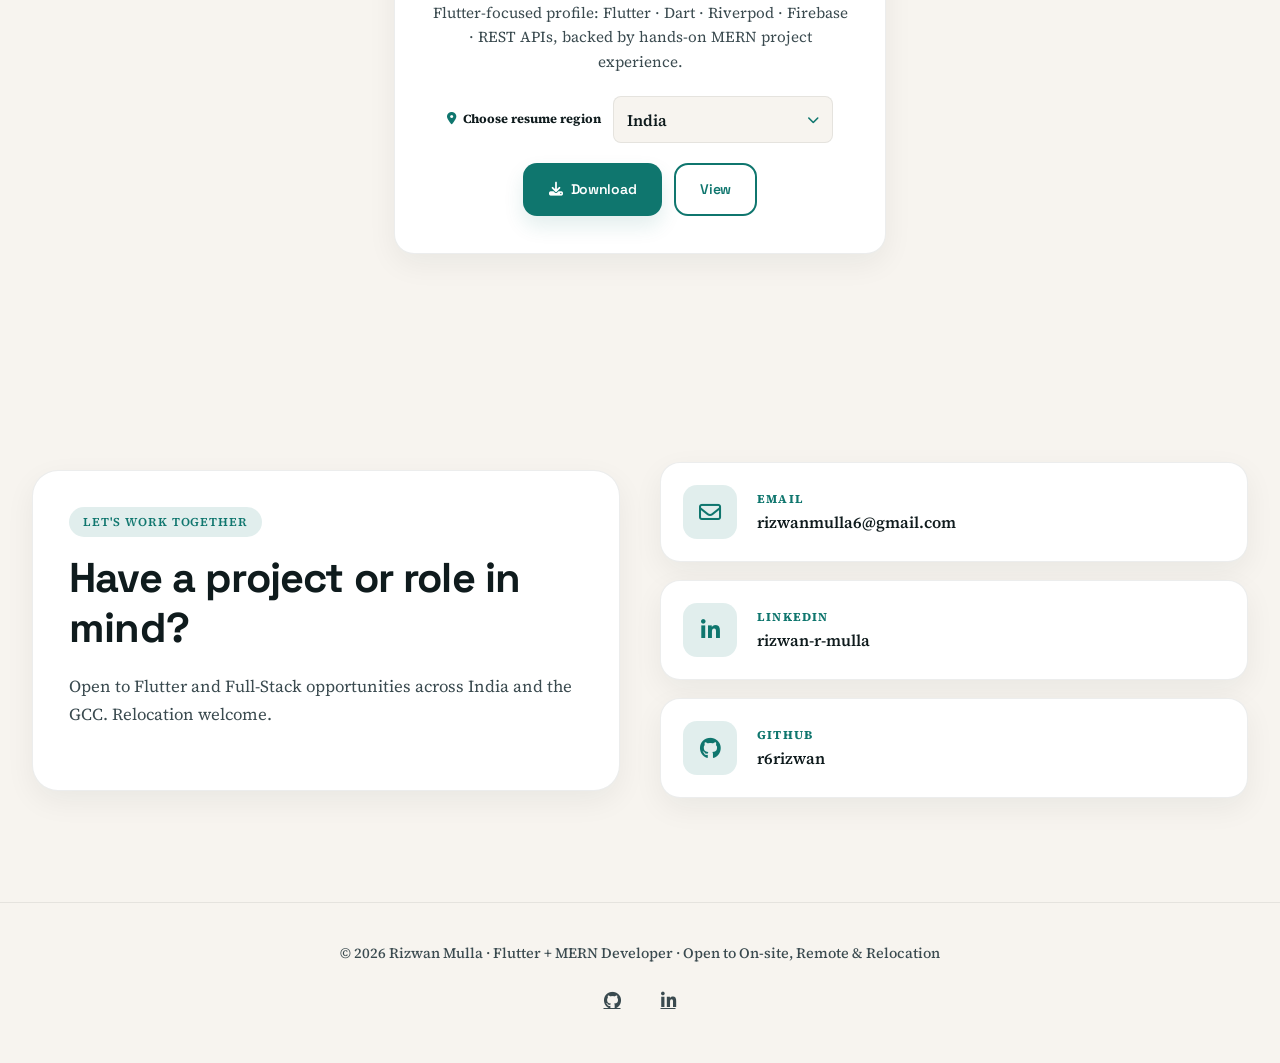
==== commit 9b1a1a68: "Improve mobile project browsing and modal UX This change refines the project modal and gallery exper" ====
--- a/index.html
+++ b/index.html
@@ -445,12 +445,14 @@
                 <!-- Mobile View All / Show Less Control (Rendered on mobile when matching items > 4) -->
                 <div class="text-center mt-4 d-md-none" id="mobileProjectsToggleWrapper" style="display: none;">
                     <button type="button" class="btn btn-outline-custom projects-toggle-btn px-4 py-2"
-                        id="mobileProjectsToggleBtn" aria-expanded="false" aria-controls="projectGrid"
+                        id="mobileProjectsToggleBtn" aria-expanded="false"
+                        aria-controls="projectGrid mobileProjectsMore"
                         onclick="toggleMobileProjects()">
                         <span id="mobileProjectsToggleText">View All Projects</span>
                         <i class="fa-solid fa-chevron-down ms-2" id="mobileProjectsToggleIcon" aria-hidden="true"></i>
                     </button>
                 </div>
+                <div id="mobileProjectsMore" class="mobile-projects-more" aria-label="More projects" hidden></div>
 
                 <div class="text-center mt-5 reveal">
                     <a href="https://github.com/r6rizwan" target="_blank" rel="noopener"
@@ -1135,11 +1137,26 @@
                         aria-label="Previous screenshot">
                         <i class="fa-solid fa-chevron-left" aria-hidden="true"></i>
                     </button>
-                    <img src="" alt="" class="screenshot-lightbox-img" id="screenshotLightboxImg">
+                    <div class="screenshot-lightbox-viewport" id="screenshotLightboxViewport">
+                        <img src="" alt="" class="screenshot-lightbox-img" id="screenshotLightboxImg">
+                    </div>
                     <button type="button" class="screenshot-lightbox-nav next" id="screenshotNextBtn"
                         aria-label="Next screenshot">
                         <i class="fa-solid fa-chevron-right" aria-hidden="true"></i>
                     </button>
+                </div>
+                <div class="screenshot-zoom-controls" role="group" aria-label="Screenshot zoom controls">
+                    <button type="button" class="screenshot-zoom-btn" id="screenshotZoomOutBtn"
+                        aria-label="Zoom out screenshot" title="Zoom out">
+                        <i class="fa-solid fa-magnifying-glass-minus" aria-hidden="true"></i>
+                    </button>
+                    <output class="screenshot-zoom-level" id="screenshotZoomLevel" aria-live="polite">Fit</output>
+                    <button type="button" class="screenshot-zoom-btn" id="screenshotZoomInBtn"
+                        aria-label="Zoom in screenshot" title="Zoom in">
+                        <i class="fa-solid fa-magnifying-glass-plus" aria-hidden="true"></i>
+                    </button>
+                    <button type="button" class="screenshot-zoom-btn screenshot-zoom-fit" id="screenshotZoomFitBtn"
+                        aria-label="Fit screenshot to view" title="Fit to view">Fit</button>
                 </div>
             </div>
         </div>
@@ -1356,24 +1373,25 @@
 
         function updateMobileProjectsVisibility() {
             const isMobile = window.innerWidth < 768;
+            const projectGrid = document.getElementById('projectGrid');
+            const projectMore = document.getElementById('mobileProjectsMore');
             const toggleWrapper = document.getElementById('mobileProjectsToggleWrapper');
             const toggleBtn = document.getElementById('mobileProjectsToggleBtn');
             const toggleText = document.getElementById('mobileProjectsToggleText');
             const toggleIcon = document.getElementById('mobileProjectsToggleIcon');
 
-            const items = document.querySelectorAll('.project-item');
-            const matchingItems = [];
-
-            items.forEach(item => {
+            const items = Array.from(document.querySelectorAll('.project-item'))
+                .sort((first, second) => Number(first.dataset.projectOrder) - Number(second.dataset.projectOrder));
+            const matchingItems = items.filter(item => {
                 const cats = (item.getAttribute('data-category') || '').split(' ');
-                const isMatch = currentFilterCategory === 'all' || cats.includes(currentFilterCategory);
-                if (isMatch) {
-                    matchingItems.push(item);
-                }
+                return currentFilterCategory === 'all' || cats.includes(currentFilterCategory);
             });
 
             if (!isMobile) {
                 // Desktop / Tablet (>= 768px): All matching items are visible without mobile pagination
+                isMobileProjectsExpanded = false;
+                if (projectGrid) items.forEach(item => projectGrid.appendChild(item));
+                if (projectMore) projectMore.hidden = true;
                 items.forEach(item => {
                     const cats = (item.getAttribute('data-category') || '').split(' ');
                     const isMatch = currentFilterCategory === 'all' || cats.includes(currentFilterCategory);
@@ -1395,11 +1413,18 @@
                     }
                 });
                 if (toggleWrapper) toggleWrapper.style.display = 'none';
+                if (toggleWrapper && projectMore) projectMore.before(toggleWrapper);
                 return;
             }
 
             // Mobile (< 768px):
             const totalMatching = matchingItems.length;
+            const firstFour = new Set(matchingItems.slice(0, 4));
+
+            items.forEach(item => {
+                const destination = firstFour.has(item) ? projectGrid : projectMore;
+                if (destination && item.parentElement !== destination) destination.appendChild(item);
+            });
 
             if (totalMatching <= 4) {
                 // 4 or fewer items: Show all matching, hide toggle button
@@ -1416,9 +1441,11 @@
                     item.style.transform = 'scale(1)';
                 });
                 if (toggleWrapper) toggleWrapper.style.display = 'none';
+                if (projectMore) projectMore.hidden = true;
             } else {
                 // More than 4 items:
                 if (toggleWrapper) toggleWrapper.style.display = 'block';
+                if (projectMore) projectMore.hidden = !isMobileProjectsExpanded;
 
                 matchingItems.forEach((item, index) => {
                     const timer = projectHideTimers.get(item);
@@ -1442,6 +1469,12 @@
                     }
                 });
 
+                items.filter(item => !matchingItems.includes(item)).forEach(item => {
+                    item.setAttribute('aria-hidden', 'true');
+                    item.setAttribute('inert', '');
+                    item.style.display = 'none';
+                });
+
                 if (toggleBtn && toggleText && toggleIcon) {
                     if (isMobileProjectsExpanded) {
                         toggleBtn.setAttribute('aria-expanded', 'true');
@@ -1454,6 +1487,14 @@
                     }
                 }
             }
+
+            if (toggleWrapper && projectMore) {
+                if (isMobileProjectsExpanded && totalMatching > 4) {
+                    projectMore.after(toggleWrapper);
+                } else {
+                    projectMore.before(toggleWrapper);
+                }
+            }
         }
 
         function toggleMobileProjects() {
@@ -1559,9 +1600,49 @@
         const screenshotLightboxTitle = document.getElementById('screenshotLightboxLabel');
         const screenshotPrevBtn = document.getElementById('screenshotPrevBtn');
         const screenshotNextBtn = document.getElementById('screenshotNextBtn');
+        const screenshotLightboxViewport = document.getElementById('screenshotLightboxViewport');
+        const screenshotZoomOutBtn = document.getElementById('screenshotZoomOutBtn');
+        const screenshotZoomInBtn = document.getElementById('screenshotZoomInBtn');
+        const screenshotZoomFitBtn = document.getElementById('screenshotZoomFitBtn');
+        const screenshotZoomLevel = document.getElementById('screenshotZoomLevel');
         const screenshotLightbox = screenshotLightboxEl ? new bootstrap.Modal(screenshotLightboxEl) : null;
         let activeScreenshotGallery = [];
         let activeScreenshotIndex = 0;
+        let screenshotZoom = 1;
+        const screenshotZoomStep = 0.25;
+        const screenshotZoomMax = 3;
+
+        function updateScreenshotZoom(nextZoom = screenshotZoom) {
+            screenshotZoom = Math.min(screenshotZoomMax, Math.max(1, nextZoom));
+            if (screenshotZoomLevel) {
+                screenshotZoomLevel.textContent = screenshotZoom === 1
+                    ? 'Fit'
+                    : `${Math.round(screenshotZoom * 100)}%`;
+            }
+            if (screenshotZoomOutBtn) screenshotZoomOutBtn.disabled = screenshotZoom === 1;
+            if (screenshotZoomInBtn) screenshotZoomInBtn.disabled = screenshotZoom === screenshotZoomMax;
+
+            if (!screenshotLightboxViewport || !screenshotLightboxImg?.naturalWidth || !screenshotLightboxImg.naturalHeight) return;
+
+            const viewportWidth = screenshotLightboxViewport.clientWidth;
+            const viewportHeight = screenshotLightboxViewport.clientHeight;
+            if (!viewportWidth || !viewportHeight) return;
+
+            const fitScale = Math.min(
+                viewportWidth / screenshotLightboxImg.naturalWidth,
+                viewportHeight / screenshotLightboxImg.naturalHeight
+            );
+            const imageWidth = Math.round(screenshotLightboxImg.naturalWidth * fitScale * screenshotZoom);
+            const imageHeight = Math.round(screenshotLightboxImg.naturalHeight * fitScale * screenshotZoom);
+            screenshotLightboxImg.style.width = `${imageWidth}px`;
+            screenshotLightboxImg.style.height = `${imageHeight}px`;
+            screenshotLightboxViewport.scrollLeft = Math.max(0, (imageWidth - viewportWidth) / 2);
+            screenshotLightboxViewport.scrollTop = Math.max(0, (imageHeight - viewportHeight) / 2);
+        }
+
+        function resetScreenshotZoom() {
+            updateScreenshotZoom(1);
+        }
 
         function getOptimalImageSrc(item) {
             return item.avif || item.webp || item.src;
@@ -1590,6 +1671,7 @@
             if (!gallery.length) return;
 
             const current = gallery[index] || gallery[0];
+            resetScreenshotZoom();
             screenshotLightboxImg.src = getOptimalImageSrc(current);
             screenshotLightboxImg.alt = current.alt;
             if (screenshotLightboxTitle) screenshotLightboxTitle.textContent = current.alt || 'Project Screenshot';
@@ -1613,15 +1695,32 @@
 
         // Memory cleanup: Release decoded image buffer when modal closes
         if (screenshotLightboxEl) {
+            screenshotLightboxEl.addEventListener('shown.bs.modal', () => updateScreenshotZoom());
+            screenshotLightboxEl.addEventListener('hidden.bs.modal', resetScreenshotZoom);
             screenshotLightboxEl.addEventListener('hidden.bs.modal', () => {
                 if (screenshotLightboxImg) {
                     screenshotLightboxImg.src = 'data:image/svg+xml;utf8,<svg xmlns="http://www.w3.org/2000/svg" width="1" height="1"/>';
                     screenshotLightboxImg.alt = '';
+                    screenshotLightboxImg.style.width = '';
+                    screenshotLightboxImg.style.height = '';
                 }
                 activeScreenshotGallery = [];
                 activeScreenshotIndex = 0;
             });
         }
+
+        screenshotLightboxImg?.addEventListener('load', () => updateScreenshotZoom());
+        screenshotZoomOutBtn?.addEventListener('click', () => {
+            updateScreenshotZoom(screenshotZoom - screenshotZoomStep);
+        });
+        screenshotZoomInBtn?.addEventListener('click', () => {
+            updateScreenshotZoom(screenshotZoom + screenshotZoomStep);
+        });
+        screenshotZoomFitBtn?.addEventListener('click', resetScreenshotZoom);
+
+        window.addEventListener('resize', () => {
+            if (screenshotLightboxEl?.classList.contains('show')) updateScreenshotZoom();
+        }, { passive: true });
 
         // Event delegation for project screenshot triggers
         document.addEventListener('click', (event) => {
@@ -1651,7 +1750,16 @@
         document.addEventListener('keydown', (event) => {
             if (!screenshotLightboxEl || !screenshotLightboxEl.classList.contains('show')) return;
 
-            if (event.key === 'ArrowLeft') {
+            if (event.key === '+' || event.key === '=') {
+                event.preventDefault();
+                updateScreenshotZoom(screenshotZoom + screenshotZoomStep);
+            } else if (event.key === '-') {
+                event.preventDefault();
+                updateScreenshotZoom(screenshotZoom - screenshotZoomStep);
+            } else if (event.key === '0') {
+                event.preventDefault();
+                resetScreenshotZoom();
+            } else if (event.key === 'ArrowLeft') {
                 event.preventDefault();
                 screenshotPrevBtn?.click();
             } else if (event.key === 'ArrowRight') {
@@ -1664,14 +1772,21 @@
         if (screenshotLightboxEl) {
             let touchStartX = 0;
             let touchEndX = 0;
+            let touchStartedInViewport = false;
 
             screenshotLightboxEl.addEventListener('touchstart', (e) => {
                 touchStartX = e.changedTouches[0].screenX;
+                touchStartedInViewport = Boolean(e.target.closest('.screenshot-lightbox-viewport'));
             }, { passive: true });
 
             screenshotLightboxEl.addEventListener('touchend', (e) => {
                 touchEndX = e.changedTouches[0].screenX;
                 const diff = touchEndX - touchStartX;
+                if (screenshotZoom > 1 && touchStartedInViewport) {
+                    touchStartedInViewport = false;
+                    return;
+                }
+                touchStartedInViewport = false;
                 if (Math.abs(diff) > 45) {
                     if (diff > 0) {
                         screenshotPrevBtn?.click(); // Swipe right
--- a/css/style.css
+++ b/css/style.css
@@ -399,6 +399,43 @@
     padding: 12px;
 }
 
+.project-detail-modal .modal-header {
+    position: relative;
+    align-items: flex-start;
+    padding-right: 4.5rem;
+}
+
+.project-modal-heading {
+    flex: 1 1 auto;
+    min-width: 0;
+}
+
+.project-modal-close {
+    position: absolute;
+    top: 12px;
+    right: 12px;
+    width: 44px;
+    height: 44px;
+    display: inline-flex;
+    align-items: center;
+    justify-content: center;
+    flex: 0 0 44px;
+    border: 0;
+    border-radius: 50%;
+    background: var(--text-color);
+    color: var(--modal-bg-elevated);
+    cursor: pointer;
+}
+
+.project-modal-close i {
+    font-size: 1.1rem;
+}
+
+.project-modal-close:focus-visible {
+    outline: 3px solid var(--accent-color);
+    outline-offset: 2px;
+}
+
 .modal-header .project-screenshots-btn {
     margin-left: auto;
     white-space: nowrap;
@@ -526,6 +563,18 @@
     gap: 12px;
     padding: 18px;
     background: rgba(148, 163, 184, 0.04);
+}
+
+.screenshot-lightbox-viewport {
+    flex: 1 1 auto;
+    width: 100%;
+    height: min(70vh, 700px);
+    min-width: 0;
+    min-height: 0;
+    overflow: auto;
+    overscroll-behavior: contain;
+    touch-action: pan-x pan-y;
+    scrollbar-width: thin;
 }
 
 .screenshot-lightbox-nav {
@@ -546,12 +595,60 @@
 }
 
 .screenshot-lightbox-img {
-    width: 100%;
-    max-height: calc(100vh - 170px);
+    display: block;
+    width: auto;
+    height: auto;
+    max-width: none;
+    max-height: none;
+    margin: auto;
     object-fit: contain;
     border-radius: 18px;
     background: linear-gradient(135deg, rgba(255, 255, 255, 0.04), rgba(20, 184, 166, 0.06));
     box-shadow: 0 18px 45px rgba(0, 0, 0, 0.18);
+}
+
+.screenshot-zoom-controls {
+    display: flex;
+    align-items: center;
+    justify-content: center;
+    gap: 8px;
+    padding: 8px 12px 14px;
+}
+
+.screenshot-zoom-btn {
+    min-width: 44px;
+    min-height: 44px;
+    width: 44px;
+    height: 44px;
+    display: inline-flex;
+    align-items: center;
+    justify-content: center;
+    border: 1px solid var(--border-color);
+    border-radius: var(--radius-sm);
+    background: var(--lightbox-nav-bg);
+    color: var(--lightbox-nav-text);
+    font-family: var(--font-display);
+    font-weight: 700;
+}
+
+.screenshot-zoom-btn:disabled {
+    opacity: 0.45;
+    cursor: not-allowed;
+}
+
+.screenshot-zoom-level {
+    min-width: 54px;
+    color: var(--text-color);
+    font-family: var(--font-display);
+    font-size: 0.9rem;
+    font-weight: 700;
+    text-align: center;
+}
+
+.screenshot-zoom-fit {
+    width: auto;
+    min-width: 56px;
+    padding-inline: 10px;
 }
 
 .project-screenshots-btn {
@@ -2030,11 +2127,6 @@
         padding: 14px;
     }
 
-    /* Mobile 2-column compact project grid */
-    #projectGrid .project-item {
-        /* Override Bootstrap g-4 gap at mobile */
-    }
-
     #projectGrid .project-card-custom {
         padding: 0.75rem;
     }
@@ -2108,6 +2200,286 @@
 }
 
 @media (max-width: 767.98px) {
+    .project-detail-modal .modal-dialog {
+        width: calc(100vw - 1rem);
+        max-width: none;
+        margin: 0.5rem auto;
+    }
+
+    .project-detail-modal .modal-content {
+        max-height: calc(100vh - 1rem);
+        max-height: calc(100dvh - 1rem);
+        padding: 8px;
+        border-radius: 16px;
+    }
+
+    .project-detail-modal .modal-header {
+        padding: 12px 58px 12px 12px;
+    }
+
+    .project-detail-modal .modal-title {
+        font-size: 1.25rem;
+        line-height: 1.35;
+    }
+
+    .project-detail-modal .modal-header .badge-role,
+    .project-detail-modal .modal-header .badge-cat {
+        font-size: 0.76rem;
+        line-height: 1.35;
+        padding: 5px 8px;
+    }
+
+    .project-detail-modal .modal-body {
+        padding: 16px 12px;
+    }
+
+    .project-detail-modal .modal-body .text-secondary,
+    .project-detail-modal .modal-list li {
+        font-size: 1rem;
+        line-height: 1.6;
+    }
+
+    .project-detail-modal .modal-list li {
+        margin-bottom: 14px;
+    }
+
+    .project-detail-modal .section-eyebrow {
+        font-size: 0.78rem;
+        line-height: 1.4;
+    }
+
+    .project-detail-modal .modal-footer {
+        display: grid;
+        grid-template-columns: repeat(2, minmax(0, 1fr));
+        gap: 12px;
+        padding: 14px 10px 8px;
+    }
+
+    .project-detail-modal .modal-footer > a {
+        width: 100%;
+        min-width: 0;
+        min-height: 48px;
+        margin: 0;
+        padding: 8px 10px;
+        display: inline-flex;
+        align-items: center;
+        justify-content: center;
+        text-align: center;
+        white-space: normal;
+        font-size: 0.9rem;
+    }
+
+    .project-detail-modal .modal-footer > a:only-child {
+        grid-column: 1 / -1;
+    }
+
+    .project-detail-modal .project-screenshots-btn {
+        width: 100%;
+        min-height: 48px;
+        white-space: normal;
+    }
+
+    .screenshot-lightbox .modal-header {
+        padding: 12px 58px 12px 16px;
+        position: relative;
+    }
+
+    .screenshot-lightbox .modal-dialog {
+        width: calc(100vw - 1rem);
+        max-width: none;
+        margin: 0.5rem auto;
+        height: calc(100vh - 1rem);
+        height: calc(100dvh - 1rem);
+    }
+
+    .screenshot-lightbox .modal-header .btn-close {
+        position: absolute;
+        top: 12px;
+        right: 12px;
+    }
+
+    .screenshot-lightbox-body {
+        position: relative;
+        display: flex;
+        align-items: center;
+        justify-content: center;
+        flex: 1 1 auto;
+        min-height: 0;
+        padding: 12px;
+    }
+
+    .screenshot-lightbox-body .screenshot-lightbox-nav {
+        position: absolute;
+        top: 50%;
+        z-index: 1;
+        transform: translateY(-50%);
+    }
+
+    .screenshot-lightbox-body .screenshot-lightbox-nav.prev {
+        left: 12px;
+    }
+
+    .screenshot-lightbox-body .screenshot-lightbox-nav.next {
+        right: 12px;
+    }
+
+    .screenshot-lightbox-img {
+        max-width: none;
+        max-height: none;
+    }
+
+    .screenshot-lightbox-viewport {
+        height: min(65vh, 620px);
+        max-height: calc(100dvh - 210px);
+    }
+
+    .screenshot-zoom-controls {
+        flex: 0 0 auto;
+        padding: 8px 12px max(12px, env(safe-area-inset-bottom, 12px));
+    }
+
+    #projectGrid {
+        display: flex;
+        flex-direction: column;
+        gap: 12px;
+        margin-inline: 0;
+        --bs-gutter-x: 0;
+    }
+
+    #projectGrid > .project-item {
+        flex: 0 0 auto;
+        width: 100%;
+        max-width: 100%;
+        padding: 0;
+    }
+
+    #projectGrid .project-card-custom,
+    .mobile-projects-more .project-card-custom {
+        min-height: 148px;
+        height: 100%;
+        padding: 12px;
+        flex-direction: row;
+        align-items: stretch;
+        gap: 14px;
+        border-radius: var(--card-radius);
+        box-shadow: var(--card-shadow);
+    }
+
+    #projectGrid .project-proof,
+    .mobile-projects-more .project-proof {
+        flex: 0 0 34%;
+        width: 34%;
+        min-height: 120px;
+        height: auto;
+        margin: 0;
+        border-radius: 12px;
+    }
+
+    #projectGrid .project-proof--image,
+    .mobile-projects-more .project-proof--image {
+        min-height: 120px;
+        padding: 7px;
+    }
+
+    #projectGrid .project-proof--image img,
+    .mobile-projects-more .project-proof--image img {
+        inset: 7px 7px 32px;
+        width: calc(100% - 14px);
+        height: calc(100% - 39px);
+        border-radius: 8px;
+    }
+
+    #projectGrid .project-proof--image span,
+    .mobile-projects-more .project-proof--image span {
+        padding: 4px 6px;
+        border-radius: 7px;
+        font-size: 0.58rem;
+    }
+
+    #projectGrid .project-proof i,
+    .mobile-projects-more .project-proof i {
+        font-size: 1.4rem;
+    }
+
+    #projectGrid .project-proof span,
+    .mobile-projects-more .project-proof span {
+        font-size: 0.62rem;
+    }
+
+    #projectGrid .project-content,
+    .mobile-projects-more .project-content {
+        min-width: 0;
+        justify-content: center;
+    }
+
+    #projectGrid .project-top,
+    .mobile-projects-more .project-top {
+        display: none;
+    }
+
+    #projectGrid .project-card-custom h3,
+    #projectGrid .project-card-custom h5,
+    .mobile-projects-more .project-card-custom h3,
+    .mobile-projects-more .project-card-custom h5 {
+        margin: 0 0 6px;
+        font-size: 1rem;
+        line-height: 1.3;
+    }
+
+    #projectGrid .project-card-custom .project-description,
+    .mobile-projects-more .project-card-custom .project-description {
+        display: -webkit-box;
+        overflow: hidden;
+        margin: 0 0 8px;
+        font-size: 0.78rem;
+        line-height: 1.45;
+        -webkit-box-orient: vertical;
+        -webkit-line-clamp: 3;
+        line-clamp: 3;
+    }
+
+    #projectGrid .project-details-link,
+    .mobile-projects-more .project-details-link {
+        display: inline-flex;
+        align-items: center;
+        gap: 6px;
+        color: var(--primary-color);
+        font-size: 0.76rem;
+        font-weight: 700;
+    }
+
+    #projectGrid .project-impact,
+    #projectGrid .project-metrics,
+    #projectGrid .project-tags-container,
+    .mobile-projects-more .project-impact,
+    .mobile-projects-more .project-metrics,
+    .mobile-projects-more .project-tags-container {
+        display: none;
+    }
+
+    .mobile-projects-more:not([hidden]) {
+        display: flex;
+        flex-direction: column;
+        gap: 12px;
+        margin-top: 16px;
+        padding: 4px 2px 14px;
+    }
+
+    .mobile-projects-more[hidden] {
+        display: none !important;
+    }
+
+    .mobile-projects-more > .project-item {
+        flex: 0 0 auto;
+        width: 100%;
+        max-width: 100%;
+        padding: 0;
+    }
+
+    #mobileProjectsToggleWrapper .projects-toggle-btn {
+        width: min(100%, 320px);
+    }
+
     .case-study-stack {
         gap: 14px;
     }
